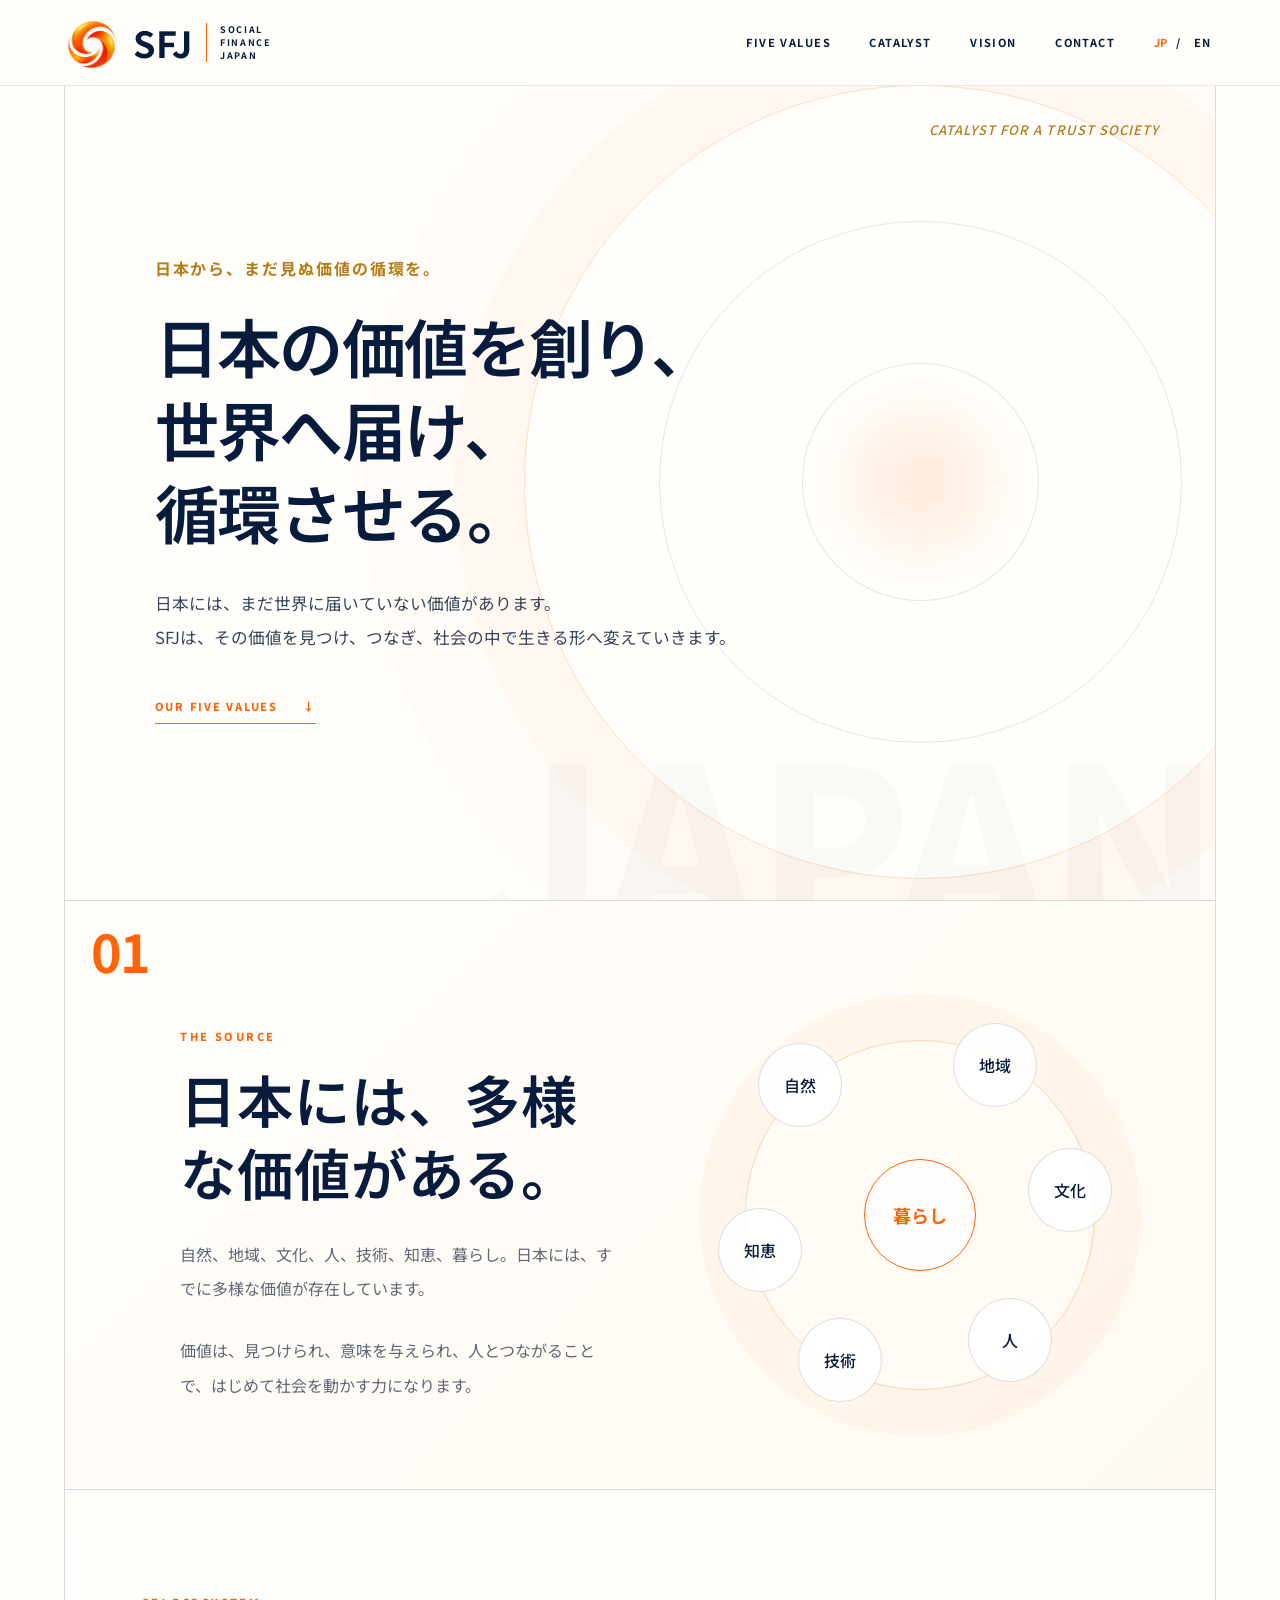
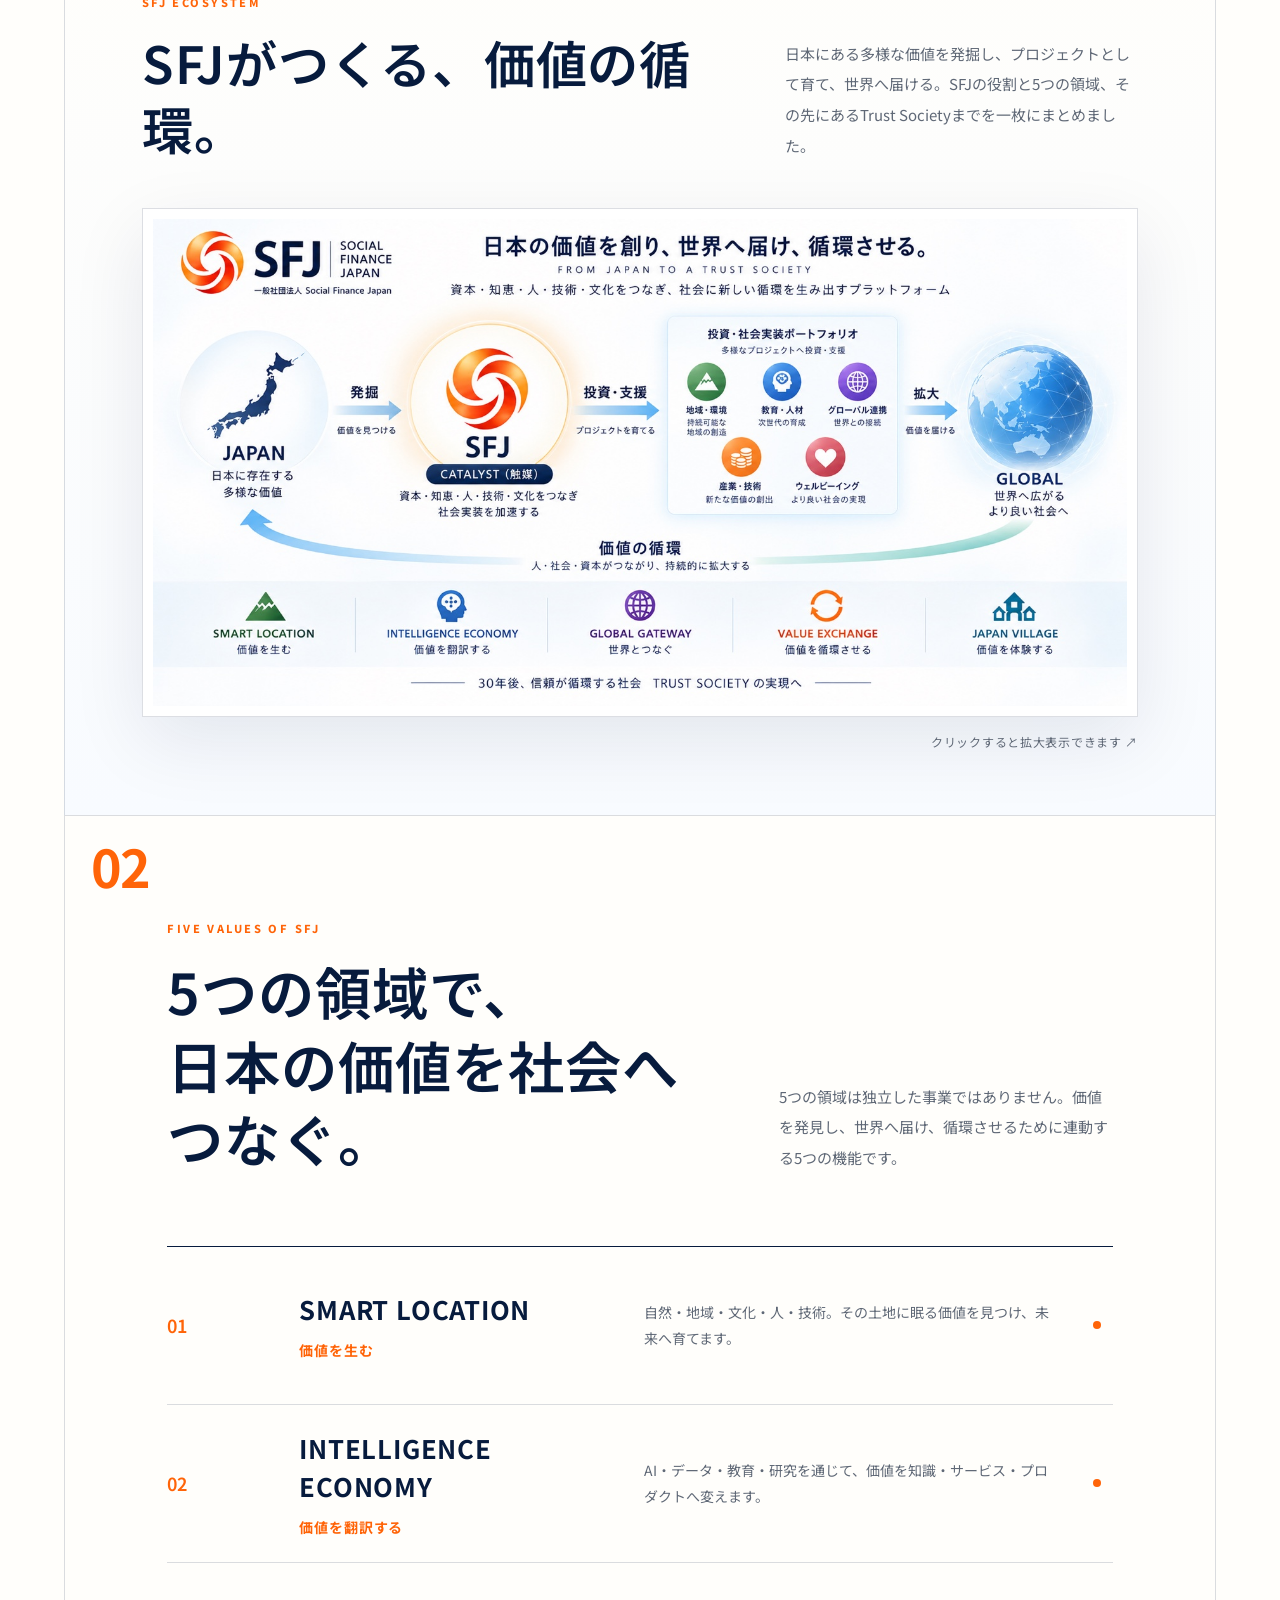
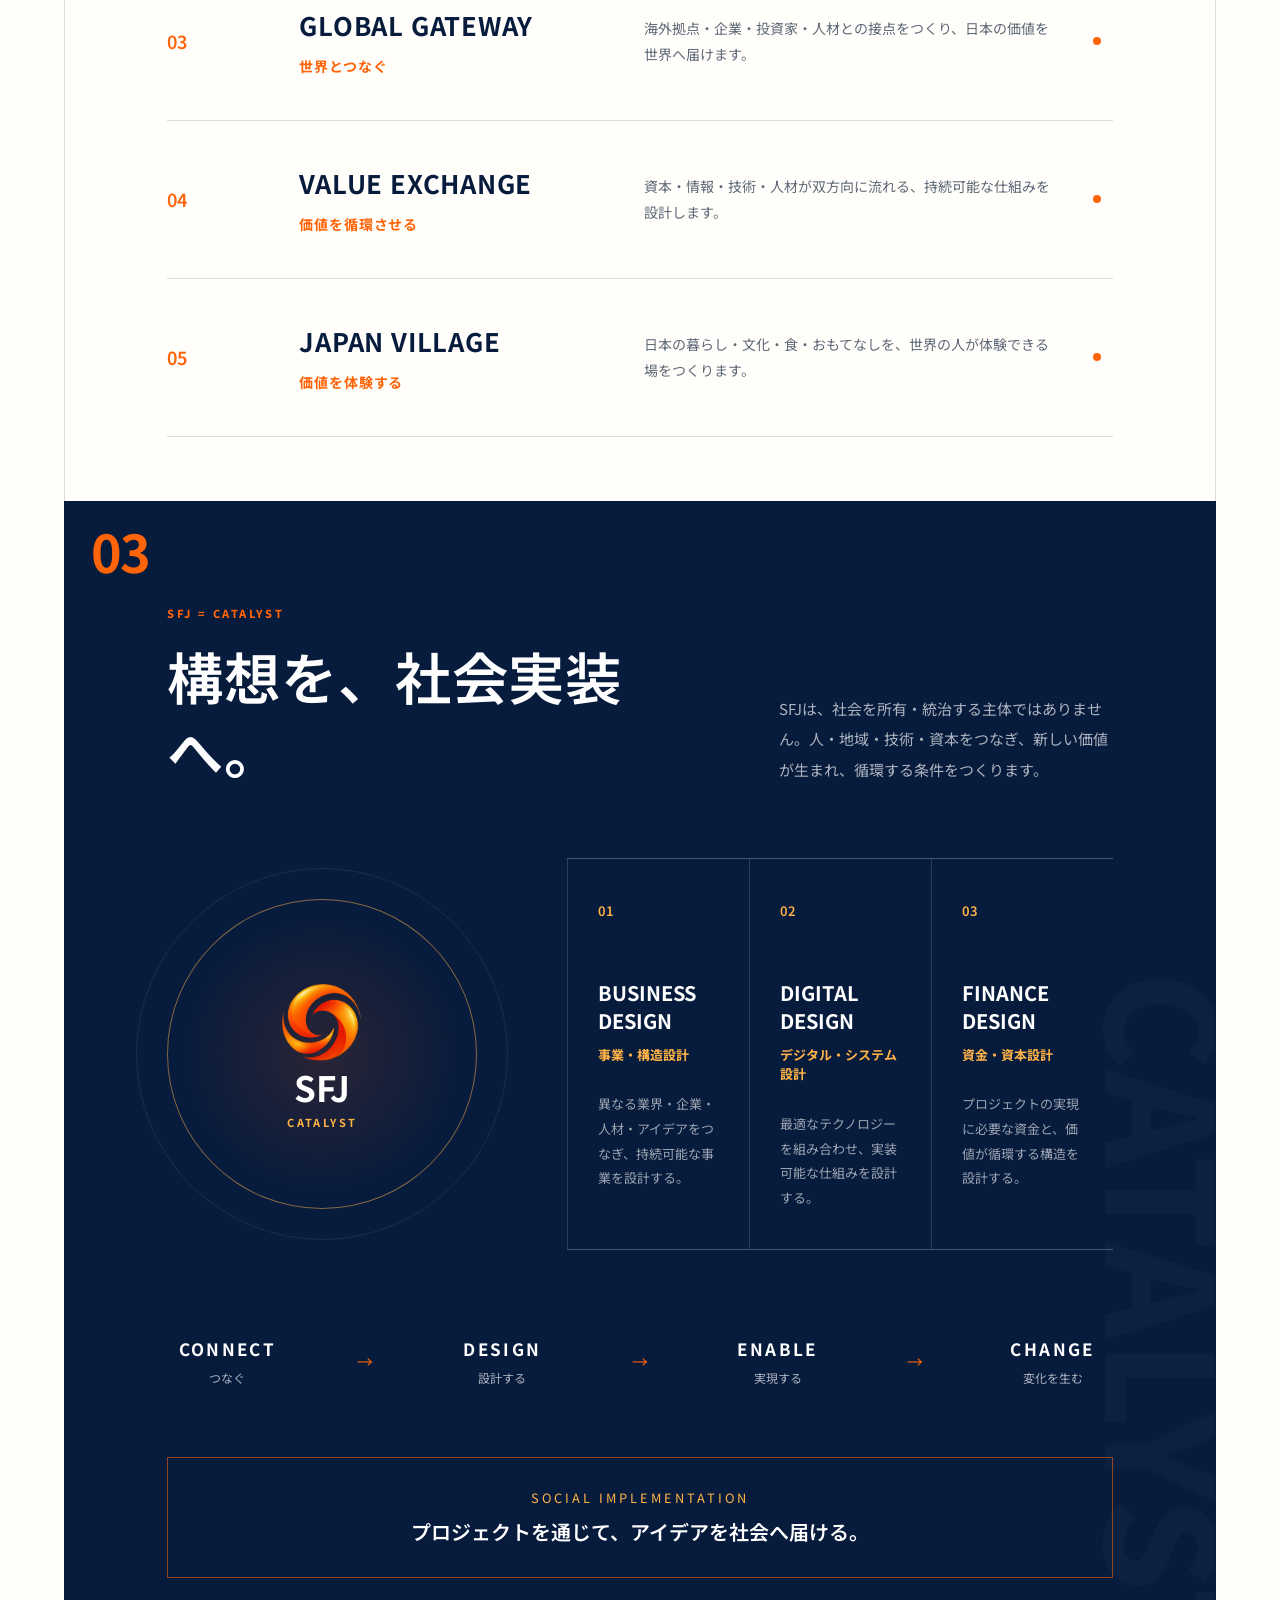
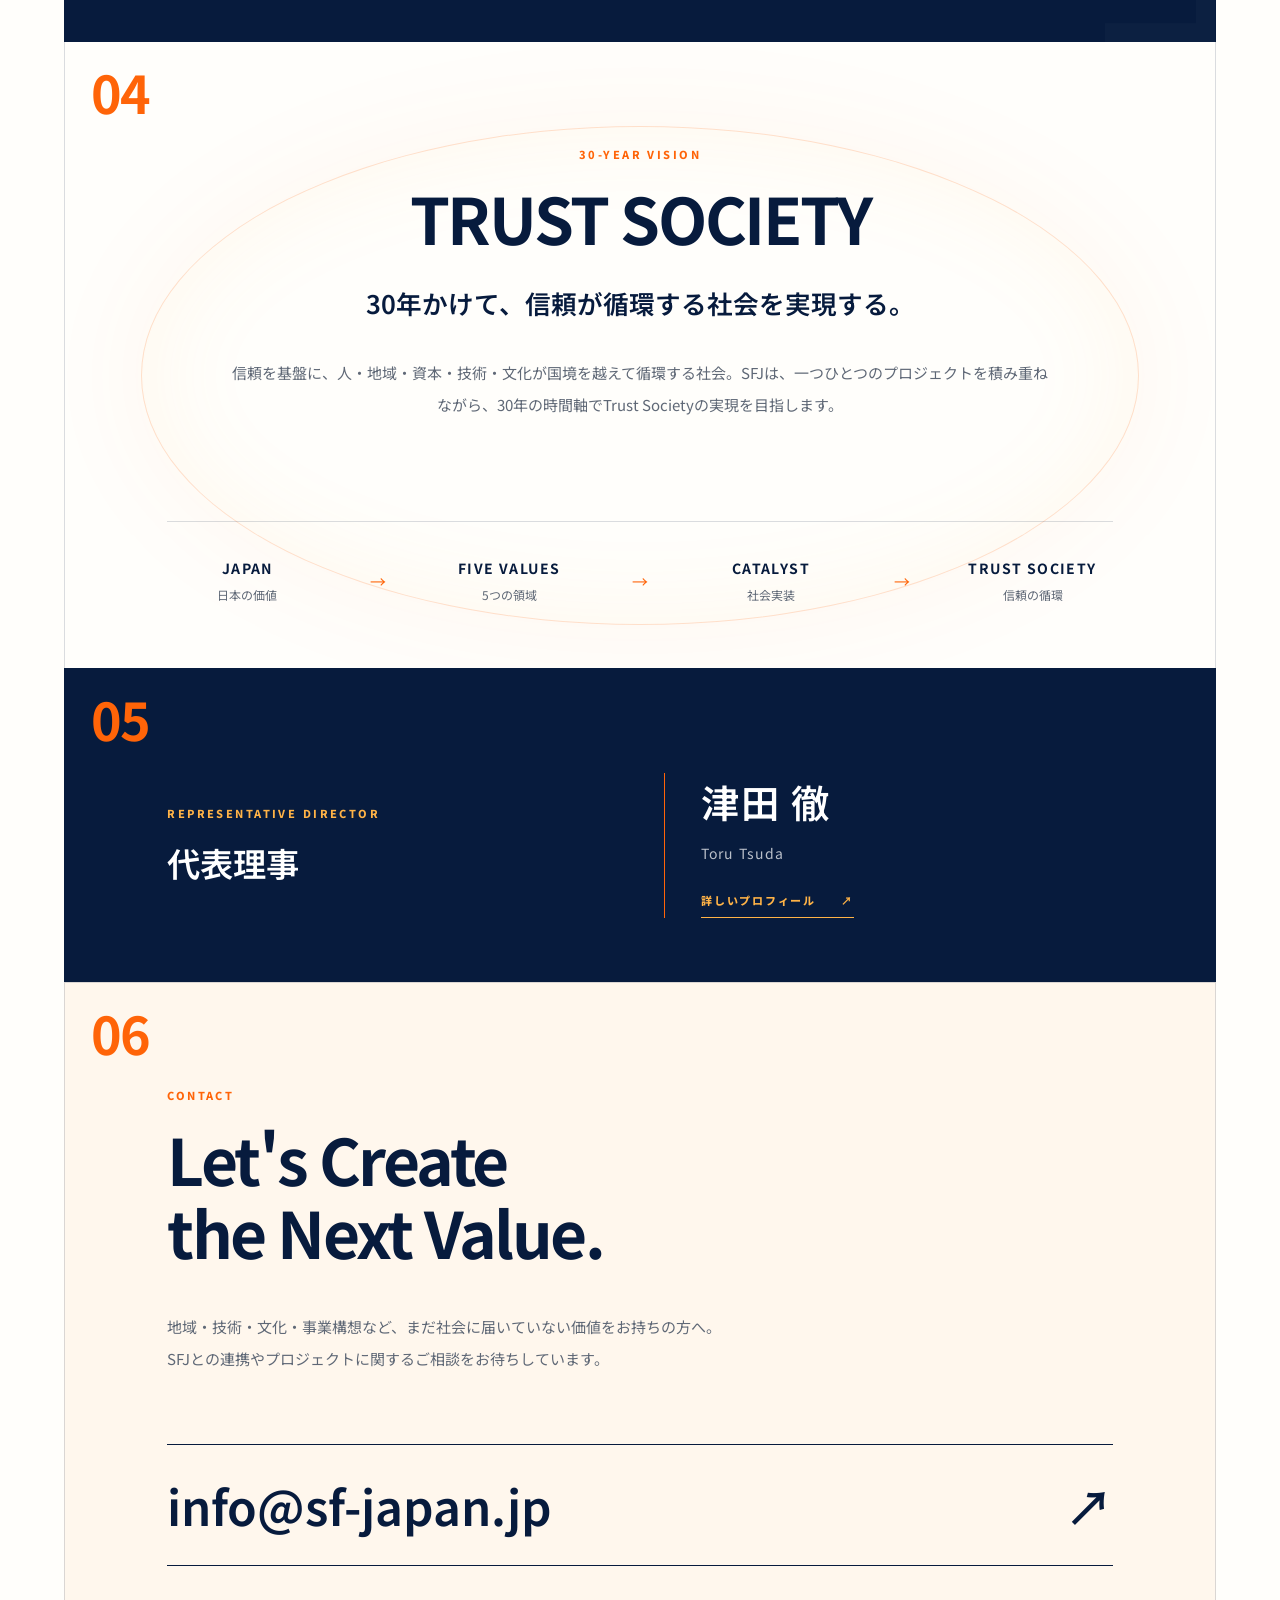
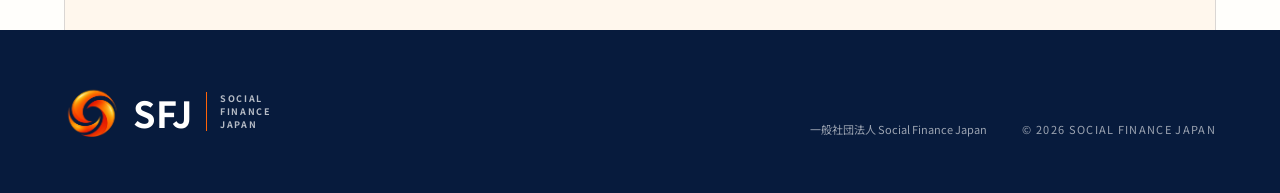
==== index.html @ 5fb4b94a "Add files via upload" ====
<!DOCTYPE html><html lang="ja"><head><meta charSet="utf-8"/><meta name="viewport" content="width=device-width, initial-scale=1"/><link rel="stylesheet" href="style.css"><title>Social Finance Japan | 日本の価値を世界へ</title><meta name="description" content="SFJは、日本に存在する多様な価値を見つけ、翻訳し、世界へつなぎ、循環させるCatalystです。"/><link rel="shortcut icon" href="sfj-mark.png"/><link rel="icon" href="sfj-mark.png"/>
</head><body><main><header class="site-header"><a href="#top" aria-label="Social Finance Japan ホーム"><div class="brand "><img src="sfj-mark.png" alt="SFJ" width="78" height="68" loading="eager" fetchPriority="high" decoding="async" data-nimg="1"/><div class="brand__type"><strong>SFJ</strong><span>SOCIAL FINANCE JAPAN</span></div></div></a><div class="header-actions"><nav aria-label="メインナビゲーション"><a href="#values">FIVE VALUES</a><a href="#catalyst">CATALYST</a><a href="#vision">VISION</a><a href="#contact">CONTACT</a></nav><div class="language-switch" aria-label="言語切り替え"><span aria-current="page" lang="ja">JP</span><span aria-hidden="true">/</span><a href="en/" hrefLang="en" lang="en" aria-label="View in English">EN</a></div></div></header><section class="hero section-frame" id="top"><div class="hero__ring" aria-hidden="true"></div><div class="eyebrow">CATALYST FOR A TRUST SOCIETY</div><div class="hero__content"><p class="hero__kicker">日本から、まだ見ぬ価値の循環を。</p><h1>日本の価値を創り、<br/>世界へ届け、<br/>循環させる。</h1><p class="hero__lead">日本には、まだ世界に届いていない価値があります。<br/>SFJは、その価値を見つけ、つなぎ、社会の中で生きる形へ変えていきます。</p><a class="text-link" href="#values">OUR FIVE VALUES <span aria-hidden="true">↓</span></a></div><div class="hero__word" aria-hidden="true">JAPAN</div></section><section class="japan section-frame"><div class="section-number">01</div><div class="japan__copy"><p class="section-label">THE SOURCE</p><h2>日本には、多様な価値がある。</h2><p>自然、地域、文化、人、技術、知恵、暮らし。日本には、すでに多様な価値が存在しています。</p><p>価値は、見つけられ、意味を与えられ、人とつながることで、はじめて社会を動かす力になります。</p></div><div class="japan__keywords" aria-label="日本に存在する価値"><span>自然</span><span>地域</span><span>文化</span><span>人</span><span>技術</span><span>知恵</span><span>暮らし</span></div></section><section class="ecosystem-visual section-frame" aria-labelledby="ecosystem-title"><div class="ecosystem-visual__heading"><div><p class="section-label">SFJ ECOSYSTEM</p><h2 id="ecosystem-title">SFJがつくる、価値の循環。</h2></div><p>日本にある多様な価値を発掘し、プロジェクトとして育て、世界へ届ける。SFJの役割と5つの領域、その先にあるTrust Societyまでを一枚にまとめました。</p></div><a class="ecosystem-visual__image" href="sfj-ecosystem.jpeg" target="_blank" rel="noopener noreferrer" aria-label="SFJの価値循環図を別タブで拡大表示"><img src="sfj-ecosystem.jpeg" alt="日本の価値を発掘し、SFJがCatalystとして投資・支援し、5つの領域を通じて世界へ届け、価値を循環させる全体図" width="1536" height="768" loading="lazy" decoding="async" data-nimg="1"/></a><p class="ecosystem-visual__caption">クリックすると拡大表示できます <span aria-hidden="true">↗</span></p></section><section class="values section-frame" id="values"><div class="section-number">02</div><div class="section-heading"><div><p class="section-label">FIVE VALUES OF SFJ</p><h2>5つの領域で、<br/>日本の価値を社会へつなぐ。</h2></div><p>5つの領域は独立した事業ではありません。価値を発見し、世界へ届け、循環させるために連動する5つの機能です。</p></div><div class="values__list"><article class="value-row"><span class="value-row__number">01</span><div class="value-row__title"><h3>SMART LOCATION</h3><strong>価値を生む</strong></div><p>自然・地域・文化・人・技術。その土地に眠る価値を見つけ、未来へ育てます。</p><span class="value-row__dot" aria-hidden="true"></span></article><article class="value-row"><span class="value-row__number">02</span><div class="value-row__title"><h3>INTELLIGENCE ECONOMY</h3><strong>価値を翻訳する</strong></div><p>AI・データ・教育・研究を通じて、価値を知識・サービス・プロダクトへ変えます。</p><span class="value-row__dot" aria-hidden="true"></span></article><article class="value-row"><span class="value-row__number">03</span><div class="value-row__title"><h3>GLOBAL GATEWAY</h3><strong>世界とつなぐ</strong></div><p>海外拠点・企業・投資家・人材との接点をつくり、日本の価値を世界へ届けます。</p><span class="value-row__dot" aria-hidden="true"></span></article><article class="value-row"><span class="value-row__number">04</span><div class="value-row__title"><h3>VALUE EXCHANGE</h3><strong>価値を循環させる</strong></div><p>資本・情報・技術・人材が双方向に流れる、持続可能な仕組みを設計します。</p><span class="value-row__dot" aria-hidden="true"></span></article><article class="value-row"><span class="value-row__number">05</span><div class="value-row__title"><h3>JAPAN VILLAGE</h3><strong>価値を体験する</strong></div><p>日本の暮らし・文化・食・おもてなしを、世界の人が体験できる場をつくります。</p><span class="value-row__dot" aria-hidden="true"></span></article></div></section><section class="catalyst section-frame" id="catalyst"><div class="section-number">03</div><div class="section-heading section-heading--light"><div><p class="section-label">SFJ = CATALYST</p><h2>構想を、社会実装へ。</h2></div><p>SFJは、社会を所有・統治する主体ではありません。人・地域・技術・資本をつなぎ、新しい価値が生まれ、循環する条件をつくります。</p></div><div class="catalyst__system"><div class="catalyst__core"><img src="sfj-mark.png" alt="" width="116" height="102" loading="lazy" decoding="async" data-nimg="1"/><span>SFJ</span><strong>CATALYST</strong></div><div class="catalyst__designs"><article><span>0<!-- -->1</span><h3>BUSINESS DESIGN</h3><strong>事業・構造設計</strong><p>異なる業界・企業・人材・アイデアをつなぎ、持続可能な事業を設計する。</p></article><article><span>0<!-- -->2</span><h3>DIGITAL DESIGN</h3><strong>デジタル・システム設計</strong><p>最適なテクノロジーを組み合わせ、実装可能な仕組みを設計する。</p></article><article><span>0<!-- -->3</span><h3>FINANCE DESIGN</h3><strong>資金・資本設計</strong><p>プロジェクトの実現に必要な資金と、価値が循環する構造を設計する。</p></article></div></div><div class="catalyst__flow" aria-label="Catalystによる社会実装の流れ"><span><b>CONNECT</b>つなぐ</span><i aria-hidden="true">→</i><span><b>DESIGN</b>設計する</span><i aria-hidden="true">→</i><span><b>ENABLE</b>実現する</span><i aria-hidden="true">→</i><span><b>CHANGE</b>変化を生む</span></div><div class="social-implementation"><small>SOCIAL IMPLEMENTATION</small><strong>プロジェクトを通じて、アイデアを社会へ届ける。</strong></div></section><section class="vision section-frame" id="vision"><div class="section-number">04</div><div class="vision__halo" aria-hidden="true"></div><p class="section-label">30-YEAR VISION</p><h2>TRUST SOCIETY</h2><p class="vision__ja">30年かけて、信頼が循環する社会を実現する。</p><p class="vision__body">信頼を基盤に、人・地域・資本・技術・文化が国境を越えて循環する社会。SFJは、一つひとつのプロジェクトを積み重ねながら、30年の時間軸でTrust Societyの実現を目指します。</p><div class="vision__path"><span><b>JAPAN</b>日本の価値</span><i>→</i><span><b>FIVE VALUES</b>5つの領域</span><i>→</i><span><b>CATALYST</b>社会実装</span><i>→</i><span><b>TRUST SOCIETY</b>信頼の循環</span></div></section><section class="representative section-frame" id="representative" aria-labelledby="representative-title"><div class="section-number">05</div><div><p class="section-label">REPRESENTATIVE DIRECTOR</p><h2 id="representative-title">代表理事</h2></div><div class="representative__identity"><p class="representative__name">津田 徹<span lang="en">Toru Tsuda</span></p><a class="text-link" href="https://lucci-jp.github.io/aboutme/" target="_blank" rel="noopener noreferrer" aria-label="詳しいプロフィール（別タブで開きます）">詳しいプロフィール <span aria-hidden="true">↗</span></a></div></section><section class="contact section-frame" id="contact"><div class="section-number">06</div><p class="section-label">CONTACT</p><h2>Let&#x27;s Create<br/>the Next Value.</h2><p>地域・技術・文化・事業構想など、まだ社会に届いていない価値をお持ちの方へ。<br/>SFJとの連携やプロジェクトに関するご相談をお待ちしています。</p><a class="contact__mail" href="mailto:info@sf-japan.jp">info@sf-japan.jp <span aria-hidden="true">↗</span></a></section><footer><div class="brand brand--footer"><img src="sfj-mark.png" alt="SFJ" width="78" height="68" loading="lazy" decoding="async" data-nimg="1"/><div class="brand__type"><strong>SFJ</strong><span>SOCIAL FINANCE JAPAN</span></div></div><p>一般社団法人 Social Finance Japan</p><p class="footer__copy">© 2026 SOCIAL FINANCE JAPAN</p></footer></main></body></html>
---- style.css ----
@import "https://fonts.googleapis.com/css2?family=Noto+Sans:wght@400;500;600;700;800&family=Noto+Sans+JP:wght@400;500;600;700;800&display=swap";@layer properties{@supports (((-webkit-hyphens:none)) and (not (margin-trim:inline))) or ((-moz-orient:inline) and (not (color:rgb(from red r g b)))){*,:before,:after,::backdrop{--tw-translate-x:0;--tw-translate-y:0;--tw-translate-z:0;--tw-rotate-x:initial;--tw-rotate-y:initial;--tw-rotate-z:initial;--tw-skew-x:initial;--tw-skew-y:initial;--tw-scroll-snap-strictness:proximity;--tw-space-x-reverse:0;--tw-border-style:solid;--tw-leading:initial;--tw-font-weight:initial;--tw-tracking:initial;--tw-ordinal:initial;--tw-slashed-zero:initial;--tw-numeric-figure:initial;--tw-numeric-spacing:initial;--tw-numeric-fraction:initial;--tw-shadow:0 0 #0000;--tw-shadow-color:initial;--tw-shadow-alpha:100%;--tw-inset-shadow:0 0 #0000;--tw-inset-shadow-color:initial;--tw-inset-shadow-alpha:100%;--tw-ring-color:initial;--tw-ring-shadow:0 0 #0000;--tw-inset-ring-color:initial;--tw-inset-ring-shadow:0 0 #0000;--tw-ring-inset:initial;--tw-ring-offset-width:0px;--tw-ring-offset-color:#fff;--tw-ring-offset-shadow:0 0 #0000;--tw-outline-style:solid;--tw-duration:initial;--tw-ease:initial;--tw-content:"";--tw-scale-x:1;--tw-scale-y:1;--tw-scale-z:1}}}@layer theme{:root,:host{--font-sans:ui-sans-serif, system-ui, sans-serif, "Apple Color Emoji", "Segoe UI Emoji", "Segoe UI Symbol", "Noto Color Emoji";--font-mono:ui-monospace, SFMono-Regular, Menlo, Monaco, Consolas, "Liberation Mono", "Courier New", monospace;--color-black:#000;--color-white:#fff;--spacing:.25rem;--container-xs:20rem;--container-sm:24rem;--container-lg:32rem;--text-xs:.75rem;--text-xs--line-height:calc(1 / .75);--text-sm:.875rem;--text-sm--line-height:calc(1.25 / .875);--text-base:1rem;--text-base--line-height:calc(1.5 / 1);--text-lg:1.125rem;--text-lg--line-height:calc(1.75 / 1.125);--font-weight-normal:400;--font-weight-medium:500;--font-weight-semibold:600;--tracking-tight:-.025em;--tracking-widest:.1em;--leading-tight:1.25;--leading-snug:1.375;--leading-normal:1.5;--leading-relaxed:1.625;--radius-xs:.125rem;--radius-sm:.25rem;--radius-md:.375rem;--radius-lg:.5rem;--radius-xl:.75rem;--ease-in-out:cubic-bezier(.4, 0, .2, 1);--animate-spin:spin 1s linear infinite;--animate-pulse:pulse 2s cubic-bezier(.4, 0, .6, 1) infinite;--aspect-video:16 / 9;--default-transition-duration:.15s;--default-transition-timing-function:cubic-bezier(.4, 0, .2, 1);--default-font-family:var(--font-sans);--default-mono-font-family:var(--font-mono)}}@layer base{*,:after,:before,::backdrop{box-sizing:border-box;border:0 solid;margin:0;padding:0}::file-selector-button{box-sizing:border-box;border:0 solid;margin:0;padding:0}html,:host{-webkit-text-size-adjust:100%;tab-size:4;line-height:1.5;font-family:var(--default-font-family,ui-sans-serif, system-ui, sans-serif, "Apple Color Emoji", "Segoe UI Emoji", "Segoe UI Symbol", "Noto Color Emoji");font-feature-settings:var(--default-font-feature-settings,normal);font-variation-settings:var(--default-font-variation-settings,normal);-webkit-tap-highlight-color:transparent}hr{height:0;color:inherit;border-top-width:1px}abbr:where([title]){-webkit-text-decoration:underline dotted;text-decoration:underline dotted}h1,h2,h3,h4,h5,h6{font-size:inherit;font-weight:inherit}a{color:inherit;-webkit-text-decoration:inherit;-webkit-text-decoration:inherit;-webkit-text-decoration:inherit;-webkit-text-decoration:inherit;text-decoration:inherit}b,strong{font-weight:bolder}code,kbd,samp,pre{font-family:var(--default-mono-font-family,ui-monospace, SFMono-Regular, Menlo, Monaco, Consolas, "Liberation Mono", "Courier New", monospace);font-feature-settings:var(--default-mono-font-feature-settings,normal);font-variation-settings:var(--default-mono-font-variation-settings,normal);font-size:1em}small{font-size:80%}sub,sup{vertical-align:baseline;font-size:75%;line-height:0;position:relative}sub{bottom:-.25em}sup{top:-.5em}table{text-indent:0;border-color:inherit;border-collapse:collapse}:-moz-focusring{outline:auto}progress{vertical-align:baseline}summary{display:list-item}ol,ul,menu{list-style:none}img,svg,video,canvas,audio,iframe,embed,object{vertical-align:middle;display:block}img,video{max-width:100%;height:auto}button,input,select,optgroup,textarea{font:inherit;font-feature-settings:inherit;font-variation-settings:inherit;letter-spacing:inherit;color:inherit;opacity:1;background-color:#0000;border-radius:0}::file-selector-button{font:inherit;font-feature-settings:inherit;font-variation-settings:inherit;letter-spacing:inherit;color:inherit;opacity:1;background-color:#0000;border-radius:0}:where(select:is([multiple],[size])) optgroup{font-weight:bolder}:where(select:is([multiple],[size])) optgroup option{padding-inline-start:20px}::file-selector-button{margin-inline-end:4px}::placeholder{opacity:1}@supports (not ((-webkit-appearance:-apple-pay-button))) or (contain-intrinsic-size:1px){::placeholder{color:currentColor}@supports (color:color-mix(in lab, red, red)){::placeholder{color:color-mix(in oklab, currentcolor 50%, transparent)}}}textarea{resize:vertical}::-webkit-search-decoration{-webkit-appearance:none}::-webkit-date-and-time-value{min-height:1lh;text-align:inherit}::-webkit-datetime-edit{display:inline-flex}::-webkit-datetime-edit-fields-wrapper{padding:0}::-webkit-datetime-edit{padding-block:0}::-webkit-datetime-edit-year-field{padding-block:0}::-webkit-datetime-edit-month-field{padding-block:0}::-webkit-datetime-edit-day-field{padding-block:0}::-webkit-datetime-edit-hour-field{padding-block:0}::-webkit-datetime-edit-minute-field{padding-block:0}::-webkit-datetime-edit-second-field{padding-block:0}::-webkit-datetime-edit-millisecond-field{padding-block:0}::-webkit-datetime-edit-meridiem-field{padding-block:0}::-webkit-calendar-picker-indicator{line-height:1}:-moz-ui-invalid{box-shadow:none}button,input:where([type=button],[type=reset],[type=submit]){appearance:button}::file-selector-button{appearance:button}::-webkit-inner-spin-button{height:auto}::-webkit-outer-spin-button{height:auto}[hidden]:where(:not([hidden=until-found])){display:none!important}}@layer components;@layer utilities{.\@container\/card-header{container:card-header/inline-size}.\@container\/field-group{container:field-group/inline-size}.pointer-events-none{pointer-events:none}.invisible{visibility:hidden}.visible{visibility:visible}.sr-only{clip-path:inset(50%);white-space:nowrap;border-width:0;width:1px;height:1px;margin:-1px;padding:0;position:absolute;overflow:hidden}.absolute{position:absolute}.fixed{position:fixed}.relative{position:relative}.inset-0{inset:calc(var(--spacing) * 0)}.inset-x-0{inset-inline:calc(var(--spacing) * 0)}.inset-y-0{inset-block:calc(var(--spacing) * 0)}.inset-s-1\/2{inset-inline-start:50%}.start{inset-inline-start:var(--spacing)}.end{inset-inline-end:var(--spacing)}.-top-12{top:calc(var(--spacing) * -12)}.top-0{top:calc(var(--spacing) * 0)}.top-1\.5{top:calc(var(--spacing) * 1.5)}.top-1\/2{top:50%}.top-3\.5{top:calc(var(--spacing) * 3.5)}.top-4{top:calc(var(--spacing) * 4)}.top-\[1px\]{top:1px}.top-\[50\%\]{top:50%}.top-\[60\%\]{top:60%}.top-full{top:100%}.-right-12{right:calc(var(--spacing) * -12)}.right-0{right:calc(var(--spacing) * 0)}.right-1{right:calc(var(--spacing) * 1)}.right-2{right:calc(var(--spacing) * 2)}.right-3{right:calc(var(--spacing) * 3)}.right-3\.5{right:calc(var(--spacing) * 3.5)}.right-4{right:calc(var(--spacing) * 4)}.-bottom-12{bottom:calc(var(--spacing) * -12)}.bottom-0{bottom:calc(var(--spacing) * 0)}.-left-12{left:calc(var(--spacing) * -12)}.left-0{left:calc(var(--spacing) * 0)}.left-1\/2{left:50%}.left-2{left:calc(var(--spacing) * 2)}.left-3{left:calc(var(--spacing) * 3)}.left-\[50\%\]{left:50%}.isolate{isolation:isolate}.z-10{z-index:10}.z-20{z-index:20}.z-50{z-index:50}.z-\[1\]{z-index:1}.order-first{order:-9999}.order-last{order:9999}.col-start-2{grid-column-start:2}.row-span-2{grid-row:span 2/span 2}.row-start-1{grid-row-start:1}.m-0\!{margin:calc(var(--spacing) * 0)!important}.-mx-1{margin-inline:calc(var(--spacing) * -1)}.mx-2{margin-inline:calc(var(--spacing) * 2)}.mx-3\.5{margin-inline:calc(var(--spacing) * 3.5)}.mx-auto{margin-inline:auto}.-my-2{margin-block:calc(var(--spacing) * -2)}.my-0{margin-block:calc(var(--spacing) * 0)}.my-0\.5{margin-block:calc(var(--spacing) * .5)}.my-1{margin-block:calc(var(--spacing) * 1)}.-mt-4{margin-top:calc(var(--spacing) * -4)}.mt-0\.5{margin-top:calc(var(--spacing) * .5)}.mt-1\.5{margin-top:calc(var(--spacing) * 1.5)}.mt-2{margin-top:calc(var(--spacing) * 2)}.mt-4{margin-top:calc(var(--spacing) * 4)}.mt-auto{margin-top:auto}.mb-2{margin-bottom:calc(var(--spacing) * 2)}.mb-3{margin-bottom:calc(var(--spacing) * 3)}.-ml-1{margin-left:calc(var(--spacing) * -1)}.-ml-4{margin-left:calc(var(--spacing) * -4)}.ml-1{margin-left:calc(var(--spacing) * 1)}.ml-4{margin-left:calc(var(--spacing) * 4)}.ml-auto{margin-left:auto}.line-clamp-1{-webkit-line-clamp:1;-webkit-box-orient:vertical;display:-webkit-box;overflow:hidden}.line-clamp-2{-webkit-line-clamp:2;-webkit-box-orient:vertical;display:-webkit-box;overflow:hidden}.block{display:block}.contents{display:contents}.flex{display:flex}.grid{display:grid}.hidden{display:none}.inline-flex{display:inline-flex}.table{display:table}.table-caption{display:table-caption}.table-cell{display:table-cell}.table-row{display:table-row}.field-sizing-content{field-sizing:content}.aspect-square{aspect-ratio:1}.aspect-video{aspect-ratio:var(--aspect-video)}.size-\(--cell-size\){width:var(--cell-size);height:var(--cell-size)}.size-2{width:calc(var(--spacing) * 2);height:calc(var(--spacing) * 2)}.size-2\.5{width:calc(var(--spacing) * 2.5);height:calc(var(--spacing) * 2.5)}.size-3{width:calc(var(--spacing) * 3);height:calc(var(--spacing) * 3)}.size-3\.5{width:calc(var(--spacing) * 3.5);height:calc(var(--spacing) * 3.5)}.size-4{width:calc(var(--spacing) * 4);height:calc(var(--spacing) * 4)}.size-6{width:calc(var(--spacing) * 6);height:calc(var(--spacing) * 6)}.size-7{width:calc(var(--spacing) * 7);height:calc(var(--spacing) * 7)}.size-8{width:calc(var(--spacing) * 8);height:calc(var(--spacing) * 8)}.size-9{width:calc(var(--spacing) * 9);height:calc(var(--spacing) * 9)}.size-10{width:calc(var(--spacing) * 10);height:calc(var(--spacing) * 10)}.size-16{width:calc(var(--spacing) * 16);height:calc(var(--spacing) * 16)}.size-auto{width:auto;height:auto}.size-full{width:100%;height:100%}.h-\(--cell-size\){height:var(--cell-size)}.h-1\.5{height:calc(var(--spacing) * 1.5)}.h-2{height:calc(var(--spacing) * 2)}.h-2\.5{height:calc(var(--spacing) * 2.5)}.h-4{height:calc(var(--spacing) * 4)}.h-5{height:calc(var(--spacing) * 5)}.h-6{height:calc(var(--spacing) * 6)}.h-7{height:calc(var(--spacing) * 7)}.h-8{height:calc(var(--spacing) * 8)}.h-9{height:calc(var(--spacing) * 9)}.h-10{height:calc(var(--spacing) * 10)}.h-12{height:calc(var(--spacing) * 12)}.h-\[calc\(--spacing\(5\.5\)\)\]{height:calc(calc(var(--spacing) * 5.5))}.h-\[calc\(100\%-1px\)\]{height:calc(100% - 1px)}.h-\[var\(--radix-navigation-menu-viewport-height\)\]{height:var(--radix-navigation-menu-viewport-height)}.h-\[var\(--radix-select-trigger-height\)\]{height:var(--radix-select-trigger-height)}.h-auto{height:auto}.h-full{height:100%}.h-max{height:max-content}.h-px{height:1px}.h-svh{height:100svh}.max-h-\(--radix-context-menu-content-available-height\){max-height:var(--radix-context-menu-content-available-height)}.max-h-\(--radix-dropdown-menu-content-available-height\){max-height:var(--radix-dropdown-menu-content-available-height)}.max-h-\(--radix-select-content-available-height\){max-height:var(--radix-select-content-available-height)}.max-h-96{max-height:calc(var(--spacing) * 96)}.max-h-\[300px\]{max-height:300px}.max-h-\[min\(calc\(--spacing\(96\)---spacing\(9\)\)\,calc\(var\(--available-height\)---spacing\(9\)\)\)\]{max-height:min(calc(calc(var(--spacing) * 96) - calc(var(--spacing) * 9)), calc(var(--available-height) - calc(var(--spacing) * 9)))}.min-h-0{min-height:calc(var(--spacing) * 0)}.min-h-4{min-height:calc(var(--spacing) * 4)}.min-h-9{min-height:calc(var(--spacing) * 9)}.min-h-16{min-height:calc(var(--spacing) * 16)}.min-h-full{min-height:100%}.min-h-svh{min-height:100svh}.w-\(--anchor-width\){width:var(--anchor-width)}.w-\(--cell-size\){width:var(--cell-size)}.w-\(--sidebar-width\){width:var(--sidebar-width)}.w-0{width:calc(var(--spacing) * 0)}.w-1{width:calc(var(--spacing) * 1)}.w-2{width:calc(var(--spacing) * 2)}.w-2\.5{width:calc(var(--spacing) * 2.5)}.w-3{width:calc(var(--spacing) * 3)}.w-3\/4{width:75%}.w-4{width:calc(var(--spacing) * 4)}.w-5{width:calc(var(--spacing) * 5)}.w-9{width:calc(var(--spacing) * 9)}.w-10{width:calc(var(--spacing) * 10)}.w-24{width:calc(var(--spacing) * 24)}.w-64{width:calc(var(--spacing) * 64)}.w-72{width:calc(var(--spacing) * 72)}.w-\[100px\]{width:100px}.w-auto{width:auto}.w-fit{width:fit-content}.w-full{width:100%}.w-max{width:max-content}.w-px{width:1px}.max-w-\(--available-width\){max-width:var(--available-width)}.max-w-\(--skeleton-width\){max-width:var(--skeleton-width)}.max-w-\[80\%\]{max-width:80%}.max-w-\[calc\(100\%-2rem\)\]{max-width:calc(100% - 2rem)}.max-w-full{max-width:100%}.max-w-max{max-width:max-content}.max-w-sm{max-width:var(--container-sm)}.min-w-\(--cell-size\){min-width:var(--cell-size)}.min-w-0{min-width:calc(var(--spacing) * 0)}.min-w-5{min-width:calc(var(--spacing) * 5)}.min-w-8{min-width:calc(var(--spacing) * 8)}.min-w-9{min-width:calc(var(--spacing) * 9)}.min-w-10{min-width:calc(var(--spacing) * 10)}.min-w-16{min-width:calc(var(--spacing) * 16)}.min-w-40{min-width:calc(var(--spacing) * 40)}.min-w-\[8rem\]{min-width:8rem}.min-w-\[12rem\]{min-width:12rem}.min-w-\[calc\(var\(--anchor-width\)\+--spacing\(7\)\)\]{min-width:calc(var(--anchor-width) + calc(var(--spacing) * 7))}.min-w-\[var\(--radix-select-trigger-width\)\]{min-width:var(--radix-select-trigger-width)}.flex-1{flex:1}.shrink-0{flex-shrink:0}.grow{flex-grow:1}.grow-0{flex-grow:0}.basis-full{flex-basis:100%}.caption-bottom{caption-side:bottom}.border-collapse{border-collapse:collapse}.origin-\(--radix-context-menu-content-transform-origin\){transform-origin:var(--radix-context-menu-content-transform-origin)}.origin-\(--radix-dropdown-menu-content-transform-origin\){transform-origin:var(--radix-dropdown-menu-content-transform-origin)}.origin-\(--radix-hover-card-content-transform-origin\){transform-origin:var(--radix-hover-card-content-transform-origin)}.origin-\(--radix-menubar-content-transform-origin\){transform-origin:var(--radix-menubar-content-transform-origin)}.origin-\(--radix-popover-content-transform-origin\){transform-origin:var(--radix-popover-content-transform-origin)}.origin-\(--radix-select-content-transform-origin\){transform-origin:var(--radix-select-content-transform-origin)}.origin-\(--radix-tooltip-content-transform-origin\){transform-origin:var(--radix-tooltip-content-transform-origin)}.origin-\(--transform-origin\){transform-origin:var(--transform-origin)}.-translate-x-1\/2{--tw-translate-x:calc(calc(1 / 2 * 100%) * -1);translate:var(--tw-translate-x) var(--tw-translate-y)}.-translate-x-px{--tw-translate-x:-1px;translate:var(--tw-translate-x) var(--tw-translate-y)}.translate-x-\[-50\%\]{--tw-translate-x:-50%;translate:var(--tw-translate-x) var(--tw-translate-y)}.translate-x-px{--tw-translate-x:1px;translate:var(--tw-translate-x) var(--tw-translate-y)}.-translate-y-1\/2{--tw-translate-y:calc(calc(1 / 2 * 100%) * -1);translate:var(--tw-translate-x) var(--tw-translate-y)}.-translate-y-3\/4{--tw-translate-y:calc(calc(3 / 4 * 100%) * -1);translate:var(--tw-translate-x) var(--tw-translate-y)}.translate-y-0\.5{--tw-translate-y:calc(var(--spacing) * .5);translate:var(--tw-translate-x) var(--tw-translate-y)}.translate-y-3\/4{--tw-translate-y:calc(3 / 4 * 100%);translate:var(--tw-translate-x) var(--tw-translate-y)}.translate-y-\[-50\%\]{--tw-translate-y:-50%;translate:var(--tw-translate-x) var(--tw-translate-y)}.translate-y-\[calc\(-50\%_-_2px\)\]{--tw-translate-y:calc(-50% - 2px);translate:var(--tw-translate-x) var(--tw-translate-y)}.rotate-45{rotate:45deg}.rotate-90{rotate:90deg}.transform{transform:var(--tw-rotate-x,) var(--tw-rotate-y,) var(--tw-rotate-z,) var(--tw-skew-x,) var(--tw-skew-y,)}.animate-pulse{animation:var(--animate-pulse)}.animate-spin{animation:var(--animate-spin)}.cursor-default{cursor:default}.cursor-text{cursor:text}.touch-none{touch-action:none}.resize-none{resize:none}.snap-x{scroll-snap-type:x var(--tw-scroll-snap-strictness)}.snap-mandatory{--tw-scroll-snap-strictness:mandatory}.scroll-my-1{scroll-margin-block:calc(var(--spacing) * 1)}.scroll-px-1{scroll-padding-inline:calc(var(--spacing) * 1)}.scroll-py-1{scroll-padding-block:calc(var(--spacing) * 1)}.list-disc{list-style-type:disc}.list-none{list-style-type:none}.appearance-none{appearance:none}.auto-rows-min{grid-auto-rows:min-content}.grid-cols-\[0_1fr\]{grid-template-columns:0 1fr}.grid-rows-\[auto_1fr\]{grid-template-rows:auto 1fr}.grid-rows-\[auto_auto\]{grid-template-rows:auto auto}.flex-col{flex-direction:column}.flex-col-reverse{flex-direction:column-reverse}.flex-row{flex-direction:row}.flex-wrap{flex-wrap:wrap}.place-content-center{place-content:center}.place-items-center{place-items:center}.items-center{align-items:center}.items-end{align-items:flex-end}.items-start{align-items:flex-start}.items-stretch{align-items:stretch}.justify-between{justify-content:space-between}.justify-center{justify-content:center}.justify-start{justify-content:flex-start}.justify-items-start{justify-items:start}.gap-0\.5{gap:calc(var(--spacing) * .5)}.gap-1{gap:calc(var(--spacing) * 1)}.gap-1\.5{gap:calc(var(--spacing) * 1.5)}.gap-2{gap:calc(var(--spacing) * 2)}.gap-2\.5{gap:calc(var(--spacing) * 2.5)}.gap-3{gap:calc(var(--spacing) * 3)}.gap-4{gap:calc(var(--spacing) * 4)}.gap-6{gap:calc(var(--spacing) * 6)}.gap-7{gap:calc(var(--spacing) * 7)}.gap-8{gap:calc(var(--spacing) * 8)}.gap-\[--spacing\(var\(--gap\)\)\]{gap:calc(var(--spacing) * var(--gap))}:where(.-space-x-2>:not(:last-child)){--tw-space-x-reverse:0;margin-inline-start:calc(calc(var(--spacing) * -2) * var(--tw-space-x-reverse));margin-inline-end:calc(calc(var(--spacing) * -2) * calc(1 - var(--tw-space-x-reverse)))}.gap-y-0\.5{row-gap:calc(var(--spacing) * .5)}.self-end{align-self:flex-end}.self-start{align-self:flex-start}.self-stretch{align-self:stretch}.justify-self-end{justify-self:flex-end}.truncate{text-overflow:ellipsis;white-space:nowrap;overflow:hidden}.overflow-auto{overflow:auto}.overflow-hidden{overflow:hidden}.overflow-x-auto{overflow-x:auto}.overflow-x-hidden{overflow-x:hidden}.overflow-y-auto{overflow-y:auto}.overscroll-contain{overscroll-behavior:contain}.overscroll-x-contain{overscroll-behavior-x:contain}.rounded-\[2px\]{border-radius:2px}.rounded-\[4px\]{border-radius:4px}.rounded-\[calc\(var\(--radius\)-5px\)\]{border-radius:calc(var(--radius) - 5px)}.rounded-\[inherit\]{border-radius:inherit}.rounded-full{border-radius:3.40282e38px}.rounded-lg{border-radius:var(--radius-lg)}.rounded-md{border-radius:var(--radius-md)}.rounded-none{border-radius:0}.rounded-sm{border-radius:var(--radius-sm)}.rounded-xl{border-radius:var(--radius-xl)}.rounded-xs{border-radius:var(--radius-xs)}.rounded-l-md{border-top-left-radius:var(--radius-md);border-bottom-left-radius:var(--radius-md)}.rounded-tl-sm{border-top-left-radius:var(--radius-sm)}.rounded-r-md{border-top-right-radius:var(--radius-md);border-bottom-right-radius:var(--radius-md)}.border{border-style:var(--tw-border-style);border-width:1px}.border-0{border-style:var(--tw-border-style);border-width:0}.border-\[1\.5px\]{border-style:var(--tw-border-style);border-width:1.5px}.border-y{border-block-style:var(--tw-border-style);border-block-width:1px}.border-t{border-top-style:var(--tw-border-style);border-top-width:1px}.border-r{border-right-style:var(--tw-border-style);border-right-width:1px}.border-b{border-bottom-style:var(--tw-border-style);border-bottom-width:1px}.border-l{border-left-style:var(--tw-border-style);border-left-width:1px}.border-dashed{--tw-border-style:dashed;border-style:dashed}.border-none{--tw-border-style:none;border-style:none}.border-\(--color-border\){border-color:var(--color-border)}.border-transparent{border-color:#0000}.border-t-transparent{border-top-color:#0000}.border-l-transparent{border-left-color:#0000}.bg-\(--color-bg\){background-color:var(--color-bg)}.bg-\[Canvas\]{background-color:canvas}.bg-black\/50{background-color:#00000080}@supports (color:color-mix(in lab, red, red)){.bg-black\/50{background-color:color-mix(in oklab, var(--color-black) 50%, transparent)}}.bg-transparent{background-color:#0000}.bg-white{background-color:var(--color-white)}.bg-clip-padding{background-clip:padding-box}.fill-current{fill:currentColor}.p-0{padding:calc(var(--spacing) * 0)}.p-1{padding:calc(var(--spacing) * 1)}.p-2{padding:calc(var(--spacing) * 2)}.p-3{padding:calc(var(--spacing) * 3)}.p-4{padding:calc(var(--spacing) * 4)}.p-6{padding:calc(var(--spacing) * 6)}.p-\[3px\]{padding:3px}.p-px{padding:1px}.px-\(--cell-size\){padding-inline:var(--cell-size)}.px-1{padding-inline:calc(var(--spacing) * 1)}.px-1\.5{padding-inline:calc(var(--spacing) * 1.5)}.px-2{padding-inline:calc(var(--spacing) * 2)}.px-2\.5{padding-inline:calc(var(--spacing) * 2.5)}.px-3{padding-inline:calc(var(--spacing) * 3)}.px-4{padding-inline:calc(var(--spacing) * 4)}.px-6{padding-inline:calc(var(--spacing) * 6)}.py-0\.5{padding-block:calc(var(--spacing) * .5)}.py-1{padding-block:calc(var(--spacing) * 1)}.py-1\.5{padding-block:calc(var(--spacing) * 1.5)}.py-2{padding-block:calc(var(--spacing) * 2)}.py-3{padding-block:calc(var(--spacing) * 3)}.py-4{padding-block:calc(var(--spacing) * 4)}.py-6{padding-block:calc(var(--spacing) * 6)}.pt-0{padding-top:calc(var(--spacing) * 0)}.pt-3{padding-top:calc(var(--spacing) * 3)}.pt-4{padding-top:calc(var(--spacing) * 4)}.pr-1{padding-right:calc(var(--spacing) * 1)}.pr-2{padding-right:calc(var(--spacing) * 2)}.pr-2\.5{padding-right:calc(var(--spacing) * 2.5)}.pr-3{padding-right:calc(var(--spacing) * 3)}.pr-8{padding-right:calc(var(--spacing) * 8)}.pr-9{padding-right:calc(var(--spacing) * 9)}.pb-2{padding-bottom:calc(var(--spacing) * 2)}.pb-3{padding-bottom:calc(var(--spacing) * 3)}.pb-4{padding-bottom:calc(var(--spacing) * 4)}.pl-2{padding-left:calc(var(--spacing) * 2)}.pl-3{padding-left:calc(var(--spacing) * 3)}.pl-4{padding-left:calc(var(--spacing) * 4)}.pl-8{padding-left:calc(var(--spacing) * 8)}.text-center{text-align:center}.text-left{text-align:left}.align-middle{vertical-align:middle}.font-mono{font-family:var(--font-mono)}.font-sans{font-family:var(--font-sans)}.text-base{font-size:var(--text-base);line-height:var(--tw-leading,var(--text-base--line-height))}.text-lg{font-size:var(--text-lg);line-height:var(--tw-leading,var(--text-lg--line-height))}.text-sm{font-size:var(--text-sm);line-height:var(--tw-leading,var(--text-sm--line-height))}.text-sm\/relaxed{font-size:var(--text-sm);line-height:var(--leading-relaxed)}.text-xs{font-size:var(--text-xs);line-height:var(--tw-leading,var(--text-xs--line-height))}.text-\[0\.8rem\]{font-size:.8rem}.leading-none{--tw-leading:1;line-height:1}.leading-normal{--tw-leading:var(--leading-normal);line-height:var(--leading-normal)}.leading-relaxed{--tw-leading:var(--leading-relaxed);line-height:var(--leading-relaxed)}.leading-snug{--tw-leading:var(--leading-snug);line-height:var(--leading-snug)}.leading-tight{--tw-leading:var(--leading-tight);line-height:var(--leading-tight)}.font-medium{--tw-font-weight:var(--font-weight-medium);font-weight:var(--font-weight-medium)}.font-normal{--tw-font-weight:var(--font-weight-normal);font-weight:var(--font-weight-normal)}.font-semibold{--tw-font-weight:var(--font-weight-semibold);font-weight:var(--font-weight-semibold)}.tracking-tight{--tw-tracking:var(--tracking-tight);letter-spacing:var(--tracking-tight)}.tracking-widest{--tw-tracking:var(--tracking-widest);letter-spacing:var(--tracking-widest)}.text-balance{text-wrap:balance}.break-words,.wrap-break-word{overflow-wrap:break-word}.whitespace-nowrap{white-space:nowrap}.text-\[CanvasText\]{color:canvastext}.text-current{color:currentColor}.text-white{color:var(--color-white)}.tabular-nums{--tw-numeric-spacing:tabular-nums;font-variant-numeric:var(--tw-ordinal,) var(--tw-slashed-zero,) var(--tw-numeric-figure,) var(--tw-numeric-spacing,) var(--tw-numeric-fraction,)}.underline-offset-4{text-underline-offset:4px}.opacity-0{opacity:0}.opacity-50{opacity:.5}.opacity-60{opacity:.6}.opacity-70{opacity:.7}.shadow{--tw-shadow:0 1px 3px 0 var(--tw-shadow-color,#0000001a), 0 1px 2px -1px var(--tw-shadow-color,#0000001a);box-shadow:var(--tw-inset-shadow), var(--tw-inset-ring-shadow), var(--tw-ring-offset-shadow), var(--tw-ring-shadow), var(--tw-shadow)}.shadow-\[0_0_0_1px_var\(--sidebar-border\)\]{--tw-shadow:0 0 0 1px var(--tw-shadow-color,var(--sidebar-border));box-shadow:var(--tw-inset-shadow), var(--tw-inset-ring-shadow), var(--tw-ring-offset-shadow), var(--tw-ring-shadow), var(--tw-shadow)}.shadow-lg{--tw-shadow:0 10px 15px -3px var(--tw-shadow-color,#0000001a), 0 4px 6px -4px var(--tw-shadow-color,#0000001a);box-shadow:var(--tw-inset-shadow), var(--tw-inset-ring-shadow), var(--tw-ring-offset-shadow), var(--tw-ring-shadow), var(--tw-shadow)}.shadow-md{--tw-shadow:0 4px 6px -1px var(--tw-shadow-color,#0000001a), 0 2px 4px -2px var(--tw-shadow-color,#0000001a);box-shadow:var(--tw-inset-shadow), var(--tw-inset-ring-shadow), var(--tw-ring-offset-shadow), var(--tw-ring-shadow), var(--tw-shadow)}.shadow-none{--tw-shadow:0 0 #0000;box-shadow:var(--tw-inset-shadow), var(--tw-inset-ring-shadow), var(--tw-ring-offset-shadow), var(--tw-ring-shadow), var(--tw-shadow)}.shadow-sm{--tw-shadow:0 1px 3px 0 var(--tw-shadow-color,#0000001a), 0 1px 2px -1px var(--tw-shadow-color,#0000001a);box-shadow:var(--tw-inset-shadow), var(--tw-inset-ring-shadow), var(--tw-ring-offset-shadow), var(--tw-ring-shadow), var(--tw-shadow)}.shadow-xl{--tw-shadow:0 20px 25px -5px var(--tw-shadow-color,#0000001a), 0 8px 10px -6px var(--tw-shadow-color,#0000001a);box-shadow:var(--tw-inset-shadow), var(--tw-inset-ring-shadow), var(--tw-ring-offset-shadow), var(--tw-ring-shadow), var(--tw-shadow)}.shadow-xs{--tw-shadow:0 1px 2px 0 var(--tw-shadow-color,#0000000d);box-shadow:var(--tw-inset-shadow), var(--tw-inset-ring-shadow), var(--tw-ring-offset-shadow), var(--tw-ring-shadow), var(--tw-shadow)}.ring-0{--tw-ring-shadow:var(--tw-ring-inset,) 0 0 0 calc(0px + var(--tw-ring-offset-width)) var(--tw-ring-color,currentcolor);box-shadow:var(--tw-inset-shadow), var(--tw-inset-ring-shadow), var(--tw-ring-offset-shadow), var(--tw-ring-shadow), var(--tw-shadow)}.ring-1{--tw-ring-shadow:var(--tw-ring-inset,) 0 0 0 calc(1px + var(--tw-ring-offset-width)) var(--tw-ring-color,currentcolor);box-shadow:var(--tw-inset-shadow), var(--tw-inset-ring-shadow), var(--tw-ring-offset-shadow), var(--tw-ring-shadow), var(--tw-shadow)}.ring-2{--tw-ring-shadow:var(--tw-ring-inset,) 0 0 0 calc(2px + var(--tw-ring-offset-width)) var(--tw-ring-color,currentcolor);box-shadow:var(--tw-inset-shadow), var(--tw-inset-ring-shadow), var(--tw-ring-offset-shadow), var(--tw-ring-shadow), var(--tw-shadow)}.ring-3{--tw-ring-shadow:var(--tw-ring-inset,) 0 0 0 calc(3px + var(--tw-ring-offset-width)) var(--tw-ring-color,currentcolor);box-shadow:var(--tw-inset-shadow), var(--tw-inset-ring-shadow), var(--tw-ring-offset-shadow), var(--tw-ring-shadow), var(--tw-shadow)}.outline-hidden{--tw-outline-style:none;outline-style:none}@media (forced-colors:active){.outline-hidden{outline-offset:2px;outline:2px solid #0000}}.outline{outline-style:var(--tw-outline-style);outline-width:1px}.transition{transition-property:color,background-color,border-color,outline-color,text-decoration-color,fill,stroke,--tw-gradient-from,--tw-gradient-via,--tw-gradient-to,opacity,box-shadow,transform,translate,scale,rotate,filter,-webkit-backdrop-filter,backdrop-filter,display,content-visibility,overlay,pointer-events;transition-timing-function:var(--tw-ease,var(--default-transition-timing-function));transition-duration:var(--tw-duration,var(--default-transition-duration))}.transition-\[color\,box-shadow\]{transition-property:color,box-shadow;transition-timing-function:var(--tw-ease,var(--default-transition-timing-function));transition-duration:var(--tw-duration,var(--default-transition-duration))}.transition-\[left\,right\,width\]{transition-property:left,right,width;transition-timing-function:var(--tw-ease,var(--default-transition-timing-function));transition-duration:var(--tw-duration,var(--default-transition-duration))}.transition-\[margin\,opacity\]{transition-property:margin,opacity;transition-timing-function:var(--tw-ease,var(--default-transition-timing-function));transition-duration:var(--tw-duration,var(--default-transition-duration))}.transition-\[translate\,scale\,opacity\]{transition-property:translate,scale,opacity;transition-timing-function:var(--tw-ease,var(--default-transition-timing-function));transition-duration:var(--tw-duration,var(--default-transition-duration))}.transition-\[width\,height\,padding\]{transition-property:width,height,padding;transition-timing-function:var(--tw-ease,var(--default-transition-timing-function));transition-duration:var(--tw-duration,var(--default-transition-duration))}.transition-\[width\]{transition-property:width;transition-timing-function:var(--tw-ease,var(--default-transition-timing-function));transition-duration:var(--tw-duration,var(--default-transition-duration))}.transition-all{transition-property:all;transition-timing-function:var(--tw-ease,var(--default-transition-timing-function));transition-duration:var(--tw-duration,var(--default-transition-duration))}.transition-colors{transition-property:color,background-color,border-color,outline-color,text-decoration-color,fill,stroke,--tw-gradient-from,--tw-gradient-via,--tw-gradient-to;transition-timing-function:var(--tw-ease,var(--default-transition-timing-function));transition-duration:var(--tw-duration,var(--default-transition-duration))}.transition-opacity{transition-property:opacity;transition-timing-function:var(--tw-ease,var(--default-transition-timing-function));transition-duration:var(--tw-duration,var(--default-transition-duration))}.transition-shadow{transition-property:box-shadow;transition-timing-function:var(--tw-ease,var(--default-transition-timing-function));transition-duration:var(--tw-duration,var(--default-transition-duration))}.transition-transform{transition-property:transform,translate,scale,rotate;transition-timing-function:var(--tw-ease,var(--default-transition-timing-function));transition-duration:var(--tw-duration,var(--default-transition-duration))}.transition-none{transition-property:none}.duration-100{--tw-duration:.1s;transition-duration:.1s}.duration-200{--tw-duration:.2s;transition-duration:.2s}.duration-300{--tw-duration:.3s;transition-duration:.3s}.duration-1000{--tw-duration:1s;transition-duration:1s}.ease-in-out{--tw-ease:var(--ease-in-out);transition-timing-function:var(--ease-in-out)}.ease-linear{--tw-ease:linear;transition-timing-function:linear}.contain-content{contain:content}.outline-none{--tw-outline-style:none;outline-style:none}.select-none{-webkit-user-select:none;user-select:none}.\[--cell-size\:--spacing\(8\)\]{--cell-size:calc(var(--spacing) * 8)}.\[contain-intrinsic-size\:auto_10rem\]{contain-intrinsic-size:auto 10rem}.\[content-visibility\:auto\]{content-visibility:auto}.group-focus-within\/menu-item\:opacity-100:is(:where(.group\/menu-item):focus-within *){opacity:1}@media (hover:hover){.group-hover\/menu-item\:opacity-100:is(:where(.group\/menu-item):hover *){opacity:1}}.group-has-data-\[sidebar\=menu-action\]\/menu-item\:pr-8:is(:where(.group\/menu-item):has([data-sidebar=menu-action]) *){padding-right:calc(var(--spacing) * 8)}.group-has-data-\[size\=lg\]\/avatar-group\:size-10:is(:where(.group\/avatar-group):has([data-size=lg]) *){width:calc(var(--spacing) * 10);height:calc(var(--spacing) * 10)}.group-has-data-\[size\=sm\]\/avatar-group\:size-6:is(:where(.group\/avatar-group):has([data-size=sm]) *){width:calc(var(--spacing) * 6);height:calc(var(--spacing) * 6)}.group-has-data-\[slot\=combobox-clear\]\/input-group\:hidden:is(:where(.group\/input-group):has([data-slot=combobox-clear]) *){display:none}.group-has-data-\[slot\=message-footer\]\/message\:-translate-y-8:is(:where(.group\/message):has([data-slot=message-footer]) *){--tw-translate-y:calc(var(--spacing) * -8);translate:var(--tw-translate-x) var(--tw-translate-y)}.group-has-data-\[variant\=ghost\]\/message\:px-0:is(:where(.group\/message):has([data-variant=ghost]) *){padding-inline:calc(var(--spacing) * 0)}.group-has-\[\[data-orientation\=horizontal\]\]\/field\:text-balance:is(:where(.group\/field):has([data-orientation=horizontal]) *){text-wrap:balance}.group-has-\[\[data-slot\=item-description\]\]\/item\:translate-y-0\.5:is(:where(.group\/item):has([data-slot=item-description]) *){--tw-translate-y:calc(var(--spacing) * .5);translate:var(--tw-translate-x) var(--tw-translate-y)}.group-has-\[\[data-slot\=item-description\]\]\/item\:self-start:is(:where(.group\/item):has([data-slot=item-description]) *){align-self:flex-start}.group-has-\[\>input\]\/input-group\:pt-2\.5:is(:where(.group\/input-group):has(>input) *){padding-top:calc(var(--spacing) * 2.5)}.group-has-\[\>input\]\/input-group\:pb-2\.5:is(:where(.group\/input-group):has(>input) *){padding-bottom:calc(var(--spacing) * 2.5)}.group-data-empty\/combobox-content\:flex:is(:where(.group\/combobox-content)[data-empty] *){display:flex}.group-data-\[align\=end\]\/bubble\:self-end:is(:where(.group\/bubble)[data-align=end] *){align-self:flex-end}.group-data-\[align\=end\]\/message\:justify-end:is(:where(.group\/message)[data-align=end] *){justify-content:flex-end}.group-data-\[align\=end\]\/message\:self-end:is(:where(.group\/message)[data-align=end] *){align-self:flex-end}.group-data-\[collapsible\=icon\]\:-mt-8:is(:where(.group)[data-collapsible=icon] *){margin-top:calc(var(--spacing) * -8)}.group-data-\[collapsible\=icon\]\:hidden:is(:where(.group)[data-collapsible=icon] *){display:none}.group-data-\[collapsible\=icon\]\:size-8\!:is(:where(.group)[data-collapsible=icon] *){width:calc(var(--spacing) * 8)!important;height:calc(var(--spacing) * 8)!important}.group-data-\[collapsible\=icon\]\:w-\(--sidebar-width-icon\):is(:where(.group)[data-collapsible=icon] *){width:var(--sidebar-width-icon)}.group-data-\[collapsible\=icon\]\:w-\[calc\(var\(--sidebar-width-icon\)\+\(--spacing\(4\)\)\)\]:is(:where(.group)[data-collapsible=icon] *){width:calc(var(--sidebar-width-icon) + (calc(var(--spacing) * 4)))}.group-data-\[collapsible\=icon\]\:w-\[calc\(var\(--sidebar-width-icon\)\+\(--spacing\(4\)\)\+2px\)\]:is(:where(.group)[data-collapsible=icon] *){width:calc(var(--sidebar-width-icon) + (calc(var(--spacing) * 4)) + 2px)}.group-data-\[collapsible\=icon\]\:overflow-hidden:is(:where(.group)[data-collapsible=icon] *){overflow:hidden}.group-data-\[collapsible\=icon\]\:p-0\!:is(:where(.group)[data-collapsible=icon] *){padding:calc(var(--spacing) * 0)!important}.group-data-\[collapsible\=icon\]\:p-2\!:is(:where(.group)[data-collapsible=icon] *){padding:calc(var(--spacing) * 2)!important}.group-data-\[collapsible\=icon\]\:opacity-0:is(:where(.group)[data-collapsible=icon] *){opacity:0}.group-data-\[collapsible\=offcanvas\]\:right-\[calc\(var\(--sidebar-width\)\*-1\)\]:is(:where(.group)[data-collapsible=offcanvas] *){right:calc(var(--sidebar-width) * -1)}.group-data-\[collapsible\=offcanvas\]\:left-\[calc\(var\(--sidebar-width\)\*-1\)\]:is(:where(.group)[data-collapsible=offcanvas] *){left:calc(var(--sidebar-width) * -1)}.group-data-\[collapsible\=offcanvas\]\:w-0:is(:where(.group)[data-collapsible=offcanvas] *){width:calc(var(--spacing) * 0)}.group-data-\[collapsible\=offcanvas\]\:translate-x-0:is(:where(.group)[data-collapsible=offcanvas] *){--tw-translate-x:calc(var(--spacing) * 0);translate:var(--tw-translate-x) var(--tw-translate-y)}.group-data-\[disabled\=true\]\:pointer-events-none:is(:where(.group)[data-disabled=true] *){pointer-events:none}.group-data-\[disabled\=true\]\:opacity-50:is(:where(.group)[data-disabled=true] *),.group-data-\[disabled\=true\]\/field\:opacity-50:is(:where(.group\/field)[data-disabled=true] *),.group-data-\[disabled\=true\]\/input-group\:opacity-50:is(:where(.group\/input-group)[data-disabled=true] *){opacity:.5}.group-data-\[focused\=true\]\/day\:relative:is(:where(.group\/day)[data-focused=true] *){position:relative}.group-data-\[focused\=true\]\/day\:z-10:is(:where(.group\/day)[data-focused=true] *){z-index:10}.group-data-\[focused\=true\]\/day\:ring-\[3px\]:is(:where(.group\/day)[data-focused=true] *){--tw-ring-shadow:var(--tw-ring-inset,) 0 0 0 calc(3px + var(--tw-ring-offset-width)) var(--tw-ring-color,currentcolor);box-shadow:var(--tw-inset-shadow), var(--tw-inset-ring-shadow), var(--tw-ring-offset-shadow), var(--tw-ring-shadow), var(--tw-shadow)}.group-data-\[orientation\=horizontal\]\/tabs\:h-9:is(:where(.group\/tabs)[data-orientation=horizontal] *){height:calc(var(--spacing) * 9)}.group-data-\[orientation\=vertical\]\/attachment\:absolute:is(:where(.group\/attachment)[data-orientation=vertical] *){position:absolute}.group-data-\[orientation\=vertical\]\/attachment\:top-3:is(:where(.group\/attachment)[data-orientation=vertical] *){top:calc(var(--spacing) * 3)}.group-data-\[orientation\=vertical\]\/attachment\:right-3:is(:where(.group\/attachment)[data-orientation=vertical] *){right:calc(var(--spacing) * 3)}.group-data-\[orientation\=vertical\]\/attachment\:w-full:is(:where(.group\/attachment)[data-orientation=vertical] *){width:100%}.group-data-\[orientation\=vertical\]\/attachment\:gap-1:is(:where(.group\/attachment)[data-orientation=vertical] *){gap:calc(var(--spacing) * 1)}.group-data-\[orientation\=vertical\]\/attachment\:px-1:is(:where(.group\/attachment)[data-orientation=vertical] *){padding-inline:calc(var(--spacing) * 1)}.group-data-\[orientation\=vertical\]\/tabs\:h-fit:is(:where(.group\/tabs)[data-orientation=vertical] *){height:fit-content}.group-data-\[orientation\=vertical\]\/tabs\:w-full:is(:where(.group\/tabs)[data-orientation=vertical] *){width:100%}.group-data-\[orientation\=vertical\]\/tabs\:flex-col:is(:where(.group\/tabs)[data-orientation=vertical] *){flex-direction:column}.group-data-\[orientation\=vertical\]\/tabs\:justify-start:is(:where(.group\/tabs)[data-orientation=vertical] *){justify-content:flex-start}.group-data-\[side\=left\]\:-right-4:is(:where(.group)[data-side=left] *){right:calc(var(--spacing) * -4)}.group-data-\[side\=left\]\:border-r:is(:where(.group)[data-side=left] *){border-right-style:var(--tw-border-style);border-right-width:1px}.group-data-\[side\=right\]\:left-0:is(:where(.group)[data-side=right] *){left:calc(var(--spacing) * 0)}.group-data-\[side\=right\]\:rotate-180:is(:where(.group)[data-side=right] *){rotate:180deg}.group-data-\[side\=right\]\:border-l:is(:where(.group)[data-side=right] *){border-left-style:var(--tw-border-style);border-left-width:1px}.group-data-\[size\=default\]\/avatar\:size-2\.5:is(:where(.group\/avatar)[data-size=default] *){width:calc(var(--spacing) * 2.5);height:calc(var(--spacing) * 2.5)}.group-data-\[size\=default\]\/switch\:size-4:is(:where(.group\/switch)[data-size=default] *){width:calc(var(--spacing) * 4);height:calc(var(--spacing) * 4)}.group-data-\[size\=lg\]\/avatar\:size-3:is(:where(.group\/avatar)[data-size=lg] *){width:calc(var(--spacing) * 3);height:calc(var(--spacing) * 3)}.group-data-\[size\=sm\]\/alert-dialog-content\:grid:is(:where(.group\/alert-dialog-content)[data-size=sm] *){display:grid}.group-data-\[size\=sm\]\/alert-dialog-content\:grid-cols-2:is(:where(.group\/alert-dialog-content)[data-size=sm] *){grid-template-columns:repeat(2,minmax(0,1fr))}.group-data-\[size\=sm\]\/attachment\:w-8:is(:where(.group\/attachment)[data-size=sm] *){width:calc(var(--spacing) * 8)}.group-data-\[size\=sm\]\/avatar\:size-2:is(:where(.group\/avatar)[data-size=sm] *){width:calc(var(--spacing) * 2);height:calc(var(--spacing) * 2)}.group-data-\[size\=sm\]\/avatar\:text-xs:is(:where(.group\/avatar)[data-size=sm] *){font-size:var(--text-xs);line-height:var(--tw-leading,var(--text-xs--line-height))}.group-data-\[size\=sm\]\/switch\:size-3:is(:where(.group\/switch)[data-size=sm] *){width:calc(var(--spacing) * 3);height:calc(var(--spacing) * 3)}.group-data-\[size\=xs\]\/attachment\:w-7:is(:where(.group\/attachment)[data-size=xs] *){width:calc(var(--spacing) * 7)}.group-data-\[size\=xs\]\/attachment\:rounded-md:is(:where(.group\/attachment)[data-size=xs] *){border-radius:var(--radius-md)}.group-data-\[state\=done\]\/attachment\:opacity-100:is(:where(.group\/attachment)[data-state=done] *),.group-data-\[state\=idle\]\/attachment\:opacity-100:is(:where(.group\/attachment)[data-state=idle] *){opacity:1}.group-data-\[state\=open\]\:rotate-180:is(:where(.group)[data-state=open] *){rotate:180deg}.group-data-\[variant\=floating\]\:rounded-lg:is(:where(.group)[data-variant=floating] *){border-radius:var(--radius-lg)}.group-data-\[variant\=floating\]\:border:is(:where(.group)[data-variant=floating] *){border-style:var(--tw-border-style);border-width:1px}.group-data-\[variant\=floating\]\:shadow-sm:is(:where(.group)[data-variant=floating] *){--tw-shadow:0 1px 3px 0 var(--tw-shadow-color,#0000001a), 0 1px 2px -1px var(--tw-shadow-color,#0000001a);box-shadow:var(--tw-inset-shadow), var(--tw-inset-ring-shadow), var(--tw-ring-offset-shadow), var(--tw-ring-shadow), var(--tw-shadow)}.group-data-\[variant\=line\]\/tabs-list\:bg-transparent:is(:where(.group\/tabs-list)[data-variant=line] *){background-color:#0000}.group-data-\[variant\=outline\]\/field-group\:-mb-2:is(:where(.group\/field-group)[data-variant=outline] *){margin-bottom:calc(var(--spacing) * -2)}.group-data-\[variant\=separator\]\/marker\:flex-none:is(:where(.group\/marker)[data-variant=separator] *){flex:none}.group-data-\[variant\=separator\]\/marker\:text-center:is(:where(.group\/marker)[data-variant=separator] *){text-align:center}.group-data-\[vaul-drawer-direction\=bottom\]\/drawer-content\:block:is(:where(.group\/drawer-content)[data-vaul-drawer-direction=bottom] *){display:block}.group-data-\[vaul-drawer-direction\=bottom\]\/drawer-content\:text-center:is(:where(.group\/drawer-content)[data-vaul-drawer-direction=bottom] *),.group-data-\[vaul-drawer-direction\=top\]\/drawer-content\:text-center:is(:where(.group\/drawer-content)[data-vaul-drawer-direction=top] *){text-align:center}.group-data-\[viewport\=false\]\/navigation-menu\:top-full:is(:where(.group\/navigation-menu)[data-viewport=false] *){top:100%}.group-data-\[viewport\=false\]\/navigation-menu\:mt-1\.5:is(:where(.group\/navigation-menu)[data-viewport=false] *){margin-top:calc(var(--spacing) * 1.5)}.group-data-\[viewport\=false\]\/navigation-menu\:overflow-hidden:is(:where(.group\/navigation-menu)[data-viewport=false] *){overflow:hidden}.group-data-\[viewport\=false\]\/navigation-menu\:rounded-md:is(:where(.group\/navigation-menu)[data-viewport=false] *){border-radius:var(--radius-md)}.group-data-\[viewport\=false\]\/navigation-menu\:border:is(:where(.group\/navigation-menu)[data-viewport=false] *){border-style:var(--tw-border-style);border-width:1px}.group-data-\[viewport\=false\]\/navigation-menu\:shadow:is(:where(.group\/navigation-menu)[data-viewport=false] *){--tw-shadow:0 1px 3px 0 var(--tw-shadow-color,#0000001a), 0 1px 2px -1px var(--tw-shadow-color,#0000001a);box-shadow:var(--tw-inset-shadow), var(--tw-inset-ring-shadow), var(--tw-ring-offset-shadow), var(--tw-ring-shadow), var(--tw-shadow)}.group-data-\[viewport\=false\]\/navigation-menu\:duration-200:is(:where(.group\/navigation-menu)[data-viewport=false] *){--tw-duration:.2s;transition-duration:.2s}.peer-disabled\:cursor-not-allowed:is(:where(.peer):disabled~*){cursor:not-allowed}.peer-disabled\:opacity-50:is(:where(.peer):disabled~*){opacity:.5}.peer-data-\[size\=default\]\/menu-button\:top-1\.5:is(:where(.peer\/menu-button)[data-size=default]~*){top:calc(var(--spacing) * 1.5)}.peer-data-\[size\=lg\]\/menu-button\:top-2\.5:is(:where(.peer\/menu-button)[data-size=lg]~*){top:calc(var(--spacing) * 2.5)}.peer-data-\[size\=sm\]\/menu-button\:top-1:is(:where(.peer\/menu-button)[data-size=sm]~*){top:calc(var(--spacing) * 1)}.file\:inline-flex::file-selector-button{display:inline-flex}.file\:h-7::file-selector-button{height:calc(var(--spacing) * 7)}.file\:border-0::file-selector-button{border-style:var(--tw-border-style);border-width:0}.file\:bg-transparent::file-selector-button{background-color:#0000}.file\:text-sm::file-selector-button{font-size:var(--text-sm);line-height:var(--tw-leading,var(--text-sm--line-height))}.file\:font-medium::file-selector-button{--tw-font-weight:var(--font-weight-medium);font-weight:var(--font-weight-medium)}.before\:mr-1:before{content:var(--tw-content);margin-right:calc(var(--spacing) * 1)}.before\:h-px:before{content:var(--tw-content);height:1px}.before\:min-w-0:before{content:var(--tw-content);min-width:calc(var(--spacing) * 0)}.before\:flex-1:before{content:var(--tw-content);flex:1}.after\:absolute:after{content:var(--tw-content);position:absolute}.after\:-inset-2:after{content:var(--tw-content);inset:calc(var(--spacing) * -2)}.after\:inset-y-0:after{content:var(--tw-content);inset-block:calc(var(--spacing) * 0)}.after\:left-1\/2:after{content:var(--tw-content);left:50%}.after\:ml-1:after{content:var(--tw-content);margin-left:calc(var(--spacing) * 1)}.after\:h-px:after{content:var(--tw-content);height:1px}.after\:w-1:after{content:var(--tw-content);width:calc(var(--spacing) * 1)}.after\:w-\[2px\]:after{content:var(--tw-content);width:2px}.after\:min-w-0:after{content:var(--tw-content);min-width:calc(var(--spacing) * 0)}.after\:flex-1:after{content:var(--tw-content);flex:1}.after\:-translate-x-1\/2:after{content:var(--tw-content);--tw-translate-x:calc(calc(1 / 2 * 100%) * -1);translate:var(--tw-translate-x) var(--tw-translate-y)}.after\:opacity-0:after{content:var(--tw-content);opacity:0}.after\:transition-opacity:after{content:var(--tw-content);transition-property:opacity;transition-timing-function:var(--tw-ease,var(--default-transition-timing-function));transition-duration:var(--tw-duration,var(--default-transition-duration))}.group-data-\[collapsible\=offcanvas\]\:after\:left-full:is(:where(.group)[data-collapsible=offcanvas] *):after{content:var(--tw-content);left:100%}.group-data-\[orientation\=horizontal\]\/tabs\:after\:inset-x-0:is(:where(.group\/tabs)[data-orientation=horizontal] *):after{content:var(--tw-content);inset-inline:calc(var(--spacing) * 0)}.group-data-\[orientation\=horizontal\]\/tabs\:after\:bottom-\[-5px\]:is(:where(.group\/tabs)[data-orientation=horizontal] *):after{content:var(--tw-content);bottom:-5px}.group-data-\[orientation\=horizontal\]\/tabs\:after\:h-0\.5:is(:where(.group\/tabs)[data-orientation=horizontal] *):after{content:var(--tw-content);height:calc(var(--spacing) * .5)}.group-data-\[orientation\=vertical\]\/tabs\:after\:inset-y-0:is(:where(.group\/tabs)[data-orientation=vertical] *):after{content:var(--tw-content);inset-block:calc(var(--spacing) * 0)}.group-data-\[orientation\=vertical\]\/tabs\:after\:-right-1:is(:where(.group\/tabs)[data-orientation=vertical] *):after{content:var(--tw-content);right:calc(var(--spacing) * -1)}.group-data-\[orientation\=vertical\]\/tabs\:after\:w-0\.5:is(:where(.group\/tabs)[data-orientation=vertical] *):after{content:var(--tw-content);width:calc(var(--spacing) * .5)}.first\:rounded-l-md:first-child{border-top-left-radius:var(--radius-md);border-bottom-left-radius:var(--radius-md)}.first\:border-l:first-child{border-left-style:var(--tw-border-style);border-left-width:1px}.last\:mt-0:last-child{margin-top:calc(var(--spacing) * 0)}.last\:rounded-r-md:last-child{border-top-right-radius:var(--radius-md);border-bottom-right-radius:var(--radius-md)}.last\:border-b-0:last-child{border-bottom-style:var(--tw-border-style);border-bottom-width:0}.focus-within\:ring-1:focus-within{--tw-ring-shadow:var(--tw-ring-inset,) 0 0 0 calc(1px + var(--tw-ring-offset-width)) var(--tw-ring-color,currentcolor);box-shadow:var(--tw-inset-shadow), var(--tw-inset-ring-shadow), var(--tw-ring-offset-shadow), var(--tw-ring-shadow), var(--tw-shadow)}.focus-within\:ring-\[3px\]:focus-within{--tw-ring-shadow:var(--tw-ring-inset,) 0 0 0 calc(3px + var(--tw-ring-offset-width)) var(--tw-ring-color,currentcolor);box-shadow:var(--tw-inset-shadow), var(--tw-inset-ring-shadow), var(--tw-ring-offset-shadow), var(--tw-ring-shadow), var(--tw-shadow)}@media (hover:hover){.hover\:underline:hover{text-decoration-line:underline}.hover\:opacity-100:hover{opacity:1}.hover\:shadow-\[0_0_0_1px_var\(--sidebar-accent\)\]:hover{--tw-shadow:0 0 0 1px var(--tw-shadow-color,var(--sidebar-accent));box-shadow:var(--tw-inset-shadow), var(--tw-inset-ring-shadow), var(--tw-ring-offset-shadow), var(--tw-ring-shadow), var(--tw-shadow)}.hover\:ring-4:hover{--tw-ring-shadow:var(--tw-ring-inset,) 0 0 0 calc(4px + var(--tw-ring-offset-width)) var(--tw-ring-color,currentcolor);box-shadow:var(--tw-inset-shadow), var(--tw-inset-ring-shadow), var(--tw-ring-offset-shadow), var(--tw-ring-shadow), var(--tw-shadow)}}.focus\:z-10:focus{z-index:10}.focus\:ring-2:focus{--tw-ring-shadow:var(--tw-ring-inset,) 0 0 0 calc(2px + var(--tw-ring-offset-width)) var(--tw-ring-color,currentcolor);box-shadow:var(--tw-inset-shadow), var(--tw-inset-ring-shadow), var(--tw-ring-offset-shadow), var(--tw-ring-shadow), var(--tw-shadow)}.focus\:ring-offset-2:focus{--tw-ring-offset-width:2px;--tw-ring-offset-shadow:var(--tw-ring-inset,) 0 0 0 var(--tw-ring-offset-width) var(--tw-ring-offset-color)}.focus\:outline-hidden:focus{--tw-outline-style:none;outline-style:none}@media (forced-colors:active){.focus\:outline-hidden:focus{outline-offset:2px;outline:2px solid #0000}}.focus-visible\:z-10:focus-visible{z-index:10}.focus-visible\:ring-0:focus-visible{--tw-ring-shadow:var(--tw-ring-inset,) 0 0 0 calc(0px + var(--tw-ring-offset-width)) var(--tw-ring-color,currentcolor);box-shadow:var(--tw-inset-shadow), var(--tw-inset-ring-shadow), var(--tw-ring-offset-shadow), var(--tw-ring-shadow), var(--tw-shadow)}.focus-visible\:ring-1:focus-visible{--tw-ring-shadow:var(--tw-ring-inset,) 0 0 0 calc(1px + var(--tw-ring-offset-width)) var(--tw-ring-color,currentcolor);box-shadow:var(--tw-inset-shadow), var(--tw-inset-ring-shadow), var(--tw-ring-offset-shadow), var(--tw-ring-shadow), var(--tw-shadow)}.focus-visible\:ring-2:focus-visible{--tw-ring-shadow:var(--tw-ring-inset,) 0 0 0 calc(2px + var(--tw-ring-offset-width)) var(--tw-ring-color,currentcolor);box-shadow:var(--tw-inset-shadow), var(--tw-inset-ring-shadow), var(--tw-ring-offset-shadow), var(--tw-ring-shadow), var(--tw-shadow)}.focus-visible\:ring-4:focus-visible{--tw-ring-shadow:var(--tw-ring-inset,) 0 0 0 calc(4px + var(--tw-ring-offset-width)) var(--tw-ring-color,currentcolor);box-shadow:var(--tw-inset-shadow), var(--tw-inset-ring-shadow), var(--tw-ring-offset-shadow), var(--tw-ring-shadow), var(--tw-shadow)}.focus-visible\:ring-\[3px\]:focus-visible{--tw-ring-shadow:var(--tw-ring-inset,) 0 0 0 calc(3px + var(--tw-ring-offset-width)) var(--tw-ring-color,currentcolor);box-shadow:var(--tw-inset-shadow), var(--tw-inset-ring-shadow), var(--tw-ring-offset-shadow), var(--tw-ring-shadow), var(--tw-shadow)}.focus-visible\:ring-offset-1:focus-visible{--tw-ring-offset-width:1px;--tw-ring-offset-shadow:var(--tw-ring-inset,) 0 0 0 var(--tw-ring-offset-width) var(--tw-ring-offset-color)}.focus-visible\:outline-hidden:focus-visible{--tw-outline-style:none;outline-style:none}@media (forced-colors:active){.focus-visible\:outline-hidden:focus-visible{outline-offset:2px;outline:2px solid #0000}}.focus-visible\:outline-1:focus-visible{outline-style:var(--tw-outline-style);outline-width:1px}.disabled\:pointer-events-none:disabled{pointer-events:none}.disabled\:cursor-not-allowed:disabled{cursor:not-allowed}.disabled\:opacity-50:disabled{opacity:.5}:where([data-side=left]) .in-data-\[side\=left\]\:cursor-w-resize{cursor:w-resize}:where([data-side=right]) .in-data-\[side\=right\]\:cursor-e-resize{cursor:e-resize}.has-focus\:ring-\[3px\]:has(:focus){--tw-ring-shadow:var(--tw-ring-inset,) 0 0 0 calc(3px + var(--tw-ring-offset-width)) var(--tw-ring-color,currentcolor);box-shadow:var(--tw-inset-shadow), var(--tw-inset-ring-shadow), var(--tw-ring-offset-shadow), var(--tw-ring-shadow), var(--tw-shadow)}.has-disabled\:pointer-events-none:has(:disabled){pointer-events:none}.has-disabled\:cursor-not-allowed:has(:disabled){cursor:not-allowed}.has-disabled\:opacity-50:has(:disabled){opacity:.5}.has-aria-invalid\:ring-\[3px\]:has([aria-invalid=true]){--tw-ring-shadow:var(--tw-ring-inset,) 0 0 0 calc(3px + var(--tw-ring-offset-width)) var(--tw-ring-color,currentcolor);box-shadow:var(--tw-inset-shadow), var(--tw-inset-ring-shadow), var(--tw-ring-offset-shadow), var(--tw-ring-shadow), var(--tw-shadow)}.has-data-\[slot\=alert-dialog-media\]\:grid-rows-\[auto_auto_1fr\]:has([data-slot=alert-dialog-media]){grid-template-rows:auto auto 1fr}.has-data-\[slot\=alert-dialog-media\]\:gap-x-6:has([data-slot=alert-dialog-media]){column-gap:calc(var(--spacing) * 6)}.has-data-\[slot\=attachment-content\]\:w-30:has([data-slot=attachment-content]){width:calc(var(--spacing) * 30)}.has-data-\[slot\=attachment-content\]\:px-1\.5:has([data-slot=attachment-content]){padding-inline:calc(var(--spacing) * 1.5)}.has-data-\[slot\=attachment-content\]\:px-2:has([data-slot=attachment-content]){padding-inline:calc(var(--spacing) * 2)}.has-data-\[slot\=attachment-content\]\:px-2\.5:has([data-slot=attachment-content]){padding-inline:calc(var(--spacing) * 2.5)}.has-data-\[slot\=attachment-content\]\:py-1:has([data-slot=attachment-content]){padding-block:calc(var(--spacing) * 1)}.has-data-\[slot\=attachment-content\]\:py-1\.5:has([data-slot=attachment-content]){padding-block:calc(var(--spacing) * 1.5)}.has-data-\[slot\=attachment-content\]\:py-2:has([data-slot=attachment-content]){padding-block:calc(var(--spacing) * 2)}.has-data-\[slot\=attachment-media\]\:p-1:has([data-slot=attachment-media]){padding:calc(var(--spacing) * 1)}.has-data-\[slot\=attachment-media\]\:p-1\.5:has([data-slot=attachment-media]){padding:calc(var(--spacing) * 1.5)}.has-data-\[slot\=attachment-media\]\:p-2:has([data-slot=attachment-media]){padding:calc(var(--spacing) * 2)}.has-data-\[slot\=card-action\]\:grid-cols-\[1fr_auto\]:has([data-slot=card-action]){grid-template-columns:1fr auto}.has-data-\[slot\=combobox-chip\]\:px-1\.5:has([data-slot=combobox-chip]){padding-inline:calc(var(--spacing) * 1.5)}.has-data-\[slot\=combobox-chip-remove\]\:pr-0:has([data-slot=combobox-chip-remove]){padding-right:calc(var(--spacing) * 0)}.has-\[\[data-slot\=input-group-control\]\:focus-visible\]\:ring-\[3px\]:has([data-slot=input-group-control]:focus-visible){--tw-ring-shadow:var(--tw-ring-inset,) 0 0 0 calc(3px + var(--tw-ring-offset-width)) var(--tw-ring-color,currentcolor);box-shadow:var(--tw-inset-shadow), var(--tw-inset-ring-shadow), var(--tw-ring-offset-shadow), var(--tw-ring-shadow), var(--tw-shadow)}.has-\[button\]\:p-0:has(:is(button)){padding:calc(var(--spacing) * 0)}.has-\[select\:disabled\]\:opacity-50:has(:is(select:disabled)){opacity:.5}.has-\[\>\[data-align\=block-end\]\]\:h-auto:has(>[data-align=block-end]){height:auto}.has-\[\>\[data-align\=block-end\]\]\:flex-col:has(>[data-align=block-end]){flex-direction:column}.has-\[\>\[data-align\=block-start\]\]\:h-auto:has(>[data-align=block-start]){height:auto}.has-\[\>\[data-align\=block-start\]\]\:flex-col:has(>[data-align=block-start]){flex-direction:column}.has-\[\>\[data-slot\=button-group\]\]\:gap-2:has(>[data-slot=button-group]){gap:calc(var(--spacing) * 2)}.has-\[\>\[data-slot\=checkbox-group\]\]\:gap-3:has(>[data-slot=checkbox-group]){gap:calc(var(--spacing) * 3)}.has-\[\>\[data-slot\=field-content\]\]\:items-start:has(>[data-slot=field-content]){align-items:flex-start}.has-\[\>\[data-slot\=field\]\]\:w-full:has(>[data-slot=field]){width:100%}.has-\[\>\[data-slot\=field\]\]\:flex-col:has(>[data-slot=field]){flex-direction:column}.has-\[\>\[data-slot\=field\]\]\:rounded-md:has(>[data-slot=field]){border-radius:var(--radius-md)}.has-\[\>\[data-slot\=field\]\]\:border:has(>[data-slot=field]){border-style:var(--tw-border-style);border-width:1px}.has-\[\>\[data-slot\=radio-group\]\]\:gap-3:has(>[data-slot=radio-group]){gap:calc(var(--spacing) * 3)}.has-\[\>button\]\:mr-\[-0\.45rem\]:has(>button){margin-right:-.45rem}.has-\[\>button\]\:ml-\[-0\.45rem\]:has(>button){margin-left:-.45rem}.has-\[\>kbd\]\:mr-\[-0\.35rem\]:has(>kbd){margin-right:-.35rem}.has-\[\>kbd\]\:ml-\[-0\.35rem\]:has(>kbd){margin-left:-.35rem}.has-\[\>svg\]\:grid-cols-\[calc\(var\(--spacing\)\*4\)_1fr\]:has(>svg){grid-template-columns:calc(var(--spacing) * 4) 1fr}.has-\[\>svg\]\:gap-x-3:has(>svg){column-gap:calc(var(--spacing) * 3)}.has-\[\>svg\]\:p-0:has(>svg){padding:calc(var(--spacing) * 0)}.has-\[\>svg\]\:px-1\.5:has(>svg){padding-inline:calc(var(--spacing) * 1.5)}.has-\[\>svg\]\:px-2:has(>svg){padding-inline:calc(var(--spacing) * 2)}.has-\[\>svg\]\:px-2\.5:has(>svg){padding-inline:calc(var(--spacing) * 2.5)}.has-\[\>svg\]\:px-3:has(>svg){padding-inline:calc(var(--spacing) * 3)}.has-\[\>svg\]\:px-4:has(>svg){padding-inline:calc(var(--spacing) * 4)}.has-\[\>textarea\]\:h-auto:has(>textarea){height:auto}.aria-disabled\:pointer-events-none[aria-disabled=true]{pointer-events:none}.aria-disabled\:opacity-50[aria-disabled=true]{opacity:.5}.aria-\[orientation\=horizontal\]\:h-px[aria-orientation=horizontal]{height:1px}.aria-\[orientation\=horizontal\]\:w-full[aria-orientation=horizontal]{width:100%}.aria-\[orientation\=horizontal\]\:after\:left-0[aria-orientation=horizontal]:after{content:var(--tw-content);left:calc(var(--spacing) * 0)}.aria-\[orientation\=horizontal\]\:after\:h-1[aria-orientation=horizontal]:after{content:var(--tw-content);height:calc(var(--spacing) * 1)}.aria-\[orientation\=horizontal\]\:after\:w-full[aria-orientation=horizontal]:after{content:var(--tw-content);width:100%}.aria-\[orientation\=horizontal\]\:after\:translate-x-0[aria-orientation=horizontal]:after{content:var(--tw-content);--tw-translate-x:calc(var(--spacing) * 0);translate:var(--tw-translate-x) var(--tw-translate-y)}.aria-\[orientation\=horizontal\]\:after\:-translate-y-1\/2[aria-orientation=horizontal]:after{content:var(--tw-content);--tw-translate-y:calc(calc(1 / 2 * 100%) * -1);translate:var(--tw-translate-x) var(--tw-translate-y)}.aria-\[orientation\=vertical\]\:flex-col[aria-orientation=vertical]{flex-direction:column}.data-empty\:p-0[data-empty]{padding:calc(var(--spacing) * 0)}.data-pressed\:bg-transparent[data-pressed]{background-color:#0000}:is(.group-data-\[align\=end\]\/message\:\*\:data-slot\:self-end:is(:where(.group\/message)[data-align=end] *)>*)[data-slot]{align-self:flex-end}.data-\[active\=false\]\:pointer-events-none[data-active=false]{pointer-events:none}.data-\[active\=false\]\:scale-95[data-active=false]{--tw-scale-x:95%;--tw-scale-y:95%;--tw-scale-z:95%;scale:var(--tw-scale-x) var(--tw-scale-y)}.data-\[active\=false\]\:opacity-0[data-active=false]{opacity:0}.data-\[active\=false\]\:duration-400[data-active=false]{--tw-duration:.4s;transition-duration:.4s}.data-\[active\=false\]\:ease-\[cubic-bezier\(0\.7\,0\,0\.84\,0\)\][data-active=false]{--tw-ease:cubic-bezier(.7,0,.84,0);transition-timing-function:cubic-bezier(.7,0,.84,0)}.data-\[active\=true\]\:z-10[data-active=true]{z-index:10}.data-\[active\=true\]\:translate-y-0[data-active=true]{--tw-translate-y:calc(var(--spacing) * 0);translate:var(--tw-translate-x) var(--tw-translate-y)}.data-\[active\=true\]\:scale-100[data-active=true]{--tw-scale-x:100%;--tw-scale-y:100%;--tw-scale-z:100%;scale:var(--tw-scale-x) var(--tw-scale-y)}.data-\[active\=true\]\:font-medium[data-active=true]{--tw-font-weight:var(--font-weight-medium);font-weight:var(--font-weight-medium)}.data-\[active\=true\]\:opacity-100[data-active=true]{opacity:1}.data-\[active\=true\]\:ring-\[3px\][data-active=true]{--tw-ring-shadow:var(--tw-ring-inset,) 0 0 0 calc(3px + var(--tw-ring-offset-width)) var(--tw-ring-color,currentcolor);box-shadow:var(--tw-inset-shadow), var(--tw-inset-ring-shadow), var(--tw-ring-offset-shadow), var(--tw-ring-shadow), var(--tw-shadow)}.data-\[active\=true\]\:ease-\[cubic-bezier\(0\.23\,1\,0\.32\,1\)\][data-active=true]{--tw-ease:cubic-bezier(.23,1,.32,1);transition-timing-function:cubic-bezier(.23,1,.32,1)}.data-\[align\=end\]\:flex-row-reverse[data-align=end]{flex-direction:row-reverse}.data-\[align\=end\]\:self-end[data-align=end]{align-self:flex-end}.data-\[chips\=true\]\:min-w-\(--anchor-width\)[data-chips=true]{min-width:var(--anchor-width)}.data-\[direction\=end\]\:bottom-4[data-direction=end]{bottom:calc(var(--spacing) * 4)}.data-\[direction\=end\]\:data-\[active\=false\]\:translate-y-full[data-direction=end][data-active=false]{--tw-translate-y:100%;translate:var(--tw-translate-x) var(--tw-translate-y)}.data-\[direction\=start\]\:top-4[data-direction=start]{top:calc(var(--spacing) * 4)}.data-\[direction\=start\]\:data-\[active\=false\]\:-translate-y-full[data-direction=start][data-active=false]{--tw-translate-y:-100%;translate:var(--tw-translate-x) var(--tw-translate-y)}.data-\[disabled\]\:pointer-events-none[data-disabled]{pointer-events:none}.data-\[disabled\]\:opacity-50[data-disabled]{opacity:.5}.data-\[disabled\=true\]\:pointer-events-none[data-disabled=true]{pointer-events:none}.data-\[disabled\=true\]\:opacity-50[data-disabled=true]{opacity:.5}.data-\[inset\]\:pl-8[data-inset]{padding-left:calc(var(--spacing) * 8)}.data-\[orientation\=horizontal\]\:h-1\.5[data-orientation=horizontal]{height:calc(var(--spacing) * 1.5)}.data-\[orientation\=horizontal\]\:h-full[data-orientation=horizontal]{height:100%}.data-\[orientation\=horizontal\]\:h-px[data-orientation=horizontal]{height:1px}.data-\[orientation\=horizontal\]\:w-full[data-orientation=horizontal]{width:100%}.data-\[orientation\=horizontal\]\:flex-col[data-orientation=horizontal]{flex-direction:column}.data-\[orientation\=vertical\]\:h-auto[data-orientation=vertical]{height:auto}.data-\[orientation\=vertical\]\:h-full[data-orientation=vertical]{height:100%}.data-\[orientation\=vertical\]\:min-h-44[data-orientation=vertical]{min-height:calc(var(--spacing) * 44)}.data-\[orientation\=vertical\]\:w-1\.5[data-orientation=vertical]{width:calc(var(--spacing) * 1.5)}.data-\[orientation\=vertical\]\:w-auto[data-orientation=vertical]{width:auto}.data-\[orientation\=vertical\]\:w-full[data-orientation=vertical]{width:100%}.data-\[orientation\=vertical\]\:w-px[data-orientation=vertical]{width:1px}.data-\[orientation\=vertical\]\:flex-col[data-orientation=vertical]{flex-direction:column}.data-\[range-end\=true\]\:rounded-md[data-range-end=true]{border-radius:var(--radius-md)}.data-\[range-end\=true\]\:rounded-r-md[data-range-end=true]{border-top-right-radius:var(--radius-md);border-bottom-right-radius:var(--radius-md)}.data-\[range-middle\=true\]\:rounded-none[data-range-middle=true]{border-radius:0}.data-\[range-start\=true\]\:rounded-md[data-range-start=true]{border-radius:var(--radius-md)}.data-\[range-start\=true\]\:rounded-l-md[data-range-start=true]{border-top-left-radius:var(--radius-md);border-bottom-left-radius:var(--radius-md)}.data-\[selected\=true\]\:rounded-none[data-selected=true]{border-radius:0}.data-\[side\=bottom\]\:translate-y-1[data-side=bottom]{--tw-translate-y:calc(var(--spacing) * 1);translate:var(--tw-translate-x) var(--tw-translate-y)}.data-\[side\=left\]\:-translate-x-1[data-side=left]{--tw-translate-x:calc(var(--spacing) * -1);translate:var(--tw-translate-x) var(--tw-translate-y)}.data-\[side\=right\]\:translate-x-1[data-side=right]{--tw-translate-x:calc(var(--spacing) * 1);translate:var(--tw-translate-x) var(--tw-translate-y)}.data-\[side\=top\]\:-translate-y-1[data-side=top]{--tw-translate-y:calc(var(--spacing) * -1);translate:var(--tw-translate-x) var(--tw-translate-y)}.data-\[size\=default\]\:h-9[data-size=default]{height:calc(var(--spacing) * 9)}.data-\[size\=default\]\:h-\[1\.15rem\][data-size=default]{height:1.15rem}.data-\[size\=default\]\:w-8[data-size=default]{width:calc(var(--spacing) * 8)}.data-\[size\=lg\]\:size-10[data-size=lg]{width:calc(var(--spacing) * 10);height:calc(var(--spacing) * 10)}.data-\[size\=sm\]\:size-6[data-size=sm]{width:calc(var(--spacing) * 6);height:calc(var(--spacing) * 6)}.data-\[size\=sm\]\:h-3\.5[data-size=sm]{height:calc(var(--spacing) * 3.5)}.data-\[size\=sm\]\:h-8[data-size=sm]{height:calc(var(--spacing) * 8)}.data-\[size\=sm\]\:w-6[data-size=sm]{width:calc(var(--spacing) * 6)}.data-\[size\=sm\]\:max-w-xs[data-size=sm]{max-width:var(--container-xs)}.data-\[size\=sm\]\:py-1[data-size=sm]{padding-block:calc(var(--spacing) * 1)}:is(.\*\:data-\[slot\=attachment\]\:flex-none>*)[data-slot=attachment]{flex:none}:is(.\*\:data-\[slot\=attachment\]\:snap-start>*)[data-slot=attachment]{scroll-snap-align:start}:is(.\*\:data-\[slot\=avatar\]\:ring-2>*)[data-slot=avatar]{--tw-ring-shadow:var(--tw-ring-inset,) 0 0 0 calc(2px + var(--tw-ring-offset-width)) var(--tw-ring-color,currentcolor);box-shadow:var(--tw-inset-shadow), var(--tw-inset-ring-shadow), var(--tw-ring-offset-shadow), var(--tw-ring-shadow), var(--tw-shadow)}:is(.\*\:data-\[slot\=bubble-content\]\:rounded-none>*)[data-slot=bubble-content]{border-radius:0}:is(.\*\:data-\[slot\=bubble-content\]\:bg-\[oklch\(from_var\(--primary\)_0\.93_calc\(c\*0\.4\)_h\)\]>*)[data-slot=bubble-content]{background-color:oklch(from var(--primary) .93 calc(c * .4) h)}:is(.\*\:data-\[slot\=bubble-content\]\:bg-transparent>*)[data-slot=bubble-content]{background-color:#0000}:is(.\*\:data-\[slot\=bubble-content\]\:p-0>*)[data-slot=bubble-content]{padding:calc(var(--spacing) * 0)}.data-\[slot\=checkbox-group\]\:gap-3[data-slot=checkbox-group]{gap:calc(var(--spacing) * 3)}:is(.\*\*\:data-\[slot\=command-input-wrapper\]\:h-12 *)[data-slot=command-input-wrapper]{height:calc(var(--spacing) * 12)}:is(.\*\:data-\[slot\=input-group\]\:m-1>*)[data-slot=input-group]{margin:calc(var(--spacing) * 1)}:is(.\*\:data-\[slot\=input-group\]\:mb-0>*)[data-slot=input-group]{margin-bottom:calc(var(--spacing) * 0)}:is(.\*\:data-\[slot\=input-group\]\:h-8>*)[data-slot=input-group]{height:calc(var(--spacing) * 8)}:is(.\*\:data-\[slot\=input-group\]\:shadow-none>*)[data-slot=input-group]{--tw-shadow:0 0 #0000;box-shadow:var(--tw-inset-shadow), var(--tw-inset-ring-shadow), var(--tw-ring-offset-shadow), var(--tw-ring-shadow), var(--tw-shadow)}:is(.\*\*\:data-\[slot\=navigation-menu-link\]\:focus\:ring-0 *)[data-slot=navigation-menu-link]:focus{--tw-ring-shadow:var(--tw-ring-inset,) 0 0 0 calc(0px + var(--tw-ring-offset-width)) var(--tw-ring-color,currentcolor);box-shadow:var(--tw-inset-shadow), var(--tw-inset-ring-shadow), var(--tw-ring-offset-shadow), var(--tw-ring-shadow), var(--tw-shadow)}:is(.\*\*\:data-\[slot\=navigation-menu-link\]\:focus\:outline-none *)[data-slot=navigation-menu-link]:focus{--tw-outline-style:none;outline-style:none}:is(.\*\:data-\[slot\=select-value\]\:line-clamp-1>*)[data-slot=select-value]{-webkit-line-clamp:1;-webkit-box-orient:vertical;display:-webkit-box;overflow:hidden}:is(.\*\:data-\[slot\=select-value\]\:flex>*)[data-slot=select-value]{display:flex}:is(.\*\:data-\[slot\=select-value\]\:items-center>*)[data-slot=select-value]{align-items:center}:is(.\*\:data-\[slot\=select-value\]\:gap-2>*)[data-slot=select-value]{gap:calc(var(--spacing) * 2)}:is(.group-data-\[orientation\=vertical\]\/attachment\:\*\:data-\[slot\=spinner\]\:size-6\!:is(:where(.group\/attachment)[data-orientation=vertical] *)>*)[data-slot=spinner]{width:calc(var(--spacing) * 6)!important;height:calc(var(--spacing) * 6)!important}.data-\[spacing\=0\]\:rounded-none[data-spacing="0"]{border-radius:0}.data-\[spacing\=0\]\:shadow-none[data-spacing="0"]{--tw-shadow:0 0 #0000;box-shadow:var(--tw-inset-shadow), var(--tw-inset-ring-shadow), var(--tw-ring-offset-shadow), var(--tw-ring-shadow), var(--tw-shadow)}.data-\[spacing\=0\]\:first\:rounded-l-md[data-spacing="0"]:first-child{border-top-left-radius:var(--radius-md);border-bottom-left-radius:var(--radius-md)}.data-\[spacing\=0\]\:last\:rounded-r-md[data-spacing="0"]:last-child{border-top-right-radius:var(--radius-md);border-bottom-right-radius:var(--radius-md)}.group-data-\[variant\=default\]\/tabs-list\:data-\[state\=active\]\:shadow-sm:is(:where(.group\/tabs-list)[data-variant=default] *)[data-state=active]{--tw-shadow:0 1px 3px 0 var(--tw-shadow-color,#0000001a), 0 1px 2px -1px var(--tw-shadow-color,#0000001a);box-shadow:var(--tw-inset-shadow), var(--tw-inset-ring-shadow), var(--tw-ring-offset-shadow), var(--tw-ring-shadow), var(--tw-shadow)}.group-data-\[variant\=line\]\/tabs-list\:data-\[state\=active\]\:bg-transparent:is(:where(.group\/tabs-list)[data-variant=line] *)[data-state=active]{background-color:#0000}.group-data-\[variant\=line\]\/tabs-list\:data-\[state\=active\]\:shadow-none:is(:where(.group\/tabs-list)[data-variant=line] *)[data-state=active]{--tw-shadow:0 0 #0000;box-shadow:var(--tw-inset-shadow), var(--tw-inset-ring-shadow), var(--tw-ring-offset-shadow), var(--tw-ring-shadow), var(--tw-shadow)}.group-data-\[variant\=line\]\/tabs-list\:data-\[state\=active\]\:after\:opacity-100:is(:where(.group\/tabs-list)[data-variant=line] *)[data-state=active]:after{content:var(--tw-content);opacity:1}.data-\[state\=checked\]\:translate-x-\[calc\(100\%-2px\)\][data-state=checked]{--tw-translate-x:calc(100% - 2px);translate:var(--tw-translate-x) var(--tw-translate-y)}.data-\[state\=closed\]\:duration-300[data-state=closed]{--tw-duration:.3s;transition-duration:.3s}.data-\[state\=idle\]\:border-dashed[data-state=idle]{--tw-border-style:dashed;border-style:dashed}.data-\[state\=open\]\:opacity-100[data-state=open]{opacity:1}.data-\[state\=open\]\:duration-500[data-state=open]{--tw-duration:.5s;transition-duration:.5s}.data-\[state\=unchecked\]\:translate-x-0[data-state=unchecked]{--tw-translate-x:calc(var(--spacing) * 0);translate:var(--tw-translate-x) var(--tw-translate-y)}.data-\[variant\=ghost\]\:max-w-full[data-variant=ghost]{max-width:100%}.data-\[variant\=label\]\:text-sm[data-variant=label]{font-size:var(--text-sm);line-height:var(--tw-leading,var(--text-sm--line-height))}.data-\[variant\=legend\]\:text-base[data-variant=legend]{font-size:var(--text-base);line-height:var(--tw-leading,var(--text-base--line-height))}.data-\[variant\=line\]\:rounded-none[data-variant=line]{border-radius:0}.data-\[spacing\=0\]\:data-\[variant\=outline\]\:border-l-0[data-spacing="0"][data-variant=outline]{border-left-style:var(--tw-border-style);border-left-width:0}.data-\[spacing\=0\]\:data-\[variant\=outline\]\:first\:border-l[data-spacing="0"][data-variant=outline]:first-child{border-left-style:var(--tw-border-style);border-left-width:1px}.data-\[spacing\=default\]\:data-\[variant\=outline\]\:shadow-xs[data-spacing=default][data-variant=outline]{--tw-shadow:0 1px 2px 0 var(--tw-shadow-color,#0000000d);box-shadow:var(--tw-inset-shadow), var(--tw-inset-ring-shadow), var(--tw-ring-offset-shadow), var(--tw-ring-shadow), var(--tw-shadow)}.data-\[vaul-drawer-direction\=bottom\]\:inset-x-0[data-vaul-drawer-direction=bottom]{inset-inline:calc(var(--spacing) * 0)}.data-\[vaul-drawer-direction\=bottom\]\:bottom-0[data-vaul-drawer-direction=bottom]{bottom:calc(var(--spacing) * 0)}.data-\[vaul-drawer-direction\=bottom\]\:mt-24[data-vaul-drawer-direction=bottom]{margin-top:calc(var(--spacing) * 24)}.data-\[vaul-drawer-direction\=bottom\]\:max-h-\[80vh\][data-vaul-drawer-direction=bottom]{max-height:80vh}.data-\[vaul-drawer-direction\=bottom\]\:rounded-t-lg[data-vaul-drawer-direction=bottom]{border-top-left-radius:var(--radius-lg);border-top-right-radius:var(--radius-lg)}.data-\[vaul-drawer-direction\=bottom\]\:border-t[data-vaul-drawer-direction=bottom]{border-top-style:var(--tw-border-style);border-top-width:1px}.data-\[vaul-drawer-direction\=left\]\:inset-y-0[data-vaul-drawer-direction=left]{inset-block:calc(var(--spacing) * 0)}.data-\[vaul-drawer-direction\=left\]\:left-0[data-vaul-drawer-direction=left]{left:calc(var(--spacing) * 0)}.data-\[vaul-drawer-direction\=left\]\:w-3\/4[data-vaul-drawer-direction=left]{width:75%}.data-\[vaul-drawer-direction\=left\]\:border-r[data-vaul-drawer-direction=left]{border-right-style:var(--tw-border-style);border-right-width:1px}.data-\[vaul-drawer-direction\=right\]\:inset-y-0[data-vaul-drawer-direction=right]{inset-block:calc(var(--spacing) * 0)}.data-\[vaul-drawer-direction\=right\]\:right-0[data-vaul-drawer-direction=right]{right:calc(var(--spacing) * 0)}.data-\[vaul-drawer-direction\=right\]\:w-3\/4[data-vaul-drawer-direction=right]{width:75%}.data-\[vaul-drawer-direction\=right\]\:border-l[data-vaul-drawer-direction=right]{border-left-style:var(--tw-border-style);border-left-width:1px}.data-\[vaul-drawer-direction\=top\]\:inset-x-0[data-vaul-drawer-direction=top]{inset-inline:calc(var(--spacing) * 0)}.data-\[vaul-drawer-direction\=top\]\:top-0[data-vaul-drawer-direction=top]{top:calc(var(--spacing) * 0)}.data-\[vaul-drawer-direction\=top\]\:mb-24[data-vaul-drawer-direction=top]{margin-bottom:calc(var(--spacing) * 24)}.data-\[vaul-drawer-direction\=top\]\:max-h-\[80vh\][data-vaul-drawer-direction=top]{max-height:80vh}.data-\[vaul-drawer-direction\=top\]\:rounded-b-lg[data-vaul-drawer-direction=top]{border-bottom-right-radius:var(--radius-lg);border-bottom-left-radius:var(--radius-lg)}.data-\[vaul-drawer-direction\=top\]\:border-b[data-vaul-drawer-direction=top]{border-bottom-style:var(--tw-border-style);border-bottom-width:1px}.nth-last-2\:-mt-1:nth-last-child(2){margin-top:calc(var(--spacing) * -1)}@media (width>=40rem){.sm\:block{display:block}.sm\:flex{display:flex}.sm\:max-w-lg{max-width:var(--container-lg)}.sm\:max-w-sm{max-width:var(--container-sm)}.sm\:flex-row{flex-direction:row}.sm\:justify-end{justify-content:flex-end}.sm\:gap-2\.5{gap:calc(var(--spacing) * 2.5)}.sm\:pr-2\.5{padding-right:calc(var(--spacing) * 2.5)}.sm\:pl-2\.5{padding-left:calc(var(--spacing) * 2.5)}.sm\:text-left{text-align:left}.sm\:group-data-\[size\=default\]\/alert-dialog-content\:row-span-2:is(:where(.group\/alert-dialog-content)[data-size=default] *){grid-row:span 2/span 2}.sm\:group-data-\[size\=default\]\/alert-dialog-content\:place-items-start:is(:where(.group\/alert-dialog-content)[data-size=default] *){place-items:start}.sm\:group-data-\[size\=default\]\/alert-dialog-content\:text-left:is(:where(.group\/alert-dialog-content)[data-size=default] *){text-align:left}.sm\:group-data-\[size\=default\]\/alert-dialog-content\:group-has-data-\[slot\=alert-dialog-media\]\/alert-dialog-content\:col-start-2:is(:where(.group\/alert-dialog-content)[data-size=default] *):is(:where(.group\/alert-dialog-content):has([data-slot=alert-dialog-media]) *){grid-column-start:2}.sm\:group-data-\[size\=default\]\/alert-dialog-content\:has-data-\[slot\=alert-dialog-media\]\:grid-rows-\[auto_1fr\]:is(:where(.group\/alert-dialog-content)[data-size=default] *):has([data-slot=alert-dialog-media]){grid-template-rows:auto 1fr}.data-\[size\=default\]\:sm\:max-w-lg[data-size=default]{max-width:var(--container-lg)}.data-\[vaul-drawer-direction\=left\]\:sm\:max-w-sm[data-vaul-drawer-direction=left],.data-\[vaul-drawer-direction\=right\]\:sm\:max-w-sm[data-vaul-drawer-direction=right]{max-width:var(--container-sm)}}@media (width>=48rem){.md\:absolute{position:absolute}.md\:block{display:block}.md\:flex{display:flex}.md\:w-\[var\(--radix-navigation-menu-viewport-width\)\]{width:var(--radix-navigation-menu-viewport-width)}.md\:w-auto{width:auto}.md\:flex-row{flex-direction:row}.md\:gap-1\.5{gap:calc(var(--spacing) * 1.5)}.md\:p-12{padding:calc(var(--spacing) * 12)}.md\:text-left{text-align:left}.md\:text-sm{font-size:var(--text-sm);line-height:var(--tw-leading,var(--text-sm--line-height))}.md\:opacity-0{opacity:0}.md\:peer-data-\[variant\=inset\]\:m-2:is(:where(.peer)[data-variant=inset]~*){margin:calc(var(--spacing) * 2)}.md\:peer-data-\[variant\=inset\]\:ml-0:is(:where(.peer)[data-variant=inset]~*){margin-left:calc(var(--spacing) * 0)}.md\:peer-data-\[variant\=inset\]\:rounded-xl:is(:where(.peer)[data-variant=inset]~*){border-radius:var(--radius-xl)}.md\:peer-data-\[variant\=inset\]\:shadow-sm:is(:where(.peer)[data-variant=inset]~*){--tw-shadow:0 1px 3px 0 var(--tw-shadow-color,#0000001a), 0 1px 2px -1px var(--tw-shadow-color,#0000001a);box-shadow:var(--tw-inset-shadow), var(--tw-inset-ring-shadow), var(--tw-ring-offset-shadow), var(--tw-ring-shadow), var(--tw-shadow)}.md\:peer-data-\[variant\=inset\]\:peer-data-\[state\=collapsed\]\:ml-2:is(:where(.peer)[data-variant=inset]~*):is(:where(.peer)[data-state=collapsed]~*){margin-left:calc(var(--spacing) * 2)}.md\:after\:hidden:after{content:var(--tw-content);display:none}}@container field-group (width>=28rem){.\@md\/field-group\:flex-row{flex-direction:row}.\@md\/field-group\:items-center{align-items:center}.\@md\/field-group\:has-\[\>\[data-slot\=field-content\]\]\:items-start:has(>[data-slot=field-content]){align-items:flex-start}}.rtl\:translate-x-1\/2:where(:is(:lang(ae),:lang(ar),:lang(arc),:lang(bcc),:lang(bqi),:lang(ckb),:lang(dv),:lang(fa),:lang(glk),:lang(he),:lang(ku),:lang(mzn),:lang(nqo),:lang(pnb),:lang(ps),:lang(sd),:lang(ug),:lang(ur),:lang(yi)),[dir=rtl],[dir=rtl] *){--tw-translate-x:calc(1 / 2 * 100%);translate:var(--tw-translate-x) var(--tw-translate-y)}@media (prefers-color-scheme:dark){.dark\:bg-transparent{background-color:#0000}:is(.dark\:\*\:data-\[slot\=bubble-content\]\:bg-\[oklch\(from_var\(--primary\)_0\.3_calc\(c\*0\.4\)_h\)\]>*)[data-slot=bubble-content]{background-color:oklch(from var(--primary) .3 calc(c * .4) h)}.dark\:group-data-\[variant\=line\]\/tabs-list\:data-\[state\=active\]\:border-transparent:is(:where(.group\/tabs-list)[data-variant=line] *)[data-state=active]{border-color:#0000}.dark\:group-data-\[variant\=line\]\/tabs-list\:data-\[state\=active\]\:bg-transparent:is(:where(.group\/tabs-list)[data-variant=line] *)[data-state=active]{background-color:#0000}}@media (pointer:coarse){.pointer-coarse\:size-5{width:calc(var(--spacing) * 5);height:calc(var(--spacing) * 5)}.pointer-coarse\:px-3{padding-inline:calc(var(--spacing) * 3)}.pointer-coarse\:py-2{padding-block:calc(var(--spacing) * 2)}.pointer-coarse\:text-sm{font-size:var(--text-sm);line-height:var(--tw-leading,var(--text-sm--line-height))}}.\[\&_\.recharts-dot\[stroke\=\'\#fff\'\]\]\:stroke-transparent .recharts-dot[stroke=\#fff]{stroke:#0000}.\[\&_\.recharts-layer\]\:outline-hidden .recharts-layer{--tw-outline-style:none;outline-style:none}@media (forced-colors:active){.\[\&_\.recharts-layer\]\:outline-hidden .recharts-layer{outline-offset:2px;outline:2px solid #0000}}.\[\&_\.recharts-sector\]\:outline-hidden .recharts-sector{--tw-outline-style:none;outline-style:none}@media (forced-colors:active){.\[\&_\.recharts-sector\]\:outline-hidden .recharts-sector{outline-offset:2px;outline:2px solid #0000}}.\[\&_\.recharts-sector\[stroke\=\'\#fff\'\]\]\:stroke-transparent .recharts-sector[stroke=\#fff]{stroke:#0000}.\[\&_\.recharts-surface\]\:outline-hidden .recharts-surface{--tw-outline-style:none;outline-style:none}@media (forced-colors:active){.\[\&_\.recharts-surface\]\:outline-hidden .recharts-surface{outline-offset:2px;outline:2px solid #0000}}.\[\&_\[cmdk-group-heading\]\]\:px-2 [cmdk-group-heading]{padding-inline:calc(var(--spacing) * 2)}.\[\&_\[cmdk-group-heading\]\]\:py-1\.5 [cmdk-group-heading]{padding-block:calc(var(--spacing) * 1.5)}.\[\&_\[cmdk-group-heading\]\]\:text-xs [cmdk-group-heading]{font-size:var(--text-xs);line-height:var(--tw-leading,var(--text-xs--line-height))}.\[\&_\[cmdk-group-heading\]\]\:font-medium [cmdk-group-heading]{--tw-font-weight:var(--font-weight-medium);font-weight:var(--font-weight-medium)}.\[\&_\[cmdk-group\]\]\:px-2 [cmdk-group]{padding-inline:calc(var(--spacing) * 2)}.\[\&_\[cmdk-group\]\:not\(\[hidden\]\)_\~\[cmdk-group\]\]\:pt-0 [cmdk-group]:not([hidden])~[cmdk-group]{padding-top:calc(var(--spacing) * 0)}.\[\&_\[cmdk-input-wrapper\]_svg\]\:h-5 [cmdk-input-wrapper] svg{height:calc(var(--spacing) * 5)}.\[\&_\[cmdk-input-wrapper\]_svg\]\:w-5 [cmdk-input-wrapper] svg{width:calc(var(--spacing) * 5)}.\[\&_\[cmdk-input\]\]\:h-12 [cmdk-input]{height:calc(var(--spacing) * 12)}.\[\&_\[cmdk-item\]\]\:px-2 [cmdk-item]{padding-inline:calc(var(--spacing) * 2)}.\[\&_\[cmdk-item\]\]\:py-3 [cmdk-item]{padding-block:calc(var(--spacing) * 3)}.\[\&_\[cmdk-item\]_svg\]\:h-5 [cmdk-item] svg{height:calc(var(--spacing) * 5)}.\[\&_\[cmdk-item\]_svg\]\:w-5 [cmdk-item] svg{width:calc(var(--spacing) * 5)}.\[\&_img\]\:size-full img{width:100%;height:100%}.\[\&_img\]\:object-cover img{object-fit:cover}.\[\&_p\]\:leading-relaxed p{--tw-leading:var(--leading-relaxed);line-height:var(--leading-relaxed)}.\[\&_svg\]\:pointer-events-none svg{pointer-events:none}.\[\&_svg\]\:shrink-0 svg{flex-shrink:0}.data-\[direction\=start\]\:\[\&_svg\]\:rotate-180[data-direction=start] svg{rotate:180deg}.\[\&_svg\:not\(\[class\*\=\'size-\'\]\)\]\:size-3 svg:not([class*=size-]){width:calc(var(--spacing) * 3);height:calc(var(--spacing) * 3)}.\[\&_svg\:not\(\[class\*\=\'size-\'\]\)\]\:size-4 svg:not([class*=size-]){width:calc(var(--spacing) * 4);height:calc(var(--spacing) * 4)}.\[\&_svg\:not\(\[class\*\=\'size-\'\]\)\]\:size-6 svg:not([class*=size-]),.group-data-\[orientation\=vertical\]\/attachment\:\[\&_svg\:not\(\[class\*\=\'size-\'\]\)\]\:size-6:is(:where(.group\/attachment)[data-orientation=vertical] *) svg:not([class*=size-]){width:calc(var(--spacing) * 6);height:calc(var(--spacing) * 6)}.group-data-\[size\=xs\]\/attachment\:\[\&_svg\:not\(\[class\*\=\'size-\'\]\)\]\:size-3\.5:is(:where(.group\/attachment)[data-size=xs] *) svg:not([class*=size-]){width:calc(var(--spacing) * 3.5);height:calc(var(--spacing) * 3.5)}.\[\&_tr\]\:border-b tr{border-bottom-style:var(--tw-border-style);border-bottom-width:1px}.\[\&_tr\:last-child\]\:border-0 tr:last-child{border-style:var(--tw-border-style);border-width:0}.\[\&\+\[data-slot\=item-content\]\]\:flex-none+[data-slot=item-content]{flex:none}.\[\&\:first-child\[data-selected\=true\]_button\]\:rounded-l-md:first-child[data-selected=true] button{border-top-left-radius:var(--radius-md);border-bottom-left-radius:var(--radius-md)}.\[\&\:has\(\[role\=checkbox\]\)\]\:pr-0:has([role=checkbox]){padding-right:calc(var(--spacing) * 0)}.\[\.border-b\]\:pb-3.border-b{padding-bottom:calc(var(--spacing) * 3)}.\[\.border-b\]\:pb-6.border-b{padding-bottom:calc(var(--spacing) * 6)}.\[\.border-t\]\:pt-3.border-t{padding-top:calc(var(--spacing) * 3)}.\[\.border-t\]\:pt-6.border-t{padding-top:calc(var(--spacing) * 6)}:is(.rtl\:\*\*\:\[\.rdp-button\\_next\>svg\]\:rotate-180:where(:is(:lang(ae),:lang(ar),:lang(arc),:lang(bcc),:lang(bqi),:lang(ckb),:lang(dv),:lang(fa),:lang(glk),:lang(he),:lang(ku),:lang(mzn),:lang(nqo),:lang(pnb),:lang(ps),:lang(sd),:lang(ug),:lang(ur),:lang(yi)),[dir=rtl],[dir=rtl] *) *):is(.rdp-button_next>svg),:is(.rtl\:\*\*\:\[\.rdp-button\\_previous\>svg\]\:rotate-180:where(:is(:lang(ae),:lang(ar),:lang(arc),:lang(bcc),:lang(bqi),:lang(ckb),:lang(dv),:lang(fa),:lang(glk),:lang(he),:lang(ku),:lang(mzn),:lang(nqo),:lang(pnb),:lang(ps),:lang(sd),:lang(ug),:lang(ur),:lang(yi)),[dir=rtl],[dir=rtl] *) *):is(.rdp-button_previous>svg){rotate:180deg}.\[a\]\:underline:is(a){text-decoration-line:underline}.\[a\]\:underline-offset-3:is(a){text-underline-offset:3px}.\[a\]\:transition-colors:is(a){transition-property:color,background-color,border-color,outline-color,text-decoration-color,fill,stroke,--tw-gradient-from,--tw-gradient-via,--tw-gradient-to;transition-timing-function:var(--tw-ease,var(--default-transition-timing-function));transition-duration:var(--tw-duration,var(--default-transition-duration))}:is(.\*\:\[a\]\:underline>*):is(a){text-decoration-line:underline}:is(.\*\:\[a\]\:underline-offset-3>*):is(a){text-underline-offset:3px}.\[button\]\:text-left:is(button){text-align:left}.\[button\,a\]\:transition-colors:is(button,a){transition-property:color,background-color,border-color,outline-color,text-decoration-color,fill,stroke,--tw-gradient-from,--tw-gradient-via,--tw-gradient-to;transition-timing-function:var(--tw-ease,var(--default-transition-timing-function));transition-duration:var(--tw-duration,var(--default-transition-duration))}.\[button\,a\]\:outline-none:is(button,a){--tw-outline-style:none;outline-style:none}.\[button\,a\]\:focus-visible\:ring-3:is(button,a):focus-visible{--tw-ring-shadow:var(--tw-ring-inset,) 0 0 0 calc(3px + var(--tw-ring-offset-width)) var(--tw-ring-color,currentcolor);box-shadow:var(--tw-inset-shadow), var(--tw-inset-ring-shadow), var(--tw-ring-offset-shadow), var(--tw-ring-shadow), var(--tw-shadow)}:is(.\*\:\[img\]\:aspect-square>*):is(img){aspect-ratio:1}:is(.\*\:\[img\]\:w-full>*):is(img){width:100%}:is(.\*\:\[img\]\:object-cover>*):is(img){object-fit:cover}:is(.\*\:\[span\]\:last\:flex>*):is(span):last-child{display:flex}:is(.\*\:\[span\]\:last\:items-center>*):is(span):last-child{align-items:center}:is(.\*\:\[span\]\:last\:gap-2>*):is(span):last-child{gap:calc(var(--spacing) * 2)}:is(.\*\:\[svg\:not\(\[class\*\=\'size-\'\]\)\]\:size-8>*):is(svg:not([class*=size-])){width:calc(var(--spacing) * 8);height:calc(var(--spacing) * 8)}.\[\&\:last-child\[data-selected\=true\]_button\]\:rounded-r-md:last-child[data-selected=true] button{border-top-right-radius:var(--radius-md);border-bottom-right-radius:var(--radius-md)}.\[\&\:nth-child\(2\)\[data-selected\=true\]_button\]\:rounded-l-md:nth-child(2)[data-selected=true] button{border-top-left-radius:var(--radius-md);border-bottom-left-radius:var(--radius-md)}.\[\&\>\*\]\:w-full>*{width:100%}.\[\&\>\*\]\:focus-visible\:relative>:focus-visible{position:relative}.\[\&\>\*\]\:focus-visible\:z-10>:focus-visible{z-index:10}.\[\&\>\*\]\:data-\[slot\=field\]\:p-4>[data-slot=field]{padding:calc(var(--spacing) * 4)}@container field-group (width>=28rem){.\@md\/field-group\:\[\&\>\*\]\:w-auto>*{width:auto}}.\[\&\>\*\:not\(\:first-child\)\]\:rounded-t-none>:not(:first-child){border-top-left-radius:0;border-top-right-radius:0}.\[\&\>\*\:not\(\:first-child\)\]\:rounded-l-none>:not(:first-child){border-top-left-radius:0;border-bottom-left-radius:0}.\[\&\>\*\:not\(\:first-child\)\]\:border-t-0>:not(:first-child){border-top-style:var(--tw-border-style);border-top-width:0}.\[\&\>\*\:not\(\:first-child\)\]\:border-l-0>:not(:first-child){border-left-style:var(--tw-border-style);border-left-width:0}.\[\&\>\*\:not\(\:last-child\)\]\:rounded-r-none>:not(:last-child){border-top-right-radius:0;border-bottom-right-radius:0}.\[\&\>\*\:not\(\:last-child\)\]\:rounded-b-none>:not(:last-child){border-bottom-right-radius:0;border-bottom-left-radius:0}.\[\&\>\.sr-only\]\:w-auto>.sr-only{width:auto}.\[\&\>\[data-slot\=bubble-content\]\:is\(button\,a\)\:hover\]\:bg-\[color-mix\(in_oklch\,var\(--muted\)\,var\(--foreground\)_5\%\)\]>[data-slot=bubble-content]:is(button,a):hover{background-color:var(--muted)}@supports (color:color-mix(in lab, red, red)){.\[\&\>\[data-slot\=bubble-content\]\:is\(button\,a\)\:hover\]\:bg-\[color-mix\(in_oklch\,var\(--muted\)\,var\(--foreground\)_5\%\)\]>[data-slot=bubble-content]:is(button,a):hover{background-color:color-mix(in oklch,var(--muted),var(--foreground) 5%)}}.\[\&\>\[data-slot\=bubble-content\]\:is\(button\,a\)\:hover\]\:bg-\[color-mix\(in_oklch\,var\(--secondary\)\,var\(--foreground\)_5\%\)\]>[data-slot=bubble-content]:is(button,a):hover{background-color:var(--secondary)}@supports (color:color-mix(in lab, red, red)){.\[\&\>\[data-slot\=bubble-content\]\:is\(button\,a\)\:hover\]\:bg-\[color-mix\(in_oklch\,var\(--secondary\)\,var\(--foreground\)_5\%\)\]>[data-slot=bubble-content]:is(button,a):hover{background-color:color-mix(in oklch,var(--secondary),var(--foreground) 5%)}}.\[\&\>\[data-slot\=bubble-content\]\:is\(button\,a\)\:hover\]\:bg-\[oklch\(from_var\(--primary\)_0\.88_calc\(c\*0\.5\)_h\)\]>[data-slot=bubble-content]:is(button,a):hover{background-color:oklch(from var(--primary) .88 calc(c * .5) h)}@media (prefers-color-scheme:dark){.dark\:\[\&\>\[data-slot\=bubble-content\]\:is\(button\,a\)\:hover\]\:bg-\[oklch\(from_var\(--primary\)_0\.35_calc\(c\*0\.5\)_h\)\]>[data-slot=bubble-content]:is(button,a):hover{background-color:oklch(from var(--primary) .35 calc(c * .5) h)}}.\[\&\>\[data-slot\=field-group\]\]\:gap-4>[data-slot=field-group]{gap:calc(var(--spacing) * 4)}.\[\&\>\[data-slot\=field-label\]\]\:flex-auto>[data-slot=field-label]{flex:auto}@container field-group (width>=28rem){.\@md\/field-group\:\[\&\>\[data-slot\=field-label\]\]\:flex-auto>[data-slot=field-label]{flex:auto}}.has-\[select\[aria-hidden\=true\]\:last-child\]\:\[\&\>\[data-slot\=select-trigger\]\:last-of-type\]\:rounded-r-md:has(:is(select[aria-hidden=true]:last-child))>[data-slot=select-trigger]:last-of-type{border-top-right-radius:var(--radius-md);border-bottom-right-radius:var(--radius-md)}.\[\&\>\[data-slot\=select-trigger\]\:not\(\[class\*\=\'w-\'\]\)\]\:w-fit>[data-slot=select-trigger]:not([class*=w-]){width:fit-content}.\[\&\>\[role\=checkbox\]\]\:translate-y-\[2px\]>[role=checkbox]{--tw-translate-y:2px;translate:var(--tw-translate-x) var(--tw-translate-y)}:is(.has-\[\>\[data-slot\=field-content\]\]\:\[\&\>\[role\=checkbox\]\,\[role\=radio\]\]\:mt-px:has(>[data-slot=field-content])>[role=checkbox],.has-\[\>\[data-slot\=field-content\]\]\:\[\&\>\[role\=checkbox\]\,\[role\=radio\]\]\:mt-px:has(>[data-slot=field-content]) [role=radio]){margin-top:1px}@container field-group (width>=28rem){:is(.\@md\/field-group\:has-\[\>\[data-slot\=field-content\]\]\:\[\&\>\[role\=checkbox\]\,\[role\=radio\]\]\:mt-px:has(>[data-slot=field-content])>[role=checkbox],.\@md\/field-group\:has-\[\>\[data-slot\=field-content\]\]\:\[\&\>\[role\=checkbox\]\,\[role\=radio\]\]\:mt-px:has(>[data-slot=field-content]) [role=radio]){margin-top:1px}}.\[\&\>a\]\:underline>a{text-decoration-line:underline}.\[\&\>a\]\:underline-offset-4>a{text-underline-offset:4px}.\[\&\>button\]\:hidden>button{display:none}.\[\&\>input\]\:flex-1>input{flex:1}.has-\[\>\[data-align\=block-end\]\]\:\[\&\>input\]\:pt-3:has(>[data-align=block-end])>input{padding-top:calc(var(--spacing) * 3)}.has-\[\>\[data-align\=block-start\]\]\:\[\&\>input\]\:pb-3:has(>[data-align=block-start])>input{padding-bottom:calc(var(--spacing) * 3)}.has-\[\>\[data-align\=inline-end\]\]\:\[\&\>input\]\:pr-2:has(>[data-align=inline-end])>input{padding-right:calc(var(--spacing) * 2)}.has-\[\>\[data-align\=inline-start\]\]\:\[\&\>input\]\:pl-2:has(>[data-align=inline-start])>input{padding-left:calc(var(--spacing) * 2)}.\[\&\>kbd\]\:rounded-\[calc\(var\(--radius\)-5px\)\]>kbd{border-radius:calc(var(--radius) - 5px)}.\[\&\>span\]\:text-xs>span{font-size:var(--text-xs);line-height:var(--tw-leading,var(--text-xs--line-height))}.\[\&\>span\]\:opacity-70>span{opacity:.7}.\[\&\>span\:last-child\]\:truncate>span:last-child{text-overflow:ellipsis;white-space:nowrap;overflow:hidden}.\[\&\>svg\]\:pointer-events-none>svg{pointer-events:none}.\[\&\>svg\]\:size-3>svg{width:calc(var(--spacing) * 3);height:calc(var(--spacing) * 3)}.\[\&\>svg\]\:size-3\.5>svg{width:calc(var(--spacing) * 3.5);height:calc(var(--spacing) * 3.5)}.\[\&\>svg\]\:size-4>svg{width:calc(var(--spacing) * 4);height:calc(var(--spacing) * 4)}.\[\&\>svg\]\:h-2\.5>svg{height:calc(var(--spacing) * 2.5)}.\[\&\>svg\]\:h-3>svg{height:calc(var(--spacing) * 3)}.\[\&\>svg\]\:w-2\.5>svg{width:calc(var(--spacing) * 2.5)}.\[\&\>svg\]\:w-3>svg{width:calc(var(--spacing) * 3)}.\[\&\>svg\]\:shrink-0>svg{flex-shrink:0}.\[\&\>svg\]\:translate-y-0\.5>svg{--tw-translate-y:calc(var(--spacing) * .5);translate:var(--tw-translate-x) var(--tw-translate-y)}.\[\&\>svg\]\:text-current>svg{color:currentColor}.group-has-data-\[size\=lg\]\/avatar-group\:\[\&\>svg\]\:size-5:is(:where(.group\/avatar-group):has([data-size=lg]) *)>svg{width:calc(var(--spacing) * 5);height:calc(var(--spacing) * 5)}.group-has-data-\[size\=sm\]\/avatar-group\:\[\&\>svg\]\:size-3:is(:where(.group\/avatar-group):has([data-size=sm]) *)>svg{width:calc(var(--spacing) * 3);height:calc(var(--spacing) * 3)}.group-data-\[size\=default\]\/avatar\:\[\&\>svg\]\:size-2:is(:where(.group\/avatar)[data-size=default] *)>svg,.group-data-\[size\=lg\]\/avatar\:\[\&\>svg\]\:size-2:is(:where(.group\/avatar)[data-size=lg] *)>svg{width:calc(var(--spacing) * 2);height:calc(var(--spacing) * 2)}.group-data-\[size\=sm\]\/avatar\:\[\&\>svg\]\:hidden:is(:where(.group\/avatar)[data-size=sm] *)>svg{display:none}.\[\&\>svg\:not\(\[class\*\=\'size-\'\]\)\]\:size-3\.5>svg:not([class*=size-]){width:calc(var(--spacing) * 3.5);height:calc(var(--spacing) * 3.5)}.\[\&\>svg\:not\(\[class\*\=\'size-\'\]\)\]\:size-4>svg:not([class*=size-]){width:calc(var(--spacing) * 4);height:calc(var(--spacing) * 4)}.\[\&\>tr\]\:last\:border-b-0>tr:last-child{border-bottom-style:var(--tw-border-style);border-bottom-width:0}.\[\&\[aria-orientation\=horizontal\]\>div\]\:rotate-90[aria-orientation=horizontal]>div{rotate:90deg}.\[\&\[data-state\=open\]\>svg\]\:rotate-180[data-state=open]>svg{rotate:180deg}[data-side=left][data-collapsible=offcanvas] .\[\[data-side\=left\]\[data-collapsible\=offcanvas\]_\&\]\:-right-2{right:calc(var(--spacing) * -2)}[data-side=left][data-state=collapsed] .\[\[data-side\=left\]\[data-state\=collapsed\]_\&\]\:cursor-e-resize{cursor:e-resize}[data-side=right][data-collapsible=offcanvas] .\[\[data-side\=right\]\[data-collapsible\=offcanvas\]_\&\]\:-left-2{left:calc(var(--spacing) * -2)}[data-side=right][data-state=collapsed] .\[\[data-side\=right\]\[data-state\=collapsed\]_\&\]\:cursor-w-resize{cursor:w-resize}[data-slot=card-content] .\[\[data-slot\=card-content\]_\&\]\:bg-transparent,[data-slot=popover-content] .\[\[data-slot\=popover-content\]_\&\]\:bg-transparent{background-color:#0000}[data-variant=legend]+.\[\[data-variant\=legend\]\+\&\]\:-mt-1\.5{margin-top:calc(var(--spacing) * -1.5)}@media (hover:hover){a.\[a\&\]\:hover\:underline:hover{text-decoration-line:underline}}}:root{--navy:#071b3d;--navy-2:#0a2b58;--orange:#ff6408;--gold:#b47d18;--paper:#fffefb;--line:#071b3d26;--muted:#5f6876;--font-sfj:"Noto Sans JP", "Noto Sans", "Helvetica Neue", Arial, sans-serif;--font-sfj-logo:"Noto Sans JP", "Noto Sans", "Helvetica Neue", Arial, sans-serif}*{box-sizing:border-box}html{scroll-behavior:smooth}body{background:var(--paper);color:var(--navy);font-family:var(--font-sfj);margin:0}a{color:inherit;text-decoration:none}h1,h2,h3,p{margin:0}.site-header{z-index:50;-webkit-backdrop-filter:blur(16px);backdrop-filter:blur(16px);background:#fffefbe6;border-bottom:1px solid #071b3d17;justify-content:space-between;align-items:center;width:100%;min-height:86px;padding:12px clamp(24px,5vw,76px);display:flex;position:fixed;top:0;left:0}.brand{font-family:var(--font-sfj-logo);align-items:center;gap:11px;display:flex}.brand img{object-fit:contain;width:58px;height:51px}.brand__type{align-items:center;gap:13px;display:flex}.brand__type strong{font-family:var(--font-sfj-logo);letter-spacing:.03em;font-size:36px;font-weight:700;line-height:1}.brand__type span{border-left:1px solid var(--orange);letter-spacing:.18em;max-width:84px;padding-left:13px;font-size:9px;font-weight:700;line-height:1.45}.site-header nav{letter-spacing:.13em;gap:clamp(18px,3vw,42px);font-size:11px;font-weight:700;display:flex}.site-header nav a{border-bottom:1px solid #0000;padding:14px 0;transition:color .25s,border-color .25s}.site-header nav a:hover{color:var(--orange);border-color:var(--orange)}.header-actions{align-items:center;gap:clamp(20px,3vw,40px);display:flex}.language-switch{letter-spacing:.08em;white-space:nowrap;align-items:center;gap:8px;font-size:11px;font-weight:700;display:flex}.language-switch [aria-current]{color:var(--orange)}.language-switch a{align-items:center;min-height:44px;padding:0 5px;display:inline-flex}.language-switch a:hover{color:var(--orange)}a:focus-visible{outline:2px solid var(--orange);outline-offset:5px}html[lang=en]{--font-sfj:"Noto Sans", "Noto Sans JP", "Helvetica Neue", Arial, sans-serif}html[lang=en] .japan__keywords span{text-align:center;font-size:11px}html[lang=en] .japan__keywords span:last-child{font-size:15px}html[lang=en] .hero h1{text-wrap:balance}.section-frame{border-left:1px solid var(--line);border-right:1px solid var(--line);width:calc(100% - 2*clamp(24px,5vw,76px));max-width:1440px;margin:0 auto;position:relative}.section-number{font-family:var(--font-sfj);color:var(--orange);letter-spacing:-.03em;font-variant-numeric:tabular-nums;font-size:52px;font-weight:700;line-height:1;position:absolute;top:24px;left:26px}.section-label{color:var(--orange);letter-spacing:.22em;margin-bottom:18px;font-size:11px;font-weight:800}.section-heading{grid-template-columns:minmax(0,1.15fr) minmax(300px,.72fr);align-items:end;gap:80px;margin-bottom:72px;display:grid}.section-heading h2,.japan h2{font-family:var(--font-sfj);letter-spacing:.015em;font-size:clamp(36px,4.4vw,68px);font-weight:600;line-height:1.3}.section-heading>p{max-width:530px;color:var(--muted);font-size:15px;line-height:2.05}.hero{align-items:center;min-height:100svh;padding:160px clamp(32px,7vw,110px) 80px;display:flex;overflow:hidden}.hero__ring{aspect-ratio:1;border:1px solid #ff640838;border-radius:50%;width:min(62vw,830px);position:absolute;top:50%;right:-8vw;transform:translateY(-46%);box-shadow:0 0 0 70px #ff640806,0 0 0 160px #ff640805}.hero__ring:before,.hero__ring:after{content:"";border:1px solid #071b3d1c;border-radius:50%;position:absolute;inset:17%}.hero__ring:after{background:radial-gradient(circle,#ff64081f,#0000 67%);inset:35%}.eyebrow{color:var(--gold);font-family:var(--font-sfj);letter-spacing:.08em;font-size:13px;font-style:italic;font-weight:500;position:absolute;top:120px;right:56px}.hero__content{z-index:2;position:relative}.hero__kicker{color:var(--gold);letter-spacing:.12em;margin-bottom:24px;font-weight:700}.hero h1{max-width:960px;font-family:var(--font-sfj);letter-spacing:-.025em;font-size:clamp(42px,5vw,72px);font-weight:600;line-height:1.3}.hero__lead{color:#37445a;max-width:740px;margin-top:34px;font-size:clamp(14px,1.3vw,17px);line-height:2}.text-link{border-bottom:1px solid var(--orange);color:var(--orange);letter-spacing:.16em;gap:25px;margin-top:44px;padding-bottom:9px;font-size:11px;font-weight:800;display:inline-flex}.hero__word{color:#071b3d06;font-family:var(--font-sfj);font-size:min(18vw,270px);font-weight:800;line-height:1;position:absolute;bottom:-4vw;right:-6px}.japan{border-top:1px solid var(--line);background:linear-gradient(135deg,#fffefb 0%,#fff9f1 100%);grid-template-columns:1.1fr .9fr;align-items:center;gap:120px;padding:104px clamp(32px,9vw,140px) 64px;display:grid}.japan__copy>p:not(.section-label){max-width:650px;color:var(--muted);margin-top:28px;font-size:16px;line-height:2.15}.japan__keywords{justify-content:center;align-items:center;min-height:420px;display:flex;position:relative}.japan__keywords:before{content:"";aspect-ratio:1;border:1px solid #ff640847;border-radius:50%;width:350px;position:absolute;box-shadow:0 0 0 46px #ff64080a}.japan__keywords span{width:84px;height:84px;color:var(--navy);font-family:var(--font-sfj);background:#ffffffdb;border:1px solid #071b3d24;border-radius:50%;place-items:center;font-weight:500;display:grid;position:absolute}.japan__keywords span:first-child{transform:translate(-120px,-130px)}.japan__keywords span:nth-child(2){transform:translate(75px,-150px)}.japan__keywords span:nth-child(3){transform:translate(150px,-25px)}.japan__keywords span:nth-child(4){transform:translate(90px,125px)}.japan__keywords span:nth-child(5){transform:translate(-80px,145px)}.japan__keywords span:nth-child(6){transform:translate(-160px,35px)}.japan__keywords span:nth-child(7){border-color:var(--orange);width:112px;height:112px;color:var(--orange);font-size:18px;font-weight:700}.ecosystem-visual{border-top:1px solid var(--line);background:linear-gradient(#fffefb 0%,#f8fbff 100%);padding:104px clamp(32px,6vw,88px) 64px}.ecosystem-visual__heading{grid-template-columns:minmax(0,1.15fr) minmax(300px,.72fr);align-items:end;gap:80px;margin-bottom:46px;display:grid}.ecosystem-visual__heading h2{font-family:var(--font-sfj);letter-spacing:.015em;font-size:clamp(32px,4vw,56px);font-weight:600;line-height:1.3}.ecosystem-visual__heading>p{max-width:540px;color:var(--muted);font-size:15px;line-height:2.05}.ecosystem-visual__image{background:#fff;border:1px solid #071b3d24;padding:10px;transition:transform .25s,box-shadow .25s;display:block;overflow:hidden;box-shadow:0 24px 70px #071b3d17}.ecosystem-visual__image:hover{transform:translateY(-3px);box-shadow:0 30px 80px #071b3d21}.ecosystem-visual__image img{width:100%;height:auto;display:block}.ecosystem-visual__caption{color:var(--muted);letter-spacing:.06em;text-align:right;margin-top:16px;font-size:12px}.values{border-top:1px solid var(--line);padding:104px clamp(32px,8vw,120px) 64px}.values__list{border-top:1px solid var(--navy)}.value-row{border-bottom:1px solid var(--line);grid-template-columns:100px minmax(260px,.9fr) minmax(280px,1.2fr) 20px;align-items:center;gap:32px;min-height:158px;transition:background .3s,padding .3s;display:grid;position:relative}.value-row:hover{background:#fff8f1;padding-left:16px}.value-row__number{font-family:var(--font-sfj);color:var(--orange);font-variant-numeric:tabular-nums;font-size:18px;font-weight:600}.value-row__title h3{font-family:var(--font-sfj);letter-spacing:.03em;margin-bottom:8px;font-size:clamp(20px,2vw,28px);font-weight:700}.value-row__title strong{color:var(--orange);letter-spacing:.06em;font-size:14px}.value-row>p{color:var(--muted);font-size:14px;line-height:1.9}.value-row__dot{background:var(--orange);border-radius:50%;width:8px;height:8px}.catalyst{background:var(--navy);color:#fff;padding:104px clamp(32px,8vw,120px) 64px;overflow:hidden}.catalyst:after{content:"CATALYST";writing-mode:vertical-rl;color:#ffffff06;font-family:var(--font-sfj);font-size:150px;font-weight:800;line-height:1;position:absolute;top:470px;right:-30px}.section-heading--light>p{color:#ffffffab}.catalyst__system{grid-template-columns:330px 1fr;align-items:center;gap:70px;display:grid;position:relative}.catalyst__core{z-index:2;aspect-ratio:1;background:radial-gradient(circle,#ff640824,#0000 68%);border:1px solid #ffb34780;border-radius:50%;flex-direction:column;justify-content:center;align-items:center;width:310px;display:flex;position:relative}.catalyst__core:after{content:"";border:1px solid #ffffff14;border-radius:50%;position:absolute;inset:-32px}.catalyst__core img{object-fit:contain;width:95px;height:84px}.catalyst__core span{font-family:var(--font-sfj-logo);font-size:35px;font-weight:700}.catalyst__core strong{color:#ffb347;letter-spacing:.22em;font-size:11px}.catalyst__designs{border-top:1px solid #ffffff40;border-bottom:1px solid #ffffff40;grid-template-columns:repeat(3,1fr);display:grid}.catalyst__designs article{border-left:1px solid #ffffff26;min-height:340px;padding:38px 30px}.catalyst__designs article>span{color:#ffb347;font-family:var(--font-sfj);font-variant-numeric:tabular-nums;font-size:13px;font-weight:600}.catalyst__designs h3{font-family:var(--font-sfj);margin-top:58px;font-size:20px;font-weight:700;line-height:1.4}.catalyst__designs strong{color:#ffb347;margin-top:10px;font-size:13px;display:block}.catalyst__designs p{color:#fff9;margin-top:28px;font-size:13px;line-height:1.9}.catalyst__flow{justify-content:space-between;align-items:center;gap:20px;margin-top:86px;display:flex}.catalyst__flow span{color:#ffffffab;text-align:center;flex-direction:column;gap:8px;min-width:120px;font-size:12px;display:flex}.catalyst__flow b{color:#fff;font-family:var(--font-sfj);letter-spacing:.14em;font-size:17px;font-weight:700}.catalyst__flow i{color:var(--orange);font-style:normal}.social-implementation{color:#fff;text-align:center;border:1px solid #ff64088c;flex-direction:column;align-items:center;gap:10px;margin-top:70px;padding:30px;display:flex}.social-implementation small{color:#ffb347;letter-spacing:.23em}.social-implementation strong{font-family:var(--font-sfj);font-size:20px;font-weight:600}.vision{text-align:center;flex-direction:column;justify-content:center;align-items:center;padding:104px clamp(32px,8vw,120px) 64px;display:flex;overflow:hidden}.vision__halo{z-index:-1;aspect-ratio:2;border:1px solid #ff640833;border-radius:50%;width:min(78vw,1000px);position:absolute;box-shadow:inset 0 0 100px #ffb34714,0 0 120px #ff64080d}.vision h2{font-family:var(--font-sfj);letter-spacing:-.035em;font-size:clamp(32px,5vw,72px);font-weight:700;line-height:1.15}.vision__ja{font-family:var(--font-sfj);margin-top:30px;font-size:clamp(20px,2vw,28px);font-weight:600}.vision__body{max-width:820px;color:var(--muted);margin-top:34px;font-size:15px;line-height:2.15}.vision__path{border-top:1px solid var(--line);justify-content:space-between;align-items:center;width:100%;margin-top:100px;padding-top:36px;display:flex}.vision__path span{min-width:160px;color:var(--muted);flex-direction:column;gap:7px;font-size:12px;display:flex}.vision__path b{color:var(--navy);font-family:var(--font-sfj);letter-spacing:.1em;font-size:14px;font-weight:700}.vision__path i{color:var(--orange);font-style:normal}.representative{border-top:1px solid var(--line);background:var(--navy);color:#fff;grid-template-columns:1fr 1fr;align-items:center;gap:48px;padding:104px clamp(32px,8vw,120px) 64px;display:grid}.representative h2{font-size:clamp(24px,2.6vw,36px);font-weight:600;line-height:1.4}.representative__identity{border-left:1px solid var(--orange);padding-left:36px}.representative__name{letter-spacing:.04em;font-size:clamp(28px,3vw,40px);font-weight:600}.representative__name span{letter-spacing:.08em;color:#ffffffb8;margin-top:12px;font-size:14px;font-weight:400;display:block}.representative .section-label{color:#ffb347}.representative .text-link{color:#ffb347;border-color:#ffb347;margin-top:28px}.contact{border-top:1px solid var(--line);background:#fff7ed;padding:104px clamp(32px,8vw,120px) 64px}.contact h2{font-family:var(--font-sfj);letter-spacing:-.04em;font-size:clamp(36px,5vw,72px);font-weight:700;line-height:1.15}.contact>p:not(.section-label){color:var(--muted);margin-top:42px;font-size:15px;line-height:2.1}.contact__mail{border-top:1px solid var(--navy);border-bottom:1px solid var(--navy);font-family:var(--font-sfj);justify-content:space-between;margin-top:70px;padding:24px 0;font-size:clamp(24px,4vw,48px);font-weight:600;transition:color .25s,padding .25s;display:flex}.contact__mail:hover{color:var(--orange);padding-left:18px}footer{background:var(--navy);color:#fff;grid-template-columns:1fr auto auto;align-items:end;gap:35px;padding:56px clamp(24px,5vw,76px);display:grid}.brand--footer .brand__type span{color:#ffffffb3}footer>p{color:#fff9;font-size:11px}.footer__copy{letter-spacing:.12em}@media (width<=900px){.section-number{font-size:40px;top:20px;left:28px}.representative{grid-template-columns:1fr;gap:32px;padding:84px 28px 48px}.representative__identity{padding-left:24px}.header-actions{gap:14px}.site-header{min-height:74px}.site-header nav a:not(:last-child){display:none}.brand__type strong{font-size:28px}.brand__type span{display:none}.section-frame{width:calc(100% - 24px)}.hero{padding:135px 26px 70px}.eyebrow{top:105px;right:25px}.hero h1{font-size:clamp(36px,8vw,44px)}.hero__lead br{display:none}.japan{grid-template-columns:1fr;gap:40px;padding:84px 28px 48px}.japan__keywords{min-height:360px;transform:scale(.84)}.section-heading{grid-template-columns:1fr;gap:28px;margin-bottom:50px}.values,.catalyst,.vision,.contact,.ecosystem-visual{padding:84px 28px 48px}.ecosystem-visual__heading{grid-template-columns:1fr;gap:24px;margin-bottom:34px}.ecosystem-visual__image{padding:5px}.ecosystem-visual__caption{text-align:left}.value-row{grid-template-columns:58px 1fr 14px;gap:18px;padding:27px 0}.value-row>p{grid-column:2/4}.catalyst__system{grid-template-columns:1fr;justify-items:center}.catalyst__designs{grid-template-columns:1fr;width:100%}.catalyst__designs article{border-top:1px solid #ffffff26;border-left:0;min-height:auto}.catalyst__designs h3{margin-top:24px}.catalyst__flow,.vision__path{flex-direction:column;gap:22px}.catalyst__flow i,.vision__path i{transform:rotate(90deg)}.vision{min-height:auto}.vision__path{margin-top:70px}footer{grid-template-columns:1fr;align-items:start}}@media (width<=380px){.site-header{padding-left:18px;padding-right:18px}.header-actions{gap:6px}.site-header nav{font-size:9px}}@media (prefers-reduced-motion:reduce){html{scroll-behavior:auto}*{transition:none!important}}@property --tw-translate-x{syntax:"*";inherits:false;initial-value:0}@property --tw-translate-y{syntax:"*";inherits:false;initial-value:0}@property --tw-translate-z{syntax:"*";inherits:false;initial-value:0}@property --tw-rotate-x{syntax:"*";inherits:false}@property --tw-rotate-y{syntax:"*";inherits:false}@property --tw-rotate-z{syntax:"*";inherits:false}@property --tw-skew-x{syntax:"*";inherits:false}@property --tw-skew-y{syntax:"*";inherits:false}@property --tw-scroll-snap-strictness{syntax:"*";inherits:false;initial-value:proximity}@property --tw-space-x-reverse{syntax:"*";inherits:false;initial-value:0}@property --tw-border-style{syntax:"*";inherits:false;initial-value:solid}@property --tw-leading{syntax:"*";inherits:false}@property --tw-font-weight{syntax:"*";inherits:false}@property --tw-tracking{syntax:"*";inherits:false}@property --tw-ordinal{syntax:"*";inherits:false}@property --tw-slashed-zero{syntax:"*";inherits:false}@property --tw-numeric-figure{syntax:"*";inherits:false}@property --tw-numeric-spacing{syntax:"*";inherits:false}@property --tw-numeric-fraction{syntax:"*";inherits:false}@property --tw-shadow{syntax:"*";inherits:false;initial-value:0 0 #0000}@property --tw-shadow-color{syntax:"*";inherits:false}@property --tw-shadow-alpha{syntax:"<percentage>";inherits:false;initial-value:100%}@property --tw-inset-shadow{syntax:"*";inherits:false;initial-value:0 0 #0000}@property --tw-inset-shadow-color{syntax:"*";inherits:false}@property --tw-inset-shadow-alpha{syntax:"<percentage>";inherits:false;initial-value:100%}@property --tw-ring-color{syntax:"*";inherits:false}@property --tw-ring-shadow{syntax:"*";inherits:false;initial-value:0 0 #0000}@property --tw-inset-ring-color{syntax:"*";inherits:false}@property --tw-inset-ring-shadow{syntax:"*";inherits:false;initial-value:0 0 #0000}@property --tw-ring-inset{syntax:"*";inherits:false}@property --tw-ring-offset-width{syntax:"<length>";inherits:false;initial-value:0}@property --tw-ring-offset-color{syntax:"*";inherits:false;initial-value:#fff}@property --tw-ring-offset-shadow{syntax:"*";inherits:false;initial-value:0 0 #0000}@property --tw-outline-style{syntax:"*";inherits:false;initial-value:solid}@property --tw-duration{syntax:"*";inherits:false}@property --tw-ease{syntax:"*";inherits:false}@property --tw-content{syntax:"*";inherits:false;initial-value:""}@property --tw-scale-x{syntax:"*";inherits:false;initial-value:1}@property --tw-scale-y{syntax:"*";inherits:false;initial-value:1}@property --tw-scale-z{syntax:"*";inherits:false;initial-value:1}@keyframes spin{to{transform:rotate(360deg)}}@keyframes pulse{50%{opacity:.5}}
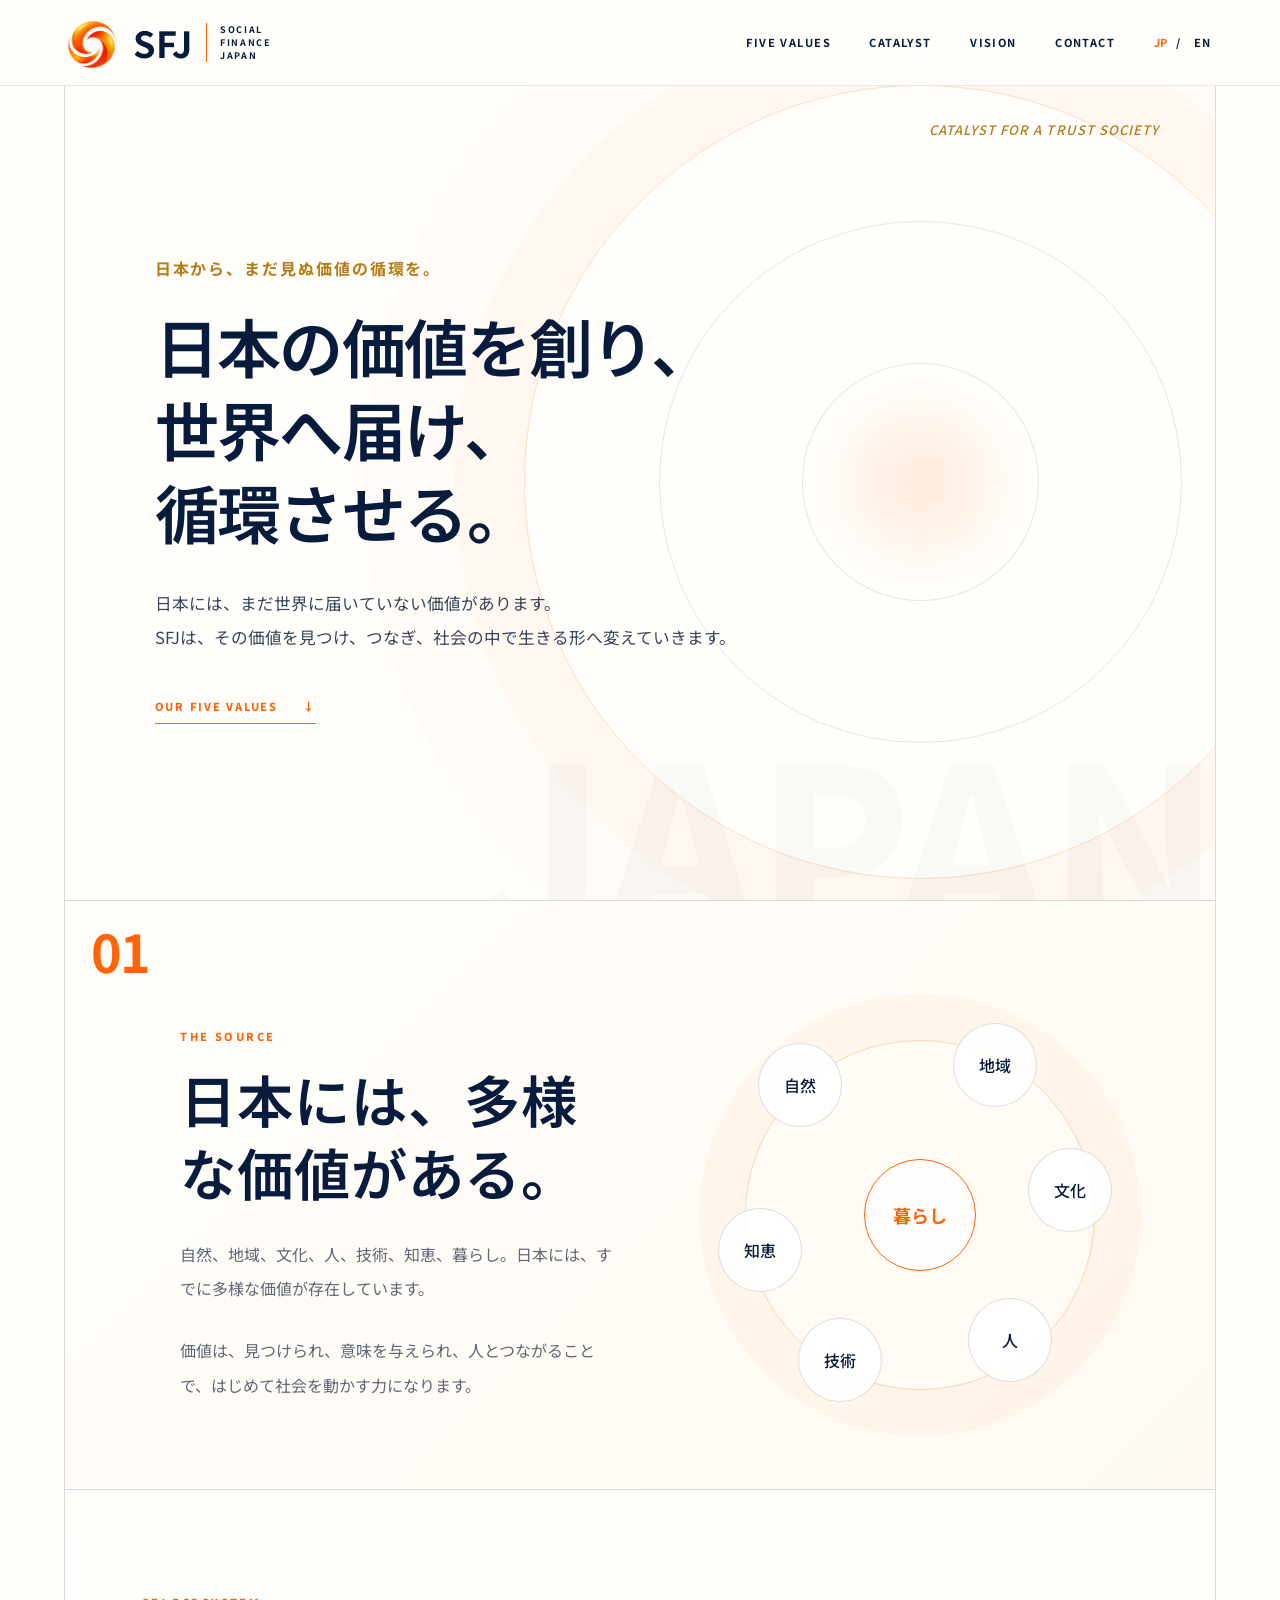
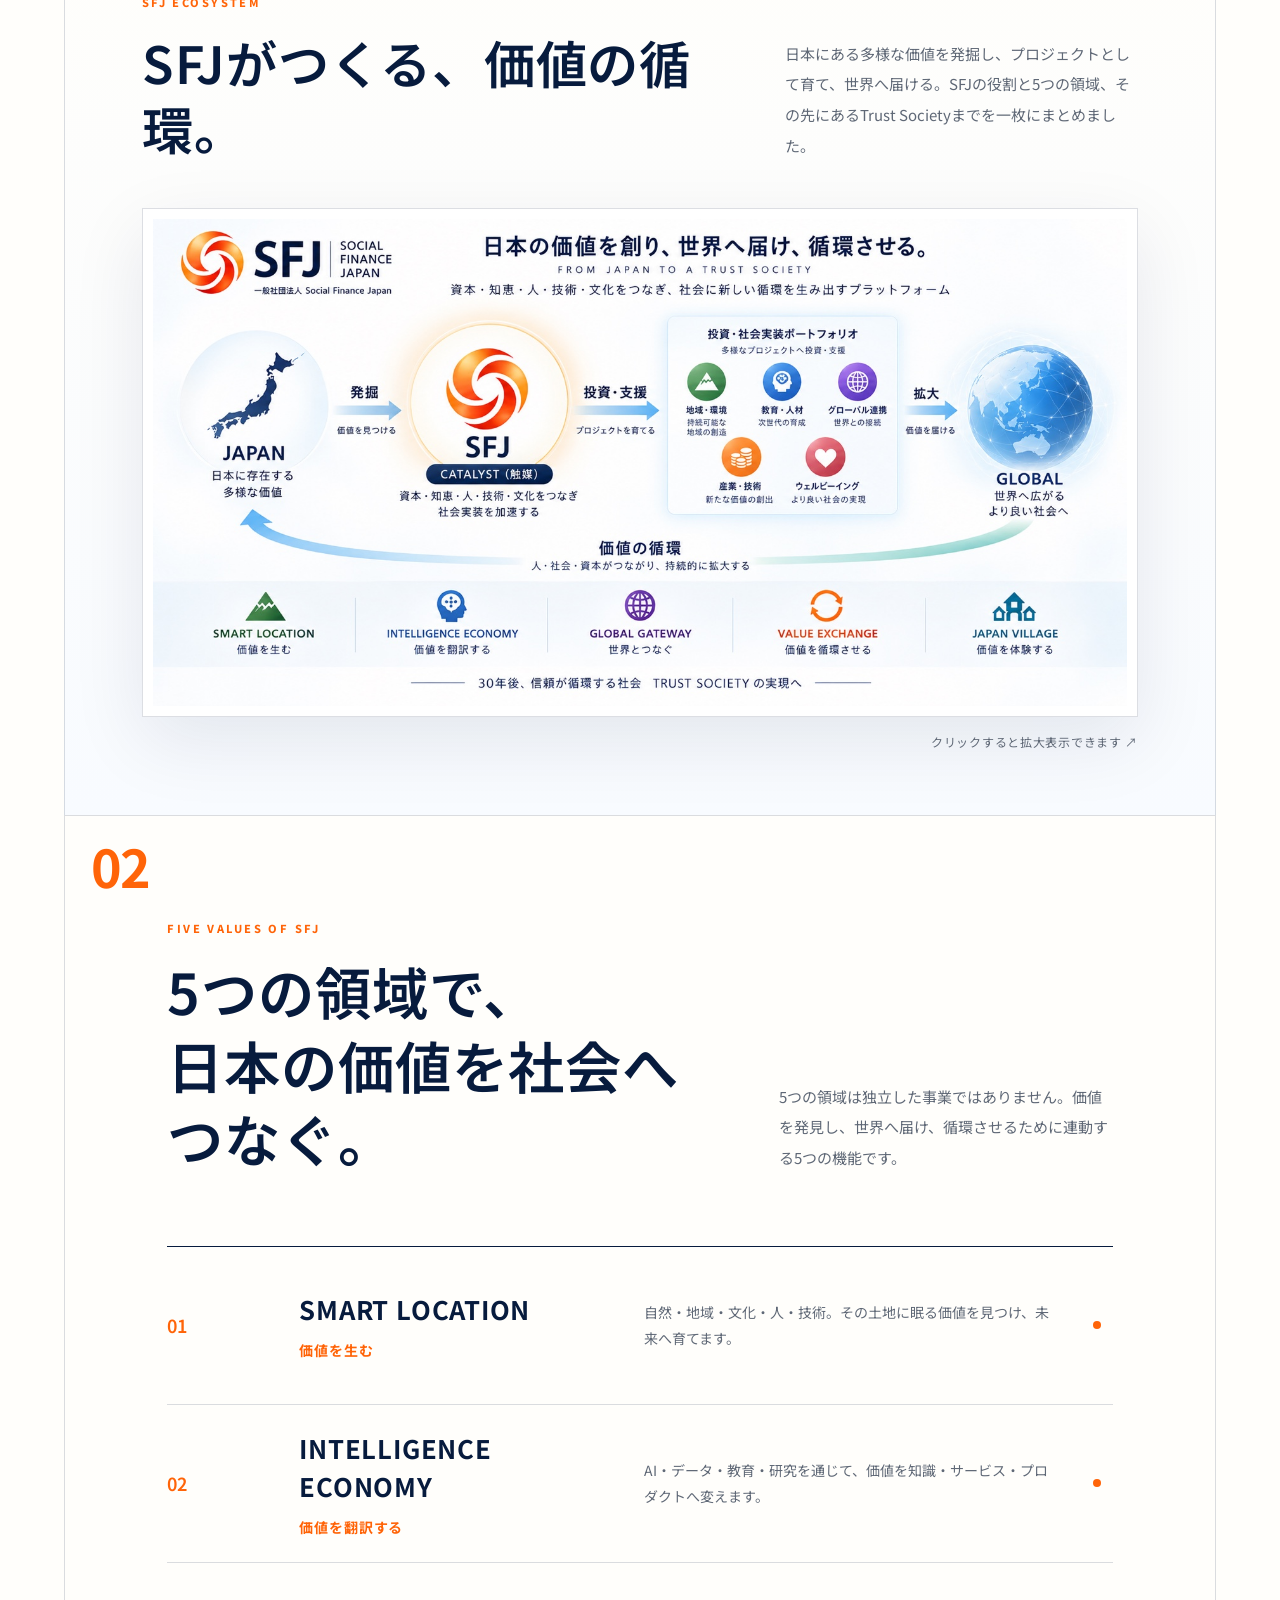
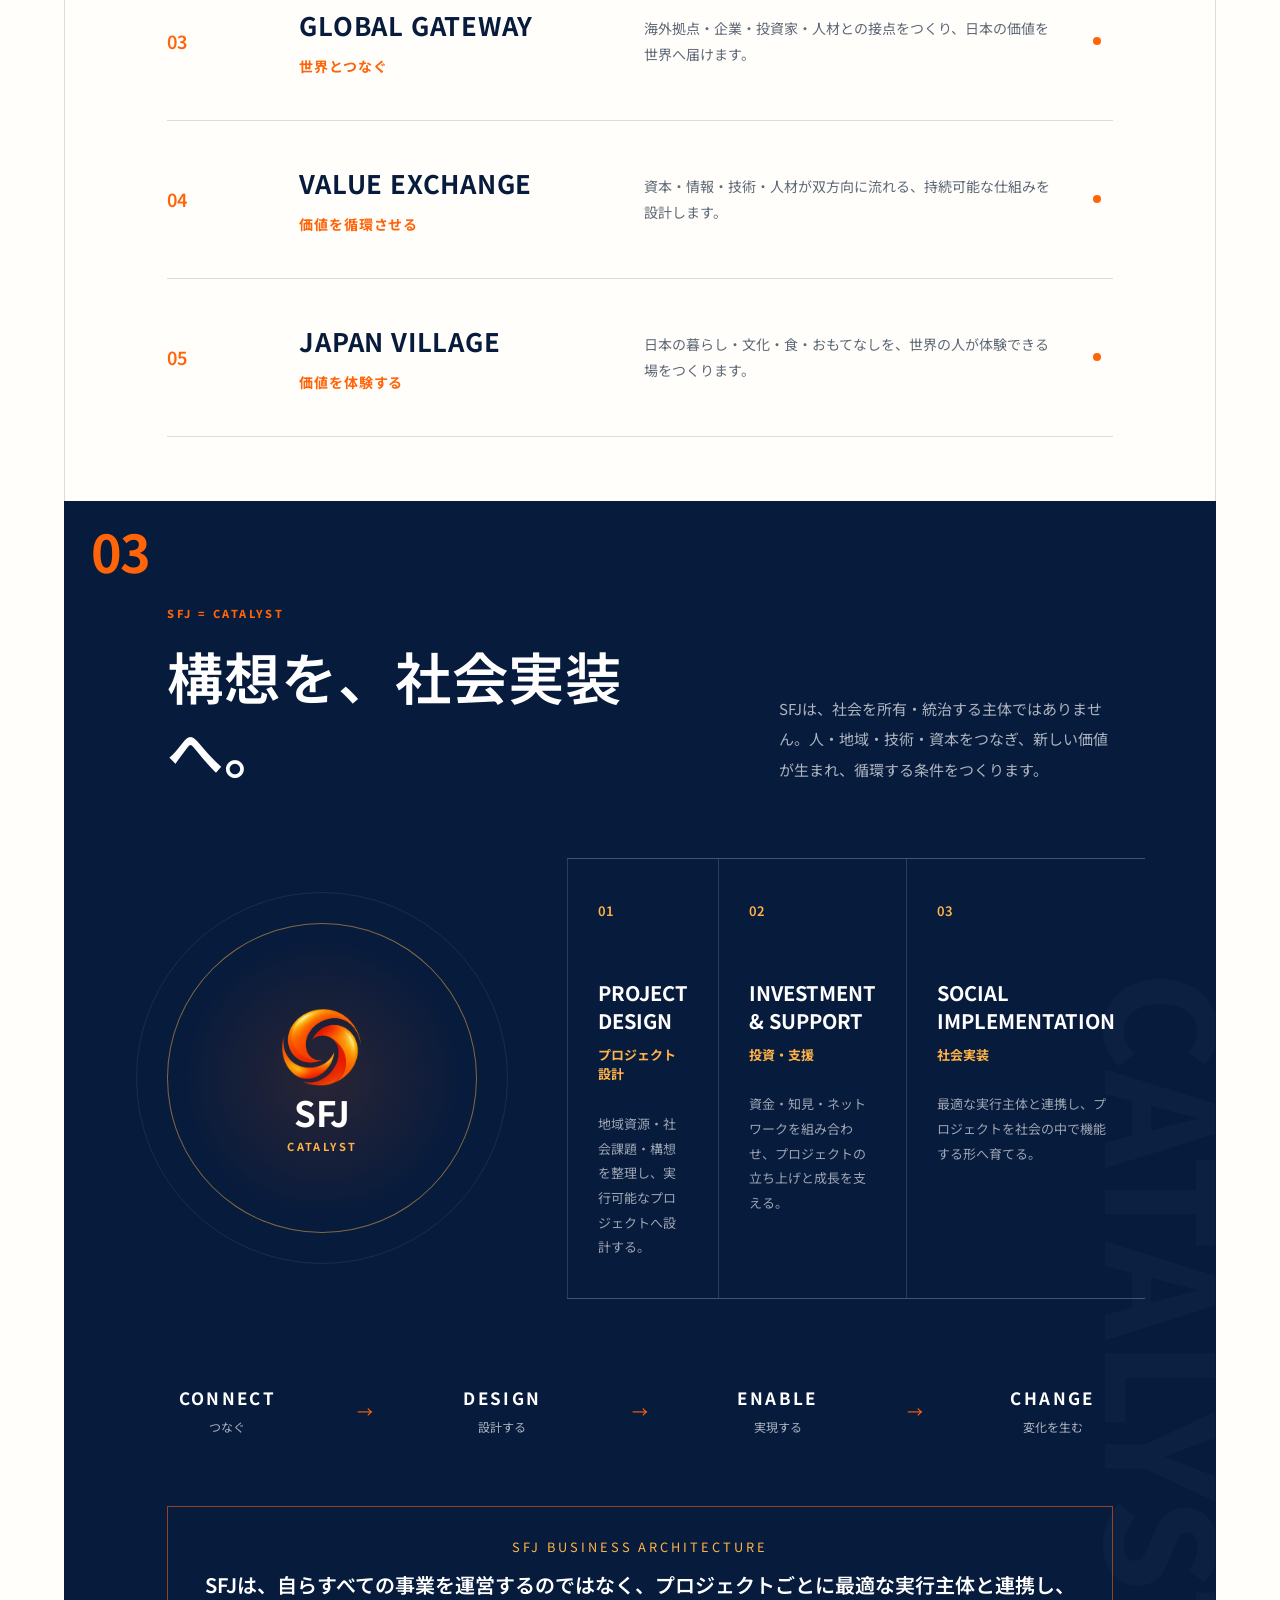
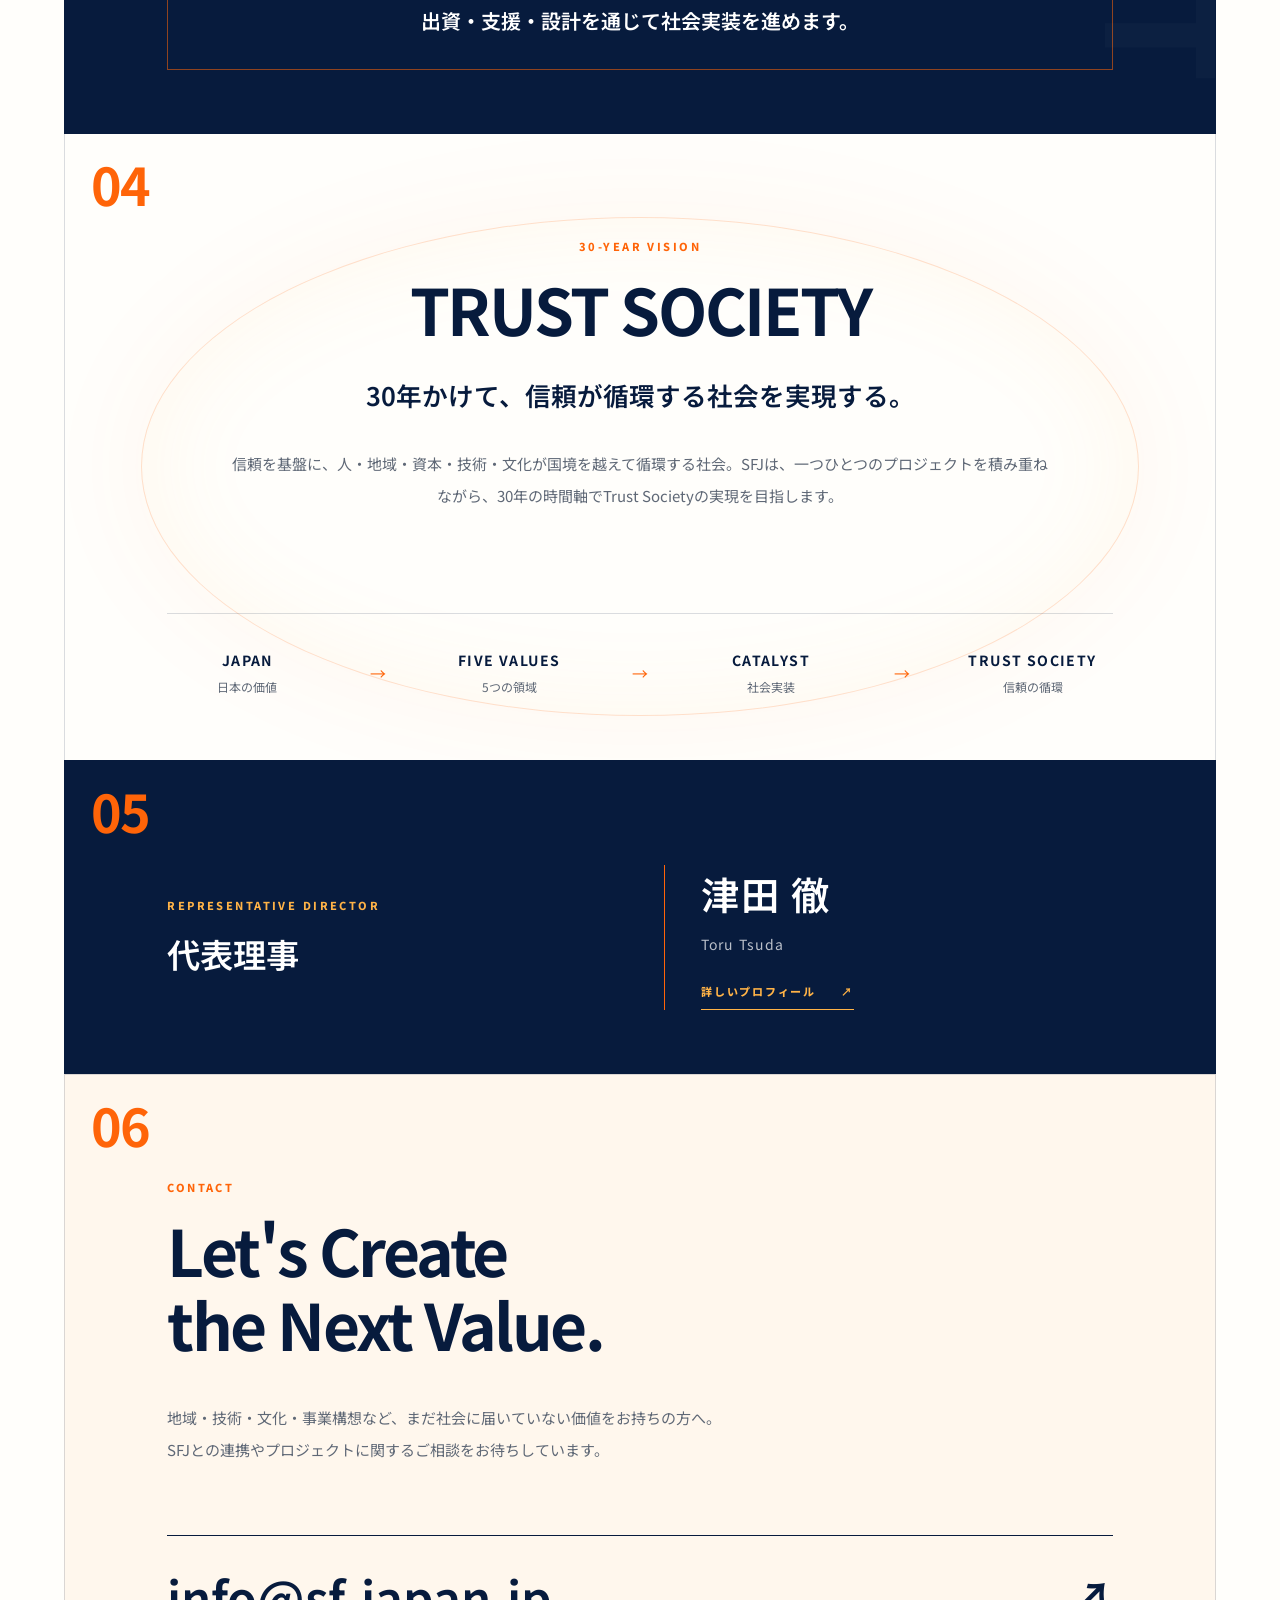
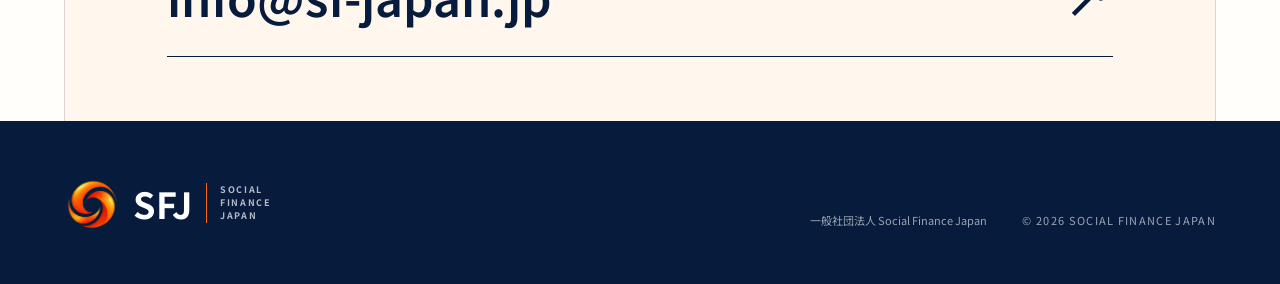
==== commit b43fc281: "Add files via upload" ====
--- a/index.html
+++ b/index.html
@@ -1,2 +1,2 @@
 <!DOCTYPE html><html lang="ja"><head><meta charSet="utf-8"/><meta name="viewport" content="width=device-width, initial-scale=1"/><link rel="stylesheet" href="style.css"><title>Social Finance Japan | 日本の価値を世界へ</title><meta name="description" content="SFJは、日本に存在する多様な価値を見つけ、翻訳し、世界へつなぎ、循環させるCatalystです。"/><link rel="shortcut icon" href="sfj-mark.png"/><link rel="icon" href="sfj-mark.png"/>
-</head><body><main><header class="site-header"><a href="#top" aria-label="Social Finance Japan ホーム"><div class="brand "><img src="sfj-mark.png" alt="SFJ" width="78" height="68" loading="eager" fetchPriority="high" decoding="async" data-nimg="1"/><div class="brand__type"><strong>SFJ</strong><span>SOCIAL FINANCE JAPAN</span></div></div></a><div class="header-actions"><nav aria-label="メインナビゲーション"><a href="#values">FIVE VALUES</a><a href="#catalyst">CATALYST</a><a href="#vision">VISION</a><a href="#contact">CONTACT</a></nav><div class="language-switch" aria-label="言語切り替え"><span aria-current="page" lang="ja">JP</span><span aria-hidden="true">/</span><a href="en/" hrefLang="en" lang="en" aria-label="View in English">EN</a></div></div></header><section class="hero section-frame" id="top"><div class="hero__ring" aria-hidden="true"></div><div class="eyebrow">CATALYST FOR A TRUST SOCIETY</div><div class="hero__content"><p class="hero__kicker">日本から、まだ見ぬ価値の循環を。</p><h1>日本の価値を創り、<br/>世界へ届け、<br/>循環させる。</h1><p class="hero__lead">日本には、まだ世界に届いていない価値があります。<br/>SFJは、その価値を見つけ、つなぎ、社会の中で生きる形へ変えていきます。</p><a class="text-link" href="#values">OUR FIVE VALUES <span aria-hidden="true">↓</span></a></div><div class="hero__word" aria-hidden="true">JAPAN</div></section><section class="japan section-frame"><div class="section-number">01</div><div class="japan__copy"><p class="section-label">THE SOURCE</p><h2>日本には、多様な価値がある。</h2><p>自然、地域、文化、人、技術、知恵、暮らし。日本には、すでに多様な価値が存在しています。</p><p>価値は、見つけられ、意味を与えられ、人とつながることで、はじめて社会を動かす力になります。</p></div><div class="japan__keywords" aria-label="日本に存在する価値"><span>自然</span><span>地域</span><span>文化</span><span>人</span><span>技術</span><span>知恵</span><span>暮らし</span></div></section><section class="ecosystem-visual section-frame" aria-labelledby="ecosystem-title"><div class="ecosystem-visual__heading"><div><p class="section-label">SFJ ECOSYSTEM</p><h2 id="ecosystem-title">SFJがつくる、価値の循環。</h2></div><p>日本にある多様な価値を発掘し、プロジェクトとして育て、世界へ届ける。SFJの役割と5つの領域、その先にあるTrust Societyまでを一枚にまとめました。</p></div><a class="ecosystem-visual__image" href="sfj-ecosystem.jpeg" target="_blank" rel="noopener noreferrer" aria-label="SFJの価値循環図を別タブで拡大表示"><img src="sfj-ecosystem.jpeg" alt="日本の価値を発掘し、SFJがCatalystとして投資・支援し、5つの領域を通じて世界へ届け、価値を循環させる全体図" width="1536" height="768" loading="lazy" decoding="async" data-nimg="1"/></a><p class="ecosystem-visual__caption">クリックすると拡大表示できます <span aria-hidden="true">↗</span></p></section><section class="values section-frame" id="values"><div class="section-number">02</div><div class="section-heading"><div><p class="section-label">FIVE VALUES OF SFJ</p><h2>5つの領域で、<br/>日本の価値を社会へつなぐ。</h2></div><p>5つの領域は独立した事業ではありません。価値を発見し、世界へ届け、循環させるために連動する5つの機能です。</p></div><div class="values__list"><article class="value-row"><span class="value-row__number">01</span><div class="value-row__title"><h3>SMART LOCATION</h3><strong>価値を生む</strong></div><p>自然・地域・文化・人・技術。その土地に眠る価値を見つけ、未来へ育てます。</p><span class="value-row__dot" aria-hidden="true"></span></article><article class="value-row"><span class="value-row__number">02</span><div class="value-row__title"><h3>INTELLIGENCE ECONOMY</h3><strong>価値を翻訳する</strong></div><p>AI・データ・教育・研究を通じて、価値を知識・サービス・プロダクトへ変えます。</p><span class="value-row__dot" aria-hidden="true"></span></article><article class="value-row"><span class="value-row__number">03</span><div class="value-row__title"><h3>GLOBAL GATEWAY</h3><strong>世界とつなぐ</strong></div><p>海外拠点・企業・投資家・人材との接点をつくり、日本の価値を世界へ届けます。</p><span class="value-row__dot" aria-hidden="true"></span></article><article class="value-row"><span class="value-row__number">04</span><div class="value-row__title"><h3>VALUE EXCHANGE</h3><strong>価値を循環させる</strong></div><p>資本・情報・技術・人材が双方向に流れる、持続可能な仕組みを設計します。</p><span class="value-row__dot" aria-hidden="true"></span></article><article class="value-row"><span class="value-row__number">05</span><div class="value-row__title"><h3>JAPAN VILLAGE</h3><strong>価値を体験する</strong></div><p>日本の暮らし・文化・食・おもてなしを、世界の人が体験できる場をつくります。</p><span class="value-row__dot" aria-hidden="true"></span></article></div></section><section class="catalyst section-frame" id="catalyst"><div class="section-number">03</div><div class="section-heading section-heading--light"><div><p class="section-label">SFJ = CATALYST</p><h2>構想を、社会実装へ。</h2></div><p>SFJは、社会を所有・統治する主体ではありません。人・地域・技術・資本をつなぎ、新しい価値が生まれ、循環する条件をつくります。</p></div><div class="catalyst__system"><div class="catalyst__core"><img src="sfj-mark.png" alt="" width="116" height="102" loading="lazy" decoding="async" data-nimg="1"/><span>SFJ</span><strong>CATALYST</strong></div><div class="catalyst__designs"><article><span>0<!-- -->1</span><h3>BUSINESS DESIGN</h3><strong>事業・構造設計</strong><p>異なる業界・企業・人材・アイデアをつなぎ、持続可能な事業を設計する。</p></article><article><span>0<!-- -->2</span><h3>DIGITAL DESIGN</h3><strong>デジタル・システム設計</strong><p>最適なテクノロジーを組み合わせ、実装可能な仕組みを設計する。</p></article><article><span>0<!-- -->3</span><h3>FINANCE DESIGN</h3><strong>資金・資本設計</strong><p>プロジェクトの実現に必要な資金と、価値が循環する構造を設計する。</p></article></div></div><div class="catalyst__flow" aria-label="Catalystによる社会実装の流れ"><span><b>CONNECT</b>つなぐ</span><i aria-hidden="true">→</i><span><b>DESIGN</b>設計する</span><i aria-hidden="true">→</i><span><b>ENABLE</b>実現する</span><i aria-hidden="true">→</i><span><b>CHANGE</b>変化を生む</span></div><div class="social-implementation"><small>SOCIAL IMPLEMENTATION</small><strong>プロジェクトを通じて、アイデアを社会へ届ける。</strong></div></section><section class="vision section-frame" id="vision"><div class="section-number">04</div><div class="vision__halo" aria-hidden="true"></div><p class="section-label">30-YEAR VISION</p><h2>TRUST SOCIETY</h2><p class="vision__ja">30年かけて、信頼が循環する社会を実現する。</p><p class="vision__body">信頼を基盤に、人・地域・資本・技術・文化が国境を越えて循環する社会。SFJは、一つひとつのプロジェクトを積み重ねながら、30年の時間軸でTrust Societyの実現を目指します。</p><div class="vision__path"><span><b>JAPAN</b>日本の価値</span><i>→</i><span><b>FIVE VALUES</b>5つの領域</span><i>→</i><span><b>CATALYST</b>社会実装</span><i>→</i><span><b>TRUST SOCIETY</b>信頼の循環</span></div></section><section class="representative section-frame" id="representative" aria-labelledby="representative-title"><div class="section-number">05</div><div><p class="section-label">REPRESENTATIVE DIRECTOR</p><h2 id="representative-title">代表理事</h2></div><div class="representative__identity"><p class="representative__name">津田 徹<span lang="en">Toru Tsuda</span></p><a class="text-link" href="https://lucci-jp.github.io/aboutme/" target="_blank" rel="noopener noreferrer" aria-label="詳しいプロフィール（別タブで開きます）">詳しいプロフィール <span aria-hidden="true">↗</span></a></div></section><section class="contact section-frame" id="contact"><div class="section-number">06</div><p class="section-label">CONTACT</p><h2>Let&#x27;s Create<br/>the Next Value.</h2><p>地域・技術・文化・事業構想など、まだ社会に届いていない価値をお持ちの方へ。<br/>SFJとの連携やプロジェクトに関するご相談をお待ちしています。</p><a class="contact__mail" href="mailto:info@sf-japan.jp">info@sf-japan.jp <span aria-hidden="true">↗</span></a></section><footer><div class="brand brand--footer"><img src="sfj-mark.png" alt="SFJ" width="78" height="68" loading="lazy" decoding="async" data-nimg="1"/><div class="brand__type"><strong>SFJ</strong><span>SOCIAL FINANCE JAPAN</span></div></div><p>一般社団法人 Social Finance Japan</p><p class="footer__copy">© 2026 SOCIAL FINANCE JAPAN</p></footer></main></body></html>+</head><body><main><header class="site-header"><a href="#top" aria-label="Social Finance Japan ホーム"><div class="brand "><img src="sfj-mark.png" alt="SFJ" width="78" height="68" loading="eager" fetchPriority="high" decoding="async" data-nimg="1"/><div class="brand__type"><strong>SFJ</strong><span>SOCIAL FINANCE JAPAN</span></div></div></a><div class="header-actions"><nav aria-label="メインナビゲーション"><a href="#values">FIVE VALUES</a><a href="#catalyst">CATALYST</a><a href="#vision">VISION</a><a href="#contact">CONTACT</a></nav><div class="language-switch" aria-label="言語切り替え"><span aria-current="page" lang="ja">JP</span><span aria-hidden="true">/</span><a href="en/" hrefLang="en" lang="en" aria-label="View in English">EN</a></div></div></header><section class="hero section-frame" id="top"><div class="hero__ring" aria-hidden="true"></div><div class="eyebrow">CATALYST FOR A TRUST SOCIETY</div><div class="hero__content"><p class="hero__kicker">日本から、まだ見ぬ価値の循環を。</p><h1>日本の価値を創り、<br/>世界へ届け、<br/>循環させる。</h1><p class="hero__lead">日本には、まだ世界に届いていない価値があります。<br/>SFJは、その価値を見つけ、つなぎ、社会の中で生きる形へ変えていきます。</p><a class="text-link" href="#values">OUR FIVE VALUES <span aria-hidden="true">↓</span></a></div><div class="hero__word" aria-hidden="true">JAPAN</div></section><section class="japan section-frame"><div class="section-number">01</div><div class="japan__copy"><p class="section-label">THE SOURCE</p><h2>日本には、多様な価値がある。</h2><p>自然、地域、文化、人、技術、知恵、暮らし。日本には、すでに多様な価値が存在しています。</p><p>価値は、見つけられ、意味を与えられ、人とつながることで、はじめて社会を動かす力になります。</p></div><div class="japan__keywords" aria-label="日本に存在する価値"><span>自然</span><span>地域</span><span>文化</span><span>人</span><span>技術</span><span>知恵</span><span>暮らし</span></div></section><section class="ecosystem-visual section-frame" aria-labelledby="ecosystem-title"><div class="ecosystem-visual__heading"><div><p class="section-label">SFJ ECOSYSTEM</p><h2 id="ecosystem-title">SFJがつくる、価値の循環。</h2></div><p>日本にある多様な価値を発掘し、プロジェクトとして育て、世界へ届ける。SFJの役割と5つの領域、その先にあるTrust Societyまでを一枚にまとめました。</p></div><a class="ecosystem-visual__image" href="sfj-ecosystem.jpeg" target="_blank" rel="noopener noreferrer" aria-label="SFJの価値循環図を別タブで拡大表示"><img src="sfj-ecosystem.jpeg" alt="日本の価値を発掘し、SFJがCatalystとして投資・支援し、5つの領域を通じて世界へ届け、価値を循環させる全体図" width="1536" height="768" loading="lazy" decoding="async" data-nimg="1"/></a><p class="ecosystem-visual__caption">クリックすると拡大表示できます <span aria-hidden="true">↗</span></p></section><section class="values section-frame" id="values"><div class="section-number">02</div><div class="section-heading"><div><p class="section-label">FIVE VALUES OF SFJ</p><h2>5つの領域で、<br/>日本の価値を社会へつなぐ。</h2></div><p>5つの領域は独立した事業ではありません。価値を発見し、世界へ届け、循環させるために連動する5つの機能です。</p></div><div class="values__list"><article class="value-row"><span class="value-row__number">01</span><div class="value-row__title"><h3>SMART LOCATION</h3><strong>価値を生む</strong></div><p>自然・地域・文化・人・技術。その土地に眠る価値を見つけ、未来へ育てます。</p><span class="value-row__dot" aria-hidden="true"></span></article><article class="value-row"><span class="value-row__number">02</span><div class="value-row__title"><h3>INTELLIGENCE ECONOMY</h3><strong>価値を翻訳する</strong></div><p>AI・データ・教育・研究を通じて、価値を知識・サービス・プロダクトへ変えます。</p><span class="value-row__dot" aria-hidden="true"></span></article><article class="value-row"><span class="value-row__number">03</span><div class="value-row__title"><h3>GLOBAL GATEWAY</h3><strong>世界とつなぐ</strong></div><p>海外拠点・企業・投資家・人材との接点をつくり、日本の価値を世界へ届けます。</p><span class="value-row__dot" aria-hidden="true"></span></article><article class="value-row"><span class="value-row__number">04</span><div class="value-row__title"><h3>VALUE EXCHANGE</h3><strong>価値を循環させる</strong></div><p>資本・情報・技術・人材が双方向に流れる、持続可能な仕組みを設計します。</p><span class="value-row__dot" aria-hidden="true"></span></article><article class="value-row"><span class="value-row__number">05</span><div class="value-row__title"><h3>JAPAN VILLAGE</h3><strong>価値を体験する</strong></div><p>日本の暮らし・文化・食・おもてなしを、世界の人が体験できる場をつくります。</p><span class="value-row__dot" aria-hidden="true"></span></article></div></section><section class="catalyst section-frame" id="catalyst"><div class="section-number">03</div><div class="section-heading section-heading--light"><div><p class="section-label">SFJ = CATALYST</p><h2>構想を、社会実装へ。</h2></div><p>SFJは、社会を所有・統治する主体ではありません。人・地域・技術・資本をつなぎ、新しい価値が生まれ、循環する条件をつくります。</p></div><div class="catalyst__system"><div class="catalyst__core"><img src="sfj-mark.png" alt="" width="116" height="102" loading="lazy" decoding="async" data-nimg="1"/><span>SFJ</span><strong>CATALYST</strong></div><div class="catalyst__designs"><article><span>0<!-- -->1</span><h3>PROJECT DESIGN</h3><strong>プロジェクト設計</strong><p>地域資源・社会課題・構想を整理し、実行可能なプロジェクトへ設計する。</p></article><article><span>0<!-- -->2</span><h3>INVESTMENT &amp; SUPPORT</h3><strong>投資・支援</strong><p>資金・知見・ネットワークを組み合わせ、プロジェクトの立ち上げと成長を支える。</p></article><article><span>0<!-- -->3</span><h3>SOCIAL IMPLEMENTATION</h3><strong>社会実装</strong><p>最適な実行主体と連携し、プロジェクトを社会の中で機能する形へ育てる。</p></article></div></div><div class="catalyst__flow" aria-label="Catalystによる社会実装の流れ"><span><b>CONNECT</b>つなぐ</span><i aria-hidden="true">→</i><span><b>DESIGN</b>設計する</span><i aria-hidden="true">→</i><span><b>ENABLE</b>実現する</span><i aria-hidden="true">→</i><span><b>CHANGE</b>変化を生む</span></div><div class="social-implementation"><small>SFJ BUSINESS ARCHITECTURE</small><strong>SFJは、自らすべての事業を運営するのではなく、プロジェクトごとに最適な実行主体と連携し、出資・支援・設計を通じて社会実装を進めます。</strong></div></section><section class="vision section-frame" id="vision"><div class="section-number">04</div><div class="vision__halo" aria-hidden="true"></div><p class="section-label">30-YEAR VISION</p><h2>TRUST SOCIETY</h2><p class="vision__ja">30年かけて、信頼が循環する社会を実現する。</p><p class="vision__body">信頼を基盤に、人・地域・資本・技術・文化が国境を越えて循環する社会。SFJは、一つひとつのプロジェクトを積み重ねながら、30年の時間軸でTrust Societyの実現を目指します。</p><div class="vision__path"><span><b>JAPAN</b>日本の価値</span><i>→</i><span><b>FIVE VALUES</b>5つの領域</span><i>→</i><span><b>CATALYST</b>社会実装</span><i>→</i><span><b>TRUST SOCIETY</b>信頼の循環</span></div></section><section class="representative section-frame" id="representative" aria-labelledby="representative-title"><div class="section-number">05</div><div><p class="section-label">REPRESENTATIVE DIRECTOR</p><h2 id="representative-title">代表理事</h2></div><div class="representative__identity"><p class="representative__name">津田 徹<span lang="en">Toru Tsuda</span></p><a class="text-link" href="https://lucci-jp.github.io/aboutme/" target="_blank" rel="noopener noreferrer" aria-label="詳しいプロフィール（別タブで開きます）">詳しいプロフィール <span aria-hidden="true">↗</span></a></div></section><section class="contact section-frame" id="contact"><div class="section-number">06</div><p class="section-label">CONTACT</p><h2>Let&#x27;s Create<br/>the Next Value.</h2><p>地域・技術・文化・事業構想など、まだ社会に届いていない価値をお持ちの方へ。<br/>SFJとの連携やプロジェクトに関するご相談をお待ちしています。</p><a class="contact__mail" href="mailto:info@sf-japan.jp">info@sf-japan.jp <span aria-hidden="true">↗</span></a></section><footer><div class="brand brand--footer"><img src="sfj-mark.png" alt="SFJ" width="78" height="68" loading="lazy" decoding="async" data-nimg="1"/><div class="brand__type"><strong>SFJ</strong><span>SOCIAL FINANCE JAPAN</span></div></div><p>一般社団法人 Social Finance Japan</p><p class="footer__copy">© 2026 SOCIAL FINANCE JAPAN</p></footer></main></body></html>
--- a/style.css
+++ b/style.css
@@ -1 +1 @@
-@import "https://fonts.googleapis.com/css2?family=Noto+Sans:wght@400;500;600;700;800&family=Noto+Sans+JP:wght@400;500;600;700;800&display=swap";@layer properties{@supports (((-webkit-hyphens:none)) and (not (margin-trim:inline))) or ((-moz-orient:inline) and (not (color:rgb(from red r g b)))){*,:before,:after,::backdrop{--tw-translate-x:0;--tw-translate-y:0;--tw-translate-z:0;--tw-rotate-x:initial;--tw-rotate-y:initial;--tw-rotate-z:initial;--tw-skew-x:initial;--tw-skew-y:initial;--tw-scroll-snap-strictness:proximity;--tw-space-x-reverse:0;--tw-border-style:solid;--tw-leading:initial;--tw-font-weight:initial;--tw-tracking:initial;--tw-ordinal:initial;--tw-slashed-zero:initial;--tw-numeric-figure:initial;--tw-numeric-spacing:initial;--tw-numeric-fraction:initial;--tw-shadow:0 0 #0000;--tw-shadow-color:initial;--tw-shadow-alpha:100%;--tw-inset-shadow:0 0 #0000;--tw-inset-shadow-color:initial;--tw-inset-shadow-alpha:100%;--tw-ring-color:initial;--tw-ring-shadow:0 0 #0000;--tw-inset-ring-color:initial;--tw-inset-ring-shadow:0 0 #0000;--tw-ring-inset:initial;--tw-ring-offset-width:0px;--tw-ring-offset-color:#fff;--tw-ring-offset-shadow:0 0 #0000;--tw-outline-style:solid;--tw-duration:initial;--tw-ease:initial;--tw-content:"";--tw-scale-x:1;--tw-scale-y:1;--tw-scale-z:1}}}@layer theme{:root,:host{--font-sans:ui-sans-serif, system-ui, sans-serif, "Apple Color Emoji", "Segoe UI Emoji", "Segoe UI Symbol", "Noto Color Emoji";--font-mono:ui-monospace, SFMono-Regular, Menlo, Monaco, Consolas, "Liberation Mono", "Courier New", monospace;--color-black:#000;--color-white:#fff;--spacing:.25rem;--container-xs:20rem;--container-sm:24rem;--container-lg:32rem;--text-xs:.75rem;--text-xs--line-height:calc(1 / .75);--text-sm:.875rem;--text-sm--line-height:calc(1.25 / .875);--text-base:1rem;--text-base--line-height:calc(1.5 / 1);--text-lg:1.125rem;--text-lg--line-height:calc(1.75 / 1.125);--font-weight-normal:400;--font-weight-medium:500;--font-weight-semibold:600;--tracking-tight:-.025em;--tracking-widest:.1em;--leading-tight:1.25;--leading-snug:1.375;--leading-normal:1.5;--leading-relaxed:1.625;--radius-xs:.125rem;--radius-sm:.25rem;--radius-md:.375rem;--radius-lg:.5rem;--radius-xl:.75rem;--ease-in-out:cubic-bezier(.4, 0, .2, 1);--animate-spin:spin 1s linear infinite;--animate-pulse:pulse 2s cubic-bezier(.4, 0, .6, 1) infinite;--aspect-video:16 / 9;--default-transition-duration:.15s;--default-transition-timing-function:cubic-bezier(.4, 0, .2, 1);--default-font-family:var(--font-sans);--default-mono-font-family:var(--font-mono)}}@layer base{*,:after,:before,::backdrop{box-sizing:border-box;border:0 solid;margin:0;padding:0}::file-selector-button{box-sizing:border-box;border:0 solid;margin:0;padding:0}html,:host{-webkit-text-size-adjust:100%;tab-size:4;line-height:1.5;font-family:var(--default-font-family,ui-sans-serif, system-ui, sans-serif, "Apple Color Emoji", "Segoe UI Emoji", "Segoe UI Symbol", "Noto Color Emoji");font-feature-settings:var(--default-font-feature-settings,normal);font-variation-settings:var(--default-font-variation-settings,normal);-webkit-tap-highlight-color:transparent}hr{height:0;color:inherit;border-top-width:1px}abbr:where([title]){-webkit-text-decoration:underline dotted;text-decoration:underline dotted}h1,h2,h3,h4,h5,h6{font-size:inherit;font-weight:inherit}a{color:inherit;-webkit-text-decoration:inherit;-webkit-text-decoration:inherit;-webkit-text-decoration:inherit;-webkit-text-decoration:inherit;text-decoration:inherit}b,strong{font-weight:bolder}code,kbd,samp,pre{font-family:var(--default-mono-font-family,ui-monospace, SFMono-Regular, Menlo, Monaco, Consolas, "Liberation Mono", "Courier New", monospace);font-feature-settings:var(--default-mono-font-feature-settings,normal);font-variation-settings:var(--default-mono-font-variation-settings,normal);font-size:1em}small{font-size:80%}sub,sup{vertical-align:baseline;font-size:75%;line-height:0;position:relative}sub{bottom:-.25em}sup{top:-.5em}table{text-indent:0;border-color:inherit;border-collapse:collapse}:-moz-focusring{outline:auto}progress{vertical-align:baseline}summary{display:list-item}ol,ul,menu{list-style:none}img,svg,video,canvas,audio,iframe,embed,object{vertical-align:middle;display:block}img,video{max-width:100%;height:auto}button,input,select,optgroup,textarea{font:inherit;font-feature-settings:inherit;font-variation-settings:inherit;letter-spacing:inherit;color:inherit;opacity:1;background-color:#0000;border-radius:0}::file-selector-button{font:inherit;font-feature-settings:inherit;font-variation-settings:inherit;letter-spacing:inherit;color:inherit;opacity:1;background-color:#0000;border-radius:0}:where(select:is([multiple],[size])) optgroup{font-weight:bolder}:where(select:is([multiple],[size])) optgroup option{padding-inline-start:20px}::file-selector-button{margin-inline-end:4px}::placeholder{opacity:1}@supports (not ((-webkit-appearance:-apple-pay-button))) or (contain-intrinsic-size:1px){::placeholder{color:currentColor}@supports (color:color-mix(in lab, red, red)){::placeholder{color:color-mix(in oklab, currentcolor 50%, transparent)}}}textarea{resize:vertical}::-webkit-search-decoration{-webkit-appearance:none}::-webkit-date-and-time-value{min-height:1lh;text-align:inherit}::-webkit-datetime-edit{display:inline-flex}::-webkit-datetime-edit-fields-wrapper{padding:0}::-webkit-datetime-edit{padding-block:0}::-webkit-datetime-edit-year-field{padding-block:0}::-webkit-datetime-edit-month-field{padding-block:0}::-webkit-datetime-edit-day-field{padding-block:0}::-webkit-datetime-edit-hour-field{padding-block:0}::-webkit-datetime-edit-minute-field{padding-block:0}::-webkit-datetime-edit-second-field{padding-block:0}::-webkit-datetime-edit-millisecond-field{padding-block:0}::-webkit-datetime-edit-meridiem-field{padding-block:0}::-webkit-calendar-picker-indicator{line-height:1}:-moz-ui-invalid{box-shadow:none}button,input:where([type=button],[type=reset],[type=submit]){appearance:button}::file-selector-button{appearance:button}::-webkit-inner-spin-button{height:auto}::-webkit-outer-spin-button{height:auto}[hidden]:where(:not([hidden=until-found])){display:none!important}}@layer components;@layer utilities{.\@container\/card-header{container:card-header/inline-size}.\@container\/field-group{container:field-group/inline-size}.pointer-events-none{pointer-events:none}.invisible{visibility:hidden}.visible{visibility:visible}.sr-only{clip-path:inset(50%);white-space:nowrap;border-width:0;width:1px;height:1px;margin:-1px;padding:0;position:absolute;overflow:hidden}.absolute{position:absolute}.fixed{position:fixed}.relative{position:relative}.inset-0{inset:calc(var(--spacing) * 0)}.inset-x-0{inset-inline:calc(var(--spacing) * 0)}.inset-y-0{inset-block:calc(var(--spacing) * 0)}.inset-s-1\/2{inset-inline-start:50%}.start{inset-inline-start:var(--spacing)}.end{inset-inline-end:var(--spacing)}.-top-12{top:calc(var(--spacing) * -12)}.top-0{top:calc(var(--spacing) * 0)}.top-1\.5{top:calc(var(--spacing) * 1.5)}.top-1\/2{top:50%}.top-3\.5{top:calc(var(--spacing) * 3.5)}.top-4{top:calc(var(--spacing) * 4)}.top-\[1px\]{top:1px}.top-\[50\%\]{top:50%}.top-\[60\%\]{top:60%}.top-full{top:100%}.-right-12{right:calc(var(--spacing) * -12)}.right-0{right:calc(var(--spacing) * 0)}.right-1{right:calc(var(--spacing) * 1)}.right-2{right:calc(var(--spacing) * 2)}.right-3{right:calc(var(--spacing) * 3)}.right-3\.5{right:calc(var(--spacing) * 3.5)}.right-4{right:calc(var(--spacing) * 4)}.-bottom-12{bottom:calc(var(--spacing) * -12)}.bottom-0{bottom:calc(var(--spacing) * 0)}.-left-12{left:calc(var(--spacing) * -12)}.left-0{left:calc(var(--spacing) * 0)}.left-1\/2{left:50%}.left-2{left:calc(var(--spacing) * 2)}.left-3{left:calc(var(--spacing) * 3)}.left-\[50\%\]{left:50%}.isolate{isolation:isolate}.z-10{z-index:10}.z-20{z-index:20}.z-50{z-index:50}.z-\[1\]{z-index:1}.order-first{order:-9999}.order-last{order:9999}.col-start-2{grid-column-start:2}.row-span-2{grid-row:span 2/span 2}.row-start-1{grid-row-start:1}.m-0\!{margin:calc(var(--spacing) * 0)!important}.-mx-1{margin-inline:calc(var(--spacing) * -1)}.mx-2{margin-inline:calc(var(--spacing) * 2)}.mx-3\.5{margin-inline:calc(var(--spacing) * 3.5)}.mx-auto{margin-inline:auto}.-my-2{margin-block:calc(var(--spacing) * -2)}.my-0{margin-block:calc(var(--spacing) * 0)}.my-0\.5{margin-block:calc(var(--spacing) * .5)}.my-1{margin-block:calc(var(--spacing) * 1)}.-mt-4{margin-top:calc(var(--spacing) * -4)}.mt-0\.5{margin-top:calc(var(--spacing) * .5)}.mt-1\.5{margin-top:calc(var(--spacing) * 1.5)}.mt-2{margin-top:calc(var(--spacing) * 2)}.mt-4{margin-top:calc(var(--spacing) * 4)}.mt-auto{margin-top:auto}.mb-2{margin-bottom:calc(var(--spacing) * 2)}.mb-3{margin-bottom:calc(var(--spacing) * 3)}.-ml-1{margin-left:calc(var(--spacing) * -1)}.-ml-4{margin-left:calc(var(--spacing) * -4)}.ml-1{margin-left:calc(var(--spacing) * 1)}.ml-4{margin-left:calc(var(--spacing) * 4)}.ml-auto{margin-left:auto}.line-clamp-1{-webkit-line-clamp:1;-webkit-box-orient:vertical;display:-webkit-box;overflow:hidden}.line-clamp-2{-webkit-line-clamp:2;-webkit-box-orient:vertical;display:-webkit-box;overflow:hidden}.block{display:block}.contents{display:contents}.flex{display:flex}.grid{display:grid}.hidden{display:none}.inline-flex{display:inline-flex}.table{display:table}.table-caption{display:table-caption}.table-cell{display:table-cell}.table-row{display:table-row}.field-sizing-content{field-sizing:content}.aspect-square{aspect-ratio:1}.aspect-video{aspect-ratio:var(--aspect-video)}.size-\(--cell-size\){width:var(--cell-size);height:var(--cell-size)}.size-2{width:calc(var(--spacing) * 2);height:calc(var(--spacing) * 2)}.size-2\.5{width:calc(var(--spacing) * 2.5);height:calc(var(--spacing) * 2.5)}.size-3{width:calc(var(--spacing) * 3);height:calc(var(--spacing) * 3)}.size-3\.5{width:calc(var(--spacing) * 3.5);height:calc(var(--spacing) * 3.5)}.size-4{width:calc(var(--spacing) * 4);height:calc(var(--spacing) * 4)}.size-6{width:calc(var(--spacing) * 6);height:calc(var(--spacing) * 6)}.size-7{width:calc(var(--spacing) * 7);height:calc(var(--spacing) * 7)}.size-8{width:calc(var(--spacing) * 8);height:calc(var(--spacing) * 8)}.size-9{width:calc(var(--spacing) * 9);height:calc(var(--spacing) * 9)}.size-10{width:calc(var(--spacing) * 10);height:calc(var(--spacing) * 10)}.size-16{width:calc(var(--spacing) * 16);height:calc(var(--spacing) * 16)}.size-auto{width:auto;height:auto}.size-full{width:100%;height:100%}.h-\(--cell-size\){height:var(--cell-size)}.h-1\.5{height:calc(var(--spacing) * 1.5)}.h-2{height:calc(var(--spacing) * 2)}.h-2\.5{height:calc(var(--spacing) * 2.5)}.h-4{height:calc(var(--spacing) * 4)}.h-5{height:calc(var(--spacing) * 5)}.h-6{height:calc(var(--spacing) * 6)}.h-7{height:calc(var(--spacing) * 7)}.h-8{height:calc(var(--spacing) * 8)}.h-9{height:calc(var(--spacing) * 9)}.h-10{height:calc(var(--spacing) * 10)}.h-12{height:calc(var(--spacing) * 12)}.h-\[calc\(--spacing\(5\.5\)\)\]{height:calc(calc(var(--spacing) * 5.5))}.h-\[calc\(100\%-1px\)\]{height:calc(100% - 1px)}.h-\[var\(--radix-navigation-menu-viewport-height\)\]{height:var(--radix-navigation-menu-viewport-height)}.h-\[var\(--radix-select-trigger-height\)\]{height:var(--radix-select-trigger-height)}.h-auto{height:auto}.h-full{height:100%}.h-max{height:max-content}.h-px{height:1px}.h-svh{height:100svh}.max-h-\(--radix-context-menu-content-available-height\){max-height:var(--radix-context-menu-content-available-height)}.max-h-\(--radix-dropdown-menu-content-available-height\){max-height:var(--radix-dropdown-menu-content-available-height)}.max-h-\(--radix-select-content-available-height\){max-height:var(--radix-select-content-available-height)}.max-h-96{max-height:calc(var(--spacing) * 96)}.max-h-\[300px\]{max-height:300px}.max-h-\[min\(calc\(--spacing\(96\)---spacing\(9\)\)\,calc\(var\(--available-height\)---spacing\(9\)\)\)\]{max-height:min(calc(calc(var(--spacing) * 96) - calc(var(--spacing) * 9)), calc(var(--available-height) - calc(var(--spacing) * 9)))}.min-h-0{min-height:calc(var(--spacing) * 0)}.min-h-4{min-height:calc(var(--spacing) * 4)}.min-h-9{min-height:calc(var(--spacing) * 9)}.min-h-16{min-height:calc(var(--spacing) * 16)}.min-h-full{min-height:100%}.min-h-svh{min-height:100svh}.w-\(--anchor-width\){width:var(--anchor-width)}.w-\(--cell-size\){width:var(--cell-size)}.w-\(--sidebar-width\){width:var(--sidebar-width)}.w-0{width:calc(var(--spacing) * 0)}.w-1{width:calc(var(--spacing) * 1)}.w-2{width:calc(var(--spacing) * 2)}.w-2\.5{width:calc(var(--spacing) * 2.5)}.w-3{width:calc(var(--spacing) * 3)}.w-3\/4{width:75%}.w-4{width:calc(var(--spacing) * 4)}.w-5{width:calc(var(--spacing) * 5)}.w-9{width:calc(var(--spacing) * 9)}.w-10{width:calc(var(--spacing) * 10)}.w-24{width:calc(var(--spacing) * 24)}.w-64{width:calc(var(--spacing) * 64)}.w-72{width:calc(var(--spacing) * 72)}.w-\[100px\]{width:100px}.w-auto{width:auto}.w-fit{width:fit-content}.w-full{width:100%}.w-max{width:max-content}.w-px{width:1px}.max-w-\(--available-width\){max-width:var(--available-width)}.max-w-\(--skeleton-width\){max-width:var(--skeleton-width)}.max-w-\[80\%\]{max-width:80%}.max-w-\[calc\(100\%-2rem\)\]{max-width:calc(100% - 2rem)}.max-w-full{max-width:100%}.max-w-max{max-width:max-content}.max-w-sm{max-width:var(--container-sm)}.min-w-\(--cell-size\){min-width:var(--cell-size)}.min-w-0{min-width:calc(var(--spacing) * 0)}.min-w-5{min-width:calc(var(--spacing) * 5)}.min-w-8{min-width:calc(var(--spacing) * 8)}.min-w-9{min-width:calc(var(--spacing) * 9)}.min-w-10{min-width:calc(var(--spacing) * 10)}.min-w-16{min-width:calc(var(--spacing) * 16)}.min-w-40{min-width:calc(var(--spacing) * 40)}.min-w-\[8rem\]{min-width:8rem}.min-w-\[12rem\]{min-width:12rem}.min-w-\[calc\(var\(--anchor-width\)\+--spacing\(7\)\)\]{min-width:calc(var(--anchor-width) + calc(var(--spacing) * 7))}.min-w-\[var\(--radix-select-trigger-width\)\]{min-width:var(--radix-select-trigger-width)}.flex-1{flex:1}.shrink-0{flex-shrink:0}.grow{flex-grow:1}.grow-0{flex-grow:0}.basis-full{flex-basis:100%}.caption-bottom{caption-side:bottom}.border-collapse{border-collapse:collapse}.origin-\(--radix-context-menu-content-transform-origin\){transform-origin:var(--radix-context-menu-content-transform-origin)}.origin-\(--radix-dropdown-menu-content-transform-origin\){transform-origin:var(--radix-dropdown-menu-content-transform-origin)}.origin-\(--radix-hover-card-content-transform-origin\){transform-origin:var(--radix-hover-card-content-transform-origin)}.origin-\(--radix-menubar-content-transform-origin\){transform-origin:var(--radix-menubar-content-transform-origin)}.origin-\(--radix-popover-content-transform-origin\){transform-origin:var(--radix-popover-content-transform-origin)}.origin-\(--radix-select-content-transform-origin\){transform-origin:var(--radix-select-content-transform-origin)}.origin-\(--radix-tooltip-content-transform-origin\){transform-origin:var(--radix-tooltip-content-transform-origin)}.origin-\(--transform-origin\){transform-origin:var(--transform-origin)}.-translate-x-1\/2{--tw-translate-x:calc(calc(1 / 2 * 100%) * -1);translate:var(--tw-translate-x) var(--tw-translate-y)}.-translate-x-px{--tw-translate-x:-1px;translate:var(--tw-translate-x) var(--tw-translate-y)}.translate-x-\[-50\%\]{--tw-translate-x:-50%;translate:var(--tw-translate-x) var(--tw-translate-y)}.translate-x-px{--tw-translate-x:1px;translate:var(--tw-translate-x) var(--tw-translate-y)}.-translate-y-1\/2{--tw-translate-y:calc(calc(1 / 2 * 100%) * -1);translate:var(--tw-translate-x) var(--tw-translate-y)}.-translate-y-3\/4{--tw-translate-y:calc(calc(3 / 4 * 100%) * -1);translate:var(--tw-translate-x) var(--tw-translate-y)}.translate-y-0\.5{--tw-translate-y:calc(var(--spacing) * .5);translate:var(--tw-translate-x) var(--tw-translate-y)}.translate-y-3\/4{--tw-translate-y:calc(3 / 4 * 100%);translate:var(--tw-translate-x) var(--tw-translate-y)}.translate-y-\[-50\%\]{--tw-translate-y:-50%;translate:var(--tw-translate-x) var(--tw-translate-y)}.translate-y-\[calc\(-50\%_-_2px\)\]{--tw-translate-y:calc(-50% - 2px);translate:var(--tw-translate-x) var(--tw-translate-y)}.rotate-45{rotate:45deg}.rotate-90{rotate:90deg}.transform{transform:var(--tw-rotate-x,) var(--tw-rotate-y,) var(--tw-rotate-z,) var(--tw-skew-x,) var(--tw-skew-y,)}.animate-pulse{animation:var(--animate-pulse)}.animate-spin{animation:var(--animate-spin)}.cursor-default{cursor:default}.cursor-text{cursor:text}.touch-none{touch-action:none}.resize-none{resize:none}.snap-x{scroll-snap-type:x var(--tw-scroll-snap-strictness)}.snap-mandatory{--tw-scroll-snap-strictness:mandatory}.scroll-my-1{scroll-margin-block:calc(var(--spacing) * 1)}.scroll-px-1{scroll-padding-inline:calc(var(--spacing) * 1)}.scroll-py-1{scroll-padding-block:calc(var(--spacing) * 1)}.list-disc{list-style-type:disc}.list-none{list-style-type:none}.appearance-none{appearance:none}.auto-rows-min{grid-auto-rows:min-content}.grid-cols-\[0_1fr\]{grid-template-columns:0 1fr}.grid-rows-\[auto_1fr\]{grid-template-rows:auto 1fr}.grid-rows-\[auto_auto\]{grid-template-rows:auto auto}.flex-col{flex-direction:column}.flex-col-reverse{flex-direction:column-reverse}.flex-row{flex-direction:row}.flex-wrap{flex-wrap:wrap}.place-content-center{place-content:center}.place-items-center{place-items:center}.items-center{align-items:center}.items-end{align-items:flex-end}.items-start{align-items:flex-start}.items-stretch{align-items:stretch}.justify-between{justify-content:space-between}.justify-center{justify-content:center}.justify-start{justify-content:flex-start}.justify-items-start{justify-items:start}.gap-0\.5{gap:calc(var(--spacing) * .5)}.gap-1{gap:calc(var(--spacing) * 1)}.gap-1\.5{gap:calc(var(--spacing) * 1.5)}.gap-2{gap:calc(var(--spacing) * 2)}.gap-2\.5{gap:calc(var(--spacing) * 2.5)}.gap-3{gap:calc(var(--spacing) * 3)}.gap-4{gap:calc(var(--spacing) * 4)}.gap-6{gap:calc(var(--spacing) * 6)}.gap-7{gap:calc(var(--spacing) * 7)}.gap-8{gap:calc(var(--spacing) * 8)}.gap-\[--spacing\(var\(--gap\)\)\]{gap:calc(var(--spacing) * var(--gap))}:where(.-space-x-2>:not(:last-child)){--tw-space-x-reverse:0;margin-inline-start:calc(calc(var(--spacing) * -2) * var(--tw-space-x-reverse));margin-inline-end:calc(calc(var(--spacing) * -2) * calc(1 - var(--tw-space-x-reverse)))}.gap-y-0\.5{row-gap:calc(var(--spacing) * .5)}.self-end{align-self:flex-end}.self-start{align-self:flex-start}.self-stretch{align-self:stretch}.justify-self-end{justify-self:flex-end}.truncate{text-overflow:ellipsis;white-space:nowrap;overflow:hidden}.overflow-auto{overflow:auto}.overflow-hidden{overflow:hidden}.overflow-x-auto{overflow-x:auto}.overflow-x-hidden{overflow-x:hidden}.overflow-y-auto{overflow-y:auto}.overscroll-contain{overscroll-behavior:contain}.overscroll-x-contain{overscroll-behavior-x:contain}.rounded-\[2px\]{border-radius:2px}.rounded-\[4px\]{border-radius:4px}.rounded-\[calc\(var\(--radius\)-5px\)\]{border-radius:calc(var(--radius) - 5px)}.rounded-\[inherit\]{border-radius:inherit}.rounded-full{border-radius:3.40282e38px}.rounded-lg{border-radius:var(--radius-lg)}.rounded-md{border-radius:var(--radius-md)}.rounded-none{border-radius:0}.rounded-sm{border-radius:var(--radius-sm)}.rounded-xl{border-radius:var(--radius-xl)}.rounded-xs{border-radius:var(--radius-xs)}.rounded-l-md{border-top-left-radius:var(--radius-md);border-bottom-left-radius:var(--radius-md)}.rounded-tl-sm{border-top-left-radius:var(--radius-sm)}.rounded-r-md{border-top-right-radius:var(--radius-md);border-bottom-right-radius:var(--radius-md)}.border{border-style:var(--tw-border-style);border-width:1px}.border-0{border-style:var(--tw-border-style);border-width:0}.border-\[1\.5px\]{border-style:var(--tw-border-style);border-width:1.5px}.border-y{border-block-style:var(--tw-border-style);border-block-width:1px}.border-t{border-top-style:var(--tw-border-style);border-top-width:1px}.border-r{border-right-style:var(--tw-border-style);border-right-width:1px}.border-b{border-bottom-style:var(--tw-border-style);border-bottom-width:1px}.border-l{border-left-style:var(--tw-border-style);border-left-width:1px}.border-dashed{--tw-border-style:dashed;border-style:dashed}.border-none{--tw-border-style:none;border-style:none}.border-\(--color-border\){border-color:var(--color-border)}.border-transparent{border-color:#0000}.border-t-transparent{border-top-color:#0000}.border-l-transparent{border-left-color:#0000}.bg-\(--color-bg\){background-color:var(--color-bg)}.bg-\[Canvas\]{background-color:canvas}.bg-black\/50{background-color:#00000080}@supports (color:color-mix(in lab, red, red)){.bg-black\/50{background-color:color-mix(in oklab, var(--color-black) 50%, transparent)}}.bg-transparent{background-color:#0000}.bg-white{background-color:var(--color-white)}.bg-clip-padding{background-clip:padding-box}.fill-current{fill:currentColor}.p-0{padding:calc(var(--spacing) * 0)}.p-1{padding:calc(var(--spacing) * 1)}.p-2{padding:calc(var(--spacing) * 2)}.p-3{padding:calc(var(--spacing) * 3)}.p-4{padding:calc(var(--spacing) * 4)}.p-6{padding:calc(var(--spacing) * 6)}.p-\[3px\]{padding:3px}.p-px{padding:1px}.px-\(--cell-size\){padding-inline:var(--cell-size)}.px-1{padding-inline:calc(var(--spacing) * 1)}.px-1\.5{padding-inline:calc(var(--spacing) * 1.5)}.px-2{padding-inline:calc(var(--spacing) * 2)}.px-2\.5{padding-inline:calc(var(--spacing) * 2.5)}.px-3{padding-inline:calc(var(--spacing) * 3)}.px-4{padding-inline:calc(var(--spacing) * 4)}.px-6{padding-inline:calc(var(--spacing) * 6)}.py-0\.5{padding-block:calc(var(--spacing) * .5)}.py-1{padding-block:calc(var(--spacing) * 1)}.py-1\.5{padding-block:calc(var(--spacing) * 1.5)}.py-2{padding-block:calc(var(--spacing) * 2)}.py-3{padding-block:calc(var(--spacing) * 3)}.py-4{padding-block:calc(var(--spacing) * 4)}.py-6{padding-block:calc(var(--spacing) * 6)}.pt-0{padding-top:calc(var(--spacing) * 0)}.pt-3{padding-top:calc(var(--spacing) * 3)}.pt-4{padding-top:calc(var(--spacing) * 4)}.pr-1{padding-right:calc(var(--spacing) * 1)}.pr-2{padding-right:calc(var(--spacing) * 2)}.pr-2\.5{padding-right:calc(var(--spacing) * 2.5)}.pr-3{padding-right:calc(var(--spacing) * 3)}.pr-8{padding-right:calc(var(--spacing) * 8)}.pr-9{padding-right:calc(var(--spacing) * 9)}.pb-2{padding-bottom:calc(var(--spacing) * 2)}.pb-3{padding-bottom:calc(var(--spacing) * 3)}.pb-4{padding-bottom:calc(var(--spacing) * 4)}.pl-2{padding-left:calc(var(--spacing) * 2)}.pl-3{padding-left:calc(var(--spacing) * 3)}.pl-4{padding-left:calc(var(--spacing) * 4)}.pl-8{padding-left:calc(var(--spacing) * 8)}.text-center{text-align:center}.text-left{text-align:left}.align-middle{vertical-align:middle}.font-mono{font-family:var(--font-mono)}.font-sans{font-family:var(--font-sans)}.text-base{font-size:var(--text-base);line-height:var(--tw-leading,var(--text-base--line-height))}.text-lg{font-size:var(--text-lg);line-height:var(--tw-leading,var(--text-lg--line-height))}.text-sm{font-size:var(--text-sm);line-height:var(--tw-leading,var(--text-sm--line-height))}.text-sm\/relaxed{font-size:var(--text-sm);line-height:var(--leading-relaxed)}.text-xs{font-size:var(--text-xs);line-height:var(--tw-leading,var(--text-xs--line-height))}.text-\[0\.8rem\]{font-size:.8rem}.leading-none{--tw-leading:1;line-height:1}.leading-normal{--tw-leading:var(--leading-normal);line-height:var(--leading-normal)}.leading-relaxed{--tw-leading:var(--leading-relaxed);line-height:var(--leading-relaxed)}.leading-snug{--tw-leading:var(--leading-snug);line-height:var(--leading-snug)}.leading-tight{--tw-leading:var(--leading-tight);line-height:var(--leading-tight)}.font-medium{--tw-font-weight:var(--font-weight-medium);font-weight:var(--font-weight-medium)}.font-normal{--tw-font-weight:var(--font-weight-normal);font-weight:var(--font-weight-normal)}.font-semibold{--tw-font-weight:var(--font-weight-semibold);font-weight:var(--font-weight-semibold)}.tracking-tight{--tw-tracking:var(--tracking-tight);letter-spacing:var(--tracking-tight)}.tracking-widest{--tw-tracking:var(--tracking-widest);letter-spacing:var(--tracking-widest)}.text-balance{text-wrap:balance}.break-words,.wrap-break-word{overflow-wrap:break-word}.whitespace-nowrap{white-space:nowrap}.text-\[CanvasText\]{color:canvastext}.text-current{color:currentColor}.text-white{color:var(--color-white)}.tabular-nums{--tw-numeric-spacing:tabular-nums;font-variant-numeric:var(--tw-ordinal,) var(--tw-slashed-zero,) var(--tw-numeric-figure,) var(--tw-numeric-spacing,) var(--tw-numeric-fraction,)}.underline-offset-4{text-underline-offset:4px}.opacity-0{opacity:0}.opacity-50{opacity:.5}.opacity-60{opacity:.6}.opacity-70{opacity:.7}.shadow{--tw-shadow:0 1px 3px 0 var(--tw-shadow-color,#0000001a), 0 1px 2px -1px var(--tw-shadow-color,#0000001a);box-shadow:var(--tw-inset-shadow), var(--tw-inset-ring-shadow), var(--tw-ring-offset-shadow), var(--tw-ring-shadow), var(--tw-shadow)}.shadow-\[0_0_0_1px_var\(--sidebar-border\)\]{--tw-shadow:0 0 0 1px var(--tw-shadow-color,var(--sidebar-border));box-shadow:var(--tw-inset-shadow), var(--tw-inset-ring-shadow), var(--tw-ring-offset-shadow), var(--tw-ring-shadow), var(--tw-shadow)}.shadow-lg{--tw-shadow:0 10px 15px -3px var(--tw-shadow-color,#0000001a), 0 4px 6px -4px var(--tw-shadow-color,#0000001a);box-shadow:var(--tw-inset-shadow), var(--tw-inset-ring-shadow), var(--tw-ring-offset-shadow), var(--tw-ring-shadow), var(--tw-shadow)}.shadow-md{--tw-shadow:0 4px 6px -1px var(--tw-shadow-color,#0000001a), 0 2px 4px -2px var(--tw-shadow-color,#0000001a);box-shadow:var(--tw-inset-shadow), var(--tw-inset-ring-shadow), var(--tw-ring-offset-shadow), var(--tw-ring-shadow), var(--tw-shadow)}.shadow-none{--tw-shadow:0 0 #0000;box-shadow:var(--tw-inset-shadow), var(--tw-inset-ring-shadow), var(--tw-ring-offset-shadow), var(--tw-ring-shadow), var(--tw-shadow)}.shadow-sm{--tw-shadow:0 1px 3px 0 var(--tw-shadow-color,#0000001a), 0 1px 2px -1px var(--tw-shadow-color,#0000001a);box-shadow:var(--tw-inset-shadow), var(--tw-inset-ring-shadow), var(--tw-ring-offset-shadow), var(--tw-ring-shadow), var(--tw-shadow)}.shadow-xl{--tw-shadow:0 20px 25px -5px var(--tw-shadow-color,#0000001a), 0 8px 10px -6px var(--tw-shadow-color,#0000001a);box-shadow:var(--tw-inset-shadow), var(--tw-inset-ring-shadow), var(--tw-ring-offset-shadow), var(--tw-ring-shadow), var(--tw-shadow)}.shadow-xs{--tw-shadow:0 1px 2px 0 var(--tw-shadow-color,#0000000d);box-shadow:var(--tw-inset-shadow), var(--tw-inset-ring-shadow), var(--tw-ring-offset-shadow), var(--tw-ring-shadow), var(--tw-shadow)}.ring-0{--tw-ring-shadow:var(--tw-ring-inset,) 0 0 0 calc(0px + var(--tw-ring-offset-width)) var(--tw-ring-color,currentcolor);box-shadow:var(--tw-inset-shadow), var(--tw-inset-ring-shadow), var(--tw-ring-offset-shadow), var(--tw-ring-shadow), var(--tw-shadow)}.ring-1{--tw-ring-shadow:var(--tw-ring-inset,) 0 0 0 calc(1px + var(--tw-ring-offset-width)) var(--tw-ring-color,currentcolor);box-shadow:var(--tw-inset-shadow), var(--tw-inset-ring-shadow), var(--tw-ring-offset-shadow), var(--tw-ring-shadow), var(--tw-shadow)}.ring-2{--tw-ring-shadow:var(--tw-ring-inset,) 0 0 0 calc(2px + var(--tw-ring-offset-width)) var(--tw-ring-color,currentcolor);box-shadow:var(--tw-inset-shadow), var(--tw-inset-ring-shadow), var(--tw-ring-offset-shadow), var(--tw-ring-shadow), var(--tw-shadow)}.ring-3{--tw-ring-shadow:var(--tw-ring-inset,) 0 0 0 calc(3px + var(--tw-ring-offset-width)) var(--tw-ring-color,currentcolor);box-shadow:var(--tw-inset-shadow), var(--tw-inset-ring-shadow), var(--tw-ring-offset-shadow), var(--tw-ring-shadow), var(--tw-shadow)}.outline-hidden{--tw-outline-style:none;outline-style:none}@media (forced-colors:active){.outline-hidden{outline-offset:2px;outline:2px solid #0000}}.outline{outline-style:var(--tw-outline-style);outline-width:1px}.transition{transition-property:color,background-color,border-color,outline-color,text-decoration-color,fill,stroke,--tw-gradient-from,--tw-gradient-via,--tw-gradient-to,opacity,box-shadow,transform,translate,scale,rotate,filter,-webkit-backdrop-filter,backdrop-filter,display,content-visibility,overlay,pointer-events;transition-timing-function:var(--tw-ease,var(--default-transition-timing-function));transition-duration:var(--tw-duration,var(--default-transition-duration))}.transition-\[color\,box-shadow\]{transition-property:color,box-shadow;transition-timing-function:var(--tw-ease,var(--default-transition-timing-function));transition-duration:var(--tw-duration,var(--default-transition-duration))}.transition-\[left\,right\,width\]{transition-property:left,right,width;transition-timing-function:var(--tw-ease,var(--default-transition-timing-function));transition-duration:var(--tw-duration,var(--default-transition-duration))}.transition-\[margin\,opacity\]{transition-property:margin,opacity;transition-timing-function:var(--tw-ease,var(--default-transition-timing-function));transition-duration:var(--tw-duration,var(--default-transition-duration))}.transition-\[translate\,scale\,opacity\]{transition-property:translate,scale,opacity;transition-timing-function:var(--tw-ease,var(--default-transition-timing-function));transition-duration:var(--tw-duration,var(--default-transition-duration))}.transition-\[width\,height\,padding\]{transition-property:width,height,padding;transition-timing-function:var(--tw-ease,var(--default-transition-timing-function));transition-duration:var(--tw-duration,var(--default-transition-duration))}.transition-\[width\]{transition-property:width;transition-timing-function:var(--tw-ease,var(--default-transition-timing-function));transition-duration:var(--tw-duration,var(--default-transition-duration))}.transition-all{transition-property:all;transition-timing-function:var(--tw-ease,var(--default-transition-timing-function));transition-duration:var(--tw-duration,var(--default-transition-duration))}.transition-colors{transition-property:color,background-color,border-color,outline-color,text-decoration-color,fill,stroke,--tw-gradient-from,--tw-gradient-via,--tw-gradient-to;transition-timing-function:var(--tw-ease,var(--default-transition-timing-function));transition-duration:var(--tw-duration,var(--default-transition-duration))}.transition-opacity{transition-property:opacity;transition-timing-function:var(--tw-ease,var(--default-transition-timing-function));transition-duration:var(--tw-duration,var(--default-transition-duration))}.transition-shadow{transition-property:box-shadow;transition-timing-function:var(--tw-ease,var(--default-transition-timing-function));transition-duration:var(--tw-duration,var(--default-transition-duration))}.transition-transform{transition-property:transform,translate,scale,rotate;transition-timing-function:var(--tw-ease,var(--default-transition-timing-function));transition-duration:var(--tw-duration,var(--default-transition-duration))}.transition-none{transition-property:none}.duration-100{--tw-duration:.1s;transition-duration:.1s}.duration-200{--tw-duration:.2s;transition-duration:.2s}.duration-300{--tw-duration:.3s;transition-duration:.3s}.duration-1000{--tw-duration:1s;transition-duration:1s}.ease-in-out{--tw-ease:var(--ease-in-out);transition-timing-function:var(--ease-in-out)}.ease-linear{--tw-ease:linear;transition-timing-function:linear}.contain-content{contain:content}.outline-none{--tw-outline-style:none;outline-style:none}.select-none{-webkit-user-select:none;user-select:none}.\[--cell-size\:--spacing\(8\)\]{--cell-size:calc(var(--spacing) * 8)}.\[contain-intrinsic-size\:auto_10rem\]{contain-intrinsic-size:auto 10rem}.\[content-visibility\:auto\]{content-visibility:auto}.group-focus-within\/menu-item\:opacity-100:is(:where(.group\/menu-item):focus-within *){opacity:1}@media (hover:hover){.group-hover\/menu-item\:opacity-100:is(:where(.group\/menu-item):hover *){opacity:1}}.group-has-data-\[sidebar\=menu-action\]\/menu-item\:pr-8:is(:where(.group\/menu-item):has([data-sidebar=menu-action]) *){padding-right:calc(var(--spacing) * 8)}.group-has-data-\[size\=lg\]\/avatar-group\:size-10:is(:where(.group\/avatar-group):has([data-size=lg]) *){width:calc(var(--spacing) * 10);height:calc(var(--spacing) * 10)}.group-has-data-\[size\=sm\]\/avatar-group\:size-6:is(:where(.group\/avatar-group):has([data-size=sm]) *){width:calc(var(--spacing) * 6);height:calc(var(--spacing) * 6)}.group-has-data-\[slot\=combobox-clear\]\/input-group\:hidden:is(:where(.group\/input-group):has([data-slot=combobox-clear]) *){display:none}.group-has-data-\[slot\=message-footer\]\/message\:-translate-y-8:is(:where(.group\/message):has([data-slot=message-footer]) *){--tw-translate-y:calc(var(--spacing) * -8);translate:var(--tw-translate-x) var(--tw-translate-y)}.group-has-data-\[variant\=ghost\]\/message\:px-0:is(:where(.group\/message):has([data-variant=ghost]) *){padding-inline:calc(var(--spacing) * 0)}.group-has-\[\[data-orientation\=horizontal\]\]\/field\:text-balance:is(:where(.group\/field):has([data-orientation=horizontal]) *){text-wrap:balance}.group-has-\[\[data-slot\=item-description\]\]\/item\:translate-y-0\.5:is(:where(.group\/item):has([data-slot=item-description]) *){--tw-translate-y:calc(var(--spacing) * .5);translate:var(--tw-translate-x) var(--tw-translate-y)}.group-has-\[\[data-slot\=item-description\]\]\/item\:self-start:is(:where(.group\/item):has([data-slot=item-description]) *){align-self:flex-start}.group-has-\[\>input\]\/input-group\:pt-2\.5:is(:where(.group\/input-group):has(>input) *){padding-top:calc(var(--spacing) * 2.5)}.group-has-\[\>input\]\/input-group\:pb-2\.5:is(:where(.group\/input-group):has(>input) *){padding-bottom:calc(var(--spacing) * 2.5)}.group-data-empty\/combobox-content\:flex:is(:where(.group\/combobox-content)[data-empty] *){display:flex}.group-data-\[align\=end\]\/bubble\:self-end:is(:where(.group\/bubble)[data-align=end] *){align-self:flex-end}.group-data-\[align\=end\]\/message\:justify-end:is(:where(.group\/message)[data-align=end] *){justify-content:flex-end}.group-data-\[align\=end\]\/message\:self-end:is(:where(.group\/message)[data-align=end] *){align-self:flex-end}.group-data-\[collapsible\=icon\]\:-mt-8:is(:where(.group)[data-collapsible=icon] *){margin-top:calc(var(--spacing) * -8)}.group-data-\[collapsible\=icon\]\:hidden:is(:where(.group)[data-collapsible=icon] *){display:none}.group-data-\[collapsible\=icon\]\:size-8\!:is(:where(.group)[data-collapsible=icon] *){width:calc(var(--spacing) * 8)!important;height:calc(var(--spacing) * 8)!important}.group-data-\[collapsible\=icon\]\:w-\(--sidebar-width-icon\):is(:where(.group)[data-collapsible=icon] *){width:var(--sidebar-width-icon)}.group-data-\[collapsible\=icon\]\:w-\[calc\(var\(--sidebar-width-icon\)\+\(--spacing\(4\)\)\)\]:is(:where(.group)[data-collapsible=icon] *){width:calc(var(--sidebar-width-icon) + (calc(var(--spacing) * 4)))}.group-data-\[collapsible\=icon\]\:w-\[calc\(var\(--sidebar-width-icon\)\+\(--spacing\(4\)\)\+2px\)\]:is(:where(.group)[data-collapsible=icon] *){width:calc(var(--sidebar-width-icon) + (calc(var(--spacing) * 4)) + 2px)}.group-data-\[collapsible\=icon\]\:overflow-hidden:is(:where(.group)[data-collapsible=icon] *){overflow:hidden}.group-data-\[collapsible\=icon\]\:p-0\!:is(:where(.group)[data-collapsible=icon] *){padding:calc(var(--spacing) * 0)!important}.group-data-\[collapsible\=icon\]\:p-2\!:is(:where(.group)[data-collapsible=icon] *){padding:calc(var(--spacing) * 2)!important}.group-data-\[collapsible\=icon\]\:opacity-0:is(:where(.group)[data-collapsible=icon] *){opacity:0}.group-data-\[collapsible\=offcanvas\]\:right-\[calc\(var\(--sidebar-width\)\*-1\)\]:is(:where(.group)[data-collapsible=offcanvas] *){right:calc(var(--sidebar-width) * -1)}.group-data-\[collapsible\=offcanvas\]\:left-\[calc\(var\(--sidebar-width\)\*-1\)\]:is(:where(.group)[data-collapsible=offcanvas] *){left:calc(var(--sidebar-width) * -1)}.group-data-\[collapsible\=offcanvas\]\:w-0:is(:where(.group)[data-collapsible=offcanvas] *){width:calc(var(--spacing) * 0)}.group-data-\[collapsible\=offcanvas\]\:translate-x-0:is(:where(.group)[data-collapsible=offcanvas] *){--tw-translate-x:calc(var(--spacing) * 0);translate:var(--tw-translate-x) var(--tw-translate-y)}.group-data-\[disabled\=true\]\:pointer-events-none:is(:where(.group)[data-disabled=true] *){pointer-events:none}.group-data-\[disabled\=true\]\:opacity-50:is(:where(.group)[data-disabled=true] *),.group-data-\[disabled\=true\]\/field\:opacity-50:is(:where(.group\/field)[data-disabled=true] *),.group-data-\[disabled\=true\]\/input-group\:opacity-50:is(:where(.group\/input-group)[data-disabled=true] *){opacity:.5}.group-data-\[focused\=true\]\/day\:relative:is(:where(.group\/day)[data-focused=true] *){position:relative}.group-data-\[focused\=true\]\/day\:z-10:is(:where(.group\/day)[data-focused=true] *){z-index:10}.group-data-\[focused\=true\]\/day\:ring-\[3px\]:is(:where(.group\/day)[data-focused=true] *){--tw-ring-shadow:var(--tw-ring-inset,) 0 0 0 calc(3px + var(--tw-ring-offset-width)) var(--tw-ring-color,currentcolor);box-shadow:var(--tw-inset-shadow), var(--tw-inset-ring-shadow), var(--tw-ring-offset-shadow), var(--tw-ring-shadow), var(--tw-shadow)}.group-data-\[orientation\=horizontal\]\/tabs\:h-9:is(:where(.group\/tabs)[data-orientation=horizontal] *){height:calc(var(--spacing) * 9)}.group-data-\[orientation\=vertical\]\/attachment\:absolute:is(:where(.group\/attachment)[data-orientation=vertical] *){position:absolute}.group-data-\[orientation\=vertical\]\/attachment\:top-3:is(:where(.group\/attachment)[data-orientation=vertical] *){top:calc(var(--spacing) * 3)}.group-data-\[orientation\=vertical\]\/attachment\:right-3:is(:where(.group\/attachment)[data-orientation=vertical] *){right:calc(var(--spacing) * 3)}.group-data-\[orientation\=vertical\]\/attachment\:w-full:is(:where(.group\/attachment)[data-orientation=vertical] *){width:100%}.group-data-\[orientation\=vertical\]\/attachment\:gap-1:is(:where(.group\/attachment)[data-orientation=vertical] *){gap:calc(var(--spacing) * 1)}.group-data-\[orientation\=vertical\]\/attachment\:px-1:is(:where(.group\/attachment)[data-orientation=vertical] *){padding-inline:calc(var(--spacing) * 1)}.group-data-\[orientation\=vertical\]\/tabs\:h-fit:is(:where(.group\/tabs)[data-orientation=vertical] *){height:fit-content}.group-data-\[orientation\=vertical\]\/tabs\:w-full:is(:where(.group\/tabs)[data-orientation=vertical] *){width:100%}.group-data-\[orientation\=vertical\]\/tabs\:flex-col:is(:where(.group\/tabs)[data-orientation=vertical] *){flex-direction:column}.group-data-\[orientation\=vertical\]\/tabs\:justify-start:is(:where(.group\/tabs)[data-orientation=vertical] *){justify-content:flex-start}.group-data-\[side\=left\]\:-right-4:is(:where(.group)[data-side=left] *){right:calc(var(--spacing) * -4)}.group-data-\[side\=left\]\:border-r:is(:where(.group)[data-side=left] *){border-right-style:var(--tw-border-style);border-right-width:1px}.group-data-\[side\=right\]\:left-0:is(:where(.group)[data-side=right] *){left:calc(var(--spacing) * 0)}.group-data-\[side\=right\]\:rotate-180:is(:where(.group)[data-side=right] *){rotate:180deg}.group-data-\[side\=right\]\:border-l:is(:where(.group)[data-side=right] *){border-left-style:var(--tw-border-style);border-left-width:1px}.group-data-\[size\=default\]\/avatar\:size-2\.5:is(:where(.group\/avatar)[data-size=default] *){width:calc(var(--spacing) * 2.5);height:calc(var(--spacing) * 2.5)}.group-data-\[size\=default\]\/switch\:size-4:is(:where(.group\/switch)[data-size=default] *){width:calc(var(--spacing) * 4);height:calc(var(--spacing) * 4)}.group-data-\[size\=lg\]\/avatar\:size-3:is(:where(.group\/avatar)[data-size=lg] *){width:calc(var(--spacing) * 3);height:calc(var(--spacing) * 3)}.group-data-\[size\=sm\]\/alert-dialog-content\:grid:is(:where(.group\/alert-dialog-content)[data-size=sm] *){display:grid}.group-data-\[size\=sm\]\/alert-dialog-content\:grid-cols-2:is(:where(.group\/alert-dialog-content)[data-size=sm] *){grid-template-columns:repeat(2,minmax(0,1fr))}.group-data-\[size\=sm\]\/attachment\:w-8:is(:where(.group\/attachment)[data-size=sm] *){width:calc(var(--spacing) * 8)}.group-data-\[size\=sm\]\/avatar\:size-2:is(:where(.group\/avatar)[data-size=sm] *){width:calc(var(--spacing) * 2);height:calc(var(--spacing) * 2)}.group-data-\[size\=sm\]\/avatar\:text-xs:is(:where(.group\/avatar)[data-size=sm] *){font-size:var(--text-xs);line-height:var(--tw-leading,var(--text-xs--line-height))}.group-data-\[size\=sm\]\/switch\:size-3:is(:where(.group\/switch)[data-size=sm] *){width:calc(var(--spacing) * 3);height:calc(var(--spacing) * 3)}.group-data-\[size\=xs\]\/attachment\:w-7:is(:where(.group\/attachment)[data-size=xs] *){width:calc(var(--spacing) * 7)}.group-data-\[size\=xs\]\/attachment\:rounded-md:is(:where(.group\/attachment)[data-size=xs] *){border-radius:var(--radius-md)}.group-data-\[state\=done\]\/attachment\:opacity-100:is(:where(.group\/attachment)[data-state=done] *),.group-data-\[state\=idle\]\/attachment\:opacity-100:is(:where(.group\/attachment)[data-state=idle] *){opacity:1}.group-data-\[state\=open\]\:rotate-180:is(:where(.group)[data-state=open] *){rotate:180deg}.group-data-\[variant\=floating\]\:rounded-lg:is(:where(.group)[data-variant=floating] *){border-radius:var(--radius-lg)}.group-data-\[variant\=floating\]\:border:is(:where(.group)[data-variant=floating] *){border-style:var(--tw-border-style);border-width:1px}.group-data-\[variant\=floating\]\:shadow-sm:is(:where(.group)[data-variant=floating] *){--tw-shadow:0 1px 3px 0 var(--tw-shadow-color,#0000001a), 0 1px 2px -1px var(--tw-shadow-color,#0000001a);box-shadow:var(--tw-inset-shadow), var(--tw-inset-ring-shadow), var(--tw-ring-offset-shadow), var(--tw-ring-shadow), var(--tw-shadow)}.group-data-\[variant\=line\]\/tabs-list\:bg-transparent:is(:where(.group\/tabs-list)[data-variant=line] *){background-color:#0000}.group-data-\[variant\=outline\]\/field-group\:-mb-2:is(:where(.group\/field-group)[data-variant=outline] *){margin-bottom:calc(var(--spacing) * -2)}.group-data-\[variant\=separator\]\/marker\:flex-none:is(:where(.group\/marker)[data-variant=separator] *){flex:none}.group-data-\[variant\=separator\]\/marker\:text-center:is(:where(.group\/marker)[data-variant=separator] *){text-align:center}.group-data-\[vaul-drawer-direction\=bottom\]\/drawer-content\:block:is(:where(.group\/drawer-content)[data-vaul-drawer-direction=bottom] *){display:block}.group-data-\[vaul-drawer-direction\=bottom\]\/drawer-content\:text-center:is(:where(.group\/drawer-content)[data-vaul-drawer-direction=bottom] *),.group-data-\[vaul-drawer-direction\=top\]\/drawer-content\:text-center:is(:where(.group\/drawer-content)[data-vaul-drawer-direction=top] *){text-align:center}.group-data-\[viewport\=false\]\/navigation-menu\:top-full:is(:where(.group\/navigation-menu)[data-viewport=false] *){top:100%}.group-data-\[viewport\=false\]\/navigation-menu\:mt-1\.5:is(:where(.group\/navigation-menu)[data-viewport=false] *){margin-top:calc(var(--spacing) * 1.5)}.group-data-\[viewport\=false\]\/navigation-menu\:overflow-hidden:is(:where(.group\/navigation-menu)[data-viewport=false] *){overflow:hidden}.group-data-\[viewport\=false\]\/navigation-menu\:rounded-md:is(:where(.group\/navigation-menu)[data-viewport=false] *){border-radius:var(--radius-md)}.group-data-\[viewport\=false\]\/navigation-menu\:border:is(:where(.group\/navigation-menu)[data-viewport=false] *){border-style:var(--tw-border-style);border-width:1px}.group-data-\[viewport\=false\]\/navigation-menu\:shadow:is(:where(.group\/navigation-menu)[data-viewport=false] *){--tw-shadow:0 1px 3px 0 var(--tw-shadow-color,#0000001a), 0 1px 2px -1px var(--tw-shadow-color,#0000001a);box-shadow:var(--tw-inset-shadow), var(--tw-inset-ring-shadow), var(--tw-ring-offset-shadow), var(--tw-ring-shadow), var(--tw-shadow)}.group-data-\[viewport\=false\]\/navigation-menu\:duration-200:is(:where(.group\/navigation-menu)[data-viewport=false] *){--tw-duration:.2s;transition-duration:.2s}.peer-disabled\:cursor-not-allowed:is(:where(.peer):disabled~*){cursor:not-allowed}.peer-disabled\:opacity-50:is(:where(.peer):disabled~*){opacity:.5}.peer-data-\[size\=default\]\/menu-button\:top-1\.5:is(:where(.peer\/menu-button)[data-size=default]~*){top:calc(var(--spacing) * 1.5)}.peer-data-\[size\=lg\]\/menu-button\:top-2\.5:is(:where(.peer\/menu-button)[data-size=lg]~*){top:calc(var(--spacing) * 2.5)}.peer-data-\[size\=sm\]\/menu-button\:top-1:is(:where(.peer\/menu-button)[data-size=sm]~*){top:calc(var(--spacing) * 1)}.file\:inline-flex::file-selector-button{display:inline-flex}.file\:h-7::file-selector-button{height:calc(var(--spacing) * 7)}.file\:border-0::file-selector-button{border-style:var(--tw-border-style);border-width:0}.file\:bg-transparent::file-selector-button{background-color:#0000}.file\:text-sm::file-selector-button{font-size:var(--text-sm);line-height:var(--tw-leading,var(--text-sm--line-height))}.file\:font-medium::file-selector-button{--tw-font-weight:var(--font-weight-medium);font-weight:var(--font-weight-medium)}.before\:mr-1:before{content:var(--tw-content);margin-right:calc(var(--spacing) * 1)}.before\:h-px:before{content:var(--tw-content);height:1px}.before\:min-w-0:before{content:var(--tw-content);min-width:calc(var(--spacing) * 0)}.before\:flex-1:before{content:var(--tw-content);flex:1}.after\:absolute:after{content:var(--tw-content);position:absolute}.after\:-inset-2:after{content:var(--tw-content);inset:calc(var(--spacing) * -2)}.after\:inset-y-0:after{content:var(--tw-content);inset-block:calc(var(--spacing) * 0)}.after\:left-1\/2:after{content:var(--tw-content);left:50%}.after\:ml-1:after{content:var(--tw-content);margin-left:calc(var(--spacing) * 1)}.after\:h-px:after{content:var(--tw-content);height:1px}.after\:w-1:after{content:var(--tw-content);width:calc(var(--spacing) * 1)}.after\:w-\[2px\]:after{content:var(--tw-content);width:2px}.after\:min-w-0:after{content:var(--tw-content);min-width:calc(var(--spacing) * 0)}.after\:flex-1:after{content:var(--tw-content);flex:1}.after\:-translate-x-1\/2:after{content:var(--tw-content);--tw-translate-x:calc(calc(1 / 2 * 100%) * -1);translate:var(--tw-translate-x) var(--tw-translate-y)}.after\:opacity-0:after{content:var(--tw-content);opacity:0}.after\:transition-opacity:after{content:var(--tw-content);transition-property:opacity;transition-timing-function:var(--tw-ease,var(--default-transition-timing-function));transition-duration:var(--tw-duration,var(--default-transition-duration))}.group-data-\[collapsible\=offcanvas\]\:after\:left-full:is(:where(.group)[data-collapsible=offcanvas] *):after{content:var(--tw-content);left:100%}.group-data-\[orientation\=horizontal\]\/tabs\:after\:inset-x-0:is(:where(.group\/tabs)[data-orientation=horizontal] *):after{content:var(--tw-content);inset-inline:calc(var(--spacing) * 0)}.group-data-\[orientation\=horizontal\]\/tabs\:after\:bottom-\[-5px\]:is(:where(.group\/tabs)[data-orientation=horizontal] *):after{content:var(--tw-content);bottom:-5px}.group-data-\[orientation\=horizontal\]\/tabs\:after\:h-0\.5:is(:where(.group\/tabs)[data-orientation=horizontal] *):after{content:var(--tw-content);height:calc(var(--spacing) * .5)}.group-data-\[orientation\=vertical\]\/tabs\:after\:inset-y-0:is(:where(.group\/tabs)[data-orientation=vertical] *):after{content:var(--tw-content);inset-block:calc(var(--spacing) * 0)}.group-data-\[orientation\=vertical\]\/tabs\:after\:-right-1:is(:where(.group\/tabs)[data-orientation=vertical] *):after{content:var(--tw-content);right:calc(var(--spacing) * -1)}.group-data-\[orientation\=vertical\]\/tabs\:after\:w-0\.5:is(:where(.group\/tabs)[data-orientation=vertical] *):after{content:var(--tw-content);width:calc(var(--spacing) * .5)}.first\:rounded-l-md:first-child{border-top-left-radius:var(--radius-md);border-bottom-left-radius:var(--radius-md)}.first\:border-l:first-child{border-left-style:var(--tw-border-style);border-left-width:1px}.last\:mt-0:last-child{margin-top:calc(var(--spacing) * 0)}.last\:rounded-r-md:last-child{border-top-right-radius:var(--radius-md);border-bottom-right-radius:var(--radius-md)}.last\:border-b-0:last-child{border-bottom-style:var(--tw-border-style);border-bottom-width:0}.focus-within\:ring-1:focus-within{--tw-ring-shadow:var(--tw-ring-inset,) 0 0 0 calc(1px + var(--tw-ring-offset-width)) var(--tw-ring-color,currentcolor);box-shadow:var(--tw-inset-shadow), var(--tw-inset-ring-shadow), var(--tw-ring-offset-shadow), var(--tw-ring-shadow), var(--tw-shadow)}.focus-within\:ring-\[3px\]:focus-within{--tw-ring-shadow:var(--tw-ring-inset,) 0 0 0 calc(3px + var(--tw-ring-offset-width)) var(--tw-ring-color,currentcolor);box-shadow:var(--tw-inset-shadow), var(--tw-inset-ring-shadow), var(--tw-ring-offset-shadow), var(--tw-ring-shadow), var(--tw-shadow)}@media (hover:hover){.hover\:underline:hover{text-decoration-line:underline}.hover\:opacity-100:hover{opacity:1}.hover\:shadow-\[0_0_0_1px_var\(--sidebar-accent\)\]:hover{--tw-shadow:0 0 0 1px var(--tw-shadow-color,var(--sidebar-accent));box-shadow:var(--tw-inset-shadow), var(--tw-inset-ring-shadow), var(--tw-ring-offset-shadow), var(--tw-ring-shadow), var(--tw-shadow)}.hover\:ring-4:hover{--tw-ring-shadow:var(--tw-ring-inset,) 0 0 0 calc(4px + var(--tw-ring-offset-width)) var(--tw-ring-color,currentcolor);box-shadow:var(--tw-inset-shadow), var(--tw-inset-ring-shadow), var(--tw-ring-offset-shadow), var(--tw-ring-shadow), var(--tw-shadow)}}.focus\:z-10:focus{z-index:10}.focus\:ring-2:focus{--tw-ring-shadow:var(--tw-ring-inset,) 0 0 0 calc(2px + var(--tw-ring-offset-width)) var(--tw-ring-color,currentcolor);box-shadow:var(--tw-inset-shadow), var(--tw-inset-ring-shadow), var(--tw-ring-offset-shadow), var(--tw-ring-shadow), var(--tw-shadow)}.focus\:ring-offset-2:focus{--tw-ring-offset-width:2px;--tw-ring-offset-shadow:var(--tw-ring-inset,) 0 0 0 var(--tw-ring-offset-width) var(--tw-ring-offset-color)}.focus\:outline-hidden:focus{--tw-outline-style:none;outline-style:none}@media (forced-colors:active){.focus\:outline-hidden:focus{outline-offset:2px;outline:2px solid #0000}}.focus-visible\:z-10:focus-visible{z-index:10}.focus-visible\:ring-0:focus-visible{--tw-ring-shadow:var(--tw-ring-inset,) 0 0 0 calc(0px + var(--tw-ring-offset-width)) var(--tw-ring-color,currentcolor);box-shadow:var(--tw-inset-shadow), var(--tw-inset-ring-shadow), var(--tw-ring-offset-shadow), var(--tw-ring-shadow), var(--tw-shadow)}.focus-visible\:ring-1:focus-visible{--tw-ring-shadow:var(--tw-ring-inset,) 0 0 0 calc(1px + var(--tw-ring-offset-width)) var(--tw-ring-color,currentcolor);box-shadow:var(--tw-inset-shadow), var(--tw-inset-ring-shadow), var(--tw-ring-offset-shadow), var(--tw-ring-shadow), var(--tw-shadow)}.focus-visible\:ring-2:focus-visible{--tw-ring-shadow:var(--tw-ring-inset,) 0 0 0 calc(2px + var(--tw-ring-offset-width)) var(--tw-ring-color,currentcolor);box-shadow:var(--tw-inset-shadow), var(--tw-inset-ring-shadow), var(--tw-ring-offset-shadow), var(--tw-ring-shadow), var(--tw-shadow)}.focus-visible\:ring-4:focus-visible{--tw-ring-shadow:var(--tw-ring-inset,) 0 0 0 calc(4px + var(--tw-ring-offset-width)) var(--tw-ring-color,currentcolor);box-shadow:var(--tw-inset-shadow), var(--tw-inset-ring-shadow), var(--tw-ring-offset-shadow), var(--tw-ring-shadow), var(--tw-shadow)}.focus-visible\:ring-\[3px\]:focus-visible{--tw-ring-shadow:var(--tw-ring-inset,) 0 0 0 calc(3px + var(--tw-ring-offset-width)) var(--tw-ring-color,currentcolor);box-shadow:var(--tw-inset-shadow), var(--tw-inset-ring-shadow), var(--tw-ring-offset-shadow), var(--tw-ring-shadow), var(--tw-shadow)}.focus-visible\:ring-offset-1:focus-visible{--tw-ring-offset-width:1px;--tw-ring-offset-shadow:var(--tw-ring-inset,) 0 0 0 var(--tw-ring-offset-width) var(--tw-ring-offset-color)}.focus-visible\:outline-hidden:focus-visible{--tw-outline-style:none;outline-style:none}@media (forced-colors:active){.focus-visible\:outline-hidden:focus-visible{outline-offset:2px;outline:2px solid #0000}}.focus-visible\:outline-1:focus-visible{outline-style:var(--tw-outline-style);outline-width:1px}.disabled\:pointer-events-none:disabled{pointer-events:none}.disabled\:cursor-not-allowed:disabled{cursor:not-allowed}.disabled\:opacity-50:disabled{opacity:.5}:where([data-side=left]) .in-data-\[side\=left\]\:cursor-w-resize{cursor:w-resize}:where([data-side=right]) .in-data-\[side\=right\]\:cursor-e-resize{cursor:e-resize}.has-focus\:ring-\[3px\]:has(:focus){--tw-ring-shadow:var(--tw-ring-inset,) 0 0 0 calc(3px + var(--tw-ring-offset-width)) var(--tw-ring-color,currentcolor);box-shadow:var(--tw-inset-shadow), var(--tw-inset-ring-shadow), var(--tw-ring-offset-shadow), var(--tw-ring-shadow), var(--tw-shadow)}.has-disabled\:pointer-events-none:has(:disabled){pointer-events:none}.has-disabled\:cursor-not-allowed:has(:disabled){cursor:not-allowed}.has-disabled\:opacity-50:has(:disabled){opacity:.5}.has-aria-invalid\:ring-\[3px\]:has([aria-invalid=true]){--tw-ring-shadow:var(--tw-ring-inset,) 0 0 0 calc(3px + var(--tw-ring-offset-width)) var(--tw-ring-color,currentcolor);box-shadow:var(--tw-inset-shadow), var(--tw-inset-ring-shadow), var(--tw-ring-offset-shadow), var(--tw-ring-shadow), var(--tw-shadow)}.has-data-\[slot\=alert-dialog-media\]\:grid-rows-\[auto_auto_1fr\]:has([data-slot=alert-dialog-media]){grid-template-rows:auto auto 1fr}.has-data-\[slot\=alert-dialog-media\]\:gap-x-6:has([data-slot=alert-dialog-media]){column-gap:calc(var(--spacing) * 6)}.has-data-\[slot\=attachment-content\]\:w-30:has([data-slot=attachment-content]){width:calc(var(--spacing) * 30)}.has-data-\[slot\=attachment-content\]\:px-1\.5:has([data-slot=attachment-content]){padding-inline:calc(var(--spacing) * 1.5)}.has-data-\[slot\=attachment-content\]\:px-2:has([data-slot=attachment-content]){padding-inline:calc(var(--spacing) * 2)}.has-data-\[slot\=attachment-content\]\:px-2\.5:has([data-slot=attachment-content]){padding-inline:calc(var(--spacing) * 2.5)}.has-data-\[slot\=attachment-content\]\:py-1:has([data-slot=attachment-content]){padding-block:calc(var(--spacing) * 1)}.has-data-\[slot\=attachment-content\]\:py-1\.5:has([data-slot=attachment-content]){padding-block:calc(var(--spacing) * 1.5)}.has-data-\[slot\=attachment-content\]\:py-2:has([data-slot=attachment-content]){padding-block:calc(var(--spacing) * 2)}.has-data-\[slot\=attachment-media\]\:p-1:has([data-slot=attachment-media]){padding:calc(var(--spacing) * 1)}.has-data-\[slot\=attachment-media\]\:p-1\.5:has([data-slot=attachment-media]){padding:calc(var(--spacing) * 1.5)}.has-data-\[slot\=attachment-media\]\:p-2:has([data-slot=attachment-media]){padding:calc(var(--spacing) * 2)}.has-data-\[slot\=card-action\]\:grid-cols-\[1fr_auto\]:has([data-slot=card-action]){grid-template-columns:1fr auto}.has-data-\[slot\=combobox-chip\]\:px-1\.5:has([data-slot=combobox-chip]){padding-inline:calc(var(--spacing) * 1.5)}.has-data-\[slot\=combobox-chip-remove\]\:pr-0:has([data-slot=combobox-chip-remove]){padding-right:calc(var(--spacing) * 0)}.has-\[\[data-slot\=input-group-control\]\:focus-visible\]\:ring-\[3px\]:has([data-slot=input-group-control]:focus-visible){--tw-ring-shadow:var(--tw-ring-inset,) 0 0 0 calc(3px + var(--tw-ring-offset-width)) var(--tw-ring-color,currentcolor);box-shadow:var(--tw-inset-shadow), var(--tw-inset-ring-shadow), var(--tw-ring-offset-shadow), var(--tw-ring-shadow), var(--tw-shadow)}.has-\[button\]\:p-0:has(:is(button)){padding:calc(var(--spacing) * 0)}.has-\[select\:disabled\]\:opacity-50:has(:is(select:disabled)){opacity:.5}.has-\[\>\[data-align\=block-end\]\]\:h-auto:has(>[data-align=block-end]){height:auto}.has-\[\>\[data-align\=block-end\]\]\:flex-col:has(>[data-align=block-end]){flex-direction:column}.has-\[\>\[data-align\=block-start\]\]\:h-auto:has(>[data-align=block-start]){height:auto}.has-\[\>\[data-align\=block-start\]\]\:flex-col:has(>[data-align=block-start]){flex-direction:column}.has-\[\>\[data-slot\=button-group\]\]\:gap-2:has(>[data-slot=button-group]){gap:calc(var(--spacing) * 2)}.has-\[\>\[data-slot\=checkbox-group\]\]\:gap-3:has(>[data-slot=checkbox-group]){gap:calc(var(--spacing) * 3)}.has-\[\>\[data-slot\=field-content\]\]\:items-start:has(>[data-slot=field-content]){align-items:flex-start}.has-\[\>\[data-slot\=field\]\]\:w-full:has(>[data-slot=field]){width:100%}.has-\[\>\[data-slot\=field\]\]\:flex-col:has(>[data-slot=field]){flex-direction:column}.has-\[\>\[data-slot\=field\]\]\:rounded-md:has(>[data-slot=field]){border-radius:var(--radius-md)}.has-\[\>\[data-slot\=field\]\]\:border:has(>[data-slot=field]){border-style:var(--tw-border-style);border-width:1px}.has-\[\>\[data-slot\=radio-group\]\]\:gap-3:has(>[data-slot=radio-group]){gap:calc(var(--spacing) * 3)}.has-\[\>button\]\:mr-\[-0\.45rem\]:has(>button){margin-right:-.45rem}.has-\[\>button\]\:ml-\[-0\.45rem\]:has(>button){margin-left:-.45rem}.has-\[\>kbd\]\:mr-\[-0\.35rem\]:has(>kbd){margin-right:-.35rem}.has-\[\>kbd\]\:ml-\[-0\.35rem\]:has(>kbd){margin-left:-.35rem}.has-\[\>svg\]\:grid-cols-\[calc\(var\(--spacing\)\*4\)_1fr\]:has(>svg){grid-template-columns:calc(var(--spacing) * 4) 1fr}.has-\[\>svg\]\:gap-x-3:has(>svg){column-gap:calc(var(--spacing) * 3)}.has-\[\>svg\]\:p-0:has(>svg){padding:calc(var(--spacing) * 0)}.has-\[\>svg\]\:px-1\.5:has(>svg){padding-inline:calc(var(--spacing) * 1.5)}.has-\[\>svg\]\:px-2:has(>svg){padding-inline:calc(var(--spacing) * 2)}.has-\[\>svg\]\:px-2\.5:has(>svg){padding-inline:calc(var(--spacing) * 2.5)}.has-\[\>svg\]\:px-3:has(>svg){padding-inline:calc(var(--spacing) * 3)}.has-\[\>svg\]\:px-4:has(>svg){padding-inline:calc(var(--spacing) * 4)}.has-\[\>textarea\]\:h-auto:has(>textarea){height:auto}.aria-disabled\:pointer-events-none[aria-disabled=true]{pointer-events:none}.aria-disabled\:opacity-50[aria-disabled=true]{opacity:.5}.aria-\[orientation\=horizontal\]\:h-px[aria-orientation=horizontal]{height:1px}.aria-\[orientation\=horizontal\]\:w-full[aria-orientation=horizontal]{width:100%}.aria-\[orientation\=horizontal\]\:after\:left-0[aria-orientation=horizontal]:after{content:var(--tw-content);left:calc(var(--spacing) * 0)}.aria-\[orientation\=horizontal\]\:after\:h-1[aria-orientation=horizontal]:after{content:var(--tw-content);height:calc(var(--spacing) * 1)}.aria-\[orientation\=horizontal\]\:after\:w-full[aria-orientation=horizontal]:after{content:var(--tw-content);width:100%}.aria-\[orientation\=horizontal\]\:after\:translate-x-0[aria-orientation=horizontal]:after{content:var(--tw-content);--tw-translate-x:calc(var(--spacing) * 0);translate:var(--tw-translate-x) var(--tw-translate-y)}.aria-\[orientation\=horizontal\]\:after\:-translate-y-1\/2[aria-orientation=horizontal]:after{content:var(--tw-content);--tw-translate-y:calc(calc(1 / 2 * 100%) * -1);translate:var(--tw-translate-x) var(--tw-translate-y)}.aria-\[orientation\=vertical\]\:flex-col[aria-orientation=vertical]{flex-direction:column}.data-empty\:p-0[data-empty]{padding:calc(var(--spacing) * 0)}.data-pressed\:bg-transparent[data-pressed]{background-color:#0000}:is(.group-data-\[align\=end\]\/message\:\*\:data-slot\:self-end:is(:where(.group\/message)[data-align=end] *)>*)[data-slot]{align-self:flex-end}.data-\[active\=false\]\:pointer-events-none[data-active=false]{pointer-events:none}.data-\[active\=false\]\:scale-95[data-active=false]{--tw-scale-x:95%;--tw-scale-y:95%;--tw-scale-z:95%;scale:var(--tw-scale-x) var(--tw-scale-y)}.data-\[active\=false\]\:opacity-0[data-active=false]{opacity:0}.data-\[active\=false\]\:duration-400[data-active=false]{--tw-duration:.4s;transition-duration:.4s}.data-\[active\=false\]\:ease-\[cubic-bezier\(0\.7\,0\,0\.84\,0\)\][data-active=false]{--tw-ease:cubic-bezier(.7,0,.84,0);transition-timing-function:cubic-bezier(.7,0,.84,0)}.data-\[active\=true\]\:z-10[data-active=true]{z-index:10}.data-\[active\=true\]\:translate-y-0[data-active=true]{--tw-translate-y:calc(var(--spacing) * 0);translate:var(--tw-translate-x) var(--tw-translate-y)}.data-\[active\=true\]\:scale-100[data-active=true]{--tw-scale-x:100%;--tw-scale-y:100%;--tw-scale-z:100%;scale:var(--tw-scale-x) var(--tw-scale-y)}.data-\[active\=true\]\:font-medium[data-active=true]{--tw-font-weight:var(--font-weight-medium);font-weight:var(--font-weight-medium)}.data-\[active\=true\]\:opacity-100[data-active=true]{opacity:1}.data-\[active\=true\]\:ring-\[3px\][data-active=true]{--tw-ring-shadow:var(--tw-ring-inset,) 0 0 0 calc(3px + var(--tw-ring-offset-width)) var(--tw-ring-color,currentcolor);box-shadow:var(--tw-inset-shadow), var(--tw-inset-ring-shadow), var(--tw-ring-offset-shadow), var(--tw-ring-shadow), var(--tw-shadow)}.data-\[active\=true\]\:ease-\[cubic-bezier\(0\.23\,1\,0\.32\,1\)\][data-active=true]{--tw-ease:cubic-bezier(.23,1,.32,1);transition-timing-function:cubic-bezier(.23,1,.32,1)}.data-\[align\=end\]\:flex-row-reverse[data-align=end]{flex-direction:row-reverse}.data-\[align\=end\]\:self-end[data-align=end]{align-self:flex-end}.data-\[chips\=true\]\:min-w-\(--anchor-width\)[data-chips=true]{min-width:var(--anchor-width)}.data-\[direction\=end\]\:bottom-4[data-direction=end]{bottom:calc(var(--spacing) * 4)}.data-\[direction\=end\]\:data-\[active\=false\]\:translate-y-full[data-direction=end][data-active=false]{--tw-translate-y:100%;translate:var(--tw-translate-x) var(--tw-translate-y)}.data-\[direction\=start\]\:top-4[data-direction=start]{top:calc(var(--spacing) * 4)}.data-\[direction\=start\]\:data-\[active\=false\]\:-translate-y-full[data-direction=start][data-active=false]{--tw-translate-y:-100%;translate:var(--tw-translate-x) var(--tw-translate-y)}.data-\[disabled\]\:pointer-events-none[data-disabled]{pointer-events:none}.data-\[disabled\]\:opacity-50[data-disabled]{opacity:.5}.data-\[disabled\=true\]\:pointer-events-none[data-disabled=true]{pointer-events:none}.data-\[disabled\=true\]\:opacity-50[data-disabled=true]{opacity:.5}.data-\[inset\]\:pl-8[data-inset]{padding-left:calc(var(--spacing) * 8)}.data-\[orientation\=horizontal\]\:h-1\.5[data-orientation=horizontal]{height:calc(var(--spacing) * 1.5)}.data-\[orientation\=horizontal\]\:h-full[data-orientation=horizontal]{height:100%}.data-\[orientation\=horizontal\]\:h-px[data-orientation=horizontal]{height:1px}.data-\[orientation\=horizontal\]\:w-full[data-orientation=horizontal]{width:100%}.data-\[orientation\=horizontal\]\:flex-col[data-orientation=horizontal]{flex-direction:column}.data-\[orientation\=vertical\]\:h-auto[data-orientation=vertical]{height:auto}.data-\[orientation\=vertical\]\:h-full[data-orientation=vertical]{height:100%}.data-\[orientation\=vertical\]\:min-h-44[data-orientation=vertical]{min-height:calc(var(--spacing) * 44)}.data-\[orientation\=vertical\]\:w-1\.5[data-orientation=vertical]{width:calc(var(--spacing) * 1.5)}.data-\[orientation\=vertical\]\:w-auto[data-orientation=vertical]{width:auto}.data-\[orientation\=vertical\]\:w-full[data-orientation=vertical]{width:100%}.data-\[orientation\=vertical\]\:w-px[data-orientation=vertical]{width:1px}.data-\[orientation\=vertical\]\:flex-col[data-orientation=vertical]{flex-direction:column}.data-\[range-end\=true\]\:rounded-md[data-range-end=true]{border-radius:var(--radius-md)}.data-\[range-end\=true\]\:rounded-r-md[data-range-end=true]{border-top-right-radius:var(--radius-md);border-bottom-right-radius:var(--radius-md)}.data-\[range-middle\=true\]\:rounded-none[data-range-middle=true]{border-radius:0}.data-\[range-start\=true\]\:rounded-md[data-range-start=true]{border-radius:var(--radius-md)}.data-\[range-start\=true\]\:rounded-l-md[data-range-start=true]{border-top-left-radius:var(--radius-md);border-bottom-left-radius:var(--radius-md)}.data-\[selected\=true\]\:rounded-none[data-selected=true]{border-radius:0}.data-\[side\=bottom\]\:translate-y-1[data-side=bottom]{--tw-translate-y:calc(var(--spacing) * 1);translate:var(--tw-translate-x) var(--tw-translate-y)}.data-\[side\=left\]\:-translate-x-1[data-side=left]{--tw-translate-x:calc(var(--spacing) * -1);translate:var(--tw-translate-x) var(--tw-translate-y)}.data-\[side\=right\]\:translate-x-1[data-side=right]{--tw-translate-x:calc(var(--spacing) * 1);translate:var(--tw-translate-x) var(--tw-translate-y)}.data-\[side\=top\]\:-translate-y-1[data-side=top]{--tw-translate-y:calc(var(--spacing) * -1);translate:var(--tw-translate-x) var(--tw-translate-y)}.data-\[size\=default\]\:h-9[data-size=default]{height:calc(var(--spacing) * 9)}.data-\[size\=default\]\:h-\[1\.15rem\][data-size=default]{height:1.15rem}.data-\[size\=default\]\:w-8[data-size=default]{width:calc(var(--spacing) * 8)}.data-\[size\=lg\]\:size-10[data-size=lg]{width:calc(var(--spacing) * 10);height:calc(var(--spacing) * 10)}.data-\[size\=sm\]\:size-6[data-size=sm]{width:calc(var(--spacing) * 6);height:calc(var(--spacing) * 6)}.data-\[size\=sm\]\:h-3\.5[data-size=sm]{height:calc(var(--spacing) * 3.5)}.data-\[size\=sm\]\:h-8[data-size=sm]{height:calc(var(--spacing) * 8)}.data-\[size\=sm\]\:w-6[data-size=sm]{width:calc(var(--spacing) * 6)}.data-\[size\=sm\]\:max-w-xs[data-size=sm]{max-width:var(--container-xs)}.data-\[size\=sm\]\:py-1[data-size=sm]{padding-block:calc(var(--spacing) * 1)}:is(.\*\:data-\[slot\=attachment\]\:flex-none>*)[data-slot=attachment]{flex:none}:is(.\*\:data-\[slot\=attachment\]\:snap-start>*)[data-slot=attachment]{scroll-snap-align:start}:is(.\*\:data-\[slot\=avatar\]\:ring-2>*)[data-slot=avatar]{--tw-ring-shadow:var(--tw-ring-inset,) 0 0 0 calc(2px + var(--tw-ring-offset-width)) var(--tw-ring-color,currentcolor);box-shadow:var(--tw-inset-shadow), var(--tw-inset-ring-shadow), var(--tw-ring-offset-shadow), var(--tw-ring-shadow), var(--tw-shadow)}:is(.\*\:data-\[slot\=bubble-content\]\:rounded-none>*)[data-slot=bubble-content]{border-radius:0}:is(.\*\:data-\[slot\=bubble-content\]\:bg-\[oklch\(from_var\(--primary\)_0\.93_calc\(c\*0\.4\)_h\)\]>*)[data-slot=bubble-content]{background-color:oklch(from var(--primary) .93 calc(c * .4) h)}:is(.\*\:data-\[slot\=bubble-content\]\:bg-transparent>*)[data-slot=bubble-content]{background-color:#0000}:is(.\*\:data-\[slot\=bubble-content\]\:p-0>*)[data-slot=bubble-content]{padding:calc(var(--spacing) * 0)}.data-\[slot\=checkbox-group\]\:gap-3[data-slot=checkbox-group]{gap:calc(var(--spacing) * 3)}:is(.\*\*\:data-\[slot\=command-input-wrapper\]\:h-12 *)[data-slot=command-input-wrapper]{height:calc(var(--spacing) * 12)}:is(.\*\:data-\[slot\=input-group\]\:m-1>*)[data-slot=input-group]{margin:calc(var(--spacing) * 1)}:is(.\*\:data-\[slot\=input-group\]\:mb-0>*)[data-slot=input-group]{margin-bottom:calc(var(--spacing) * 0)}:is(.\*\:data-\[slot\=input-group\]\:h-8>*)[data-slot=input-group]{height:calc(var(--spacing) * 8)}:is(.\*\:data-\[slot\=input-group\]\:shadow-none>*)[data-slot=input-group]{--tw-shadow:0 0 #0000;box-shadow:var(--tw-inset-shadow), var(--tw-inset-ring-shadow), var(--tw-ring-offset-shadow), var(--tw-ring-shadow), var(--tw-shadow)}:is(.\*\*\:data-\[slot\=navigation-menu-link\]\:focus\:ring-0 *)[data-slot=navigation-menu-link]:focus{--tw-ring-shadow:var(--tw-ring-inset,) 0 0 0 calc(0px + var(--tw-ring-offset-width)) var(--tw-ring-color,currentcolor);box-shadow:var(--tw-inset-shadow), var(--tw-inset-ring-shadow), var(--tw-ring-offset-shadow), var(--tw-ring-shadow), var(--tw-shadow)}:is(.\*\*\:data-\[slot\=navigation-menu-link\]\:focus\:outline-none *)[data-slot=navigation-menu-link]:focus{--tw-outline-style:none;outline-style:none}:is(.\*\:data-\[slot\=select-value\]\:line-clamp-1>*)[data-slot=select-value]{-webkit-line-clamp:1;-webkit-box-orient:vertical;display:-webkit-box;overflow:hidden}:is(.\*\:data-\[slot\=select-value\]\:flex>*)[data-slot=select-value]{display:flex}:is(.\*\:data-\[slot\=select-value\]\:items-center>*)[data-slot=select-value]{align-items:center}:is(.\*\:data-\[slot\=select-value\]\:gap-2>*)[data-slot=select-value]{gap:calc(var(--spacing) * 2)}:is(.group-data-\[orientation\=vertical\]\/attachment\:\*\:data-\[slot\=spinner\]\:size-6\!:is(:where(.group\/attachment)[data-orientation=vertical] *)>*)[data-slot=spinner]{width:calc(var(--spacing) * 6)!important;height:calc(var(--spacing) * 6)!important}.data-\[spacing\=0\]\:rounded-none[data-spacing="0"]{border-radius:0}.data-\[spacing\=0\]\:shadow-none[data-spacing="0"]{--tw-shadow:0 0 #0000;box-shadow:var(--tw-inset-shadow), var(--tw-inset-ring-shadow), var(--tw-ring-offset-shadow), var(--tw-ring-shadow), var(--tw-shadow)}.data-\[spacing\=0\]\:first\:rounded-l-md[data-spacing="0"]:first-child{border-top-left-radius:var(--radius-md);border-bottom-left-radius:var(--radius-md)}.data-\[spacing\=0\]\:last\:rounded-r-md[data-spacing="0"]:last-child{border-top-right-radius:var(--radius-md);border-bottom-right-radius:var(--radius-md)}.group-data-\[variant\=default\]\/tabs-list\:data-\[state\=active\]\:shadow-sm:is(:where(.group\/tabs-list)[data-variant=default] *)[data-state=active]{--tw-shadow:0 1px 3px 0 var(--tw-shadow-color,#0000001a), 0 1px 2px -1px var(--tw-shadow-color,#0000001a);box-shadow:var(--tw-inset-shadow), var(--tw-inset-ring-shadow), var(--tw-ring-offset-shadow), var(--tw-ring-shadow), var(--tw-shadow)}.group-data-\[variant\=line\]\/tabs-list\:data-\[state\=active\]\:bg-transparent:is(:where(.group\/tabs-list)[data-variant=line] *)[data-state=active]{background-color:#0000}.group-data-\[variant\=line\]\/tabs-list\:data-\[state\=active\]\:shadow-none:is(:where(.group\/tabs-list)[data-variant=line] *)[data-state=active]{--tw-shadow:0 0 #0000;box-shadow:var(--tw-inset-shadow), var(--tw-inset-ring-shadow), var(--tw-ring-offset-shadow), var(--tw-ring-shadow), var(--tw-shadow)}.group-data-\[variant\=line\]\/tabs-list\:data-\[state\=active\]\:after\:opacity-100:is(:where(.group\/tabs-list)[data-variant=line] *)[data-state=active]:after{content:var(--tw-content);opacity:1}.data-\[state\=checked\]\:translate-x-\[calc\(100\%-2px\)\][data-state=checked]{--tw-translate-x:calc(100% - 2px);translate:var(--tw-translate-x) var(--tw-translate-y)}.data-\[state\=closed\]\:duration-300[data-state=closed]{--tw-duration:.3s;transition-duration:.3s}.data-\[state\=idle\]\:border-dashed[data-state=idle]{--tw-border-style:dashed;border-style:dashed}.data-\[state\=open\]\:opacity-100[data-state=open]{opacity:1}.data-\[state\=open\]\:duration-500[data-state=open]{--tw-duration:.5s;transition-duration:.5s}.data-\[state\=unchecked\]\:translate-x-0[data-state=unchecked]{--tw-translate-x:calc(var(--spacing) * 0);translate:var(--tw-translate-x) var(--tw-translate-y)}.data-\[variant\=ghost\]\:max-w-full[data-variant=ghost]{max-width:100%}.data-\[variant\=label\]\:text-sm[data-variant=label]{font-size:var(--text-sm);line-height:var(--tw-leading,var(--text-sm--line-height))}.data-\[variant\=legend\]\:text-base[data-variant=legend]{font-size:var(--text-base);line-height:var(--tw-leading,var(--text-base--line-height))}.data-\[variant\=line\]\:rounded-none[data-variant=line]{border-radius:0}.data-\[spacing\=0\]\:data-\[variant\=outline\]\:border-l-0[data-spacing="0"][data-variant=outline]{border-left-style:var(--tw-border-style);border-left-width:0}.data-\[spacing\=0\]\:data-\[variant\=outline\]\:first\:border-l[data-spacing="0"][data-variant=outline]:first-child{border-left-style:var(--tw-border-style);border-left-width:1px}.data-\[spacing\=default\]\:data-\[variant\=outline\]\:shadow-xs[data-spacing=default][data-variant=outline]{--tw-shadow:0 1px 2px 0 var(--tw-shadow-color,#0000000d);box-shadow:var(--tw-inset-shadow), var(--tw-inset-ring-shadow), var(--tw-ring-offset-shadow), var(--tw-ring-shadow), var(--tw-shadow)}.data-\[vaul-drawer-direction\=bottom\]\:inset-x-0[data-vaul-drawer-direction=bottom]{inset-inline:calc(var(--spacing) * 0)}.data-\[vaul-drawer-direction\=bottom\]\:bottom-0[data-vaul-drawer-direction=bottom]{bottom:calc(var(--spacing) * 0)}.data-\[vaul-drawer-direction\=bottom\]\:mt-24[data-vaul-drawer-direction=bottom]{margin-top:calc(var(--spacing) * 24)}.data-\[vaul-drawer-direction\=bottom\]\:max-h-\[80vh\][data-vaul-drawer-direction=bottom]{max-height:80vh}.data-\[vaul-drawer-direction\=bottom\]\:rounded-t-lg[data-vaul-drawer-direction=bottom]{border-top-left-radius:var(--radius-lg);border-top-right-radius:var(--radius-lg)}.data-\[vaul-drawer-direction\=bottom\]\:border-t[data-vaul-drawer-direction=bottom]{border-top-style:var(--tw-border-style);border-top-width:1px}.data-\[vaul-drawer-direction\=left\]\:inset-y-0[data-vaul-drawer-direction=left]{inset-block:calc(var(--spacing) * 0)}.data-\[vaul-drawer-direction\=left\]\:left-0[data-vaul-drawer-direction=left]{left:calc(var(--spacing) * 0)}.data-\[vaul-drawer-direction\=left\]\:w-3\/4[data-vaul-drawer-direction=left]{width:75%}.data-\[vaul-drawer-direction\=left\]\:border-r[data-vaul-drawer-direction=left]{border-right-style:var(--tw-border-style);border-right-width:1px}.data-\[vaul-drawer-direction\=right\]\:inset-y-0[data-vaul-drawer-direction=right]{inset-block:calc(var(--spacing) * 0)}.data-\[vaul-drawer-direction\=right\]\:right-0[data-vaul-drawer-direction=right]{right:calc(var(--spacing) * 0)}.data-\[vaul-drawer-direction\=right\]\:w-3\/4[data-vaul-drawer-direction=right]{width:75%}.data-\[vaul-drawer-direction\=right\]\:border-l[data-vaul-drawer-direction=right]{border-left-style:var(--tw-border-style);border-left-width:1px}.data-\[vaul-drawer-direction\=top\]\:inset-x-0[data-vaul-drawer-direction=top]{inset-inline:calc(var(--spacing) * 0)}.data-\[vaul-drawer-direction\=top\]\:top-0[data-vaul-drawer-direction=top]{top:calc(var(--spacing) * 0)}.data-\[vaul-drawer-direction\=top\]\:mb-24[data-vaul-drawer-direction=top]{margin-bottom:calc(var(--spacing) * 24)}.data-\[vaul-drawer-direction\=top\]\:max-h-\[80vh\][data-vaul-drawer-direction=top]{max-height:80vh}.data-\[vaul-drawer-direction\=top\]\:rounded-b-lg[data-vaul-drawer-direction=top]{border-bottom-right-radius:var(--radius-lg);border-bottom-left-radius:var(--radius-lg)}.data-\[vaul-drawer-direction\=top\]\:border-b[data-vaul-drawer-direction=top]{border-bottom-style:var(--tw-border-style);border-bottom-width:1px}.nth-last-2\:-mt-1:nth-last-child(2){margin-top:calc(var(--spacing) * -1)}@media (width>=40rem){.sm\:block{display:block}.sm\:flex{display:flex}.sm\:max-w-lg{max-width:var(--container-lg)}.sm\:max-w-sm{max-width:var(--container-sm)}.sm\:flex-row{flex-direction:row}.sm\:justify-end{justify-content:flex-end}.sm\:gap-2\.5{gap:calc(var(--spacing) * 2.5)}.sm\:pr-2\.5{padding-right:calc(var(--spacing) * 2.5)}.sm\:pl-2\.5{padding-left:calc(var(--spacing) * 2.5)}.sm\:text-left{text-align:left}.sm\:group-data-\[size\=default\]\/alert-dialog-content\:row-span-2:is(:where(.group\/alert-dialog-content)[data-size=default] *){grid-row:span 2/span 2}.sm\:group-data-\[size\=default\]\/alert-dialog-content\:place-items-start:is(:where(.group\/alert-dialog-content)[data-size=default] *){place-items:start}.sm\:group-data-\[size\=default\]\/alert-dialog-content\:text-left:is(:where(.group\/alert-dialog-content)[data-size=default] *){text-align:left}.sm\:group-data-\[size\=default\]\/alert-dialog-content\:group-has-data-\[slot\=alert-dialog-media\]\/alert-dialog-content\:col-start-2:is(:where(.group\/alert-dialog-content)[data-size=default] *):is(:where(.group\/alert-dialog-content):has([data-slot=alert-dialog-media]) *){grid-column-start:2}.sm\:group-data-\[size\=default\]\/alert-dialog-content\:has-data-\[slot\=alert-dialog-media\]\:grid-rows-\[auto_1fr\]:is(:where(.group\/alert-dialog-content)[data-size=default] *):has([data-slot=alert-dialog-media]){grid-template-rows:auto 1fr}.data-\[size\=default\]\:sm\:max-w-lg[data-size=default]{max-width:var(--container-lg)}.data-\[vaul-drawer-direction\=left\]\:sm\:max-w-sm[data-vaul-drawer-direction=left],.data-\[vaul-drawer-direction\=right\]\:sm\:max-w-sm[data-vaul-drawer-direction=right]{max-width:var(--container-sm)}}@media (width>=48rem){.md\:absolute{position:absolute}.md\:block{display:block}.md\:flex{display:flex}.md\:w-\[var\(--radix-navigation-menu-viewport-width\)\]{width:var(--radix-navigation-menu-viewport-width)}.md\:w-auto{width:auto}.md\:flex-row{flex-direction:row}.md\:gap-1\.5{gap:calc(var(--spacing) * 1.5)}.md\:p-12{padding:calc(var(--spacing) * 12)}.md\:text-left{text-align:left}.md\:text-sm{font-size:var(--text-sm);line-height:var(--tw-leading,var(--text-sm--line-height))}.md\:opacity-0{opacity:0}.md\:peer-data-\[variant\=inset\]\:m-2:is(:where(.peer)[data-variant=inset]~*){margin:calc(var(--spacing) * 2)}.md\:peer-data-\[variant\=inset\]\:ml-0:is(:where(.peer)[data-variant=inset]~*){margin-left:calc(var(--spacing) * 0)}.md\:peer-data-\[variant\=inset\]\:rounded-xl:is(:where(.peer)[data-variant=inset]~*){border-radius:var(--radius-xl)}.md\:peer-data-\[variant\=inset\]\:shadow-sm:is(:where(.peer)[data-variant=inset]~*){--tw-shadow:0 1px 3px 0 var(--tw-shadow-color,#0000001a), 0 1px 2px -1px var(--tw-shadow-color,#0000001a);box-shadow:var(--tw-inset-shadow), var(--tw-inset-ring-shadow), var(--tw-ring-offset-shadow), var(--tw-ring-shadow), var(--tw-shadow)}.md\:peer-data-\[variant\=inset\]\:peer-data-\[state\=collapsed\]\:ml-2:is(:where(.peer)[data-variant=inset]~*):is(:where(.peer)[data-state=collapsed]~*){margin-left:calc(var(--spacing) * 2)}.md\:after\:hidden:after{content:var(--tw-content);display:none}}@container field-group (width>=28rem){.\@md\/field-group\:flex-row{flex-direction:row}.\@md\/field-group\:items-center{align-items:center}.\@md\/field-group\:has-\[\>\[data-slot\=field-content\]\]\:items-start:has(>[data-slot=field-content]){align-items:flex-start}}.rtl\:translate-x-1\/2:where(:is(:lang(ae),:lang(ar),:lang(arc),:lang(bcc),:lang(bqi),:lang(ckb),:lang(dv),:lang(fa),:lang(glk),:lang(he),:lang(ku),:lang(mzn),:lang(nqo),:lang(pnb),:lang(ps),:lang(sd),:lang(ug),:lang(ur),:lang(yi)),[dir=rtl],[dir=rtl] *){--tw-translate-x:calc(1 / 2 * 100%);translate:var(--tw-translate-x) var(--tw-translate-y)}@media (prefers-color-scheme:dark){.dark\:bg-transparent{background-color:#0000}:is(.dark\:\*\:data-\[slot\=bubble-content\]\:bg-\[oklch\(from_var\(--primary\)_0\.3_calc\(c\*0\.4\)_h\)\]>*)[data-slot=bubble-content]{background-color:oklch(from var(--primary) .3 calc(c * .4) h)}.dark\:group-data-\[variant\=line\]\/tabs-list\:data-\[state\=active\]\:border-transparent:is(:where(.group\/tabs-list)[data-variant=line] *)[data-state=active]{border-color:#0000}.dark\:group-data-\[variant\=line\]\/tabs-list\:data-\[state\=active\]\:bg-transparent:is(:where(.group\/tabs-list)[data-variant=line] *)[data-state=active]{background-color:#0000}}@media (pointer:coarse){.pointer-coarse\:size-5{width:calc(var(--spacing) * 5);height:calc(var(--spacing) * 5)}.pointer-coarse\:px-3{padding-inline:calc(var(--spacing) * 3)}.pointer-coarse\:py-2{padding-block:calc(var(--spacing) * 2)}.pointer-coarse\:text-sm{font-size:var(--text-sm);line-height:var(--tw-leading,var(--text-sm--line-height))}}.\[\&_\.recharts-dot\[stroke\=\'\#fff\'\]\]\:stroke-transparent .recharts-dot[stroke=\#fff]{stroke:#0000}.\[\&_\.recharts-layer\]\:outline-hidden .recharts-layer{--tw-outline-style:none;outline-style:none}@media (forced-colors:active){.\[\&_\.recharts-layer\]\:outline-hidden .recharts-layer{outline-offset:2px;outline:2px solid #0000}}.\[\&_\.recharts-sector\]\:outline-hidden .recharts-sector{--tw-outline-style:none;outline-style:none}@media (forced-colors:active){.\[\&_\.recharts-sector\]\:outline-hidden .recharts-sector{outline-offset:2px;outline:2px solid #0000}}.\[\&_\.recharts-sector\[stroke\=\'\#fff\'\]\]\:stroke-transparent .recharts-sector[stroke=\#fff]{stroke:#0000}.\[\&_\.recharts-surface\]\:outline-hidden .recharts-surface{--tw-outline-style:none;outline-style:none}@media (forced-colors:active){.\[\&_\.recharts-surface\]\:outline-hidden .recharts-surface{outline-offset:2px;outline:2px solid #0000}}.\[\&_\[cmdk-group-heading\]\]\:px-2 [cmdk-group-heading]{padding-inline:calc(var(--spacing) * 2)}.\[\&_\[cmdk-group-heading\]\]\:py-1\.5 [cmdk-group-heading]{padding-block:calc(var(--spacing) * 1.5)}.\[\&_\[cmdk-group-heading\]\]\:text-xs [cmdk-group-heading]{font-size:var(--text-xs);line-height:var(--tw-leading,var(--text-xs--line-height))}.\[\&_\[cmdk-group-heading\]\]\:font-medium [cmdk-group-heading]{--tw-font-weight:var(--font-weight-medium);font-weight:var(--font-weight-medium)}.\[\&_\[cmdk-group\]\]\:px-2 [cmdk-group]{padding-inline:calc(var(--spacing) * 2)}.\[\&_\[cmdk-group\]\:not\(\[hidden\]\)_\~\[cmdk-group\]\]\:pt-0 [cmdk-group]:not([hidden])~[cmdk-group]{padding-top:calc(var(--spacing) * 0)}.\[\&_\[cmdk-input-wrapper\]_svg\]\:h-5 [cmdk-input-wrapper] svg{height:calc(var(--spacing) * 5)}.\[\&_\[cmdk-input-wrapper\]_svg\]\:w-5 [cmdk-input-wrapper] svg{width:calc(var(--spacing) * 5)}.\[\&_\[cmdk-input\]\]\:h-12 [cmdk-input]{height:calc(var(--spacing) * 12)}.\[\&_\[cmdk-item\]\]\:px-2 [cmdk-item]{padding-inline:calc(var(--spacing) * 2)}.\[\&_\[cmdk-item\]\]\:py-3 [cmdk-item]{padding-block:calc(var(--spacing) * 3)}.\[\&_\[cmdk-item\]_svg\]\:h-5 [cmdk-item] svg{height:calc(var(--spacing) * 5)}.\[\&_\[cmdk-item\]_svg\]\:w-5 [cmdk-item] svg{width:calc(var(--spacing) * 5)}.\[\&_img\]\:size-full img{width:100%;height:100%}.\[\&_img\]\:object-cover img{object-fit:cover}.\[\&_p\]\:leading-relaxed p{--tw-leading:var(--leading-relaxed);line-height:var(--leading-relaxed)}.\[\&_svg\]\:pointer-events-none svg{pointer-events:none}.\[\&_svg\]\:shrink-0 svg{flex-shrink:0}.data-\[direction\=start\]\:\[\&_svg\]\:rotate-180[data-direction=start] svg{rotate:180deg}.\[\&_svg\:not\(\[class\*\=\'size-\'\]\)\]\:size-3 svg:not([class*=size-]){width:calc(var(--spacing) * 3);height:calc(var(--spacing) * 3)}.\[\&_svg\:not\(\[class\*\=\'size-\'\]\)\]\:size-4 svg:not([class*=size-]){width:calc(var(--spacing) * 4);height:calc(var(--spacing) * 4)}.\[\&_svg\:not\(\[class\*\=\'size-\'\]\)\]\:size-6 svg:not([class*=size-]),.group-data-\[orientation\=vertical\]\/attachment\:\[\&_svg\:not\(\[class\*\=\'size-\'\]\)\]\:size-6:is(:where(.group\/attachment)[data-orientation=vertical] *) svg:not([class*=size-]){width:calc(var(--spacing) * 6);height:calc(var(--spacing) * 6)}.group-data-\[size\=xs\]\/attachment\:\[\&_svg\:not\(\[class\*\=\'size-\'\]\)\]\:size-3\.5:is(:where(.group\/attachment)[data-size=xs] *) svg:not([class*=size-]){width:calc(var(--spacing) * 3.5);height:calc(var(--spacing) * 3.5)}.\[\&_tr\]\:border-b tr{border-bottom-style:var(--tw-border-style);border-bottom-width:1px}.\[\&_tr\:last-child\]\:border-0 tr:last-child{border-style:var(--tw-border-style);border-width:0}.\[\&\+\[data-slot\=item-content\]\]\:flex-none+[data-slot=item-content]{flex:none}.\[\&\:first-child\[data-selected\=true\]_button\]\:rounded-l-md:first-child[data-selected=true] button{border-top-left-radius:var(--radius-md);border-bottom-left-radius:var(--radius-md)}.\[\&\:has\(\[role\=checkbox\]\)\]\:pr-0:has([role=checkbox]){padding-right:calc(var(--spacing) * 0)}.\[\.border-b\]\:pb-3.border-b{padding-bottom:calc(var(--spacing) * 3)}.\[\.border-b\]\:pb-6.border-b{padding-bottom:calc(var(--spacing) * 6)}.\[\.border-t\]\:pt-3.border-t{padding-top:calc(var(--spacing) * 3)}.\[\.border-t\]\:pt-6.border-t{padding-top:calc(var(--spacing) * 6)}:is(.rtl\:\*\*\:\[\.rdp-button\\_next\>svg\]\:rotate-180:where(:is(:lang(ae),:lang(ar),:lang(arc),:lang(bcc),:lang(bqi),:lang(ckb),:lang(dv),:lang(fa),:lang(glk),:lang(he),:lang(ku),:lang(mzn),:lang(nqo),:lang(pnb),:lang(ps),:lang(sd),:lang(ug),:lang(ur),:lang(yi)),[dir=rtl],[dir=rtl] *) *):is(.rdp-button_next>svg),:is(.rtl\:\*\*\:\[\.rdp-button\\_previous\>svg\]\:rotate-180:where(:is(:lang(ae),:lang(ar),:lang(arc),:lang(bcc),:lang(bqi),:lang(ckb),:lang(dv),:lang(fa),:lang(glk),:lang(he),:lang(ku),:lang(mzn),:lang(nqo),:lang(pnb),:lang(ps),:lang(sd),:lang(ug),:lang(ur),:lang(yi)),[dir=rtl],[dir=rtl] *) *):is(.rdp-button_previous>svg){rotate:180deg}.\[a\]\:underline:is(a){text-decoration-line:underline}.\[a\]\:underline-offset-3:is(a){text-underline-offset:3px}.\[a\]\:transition-colors:is(a){transition-property:color,background-color,border-color,outline-color,text-decoration-color,fill,stroke,--tw-gradient-from,--tw-gradient-via,--tw-gradient-to;transition-timing-function:var(--tw-ease,var(--default-transition-timing-function));transition-duration:var(--tw-duration,var(--default-transition-duration))}:is(.\*\:\[a\]\:underline>*):is(a){text-decoration-line:underline}:is(.\*\:\[a\]\:underline-offset-3>*):is(a){text-underline-offset:3px}.\[button\]\:text-left:is(button){text-align:left}.\[button\,a\]\:transition-colors:is(button,a){transition-property:color,background-color,border-color,outline-color,text-decoration-color,fill,stroke,--tw-gradient-from,--tw-gradient-via,--tw-gradient-to;transition-timing-function:var(--tw-ease,var(--default-transition-timing-function));transition-duration:var(--tw-duration,var(--default-transition-duration))}.\[button\,a\]\:outline-none:is(button,a){--tw-outline-style:none;outline-style:none}.\[button\,a\]\:focus-visible\:ring-3:is(button,a):focus-visible{--tw-ring-shadow:var(--tw-ring-inset,) 0 0 0 calc(3px + var(--tw-ring-offset-width)) var(--tw-ring-color,currentcolor);box-shadow:var(--tw-inset-shadow), var(--tw-inset-ring-shadow), var(--tw-ring-offset-shadow), var(--tw-ring-shadow), var(--tw-shadow)}:is(.\*\:\[img\]\:aspect-square>*):is(img){aspect-ratio:1}:is(.\*\:\[img\]\:w-full>*):is(img){width:100%}:is(.\*\:\[img\]\:object-cover>*):is(img){object-fit:cover}:is(.\*\:\[span\]\:last\:flex>*):is(span):last-child{display:flex}:is(.\*\:\[span\]\:last\:items-center>*):is(span):last-child{align-items:center}:is(.\*\:\[span\]\:last\:gap-2>*):is(span):last-child{gap:calc(var(--spacing) * 2)}:is(.\*\:\[svg\:not\(\[class\*\=\'size-\'\]\)\]\:size-8>*):is(svg:not([class*=size-])){width:calc(var(--spacing) * 8);height:calc(var(--spacing) * 8)}.\[\&\:last-child\[data-selected\=true\]_button\]\:rounded-r-md:last-child[data-selected=true] button{border-top-right-radius:var(--radius-md);border-bottom-right-radius:var(--radius-md)}.\[\&\:nth-child\(2\)\[data-selected\=true\]_button\]\:rounded-l-md:nth-child(2)[data-selected=true] button{border-top-left-radius:var(--radius-md);border-bottom-left-radius:var(--radius-md)}.\[\&\>\*\]\:w-full>*{width:100%}.\[\&\>\*\]\:focus-visible\:relative>:focus-visible{position:relative}.\[\&\>\*\]\:focus-visible\:z-10>:focus-visible{z-index:10}.\[\&\>\*\]\:data-\[slot\=field\]\:p-4>[data-slot=field]{padding:calc(var(--spacing) * 4)}@container field-group (width>=28rem){.\@md\/field-group\:\[\&\>\*\]\:w-auto>*{width:auto}}.\[\&\>\*\:not\(\:first-child\)\]\:rounded-t-none>:not(:first-child){border-top-left-radius:0;border-top-right-radius:0}.\[\&\>\*\:not\(\:first-child\)\]\:rounded-l-none>:not(:first-child){border-top-left-radius:0;border-bottom-left-radius:0}.\[\&\>\*\:not\(\:first-child\)\]\:border-t-0>:not(:first-child){border-top-style:var(--tw-border-style);border-top-width:0}.\[\&\>\*\:not\(\:first-child\)\]\:border-l-0>:not(:first-child){border-left-style:var(--tw-border-style);border-left-width:0}.\[\&\>\*\:not\(\:last-child\)\]\:rounded-r-none>:not(:last-child){border-top-right-radius:0;border-bottom-right-radius:0}.\[\&\>\*\:not\(\:last-child\)\]\:rounded-b-none>:not(:last-child){border-bottom-right-radius:0;border-bottom-left-radius:0}.\[\&\>\.sr-only\]\:w-auto>.sr-only{width:auto}.\[\&\>\[data-slot\=bubble-content\]\:is\(button\,a\)\:hover\]\:bg-\[color-mix\(in_oklch\,var\(--muted\)\,var\(--foreground\)_5\%\)\]>[data-slot=bubble-content]:is(button,a):hover{background-color:var(--muted)}@supports (color:color-mix(in lab, red, red)){.\[\&\>\[data-slot\=bubble-content\]\:is\(button\,a\)\:hover\]\:bg-\[color-mix\(in_oklch\,var\(--muted\)\,var\(--foreground\)_5\%\)\]>[data-slot=bubble-content]:is(button,a):hover{background-color:color-mix(in oklch,var(--muted),var(--foreground) 5%)}}.\[\&\>\[data-slot\=bubble-content\]\:is\(button\,a\)\:hover\]\:bg-\[color-mix\(in_oklch\,var\(--secondary\)\,var\(--foreground\)_5\%\)\]>[data-slot=bubble-content]:is(button,a):hover{background-color:var(--secondary)}@supports (color:color-mix(in lab, red, red)){.\[\&\>\[data-slot\=bubble-content\]\:is\(button\,a\)\:hover\]\:bg-\[color-mix\(in_oklch\,var\(--secondary\)\,var\(--foreground\)_5\%\)\]>[data-slot=bubble-content]:is(button,a):hover{background-color:color-mix(in oklch,var(--secondary),var(--foreground) 5%)}}.\[\&\>\[data-slot\=bubble-content\]\:is\(button\,a\)\:hover\]\:bg-\[oklch\(from_var\(--primary\)_0\.88_calc\(c\*0\.5\)_h\)\]>[data-slot=bubble-content]:is(button,a):hover{background-color:oklch(from var(--primary) .88 calc(c * .5) h)}@media (prefers-color-scheme:dark){.dark\:\[\&\>\[data-slot\=bubble-content\]\:is\(button\,a\)\:hover\]\:bg-\[oklch\(from_var\(--primary\)_0\.35_calc\(c\*0\.5\)_h\)\]>[data-slot=bubble-content]:is(button,a):hover{background-color:oklch(from var(--primary) .35 calc(c * .5) h)}}.\[\&\>\[data-slot\=field-group\]\]\:gap-4>[data-slot=field-group]{gap:calc(var(--spacing) * 4)}.\[\&\>\[data-slot\=field-label\]\]\:flex-auto>[data-slot=field-label]{flex:auto}@container field-group (width>=28rem){.\@md\/field-group\:\[\&\>\[data-slot\=field-label\]\]\:flex-auto>[data-slot=field-label]{flex:auto}}.has-\[select\[aria-hidden\=true\]\:last-child\]\:\[\&\>\[data-slot\=select-trigger\]\:last-of-type\]\:rounded-r-md:has(:is(select[aria-hidden=true]:last-child))>[data-slot=select-trigger]:last-of-type{border-top-right-radius:var(--radius-md);border-bottom-right-radius:var(--radius-md)}.\[\&\>\[data-slot\=select-trigger\]\:not\(\[class\*\=\'w-\'\]\)\]\:w-fit>[data-slot=select-trigger]:not([class*=w-]){width:fit-content}.\[\&\>\[role\=checkbox\]\]\:translate-y-\[2px\]>[role=checkbox]{--tw-translate-y:2px;translate:var(--tw-translate-x) var(--tw-translate-y)}:is(.has-\[\>\[data-slot\=field-content\]\]\:\[\&\>\[role\=checkbox\]\,\[role\=radio\]\]\:mt-px:has(>[data-slot=field-content])>[role=checkbox],.has-\[\>\[data-slot\=field-content\]\]\:\[\&\>\[role\=checkbox\]\,\[role\=radio\]\]\:mt-px:has(>[data-slot=field-content]) [role=radio]){margin-top:1px}@container field-group (width>=28rem){:is(.\@md\/field-group\:has-\[\>\[data-slot\=field-content\]\]\:\[\&\>\[role\=checkbox\]\,\[role\=radio\]\]\:mt-px:has(>[data-slot=field-content])>[role=checkbox],.\@md\/field-group\:has-\[\>\[data-slot\=field-content\]\]\:\[\&\>\[role\=checkbox\]\,\[role\=radio\]\]\:mt-px:has(>[data-slot=field-content]) [role=radio]){margin-top:1px}}.\[\&\>a\]\:underline>a{text-decoration-line:underline}.\[\&\>a\]\:underline-offset-4>a{text-underline-offset:4px}.\[\&\>button\]\:hidden>button{display:none}.\[\&\>input\]\:flex-1>input{flex:1}.has-\[\>\[data-align\=block-end\]\]\:\[\&\>input\]\:pt-3:has(>[data-align=block-end])>input{padding-top:calc(var(--spacing) * 3)}.has-\[\>\[data-align\=block-start\]\]\:\[\&\>input\]\:pb-3:has(>[data-align=block-start])>input{padding-bottom:calc(var(--spacing) * 3)}.has-\[\>\[data-align\=inline-end\]\]\:\[\&\>input\]\:pr-2:has(>[data-align=inline-end])>input{padding-right:calc(var(--spacing) * 2)}.has-\[\>\[data-align\=inline-start\]\]\:\[\&\>input\]\:pl-2:has(>[data-align=inline-start])>input{padding-left:calc(var(--spacing) * 2)}.\[\&\>kbd\]\:rounded-\[calc\(var\(--radius\)-5px\)\]>kbd{border-radius:calc(var(--radius) - 5px)}.\[\&\>span\]\:text-xs>span{font-size:var(--text-xs);line-height:var(--tw-leading,var(--text-xs--line-height))}.\[\&\>span\]\:opacity-70>span{opacity:.7}.\[\&\>span\:last-child\]\:truncate>span:last-child{text-overflow:ellipsis;white-space:nowrap;overflow:hidden}.\[\&\>svg\]\:pointer-events-none>svg{pointer-events:none}.\[\&\>svg\]\:size-3>svg{width:calc(var(--spacing) * 3);height:calc(var(--spacing) * 3)}.\[\&\>svg\]\:size-3\.5>svg{width:calc(var(--spacing) * 3.5);height:calc(var(--spacing) * 3.5)}.\[\&\>svg\]\:size-4>svg{width:calc(var(--spacing) * 4);height:calc(var(--spacing) * 4)}.\[\&\>svg\]\:h-2\.5>svg{height:calc(var(--spacing) * 2.5)}.\[\&\>svg\]\:h-3>svg{height:calc(var(--spacing) * 3)}.\[\&\>svg\]\:w-2\.5>svg{width:calc(var(--spacing) * 2.5)}.\[\&\>svg\]\:w-3>svg{width:calc(var(--spacing) * 3)}.\[\&\>svg\]\:shrink-0>svg{flex-shrink:0}.\[\&\>svg\]\:translate-y-0\.5>svg{--tw-translate-y:calc(var(--spacing) * .5);translate:var(--tw-translate-x) var(--tw-translate-y)}.\[\&\>svg\]\:text-current>svg{color:currentColor}.group-has-data-\[size\=lg\]\/avatar-group\:\[\&\>svg\]\:size-5:is(:where(.group\/avatar-group):has([data-size=lg]) *)>svg{width:calc(var(--spacing) * 5);height:calc(var(--spacing) * 5)}.group-has-data-\[size\=sm\]\/avatar-group\:\[\&\>svg\]\:size-3:is(:where(.group\/avatar-group):has([data-size=sm]) *)>svg{width:calc(var(--spacing) * 3);height:calc(var(--spacing) * 3)}.group-data-\[size\=default\]\/avatar\:\[\&\>svg\]\:size-2:is(:where(.group\/avatar)[data-size=default] *)>svg,.group-data-\[size\=lg\]\/avatar\:\[\&\>svg\]\:size-2:is(:where(.group\/avatar)[data-size=lg] *)>svg{width:calc(var(--spacing) * 2);height:calc(var(--spacing) * 2)}.group-data-\[size\=sm\]\/avatar\:\[\&\>svg\]\:hidden:is(:where(.group\/avatar)[data-size=sm] *)>svg{display:none}.\[\&\>svg\:not\(\[class\*\=\'size-\'\]\)\]\:size-3\.5>svg:not([class*=size-]){width:calc(var(--spacing) * 3.5);height:calc(var(--spacing) * 3.5)}.\[\&\>svg\:not\(\[class\*\=\'size-\'\]\)\]\:size-4>svg:not([class*=size-]){width:calc(var(--spacing) * 4);height:calc(var(--spacing) * 4)}.\[\&\>tr\]\:last\:border-b-0>tr:last-child{border-bottom-style:var(--tw-border-style);border-bottom-width:0}.\[\&\[aria-orientation\=horizontal\]\>div\]\:rotate-90[aria-orientation=horizontal]>div{rotate:90deg}.\[\&\[data-state\=open\]\>svg\]\:rotate-180[data-state=open]>svg{rotate:180deg}[data-side=left][data-collapsible=offcanvas] .\[\[data-side\=left\]\[data-collapsible\=offcanvas\]_\&\]\:-right-2{right:calc(var(--spacing) * -2)}[data-side=left][data-state=collapsed] .\[\[data-side\=left\]\[data-state\=collapsed\]_\&\]\:cursor-e-resize{cursor:e-resize}[data-side=right][data-collapsible=offcanvas] .\[\[data-side\=right\]\[data-collapsible\=offcanvas\]_\&\]\:-left-2{left:calc(var(--spacing) * -2)}[data-side=right][data-state=collapsed] .\[\[data-side\=right\]\[data-state\=collapsed\]_\&\]\:cursor-w-resize{cursor:w-resize}[data-slot=card-content] .\[\[data-slot\=card-content\]_\&\]\:bg-transparent,[data-slot=popover-content] .\[\[data-slot\=popover-content\]_\&\]\:bg-transparent{background-color:#0000}[data-variant=legend]+.\[\[data-variant\=legend\]\+\&\]\:-mt-1\.5{margin-top:calc(var(--spacing) * -1.5)}@media (hover:hover){a.\[a\&\]\:hover\:underline:hover{text-decoration-line:underline}}}:root{--navy:#071b3d;--navy-2:#0a2b58;--orange:#ff6408;--gold:#b47d18;--paper:#fffefb;--line:#071b3d26;--muted:#5f6876;--font-sfj:"Noto Sans JP", "Noto Sans", "Helvetica Neue", Arial, sans-serif;--font-sfj-logo:"Noto Sans JP", "Noto Sans", "Helvetica Neue", Arial, sans-serif}*{box-sizing:border-box}html{scroll-behavior:smooth}body{background:var(--paper);color:var(--navy);font-family:var(--font-sfj);margin:0}a{color:inherit;text-decoration:none}h1,h2,h3,p{margin:0}.site-header{z-index:50;-webkit-backdrop-filter:blur(16px);backdrop-filter:blur(16px);background:#fffefbe6;border-bottom:1px solid #071b3d17;justify-content:space-between;align-items:center;width:100%;min-height:86px;padding:12px clamp(24px,5vw,76px);display:flex;position:fixed;top:0;left:0}.brand{font-family:var(--font-sfj-logo);align-items:center;gap:11px;display:flex}.brand img{object-fit:contain;width:58px;height:51px}.brand__type{align-items:center;gap:13px;display:flex}.brand__type strong{font-family:var(--font-sfj-logo);letter-spacing:.03em;font-size:36px;font-weight:700;line-height:1}.brand__type span{border-left:1px solid var(--orange);letter-spacing:.18em;max-width:84px;padding-left:13px;font-size:9px;font-weight:700;line-height:1.45}.site-header nav{letter-spacing:.13em;gap:clamp(18px,3vw,42px);font-size:11px;font-weight:700;display:flex}.site-header nav a{border-bottom:1px solid #0000;padding:14px 0;transition:color .25s,border-color .25s}.site-header nav a:hover{color:var(--orange);border-color:var(--orange)}.header-actions{align-items:center;gap:clamp(20px,3vw,40px);display:flex}.language-switch{letter-spacing:.08em;white-space:nowrap;align-items:center;gap:8px;font-size:11px;font-weight:700;display:flex}.language-switch [aria-current]{color:var(--orange)}.language-switch a{align-items:center;min-height:44px;padding:0 5px;display:inline-flex}.language-switch a:hover{color:var(--orange)}a:focus-visible{outline:2px solid var(--orange);outline-offset:5px}html[lang=en]{--font-sfj:"Noto Sans", "Noto Sans JP", "Helvetica Neue", Arial, sans-serif}html[lang=en] .japan__keywords span{text-align:center;font-size:11px}html[lang=en] .japan__keywords span:last-child{font-size:15px}html[lang=en] .hero h1{text-wrap:balance}.section-frame{border-left:1px solid var(--line);border-right:1px solid var(--line);width:calc(100% - 2*clamp(24px,5vw,76px));max-width:1440px;margin:0 auto;position:relative}.section-number{font-family:var(--font-sfj);color:var(--orange);letter-spacing:-.03em;font-variant-numeric:tabular-nums;font-size:52px;font-weight:700;line-height:1;position:absolute;top:24px;left:26px}.section-label{color:var(--orange);letter-spacing:.22em;margin-bottom:18px;font-size:11px;font-weight:800}.section-heading{grid-template-columns:minmax(0,1.15fr) minmax(300px,.72fr);align-items:end;gap:80px;margin-bottom:72px;display:grid}.section-heading h2,.japan h2{font-family:var(--font-sfj);letter-spacing:.015em;font-size:clamp(36px,4.4vw,68px);font-weight:600;line-height:1.3}.section-heading>p{max-width:530px;color:var(--muted);font-size:15px;line-height:2.05}.hero{align-items:center;min-height:100svh;padding:160px clamp(32px,7vw,110px) 80px;display:flex;overflow:hidden}.hero__ring{aspect-ratio:1;border:1px solid #ff640838;border-radius:50%;width:min(62vw,830px);position:absolute;top:50%;right:-8vw;transform:translateY(-46%);box-shadow:0 0 0 70px #ff640806,0 0 0 160px #ff640805}.hero__ring:before,.hero__ring:after{content:"";border:1px solid #071b3d1c;border-radius:50%;position:absolute;inset:17%}.hero__ring:after{background:radial-gradient(circle,#ff64081f,#0000 67%);inset:35%}.eyebrow{color:var(--gold);font-family:var(--font-sfj);letter-spacing:.08em;font-size:13px;font-style:italic;font-weight:500;position:absolute;top:120px;right:56px}.hero__content{z-index:2;position:relative}.hero__kicker{color:var(--gold);letter-spacing:.12em;margin-bottom:24px;font-weight:700}.hero h1{max-width:960px;font-family:var(--font-sfj);letter-spacing:-.025em;font-size:clamp(42px,5vw,72px);font-weight:600;line-height:1.3}.hero__lead{color:#37445a;max-width:740px;margin-top:34px;font-size:clamp(14px,1.3vw,17px);line-height:2}.text-link{border-bottom:1px solid var(--orange);color:var(--orange);letter-spacing:.16em;gap:25px;margin-top:44px;padding-bottom:9px;font-size:11px;font-weight:800;display:inline-flex}.hero__word{color:#071b3d06;font-family:var(--font-sfj);font-size:min(18vw,270px);font-weight:800;line-height:1;position:absolute;bottom:-4vw;right:-6px}.japan{border-top:1px solid var(--line);background:linear-gradient(135deg,#fffefb 0%,#fff9f1 100%);grid-template-columns:1.1fr .9fr;align-items:center;gap:120px;padding:104px clamp(32px,9vw,140px) 64px;display:grid}.japan__copy>p:not(.section-label){max-width:650px;color:var(--muted);margin-top:28px;font-size:16px;line-height:2.15}.japan__keywords{justify-content:center;align-items:center;min-height:420px;display:flex;position:relative}.japan__keywords:before{content:"";aspect-ratio:1;border:1px solid #ff640847;border-radius:50%;width:350px;position:absolute;box-shadow:0 0 0 46px #ff64080a}.japan__keywords span{width:84px;height:84px;color:var(--navy);font-family:var(--font-sfj);background:#ffffffdb;border:1px solid #071b3d24;border-radius:50%;place-items:center;font-weight:500;display:grid;position:absolute}.japan__keywords span:first-child{transform:translate(-120px,-130px)}.japan__keywords span:nth-child(2){transform:translate(75px,-150px)}.japan__keywords span:nth-child(3){transform:translate(150px,-25px)}.japan__keywords span:nth-child(4){transform:translate(90px,125px)}.japan__keywords span:nth-child(5){transform:translate(-80px,145px)}.japan__keywords span:nth-child(6){transform:translate(-160px,35px)}.japan__keywords span:nth-child(7){border-color:var(--orange);width:112px;height:112px;color:var(--orange);font-size:18px;font-weight:700}.ecosystem-visual{border-top:1px solid var(--line);background:linear-gradient(#fffefb 0%,#f8fbff 100%);padding:104px clamp(32px,6vw,88px) 64px}.ecosystem-visual__heading{grid-template-columns:minmax(0,1.15fr) minmax(300px,.72fr);align-items:end;gap:80px;margin-bottom:46px;display:grid}.ecosystem-visual__heading h2{font-family:var(--font-sfj);letter-spacing:.015em;font-size:clamp(32px,4vw,56px);font-weight:600;line-height:1.3}.ecosystem-visual__heading>p{max-width:540px;color:var(--muted);font-size:15px;line-height:2.05}.ecosystem-visual__image{background:#fff;border:1px solid #071b3d24;padding:10px;transition:transform .25s,box-shadow .25s;display:block;overflow:hidden;box-shadow:0 24px 70px #071b3d17}.ecosystem-visual__image:hover{transform:translateY(-3px);box-shadow:0 30px 80px #071b3d21}.ecosystem-visual__image img{width:100%;height:auto;display:block}.ecosystem-visual__caption{color:var(--muted);letter-spacing:.06em;text-align:right;margin-top:16px;font-size:12px}.values{border-top:1px solid var(--line);padding:104px clamp(32px,8vw,120px) 64px}.values__list{border-top:1px solid var(--navy)}.value-row{border-bottom:1px solid var(--line);grid-template-columns:100px minmax(260px,.9fr) minmax(280px,1.2fr) 20px;align-items:center;gap:32px;min-height:158px;transition:background .3s,padding .3s;display:grid;position:relative}.value-row:hover{background:#fff8f1;padding-left:16px}.value-row__number{font-family:var(--font-sfj);color:var(--orange);font-variant-numeric:tabular-nums;font-size:18px;font-weight:600}.value-row__title h3{font-family:var(--font-sfj);letter-spacing:.03em;margin-bottom:8px;font-size:clamp(20px,2vw,28px);font-weight:700}.value-row__title strong{color:var(--orange);letter-spacing:.06em;font-size:14px}.value-row>p{color:var(--muted);font-size:14px;line-height:1.9}.value-row__dot{background:var(--orange);border-radius:50%;width:8px;height:8px}.catalyst{background:var(--navy);color:#fff;padding:104px clamp(32px,8vw,120px) 64px;overflow:hidden}.catalyst:after{content:"CATALYST";writing-mode:vertical-rl;color:#ffffff06;font-family:var(--font-sfj);font-size:150px;font-weight:800;line-height:1;position:absolute;top:470px;right:-30px}.section-heading--light>p{color:#ffffffab}.catalyst__system{grid-template-columns:330px 1fr;align-items:center;gap:70px;display:grid;position:relative}.catalyst__core{z-index:2;aspect-ratio:1;background:radial-gradient(circle,#ff640824,#0000 68%);border:1px solid #ffb34780;border-radius:50%;flex-direction:column;justify-content:center;align-items:center;width:310px;display:flex;position:relative}.catalyst__core:after{content:"";border:1px solid #ffffff14;border-radius:50%;position:absolute;inset:-32px}.catalyst__core img{object-fit:contain;width:95px;height:84px}.catalyst__core span{font-family:var(--font-sfj-logo);font-size:35px;font-weight:700}.catalyst__core strong{color:#ffb347;letter-spacing:.22em;font-size:11px}.catalyst__designs{border-top:1px solid #ffffff40;border-bottom:1px solid #ffffff40;grid-template-columns:repeat(3,1fr);display:grid}.catalyst__designs article{border-left:1px solid #ffffff26;min-height:340px;padding:38px 30px}.catalyst__designs article>span{color:#ffb347;font-family:var(--font-sfj);font-variant-numeric:tabular-nums;font-size:13px;font-weight:600}.catalyst__designs h3{font-family:var(--font-sfj);margin-top:58px;font-size:20px;font-weight:700;line-height:1.4}.catalyst__designs strong{color:#ffb347;margin-top:10px;font-size:13px;display:block}.catalyst__designs p{color:#fff9;margin-top:28px;font-size:13px;line-height:1.9}.catalyst__flow{justify-content:space-between;align-items:center;gap:20px;margin-top:86px;display:flex}.catalyst__flow span{color:#ffffffab;text-align:center;flex-direction:column;gap:8px;min-width:120px;font-size:12px;display:flex}.catalyst__flow b{color:#fff;font-family:var(--font-sfj);letter-spacing:.14em;font-size:17px;font-weight:700}.catalyst__flow i{color:var(--orange);font-style:normal}.social-implementation{color:#fff;text-align:center;border:1px solid #ff64088c;flex-direction:column;align-items:center;gap:10px;margin-top:70px;padding:30px;display:flex}.social-implementation small{color:#ffb347;letter-spacing:.23em}.social-implementation strong{font-family:var(--font-sfj);font-size:20px;font-weight:600}.vision{text-align:center;flex-direction:column;justify-content:center;align-items:center;padding:104px clamp(32px,8vw,120px) 64px;display:flex;overflow:hidden}.vision__halo{z-index:-1;aspect-ratio:2;border:1px solid #ff640833;border-radius:50%;width:min(78vw,1000px);position:absolute;box-shadow:inset 0 0 100px #ffb34714,0 0 120px #ff64080d}.vision h2{font-family:var(--font-sfj);letter-spacing:-.035em;font-size:clamp(32px,5vw,72px);font-weight:700;line-height:1.15}.vision__ja{font-family:var(--font-sfj);margin-top:30px;font-size:clamp(20px,2vw,28px);font-weight:600}.vision__body{max-width:820px;color:var(--muted);margin-top:34px;font-size:15px;line-height:2.15}.vision__path{border-top:1px solid var(--line);justify-content:space-between;align-items:center;width:100%;margin-top:100px;padding-top:36px;display:flex}.vision__path span{min-width:160px;color:var(--muted);flex-direction:column;gap:7px;font-size:12px;display:flex}.vision__path b{color:var(--navy);font-family:var(--font-sfj);letter-spacing:.1em;font-size:14px;font-weight:700}.vision__path i{color:var(--orange);font-style:normal}.representative{border-top:1px solid var(--line);background:var(--navy);color:#fff;grid-template-columns:1fr 1fr;align-items:center;gap:48px;padding:104px clamp(32px,8vw,120px) 64px;display:grid}.representative h2{font-size:clamp(24px,2.6vw,36px);font-weight:600;line-height:1.4}.representative__identity{border-left:1px solid var(--orange);padding-left:36px}.representative__name{letter-spacing:.04em;font-size:clamp(28px,3vw,40px);font-weight:600}.representative__name span{letter-spacing:.08em;color:#ffffffb8;margin-top:12px;font-size:14px;font-weight:400;display:block}.representative .section-label{color:#ffb347}.representative .text-link{color:#ffb347;border-color:#ffb347;margin-top:28px}.contact{border-top:1px solid var(--line);background:#fff7ed;padding:104px clamp(32px,8vw,120px) 64px}.contact h2{font-family:var(--font-sfj);letter-spacing:-.04em;font-size:clamp(36px,5vw,72px);font-weight:700;line-height:1.15}.contact>p:not(.section-label){color:var(--muted);margin-top:42px;font-size:15px;line-height:2.1}.contact__mail{border-top:1px solid var(--navy);border-bottom:1px solid var(--navy);font-family:var(--font-sfj);justify-content:space-between;margin-top:70px;padding:24px 0;font-size:clamp(24px,4vw,48px);font-weight:600;transition:color .25s,padding .25s;display:flex}.contact__mail:hover{color:var(--orange);padding-left:18px}footer{background:var(--navy);color:#fff;grid-template-columns:1fr auto auto;align-items:end;gap:35px;padding:56px clamp(24px,5vw,76px);display:grid}.brand--footer .brand__type span{color:#ffffffb3}footer>p{color:#fff9;font-size:11px}.footer__copy{letter-spacing:.12em}@media (width<=900px){.section-number{font-size:40px;top:20px;left:28px}.representative{grid-template-columns:1fr;gap:32px;padding:84px 28px 48px}.representative__identity{padding-left:24px}.header-actions{gap:14px}.site-header{min-height:74px}.site-header nav a:not(:last-child){display:none}.brand__type strong{font-size:28px}.brand__type span{display:none}.section-frame{width:calc(100% - 24px)}.hero{padding:135px 26px 70px}.eyebrow{top:105px;right:25px}.hero h1{font-size:clamp(36px,8vw,44px)}.hero__lead br{display:none}.japan{grid-template-columns:1fr;gap:40px;padding:84px 28px 48px}.japan__keywords{min-height:360px;transform:scale(.84)}.section-heading{grid-template-columns:1fr;gap:28px;margin-bottom:50px}.values,.catalyst,.vision,.contact,.ecosystem-visual{padding:84px 28px 48px}.ecosystem-visual__heading{grid-template-columns:1fr;gap:24px;margin-bottom:34px}.ecosystem-visual__image{padding:5px}.ecosystem-visual__caption{text-align:left}.value-row{grid-template-columns:58px 1fr 14px;gap:18px;padding:27px 0}.value-row>p{grid-column:2/4}.catalyst__system{grid-template-columns:1fr;justify-items:center}.catalyst__designs{grid-template-columns:1fr;width:100%}.catalyst__designs article{border-top:1px solid #ffffff26;border-left:0;min-height:auto}.catalyst__designs h3{margin-top:24px}.catalyst__flow,.vision__path{flex-direction:column;gap:22px}.catalyst__flow i,.vision__path i{transform:rotate(90deg)}.vision{min-height:auto}.vision__path{margin-top:70px}footer{grid-template-columns:1fr;align-items:start}}@media (width<=380px){.site-header{padding-left:18px;padding-right:18px}.header-actions{gap:6px}.site-header nav{font-size:9px}}@media (prefers-reduced-motion:reduce){html{scroll-behavior:auto}*{transition:none!important}}@property --tw-translate-x{syntax:"*";inherits:false;initial-value:0}@property --tw-translate-y{syntax:"*";inherits:false;initial-value:0}@property --tw-translate-z{syntax:"*";inherits:false;initial-value:0}@property --tw-rotate-x{syntax:"*";inherits:false}@property --tw-rotate-y{syntax:"*";inherits:false}@property --tw-rotate-z{syntax:"*";inherits:false}@property --tw-skew-x{syntax:"*";inherits:false}@property --tw-skew-y{syntax:"*";inherits:false}@property --tw-scroll-snap-strictness{syntax:"*";inherits:false;initial-value:proximity}@property --tw-space-x-reverse{syntax:"*";inherits:false;initial-value:0}@property --tw-border-style{syntax:"*";inherits:false;initial-value:solid}@property --tw-leading{syntax:"*";inherits:false}@property --tw-font-weight{syntax:"*";inherits:false}@property --tw-tracking{syntax:"*";inherits:false}@property --tw-ordinal{syntax:"*";inherits:false}@property --tw-slashed-zero{syntax:"*";inherits:false}@property --tw-numeric-figure{syntax:"*";inherits:false}@property --tw-numeric-spacing{syntax:"*";inherits:false}@property --tw-numeric-fraction{syntax:"*";inherits:false}@property --tw-shadow{syntax:"*";inherits:false;initial-value:0 0 #0000}@property --tw-shadow-color{syntax:"*";inherits:false}@property --tw-shadow-alpha{syntax:"<percentage>";inherits:false;initial-value:100%}@property --tw-inset-shadow{syntax:"*";inherits:false;initial-value:0 0 #0000}@property --tw-inset-shadow-color{syntax:"*";inherits:false}@property --tw-inset-shadow-alpha{syntax:"<percentage>";inherits:false;initial-value:100%}@property --tw-ring-color{syntax:"*";inherits:false}@property --tw-ring-shadow{syntax:"*";inherits:false;initial-value:0 0 #0000}@property --tw-inset-ring-color{syntax:"*";inherits:false}@property --tw-inset-ring-shadow{syntax:"*";inherits:false;initial-value:0 0 #0000}@property --tw-ring-inset{syntax:"*";inherits:false}@property --tw-ring-offset-width{syntax:"<length>";inherits:false;initial-value:0}@property --tw-ring-offset-color{syntax:"*";inherits:false;initial-value:#fff}@property --tw-ring-offset-shadow{syntax:"*";inherits:false;initial-value:0 0 #0000}@property --tw-outline-style{syntax:"*";inherits:false;initial-value:solid}@property --tw-duration{syntax:"*";inherits:false}@property --tw-ease{syntax:"*";inherits:false}@property --tw-content{syntax:"*";inherits:false;initial-value:""}@property --tw-scale-x{syntax:"*";inherits:false;initial-value:1}@property --tw-scale-y{syntax:"*";inherits:false;initial-value:1}@property --tw-scale-z{syntax:"*";inherits:false;initial-value:1}@keyframes spin{to{transform:rotate(360deg)}}@keyframes pulse{50%{opacity:.5}}
+@import "https://fonts.googleapis.com/css2?family=Noto+Sans:wght@400;500;600;700;800&family=Noto+Sans+JP:wght@400;500;600;700;800&display=swap";@layer properties{@supports (((-webkit-hyphens:none)) and (not (margin-trim:inline))) or ((-moz-orient:inline) and (not (color:rgb(from red r g b)))){*,:before,:after,::backdrop{--tw-translate-x:0;--tw-translate-y:0;--tw-translate-z:0;--tw-rotate-x:initial;--tw-rotate-y:initial;--tw-rotate-z:initial;--tw-skew-x:initial;--tw-skew-y:initial;--tw-scroll-snap-strictness:proximity;--tw-space-x-reverse:0;--tw-border-style:solid;--tw-leading:initial;--tw-font-weight:initial;--tw-tracking:initial;--tw-ordinal:initial;--tw-slashed-zero:initial;--tw-numeric-figure:initial;--tw-numeric-spacing:initial;--tw-numeric-fraction:initial;--tw-shadow:0 0 #0000;--tw-shadow-color:initial;--tw-shadow-alpha:100%;--tw-inset-shadow:0 0 #0000;--tw-inset-shadow-color:initial;--tw-inset-shadow-alpha:100%;--tw-ring-color:initial;--tw-ring-shadow:0 0 #0000;--tw-inset-ring-color:initial;--tw-inset-ring-shadow:0 0 #0000;--tw-ring-inset:initial;--tw-ring-offset-width:0px;--tw-ring-offset-color:#fff;--tw-ring-offset-shadow:0 0 #0000;--tw-outline-style:solid;--tw-duration:initial;--tw-ease:initial;--tw-content:"";--tw-scale-x:1;--tw-scale-y:1;--tw-scale-z:1}}}@layer theme{:root,:host{--font-sans:ui-sans-serif, system-ui, sans-serif, "Apple Color Emoji", "Segoe UI Emoji", "Segoe UI Symbol", "Noto Color Emoji";--font-mono:ui-monospace, SFMono-Regular, Menlo, Monaco, Consolas, "Liberation Mono", "Courier New", monospace;--color-black:#000;--color-white:#fff;--spacing:.25rem;--container-xs:20rem;--container-sm:24rem;--container-lg:32rem;--text-xs:.75rem;--text-xs--line-height:calc(1 / .75);--text-sm:.875rem;--text-sm--line-height:calc(1.25 / .875);--text-base:1rem;--text-base--line-height:calc(1.5 / 1);--text-lg:1.125rem;--text-lg--line-height:calc(1.75 / 1.125);--font-weight-normal:400;--font-weight-medium:500;--font-weight-semibold:600;--tracking-tight:-.025em;--tracking-widest:.1em;--leading-tight:1.25;--leading-snug:1.375;--leading-normal:1.5;--leading-relaxed:1.625;--radius-xs:.125rem;--radius-sm:.25rem;--radius-md:.375rem;--radius-lg:.5rem;--radius-xl:.75rem;--ease-in-out:cubic-bezier(.4, 0, .2, 1);--animate-spin:spin 1s linear infinite;--animate-pulse:pulse 2s cubic-bezier(.4, 0, .6, 1) infinite;--aspect-video:16 / 9;--default-transition-duration:.15s;--default-transition-timing-function:cubic-bezier(.4, 0, .2, 1);--default-font-family:var(--font-sans);--default-mono-font-family:var(--font-mono)}}@layer base{*,:after,:before,::backdrop{box-sizing:border-box;border:0 solid;margin:0;padding:0}::file-selector-button{box-sizing:border-box;border:0 solid;margin:0;padding:0}html,:host{-webkit-text-size-adjust:100%;tab-size:4;line-height:1.5;font-family:var(--default-font-family,ui-sans-serif, system-ui, sans-serif, "Apple Color Emoji", "Segoe UI Emoji", "Segoe UI Symbol", "Noto Color Emoji");font-feature-settings:var(--default-font-feature-settings,normal);font-variation-settings:var(--default-font-variation-settings,normal);-webkit-tap-highlight-color:transparent}hr{height:0;color:inherit;border-top-width:1px}abbr:where([title]){-webkit-text-decoration:underline dotted;text-decoration:underline dotted}h1,h2,h3,h4,h5,h6{font-size:inherit;font-weight:inherit}a{color:inherit;-webkit-text-decoration:inherit;-webkit-text-decoration:inherit;-webkit-text-decoration:inherit;-webkit-text-decoration:inherit;text-decoration:inherit}b,strong{font-weight:bolder}code,kbd,samp,pre{font-family:var(--default-mono-font-family,ui-monospace, SFMono-Regular, Menlo, Monaco, Consolas, "Liberation Mono", "Courier New", monospace);font-feature-settings:var(--default-mono-font-feature-settings,normal);font-variation-settings:var(--default-mono-font-variation-settings,normal);font-size:1em}small{font-size:80%}sub,sup{vertical-align:baseline;font-size:75%;line-height:0;position:relative}sub{bottom:-.25em}sup{top:-.5em}table{text-indent:0;border-color:inherit;border-collapse:collapse}:-moz-focusring{outline:auto}progress{vertical-align:baseline}summary{display:list-item}ol,ul,menu{list-style:none}img,svg,video,canvas,audio,iframe,embed,object{vertical-align:middle;display:block}img,video{max-width:100%;height:auto}button,input,select,optgroup,textarea{font:inherit;font-feature-settings:inherit;font-variation-settings:inherit;letter-spacing:inherit;color:inherit;opacity:1;background-color:#0000;border-radius:0}::file-selector-button{font:inherit;font-feature-settings:inherit;font-variation-settings:inherit;letter-spacing:inherit;color:inherit;opacity:1;background-color:#0000;border-radius:0}:where(select:is([multiple],[size])) optgroup{font-weight:bolder}:where(select:is([multiple],[size])) optgroup option{padding-inline-start:20px}::file-selector-button{margin-inline-end:4px}::placeholder{opacity:1}@supports (not ((-webkit-appearance:-apple-pay-button))) or (contain-intrinsic-size:1px){::placeholder{color:currentColor}@supports (color:color-mix(in lab, red, red)){::placeholder{color:color-mix(in oklab, currentcolor 50%, transparent)}}}textarea{resize:vertical}::-webkit-search-decoration{-webkit-appearance:none}::-webkit-date-and-time-value{min-height:1lh;text-align:inherit}::-webkit-datetime-edit{display:inline-flex}::-webkit-datetime-edit-fields-wrapper{padding:0}::-webkit-datetime-edit{padding-block:0}::-webkit-datetime-edit-year-field{padding-block:0}::-webkit-datetime-edit-month-field{padding-block:0}::-webkit-datetime-edit-day-field{padding-block:0}::-webkit-datetime-edit-hour-field{padding-block:0}::-webkit-datetime-edit-minute-field{padding-block:0}::-webkit-datetime-edit-second-field{padding-block:0}::-webkit-datetime-edit-millisecond-field{padding-block:0}::-webkit-datetime-edit-meridiem-field{padding-block:0}::-webkit-calendar-picker-indicator{line-height:1}:-moz-ui-invalid{box-shadow:none}button,input:where([type=button],[type=reset],[type=submit]){appearance:button}::file-selector-button{appearance:button}::-webkit-inner-spin-button{height:auto}::-webkit-outer-spin-button{height:auto}[hidden]:where(:not([hidden=until-found])){display:none!important}}@layer components;@layer utilities{.\@container\/card-header{container:card-header/inline-size}.\@container\/field-group{container:field-group/inline-size}.pointer-events-none{pointer-events:none}.invisible{visibility:hidden}.visible{visibility:visible}.sr-only{clip-path:inset(50%);white-space:nowrap;border-width:0;width:1px;height:1px;margin:-1px;padding:0;position:absolute;overflow:hidden}.absolute{position:absolute}.fixed{position:fixed}.relative{position:relative}.inset-0{inset:calc(var(--spacing) * 0)}.inset-x-0{inset-inline:calc(var(--spacing) * 0)}.inset-y-0{inset-block:calc(var(--spacing) * 0)}.inset-s-1\/2{inset-inline-start:50%}.start{inset-inline-start:var(--spacing)}.end{inset-inline-end:var(--spacing)}.-top-12{top:calc(var(--spacing) * -12)}.top-0{top:calc(var(--spacing) * 0)}.top-1\.5{top:calc(var(--spacing) * 1.5)}.top-1\/2{top:50%}.top-3\.5{top:calc(var(--spacing) * 3.5)}.top-4{top:calc(var(--spacing) * 4)}.top-\[1px\]{top:1px}.top-\[50\%\]{top:50%}.top-\[60\%\]{top:60%}.top-full{top:100%}.-right-12{right:calc(var(--spacing) * -12)}.right-0{right:calc(var(--spacing) * 0)}.right-1{right:calc(var(--spacing) * 1)}.right-2{right:calc(var(--spacing) * 2)}.right-3{right:calc(var(--spacing) * 3)}.right-3\.5{right:calc(var(--spacing) * 3.5)}.right-4{right:calc(var(--spacing) * 4)}.-bottom-12{bottom:calc(var(--spacing) * -12)}.bottom-0{bottom:calc(var(--spacing) * 0)}.-left-12{left:calc(var(--spacing) * -12)}.left-0{left:calc(var(--spacing) * 0)}.left-1\/2{left:50%}.left-2{left:calc(var(--spacing) * 2)}.left-3{left:calc(var(--spacing) * 3)}.left-\[50\%\]{left:50%}.isolate{isolation:isolate}.z-10{z-index:10}.z-20{z-index:20}.z-50{z-index:50}.z-\[1\]{z-index:1}.order-first{order:-9999}.order-last{order:9999}.col-start-2{grid-column-start:2}.row-span-2{grid-row:span 2/span 2}.row-start-1{grid-row-start:1}.m-0\!{margin:calc(var(--spacing) * 0)!important}.-mx-1{margin-inline:calc(var(--spacing) * -1)}.mx-2{margin-inline:calc(var(--spacing) * 2)}.mx-3\.5{margin-inline:calc(var(--spacing) * 3.5)}.mx-auto{margin-inline:auto}.-my-2{margin-block:calc(var(--spacing) * -2)}.my-0{margin-block:calc(var(--spacing) * 0)}.my-0\.5{margin-block:calc(var(--spacing) * .5)}.my-1{margin-block:calc(var(--spacing) * 1)}.-mt-4{margin-top:calc(var(--spacing) * -4)}.mt-0\.5{margin-top:calc(var(--spacing) * .5)}.mt-1\.5{margin-top:calc(var(--spacing) * 1.5)}.mt-2{margin-top:calc(var(--spacing) * 2)}.mt-4{margin-top:calc(var(--spacing) * 4)}.mt-auto{margin-top:auto}.mb-2{margin-bottom:calc(var(--spacing) * 2)}.mb-3{margin-bottom:calc(var(--spacing) * 3)}.-ml-1{margin-left:calc(var(--spacing) * -1)}.-ml-4{margin-left:calc(var(--spacing) * -4)}.ml-1{margin-left:calc(var(--spacing) * 1)}.ml-4{margin-left:calc(var(--spacing) * 4)}.ml-auto{margin-left:auto}.line-clamp-1{-webkit-line-clamp:1;-webkit-box-orient:vertical;display:-webkit-box;overflow:hidden}.line-clamp-2{-webkit-line-clamp:2;-webkit-box-orient:vertical;display:-webkit-box;overflow:hidden}.block{display:block}.contents{display:contents}.flex{display:flex}.grid{display:grid}.hidden{display:none}.inline-flex{display:inline-flex}.table{display:table}.table-caption{display:table-caption}.table-cell{display:table-cell}.table-row{display:table-row}.field-sizing-content{field-sizing:content}.aspect-square{aspect-ratio:1}.aspect-video{aspect-ratio:var(--aspect-video)}.size-\(--cell-size\){width:var(--cell-size);height:var(--cell-size)}.size-2{width:calc(var(--spacing) * 2);height:calc(var(--spacing) * 2)}.size-2\.5{width:calc(var(--spacing) * 2.5);height:calc(var(--spacing) * 2.5)}.size-3{width:calc(var(--spacing) * 3);height:calc(var(--spacing) * 3)}.size-3\.5{width:calc(var(--spacing) * 3.5);height:calc(var(--spacing) * 3.5)}.size-4{width:calc(var(--spacing) * 4);height:calc(var(--spacing) * 4)}.size-6{width:calc(var(--spacing) * 6);height:calc(var(--spacing) * 6)}.size-7{width:calc(var(--spacing) * 7);height:calc(var(--spacing) * 7)}.size-8{width:calc(var(--spacing) * 8);height:calc(var(--spacing) * 8)}.size-9{width:calc(var(--spacing) * 9);height:calc(var(--spacing) * 9)}.size-10{width:calc(var(--spacing) * 10);height:calc(var(--spacing) * 10)}.size-16{width:calc(var(--spacing) * 16);height:calc(var(--spacing) * 16)}.size-auto{width:auto;height:auto}.size-full{width:100%;height:100%}.h-\(--cell-size\){height:var(--cell-size)}.h-1\.5{height:calc(var(--spacing) * 1.5)}.h-2{height:calc(var(--spacing) * 2)}.h-2\.5{height:calc(var(--spacing) * 2.5)}.h-4{height:calc(var(--spacing) * 4)}.h-5{height:calc(var(--spacing) * 5)}.h-6{height:calc(var(--spacing) * 6)}.h-7{height:calc(var(--spacing) * 7)}.h-8{height:calc(var(--spacing) * 8)}.h-9{height:calc(var(--spacing) * 9)}.h-10{height:calc(var(--spacing) * 10)}.h-12{height:calc(var(--spacing) * 12)}.h-\[calc\(--spacing\(5\.5\)\)\]{height:calc(calc(var(--spacing) * 5.5))}.h-\[calc\(100\%-1px\)\]{height:calc(100% - 1px)}.h-\[var\(--radix-navigation-menu-viewport-height\)\]{height:var(--radix-navigation-menu-viewport-height)}.h-\[var\(--radix-select-trigger-height\)\]{height:var(--radix-select-trigger-height)}.h-auto{height:auto}.h-full{height:100%}.h-max{height:max-content}.h-px{height:1px}.h-svh{height:100svh}.max-h-\(--radix-context-menu-content-available-height\){max-height:var(--radix-context-menu-content-available-height)}.max-h-\(--radix-dropdown-menu-content-available-height\){max-height:var(--radix-dropdown-menu-content-available-height)}.max-h-\(--radix-select-content-available-height\){max-height:var(--radix-select-content-available-height)}.max-h-96{max-height:calc(var(--spacing) * 96)}.max-h-\[300px\]{max-height:300px}.max-h-\[min\(calc\(--spacing\(96\)---spacing\(9\)\)\,calc\(var\(--available-height\)---spacing\(9\)\)\)\]{max-height:min(calc(calc(var(--spacing) * 96) - calc(var(--spacing) * 9)), calc(var(--available-height) - calc(var(--spacing) * 9)))}.min-h-0{min-height:calc(var(--spacing) * 0)}.min-h-4{min-height:calc(var(--spacing) * 4)}.min-h-9{min-height:calc(var(--spacing) * 9)}.min-h-16{min-height:calc(var(--spacing) * 16)}.min-h-full{min-height:100%}.min-h-svh{min-height:100svh}.w-\(--anchor-width\){width:var(--anchor-width)}.w-\(--cell-size\){width:var(--cell-size)}.w-\(--sidebar-width\){width:var(--sidebar-width)}.w-0{width:calc(var(--spacing) * 0)}.w-1{width:calc(var(--spacing) * 1)}.w-2{width:calc(var(--spacing) * 2)}.w-2\.5{width:calc(var(--spacing) * 2.5)}.w-3{width:calc(var(--spacing) * 3)}.w-3\/4{width:75%}.w-4{width:calc(var(--spacing) * 4)}.w-5{width:calc(var(--spacing) * 5)}.w-9{width:calc(var(--spacing) * 9)}.w-10{width:calc(var(--spacing) * 10)}.w-24{width:calc(var(--spacing) * 24)}.w-64{width:calc(var(--spacing) * 64)}.w-72{width:calc(var(--spacing) * 72)}.w-\[100px\]{width:100px}.w-auto{width:auto}.w-fit{width:fit-content}.w-full{width:100%}.w-max{width:max-content}.w-px{width:1px}.max-w-\(--available-width\){max-width:var(--available-width)}.max-w-\(--skeleton-width\){max-width:var(--skeleton-width)}.max-w-\[80\%\]{max-width:80%}.max-w-\[calc\(100\%-2rem\)\]{max-width:calc(100% - 2rem)}.max-w-full{max-width:100%}.max-w-max{max-width:max-content}.max-w-sm{max-width:var(--container-sm)}.min-w-\(--cell-size\){min-width:var(--cell-size)}.min-w-0{min-width:calc(var(--spacing) * 0)}.min-w-5{min-width:calc(var(--spacing) * 5)}.min-w-8{min-width:calc(var(--spacing) * 8)}.min-w-9{min-width:calc(var(--spacing) * 9)}.min-w-10{min-width:calc(var(--spacing) * 10)}.min-w-16{min-width:calc(var(--spacing) * 16)}.min-w-40{min-width:calc(var(--spacing) * 40)}.min-w-\[8rem\]{min-width:8rem}.min-w-\[12rem\]{min-width:12rem}.min-w-\[calc\(var\(--anchor-width\)\+--spacing\(7\)\)\]{min-width:calc(var(--anchor-width) + calc(var(--spacing) * 7))}.min-w-\[var\(--radix-select-trigger-width\)\]{min-width:var(--radix-select-trigger-width)}.flex-1{flex:1}.shrink-0{flex-shrink:0}.grow{flex-grow:1}.grow-0{flex-grow:0}.basis-full{flex-basis:100%}.caption-bottom{caption-side:bottom}.border-collapse{border-collapse:collapse}.origin-\(--radix-context-menu-content-transform-origin\){transform-origin:var(--radix-context-menu-content-transform-origin)}.origin-\(--radix-dropdown-menu-content-transform-origin\){transform-origin:var(--radix-dropdown-menu-content-transform-origin)}.origin-\(--radix-hover-card-content-transform-origin\){transform-origin:var(--radix-hover-card-content-transform-origin)}.origin-\(--radix-menubar-content-transform-origin\){transform-origin:var(--radix-menubar-content-transform-origin)}.origin-\(--radix-popover-content-transform-origin\){transform-origin:var(--radix-popover-content-transform-origin)}.origin-\(--radix-select-content-transform-origin\){transform-origin:var(--radix-select-content-transform-origin)}.origin-\(--radix-tooltip-content-transform-origin\){transform-origin:var(--radix-tooltip-content-transform-origin)}.origin-\(--transform-origin\){transform-origin:var(--transform-origin)}.-translate-x-1\/2{--tw-translate-x:calc(calc(1 / 2 * 100%) * -1);translate:var(--tw-translate-x) var(--tw-translate-y)}.-translate-x-px{--tw-translate-x:-1px;translate:var(--tw-translate-x) var(--tw-translate-y)}.translate-x-\[-50\%\]{--tw-translate-x:-50%;translate:var(--tw-translate-x) var(--tw-translate-y)}.translate-x-px{--tw-translate-x:1px;translate:var(--tw-translate-x) var(--tw-translate-y)}.-translate-y-1\/2{--tw-translate-y:calc(calc(1 / 2 * 100%) * -1);translate:var(--tw-translate-x) var(--tw-translate-y)}.-translate-y-3\/4{--tw-translate-y:calc(calc(3 / 4 * 100%) * -1);translate:var(--tw-translate-x) var(--tw-translate-y)}.translate-y-0\.5{--tw-translate-y:calc(var(--spacing) * .5);translate:var(--tw-translate-x) var(--tw-translate-y)}.translate-y-3\/4{--tw-translate-y:calc(3 / 4 * 100%);translate:var(--tw-translate-x) var(--tw-translate-y)}.translate-y-\[-50\%\]{--tw-translate-y:-50%;translate:var(--tw-translate-x) var(--tw-translate-y)}.translate-y-\[calc\(-50\%_-_2px\)\]{--tw-translate-y:calc(-50% - 2px);translate:var(--tw-translate-x) var(--tw-translate-y)}.rotate-45{rotate:45deg}.rotate-90{rotate:90deg}.transform{transform:var(--tw-rotate-x,) var(--tw-rotate-y,) var(--tw-rotate-z,) var(--tw-skew-x,) var(--tw-skew-y,)}.animate-pulse{animation:var(--animate-pulse)}.animate-spin{animation:var(--animate-spin)}.cursor-default{cursor:default}.cursor-text{cursor:text}.touch-none{touch-action:none}.resize-none{resize:none}.snap-x{scroll-snap-type:x var(--tw-scroll-snap-strictness)}.snap-mandatory{--tw-scroll-snap-strictness:mandatory}.scroll-my-1{scroll-margin-block:calc(var(--spacing) * 1)}.scroll-px-1{scroll-padding-inline:calc(var(--spacing) * 1)}.scroll-py-1{scroll-padding-block:calc(var(--spacing) * 1)}.list-disc{list-style-type:disc}.list-none{list-style-type:none}.appearance-none{appearance:none}.auto-rows-min{grid-auto-rows:min-content}.grid-cols-\[0_1fr\]{grid-template-columns:0 1fr}.grid-rows-\[auto_1fr\]{grid-template-rows:auto 1fr}.grid-rows-\[auto_auto\]{grid-template-rows:auto auto}.flex-col{flex-direction:column}.flex-col-reverse{flex-direction:column-reverse}.flex-row{flex-direction:row}.flex-wrap{flex-wrap:wrap}.place-content-center{place-content:center}.place-items-center{place-items:center}.items-center{align-items:center}.items-end{align-items:flex-end}.items-start{align-items:flex-start}.items-stretch{align-items:stretch}.justify-between{justify-content:space-between}.justify-center{justify-content:center}.justify-start{justify-content:flex-start}.justify-items-start{justify-items:start}.gap-0\.5{gap:calc(var(--spacing) * .5)}.gap-1{gap:calc(var(--spacing) * 1)}.gap-1\.5{gap:calc(var(--spacing) * 1.5)}.gap-2{gap:calc(var(--spacing) * 2)}.gap-2\.5{gap:calc(var(--spacing) * 2.5)}.gap-3{gap:calc(var(--spacing) * 3)}.gap-4{gap:calc(var(--spacing) * 4)}.gap-6{gap:calc(var(--spacing) * 6)}.gap-7{gap:calc(var(--spacing) * 7)}.gap-8{gap:calc(var(--spacing) * 8)}.gap-\[--spacing\(var\(--gap\)\)\]{gap:calc(var(--spacing) * var(--gap))}:where(.-space-x-2>:not(:last-child)){--tw-space-x-reverse:0;margin-inline-start:calc(calc(var(--spacing) * -2) * var(--tw-space-x-reverse));margin-inline-end:calc(calc(var(--spacing) * -2) * calc(1 - var(--tw-space-x-reverse)))}.gap-y-0\.5{row-gap:calc(var(--spacing) * .5)}.self-end{align-self:flex-end}.self-start{align-self:flex-start}.self-stretch{align-self:stretch}.justify-self-end{justify-self:flex-end}.truncate{text-overflow:ellipsis;white-space:nowrap;overflow:hidden}.overflow-auto{overflow:auto}.overflow-hidden{overflow:hidden}.overflow-x-auto{overflow-x:auto}.overflow-x-hidden{overflow-x:hidden}.overflow-y-auto{overflow-y:auto}.overscroll-contain{overscroll-behavior:contain}.overscroll-x-contain{overscroll-behavior-x:contain}.rounded-\[2px\]{border-radius:2px}.rounded-\[4px\]{border-radius:4px}.rounded-\[calc\(var\(--radius\)-5px\)\]{border-radius:calc(var(--radius) - 5px)}.rounded-\[inherit\]{border-radius:inherit}.rounded-full{border-radius:3.40282e38px}.rounded-lg{border-radius:var(--radius-lg)}.rounded-md{border-radius:var(--radius-md)}.rounded-none{border-radius:0}.rounded-sm{border-radius:var(--radius-sm)}.rounded-xl{border-radius:var(--radius-xl)}.rounded-xs{border-radius:var(--radius-xs)}.rounded-l-md{border-top-left-radius:var(--radius-md);border-bottom-left-radius:var(--radius-md)}.rounded-tl-sm{border-top-left-radius:var(--radius-sm)}.rounded-r-md{border-top-right-radius:var(--radius-md);border-bottom-right-radius:var(--radius-md)}.border{border-style:var(--tw-border-style);border-width:1px}.border-0{border-style:var(--tw-border-style);border-width:0}.border-\[1\.5px\]{border-style:var(--tw-border-style);border-width:1.5px}.border-y{border-block-style:var(--tw-border-style);border-block-width:1px}.border-t{border-top-style:var(--tw-border-style);border-top-width:1px}.border-r{border-right-style:var(--tw-border-style);border-right-width:1px}.border-b{border-bottom-style:var(--tw-border-style);border-bottom-width:1px}.border-l{border-left-style:var(--tw-border-style);border-left-width:1px}.border-dashed{--tw-border-style:dashed;border-style:dashed}.border-none{--tw-border-style:none;border-style:none}.border-\(--color-border\){border-color:var(--color-border)}.border-transparent{border-color:#0000}.border-t-transparent{border-top-color:#0000}.border-l-transparent{border-left-color:#0000}.bg-\(--color-bg\){background-color:var(--color-bg)}.bg-\[Canvas\]{background-color:canvas}.bg-black\/50{background-color:#00000080}@supports (color:color-mix(in lab, red, red)){.bg-black\/50{background-color:color-mix(in oklab, var(--color-black) 50%, transparent)}}.bg-transparent{background-color:#0000}.bg-white{background-color:var(--color-white)}.bg-clip-padding{background-clip:padding-box}.fill-current{fill:currentColor}.p-0{padding:calc(var(--spacing) * 0)}.p-1{padding:calc(var(--spacing) * 1)}.p-2{padding:calc(var(--spacing) * 2)}.p-3{padding:calc(var(--spacing) * 3)}.p-4{padding:calc(var(--spacing) * 4)}.p-6{padding:calc(var(--spacing) * 6)}.p-\[3px\]{padding:3px}.p-px{padding:1px}.px-\(--cell-size\){padding-inline:var(--cell-size)}.px-1{padding-inline:calc(var(--spacing) * 1)}.px-1\.5{padding-inline:calc(var(--spacing) * 1.5)}.px-2{padding-inline:calc(var(--spacing) * 2)}.px-2\.5{padding-inline:calc(var(--spacing) * 2.5)}.px-3{padding-inline:calc(var(--spacing) * 3)}.px-4{padding-inline:calc(var(--spacing) * 4)}.px-6{padding-inline:calc(var(--spacing) * 6)}.py-0\.5{padding-block:calc(var(--spacing) * .5)}.py-1{padding-block:calc(var(--spacing) * 1)}.py-1\.5{padding-block:calc(var(--spacing) * 1.5)}.py-2{padding-block:calc(var(--spacing) * 2)}.py-3{padding-block:calc(var(--spacing) * 3)}.py-4{padding-block:calc(var(--spacing) * 4)}.py-6{padding-block:calc(var(--spacing) * 6)}.pt-0{padding-top:calc(var(--spacing) * 0)}.pt-3{padding-top:calc(var(--spacing) * 3)}.pt-4{padding-top:calc(var(--spacing) * 4)}.pr-1{padding-right:calc(var(--spacing) * 1)}.pr-2{padding-right:calc(var(--spacing) * 2)}.pr-2\.5{padding-right:calc(var(--spacing) * 2.5)}.pr-3{padding-right:calc(var(--spacing) * 3)}.pr-8{padding-right:calc(var(--spacing) * 8)}.pr-9{padding-right:calc(var(--spacing) * 9)}.pb-2{padding-bottom:calc(var(--spacing) * 2)}.pb-3{padding-bottom:calc(var(--spacing) * 3)}.pb-4{padding-bottom:calc(var(--spacing) * 4)}.pl-2{padding-left:calc(var(--spacing) * 2)}.pl-3{padding-left:calc(var(--spacing) * 3)}.pl-4{padding-left:calc(var(--spacing) * 4)}.pl-8{padding-left:calc(var(--spacing) * 8)}.text-center{text-align:center}.text-left{text-align:left}.align-middle{vertical-align:middle}.font-mono{font-family:var(--font-mono)}.font-sans{font-family:var(--font-sans)}.text-base{font-size:var(--text-base);line-height:var(--tw-leading,var(--text-base--line-height))}.text-lg{font-size:var(--text-lg);line-height:var(--tw-leading,var(--text-lg--line-height))}.text-sm{font-size:var(--text-sm);line-height:var(--tw-leading,var(--text-sm--line-height))}.text-sm\/relaxed{font-size:var(--text-sm);line-height:var(--leading-relaxed)}.text-xs{font-size:var(--text-xs);line-height:var(--tw-leading,var(--text-xs--line-height))}.text-\[0\.8rem\]{font-size:.8rem}.leading-none{--tw-leading:1;line-height:1}.leading-normal{--tw-leading:var(--leading-normal);line-height:var(--leading-normal)}.leading-relaxed{--tw-leading:var(--leading-relaxed);line-height:var(--leading-relaxed)}.leading-snug{--tw-leading:var(--leading-snug);line-height:var(--leading-snug)}.leading-tight{--tw-leading:var(--leading-tight);line-height:var(--leading-tight)}.font-medium{--tw-font-weight:var(--font-weight-medium);font-weight:var(--font-weight-medium)}.font-normal{--tw-font-weight:var(--font-weight-normal);font-weight:var(--font-weight-normal)}.font-semibold{--tw-font-weight:var(--font-weight-semibold);font-weight:var(--font-weight-semibold)}.tracking-tight{--tw-tracking:var(--tracking-tight);letter-spacing:var(--tracking-tight)}.tracking-widest{--tw-tracking:var(--tracking-widest);letter-spacing:var(--tracking-widest)}.text-balance{text-wrap:balance}.break-words,.wrap-break-word{overflow-wrap:break-word}.whitespace-nowrap{white-space:nowrap}.text-\[CanvasText\]{color:canvastext}.text-current{color:currentColor}.text-white{color:var(--color-white)}.tabular-nums{--tw-numeric-spacing:tabular-nums;font-variant-numeric:var(--tw-ordinal,) var(--tw-slashed-zero,) var(--tw-numeric-figure,) var(--tw-numeric-spacing,) var(--tw-numeric-fraction,)}.underline-offset-4{text-underline-offset:4px}.opacity-0{opacity:0}.opacity-50{opacity:.5}.opacity-60{opacity:.6}.opacity-70{opacity:.7}.shadow{--tw-shadow:0 1px 3px 0 var(--tw-shadow-color,#0000001a), 0 1px 2px -1px var(--tw-shadow-color,#0000001a);box-shadow:var(--tw-inset-shadow), var(--tw-inset-ring-shadow), var(--tw-ring-offset-shadow), var(--tw-ring-shadow), var(--tw-shadow)}.shadow-\[0_0_0_1px_var\(--sidebar-border\)\]{--tw-shadow:0 0 0 1px var(--tw-shadow-color,var(--sidebar-border));box-shadow:var(--tw-inset-shadow), var(--tw-inset-ring-shadow), var(--tw-ring-offset-shadow), var(--tw-ring-shadow), var(--tw-shadow)}.shadow-lg{--tw-shadow:0 10px 15px -3px var(--tw-shadow-color,#0000001a), 0 4px 6px -4px var(--tw-shadow-color,#0000001a);box-shadow:var(--tw-inset-shadow), var(--tw-inset-ring-shadow), var(--tw-ring-offset-shadow), var(--tw-ring-shadow), var(--tw-shadow)}.shadow-md{--tw-shadow:0 4px 6px -1px var(--tw-shadow-color,#0000001a), 0 2px 4px -2px var(--tw-shadow-color,#0000001a);box-shadow:var(--tw-inset-shadow), var(--tw-inset-ring-shadow), var(--tw-ring-offset-shadow), var(--tw-ring-shadow), var(--tw-shadow)}.shadow-none{--tw-shadow:0 0 #0000;box-shadow:var(--tw-inset-shadow), var(--tw-inset-ring-shadow), var(--tw-ring-offset-shadow), var(--tw-ring-shadow), var(--tw-shadow)}.shadow-sm{--tw-shadow:0 1px 3px 0 var(--tw-shadow-color,#0000001a), 0 1px 2px -1px var(--tw-shadow-color,#0000001a);box-shadow:var(--tw-inset-shadow), var(--tw-inset-ring-shadow), var(--tw-ring-offset-shadow), var(--tw-ring-shadow), var(--tw-shadow)}.shadow-xl{--tw-shadow:0 20px 25px -5px var(--tw-shadow-color,#0000001a), 0 8px 10px -6px var(--tw-shadow-color,#0000001a);box-shadow:var(--tw-inset-shadow), var(--tw-inset-ring-shadow), var(--tw-ring-offset-shadow), var(--tw-ring-shadow), var(--tw-shadow)}.shadow-xs{--tw-shadow:0 1px 2px 0 var(--tw-shadow-color,#0000000d);box-shadow:var(--tw-inset-shadow), var(--tw-inset-ring-shadow), var(--tw-ring-offset-shadow), var(--tw-ring-shadow), var(--tw-shadow)}.ring-0{--tw-ring-shadow:var(--tw-ring-inset,) 0 0 0 calc(0px + var(--tw-ring-offset-width)) var(--tw-ring-color,currentcolor);box-shadow:var(--tw-inset-shadow), var(--tw-inset-ring-shadow), var(--tw-ring-offset-shadow), var(--tw-ring-shadow), var(--tw-shadow)}.ring-1{--tw-ring-shadow:var(--tw-ring-inset,) 0 0 0 calc(1px + var(--tw-ring-offset-width)) var(--tw-ring-color,currentcolor);box-shadow:var(--tw-inset-shadow), var(--tw-inset-ring-shadow), var(--tw-ring-offset-shadow), var(--tw-ring-shadow), var(--tw-shadow)}.ring-2{--tw-ring-shadow:var(--tw-ring-inset,) 0 0 0 calc(2px + var(--tw-ring-offset-width)) var(--tw-ring-color,currentcolor);box-shadow:var(--tw-inset-shadow), var(--tw-inset-ring-shadow), var(--tw-ring-offset-shadow), var(--tw-ring-shadow), var(--tw-shadow)}.ring-3{--tw-ring-shadow:var(--tw-ring-inset,) 0 0 0 calc(3px + var(--tw-ring-offset-width)) var(--tw-ring-color,currentcolor);box-shadow:var(--tw-inset-shadow), var(--tw-inset-ring-shadow), var(--tw-ring-offset-shadow), var(--tw-ring-shadow), var(--tw-shadow)}.outline-hidden{--tw-outline-style:none;outline-style:none}@media (forced-colors:active){.outline-hidden{outline-offset:2px;outline:2px solid #0000}}.outline{outline-style:var(--tw-outline-style);outline-width:1px}.transition{transition-property:color,background-color,border-color,outline-color,text-decoration-color,fill,stroke,--tw-gradient-from,--tw-gradient-via,--tw-gradient-to,opacity,box-shadow,transform,translate,scale,rotate,filter,-webkit-backdrop-filter,backdrop-filter,display,content-visibility,overlay,pointer-events;transition-timing-function:var(--tw-ease,var(--default-transition-timing-function));transition-duration:var(--tw-duration,var(--default-transition-duration))}.transition-\[color\,box-shadow\]{transition-property:color,box-shadow;transition-timing-function:var(--tw-ease,var(--default-transition-timing-function));transition-duration:var(--tw-duration,var(--default-transition-duration))}.transition-\[left\,right\,width\]{transition-property:left,right,width;transition-timing-function:var(--tw-ease,var(--default-transition-timing-function));transition-duration:var(--tw-duration,var(--default-transition-duration))}.transition-\[margin\,opacity\]{transition-property:margin,opacity;transition-timing-function:var(--tw-ease,var(--default-transition-timing-function));transition-duration:var(--tw-duration,var(--default-transition-duration))}.transition-\[translate\,scale\,opacity\]{transition-property:translate,scale,opacity;transition-timing-function:var(--tw-ease,var(--default-transition-timing-function));transition-duration:var(--tw-duration,var(--default-transition-duration))}.transition-\[width\,height\,padding\]{transition-property:width,height,padding;transition-timing-function:var(--tw-ease,var(--default-transition-timing-function));transition-duration:var(--tw-duration,var(--default-transition-duration))}.transition-\[width\]{transition-property:width;transition-timing-function:var(--tw-ease,var(--default-transition-timing-function));transition-duration:var(--tw-duration,var(--default-transition-duration))}.transition-all{transition-property:all;transition-timing-function:var(--tw-ease,var(--default-transition-timing-function));transition-duration:var(--tw-duration,var(--default-transition-duration))}.transition-colors{transition-property:color,background-color,border-color,outline-color,text-decoration-color,fill,stroke,--tw-gradient-from,--tw-gradient-via,--tw-gradient-to;transition-timing-function:var(--tw-ease,var(--default-transition-timing-function));transition-duration:var(--tw-duration,var(--default-transition-duration))}.transition-opacity{transition-property:opacity;transition-timing-function:var(--tw-ease,var(--default-transition-timing-function));transition-duration:var(--tw-duration,var(--default-transition-duration))}.transition-shadow{transition-property:box-shadow;transition-timing-function:var(--tw-ease,var(--default-transition-timing-function));transition-duration:var(--tw-duration,var(--default-transition-duration))}.transition-transform{transition-property:transform,translate,scale,rotate;transition-timing-function:var(--tw-ease,var(--default-transition-timing-function));transition-duration:var(--tw-duration,var(--default-transition-duration))}.transition-none{transition-property:none}.duration-100{--tw-duration:.1s;transition-duration:.1s}.duration-200{--tw-duration:.2s;transition-duration:.2s}.duration-300{--tw-duration:.3s;transition-duration:.3s}.duration-1000{--tw-duration:1s;transition-duration:1s}.ease-in-out{--tw-ease:var(--ease-in-out);transition-timing-function:var(--ease-in-out)}.ease-linear{--tw-ease:linear;transition-timing-function:linear}.contain-content{contain:content}.outline-none{--tw-outline-style:none;outline-style:none}.select-none{-webkit-user-select:none;user-select:none}.\[--cell-size\:--spacing\(8\)\]{--cell-size:calc(var(--spacing) * 8)}.\[contain-intrinsic-size\:auto_10rem\]{contain-intrinsic-size:auto 10rem}.\[content-visibility\:auto\]{content-visibility:auto}.group-focus-within\/menu-item\:opacity-100:is(:where(.group\/menu-item):focus-within *){opacity:1}@media (hover:hover){.group-hover\/menu-item\:opacity-100:is(:where(.group\/menu-item):hover *){opacity:1}}.group-has-data-\[sidebar\=menu-action\]\/menu-item\:pr-8:is(:where(.group\/menu-item):has([data-sidebar=menu-action]) *){padding-right:calc(var(--spacing) * 8)}.group-has-data-\[size\=lg\]\/avatar-group\:size-10:is(:where(.group\/avatar-group):has([data-size=lg]) *){width:calc(var(--spacing) * 10);height:calc(var(--spacing) * 10)}.group-has-data-\[size\=sm\]\/avatar-group\:size-6:is(:where(.group\/avatar-group):has([data-size=sm]) *){width:calc(var(--spacing) * 6);height:calc(var(--spacing) * 6)}.group-has-data-\[slot\=combobox-clear\]\/input-group\:hidden:is(:where(.group\/input-group):has([data-slot=combobox-clear]) *){display:none}.group-has-data-\[slot\=message-footer\]\/message\:-translate-y-8:is(:where(.group\/message):has([data-slot=message-footer]) *){--tw-translate-y:calc(var(--spacing) * -8);translate:var(--tw-translate-x) var(--tw-translate-y)}.group-has-data-\[variant\=ghost\]\/message\:px-0:is(:where(.group\/message):has([data-variant=ghost]) *){padding-inline:calc(var(--spacing) * 0)}.group-has-\[\[data-orientation\=horizontal\]\]\/field\:text-balance:is(:where(.group\/field):has([data-orientation=horizontal]) *){text-wrap:balance}.group-has-\[\[data-slot\=item-description\]\]\/item\:translate-y-0\.5:is(:where(.group\/item):has([data-slot=item-description]) *){--tw-translate-y:calc(var(--spacing) * .5);translate:var(--tw-translate-x) var(--tw-translate-y)}.group-has-\[\[data-slot\=item-description\]\]\/item\:self-start:is(:where(.group\/item):has([data-slot=item-description]) *){align-self:flex-start}.group-has-\[\>input\]\/input-group\:pt-2\.5:is(:where(.group\/input-group):has(>input) *){padding-top:calc(var(--spacing) * 2.5)}.group-has-\[\>input\]\/input-group\:pb-2\.5:is(:where(.group\/input-group):has(>input) *){padding-bottom:calc(var(--spacing) * 2.5)}.group-data-empty\/combobox-content\:flex:is(:where(.group\/combobox-content)[data-empty] *){display:flex}.group-data-\[align\=end\]\/bubble\:self-end:is(:where(.group\/bubble)[data-align=end] *){align-self:flex-end}.group-data-\[align\=end\]\/message\:justify-end:is(:where(.group\/message)[data-align=end] *){justify-content:flex-end}.group-data-\[align\=end\]\/message\:self-end:is(:where(.group\/message)[data-align=end] *){align-self:flex-end}.group-data-\[collapsible\=icon\]\:-mt-8:is(:where(.group)[data-collapsible=icon] *){margin-top:calc(var(--spacing) * -8)}.group-data-\[collapsible\=icon\]\:hidden:is(:where(.group)[data-collapsible=icon] *){display:none}.group-data-\[collapsible\=icon\]\:size-8\!:is(:where(.group)[data-collapsible=icon] *){width:calc(var(--spacing) * 8)!important;height:calc(var(--spacing) * 8)!important}.group-data-\[collapsible\=icon\]\:w-\(--sidebar-width-icon\):is(:where(.group)[data-collapsible=icon] *){width:var(--sidebar-width-icon)}.group-data-\[collapsible\=icon\]\:w-\[calc\(var\(--sidebar-width-icon\)\+\(--spacing\(4\)\)\)\]:is(:where(.group)[data-collapsible=icon] *){width:calc(var(--sidebar-width-icon) + (calc(var(--spacing) * 4)))}.group-data-\[collapsible\=icon\]\:w-\[calc\(var\(--sidebar-width-icon\)\+\(--spacing\(4\)\)\+2px\)\]:is(:where(.group)[data-collapsible=icon] *){width:calc(var(--sidebar-width-icon) + (calc(var(--spacing) * 4)) + 2px)}.group-data-\[collapsible\=icon\]\:overflow-hidden:is(:where(.group)[data-collapsible=icon] *){overflow:hidden}.group-data-\[collapsible\=icon\]\:p-0\!:is(:where(.group)[data-collapsible=icon] *){padding:calc(var(--spacing) * 0)!important}.group-data-\[collapsible\=icon\]\:p-2\!:is(:where(.group)[data-collapsible=icon] *){padding:calc(var(--spacing) * 2)!important}.group-data-\[collapsible\=icon\]\:opacity-0:is(:where(.group)[data-collapsible=icon] *){opacity:0}.group-data-\[collapsible\=offcanvas\]\:right-\[calc\(var\(--sidebar-width\)\*-1\)\]:is(:where(.group)[data-collapsible=offcanvas] *){right:calc(var(--sidebar-width) * -1)}.group-data-\[collapsible\=offcanvas\]\:left-\[calc\(var\(--sidebar-width\)\*-1\)\]:is(:where(.group)[data-collapsible=offcanvas] *){left:calc(var(--sidebar-width) * -1)}.group-data-\[collapsible\=offcanvas\]\:w-0:is(:where(.group)[data-collapsible=offcanvas] *){width:calc(var(--spacing) * 0)}.group-data-\[collapsible\=offcanvas\]\:translate-x-0:is(:where(.group)[data-collapsible=offcanvas] *){--tw-translate-x:calc(var(--spacing) * 0);translate:var(--tw-translate-x) var(--tw-translate-y)}.group-data-\[disabled\=true\]\:pointer-events-none:is(:where(.group)[data-disabled=true] *){pointer-events:none}.group-data-\[disabled\=true\]\:opacity-50:is(:where(.group)[data-disabled=true] *),.group-data-\[disabled\=true\]\/field\:opacity-50:is(:where(.group\/field)[data-disabled=true] *),.group-data-\[disabled\=true\]\/input-group\:opacity-50:is(:where(.group\/input-group)[data-disabled=true] *){opacity:.5}.group-data-\[focused\=true\]\/day\:relative:is(:where(.group\/day)[data-focused=true] *){position:relative}.group-data-\[focused\=true\]\/day\:z-10:is(:where(.group\/day)[data-focused=true] *){z-index:10}.group-data-\[focused\=true\]\/day\:ring-\[3px\]:is(:where(.group\/day)[data-focused=true] *){--tw-ring-shadow:var(--tw-ring-inset,) 0 0 0 calc(3px + var(--tw-ring-offset-width)) var(--tw-ring-color,currentcolor);box-shadow:var(--tw-inset-shadow), var(--tw-inset-ring-shadow), var(--tw-ring-offset-shadow), var(--tw-ring-shadow), var(--tw-shadow)}.group-data-\[orientation\=horizontal\]\/tabs\:h-9:is(:where(.group\/tabs)[data-orientation=horizontal] *){height:calc(var(--spacing) * 9)}.group-data-\[orientation\=vertical\]\/attachment\:absolute:is(:where(.group\/attachment)[data-orientation=vertical] *){position:absolute}.group-data-\[orientation\=vertical\]\/attachment\:top-3:is(:where(.group\/attachment)[data-orientation=vertical] *){top:calc(var(--spacing) * 3)}.group-data-\[orientation\=vertical\]\/attachment\:right-3:is(:where(.group\/attachment)[data-orientation=vertical] *){right:calc(var(--spacing) * 3)}.group-data-\[orientation\=vertical\]\/attachment\:w-full:is(:where(.group\/attachment)[data-orientation=vertical] *){width:100%}.group-data-\[orientation\=vertical\]\/attachment\:gap-1:is(:where(.group\/attachment)[data-orientation=vertical] *){gap:calc(var(--spacing) * 1)}.group-data-\[orientation\=vertical\]\/attachment\:px-1:is(:where(.group\/attachment)[data-orientation=vertical] *){padding-inline:calc(var(--spacing) * 1)}.group-data-\[orientation\=vertical\]\/tabs\:h-fit:is(:where(.group\/tabs)[data-orientation=vertical] *){height:fit-content}.group-data-\[orientation\=vertical\]\/tabs\:w-full:is(:where(.group\/tabs)[data-orientation=vertical] *){width:100%}.group-data-\[orientation\=vertical\]\/tabs\:flex-col:is(:where(.group\/tabs)[data-orientation=vertical] *){flex-direction:column}.group-data-\[orientation\=vertical\]\/tabs\:justify-start:is(:where(.group\/tabs)[data-orientation=vertical] *){justify-content:flex-start}.group-data-\[side\=left\]\:-right-4:is(:where(.group)[data-side=left] *){right:calc(var(--spacing) * -4)}.group-data-\[side\=left\]\:border-r:is(:where(.group)[data-side=left] *){border-right-style:var(--tw-border-style);border-right-width:1px}.group-data-\[side\=right\]\:left-0:is(:where(.group)[data-side=right] *){left:calc(var(--spacing) * 0)}.group-data-\[side\=right\]\:rotate-180:is(:where(.group)[data-side=right] *){rotate:180deg}.group-data-\[side\=right\]\:border-l:is(:where(.group)[data-side=right] *){border-left-style:var(--tw-border-style);border-left-width:1px}.group-data-\[size\=default\]\/avatar\:size-2\.5:is(:where(.group\/avatar)[data-size=default] *){width:calc(var(--spacing) * 2.5);height:calc(var(--spacing) * 2.5)}.group-data-\[size\=default\]\/switch\:size-4:is(:where(.group\/switch)[data-size=default] *){width:calc(var(--spacing) * 4);height:calc(var(--spacing) * 4)}.group-data-\[size\=lg\]\/avatar\:size-3:is(:where(.group\/avatar)[data-size=lg] *){width:calc(var(--spacing) * 3);height:calc(var(--spacing) * 3)}.group-data-\[size\=sm\]\/alert-dialog-content\:grid:is(:where(.group\/alert-dialog-content)[data-size=sm] *){display:grid}.group-data-\[size\=sm\]\/alert-dialog-content\:grid-cols-2:is(:where(.group\/alert-dialog-content)[data-size=sm] *){grid-template-columns:repeat(2,minmax(0,1fr))}.group-data-\[size\=sm\]\/attachment\:w-8:is(:where(.group\/attachment)[data-size=sm] *){width:calc(var(--spacing) * 8)}.group-data-\[size\=sm\]\/avatar\:size-2:is(:where(.group\/avatar)[data-size=sm] *){width:calc(var(--spacing) * 2);height:calc(var(--spacing) * 2)}.group-data-\[size\=sm\]\/avatar\:text-xs:is(:where(.group\/avatar)[data-size=sm] *){font-size:var(--text-xs);line-height:var(--tw-leading,var(--text-xs--line-height))}.group-data-\[size\=sm\]\/switch\:size-3:is(:where(.group\/switch)[data-size=sm] *){width:calc(var(--spacing) * 3);height:calc(var(--spacing) * 3)}.group-data-\[size\=xs\]\/attachment\:w-7:is(:where(.group\/attachment)[data-size=xs] *){width:calc(var(--spacing) * 7)}.group-data-\[size\=xs\]\/attachment\:rounded-md:is(:where(.group\/attachment)[data-size=xs] *){border-radius:var(--radius-md)}.group-data-\[state\=done\]\/attachment\:opacity-100:is(:where(.group\/attachment)[data-state=done] *),.group-data-\[state\=idle\]\/attachment\:opacity-100:is(:where(.group\/attachment)[data-state=idle] *){opacity:1}.group-data-\[state\=open\]\:rotate-180:is(:where(.group)[data-state=open] *){rotate:180deg}.group-data-\[variant\=floating\]\:rounded-lg:is(:where(.group)[data-variant=floating] *){border-radius:var(--radius-lg)}.group-data-\[variant\=floating\]\:border:is(:where(.group)[data-variant=floating] *){border-style:var(--tw-border-style);border-width:1px}.group-data-\[variant\=floating\]\:shadow-sm:is(:where(.group)[data-variant=floating] *){--tw-shadow:0 1px 3px 0 var(--tw-shadow-color,#0000001a), 0 1px 2px -1px var(--tw-shadow-color,#0000001a);box-shadow:var(--tw-inset-shadow), var(--tw-inset-ring-shadow), var(--tw-ring-offset-shadow), var(--tw-ring-shadow), var(--tw-shadow)}.group-data-\[variant\=line\]\/tabs-list\:bg-transparent:is(:where(.group\/tabs-list)[data-variant=line] *){background-color:#0000}.group-data-\[variant\=outline\]\/field-group\:-mb-2:is(:where(.group\/field-group)[data-variant=outline] *){margin-bottom:calc(var(--spacing) * -2)}.group-data-\[variant\=separator\]\/marker\:flex-none:is(:where(.group\/marker)[data-variant=separator] *){flex:none}.group-data-\[variant\=separator\]\/marker\:text-center:is(:where(.group\/marker)[data-variant=separator] *){text-align:center}.group-data-\[vaul-drawer-direction\=bottom\]\/drawer-content\:block:is(:where(.group\/drawer-content)[data-vaul-drawer-direction=bottom] *){display:block}.group-data-\[vaul-drawer-direction\=bottom\]\/drawer-content\:text-center:is(:where(.group\/drawer-content)[data-vaul-drawer-direction=bottom] *),.group-data-\[vaul-drawer-direction\=top\]\/drawer-content\:text-center:is(:where(.group\/drawer-content)[data-vaul-drawer-direction=top] *){text-align:center}.group-data-\[viewport\=false\]\/navigation-menu\:top-full:is(:where(.group\/navigation-menu)[data-viewport=false] *){top:100%}.group-data-\[viewport\=false\]\/navigation-menu\:mt-1\.5:is(:where(.group\/navigation-menu)[data-viewport=false] *){margin-top:calc(var(--spacing) * 1.5)}.group-data-\[viewport\=false\]\/navigation-menu\:overflow-hidden:is(:where(.group\/navigation-menu)[data-viewport=false] *){overflow:hidden}.group-data-\[viewport\=false\]\/navigation-menu\:rounded-md:is(:where(.group\/navigation-menu)[data-viewport=false] *){border-radius:var(--radius-md)}.group-data-\[viewport\=false\]\/navigation-menu\:border:is(:where(.group\/navigation-menu)[data-viewport=false] *){border-style:var(--tw-border-style);border-width:1px}.group-data-\[viewport\=false\]\/navigation-menu\:shadow:is(:where(.group\/navigation-menu)[data-viewport=false] *){--tw-shadow:0 1px 3px 0 var(--tw-shadow-color,#0000001a), 0 1px 2px -1px var(--tw-shadow-color,#0000001a);box-shadow:var(--tw-inset-shadow), var(--tw-inset-ring-shadow), var(--tw-ring-offset-shadow), var(--tw-ring-shadow), var(--tw-shadow)}.group-data-\[viewport\=false\]\/navigation-menu\:duration-200:is(:where(.group\/navigation-menu)[data-viewport=false] *){--tw-duration:.2s;transition-duration:.2s}.peer-disabled\:cursor-not-allowed:is(:where(.peer):disabled~*){cursor:not-allowed}.peer-disabled\:opacity-50:is(:where(.peer):disabled~*){opacity:.5}.peer-data-\[size\=default\]\/menu-button\:top-1\.5:is(:where(.peer\/menu-button)[data-size=default]~*){top:calc(var(--spacing) * 1.5)}.peer-data-\[size\=lg\]\/menu-button\:top-2\.5:is(:where(.peer\/menu-button)[data-size=lg]~*){top:calc(var(--spacing) * 2.5)}.peer-data-\[size\=sm\]\/menu-button\:top-1:is(:where(.peer\/menu-button)[data-size=sm]~*){top:calc(var(--spacing) * 1)}.file\:inline-flex::file-selector-button{display:inline-flex}.file\:h-7::file-selector-button{height:calc(var(--spacing) * 7)}.file\:border-0::file-selector-button{border-style:var(--tw-border-style);border-width:0}.file\:bg-transparent::file-selector-button{background-color:#0000}.file\:text-sm::file-selector-button{font-size:var(--text-sm);line-height:var(--tw-leading,var(--text-sm--line-height))}.file\:font-medium::file-selector-button{--tw-font-weight:var(--font-weight-medium);font-weight:var(--font-weight-medium)}.before\:mr-1:before{content:var(--tw-content);margin-right:calc(var(--spacing) * 1)}.before\:h-px:before{content:var(--tw-content);height:1px}.before\:min-w-0:before{content:var(--tw-content);min-width:calc(var(--spacing) * 0)}.before\:flex-1:before{content:var(--tw-content);flex:1}.after\:absolute:after{content:var(--tw-content);position:absolute}.after\:-inset-2:after{content:var(--tw-content);inset:calc(var(--spacing) * -2)}.after\:inset-y-0:after{content:var(--tw-content);inset-block:calc(var(--spacing) * 0)}.after\:left-1\/2:after{content:var(--tw-content);left:50%}.after\:ml-1:after{content:var(--tw-content);margin-left:calc(var(--spacing) * 1)}.after\:h-px:after{content:var(--tw-content);height:1px}.after\:w-1:after{content:var(--tw-content);width:calc(var(--spacing) * 1)}.after\:w-\[2px\]:after{content:var(--tw-content);width:2px}.after\:min-w-0:after{content:var(--tw-content);min-width:calc(var(--spacing) * 0)}.after\:flex-1:after{content:var(--tw-content);flex:1}.after\:-translate-x-1\/2:after{content:var(--tw-content);--tw-translate-x:calc(calc(1 / 2 * 100%) * -1);translate:var(--tw-translate-x) var(--tw-translate-y)}.after\:opacity-0:after{content:var(--tw-content);opacity:0}.after\:transition-opacity:after{content:var(--tw-content);transition-property:opacity;transition-timing-function:var(--tw-ease,var(--default-transition-timing-function));transition-duration:var(--tw-duration,var(--default-transition-duration))}.group-data-\[collapsible\=offcanvas\]\:after\:left-full:is(:where(.group)[data-collapsible=offcanvas] *):after{content:var(--tw-content);left:100%}.group-data-\[orientation\=horizontal\]\/tabs\:after\:inset-x-0:is(:where(.group\/tabs)[data-orientation=horizontal] *):after{content:var(--tw-content);inset-inline:calc(var(--spacing) * 0)}.group-data-\[orientation\=horizontal\]\/tabs\:after\:bottom-\[-5px\]:is(:where(.group\/tabs)[data-orientation=horizontal] *):after{content:var(--tw-content);bottom:-5px}.group-data-\[orientation\=horizontal\]\/tabs\:after\:h-0\.5:is(:where(.group\/tabs)[data-orientation=horizontal] *):after{content:var(--tw-content);height:calc(var(--spacing) * .5)}.group-data-\[orientation\=vertical\]\/tabs\:after\:inset-y-0:is(:where(.group\/tabs)[data-orientation=vertical] *):after{content:var(--tw-content);inset-block:calc(var(--spacing) * 0)}.group-data-\[orientation\=vertical\]\/tabs\:after\:-right-1:is(:where(.group\/tabs)[data-orientation=vertical] *):after{content:var(--tw-content);right:calc(var(--spacing) * -1)}.group-data-\[orientation\=vertical\]\/tabs\:after\:w-0\.5:is(:where(.group\/tabs)[data-orientation=vertical] *):after{content:var(--tw-content);width:calc(var(--spacing) * .5)}.first\:rounded-l-md:first-child{border-top-left-radius:var(--radius-md);border-bottom-left-radius:var(--radius-md)}.first\:border-l:first-child{border-left-style:var(--tw-border-style);border-left-width:1px}.last\:mt-0:last-child{margin-top:calc(var(--spacing) * 0)}.last\:rounded-r-md:last-child{border-top-right-radius:var(--radius-md);border-bottom-right-radius:var(--radius-md)}.last\:border-b-0:last-child{border-bottom-style:var(--tw-border-style);border-bottom-width:0}.focus-within\:ring-1:focus-within{--tw-ring-shadow:var(--tw-ring-inset,) 0 0 0 calc(1px + var(--tw-ring-offset-width)) var(--tw-ring-color,currentcolor);box-shadow:var(--tw-inset-shadow), var(--tw-inset-ring-shadow), var(--tw-ring-offset-shadow), var(--tw-ring-shadow), var(--tw-shadow)}.focus-within\:ring-\[3px\]:focus-within{--tw-ring-shadow:var(--tw-ring-inset,) 0 0 0 calc(3px + var(--tw-ring-offset-width)) var(--tw-ring-color,currentcolor);box-shadow:var(--tw-inset-shadow), var(--tw-inset-ring-shadow), var(--tw-ring-offset-shadow), var(--tw-ring-shadow), var(--tw-shadow)}@media (hover:hover){.hover\:underline:hover{text-decoration-line:underline}.hover\:opacity-100:hover{opacity:1}.hover\:shadow-\[0_0_0_1px_var\(--sidebar-accent\)\]:hover{--tw-shadow:0 0 0 1px var(--tw-shadow-color,var(--sidebar-accent));box-shadow:var(--tw-inset-shadow), var(--tw-inset-ring-shadow), var(--tw-ring-offset-shadow), var(--tw-ring-shadow), var(--tw-shadow)}.hover\:ring-4:hover{--tw-ring-shadow:var(--tw-ring-inset,) 0 0 0 calc(4px + var(--tw-ring-offset-width)) var(--tw-ring-color,currentcolor);box-shadow:var(--tw-inset-shadow), var(--tw-inset-ring-shadow), var(--tw-ring-offset-shadow), var(--tw-ring-shadow), var(--tw-shadow)}}.focus\:z-10:focus{z-index:10}.focus\:ring-2:focus{--tw-ring-shadow:var(--tw-ring-inset,) 0 0 0 calc(2px + var(--tw-ring-offset-width)) var(--tw-ring-color,currentcolor);box-shadow:var(--tw-inset-shadow), var(--tw-inset-ring-shadow), var(--tw-ring-offset-shadow), var(--tw-ring-shadow), var(--tw-shadow)}.focus\:ring-offset-2:focus{--tw-ring-offset-width:2px;--tw-ring-offset-shadow:var(--tw-ring-inset,) 0 0 0 var(--tw-ring-offset-width) var(--tw-ring-offset-color)}.focus\:outline-hidden:focus{--tw-outline-style:none;outline-style:none}@media (forced-colors:active){.focus\:outline-hidden:focus{outline-offset:2px;outline:2px solid #0000}}.focus-visible\:z-10:focus-visible{z-index:10}.focus-visible\:ring-0:focus-visible{--tw-ring-shadow:var(--tw-ring-inset,) 0 0 0 calc(0px + var(--tw-ring-offset-width)) var(--tw-ring-color,currentcolor);box-shadow:var(--tw-inset-shadow), var(--tw-inset-ring-shadow), var(--tw-ring-offset-shadow), var(--tw-ring-shadow), var(--tw-shadow)}.focus-visible\:ring-1:focus-visible{--tw-ring-shadow:var(--tw-ring-inset,) 0 0 0 calc(1px + var(--tw-ring-offset-width)) var(--tw-ring-color,currentcolor);box-shadow:var(--tw-inset-shadow), var(--tw-inset-ring-shadow), var(--tw-ring-offset-shadow), var(--tw-ring-shadow), var(--tw-shadow)}.focus-visible\:ring-2:focus-visible{--tw-ring-shadow:var(--tw-ring-inset,) 0 0 0 calc(2px + var(--tw-ring-offset-width)) var(--tw-ring-color,currentcolor);box-shadow:var(--tw-inset-shadow), var(--tw-inset-ring-shadow), var(--tw-ring-offset-shadow), var(--tw-ring-shadow), var(--tw-shadow)}.focus-visible\:ring-4:focus-visible{--tw-ring-shadow:var(--tw-ring-inset,) 0 0 0 calc(4px + var(--tw-ring-offset-width)) var(--tw-ring-color,currentcolor);box-shadow:var(--tw-inset-shadow), var(--tw-inset-ring-shadow), var(--tw-ring-offset-shadow), var(--tw-ring-shadow), var(--tw-shadow)}.focus-visible\:ring-\[3px\]:focus-visible{--tw-ring-shadow:var(--tw-ring-inset,) 0 0 0 calc(3px + var(--tw-ring-offset-width)) var(--tw-ring-color,currentcolor);box-shadow:var(--tw-inset-shadow), var(--tw-inset-ring-shadow), var(--tw-ring-offset-shadow), var(--tw-ring-shadow), var(--tw-shadow)}.focus-visible\:ring-offset-1:focus-visible{--tw-ring-offset-width:1px;--tw-ring-offset-shadow:var(--tw-ring-inset,) 0 0 0 var(--tw-ring-offset-width) var(--tw-ring-offset-color)}.focus-visible\:outline-hidden:focus-visible{--tw-outline-style:none;outline-style:none}@media (forced-colors:active){.focus-visible\:outline-hidden:focus-visible{outline-offset:2px;outline:2px solid #0000}}.focus-visible\:outline-1:focus-visible{outline-style:var(--tw-outline-style);outline-width:1px}.disabled\:pointer-events-none:disabled{pointer-events:none}.disabled\:cursor-not-allowed:disabled{cursor:not-allowed}.disabled\:opacity-50:disabled{opacity:.5}:where([data-side=left]) .in-data-\[side\=left\]\:cursor-w-resize{cursor:w-resize}:where([data-side=right]) .in-data-\[side\=right\]\:cursor-e-resize{cursor:e-resize}.has-focus\:ring-\[3px\]:has(:focus){--tw-ring-shadow:var(--tw-ring-inset,) 0 0 0 calc(3px + var(--tw-ring-offset-width)) var(--tw-ring-color,currentcolor);box-shadow:var(--tw-inset-shadow), var(--tw-inset-ring-shadow), var(--tw-ring-offset-shadow), var(--tw-ring-shadow), var(--tw-shadow)}.has-disabled\:pointer-events-none:has(:disabled){pointer-events:none}.has-disabled\:cursor-not-allowed:has(:disabled){cursor:not-allowed}.has-disabled\:opacity-50:has(:disabled){opacity:.5}.has-aria-invalid\:ring-\[3px\]:has([aria-invalid=true]){--tw-ring-shadow:var(--tw-ring-inset,) 0 0 0 calc(3px + var(--tw-ring-offset-width)) var(--tw-ring-color,currentcolor);box-shadow:var(--tw-inset-shadow), var(--tw-inset-ring-shadow), var(--tw-ring-offset-shadow), var(--tw-ring-shadow), var(--tw-shadow)}.has-data-\[slot\=alert-dialog-media\]\:grid-rows-\[auto_auto_1fr\]:has([data-slot=alert-dialog-media]){grid-template-rows:auto auto 1fr}.has-data-\[slot\=alert-dialog-media\]\:gap-x-6:has([data-slot=alert-dialog-media]){column-gap:calc(var(--spacing) * 6)}.has-data-\[slot\=attachment-content\]\:w-30:has([data-slot=attachment-content]){width:calc(var(--spacing) * 30)}.has-data-\[slot\=attachment-content\]\:px-1\.5:has([data-slot=attachment-content]){padding-inline:calc(var(--spacing) * 1.5)}.has-data-\[slot\=attachment-content\]\:px-2:has([data-slot=attachment-content]){padding-inline:calc(var(--spacing) * 2)}.has-data-\[slot\=attachment-content\]\:px-2\.5:has([data-slot=attachment-content]){padding-inline:calc(var(--spacing) * 2.5)}.has-data-\[slot\=attachment-content\]\:py-1:has([data-slot=attachment-content]){padding-block:calc(var(--spacing) * 1)}.has-data-\[slot\=attachment-content\]\:py-1\.5:has([data-slot=attachment-content]){padding-block:calc(var(--spacing) * 1.5)}.has-data-\[slot\=attachment-content\]\:py-2:has([data-slot=attachment-content]){padding-block:calc(var(--spacing) * 2)}.has-data-\[slot\=attachment-media\]\:p-1:has([data-slot=attachment-media]){padding:calc(var(--spacing) * 1)}.has-data-\[slot\=attachment-media\]\:p-1\.5:has([data-slot=attachment-media]){padding:calc(var(--spacing) * 1.5)}.has-data-\[slot\=attachment-media\]\:p-2:has([data-slot=attachment-media]){padding:calc(var(--spacing) * 2)}.has-data-\[slot\=card-action\]\:grid-cols-\[1fr_auto\]:has([data-slot=card-action]){grid-template-columns:1fr auto}.has-data-\[slot\=combobox-chip\]\:px-1\.5:has([data-slot=combobox-chip]){padding-inline:calc(var(--spacing) * 1.5)}.has-data-\[slot\=combobox-chip-remove\]\:pr-0:has([data-slot=combobox-chip-remove]){padding-right:calc(var(--spacing) * 0)}.has-\[\[data-slot\=input-group-control\]\:focus-visible\]\:ring-\[3px\]:has([data-slot=input-group-control]:focus-visible){--tw-ring-shadow:var(--tw-ring-inset,) 0 0 0 calc(3px + var(--tw-ring-offset-width)) var(--tw-ring-color,currentcolor);box-shadow:var(--tw-inset-shadow), var(--tw-inset-ring-shadow), var(--tw-ring-offset-shadow), var(--tw-ring-shadow), var(--tw-shadow)}.has-\[button\]\:p-0:has(:is(button)){padding:calc(var(--spacing) * 0)}.has-\[select\:disabled\]\:opacity-50:has(:is(select:disabled)){opacity:.5}.has-\[\>\[data-align\=block-end\]\]\:h-auto:has(>[data-align=block-end]){height:auto}.has-\[\>\[data-align\=block-end\]\]\:flex-col:has(>[data-align=block-end]){flex-direction:column}.has-\[\>\[data-align\=block-start\]\]\:h-auto:has(>[data-align=block-start]){height:auto}.has-\[\>\[data-align\=block-start\]\]\:flex-col:has(>[data-align=block-start]){flex-direction:column}.has-\[\>\[data-slot\=button-group\]\]\:gap-2:has(>[data-slot=button-group]){gap:calc(var(--spacing) * 2)}.has-\[\>\[data-slot\=checkbox-group\]\]\:gap-3:has(>[data-slot=checkbox-group]){gap:calc(var(--spacing) * 3)}.has-\[\>\[data-slot\=field-content\]\]\:items-start:has(>[data-slot=field-content]){align-items:flex-start}.has-\[\>\[data-slot\=field\]\]\:w-full:has(>[data-slot=field]){width:100%}.has-\[\>\[data-slot\=field\]\]\:flex-col:has(>[data-slot=field]){flex-direction:column}.has-\[\>\[data-slot\=field\]\]\:rounded-md:has(>[data-slot=field]){border-radius:var(--radius-md)}.has-\[\>\[data-slot\=field\]\]\:border:has(>[data-slot=field]){border-style:var(--tw-border-style);border-width:1px}.has-\[\>\[data-slot\=radio-group\]\]\:gap-3:has(>[data-slot=radio-group]){gap:calc(var(--spacing) * 3)}.has-\[\>button\]\:mr-\[-0\.45rem\]:has(>button){margin-right:-.45rem}.has-\[\>button\]\:ml-\[-0\.45rem\]:has(>button){margin-left:-.45rem}.has-\[\>kbd\]\:mr-\[-0\.35rem\]:has(>kbd){margin-right:-.35rem}.has-\[\>kbd\]\:ml-\[-0\.35rem\]:has(>kbd){margin-left:-.35rem}.has-\[\>svg\]\:grid-cols-\[calc\(var\(--spacing\)\*4\)_1fr\]:has(>svg){grid-template-columns:calc(var(--spacing) * 4) 1fr}.has-\[\>svg\]\:gap-x-3:has(>svg){column-gap:calc(var(--spacing) * 3)}.has-\[\>svg\]\:p-0:has(>svg){padding:calc(var(--spacing) * 0)}.has-\[\>svg\]\:px-1\.5:has(>svg){padding-inline:calc(var(--spacing) * 1.5)}.has-\[\>svg\]\:px-2:has(>svg){padding-inline:calc(var(--spacing) * 2)}.has-\[\>svg\]\:px-2\.5:has(>svg){padding-inline:calc(var(--spacing) * 2.5)}.has-\[\>svg\]\:px-3:has(>svg){padding-inline:calc(var(--spacing) * 3)}.has-\[\>svg\]\:px-4:has(>svg){padding-inline:calc(var(--spacing) * 4)}.has-\[\>textarea\]\:h-auto:has(>textarea){height:auto}.aria-disabled\:pointer-events-none[aria-disabled=true]{pointer-events:none}.aria-disabled\:opacity-50[aria-disabled=true]{opacity:.5}.aria-\[orientation\=horizontal\]\:h-px[aria-orientation=horizontal]{height:1px}.aria-\[orientation\=horizontal\]\:w-full[aria-orientation=horizontal]{width:100%}.aria-\[orientation\=horizontal\]\:after\:left-0[aria-orientation=horizontal]:after{content:var(--tw-content);left:calc(var(--spacing) * 0)}.aria-\[orientation\=horizontal\]\:after\:h-1[aria-orientation=horizontal]:after{content:var(--tw-content);height:calc(var(--spacing) * 1)}.aria-\[orientation\=horizontal\]\:after\:w-full[aria-orientation=horizontal]:after{content:var(--tw-content);width:100%}.aria-\[orientation\=horizontal\]\:after\:translate-x-0[aria-orientation=horizontal]:after{content:var(--tw-content);--tw-translate-x:calc(var(--spacing) * 0);translate:var(--tw-translate-x) var(--tw-translate-y)}.aria-\[orientation\=horizontal\]\:after\:-translate-y-1\/2[aria-orientation=horizontal]:after{content:var(--tw-content);--tw-translate-y:calc(calc(1 / 2 * 100%) * -1);translate:var(--tw-translate-x) var(--tw-translate-y)}.aria-\[orientation\=vertical\]\:flex-col[aria-orientation=vertical]{flex-direction:column}.data-empty\:p-0[data-empty]{padding:calc(var(--spacing) * 0)}.data-pressed\:bg-transparent[data-pressed]{background-color:#0000}:is(.group-data-\[align\=end\]\/message\:\*\:data-slot\:self-end:is(:where(.group\/message)[data-align=end] *)>*)[data-slot]{align-self:flex-end}.data-\[active\=false\]\:pointer-events-none[data-active=false]{pointer-events:none}.data-\[active\=false\]\:scale-95[data-active=false]{--tw-scale-x:95%;--tw-scale-y:95%;--tw-scale-z:95%;scale:var(--tw-scale-x) var(--tw-scale-y)}.data-\[active\=false\]\:opacity-0[data-active=false]{opacity:0}.data-\[active\=false\]\:duration-400[data-active=false]{--tw-duration:.4s;transition-duration:.4s}.data-\[active\=false\]\:ease-\[cubic-bezier\(0\.7\,0\,0\.84\,0\)\][data-active=false]{--tw-ease:cubic-bezier(.7,0,.84,0);transition-timing-function:cubic-bezier(.7,0,.84,0)}.data-\[active\=true\]\:z-10[data-active=true]{z-index:10}.data-\[active\=true\]\:translate-y-0[data-active=true]{--tw-translate-y:calc(var(--spacing) * 0);translate:var(--tw-translate-x) var(--tw-translate-y)}.data-\[active\=true\]\:scale-100[data-active=true]{--tw-scale-x:100%;--tw-scale-y:100%;--tw-scale-z:100%;scale:var(--tw-scale-x) var(--tw-scale-y)}.data-\[active\=true\]\:font-medium[data-active=true]{--tw-font-weight:var(--font-weight-medium);font-weight:var(--font-weight-medium)}.data-\[active\=true\]\:opacity-100[data-active=true]{opacity:1}.data-\[active\=true\]\:ring-\[3px\][data-active=true]{--tw-ring-shadow:var(--tw-ring-inset,) 0 0 0 calc(3px + var(--tw-ring-offset-width)) var(--tw-ring-color,currentcolor);box-shadow:var(--tw-inset-shadow), var(--tw-inset-ring-shadow), var(--tw-ring-offset-shadow), var(--tw-ring-shadow), var(--tw-shadow)}.data-\[active\=true\]\:ease-\[cubic-bezier\(0\.23\,1\,0\.32\,1\)\][data-active=true]{--tw-ease:cubic-bezier(.23,1,.32,1);transition-timing-function:cubic-bezier(.23,1,.32,1)}.data-\[align\=end\]\:flex-row-reverse[data-align=end]{flex-direction:row-reverse}.data-\[align\=end\]\:self-end[data-align=end]{align-self:flex-end}.data-\[chips\=true\]\:min-w-\(--anchor-width\)[data-chips=true]{min-width:var(--anchor-width)}.data-\[direction\=end\]\:bottom-4[data-direction=end]{bottom:calc(var(--spacing) * 4)}.data-\[direction\=end\]\:data-\[active\=false\]\:translate-y-full[data-direction=end][data-active=false]{--tw-translate-y:100%;translate:var(--tw-translate-x) var(--tw-translate-y)}.data-\[direction\=start\]\:top-4[data-direction=start]{top:calc(var(--spacing) * 4)}.data-\[direction\=start\]\:data-\[active\=false\]\:-translate-y-full[data-direction=start][data-active=false]{--tw-translate-y:-100%;translate:var(--tw-translate-x) var(--tw-translate-y)}.data-\[disabled\]\:pointer-events-none[data-disabled]{pointer-events:none}.data-\[disabled\]\:opacity-50[data-disabled]{opacity:.5}.data-\[disabled\=true\]\:pointer-events-none[data-disabled=true]{pointer-events:none}.data-\[disabled\=true\]\:opacity-50[data-disabled=true]{opacity:.5}.data-\[inset\]\:pl-8[data-inset]{padding-left:calc(var(--spacing) * 8)}.data-\[orientation\=horizontal\]\:h-1\.5[data-orientation=horizontal]{height:calc(var(--spacing) * 1.5)}.data-\[orientation\=horizontal\]\:h-full[data-orientation=horizontal]{height:100%}.data-\[orientation\=horizontal\]\:h-px[data-orientation=horizontal]{height:1px}.data-\[orientation\=horizontal\]\:w-full[data-orientation=horizontal]{width:100%}.data-\[orientation\=horizontal\]\:flex-col[data-orientation=horizontal]{flex-direction:column}.data-\[orientation\=vertical\]\:h-auto[data-orientation=vertical]{height:auto}.data-\[orientation\=vertical\]\:h-full[data-orientation=vertical]{height:100%}.data-\[orientation\=vertical\]\:min-h-44[data-orientation=vertical]{min-height:calc(var(--spacing) * 44)}.data-\[orientation\=vertical\]\:w-1\.5[data-orientation=vertical]{width:calc(var(--spacing) * 1.5)}.data-\[orientation\=vertical\]\:w-auto[data-orientation=vertical]{width:auto}.data-\[orientation\=vertical\]\:w-full[data-orientation=vertical]{width:100%}.data-\[orientation\=vertical\]\:w-px[data-orientation=vertical]{width:1px}.data-\[orientation\=vertical\]\:flex-col[data-orientation=vertical]{flex-direction:column}.data-\[range-end\=true\]\:rounded-md[data-range-end=true]{border-radius:var(--radius-md)}.data-\[range-end\=true\]\:rounded-r-md[data-range-end=true]{border-top-right-radius:var(--radius-md);border-bottom-right-radius:var(--radius-md)}.data-\[range-middle\=true\]\:rounded-none[data-range-middle=true]{border-radius:0}.data-\[range-start\=true\]\:rounded-md[data-range-start=true]{border-radius:var(--radius-md)}.data-\[range-start\=true\]\:rounded-l-md[data-range-start=true]{border-top-left-radius:var(--radius-md);border-bottom-left-radius:var(--radius-md)}.data-\[selected\=true\]\:rounded-none[data-selected=true]{border-radius:0}.data-\[side\=bottom\]\:translate-y-1[data-side=bottom]{--tw-translate-y:calc(var(--spacing) * 1);translate:var(--tw-translate-x) var(--tw-translate-y)}.data-\[side\=left\]\:-translate-x-1[data-side=left]{--tw-translate-x:calc(var(--spacing) * -1);translate:var(--tw-translate-x) var(--tw-translate-y)}.data-\[side\=right\]\:translate-x-1[data-side=right]{--tw-translate-x:calc(var(--spacing) * 1);translate:var(--tw-translate-x) var(--tw-translate-y)}.data-\[side\=top\]\:-translate-y-1[data-side=top]{--tw-translate-y:calc(var(--spacing) * -1);translate:var(--tw-translate-x) var(--tw-translate-y)}.data-\[size\=default\]\:h-9[data-size=default]{height:calc(var(--spacing) * 9)}.data-\[size\=default\]\:h-\[1\.15rem\][data-size=default]{height:1.15rem}.data-\[size\=default\]\:w-8[data-size=default]{width:calc(var(--spacing) * 8)}.data-\[size\=lg\]\:size-10[data-size=lg]{width:calc(var(--spacing) * 10);height:calc(var(--spacing) * 10)}.data-\[size\=sm\]\:size-6[data-size=sm]{width:calc(var(--spacing) * 6);height:calc(var(--spacing) * 6)}.data-\[size\=sm\]\:h-3\.5[data-size=sm]{height:calc(var(--spacing) * 3.5)}.data-\[size\=sm\]\:h-8[data-size=sm]{height:calc(var(--spacing) * 8)}.data-\[size\=sm\]\:w-6[data-size=sm]{width:calc(var(--spacing) * 6)}.data-\[size\=sm\]\:max-w-xs[data-size=sm]{max-width:var(--container-xs)}.data-\[size\=sm\]\:py-1[data-size=sm]{padding-block:calc(var(--spacing) * 1)}:is(.\*\:data-\[slot\=attachment\]\:flex-none>*)[data-slot=attachment]{flex:none}:is(.\*\:data-\[slot\=attachment\]\:snap-start>*)[data-slot=attachment]{scroll-snap-align:start}:is(.\*\:data-\[slot\=avatar\]\:ring-2>*)[data-slot=avatar]{--tw-ring-shadow:var(--tw-ring-inset,) 0 0 0 calc(2px + var(--tw-ring-offset-width)) var(--tw-ring-color,currentcolor);box-shadow:var(--tw-inset-shadow), var(--tw-inset-ring-shadow), var(--tw-ring-offset-shadow), var(--tw-ring-shadow), var(--tw-shadow)}:is(.\*\:data-\[slot\=bubble-content\]\:rounded-none>*)[data-slot=bubble-content]{border-radius:0}:is(.\*\:data-\[slot\=bubble-content\]\:bg-\[oklch\(from_var\(--primary\)_0\.93_calc\(c\*0\.4\)_h\)\]>*)[data-slot=bubble-content]{background-color:oklch(from var(--primary) .93 calc(c * .4) h)}:is(.\*\:data-\[slot\=bubble-content\]\:bg-transparent>*)[data-slot=bubble-content]{background-color:#0000}:is(.\*\:data-\[slot\=bubble-content\]\:p-0>*)[data-slot=bubble-content]{padding:calc(var(--spacing) * 0)}.data-\[slot\=checkbox-group\]\:gap-3[data-slot=checkbox-group]{gap:calc(var(--spacing) * 3)}:is(.\*\*\:data-\[slot\=command-input-wrapper\]\:h-12 *)[data-slot=command-input-wrapper]{height:calc(var(--spacing) * 12)}:is(.\*\:data-\[slot\=input-group\]\:m-1>*)[data-slot=input-group]{margin:calc(var(--spacing) * 1)}:is(.\*\:data-\[slot\=input-group\]\:mb-0>*)[data-slot=input-group]{margin-bottom:calc(var(--spacing) * 0)}:is(.\*\:data-\[slot\=input-group\]\:h-8>*)[data-slot=input-group]{height:calc(var(--spacing) * 8)}:is(.\*\:data-\[slot\=input-group\]\:shadow-none>*)[data-slot=input-group]{--tw-shadow:0 0 #0000;box-shadow:var(--tw-inset-shadow), var(--tw-inset-ring-shadow), var(--tw-ring-offset-shadow), var(--tw-ring-shadow), var(--tw-shadow)}:is(.\*\*\:data-\[slot\=navigation-menu-link\]\:focus\:ring-0 *)[data-slot=navigation-menu-link]:focus{--tw-ring-shadow:var(--tw-ring-inset,) 0 0 0 calc(0px + var(--tw-ring-offset-width)) var(--tw-ring-color,currentcolor);box-shadow:var(--tw-inset-shadow), var(--tw-inset-ring-shadow), var(--tw-ring-offset-shadow), var(--tw-ring-shadow), var(--tw-shadow)}:is(.\*\*\:data-\[slot\=navigation-menu-link\]\:focus\:outline-none *)[data-slot=navigation-menu-link]:focus{--tw-outline-style:none;outline-style:none}:is(.\*\:data-\[slot\=select-value\]\:line-clamp-1>*)[data-slot=select-value]{-webkit-line-clamp:1;-webkit-box-orient:vertical;display:-webkit-box;overflow:hidden}:is(.\*\:data-\[slot\=select-value\]\:flex>*)[data-slot=select-value]{display:flex}:is(.\*\:data-\[slot\=select-value\]\:items-center>*)[data-slot=select-value]{align-items:center}:is(.\*\:data-\[slot\=select-value\]\:gap-2>*)[data-slot=select-value]{gap:calc(var(--spacing) * 2)}:is(.group-data-\[orientation\=vertical\]\/attachment\:\*\:data-\[slot\=spinner\]\:size-6\!:is(:where(.group\/attachment)[data-orientation=vertical] *)>*)[data-slot=spinner]{width:calc(var(--spacing) * 6)!important;height:calc(var(--spacing) * 6)!important}.data-\[spacing\=0\]\:rounded-none[data-spacing="0"]{border-radius:0}.data-\[spacing\=0\]\:shadow-none[data-spacing="0"]{--tw-shadow:0 0 #0000;box-shadow:var(--tw-inset-shadow), var(--tw-inset-ring-shadow), var(--tw-ring-offset-shadow), var(--tw-ring-shadow), var(--tw-shadow)}.data-\[spacing\=0\]\:first\:rounded-l-md[data-spacing="0"]:first-child{border-top-left-radius:var(--radius-md);border-bottom-left-radius:var(--radius-md)}.data-\[spacing\=0\]\:last\:rounded-r-md[data-spacing="0"]:last-child{border-top-right-radius:var(--radius-md);border-bottom-right-radius:var(--radius-md)}.group-data-\[variant\=default\]\/tabs-list\:data-\[state\=active\]\:shadow-sm:is(:where(.group\/tabs-list)[data-variant=default] *)[data-state=active]{--tw-shadow:0 1px 3px 0 var(--tw-shadow-color,#0000001a), 0 1px 2px -1px var(--tw-shadow-color,#0000001a);box-shadow:var(--tw-inset-shadow), var(--tw-inset-ring-shadow), var(--tw-ring-offset-shadow), var(--tw-ring-shadow), var(--tw-shadow)}.group-data-\[variant\=line\]\/tabs-list\:data-\[state\=active\]\:bg-transparent:is(:where(.group\/tabs-list)[data-variant=line] *)[data-state=active]{background-color:#0000}.group-data-\[variant\=line\]\/tabs-list\:data-\[state\=active\]\:shadow-none:is(:where(.group\/tabs-list)[data-variant=line] *)[data-state=active]{--tw-shadow:0 0 #0000;box-shadow:var(--tw-inset-shadow), var(--tw-inset-ring-shadow), var(--tw-ring-offset-shadow), var(--tw-ring-shadow), var(--tw-shadow)}.group-data-\[variant\=line\]\/tabs-list\:data-\[state\=active\]\:after\:opacity-100:is(:where(.group\/tabs-list)[data-variant=line] *)[data-state=active]:after{content:var(--tw-content);opacity:1}.data-\[state\=checked\]\:translate-x-\[calc\(100\%-2px\)\][data-state=checked]{--tw-translate-x:calc(100% - 2px);translate:var(--tw-translate-x) var(--tw-translate-y)}.data-\[state\=closed\]\:duration-300[data-state=closed]{--tw-duration:.3s;transition-duration:.3s}.data-\[state\=idle\]\:border-dashed[data-state=idle]{--tw-border-style:dashed;border-style:dashed}.data-\[state\=open\]\:opacity-100[data-state=open]{opacity:1}.data-\[state\=open\]\:duration-500[data-state=open]{--tw-duration:.5s;transition-duration:.5s}.data-\[state\=unchecked\]\:translate-x-0[data-state=unchecked]{--tw-translate-x:calc(var(--spacing) * 0);translate:var(--tw-translate-x) var(--tw-translate-y)}.data-\[variant\=ghost\]\:max-w-full[data-variant=ghost]{max-width:100%}.data-\[variant\=label\]\:text-sm[data-variant=label]{font-size:var(--text-sm);line-height:var(--tw-leading,var(--text-sm--line-height))}.data-\[variant\=legend\]\:text-base[data-variant=legend]{font-size:var(--text-base);line-height:var(--tw-leading,var(--text-base--line-height))}.data-\[variant\=line\]\:rounded-none[data-variant=line]{border-radius:0}.data-\[spacing\=0\]\:data-\[variant\=outline\]\:border-l-0[data-spacing="0"][data-variant=outline]{border-left-style:var(--tw-border-style);border-left-width:0}.data-\[spacing\=0\]\:data-\[variant\=outline\]\:first\:border-l[data-spacing="0"][data-variant=outline]:first-child{border-left-style:var(--tw-border-style);border-left-width:1px}.data-\[spacing\=default\]\:data-\[variant\=outline\]\:shadow-xs[data-spacing=default][data-variant=outline]{--tw-shadow:0 1px 2px 0 var(--tw-shadow-color,#0000000d);box-shadow:var(--tw-inset-shadow), var(--tw-inset-ring-shadow), var(--tw-ring-offset-shadow), var(--tw-ring-shadow), var(--tw-shadow)}.data-\[vaul-drawer-direction\=bottom\]\:inset-x-0[data-vaul-drawer-direction=bottom]{inset-inline:calc(var(--spacing) * 0)}.data-\[vaul-drawer-direction\=bottom\]\:bottom-0[data-vaul-drawer-direction=bottom]{bottom:calc(var(--spacing) * 0)}.data-\[vaul-drawer-direction\=bottom\]\:mt-24[data-vaul-drawer-direction=bottom]{margin-top:calc(var(--spacing) * 24)}.data-\[vaul-drawer-direction\=bottom\]\:max-h-\[80vh\][data-vaul-drawer-direction=bottom]{max-height:80vh}.data-\[vaul-drawer-direction\=bottom\]\:rounded-t-lg[data-vaul-drawer-direction=bottom]{border-top-left-radius:var(--radius-lg);border-top-right-radius:var(--radius-lg)}.data-\[vaul-drawer-direction\=bottom\]\:border-t[data-vaul-drawer-direction=bottom]{border-top-style:var(--tw-border-style);border-top-width:1px}.data-\[vaul-drawer-direction\=left\]\:inset-y-0[data-vaul-drawer-direction=left]{inset-block:calc(var(--spacing) * 0)}.data-\[vaul-drawer-direction\=left\]\:left-0[data-vaul-drawer-direction=left]{left:calc(var(--spacing) * 0)}.data-\[vaul-drawer-direction\=left\]\:w-3\/4[data-vaul-drawer-direction=left]{width:75%}.data-\[vaul-drawer-direction\=left\]\:border-r[data-vaul-drawer-direction=left]{border-right-style:var(--tw-border-style);border-right-width:1px}.data-\[vaul-drawer-direction\=right\]\:inset-y-0[data-vaul-drawer-direction=right]{inset-block:calc(var(--spacing) * 0)}.data-\[vaul-drawer-direction\=right\]\:right-0[data-vaul-drawer-direction=right]{right:calc(var(--spacing) * 0)}.data-\[vaul-drawer-direction\=right\]\:w-3\/4[data-vaul-drawer-direction=right]{width:75%}.data-\[vaul-drawer-direction\=right\]\:border-l[data-vaul-drawer-direction=right]{border-left-style:var(--tw-border-style);border-left-width:1px}.data-\[vaul-drawer-direction\=top\]\:inset-x-0[data-vaul-drawer-direction=top]{inset-inline:calc(var(--spacing) * 0)}.data-\[vaul-drawer-direction\=top\]\:top-0[data-vaul-drawer-direction=top]{top:calc(var(--spacing) * 0)}.data-\[vaul-drawer-direction\=top\]\:mb-24[data-vaul-drawer-direction=top]{margin-bottom:calc(var(--spacing) * 24)}.data-\[vaul-drawer-direction\=top\]\:max-h-\[80vh\][data-vaul-drawer-direction=top]{max-height:80vh}.data-\[vaul-drawer-direction\=top\]\:rounded-b-lg[data-vaul-drawer-direction=top]{border-bottom-right-radius:var(--radius-lg);border-bottom-left-radius:var(--radius-lg)}.data-\[vaul-drawer-direction\=top\]\:border-b[data-vaul-drawer-direction=top]{border-bottom-style:var(--tw-border-style);border-bottom-width:1px}.nth-last-2\:-mt-1:nth-last-child(2){margin-top:calc(var(--spacing) * -1)}@media (width>=40rem){.sm\:block{display:block}.sm\:flex{display:flex}.sm\:max-w-lg{max-width:var(--container-lg)}.sm\:max-w-sm{max-width:var(--container-sm)}.sm\:flex-row{flex-direction:row}.sm\:justify-end{justify-content:flex-end}.sm\:gap-2\.5{gap:calc(var(--spacing) * 2.5)}.sm\:pr-2\.5{padding-right:calc(var(--spacing) * 2.5)}.sm\:pl-2\.5{padding-left:calc(var(--spacing) * 2.5)}.sm\:text-left{text-align:left}.sm\:group-data-\[size\=default\]\/alert-dialog-content\:row-span-2:is(:where(.group\/alert-dialog-content)[data-size=default] *){grid-row:span 2/span 2}.sm\:group-data-\[size\=default\]\/alert-dialog-content\:place-items-start:is(:where(.group\/alert-dialog-content)[data-size=default] *){place-items:start}.sm\:group-data-\[size\=default\]\/alert-dialog-content\:text-left:is(:where(.group\/alert-dialog-content)[data-size=default] *){text-align:left}.sm\:group-data-\[size\=default\]\/alert-dialog-content\:group-has-data-\[slot\=alert-dialog-media\]\/alert-dialog-content\:col-start-2:is(:where(.group\/alert-dialog-content)[data-size=default] *):is(:where(.group\/alert-dialog-content):has([data-slot=alert-dialog-media]) *){grid-column-start:2}.sm\:group-data-\[size\=default\]\/alert-dialog-content\:has-data-\[slot\=alert-dialog-media\]\:grid-rows-\[auto_1fr\]:is(:where(.group\/alert-dialog-content)[data-size=default] *):has([data-slot=alert-dialog-media]){grid-template-rows:auto 1fr}.data-\[size\=default\]\:sm\:max-w-lg[data-size=default]{max-width:var(--container-lg)}.data-\[vaul-drawer-direction\=left\]\:sm\:max-w-sm[data-vaul-drawer-direction=left],.data-\[vaul-drawer-direction\=right\]\:sm\:max-w-sm[data-vaul-drawer-direction=right]{max-width:var(--container-sm)}}@media (width>=48rem){.md\:absolute{position:absolute}.md\:block{display:block}.md\:flex{display:flex}.md\:w-\[var\(--radix-navigation-menu-viewport-width\)\]{width:var(--radix-navigation-menu-viewport-width)}.md\:w-auto{width:auto}.md\:flex-row{flex-direction:row}.md\:gap-1\.5{gap:calc(var(--spacing) * 1.5)}.md\:p-12{padding:calc(var(--spacing) * 12)}.md\:text-left{text-align:left}.md\:text-sm{font-size:var(--text-sm);line-height:var(--tw-leading,var(--text-sm--line-height))}.md\:opacity-0{opacity:0}.md\:peer-data-\[variant\=inset\]\:m-2:is(:where(.peer)[data-variant=inset]~*){margin:calc(var(--spacing) * 2)}.md\:peer-data-\[variant\=inset\]\:ml-0:is(:where(.peer)[data-variant=inset]~*){margin-left:calc(var(--spacing) * 0)}.md\:peer-data-\[variant\=inset\]\:rounded-xl:is(:where(.peer)[data-variant=inset]~*){border-radius:var(--radius-xl)}.md\:peer-data-\[variant\=inset\]\:shadow-sm:is(:where(.peer)[data-variant=inset]~*){--tw-shadow:0 1px 3px 0 var(--tw-shadow-color,#0000001a), 0 1px 2px -1px var(--tw-shadow-color,#0000001a);box-shadow:var(--tw-inset-shadow), var(--tw-inset-ring-shadow), var(--tw-ring-offset-shadow), var(--tw-ring-shadow), var(--tw-shadow)}.md\:peer-data-\[variant\=inset\]\:peer-data-\[state\=collapsed\]\:ml-2:is(:where(.peer)[data-variant=inset]~*):is(:where(.peer)[data-state=collapsed]~*){margin-left:calc(var(--spacing) * 2)}.md\:after\:hidden:after{content:var(--tw-content);display:none}}@container field-group (width>=28rem){.\@md\/field-group\:flex-row{flex-direction:row}.\@md\/field-group\:items-center{align-items:center}.\@md\/field-group\:has-\[\>\[data-slot\=field-content\]\]\:items-start:has(>[data-slot=field-content]){align-items:flex-start}}.rtl\:translate-x-1\/2:where(:is(:lang(ae),:lang(ar),:lang(arc),:lang(bcc),:lang(bqi),:lang(ckb),:lang(dv),:lang(fa),:lang(glk),:lang(he),:lang(ku),:lang(mzn),:lang(nqo),:lang(pnb),:lang(ps),:lang(sd),:lang(ug),:lang(ur),:lang(yi)),[dir=rtl],[dir=rtl] *){--tw-translate-x:calc(1 / 2 * 100%);translate:var(--tw-translate-x) var(--tw-translate-y)}@media (prefers-color-scheme:dark){.dark\:bg-transparent{background-color:#0000}:is(.dark\:\*\:data-\[slot\=bubble-content\]\:bg-\[oklch\(from_var\(--primary\)_0\.3_calc\(c\*0\.4\)_h\)\]>*)[data-slot=bubble-content]{background-color:oklch(from var(--primary) .3 calc(c * .4) h)}.dark\:group-data-\[variant\=line\]\/tabs-list\:data-\[state\=active\]\:border-transparent:is(:where(.group\/tabs-list)[data-variant=line] *)[data-state=active]{border-color:#0000}.dark\:group-data-\[variant\=line\]\/tabs-list\:data-\[state\=active\]\:bg-transparent:is(:where(.group\/tabs-list)[data-variant=line] *)[data-state=active]{background-color:#0000}}@media (pointer:coarse){.pointer-coarse\:size-5{width:calc(var(--spacing) * 5);height:calc(var(--spacing) * 5)}.pointer-coarse\:px-3{padding-inline:calc(var(--spacing) * 3)}.pointer-coarse\:py-2{padding-block:calc(var(--spacing) * 2)}.pointer-coarse\:text-sm{font-size:var(--text-sm);line-height:var(--tw-leading,var(--text-sm--line-height))}}.\[\&_\.recharts-dot\[stroke\=\'\#fff\'\]\]\:stroke-transparent .recharts-dot[stroke=\#fff]{stroke:#0000}.\[\&_\.recharts-layer\]\:outline-hidden .recharts-layer{--tw-outline-style:none;outline-style:none}@media (forced-colors:active){.\[\&_\.recharts-layer\]\:outline-hidden .recharts-layer{outline-offset:2px;outline:2px solid #0000}}.\[\&_\.recharts-sector\]\:outline-hidden .recharts-sector{--tw-outline-style:none;outline-style:none}@media (forced-colors:active){.\[\&_\.recharts-sector\]\:outline-hidden .recharts-sector{outline-offset:2px;outline:2px solid #0000}}.\[\&_\.recharts-sector\[stroke\=\'\#fff\'\]\]\:stroke-transparent .recharts-sector[stroke=\#fff]{stroke:#0000}.\[\&_\.recharts-surface\]\:outline-hidden .recharts-surface{--tw-outline-style:none;outline-style:none}@media (forced-colors:active){.\[\&_\.recharts-surface\]\:outline-hidden .recharts-surface{outline-offset:2px;outline:2px solid #0000}}.\[\&_\[cmdk-group-heading\]\]\:px-2 [cmdk-group-heading]{padding-inline:calc(var(--spacing) * 2)}.\[\&_\[cmdk-group-heading\]\]\:py-1\.5 [cmdk-group-heading]{padding-block:calc(var(--spacing) * 1.5)}.\[\&_\[cmdk-group-heading\]\]\:text-xs [cmdk-group-heading]{font-size:var(--text-xs);line-height:var(--tw-leading,var(--text-xs--line-height))}.\[\&_\[cmdk-group-heading\]\]\:font-medium [cmdk-group-heading]{--tw-font-weight:var(--font-weight-medium);font-weight:var(--font-weight-medium)}.\[\&_\[cmdk-group\]\]\:px-2 [cmdk-group]{padding-inline:calc(var(--spacing) * 2)}.\[\&_\[cmdk-group\]\:not\(\[hidden\]\)_\~\[cmdk-group\]\]\:pt-0 [cmdk-group]:not([hidden])~[cmdk-group]{padding-top:calc(var(--spacing) * 0)}.\[\&_\[cmdk-input-wrapper\]_svg\]\:h-5 [cmdk-input-wrapper] svg{height:calc(var(--spacing) * 5)}.\[\&_\[cmdk-input-wrapper\]_svg\]\:w-5 [cmdk-input-wrapper] svg{width:calc(var(--spacing) * 5)}.\[\&_\[cmdk-input\]\]\:h-12 [cmdk-input]{height:calc(var(--spacing) * 12)}.\[\&_\[cmdk-item\]\]\:px-2 [cmdk-item]{padding-inline:calc(var(--spacing) * 2)}.\[\&_\[cmdk-item\]\]\:py-3 [cmdk-item]{padding-block:calc(var(--spacing) * 3)}.\[\&_\[cmdk-item\]_svg\]\:h-5 [cmdk-item] svg{height:calc(var(--spacing) * 5)}.\[\&_\[cmdk-item\]_svg\]\:w-5 [cmdk-item] svg{width:calc(var(--spacing) * 5)}.\[\&_img\]\:size-full img{width:100%;height:100%}.\[\&_img\]\:object-cover img{object-fit:cover}.\[\&_p\]\:leading-relaxed p{--tw-leading:var(--leading-relaxed);line-height:var(--leading-relaxed)}.\[\&_svg\]\:pointer-events-none svg{pointer-events:none}.\[\&_svg\]\:shrink-0 svg{flex-shrink:0}.data-\[direction\=start\]\:\[\&_svg\]\:rotate-180[data-direction=start] svg{rotate:180deg}.\[\&_svg\:not\(\[class\*\=\'size-\'\]\)\]\:size-3 svg:not([class*=size-]){width:calc(var(--spacing) * 3);height:calc(var(--spacing) * 3)}.\[\&_svg\:not\(\[class\*\=\'size-\'\]\)\]\:size-4 svg:not([class*=size-]){width:calc(var(--spacing) * 4);height:calc(var(--spacing) * 4)}.\[\&_svg\:not\(\[class\*\=\'size-\'\]\)\]\:size-6 svg:not([class*=size-]),.group-data-\[orientation\=vertical\]\/attachment\:\[\&_svg\:not\(\[class\*\=\'size-\'\]\)\]\:size-6:is(:where(.group\/attachment)[data-orientation=vertical] *) svg:not([class*=size-]){width:calc(var(--spacing) * 6);height:calc(var(--spacing) * 6)}.group-data-\[size\=xs\]\/attachment\:\[\&_svg\:not\(\[class\*\=\'size-\'\]\)\]\:size-3\.5:is(:where(.group\/attachment)[data-size=xs] *) svg:not([class*=size-]){width:calc(var(--spacing) * 3.5);height:calc(var(--spacing) * 3.5)}.\[\&_tr\]\:border-b tr{border-bottom-style:var(--tw-border-style);border-bottom-width:1px}.\[\&_tr\:last-child\]\:border-0 tr:last-child{border-style:var(--tw-border-style);border-width:0}.\[\&\+\[data-slot\=item-content\]\]\:flex-none+[data-slot=item-content]{flex:none}.\[\&\:first-child\[data-selected\=true\]_button\]\:rounded-l-md:first-child[data-selected=true] button{border-top-left-radius:var(--radius-md);border-bottom-left-radius:var(--radius-md)}.\[\&\:has\(\[role\=checkbox\]\)\]\:pr-0:has([role=checkbox]){padding-right:calc(var(--spacing) * 0)}.\[\.border-b\]\:pb-3.border-b{padding-bottom:calc(var(--spacing) * 3)}.\[\.border-b\]\:pb-6.border-b{padding-bottom:calc(var(--spacing) * 6)}.\[\.border-t\]\:pt-3.border-t{padding-top:calc(var(--spacing) * 3)}.\[\.border-t\]\:pt-6.border-t{padding-top:calc(var(--spacing) * 6)}:is(.rtl\:\*\*\:\[\.rdp-button\\_next\>svg\]\:rotate-180:where(:is(:lang(ae),:lang(ar),:lang(arc),:lang(bcc),:lang(bqi),:lang(ckb),:lang(dv),:lang(fa),:lang(glk),:lang(he),:lang(ku),:lang(mzn),:lang(nqo),:lang(pnb),:lang(ps),:lang(sd),:lang(ug),:lang(ur),:lang(yi)),[dir=rtl],[dir=rtl] *) *):is(.rdp-button_next>svg),:is(.rtl\:\*\*\:\[\.rdp-button\\_previous\>svg\]\:rotate-180:where(:is(:lang(ae),:lang(ar),:lang(arc),:lang(bcc),:lang(bqi),:lang(ckb),:lang(dv),:lang(fa),:lang(glk),:lang(he),:lang(ku),:lang(mzn),:lang(nqo),:lang(pnb),:lang(ps),:lang(sd),:lang(ug),:lang(ur),:lang(yi)),[dir=rtl],[dir=rtl] *) *):is(.rdp-button_previous>svg){rotate:180deg}.\[a\]\:underline:is(a){text-decoration-line:underline}.\[a\]\:underline-offset-3:is(a){text-underline-offset:3px}.\[a\]\:transition-colors:is(a){transition-property:color,background-color,border-color,outline-color,text-decoration-color,fill,stroke,--tw-gradient-from,--tw-gradient-via,--tw-gradient-to;transition-timing-function:var(--tw-ease,var(--default-transition-timing-function));transition-duration:var(--tw-duration,var(--default-transition-duration))}:is(.\*\:\[a\]\:underline>*):is(a){text-decoration-line:underline}:is(.\*\:\[a\]\:underline-offset-3>*):is(a){text-underline-offset:3px}.\[button\]\:text-left:is(button){text-align:left}.\[button\,a\]\:transition-colors:is(button,a){transition-property:color,background-color,border-color,outline-color,text-decoration-color,fill,stroke,--tw-gradient-from,--tw-gradient-via,--tw-gradient-to;transition-timing-function:var(--tw-ease,var(--default-transition-timing-function));transition-duration:var(--tw-duration,var(--default-transition-duration))}.\[button\,a\]\:outline-none:is(button,a){--tw-outline-style:none;outline-style:none}.\[button\,a\]\:focus-visible\:ring-3:is(button,a):focus-visible{--tw-ring-shadow:var(--tw-ring-inset,) 0 0 0 calc(3px + var(--tw-ring-offset-width)) var(--tw-ring-color,currentcolor);box-shadow:var(--tw-inset-shadow), var(--tw-inset-ring-shadow), var(--tw-ring-offset-shadow), var(--tw-ring-shadow), var(--tw-shadow)}:is(.\*\:\[img\]\:aspect-square>*):is(img){aspect-ratio:1}:is(.\*\:\[img\]\:w-full>*):is(img){width:100%}:is(.\*\:\[img\]\:object-cover>*):is(img){object-fit:cover}:is(.\*\:\[span\]\:last\:flex>*):is(span):last-child{display:flex}:is(.\*\:\[span\]\:last\:items-center>*):is(span):last-child{align-items:center}:is(.\*\:\[span\]\:last\:gap-2>*):is(span):last-child{gap:calc(var(--spacing) * 2)}:is(.\*\:\[svg\:not\(\[class\*\=\'size-\'\]\)\]\:size-8>*):is(svg:not([class*=size-])){width:calc(var(--spacing) * 8);height:calc(var(--spacing) * 8)}.\[\&\:last-child\[data-selected\=true\]_button\]\:rounded-r-md:last-child[data-selected=true] button{border-top-right-radius:var(--radius-md);border-bottom-right-radius:var(--radius-md)}.\[\&\:nth-child\(2\)\[data-selected\=true\]_button\]\:rounded-l-md:nth-child(2)[data-selected=true] button{border-top-left-radius:var(--radius-md);border-bottom-left-radius:var(--radius-md)}.\[\&\>\*\]\:w-full>*{width:100%}.\[\&\>\*\]\:focus-visible\:relative>:focus-visible{position:relative}.\[\&\>\*\]\:focus-visible\:z-10>:focus-visible{z-index:10}.\[\&\>\*\]\:data-\[slot\=field\]\:p-4>[data-slot=field]{padding:calc(var(--spacing) * 4)}@container field-group (width>=28rem){.\@md\/field-group\:\[\&\>\*\]\:w-auto>*{width:auto}}.\[\&\>\*\:not\(\:first-child\)\]\:rounded-t-none>:not(:first-child){border-top-left-radius:0;border-top-right-radius:0}.\[\&\>\*\:not\(\:first-child\)\]\:rounded-l-none>:not(:first-child){border-top-left-radius:0;border-bottom-left-radius:0}.\[\&\>\*\:not\(\:first-child\)\]\:border-t-0>:not(:first-child){border-top-style:var(--tw-border-style);border-top-width:0}.\[\&\>\*\:not\(\:first-child\)\]\:border-l-0>:not(:first-child){border-left-style:var(--tw-border-style);border-left-width:0}.\[\&\>\*\:not\(\:last-child\)\]\:rounded-r-none>:not(:last-child){border-top-right-radius:0;border-bottom-right-radius:0}.\[\&\>\*\:not\(\:last-child\)\]\:rounded-b-none>:not(:last-child){border-bottom-right-radius:0;border-bottom-left-radius:0}.\[\&\>\.sr-only\]\:w-auto>.sr-only{width:auto}.\[\&\>\[data-slot\=bubble-content\]\:is\(button\,a\)\:hover\]\:bg-\[color-mix\(in_oklch\,var\(--muted\)\,var\(--foreground\)_5\%\)\]>[data-slot=bubble-content]:is(button,a):hover{background-color:var(--muted)}@supports (color:color-mix(in lab, red, red)){.\[\&\>\[data-slot\=bubble-content\]\:is\(button\,a\)\:hover\]\:bg-\[color-mix\(in_oklch\,var\(--muted\)\,var\(--foreground\)_5\%\)\]>[data-slot=bubble-content]:is(button,a):hover{background-color:color-mix(in oklch,var(--muted),var(--foreground) 5%)}}.\[\&\>\[data-slot\=bubble-content\]\:is\(button\,a\)\:hover\]\:bg-\[color-mix\(in_oklch\,var\(--secondary\)\,var\(--foreground\)_5\%\)\]>[data-slot=bubble-content]:is(button,a):hover{background-color:var(--secondary)}@supports (color:color-mix(in lab, red, red)){.\[\&\>\[data-slot\=bubble-content\]\:is\(button\,a\)\:hover\]\:bg-\[color-mix\(in_oklch\,var\(--secondary\)\,var\(--foreground\)_5\%\)\]>[data-slot=bubble-content]:is(button,a):hover{background-color:color-mix(in oklch,var(--secondary),var(--foreground) 5%)}}.\[\&\>\[data-slot\=bubble-content\]\:is\(button\,a\)\:hover\]\:bg-\[oklch\(from_var\(--primary\)_0\.88_calc\(c\*0\.5\)_h\)\]>[data-slot=bubble-content]:is(button,a):hover{background-color:oklch(from var(--primary) .88 calc(c * .5) h)}@media (prefers-color-scheme:dark){.dark\:\[\&\>\[data-slot\=bubble-content\]\:is\(button\,a\)\:hover\]\:bg-\[oklch\(from_var\(--primary\)_0\.35_calc\(c\*0\.5\)_h\)\]>[data-slot=bubble-content]:is(button,a):hover{background-color:oklch(from var(--primary) .35 calc(c * .5) h)}}.\[\&\>\[data-slot\=field-group\]\]\:gap-4>[data-slot=field-group]{gap:calc(var(--spacing) * 4)}.\[\&\>\[data-slot\=field-label\]\]\:flex-auto>[data-slot=field-label]{flex:auto}@container field-group (width>=28rem){.\@md\/field-group\:\[\&\>\[data-slot\=field-label\]\]\:flex-auto>[data-slot=field-label]{flex:auto}}.has-\[select\[aria-hidden\=true\]\:last-child\]\:\[\&\>\[data-slot\=select-trigger\]\:last-of-type\]\:rounded-r-md:has(:is(select[aria-hidden=true]:last-child))>[data-slot=select-trigger]:last-of-type{border-top-right-radius:var(--radius-md);border-bottom-right-radius:var(--radius-md)}.\[\&\>\[data-slot\=select-trigger\]\:not\(\[class\*\=\'w-\'\]\)\]\:w-fit>[data-slot=select-trigger]:not([class*=w-]){width:fit-content}.\[\&\>\[role\=checkbox\]\]\:translate-y-\[2px\]>[role=checkbox]{--tw-translate-y:2px;translate:var(--tw-translate-x) var(--tw-translate-y)}:is(.has-\[\>\[data-slot\=field-content\]\]\:\[\&\>\[role\=checkbox\]\,\[role\=radio\]\]\:mt-px:has(>[data-slot=field-content])>[role=checkbox],.has-\[\>\[data-slot\=field-content\]\]\:\[\&\>\[role\=checkbox\]\,\[role\=radio\]\]\:mt-px:has(>[data-slot=field-content]) [role=radio]){margin-top:1px}@container field-group (width>=28rem){:is(.\@md\/field-group\:has-\[\>\[data-slot\=field-content\]\]\:\[\&\>\[role\=checkbox\]\,\[role\=radio\]\]\:mt-px:has(>[data-slot=field-content])>[role=checkbox],.\@md\/field-group\:has-\[\>\[data-slot\=field-content\]\]\:\[\&\>\[role\=checkbox\]\,\[role\=radio\]\]\:mt-px:has(>[data-slot=field-content]) [role=radio]){margin-top:1px}}.\[\&\>a\]\:underline>a{text-decoration-line:underline}.\[\&\>a\]\:underline-offset-4>a{text-underline-offset:4px}.\[\&\>button\]\:hidden>button{display:none}.\[\&\>input\]\:flex-1>input{flex:1}.has-\[\>\[data-align\=block-end\]\]\:\[\&\>input\]\:pt-3:has(>[data-align=block-end])>input{padding-top:calc(var(--spacing) * 3)}.has-\[\>\[data-align\=block-start\]\]\:\[\&\>input\]\:pb-3:has(>[data-align=block-start])>input{padding-bottom:calc(var(--spacing) * 3)}.has-\[\>\[data-align\=inline-end\]\]\:\[\&\>input\]\:pr-2:has(>[data-align=inline-end])>input{padding-right:calc(var(--spacing) * 2)}.has-\[\>\[data-align\=inline-start\]\]\:\[\&\>input\]\:pl-2:has(>[data-align=inline-start])>input{padding-left:calc(var(--spacing) * 2)}.\[\&\>kbd\]\:rounded-\[calc\(var\(--radius\)-5px\)\]>kbd{border-radius:calc(var(--radius) - 5px)}.\[\&\>span\]\:text-xs>span{font-size:var(--text-xs);line-height:var(--tw-leading,var(--text-xs--line-height))}.\[\&\>span\]\:opacity-70>span{opacity:.7}.\[\&\>span\:last-child\]\:truncate>span:last-child{text-overflow:ellipsis;white-space:nowrap;overflow:hidden}.\[\&\>svg\]\:pointer-events-none>svg{pointer-events:none}.\[\&\>svg\]\:size-3>svg{width:calc(var(--spacing) * 3);height:calc(var(--spacing) * 3)}.\[\&\>svg\]\:size-3\.5>svg{width:calc(var(--spacing) * 3.5);height:calc(var(--spacing) * 3.5)}.\[\&\>svg\]\:size-4>svg{width:calc(var(--spacing) * 4);height:calc(var(--spacing) * 4)}.\[\&\>svg\]\:h-2\.5>svg{height:calc(var(--spacing) * 2.5)}.\[\&\>svg\]\:h-3>svg{height:calc(var(--spacing) * 3)}.\[\&\>svg\]\:w-2\.5>svg{width:calc(var(--spacing) * 2.5)}.\[\&\>svg\]\:w-3>svg{width:calc(var(--spacing) * 3)}.\[\&\>svg\]\:shrink-0>svg{flex-shrink:0}.\[\&\>svg\]\:translate-y-0\.5>svg{--tw-translate-y:calc(var(--spacing) * .5);translate:var(--tw-translate-x) var(--tw-translate-y)}.\[\&\>svg\]\:text-current>svg{color:currentColor}.group-has-data-\[size\=lg\]\/avatar-group\:\[\&\>svg\]\:size-5:is(:where(.group\/avatar-group):has([data-size=lg]) *)>svg{width:calc(var(--spacing) * 5);height:calc(var(--spacing) * 5)}.group-has-data-\[size\=sm\]\/avatar-group\:\[\&\>svg\]\:size-3:is(:where(.group\/avatar-group):has([data-size=sm]) *)>svg{width:calc(var(--spacing) * 3);height:calc(var(--spacing) * 3)}.group-data-\[size\=default\]\/avatar\:\[\&\>svg\]\:size-2:is(:where(.group\/avatar)[data-size=default] *)>svg,.group-data-\[size\=lg\]\/avatar\:\[\&\>svg\]\:size-2:is(:where(.group\/avatar)[data-size=lg] *)>svg{width:calc(var(--spacing) * 2);height:calc(var(--spacing) * 2)}.group-data-\[size\=sm\]\/avatar\:\[\&\>svg\]\:hidden:is(:where(.group\/avatar)[data-size=sm] *)>svg{display:none}.\[\&\>svg\:not\(\[class\*\=\'size-\'\]\)\]\:size-3\.5>svg:not([class*=size-]){width:calc(var(--spacing) * 3.5);height:calc(var(--spacing) * 3.5)}.\[\&\>svg\:not\(\[class\*\=\'size-\'\]\)\]\:size-4>svg:not([class*=size-]){width:calc(var(--spacing) * 4);height:calc(var(--spacing) * 4)}.\[\&\>tr\]\:last\:border-b-0>tr:last-child{border-bottom-style:var(--tw-border-style);border-bottom-width:0}.\[\&\[aria-orientation\=horizontal\]\>div\]\:rotate-90[aria-orientation=horizontal]>div{rotate:90deg}.\[\&\[data-state\=open\]\>svg\]\:rotate-180[data-state=open]>svg{rotate:180deg}[data-side=left][data-collapsible=offcanvas] .\[\[data-side\=left\]\[data-collapsible\=offcanvas\]_\&\]\:-right-2{right:calc(var(--spacing) * -2)}[data-side=left][data-state=collapsed] .\[\[data-side\=left\]\[data-state\=collapsed\]_\&\]\:cursor-e-resize{cursor:e-resize}[data-side=right][data-collapsible=offcanvas] .\[\[data-side\=right\]\[data-collapsible\=offcanvas\]_\&\]\:-left-2{left:calc(var(--spacing) * -2)}[data-side=right][data-state=collapsed] .\[\[data-side\=right\]\[data-state\=collapsed\]_\&\]\:cursor-w-resize{cursor:w-resize}[data-slot=card-content] .\[\[data-slot\=card-content\]_\&\]\:bg-transparent,[data-slot=popover-content] .\[\[data-slot\=popover-content\]_\&\]\:bg-transparent{background-color:#0000}[data-variant=legend]+.\[\[data-variant\=legend\]\+\&\]\:-mt-1\.5{margin-top:calc(var(--spacing) * -1.5)}@media (hover:hover){a.\[a\&\]\:hover\:underline:hover{text-decoration-line:underline}}}:root{--navy:#071b3d;--navy-2:#0a2b58;--orange:#ff6408;--gold:#b47d18;--paper:#fffefb;--line:#071b3d26;--muted:#5f6876;--font-sfj:"Noto Sans JP", "Noto Sans", "Helvetica Neue", Arial, sans-serif;--font-sfj-logo:"Noto Sans JP", "Noto Sans", "Helvetica Neue", Arial, sans-serif}*{box-sizing:border-box}html{scroll-behavior:smooth}body{background:var(--paper);color:var(--navy);font-family:var(--font-sfj);margin:0}a{color:inherit;text-decoration:none}h1,h2,h3,p{margin:0}.site-header{z-index:50;-webkit-backdrop-filter:blur(16px);backdrop-filter:blur(16px);background:#fffefbe6;border-bottom:1px solid #071b3d17;justify-content:space-between;align-items:center;width:100%;min-height:86px;padding:12px clamp(24px,5vw,76px);display:flex;position:fixed;top:0;left:0}.brand{font-family:var(--font-sfj-logo);align-items:center;gap:11px;display:flex}.brand img{object-fit:contain;width:58px;height:51px}.brand__type{align-items:center;gap:13px;display:flex}.brand__type strong{font-family:var(--font-sfj-logo);letter-spacing:.03em;font-size:36px;font-weight:700;line-height:1}.brand__type span{border-left:1px solid var(--orange);letter-spacing:.18em;max-width:84px;padding-left:13px;font-size:9px;font-weight:700;line-height:1.45}.site-header nav{letter-spacing:.13em;gap:clamp(18px,3vw,42px);font-size:11px;font-weight:700;display:flex}.site-header nav a{border-bottom:1px solid #0000;padding:14px 0;transition:color .25s,border-color .25s}.site-header nav a:hover{color:var(--orange);border-color:var(--orange)}.header-actions{align-items:center;gap:clamp(20px,3vw,40px);display:flex}.language-switch{letter-spacing:.08em;white-space:nowrap;align-items:center;gap:8px;font-size:11px;font-weight:700;display:flex}.language-switch [aria-current]{color:var(--orange)}.language-switch a{align-items:center;min-height:44px;padding:0 5px;display:inline-flex}.language-switch a:hover{color:var(--orange)}a:focus-visible{outline:2px solid var(--orange);outline-offset:5px}html[lang=en]{--font-sfj:"Noto Sans", "Noto Sans JP", "Helvetica Neue", Arial, sans-serif}html[lang=en] .japan__keywords span{text-align:center;font-size:11px}html[lang=en] .japan__keywords span:last-child{font-size:15px}html[lang=en] .hero h1{text-wrap:balance}.section-frame{border-left:1px solid var(--line);border-right:1px solid var(--line);width:calc(100% - 2*clamp(24px,5vw,76px));max-width:1440px;margin:0 auto;position:relative}.section-number{font-family:var(--font-sfj);color:var(--orange);letter-spacing:-.03em;font-variant-numeric:tabular-nums;font-size:52px;font-weight:700;line-height:1;position:absolute;top:24px;left:26px}.section-label{color:var(--orange);letter-spacing:.22em;margin-bottom:18px;font-size:11px;font-weight:800}.section-heading{grid-template-columns:minmax(0,1.15fr) minmax(300px,.72fr);align-items:end;gap:80px;margin-bottom:72px;display:grid}.section-heading h2,.japan h2{font-family:var(--font-sfj);letter-spacing:.015em;font-size:clamp(36px,4.4vw,68px);font-weight:600;line-height:1.3}.section-heading>p{max-width:530px;color:var(--muted);font-size:15px;line-height:2.05}.hero{align-items:center;min-height:100svh;padding:160px clamp(32px,7vw,110px) 80px;display:flex;overflow:hidden}.hero__ring{aspect-ratio:1;border:1px solid #ff640838;border-radius:50%;width:min(62vw,830px);position:absolute;top:50%;right:-8vw;transform:translateY(-46%);box-shadow:0 0 0 70px #ff640806,0 0 0 160px #ff640805}.hero__ring:before,.hero__ring:after{content:"";border:1px solid #071b3d1c;border-radius:50%;position:absolute;inset:17%}.hero__ring:after{background:radial-gradient(circle,#ff64081f,#0000 67%);inset:35%}.eyebrow{color:var(--gold);font-family:var(--font-sfj);letter-spacing:.08em;font-size:13px;font-style:italic;font-weight:500;position:absolute;top:120px;right:56px}.hero__content{z-index:2;position:relative}.hero__kicker{color:var(--gold);letter-spacing:.12em;margin-bottom:24px;font-weight:700}.hero h1{max-width:960px;font-family:var(--font-sfj);letter-spacing:-.025em;font-size:clamp(42px,5vw,72px);font-weight:600;line-height:1.3}.hero__lead{color:#37445a;max-width:740px;margin-top:34px;font-size:clamp(14px,1.3vw,17px);line-height:2}.text-link{border-bottom:1px solid var(--orange);color:var(--orange);letter-spacing:.16em;gap:25px;margin-top:44px;padding-bottom:9px;font-size:11px;font-weight:800;display:inline-flex}.hero__word{color:#071b3d06;font-family:var(--font-sfj);font-size:min(18vw,270px);font-weight:800;line-height:1;position:absolute;bottom:-4vw;right:-6px}.japan{border-top:1px solid var(--line);background:linear-gradient(135deg,#fffefb 0%,#fff9f1 100%);grid-template-columns:1.1fr .9fr;align-items:center;gap:120px;padding:104px clamp(32px,9vw,140px) 64px;display:grid}.japan__copy>p:not(.section-label){max-width:650px;color:var(--muted);margin-top:28px;font-size:16px;line-height:2.15}.japan__keywords{justify-content:center;align-items:center;min-height:420px;display:flex;position:relative}.japan__keywords:before{content:"";aspect-ratio:1;border:1px solid #ff640847;border-radius:50%;width:350px;position:absolute;box-shadow:0 0 0 46px #ff64080a}.japan__keywords span{width:84px;height:84px;color:var(--navy);font-family:var(--font-sfj);background:#ffffffdb;border:1px solid #071b3d24;border-radius:50%;place-items:center;font-weight:500;display:grid;position:absolute}.japan__keywords span:first-child{transform:translate(-120px,-130px)}.japan__keywords span:nth-child(2){transform:translate(75px,-150px)}.japan__keywords span:nth-child(3){transform:translate(150px,-25px)}.japan__keywords span:nth-child(4){transform:translate(90px,125px)}.japan__keywords span:nth-child(5){transform:translate(-80px,145px)}.japan__keywords span:nth-child(6){transform:translate(-160px,35px)}.japan__keywords span:nth-child(7){border-color:var(--orange);width:112px;height:112px;color:var(--orange);font-size:18px;font-weight:700}.ecosystem-visual{border-top:1px solid var(--line);background:linear-gradient(#fffefb 0%,#f8fbff 100%);padding:104px clamp(32px,6vw,88px) 64px}.ecosystem-visual__heading{grid-template-columns:minmax(0,1.15fr) minmax(300px,.72fr);align-items:end;gap:80px;margin-bottom:46px;display:grid}.ecosystem-visual__heading h2{font-family:var(--font-sfj);letter-spacing:.015em;font-size:clamp(32px,4vw,56px);font-weight:600;line-height:1.3}.ecosystem-visual__heading>p{max-width:540px;color:var(--muted);font-size:15px;line-height:2.05}.ecosystem-visual__image{background:#fff;border:1px solid #071b3d24;padding:10px;transition:transform .25s,box-shadow .25s;display:block;overflow:hidden;box-shadow:0 24px 70px #071b3d17}.ecosystem-visual__image:hover{transform:translateY(-3px);box-shadow:0 30px 80px #071b3d21}.ecosystem-visual__image img{width:100%;height:auto;display:block}.ecosystem-visual__caption{color:var(--muted);letter-spacing:.06em;text-align:right;margin-top:16px;font-size:12px}.values{border-top:1px solid var(--line);padding:104px clamp(32px,8vw,120px) 64px}.values__list{border-top:1px solid var(--navy)}.value-row{border-bottom:1px solid var(--line);grid-template-columns:100px minmax(260px,.9fr) minmax(280px,1.2fr) 20px;align-items:center;gap:32px;min-height:158px;transition:background .3s,padding .3s;display:grid;position:relative}.value-row:hover{background:#fff8f1;padding-left:16px}.value-row__number{font-family:var(--font-sfj);color:var(--orange);font-variant-numeric:tabular-nums;font-size:18px;font-weight:600}.value-row__title h3{font-family:var(--font-sfj);letter-spacing:.03em;margin-bottom:8px;font-size:clamp(20px,2vw,28px);font-weight:700}.value-row__title strong{color:var(--orange);letter-spacing:.06em;font-size:14px}.value-row>p{color:var(--muted);font-size:14px;line-height:1.9}.value-row__dot{background:var(--orange);border-radius:50%;width:8px;height:8px}.catalyst{background:var(--navy);color:#fff;padding:104px clamp(32px,8vw,120px) 64px;overflow:hidden}.catalyst:after{content:"CATALYST";writing-mode:vertical-rl;color:#ffffff06;font-family:var(--font-sfj);font-size:150px;font-weight:800;line-height:1;position:absolute;top:470px;right:-30px}.section-heading--light>p{color:#ffffffab}.catalyst__system{grid-template-columns:330px 1fr;align-items:center;gap:70px;display:grid;position:relative}.catalyst__core{z-index:2;aspect-ratio:1;background:radial-gradient(circle,#ff640824,#0000 68%);border:1px solid #ffb34780;border-radius:50%;flex-direction:column;justify-content:center;align-items:center;width:310px;display:flex;position:relative}.catalyst__core:after{content:"";border:1px solid #ffffff14;border-radius:50%;position:absolute;inset:-32px}.catalyst__core img{object-fit:contain;width:95px;height:84px}.catalyst__core span{font-family:var(--font-sfj-logo);font-size:35px;font-weight:700}.catalyst__core strong{color:#ffb347;letter-spacing:.22em;font-size:11px}.catalyst__designs{border-top:1px solid #ffffff40;border-bottom:1px solid #ffffff40;grid-template-columns:repeat(3,1fr);display:grid}.catalyst__designs article{border-left:1px solid #ffffff26;min-height:340px;padding:38px 30px}.catalyst__designs article>span{color:#ffb347;font-family:var(--font-sfj);font-variant-numeric:tabular-nums;font-size:13px;font-weight:600}.catalyst__designs h3{font-family:var(--font-sfj);margin-top:58px;font-size:20px;font-weight:700;line-height:1.4}.catalyst__designs strong{color:#ffb347;margin-top:10px;font-size:13px;display:block}.catalyst__designs p{color:#fff9;margin-top:28px;font-size:13px;line-height:1.9}.catalyst__flow{justify-content:space-between;align-items:center;gap:20px;margin-top:86px;display:flex}.catalyst__flow span{color:#ffffffab;text-align:center;flex-direction:column;gap:8px;min-width:120px;font-size:12px;display:flex}.catalyst__flow b{color:#fff;font-family:var(--font-sfj);letter-spacing:.14em;font-size:17px;font-weight:700}.catalyst__flow i{color:var(--orange);font-style:normal}.social-implementation{color:#fff;text-align:center;border:1px solid #ff64088c;flex-direction:column;align-items:center;gap:10px;margin-top:70px;padding:30px;display:flex}.social-implementation small{color:#ffb347;letter-spacing:.23em}.social-implementation strong{max-width:940px;font-family:var(--font-sfj);font-size:clamp(16px,1.6vw,20px);font-weight:600;line-height:1.8}.vision{text-align:center;flex-direction:column;justify-content:center;align-items:center;padding:104px clamp(32px,8vw,120px) 64px;display:flex;overflow:hidden}.vision__halo{z-index:-1;aspect-ratio:2;border:1px solid #ff640833;border-radius:50%;width:min(78vw,1000px);position:absolute;box-shadow:inset 0 0 100px #ffb34714,0 0 120px #ff64080d}.vision h2{font-family:var(--font-sfj);letter-spacing:-.035em;font-size:clamp(32px,5vw,72px);font-weight:700;line-height:1.15}.vision__ja{font-family:var(--font-sfj);margin-top:30px;font-size:clamp(20px,2vw,28px);font-weight:600}.vision__body{max-width:820px;color:var(--muted);margin-top:34px;font-size:15px;line-height:2.15}.vision__path{border-top:1px solid var(--line);justify-content:space-between;align-items:center;width:100%;margin-top:100px;padding-top:36px;display:flex}.vision__path span{min-width:160px;color:var(--muted);flex-direction:column;gap:7px;font-size:12px;display:flex}.vision__path b{color:var(--navy);font-family:var(--font-sfj);letter-spacing:.1em;font-size:14px;font-weight:700}.vision__path i{color:var(--orange);font-style:normal}.representative{border-top:1px solid var(--line);background:var(--navy);color:#fff;grid-template-columns:1fr 1fr;align-items:center;gap:48px;padding:104px clamp(32px,8vw,120px) 64px;display:grid}.representative h2{font-size:clamp(24px,2.6vw,36px);font-weight:600;line-height:1.4}.representative__identity{border-left:1px solid var(--orange);padding-left:36px}.representative__name{letter-spacing:.04em;font-size:clamp(28px,3vw,40px);font-weight:600}.representative__name span{letter-spacing:.08em;color:#ffffffb8;margin-top:12px;font-size:14px;font-weight:400;display:block}.representative .section-label{color:#ffb347}.representative .text-link{color:#ffb347;border-color:#ffb347;margin-top:28px}.contact{border-top:1px solid var(--line);background:#fff7ed;padding:104px clamp(32px,8vw,120px) 64px}.contact h2{font-family:var(--font-sfj);letter-spacing:-.04em;font-size:clamp(36px,5vw,72px);font-weight:700;line-height:1.15}.contact>p:not(.section-label){color:var(--muted);margin-top:42px;font-size:15px;line-height:2.1}.contact__mail{border-top:1px solid var(--navy);border-bottom:1px solid var(--navy);font-family:var(--font-sfj);justify-content:space-between;margin-top:70px;padding:24px 0;font-size:clamp(24px,4vw,48px);font-weight:600;transition:color .25s,padding .25s;display:flex}.contact__mail:hover{color:var(--orange);padding-left:18px}footer{background:var(--navy);color:#fff;grid-template-columns:1fr auto auto;align-items:end;gap:35px;padding:56px clamp(24px,5vw,76px);display:grid}.brand--footer .brand__type span{color:#ffffffb3}footer>p{color:#fff9;font-size:11px}.footer__copy{letter-spacing:.12em}@media (width<=900px){.section-number{font-size:40px;top:20px;left:28px}.representative{grid-template-columns:1fr;gap:32px;padding:84px 28px 48px}.representative__identity{padding-left:24px}.header-actions{gap:14px}.site-header{min-height:74px}.site-header nav a:not(:last-child){display:none}.brand__type strong{font-size:28px}.brand__type span{display:none}.section-frame{width:calc(100% - 24px)}.hero{padding:135px 26px 70px}.eyebrow{top:105px;right:25px}.hero h1{font-size:clamp(36px,8vw,44px)}.hero__lead br{display:none}.japan{grid-template-columns:1fr;gap:40px;padding:84px 28px 48px}.japan__keywords{min-height:360px;transform:scale(.84)}.section-heading{grid-template-columns:1fr;gap:28px;margin-bottom:50px}.values,.catalyst,.vision,.contact,.ecosystem-visual{padding:84px 28px 48px}.ecosystem-visual__heading{grid-template-columns:1fr;gap:24px;margin-bottom:34px}.ecosystem-visual__image{padding:5px}.ecosystem-visual__caption{text-align:left}.value-row{grid-template-columns:58px 1fr 14px;gap:18px;padding:27px 0}.value-row>p{grid-column:2/4}.catalyst__system{grid-template-columns:1fr;justify-items:center}.catalyst__designs{grid-template-columns:1fr;width:100%}.catalyst__designs article{border-top:1px solid #ffffff26;border-left:0;min-height:auto}.catalyst__designs h3{margin-top:24px}.catalyst__flow,.vision__path{flex-direction:column;gap:22px}.catalyst__flow i,.vision__path i{transform:rotate(90deg)}.vision{min-height:auto}.vision__path{margin-top:70px}footer{grid-template-columns:1fr;align-items:start}}@media (width<=380px){.site-header{padding-left:18px;padding-right:18px}.header-actions{gap:6px}.site-header nav{font-size:9px}}@media (prefers-reduced-motion:reduce){html{scroll-behavior:auto}*{transition:none!important}}@property --tw-translate-x{syntax:"*";inherits:false;initial-value:0}@property --tw-translate-y{syntax:"*";inherits:false;initial-value:0}@property --tw-translate-z{syntax:"*";inherits:false;initial-value:0}@property --tw-rotate-x{syntax:"*";inherits:false}@property --tw-rotate-y{syntax:"*";inherits:false}@property --tw-rotate-z{syntax:"*";inherits:false}@property --tw-skew-x{syntax:"*";inherits:false}@property --tw-skew-y{syntax:"*";inherits:false}@property --tw-scroll-snap-strictness{syntax:"*";inherits:false;initial-value:proximity}@property --tw-space-x-reverse{syntax:"*";inherits:false;initial-value:0}@property --tw-border-style{syntax:"*";inherits:false;initial-value:solid}@property --tw-leading{syntax:"*";inherits:false}@property --tw-font-weight{syntax:"*";inherits:false}@property --tw-tracking{syntax:"*";inherits:false}@property --tw-ordinal{syntax:"*";inherits:false}@property --tw-slashed-zero{syntax:"*";inherits:false}@property --tw-numeric-figure{syntax:"*";inherits:false}@property --tw-numeric-spacing{syntax:"*";inherits:false}@property --tw-numeric-fraction{syntax:"*";inherits:false}@property --tw-shadow{syntax:"*";inherits:false;initial-value:0 0 #0000}@property --tw-shadow-color{syntax:"*";inherits:false}@property --tw-shadow-alpha{syntax:"<percentage>";inherits:false;initial-value:100%}@property --tw-inset-shadow{syntax:"*";inherits:false;initial-value:0 0 #0000}@property --tw-inset-shadow-color{syntax:"*";inherits:false}@property --tw-inset-shadow-alpha{syntax:"<percentage>";inherits:false;initial-value:100%}@property --tw-ring-color{syntax:"*";inherits:false}@property --tw-ring-shadow{syntax:"*";inherits:false;initial-value:0 0 #0000}@property --tw-inset-ring-color{syntax:"*";inherits:false}@property --tw-inset-ring-shadow{syntax:"*";inherits:false;initial-value:0 0 #0000}@property --tw-ring-inset{syntax:"*";inherits:false}@property --tw-ring-offset-width{syntax:"<length>";inherits:false;initial-value:0}@property --tw-ring-offset-color{syntax:"*";inherits:false;initial-value:#fff}@property --tw-ring-offset-shadow{syntax:"*";inherits:false;initial-value:0 0 #0000}@property --tw-outline-style{syntax:"*";inherits:false;initial-value:solid}@property --tw-duration{syntax:"*";inherits:false}@property --tw-ease{syntax:"*";inherits:false}@property --tw-content{syntax:"*";inherits:false;initial-value:""}@property --tw-scale-x{syntax:"*";inherits:false;initial-value:1}@property --tw-scale-y{syntax:"*";inherits:false;initial-value:1}@property --tw-scale-z{syntax:"*";inherits:false;initial-value:1}@keyframes spin{to{transform:rotate(360deg)}}@keyframes pulse{50%{opacity:.5}}
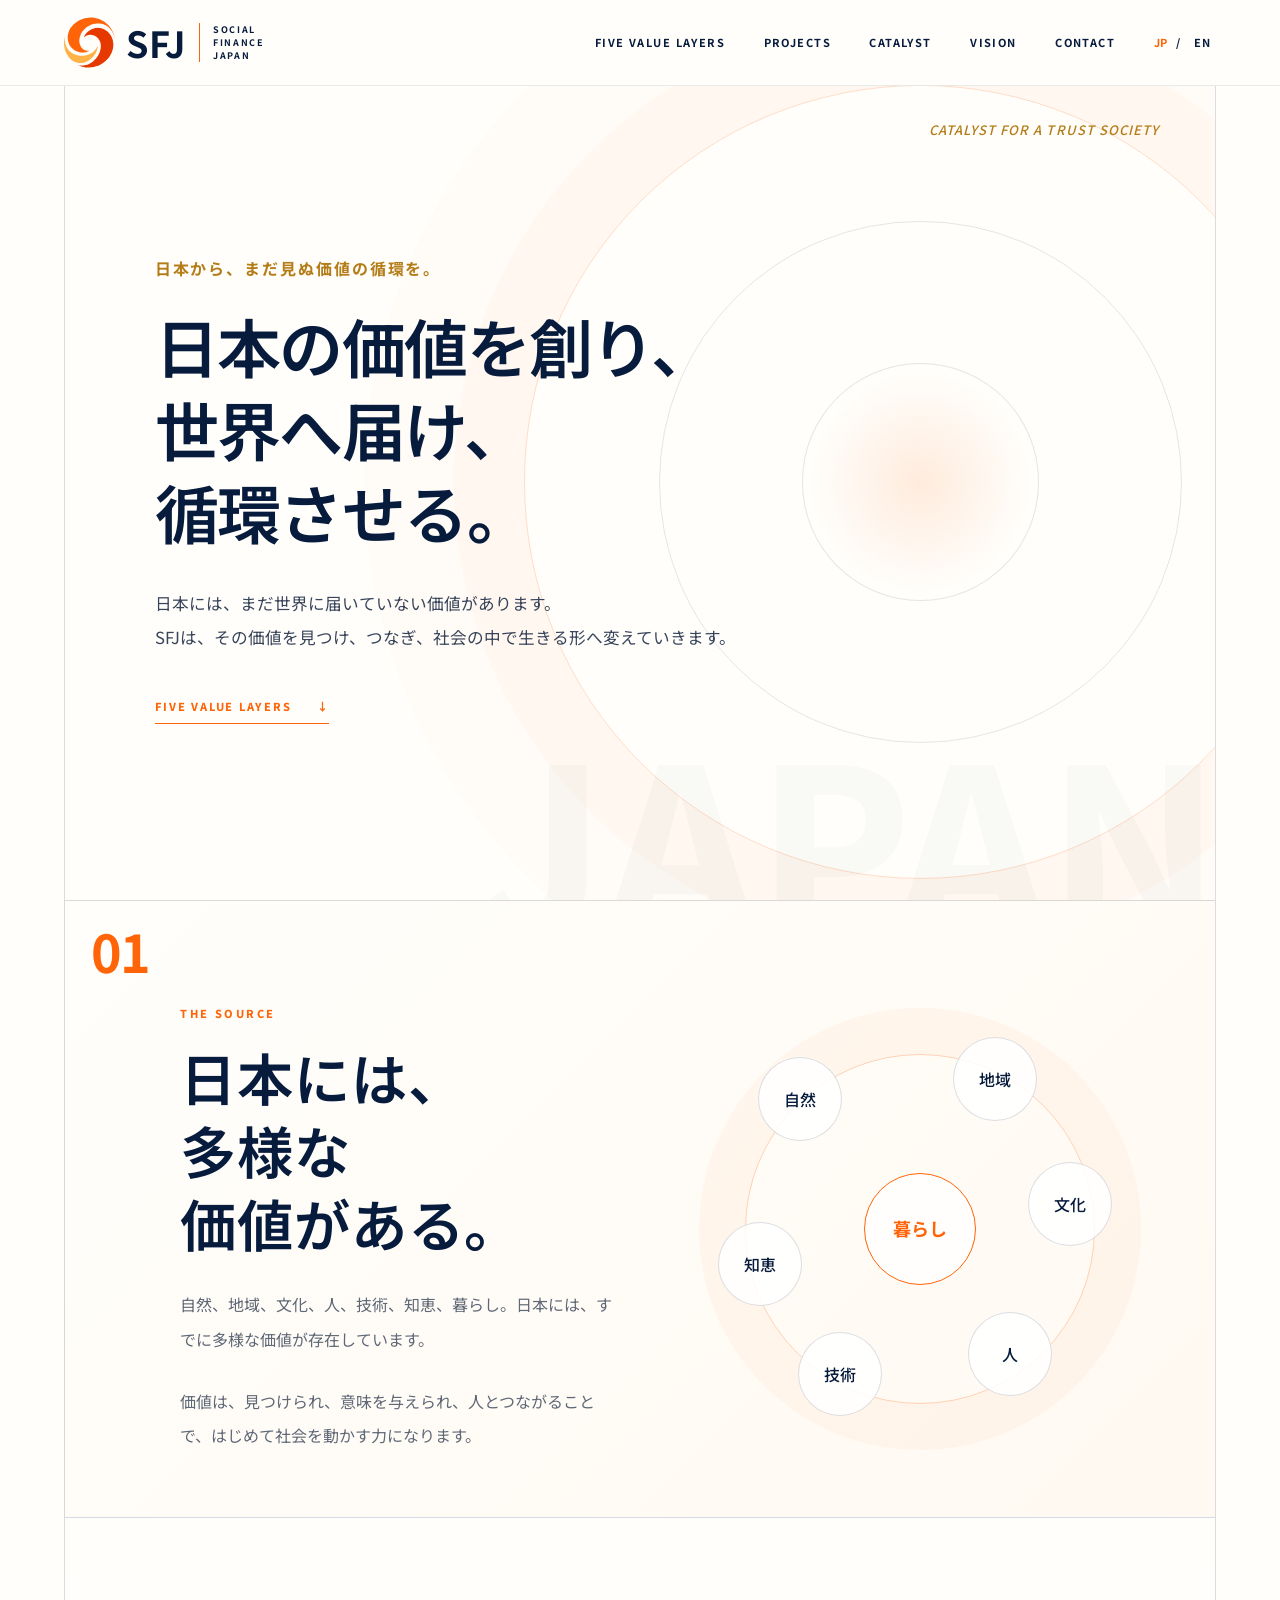
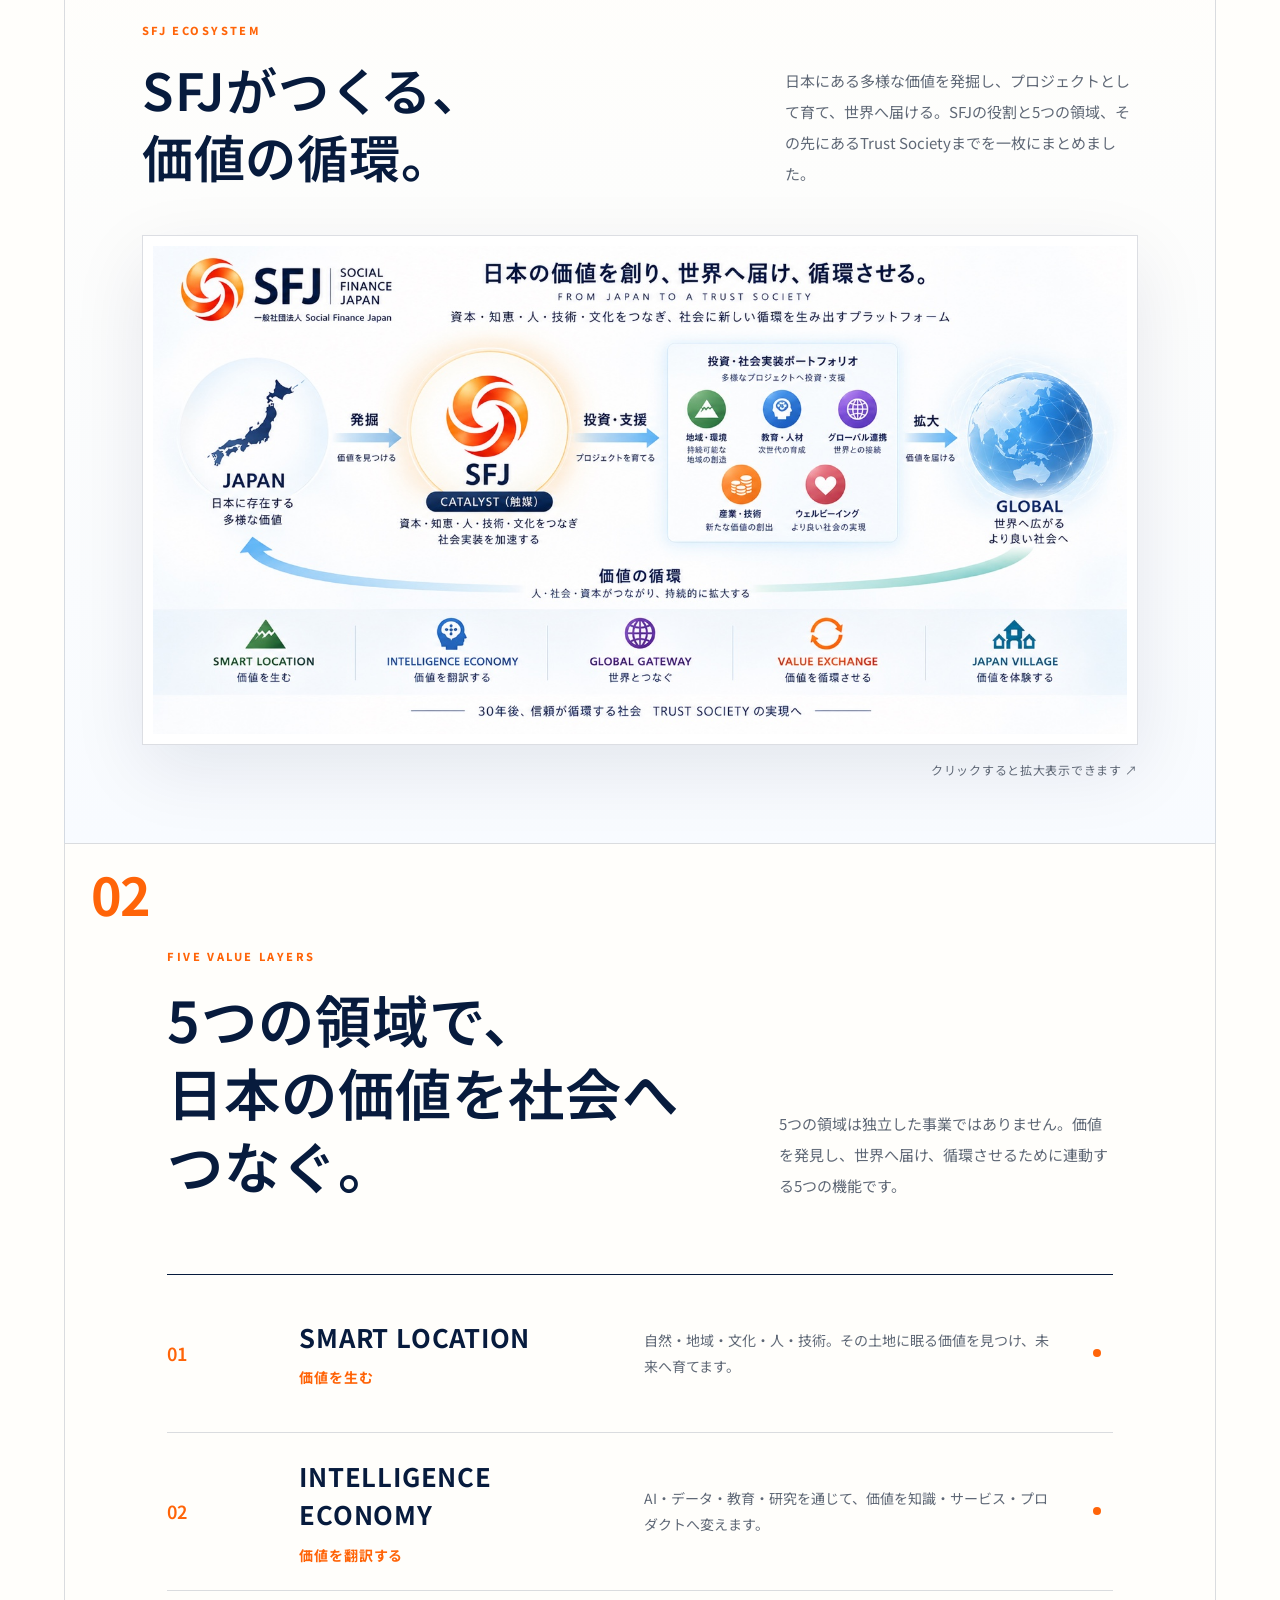
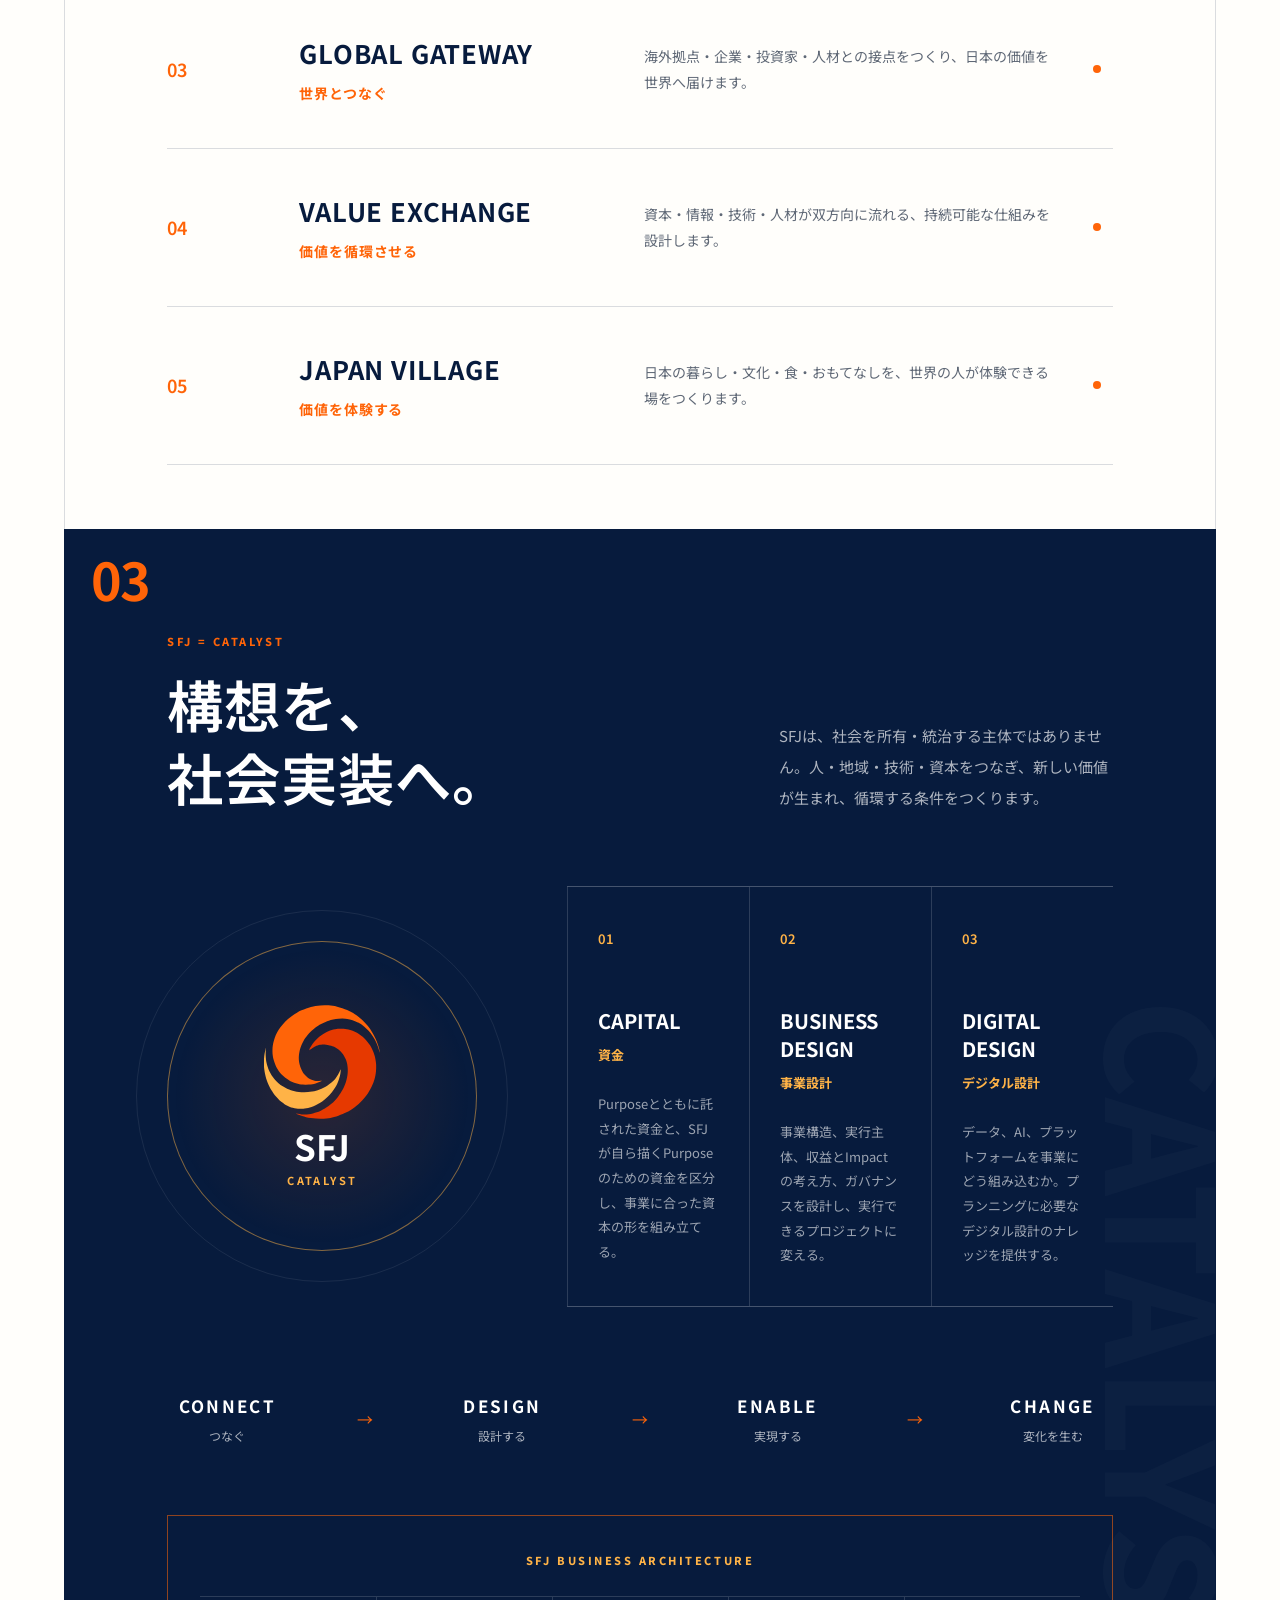
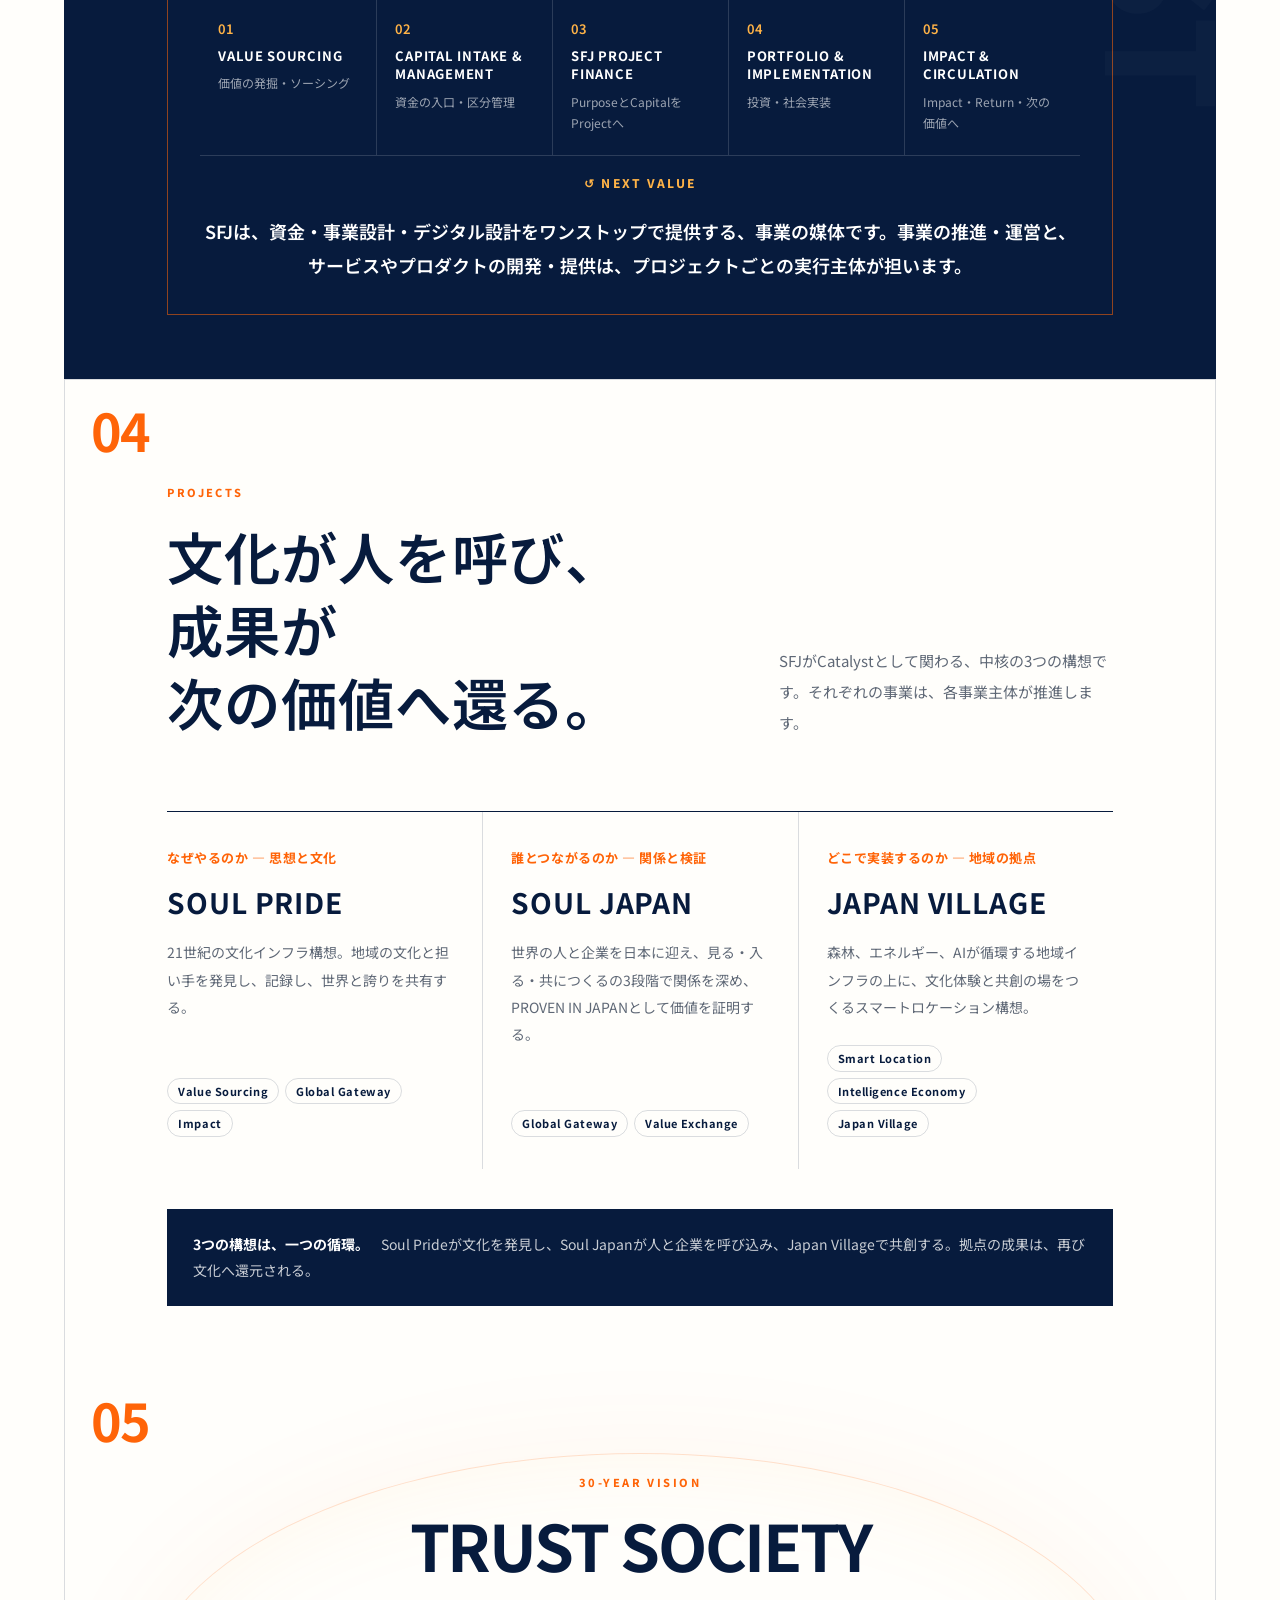
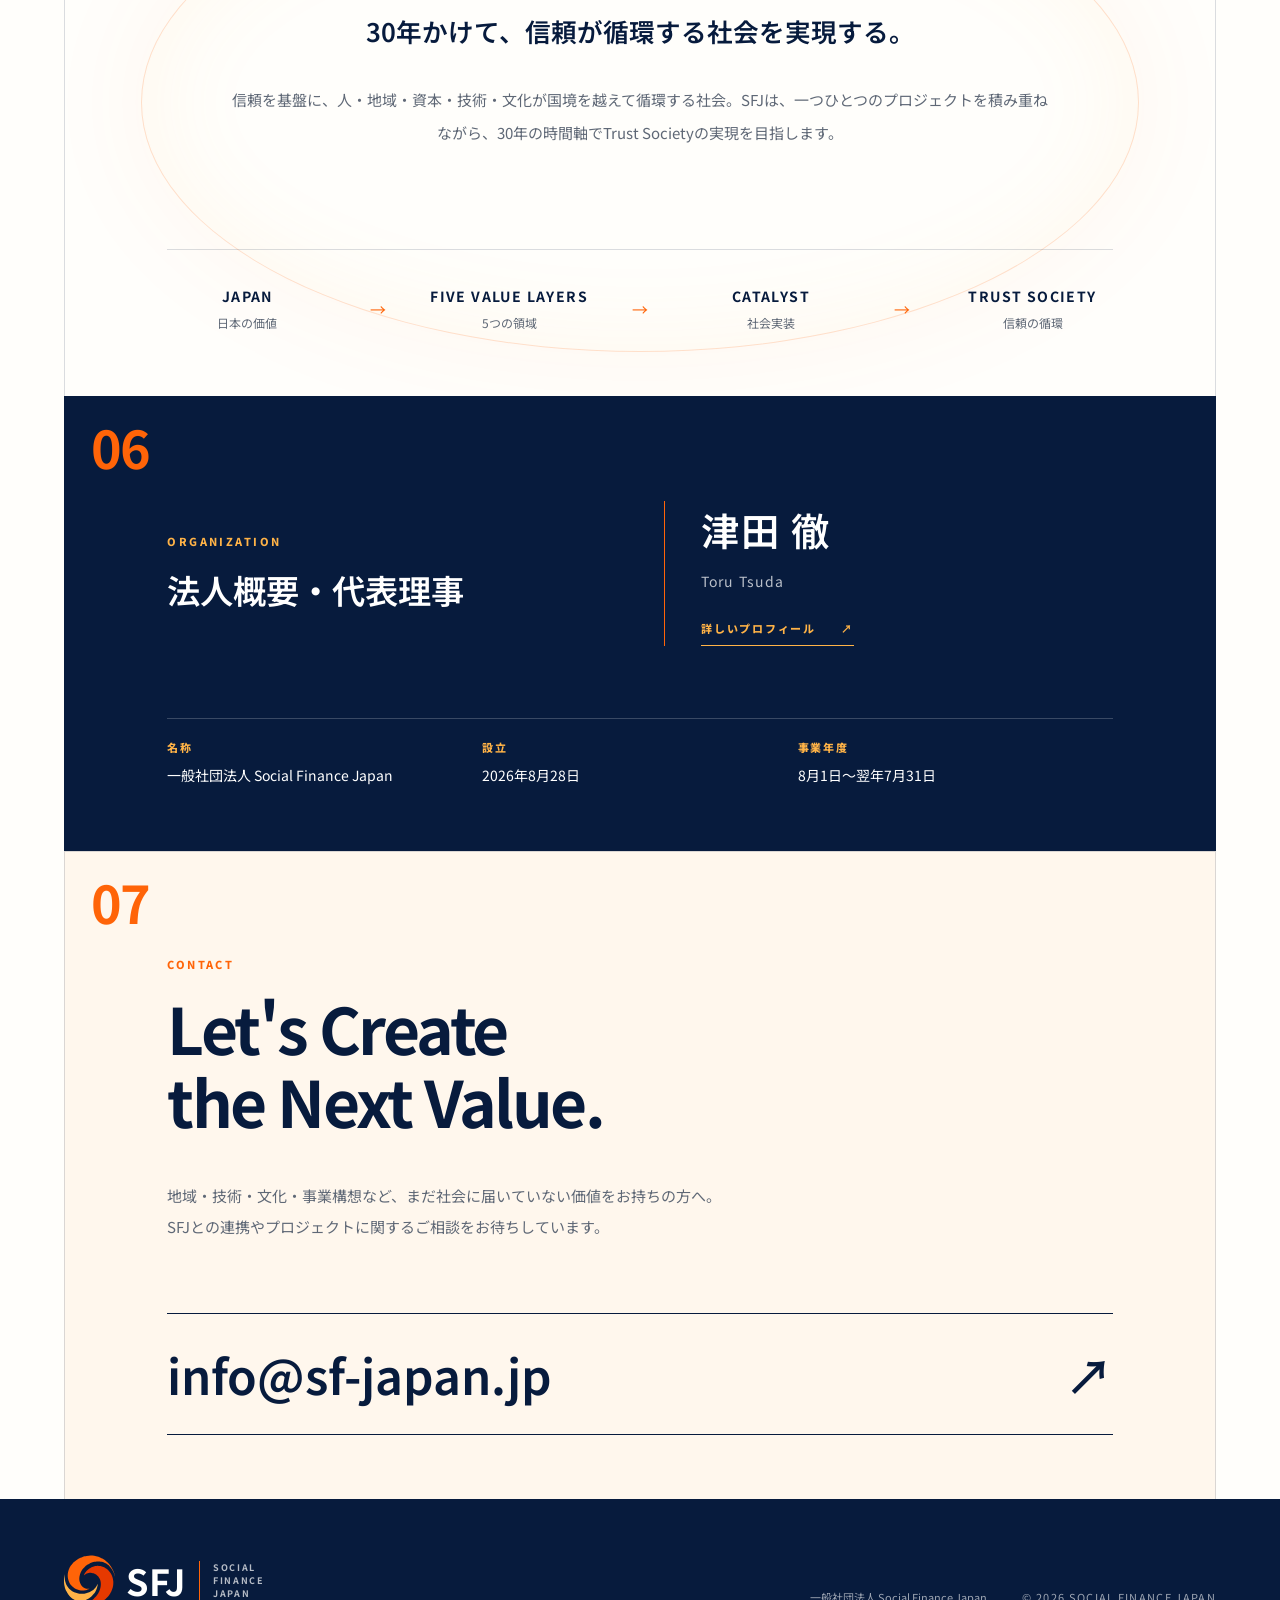
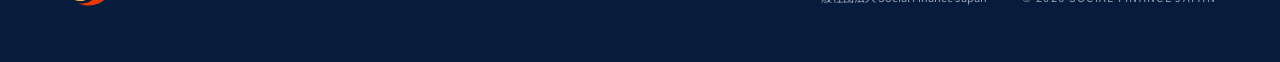
==== commit ed5aaed8: "Add files via upload" ====
--- a/index.html
+++ b/index.html
@@ -1,2 +1,2 @@
-<!DOCTYPE html><html lang="ja"><head><meta charSet="utf-8"/><meta name="viewport" content="width=device-width, initial-scale=1"/><link rel="stylesheet" href="style.css"><title>Social Finance Japan | 日本の価値を世界へ</title><meta name="description" content="SFJは、日本に存在する多様な価値を見つけ、翻訳し、世界へつなぎ、循環させるCatalystです。"/><link rel="shortcut icon" href="sfj-mark.png"/><link rel="icon" href="sfj-mark.png"/>
-</head><body><main><header class="site-header"><a href="#top" aria-label="Social Finance Japan ホーム"><div class="brand "><img src="sfj-mark.png" alt="SFJ" width="78" height="68" loading="eager" fetchPriority="high" decoding="async" data-nimg="1"/><div class="brand__type"><strong>SFJ</strong><span>SOCIAL FINANCE JAPAN</span></div></div></a><div class="header-actions"><nav aria-label="メインナビゲーション"><a href="#values">FIVE VALUES</a><a href="#catalyst">CATALYST</a><a href="#vision">VISION</a><a href="#contact">CONTACT</a></nav><div class="language-switch" aria-label="言語切り替え"><span aria-current="page" lang="ja">JP</span><span aria-hidden="true">/</span><a href="en/" hrefLang="en" lang="en" aria-label="View in English">EN</a></div></div></header><section class="hero section-frame" id="top"><div class="hero__ring" aria-hidden="true"></div><div class="eyebrow">CATALYST FOR A TRUST SOCIETY</div><div class="hero__content"><p class="hero__kicker">日本から、まだ見ぬ価値の循環を。</p><h1>日本の価値を創り、<br/>世界へ届け、<br/>循環させる。</h1><p class="hero__lead">日本には、まだ世界に届いていない価値があります。<br/>SFJは、その価値を見つけ、つなぎ、社会の中で生きる形へ変えていきます。</p><a class="text-link" href="#values">OUR FIVE VALUES <span aria-hidden="true">↓</span></a></div><div class="hero__word" aria-hidden="true">JAPAN</div></section><section class="japan section-frame"><div class="section-number">01</div><div class="japan__copy"><p class="section-label">THE SOURCE</p><h2>日本には、多様な価値がある。</h2><p>自然、地域、文化、人、技術、知恵、暮らし。日本には、すでに多様な価値が存在しています。</p><p>価値は、見つけられ、意味を与えられ、人とつながることで、はじめて社会を動かす力になります。</p></div><div class="japan__keywords" aria-label="日本に存在する価値"><span>自然</span><span>地域</span><span>文化</span><span>人</span><span>技術</span><span>知恵</span><span>暮らし</span></div></section><section class="ecosystem-visual section-frame" aria-labelledby="ecosystem-title"><div class="ecosystem-visual__heading"><div><p class="section-label">SFJ ECOSYSTEM</p><h2 id="ecosystem-title">SFJがつくる、価値の循環。</h2></div><p>日本にある多様な価値を発掘し、プロジェクトとして育て、世界へ届ける。SFJの役割と5つの領域、その先にあるTrust Societyまでを一枚にまとめました。</p></div><a class="ecosystem-visual__image" href="sfj-ecosystem.jpeg" target="_blank" rel="noopener noreferrer" aria-label="SFJの価値循環図を別タブで拡大表示"><img src="sfj-ecosystem.jpeg" alt="日本の価値を発掘し、SFJがCatalystとして投資・支援し、5つの領域を通じて世界へ届け、価値を循環させる全体図" width="1536" height="768" loading="lazy" decoding="async" data-nimg="1"/></a><p class="ecosystem-visual__caption">クリックすると拡大表示できます <span aria-hidden="true">↗</span></p></section><section class="values section-frame" id="values"><div class="section-number">02</div><div class="section-heading"><div><p class="section-label">FIVE VALUES OF SFJ</p><h2>5つの領域で、<br/>日本の価値を社会へつなぐ。</h2></div><p>5つの領域は独立した事業ではありません。価値を発見し、世界へ届け、循環させるために連動する5つの機能です。</p></div><div class="values__list"><article class="value-row"><span class="value-row__number">01</span><div class="value-row__title"><h3>SMART LOCATION</h3><strong>価値を生む</strong></div><p>自然・地域・文化・人・技術。その土地に眠る価値を見つけ、未来へ育てます。</p><span class="value-row__dot" aria-hidden="true"></span></article><article class="value-row"><span class="value-row__number">02</span><div class="value-row__title"><h3>INTELLIGENCE ECONOMY</h3><strong>価値を翻訳する</strong></div><p>AI・データ・教育・研究を通じて、価値を知識・サービス・プロダクトへ変えます。</p><span class="value-row__dot" aria-hidden="true"></span></article><article class="value-row"><span class="value-row__number">03</span><div class="value-row__title"><h3>GLOBAL GATEWAY</h3><strong>世界とつなぐ</strong></div><p>海外拠点・企業・投資家・人材との接点をつくり、日本の価値を世界へ届けます。</p><span class="value-row__dot" aria-hidden="true"></span></article><article class="value-row"><span class="value-row__number">04</span><div class="value-row__title"><h3>VALUE EXCHANGE</h3><strong>価値を循環させる</strong></div><p>資本・情報・技術・人材が双方向に流れる、持続可能な仕組みを設計します。</p><span class="value-row__dot" aria-hidden="true"></span></article><article class="value-row"><span class="value-row__number">05</span><div class="value-row__title"><h3>JAPAN VILLAGE</h3><strong>価値を体験する</strong></div><p>日本の暮らし・文化・食・おもてなしを、世界の人が体験できる場をつくります。</p><span class="value-row__dot" aria-hidden="true"></span></article></div></section><section class="catalyst section-frame" id="catalyst"><div class="section-number">03</div><div class="section-heading section-heading--light"><div><p class="section-label">SFJ = CATALYST</p><h2>構想を、社会実装へ。</h2></div><p>SFJは、社会を所有・統治する主体ではありません。人・地域・技術・資本をつなぎ、新しい価値が生まれ、循環する条件をつくります。</p></div><div class="catalyst__system"><div class="catalyst__core"><img src="sfj-mark.png" alt="" width="116" height="102" loading="lazy" decoding="async" data-nimg="1"/><span>SFJ</span><strong>CATALYST</strong></div><div class="catalyst__designs"><article><span>0<!-- -->1</span><h3>PROJECT DESIGN</h3><strong>プロジェクト設計</strong><p>地域資源・社会課題・構想を整理し、実行可能なプロジェクトへ設計する。</p></article><article><span>0<!-- -->2</span><h3>INVESTMENT &amp; SUPPORT</h3><strong>投資・支援</strong><p>資金・知見・ネットワークを組み合わせ、プロジェクトの立ち上げと成長を支える。</p></article><article><span>0<!-- -->3</span><h3>SOCIAL IMPLEMENTATION</h3><strong>社会実装</strong><p>最適な実行主体と連携し、プロジェクトを社会の中で機能する形へ育てる。</p></article></div></div><div class="catalyst__flow" aria-label="Catalystによる社会実装の流れ"><span><b>CONNECT</b>つなぐ</span><i aria-hidden="true">→</i><span><b>DESIGN</b>設計する</span><i aria-hidden="true">→</i><span><b>ENABLE</b>実現する</span><i aria-hidden="true">→</i><span><b>CHANGE</b>変化を生む</span></div><div class="social-implementation"><small>SFJ BUSINESS ARCHITECTURE</small><strong>SFJは、自らすべての事業を運営するのではなく、プロジェクトごとに最適な実行主体と連携し、出資・支援・設計を通じて社会実装を進めます。</strong></div></section><section class="vision section-frame" id="vision"><div class="section-number">04</div><div class="vision__halo" aria-hidden="true"></div><p class="section-label">30-YEAR VISION</p><h2>TRUST SOCIETY</h2><p class="vision__ja">30年かけて、信頼が循環する社会を実現する。</p><p class="vision__body">信頼を基盤に、人・地域・資本・技術・文化が国境を越えて循環する社会。SFJは、一つひとつのプロジェクトを積み重ねながら、30年の時間軸でTrust Societyの実現を目指します。</p><div class="vision__path"><span><b>JAPAN</b>日本の価値</span><i>→</i><span><b>FIVE VALUES</b>5つの領域</span><i>→</i><span><b>CATALYST</b>社会実装</span><i>→</i><span><b>TRUST SOCIETY</b>信頼の循環</span></div></section><section class="representative section-frame" id="representative" aria-labelledby="representative-title"><div class="section-number">05</div><div><p class="section-label">REPRESENTATIVE DIRECTOR</p><h2 id="representative-title">代表理事</h2></div><div class="representative__identity"><p class="representative__name">津田 徹<span lang="en">Toru Tsuda</span></p><a class="text-link" href="https://lucci-jp.github.io/aboutme/" target="_blank" rel="noopener noreferrer" aria-label="詳しいプロフィール（別タブで開きます）">詳しいプロフィール <span aria-hidden="true">↗</span></a></div></section><section class="contact section-frame" id="contact"><div class="section-number">06</div><p class="section-label">CONTACT</p><h2>Let&#x27;s Create<br/>the Next Value.</h2><p>地域・技術・文化・事業構想など、まだ社会に届いていない価値をお持ちの方へ。<br/>SFJとの連携やプロジェクトに関するご相談をお待ちしています。</p><a class="contact__mail" href="mailto:info@sf-japan.jp">info@sf-japan.jp <span aria-hidden="true">↗</span></a></section><footer><div class="brand brand--footer"><img src="sfj-mark.png" alt="SFJ" width="78" height="68" loading="lazy" decoding="async" data-nimg="1"/><div class="brand__type"><strong>SFJ</strong><span>SOCIAL FINANCE JAPAN</span></div></div><p>一般社団法人 Social Finance Japan</p><p class="footer__copy">© 2026 SOCIAL FINANCE JAPAN</p></footer></main></body></html>+<!DOCTYPE html><html lang="ja"><head><meta charSet="utf-8"/><meta name="viewport" content="width=device-width, initial-scale=1"/><link rel="stylesheet" href="style.css"><title>Social Finance Japan | 日本の価値を世界へ</title><meta name="description" content="SFJは、日本に存在する多様な価値を見つけ、翻訳し、世界へつなぎ、循環させるCatalystです。"/>
+<link rel="stylesheet" href="additions.css"><link rel="alternate" hreflang="ja" href="https://sf-japan.jp/"/><link rel="alternate" hreflang="en" href="https://sf-japan.jp/en/"/><link rel="alternate" hreflang="x-default" href="https://sf-japan.jp/"/><link rel="canonical" href="https://sf-japan.jp/"/><meta property="og:type" content="website"/><meta property="og:url" content="https://sf-japan.jp/"/><meta property="og:title" content="Social Finance Japan | SFJ"/><meta property="og:description" content="SFJは、日本に存在する多様な価値を見つけ、翻訳し、世界へつなぎ、循環させるCatalystです。"/><meta property="og:image" content="https://sf-japan.jp/og-image.png"/><meta name="twitter:card" content="summary_large_image"/><link rel="icon" type="image/svg+xml" href="sfj-mark.svg"/><link rel="apple-touch-icon" href="apple-touch-icon.png"/></head><body><main><header class="site-header"><a href="#top" aria-label="Social Finance Japan ホーム"><div class="brand "><img src="sfj-mark.svg" alt="SFJ" width="78" height="68" loading="eager" fetchPriority="high" decoding="async" data-nimg="1"/><div class="brand__type"><strong>SFJ</strong><span>SOCIAL FINANCE JAPAN</span></div></div></a><div class="header-actions"><nav aria-label="メインナビゲーション"><a href="#values">FIVE VALUE LAYERS</a><a href="#projects">PROJECTS</a><a href="#catalyst">CATALYST</a><a href="#vision">VISION</a><a href="#contact">CONTACT</a></nav><div class="language-switch" aria-label="言語切り替え"><span aria-current="page" lang="ja">JP</span><span aria-hidden="true">/</span><a href="en/" hrefLang="en" lang="en" aria-label="View in English">EN</a></div></div></header><section class="hero section-frame" id="top"><div class="hero__ring" aria-hidden="true"></div><div class="eyebrow">CATALYST FOR A TRUST SOCIETY</div><div class="hero__content"><p class="hero__kicker">日本から、まだ見ぬ価値の循環を。</p><h1>日本の価値を創り、<br/>世界へ届け、<br/>循環させる。</h1><p class="hero__lead">日本には、まだ世界に届いていない価値があります。<br/>SFJは、その価値を見つけ、つなぎ、社会の中で生きる形へ変えていきます。</p><a class="text-link" href="#values">FIVE VALUE LAYERS <span aria-hidden="true">↓</span></a></div><div class="hero__word" aria-hidden="true">JAPAN</div></section><section class="japan section-frame"><div class="section-number">01</div><div class="japan__copy"><p class="section-label">THE SOURCE</p><h2>日本には、<br/><span class="nw">多様な</span><span class="nw">価値がある。</span></h2><p>自然、地域、文化、人、技術、知恵、暮らし。日本には、すでに多様な価値が存在しています。</p><p>価値は、見つけられ、意味を与えられ、人とつながることで、はじめて社会を動かす力になります。</p></div><div class="japan__keywords" aria-label="日本に存在する価値"><span>自然</span><span>地域</span><span>文化</span><span>人</span><span>技術</span><span>知恵</span><span>暮らし</span></div></section><section class="ecosystem-visual section-frame" aria-labelledby="ecosystem-title"><div class="ecosystem-visual__heading"><div><p class="section-label">SFJ ECOSYSTEM</p><h2 id="ecosystem-title">SFJがつくる、<br/>価値の循環。</h2></div><p>日本にある多様な価値を発掘し、プロジェクトとして育て、世界へ届ける。SFJの役割と5つの領域、その先にあるTrust Societyまでを一枚にまとめました。</p></div><a class="ecosystem-visual__image" href="sfj-ecosystem.jpeg" target="_blank" rel="noopener noreferrer" aria-label="SFJの価値循環図を別タブで拡大表示"><img src="sfj-ecosystem.jpeg" alt="日本の価値を発掘し、SFJがCatalystとして投資・支援し、5つの領域を通じて世界へ届け、価値を循環させる全体図" width="1536" height="768" loading="lazy" decoding="async" data-nimg="1"/></a><p class="ecosystem-visual__caption">クリックすると拡大表示できます <span aria-hidden="true">↗</span></p></section><section class="values section-frame" id="values"><div class="section-number">02</div><div class="section-heading"><div><p class="section-label">FIVE VALUE LAYERS</p><h2>5つの領域で、<br/>日本の価値を社会へつなぐ。</h2></div><p>5つの領域は独立した事業ではありません。価値を発見し、世界へ届け、循環させるために連動する5つの機能です。</p></div><div class="values__list"><article class="value-row"><span class="value-row__number">01</span><div class="value-row__title"><h3>SMART LOCATION</h3><strong>価値を生む</strong></div><p>自然・地域・文化・人・技術。その土地に眠る価値を見つけ、未来へ育てます。</p><span class="value-row__dot" aria-hidden="true"></span></article><article class="value-row"><span class="value-row__number">02</span><div class="value-row__title"><h3>INTELLIGENCE ECONOMY</h3><strong>価値を翻訳する</strong></div><p>AI・データ・教育・研究を通じて、価値を知識・サービス・プロダクトへ変えます。</p><span class="value-row__dot" aria-hidden="true"></span></article><article class="value-row"><span class="value-row__number">03</span><div class="value-row__title"><h3>GLOBAL GATEWAY</h3><strong>世界とつなぐ</strong></div><p>海外拠点・企業・投資家・人材との接点をつくり、日本の価値を世界へ届けます。</p><span class="value-row__dot" aria-hidden="true"></span></article><article class="value-row"><span class="value-row__number">04</span><div class="value-row__title"><h3>VALUE EXCHANGE</h3><strong>価値を循環させる</strong></div><p>資本・情報・技術・人材が双方向に流れる、持続可能な仕組みを設計します。</p><span class="value-row__dot" aria-hidden="true"></span></article><article class="value-row"><span class="value-row__number">05</span><div class="value-row__title"><h3>JAPAN VILLAGE</h3><strong>価値を体験する</strong></div><p>日本の暮らし・文化・食・おもてなしを、世界の人が体験できる場をつくります。</p><span class="value-row__dot" aria-hidden="true"></span></article></div></section><section class="catalyst section-frame" id="catalyst"><div class="section-number">03</div><div class="section-heading section-heading--light"><div><p class="section-label">SFJ = CATALYST</p><h2>構想を、<br/><span class="nw">社会実装へ。</span></h2></div><p>SFJは、社会を所有・統治する主体ではありません。人・地域・技術・資本をつなぎ、新しい価値が生まれ、循環する条件をつくります。</p></div><div class="catalyst__system"><div class="catalyst__core"><img src="sfj-mark.svg" alt="" width="116" height="102" loading="lazy" decoding="async" data-nimg="1"/><span>SFJ</span><strong>CATALYST</strong></div><div class="catalyst__designs"><article><span>01</span><h3>CAPITAL</h3><strong>資金</strong><p>Purposeとともに託された資金と、SFJが自ら描くPurposeのための資金を区分し、事業に合った資本の形を組み立てる。</p></article><article><span>02</span><h3>BUSINESS DESIGN</h3><strong>事業設計</strong><p>事業構造、実行主体、収益とImpactの考え方、ガバナンスを設計し、実行できるプロジェクトに変える。</p></article><article><span>03</span><h3>DIGITAL DESIGN</h3><strong>デジタル設計</strong><p>データ、AI、プラットフォームを事業にどう組み込むか。プランニングに必要なデジタル設計のナレッジを提供する。</p></article></div></div><div class="catalyst__flow" aria-label="Catalystによる社会実装の流れ"><span><b>CONNECT</b>つなぐ</span><i aria-hidden="true">→</i><span><b>DESIGN</b>設計する</span><i aria-hidden="true">→</i><span><b>ENABLE</b>実現する</span><i aria-hidden="true">→</i><span><b>CHANGE</b>変化を生む</span></div><div class="sfj-arch"><small>SFJ BUSINESS ARCHITECTURE</small><ol><li><span>01</span><b>VALUE SOURCING</b><em>価値の発掘・ソーシング</em></li><li><span>02</span><b>CAPITAL INTAKE &amp; MANAGEMENT</b><em>資金の入口・区分管理</em></li><li><span>03</span><b>SFJ PROJECT FINANCE</b><em>PurposeとCapitalをProjectへ</em></li><li><span>04</span><b>PORTFOLIO &amp; IMPLEMENTATION</b><em>投資・社会実装</em></li><li><span>05</span><b>IMPACT &amp; CIRCULATION</b><em>Impact・Return・次の価値へ</em></li></ol><p class="sfj-arch__loop">↺ NEXT VALUE</p><strong>SFJは、資金・事業設計・デジタル設計をワンストップで提供する、事業の媒体です。事業の推進・運営と、サービスやプロダクトの開発・提供は、プロジェクトごとの実行主体が担います。</strong></div></section><section class="projects section-frame" id="projects"><div class="section-number">04</div><div class="section-heading"><div><p class="section-label">PROJECTS</p><h2><span class="nw">文化が人を呼び、</span><br/><span class="nw">成果が</span><span class="nw">次の価値へ還る。</span></h2></div><p>SFJがCatalystとして関わる、中核の3つの構想です。それぞれの事業は、各事業主体が推進します。</p></div><div class="projects__list"><article><p class="projects__q">なぜやるのか ― 思想と文化</p><h3>SOUL PRIDE</h3><p>21世紀の文化インフラ構想。地域の文化と担い手を発見し、記録し、世界と誇りを共有する。</p><div class="projects__tags"><span>Value Sourcing</span><span>Global Gateway</span><span>Impact</span></div></article><article><p class="projects__q">誰とつながるのか ― 関係と検証</p><h3>SOUL JAPAN</h3><p>世界の人と企業を日本に迎え、見る・入る・共につくるの3段階で関係を深め、PROVEN IN JAPANとして価値を証明する。</p><div class="projects__tags"><span>Global Gateway</span><span>Value Exchange</span></div></article><article><p class="projects__q">どこで実装するのか ― 地域の拠点</p><h3>JAPAN VILLAGE</h3><p>森林、エネルギー、AIが循環する地域インフラの上に、文化体験と共創の場をつくるスマートロケーション構想。</p><div class="projects__tags"><span>Smart Location</span><span>Intelligence Economy</span><span>Japan Village</span></div></article></div><p class="projects__cycle"><b>3つの構想は、一つの循環。</b>Soul Prideが文化を発見し、Soul Japanが人と企業を呼び込み、Japan Villageで共創する。拠点の成果は、再び文化へ還元される。</p></section><section class="vision section-frame" id="vision"><div class="section-number">05</div><div class="vision__halo" aria-hidden="true"></div><p class="section-label">30-YEAR VISION</p><h2>TRUST SOCIETY</h2><p class="vision__ja">30年かけて、信頼が循環する社会を実現する。</p><p class="vision__body">信頼を基盤に、人・地域・資本・技術・文化が国境を越えて循環する社会。SFJは、一つひとつのプロジェクトを積み重ねながら、30年の時間軸でTrust Societyの実現を目指します。</p><div class="vision__path"><span><b>JAPAN</b>日本の価値</span><i>→</i><span><b>FIVE VALUE LAYERS</b>5つの領域</span><i>→</i><span><b>CATALYST</b>社会実装</span><i>→</i><span><b>TRUST SOCIETY</b>信頼の循環</span></div></section><section class="representative section-frame" id="representative" aria-labelledby="representative-title"><div class="section-number">06</div><div><p class="section-label">ORGANIZATION</p><h2 id="representative-title">法人概要・代表理事</h2></div><div class="representative__identity"><p class="representative__name">津田 徹<span lang="en">Toru Tsuda</span></p><a class="text-link" href="https://lucci-jp.github.io/aboutme/" target="_blank" rel="noopener noreferrer" aria-label="詳しいプロフィール（別タブで開きます）">詳しいプロフィール <span aria-hidden="true">↗</span></a></div><dl class="org"><div><dt>名称</dt><dd>一般社団法人 Social Finance Japan</dd></div><div><dt>設立</dt><dd>2026年8月28日</dd></div><div><dt>事業年度</dt><dd>8月1日〜翌年7月31日</dd></div></dl></section><section class="contact section-frame" id="contact"><div class="section-number">07</div><p class="section-label">CONTACT</p><h2>Let&#x27;s Create<br/>the Next Value.</h2><p>地域・技術・文化・事業構想など、まだ社会に届いていない価値をお持ちの方へ。<br/>SFJとの連携やプロジェクトに関するご相談をお待ちしています。</p><a class="contact__mail" href="mailto:info@sf-japan.jp">info@sf-japan.jp <span aria-hidden="true">↗</span></a></section><footer><div class="brand brand--footer"><img src="sfj-mark.svg" alt="SFJ" width="78" height="68" loading="lazy" decoding="async" data-nimg="1"/><div class="brand__type"><strong>SFJ</strong><span>SOCIAL FINANCE JAPAN</span></div></div><p>一般社団法人 Social Finance Japan</p><p class="footer__copy">© 2026 SOCIAL FINANCE JAPAN</p></footer></main></body></html>
--- a/additions.css
+++ b/additions.css
@@ -0,0 +1,45 @@
+/* ===== SFJ additions (2026-10) ===== */
+.nw{display:inline-block}
+.brand img{width:51px;height:51px}
+.catalyst__core img{width:116px;height:116px;object-fit:contain}
+/* business architecture */
+.sfj-arch{margin-top:70px;border:1px solid #ff64088c;padding:36px 32px 32px;color:#fff;text-align:center}
+.sfj-arch small{display:block;color:#ffb347;letter-spacing:.23em;font-size:11px;font-weight:800}
+.sfj-arch ol{list-style:none;margin:28px 0 0;padding:0;display:grid;grid-template-columns:repeat(5,1fr);border-top:1px solid #ffffff26;border-bottom:1px solid #ffffff26;text-align:left}
+.sfj-arch li{padding:22px 18px;border-left:1px solid #ffffff26;display:flex;flex-direction:column;gap:8px;position:relative}
+.sfj-arch li:first-child{border-left:0}
+.sfj-arch li span{color:#ffb347;font-family:var(--font-sfj);font-size:13px;font-weight:600;font-variant-numeric:tabular-nums}
+.sfj-arch li b{font-family:var(--font-sfj);font-size:13px;letter-spacing:.06em;line-height:1.45}
+.sfj-arch li em{font-style:normal;color:#fff9;font-size:12px;line-height:1.7}
+.sfj-arch__loop{margin-top:18px;color:#ffb347;font-size:12px;font-weight:800;letter-spacing:.18em}
+.sfj-arch strong{display:block;max-width:940px;margin:22px auto 0;font-family:var(--font-sfj);font-size:clamp(15px,1.5vw,18px);font-weight:600;line-height:1.9}
+/* projects */
+.projects{border-top:1px solid var(--line);padding:104px clamp(32px,8vw,120px) 64px;background:var(--paper)}
+.projects__list{display:grid;grid-template-columns:repeat(3,1fr);border-top:1px solid var(--navy)}
+.projects__list article{padding:36px 28px 32px;border-left:1px solid var(--line);display:flex;flex-direction:column}
+.projects__list article:first-child{border-left:0;padding-left:0}
+.projects__q{color:var(--orange);font-size:13px;font-weight:700;letter-spacing:.04em}
+.projects__list h3{font-family:var(--font-sfj);font-size:clamp(22px,2.2vw,30px);font-weight:700;letter-spacing:.03em;margin:14px 0 16px}
+.projects__list article>p:not(.projects__q){color:var(--muted);font-size:14px;line-height:1.95}
+.projects__tags{margin-top:auto;padding-top:24px;display:flex;flex-wrap:wrap;gap:6px}
+.projects__tags span{font-size:11px;font-weight:700;letter-spacing:.05em;padding:4px 10px;border:1px solid var(--line);border-radius:999px;color:var(--navy)}
+.projects__cycle{margin-top:40px;padding:22px 26px;background:var(--navy);color:#ffffffc7;font-size:14px;line-height:1.9}
+.projects__cycle b{color:#fff;margin-right:12px}
+/* organization */
+.org{grid-column:1/-1;margin:24px 0 0;display:grid;grid-template-columns:repeat(3,1fr);border-top:1px solid #ffffff33}
+.org>div{padding:20px 18px 0 0}
+.org dt{color:#ffb347;font-size:11px;font-weight:800;letter-spacing:.16em}
+.org dd{margin:8px 0 0;font-size:14px;line-height:1.7;color:#fff}
+.todo{background:#fff3c4;color:#6b4e00;border-radius:3px;padding:1px 6px;font-weight:600}
+@media (width<=900px){
+  .sfj-arch{padding:28px 20px}
+  .sfj-arch ol{grid-template-columns:1fr}
+  .sfj-arch li{border-left:0;border-top:1px solid #ffffff26}
+  .sfj-arch li:first-child{border-top:0}
+  .projects{padding:84px 28px 48px}
+  .projects__list{grid-template-columns:1fr}
+  .projects__list article,.projects__list article:first-child{border-left:0;border-top:1px solid var(--line);padding:28px 0}
+  .projects__list article:first-child{border-top:0}
+  .org{grid-template-columns:1fr;gap:0}
+}
+@media (width<=520px){ .org{grid-template-columns:1fr} }
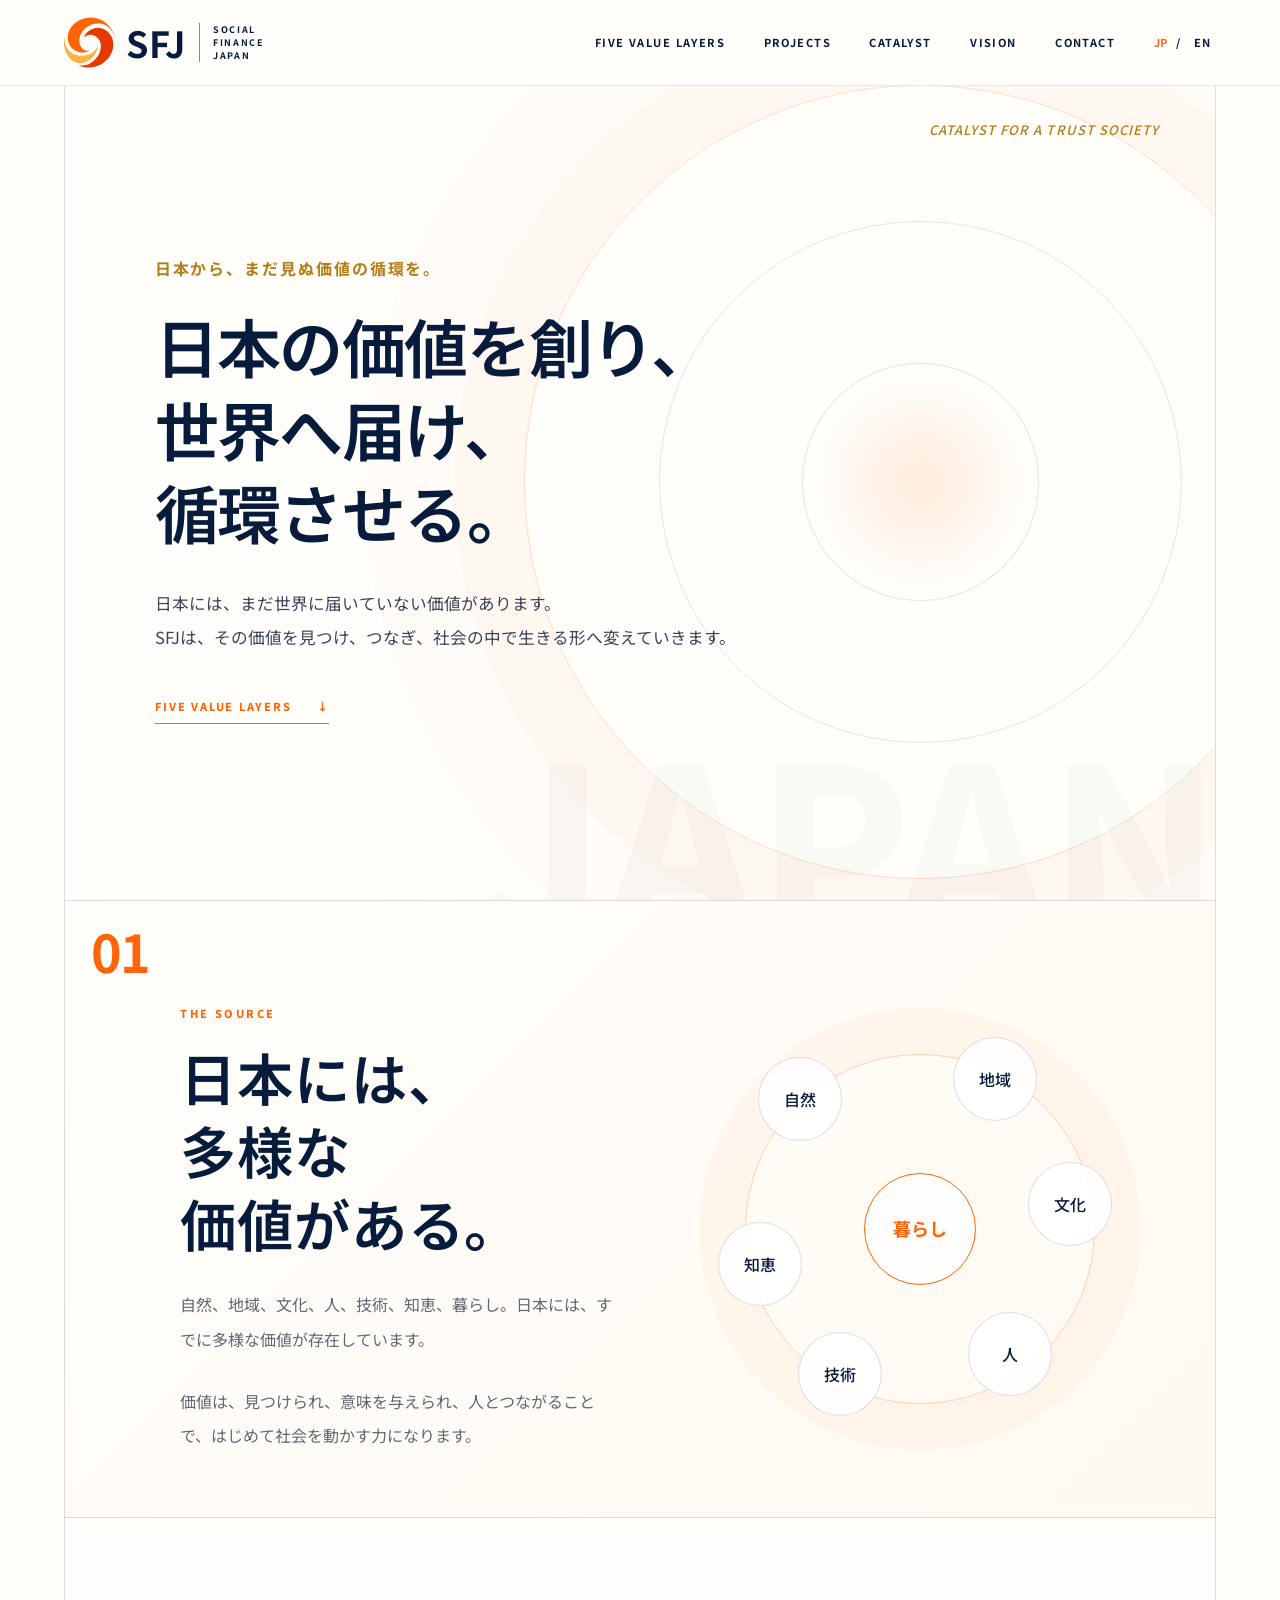
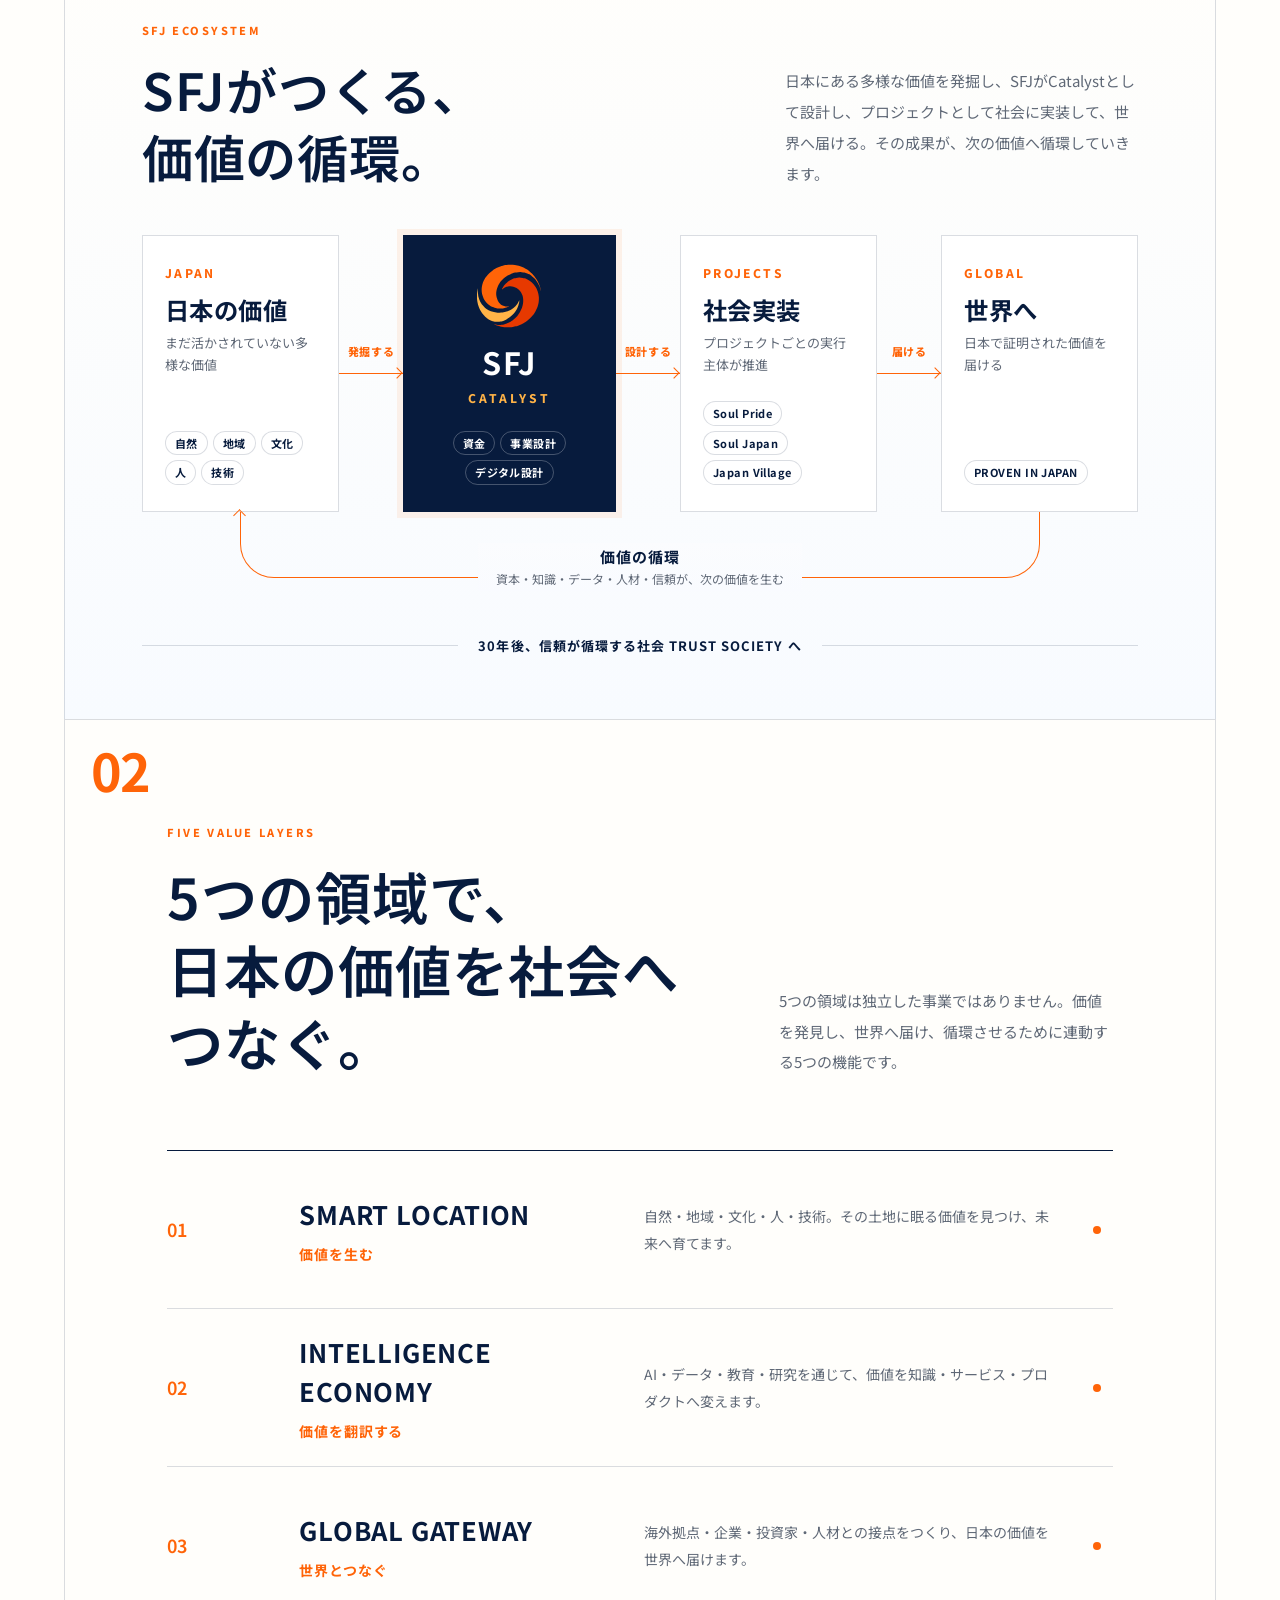
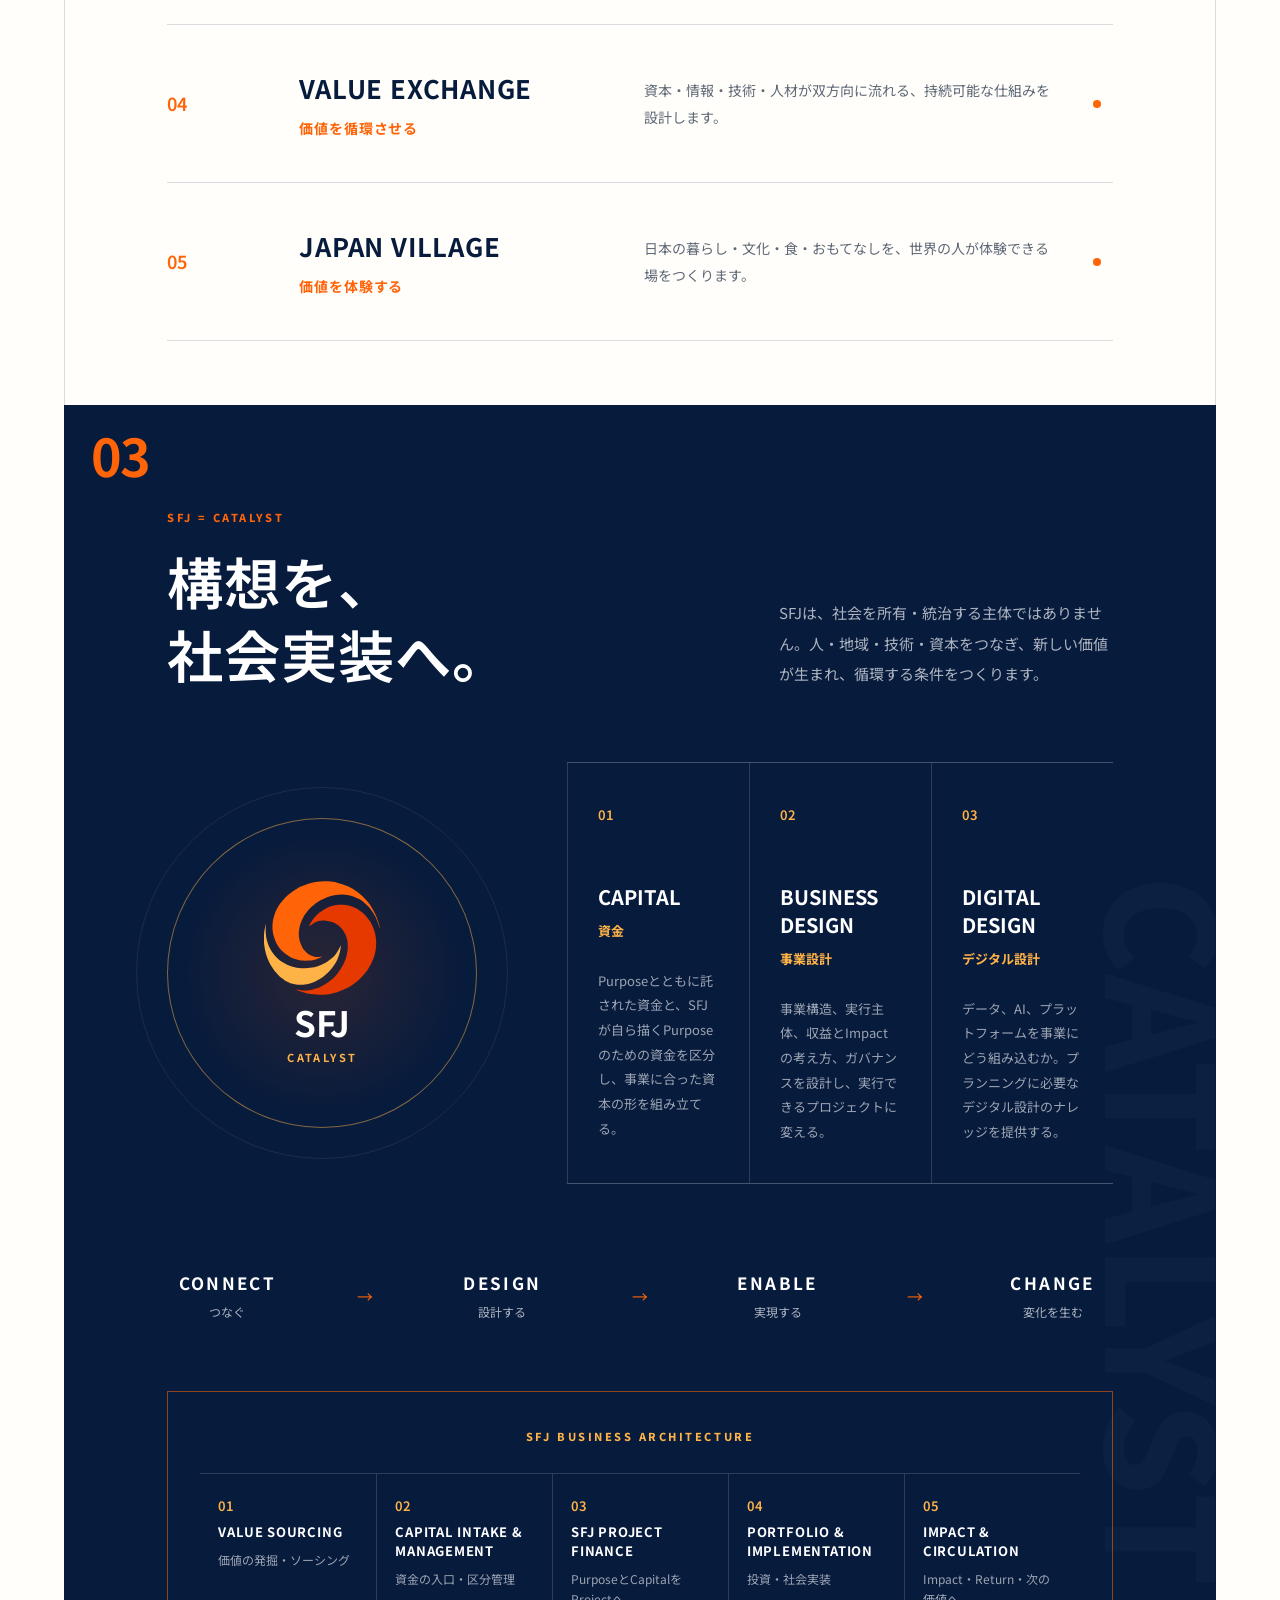
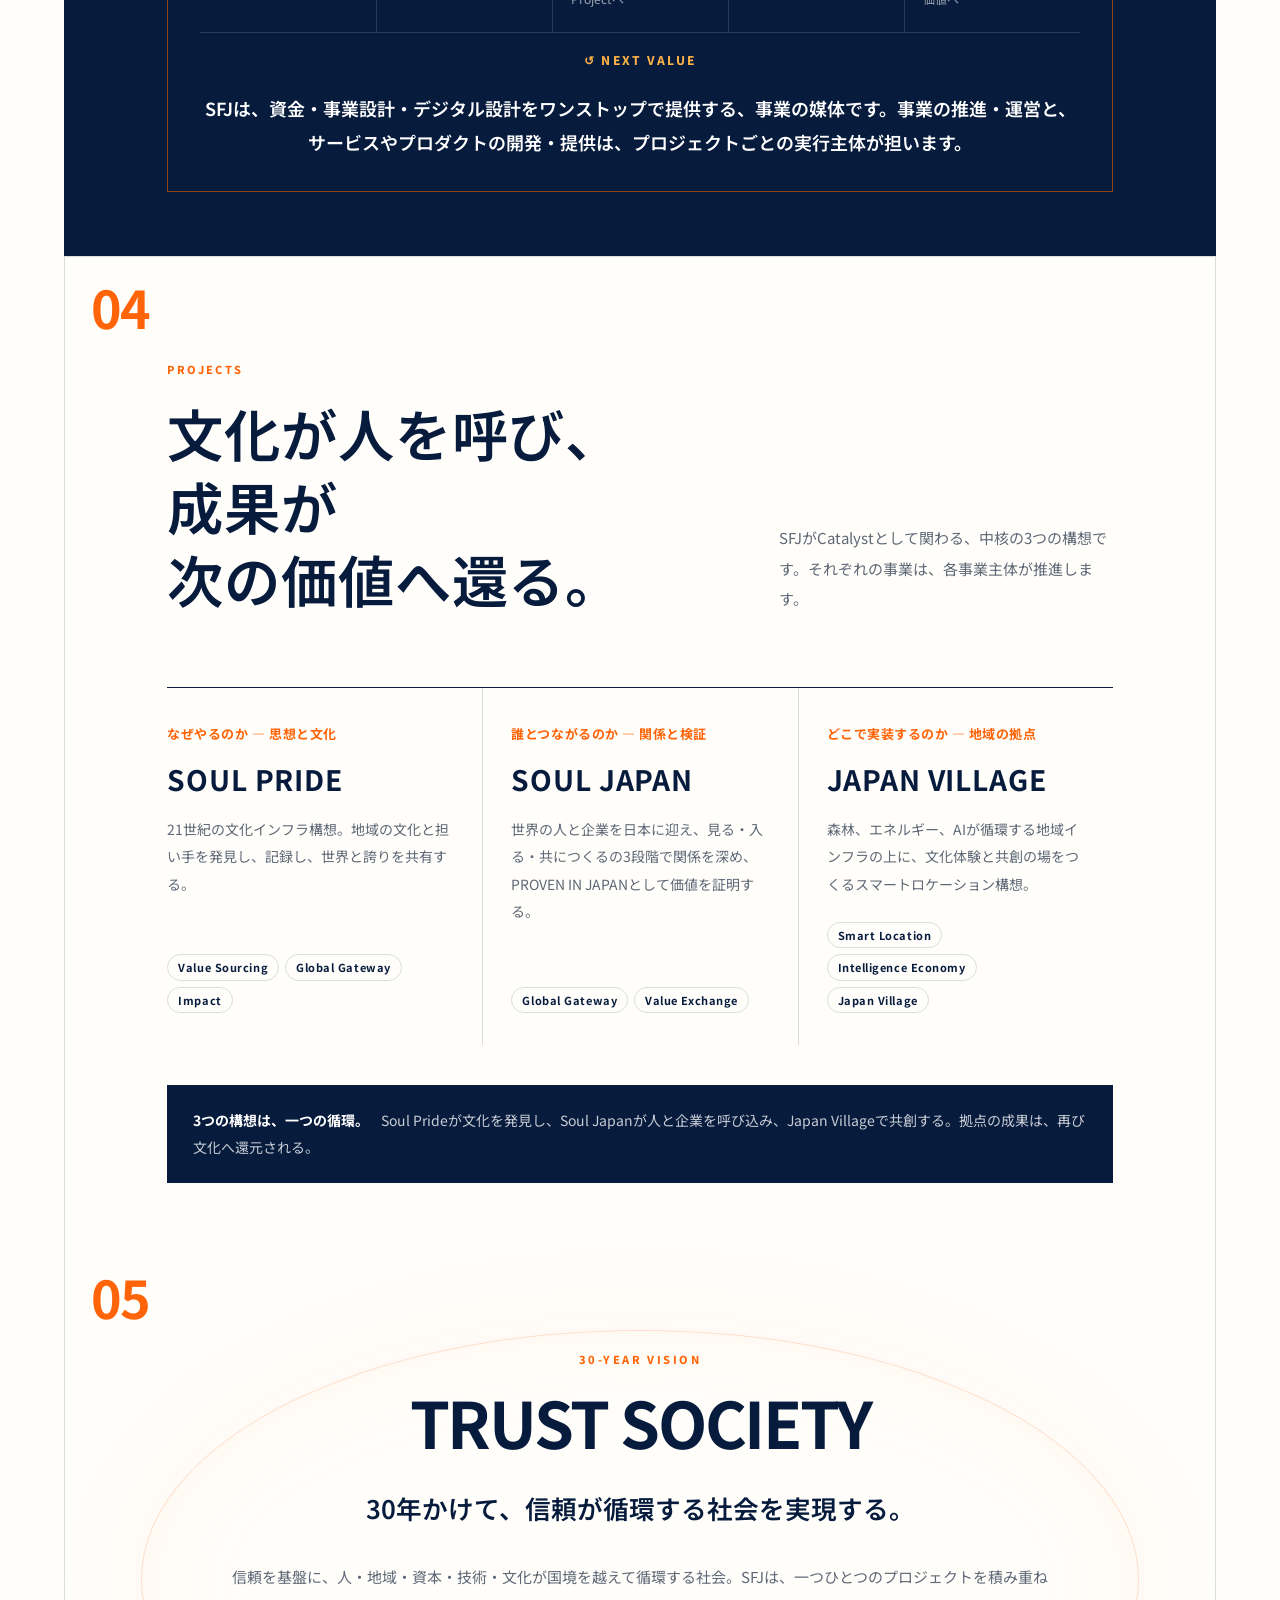
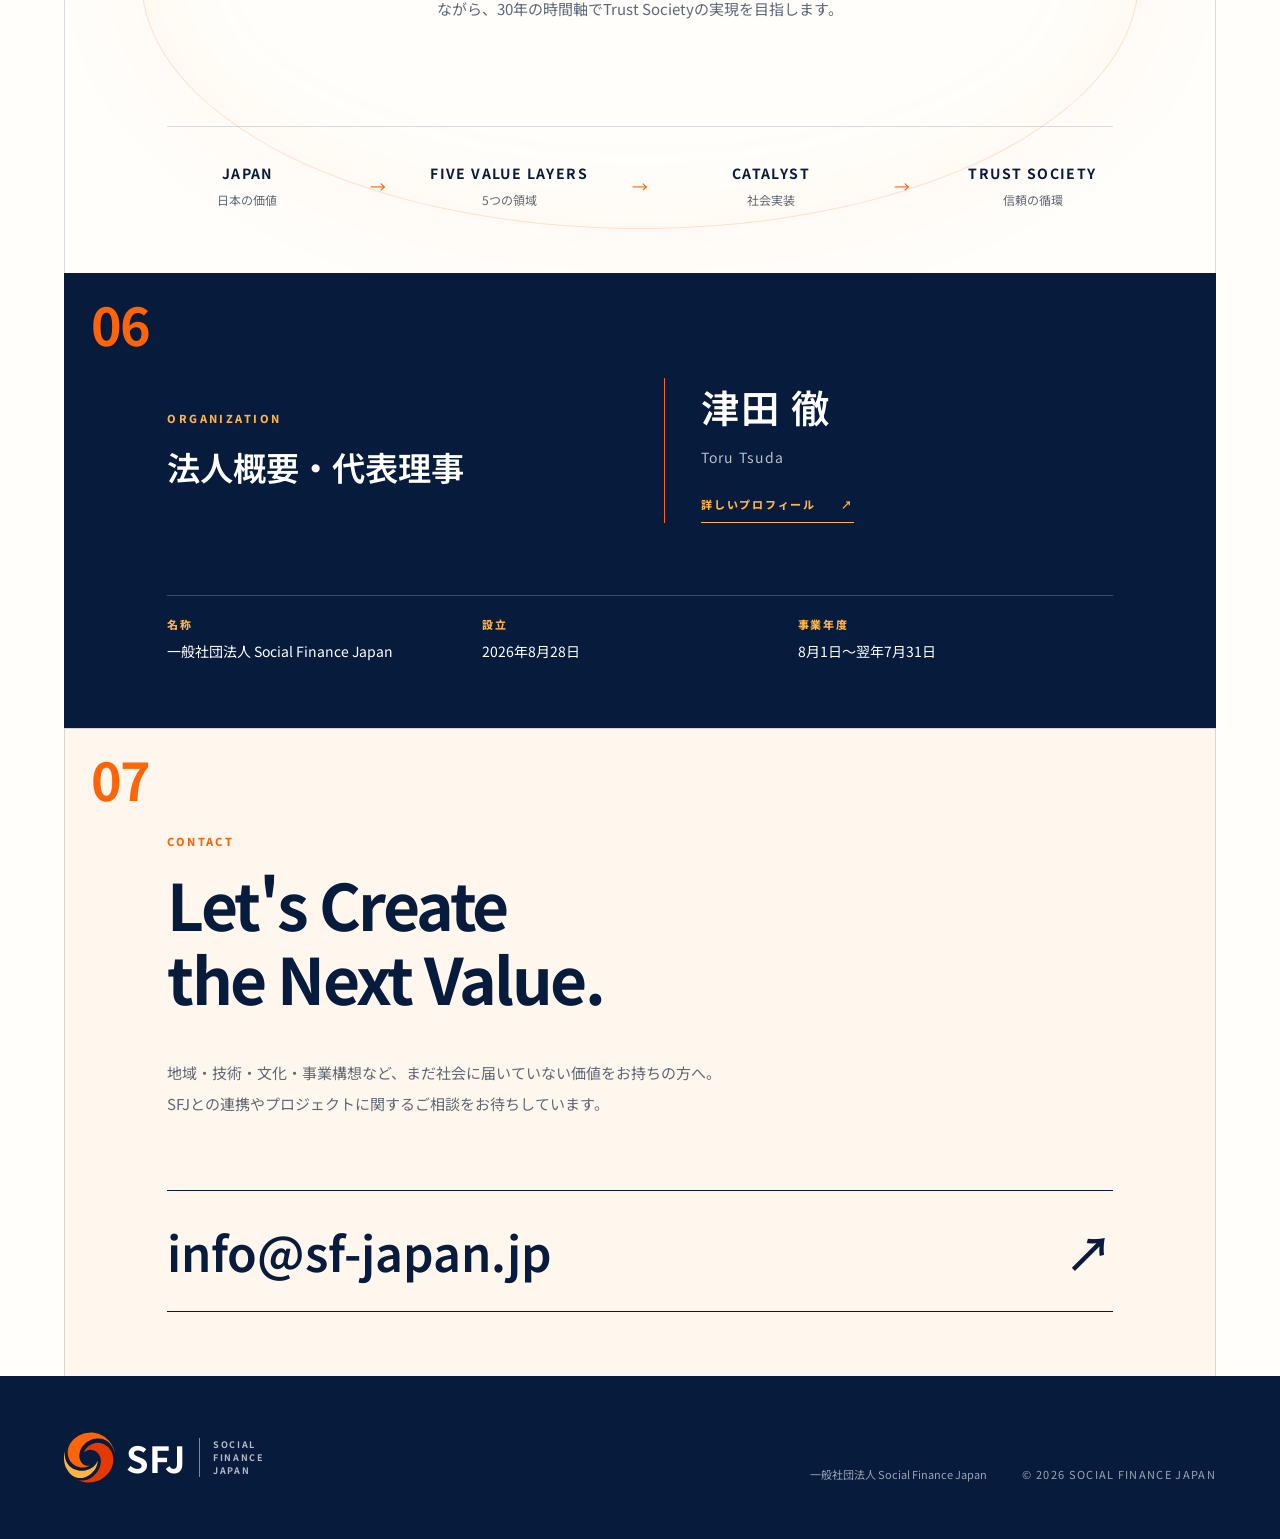
==== commit 198510e3: "Add files via upload" ====
--- a/index.html
+++ b/index.html
@@ -1,2 +1,2 @@
 <!DOCTYPE html><html lang="ja"><head><meta charSet="utf-8"/><meta name="viewport" content="width=device-width, initial-scale=1"/><link rel="stylesheet" href="style.css"><title>Social Finance Japan | 日本の価値を世界へ</title><meta name="description" content="SFJは、日本に存在する多様な価値を見つけ、翻訳し、世界へつなぎ、循環させるCatalystです。"/>
-<link rel="stylesheet" href="additions.css"><link rel="alternate" hreflang="ja" href="https://sf-japan.jp/"/><link rel="alternate" hreflang="en" href="https://sf-japan.jp/en/"/><link rel="alternate" hreflang="x-default" href="https://sf-japan.jp/"/><link rel="canonical" href="https://sf-japan.jp/"/><meta property="og:type" content="website"/><meta property="og:url" content="https://sf-japan.jp/"/><meta property="og:title" content="Social Finance Japan | SFJ"/><meta property="og:description" content="SFJは、日本に存在する多様な価値を見つけ、翻訳し、世界へつなぎ、循環させるCatalystです。"/><meta property="og:image" content="https://sf-japan.jp/og-image.png"/><meta name="twitter:card" content="summary_large_image"/><link rel="icon" type="image/svg+xml" href="sfj-mark.svg"/><link rel="apple-touch-icon" href="apple-touch-icon.png"/></head><body><main><header class="site-header"><a href="#top" aria-label="Social Finance Japan ホーム"><div class="brand "><img src="sfj-mark.svg" alt="SFJ" width="78" height="68" loading="eager" fetchPriority="high" decoding="async" data-nimg="1"/><div class="brand__type"><strong>SFJ</strong><span>SOCIAL FINANCE JAPAN</span></div></div></a><div class="header-actions"><nav aria-label="メインナビゲーション"><a href="#values">FIVE VALUE LAYERS</a><a href="#projects">PROJECTS</a><a href="#catalyst">CATALYST</a><a href="#vision">VISION</a><a href="#contact">CONTACT</a></nav><div class="language-switch" aria-label="言語切り替え"><span aria-current="page" lang="ja">JP</span><span aria-hidden="true">/</span><a href="en/" hrefLang="en" lang="en" aria-label="View in English">EN</a></div></div></header><section class="hero section-frame" id="top"><div class="hero__ring" aria-hidden="true"></div><div class="eyebrow">CATALYST FOR A TRUST SOCIETY</div><div class="hero__content"><p class="hero__kicker">日本から、まだ見ぬ価値の循環を。</p><h1>日本の価値を創り、<br/>世界へ届け、<br/>循環させる。</h1><p class="hero__lead">日本には、まだ世界に届いていない価値があります。<br/>SFJは、その価値を見つけ、つなぎ、社会の中で生きる形へ変えていきます。</p><a class="text-link" href="#values">FIVE VALUE LAYERS <span aria-hidden="true">↓</span></a></div><div class="hero__word" aria-hidden="true">JAPAN</div></section><section class="japan section-frame"><div class="section-number">01</div><div class="japan__copy"><p class="section-label">THE SOURCE</p><h2>日本には、<br/><span class="nw">多様な</span><span class="nw">価値がある。</span></h2><p>自然、地域、文化、人、技術、知恵、暮らし。日本には、すでに多様な価値が存在しています。</p><p>価値は、見つけられ、意味を与えられ、人とつながることで、はじめて社会を動かす力になります。</p></div><div class="japan__keywords" aria-label="日本に存在する価値"><span>自然</span><span>地域</span><span>文化</span><span>人</span><span>技術</span><span>知恵</span><span>暮らし</span></div></section><section class="ecosystem-visual section-frame" aria-labelledby="ecosystem-title"><div class="ecosystem-visual__heading"><div><p class="section-label">SFJ ECOSYSTEM</p><h2 id="ecosystem-title">SFJがつくる、<br/>価値の循環。</h2></div><p>日本にある多様な価値を発掘し、プロジェクトとして育て、世界へ届ける。SFJの役割と5つの領域、その先にあるTrust Societyまでを一枚にまとめました。</p></div><a class="ecosystem-visual__image" href="sfj-ecosystem.jpeg" target="_blank" rel="noopener noreferrer" aria-label="SFJの価値循環図を別タブで拡大表示"><img src="sfj-ecosystem.jpeg" alt="日本の価値を発掘し、SFJがCatalystとして投資・支援し、5つの領域を通じて世界へ届け、価値を循環させる全体図" width="1536" height="768" loading="lazy" decoding="async" data-nimg="1"/></a><p class="ecosystem-visual__caption">クリックすると拡大表示できます <span aria-hidden="true">↗</span></p></section><section class="values section-frame" id="values"><div class="section-number">02</div><div class="section-heading"><div><p class="section-label">FIVE VALUE LAYERS</p><h2>5つの領域で、<br/>日本の価値を社会へつなぐ。</h2></div><p>5つの領域は独立した事業ではありません。価値を発見し、世界へ届け、循環させるために連動する5つの機能です。</p></div><div class="values__list"><article class="value-row"><span class="value-row__number">01</span><div class="value-row__title"><h3>SMART LOCATION</h3><strong>価値を生む</strong></div><p>自然・地域・文化・人・技術。その土地に眠る価値を見つけ、未来へ育てます。</p><span class="value-row__dot" aria-hidden="true"></span></article><article class="value-row"><span class="value-row__number">02</span><div class="value-row__title"><h3>INTELLIGENCE ECONOMY</h3><strong>価値を翻訳する</strong></div><p>AI・データ・教育・研究を通じて、価値を知識・サービス・プロダクトへ変えます。</p><span class="value-row__dot" aria-hidden="true"></span></article><article class="value-row"><span class="value-row__number">03</span><div class="value-row__title"><h3>GLOBAL GATEWAY</h3><strong>世界とつなぐ</strong></div><p>海外拠点・企業・投資家・人材との接点をつくり、日本の価値を世界へ届けます。</p><span class="value-row__dot" aria-hidden="true"></span></article><article class="value-row"><span class="value-row__number">04</span><div class="value-row__title"><h3>VALUE EXCHANGE</h3><strong>価値を循環させる</strong></div><p>資本・情報・技術・人材が双方向に流れる、持続可能な仕組みを設計します。</p><span class="value-row__dot" aria-hidden="true"></span></article><article class="value-row"><span class="value-row__number">05</span><div class="value-row__title"><h3>JAPAN VILLAGE</h3><strong>価値を体験する</strong></div><p>日本の暮らし・文化・食・おもてなしを、世界の人が体験できる場をつくります。</p><span class="value-row__dot" aria-hidden="true"></span></article></div></section><section class="catalyst section-frame" id="catalyst"><div class="section-number">03</div><div class="section-heading section-heading--light"><div><p class="section-label">SFJ = CATALYST</p><h2>構想を、<br/><span class="nw">社会実装へ。</span></h2></div><p>SFJは、社会を所有・統治する主体ではありません。人・地域・技術・資本をつなぎ、新しい価値が生まれ、循環する条件をつくります。</p></div><div class="catalyst__system"><div class="catalyst__core"><img src="sfj-mark.svg" alt="" width="116" height="102" loading="lazy" decoding="async" data-nimg="1"/><span>SFJ</span><strong>CATALYST</strong></div><div class="catalyst__designs"><article><span>01</span><h3>CAPITAL</h3><strong>資金</strong><p>Purposeとともに託された資金と、SFJが自ら描くPurposeのための資金を区分し、事業に合った資本の形を組み立てる。</p></article><article><span>02</span><h3>BUSINESS DESIGN</h3><strong>事業設計</strong><p>事業構造、実行主体、収益とImpactの考え方、ガバナンスを設計し、実行できるプロジェクトに変える。</p></article><article><span>03</span><h3>DIGITAL DESIGN</h3><strong>デジタル設計</strong><p>データ、AI、プラットフォームを事業にどう組み込むか。プランニングに必要なデジタル設計のナレッジを提供する。</p></article></div></div><div class="catalyst__flow" aria-label="Catalystによる社会実装の流れ"><span><b>CONNECT</b>つなぐ</span><i aria-hidden="true">→</i><span><b>DESIGN</b>設計する</span><i aria-hidden="true">→</i><span><b>ENABLE</b>実現する</span><i aria-hidden="true">→</i><span><b>CHANGE</b>変化を生む</span></div><div class="sfj-arch"><small>SFJ BUSINESS ARCHITECTURE</small><ol><li><span>01</span><b>VALUE SOURCING</b><em>価値の発掘・ソーシング</em></li><li><span>02</span><b>CAPITAL INTAKE &amp; MANAGEMENT</b><em>資金の入口・区分管理</em></li><li><span>03</span><b>SFJ PROJECT FINANCE</b><em>PurposeとCapitalをProjectへ</em></li><li><span>04</span><b>PORTFOLIO &amp; IMPLEMENTATION</b><em>投資・社会実装</em></li><li><span>05</span><b>IMPACT &amp; CIRCULATION</b><em>Impact・Return・次の価値へ</em></li></ol><p class="sfj-arch__loop">↺ NEXT VALUE</p><strong>SFJは、資金・事業設計・デジタル設計をワンストップで提供する、事業の媒体です。事業の推進・運営と、サービスやプロダクトの開発・提供は、プロジェクトごとの実行主体が担います。</strong></div></section><section class="projects section-frame" id="projects"><div class="section-number">04</div><div class="section-heading"><div><p class="section-label">PROJECTS</p><h2><span class="nw">文化が人を呼び、</span><br/><span class="nw">成果が</span><span class="nw">次の価値へ還る。</span></h2></div><p>SFJがCatalystとして関わる、中核の3つの構想です。それぞれの事業は、各事業主体が推進します。</p></div><div class="projects__list"><article><p class="projects__q">なぜやるのか ― 思想と文化</p><h3>SOUL PRIDE</h3><p>21世紀の文化インフラ構想。地域の文化と担い手を発見し、記録し、世界と誇りを共有する。</p><div class="projects__tags"><span>Value Sourcing</span><span>Global Gateway</span><span>Impact</span></div></article><article><p class="projects__q">誰とつながるのか ― 関係と検証</p><h3>SOUL JAPAN</h3><p>世界の人と企業を日本に迎え、見る・入る・共につくるの3段階で関係を深め、PROVEN IN JAPANとして価値を証明する。</p><div class="projects__tags"><span>Global Gateway</span><span>Value Exchange</span></div></article><article><p class="projects__q">どこで実装するのか ― 地域の拠点</p><h3>JAPAN VILLAGE</h3><p>森林、エネルギー、AIが循環する地域インフラの上に、文化体験と共創の場をつくるスマートロケーション構想。</p><div class="projects__tags"><span>Smart Location</span><span>Intelligence Economy</span><span>Japan Village</span></div></article></div><p class="projects__cycle"><b>3つの構想は、一つの循環。</b>Soul Prideが文化を発見し、Soul Japanが人と企業を呼び込み、Japan Villageで共創する。拠点の成果は、再び文化へ還元される。</p></section><section class="vision section-frame" id="vision"><div class="section-number">05</div><div class="vision__halo" aria-hidden="true"></div><p class="section-label">30-YEAR VISION</p><h2>TRUST SOCIETY</h2><p class="vision__ja">30年かけて、信頼が循環する社会を実現する。</p><p class="vision__body">信頼を基盤に、人・地域・資本・技術・文化が国境を越えて循環する社会。SFJは、一つひとつのプロジェクトを積み重ねながら、30年の時間軸でTrust Societyの実現を目指します。</p><div class="vision__path"><span><b>JAPAN</b>日本の価値</span><i>→</i><span><b>FIVE VALUE LAYERS</b>5つの領域</span><i>→</i><span><b>CATALYST</b>社会実装</span><i>→</i><span><b>TRUST SOCIETY</b>信頼の循環</span></div></section><section class="representative section-frame" id="representative" aria-labelledby="representative-title"><div class="section-number">06</div><div><p class="section-label">ORGANIZATION</p><h2 id="representative-title">法人概要・代表理事</h2></div><div class="representative__identity"><p class="representative__name">津田 徹<span lang="en">Toru Tsuda</span></p><a class="text-link" href="https://lucci-jp.github.io/aboutme/" target="_blank" rel="noopener noreferrer" aria-label="詳しいプロフィール（別タブで開きます）">詳しいプロフィール <span aria-hidden="true">↗</span></a></div><dl class="org"><div><dt>名称</dt><dd>一般社団法人 Social Finance Japan</dd></div><div><dt>設立</dt><dd>2026年8月28日</dd></div><div><dt>事業年度</dt><dd>8月1日〜翌年7月31日</dd></div></dl></section><section class="contact section-frame" id="contact"><div class="section-number">07</div><p class="section-label">CONTACT</p><h2>Let&#x27;s Create<br/>the Next Value.</h2><p>地域・技術・文化・事業構想など、まだ社会に届いていない価値をお持ちの方へ。<br/>SFJとの連携やプロジェクトに関するご相談をお待ちしています。</p><a class="contact__mail" href="mailto:info@sf-japan.jp">info@sf-japan.jp <span aria-hidden="true">↗</span></a></section><footer><div class="brand brand--footer"><img src="sfj-mark.svg" alt="SFJ" width="78" height="68" loading="lazy" decoding="async" data-nimg="1"/><div class="brand__type"><strong>SFJ</strong><span>SOCIAL FINANCE JAPAN</span></div></div><p>一般社団法人 Social Finance Japan</p><p class="footer__copy">© 2026 SOCIAL FINANCE JAPAN</p></footer></main></body></html>+<link rel="stylesheet" href="additions.css"><link rel="alternate" hreflang="ja" href="https://sf-japan.jp/"/><link rel="alternate" hreflang="en" href="https://sf-japan.jp/en/"/><link rel="alternate" hreflang="x-default" href="https://sf-japan.jp/"/><link rel="canonical" href="https://sf-japan.jp/"/><meta property="og:type" content="website"/><meta property="og:url" content="https://sf-japan.jp/"/><meta property="og:title" content="Social Finance Japan | SFJ"/><meta property="og:description" content="SFJは、日本に存在する多様な価値を見つけ、翻訳し、世界へつなぎ、循環させるCatalystです。"/><meta property="og:image" content="https://sf-japan.jp/og-image.png"/><meta name="twitter:card" content="summary_large_image"/><link rel="icon" type="image/svg+xml" href="sfj-mark.svg"/><link rel="apple-touch-icon" href="apple-touch-icon.png"/></head><body><main><header class="site-header"><a href="#top" aria-label="Social Finance Japan ホーム"><div class="brand "><img src="sfj-mark.svg" alt="SFJ" width="78" height="68" loading="eager" fetchPriority="high" decoding="async" data-nimg="1"/><div class="brand__type"><strong>SFJ</strong><span>SOCIAL FINANCE JAPAN</span></div></div></a><div class="header-actions"><nav aria-label="メインナビゲーション"><a href="#values">FIVE VALUE LAYERS</a><a href="#projects">PROJECTS</a><a href="#catalyst">CATALYST</a><a href="#vision">VISION</a><a href="#contact">CONTACT</a></nav><div class="language-switch" aria-label="言語切り替え"><span aria-current="page" lang="ja">JP</span><span aria-hidden="true">/</span><a href="en/" hrefLang="en" lang="en" aria-label="View in English">EN</a></div></div></header><section class="hero section-frame" id="top"><div class="hero__ring" aria-hidden="true"></div><div class="eyebrow">CATALYST FOR A TRUST SOCIETY</div><div class="hero__content"><p class="hero__kicker">日本から、まだ見ぬ価値の循環を。</p><h1>日本の価値を創り、<br/>世界へ届け、<br/>循環させる。</h1><p class="hero__lead">日本には、まだ世界に届いていない価値があります。<br/>SFJは、その価値を見つけ、つなぎ、社会の中で生きる形へ変えていきます。</p><a class="text-link" href="#values">FIVE VALUE LAYERS <span aria-hidden="true">↓</span></a></div><div class="hero__word" aria-hidden="true">JAPAN</div></section><section class="japan section-frame"><div class="section-number">01</div><div class="japan__copy"><p class="section-label">THE SOURCE</p><h2>日本には、<br/><span class="nw">多様な</span><span class="nw">価値がある。</span></h2><p>自然、地域、文化、人、技術、知恵、暮らし。日本には、すでに多様な価値が存在しています。</p><p>価値は、見つけられ、意味を与えられ、人とつながることで、はじめて社会を動かす力になります。</p></div><div class="japan__keywords" aria-label="日本に存在する価値"><span>自然</span><span>地域</span><span>文化</span><span>人</span><span>技術</span><span>知恵</span><span>暮らし</span></div></section><section class="ecosystem-visual section-frame" aria-labelledby="ecosystem-title"><div class="ecosystem-visual__heading"><div><p class="section-label">SFJ ECOSYSTEM</p><h2 id="ecosystem-title">SFJがつくる、<br/>価値の循環。</h2></div><p>日本にある多様な価値を発掘し、SFJがCatalystとして設計し、プロジェクトとして社会に実装して、世界へ届ける。その成果が、次の価値へ循環していきます。</p></div><figure class="eco" aria-label="SFJの価値循環：日本の価値を発掘し、SFJがCatalystとして設計し、プロジェクトとして社会実装され、世界へ届き、成果が次の価値へ循環する"><ol class="eco__flow"><li class="eco__node"><span class="eco__num">JAPAN</span><b>日本の価値</b><em>まだ活かされていない多様な価値</em><div class="eco__tags"><span>自然</span><span>地域</span><span>文化</span><span>人</span><span>技術</span></div></li><li class="eco__arrow" aria-hidden="true"><span>発掘する</span></li><li class="eco__node eco__node--core"><img src="sfj-mark.svg" alt="" width="64" height="64"/><b>SFJ</b><em>CATALYST</em><div class="eco__tags"><span>資金</span><span>事業設計</span><span>デジタル設計</span></div></li><li class="eco__arrow" aria-hidden="true"><span>設計する</span></li><li class="eco__node"><span class="eco__num">PROJECTS</span><b>社会実装</b><em>プロジェクトごとの実行主体が推進</em><div class="eco__tags"><span>Soul Pride</span><span>Soul Japan</span><span>Japan Village</span></div></li><li class="eco__arrow" aria-hidden="true"><span>届ける</span></li><li class="eco__node"><span class="eco__num">GLOBAL</span><b>世界へ</b><em>日本で証明された価値を届ける</em><div class="eco__tags"><span>PROVEN IN JAPAN</span></div></li></ol><div class="eco__return"><span><b>価値の循環</b>資本・知識・データ・人材・信頼が、次の価値を生む</span></div><p class="eco__vision"><span>30年後、信頼が循環する社会 <span class="nw">TRUST SOCIETY へ</span></span></p></figure></section><section class="values section-frame" id="values"><div class="section-number">02</div><div class="section-heading"><div><p class="section-label">FIVE VALUE LAYERS</p><h2>5つの領域で、<br/>日本の価値を社会へつなぐ。</h2></div><p>5つの領域は独立した事業ではありません。価値を発見し、世界へ届け、循環させるために連動する5つの機能です。</p></div><div class="values__list"><article class="value-row"><span class="value-row__number">01</span><div class="value-row__title"><h3>SMART LOCATION</h3><strong>価値を生む</strong></div><p>自然・地域・文化・人・技術。その土地に眠る価値を見つけ、未来へ育てます。</p><span class="value-row__dot" aria-hidden="true"></span></article><article class="value-row"><span class="value-row__number">02</span><div class="value-row__title"><h3>INTELLIGENCE ECONOMY</h3><strong>価値を翻訳する</strong></div><p>AI・データ・教育・研究を通じて、価値を知識・サービス・プロダクトへ変えます。</p><span class="value-row__dot" aria-hidden="true"></span></article><article class="value-row"><span class="value-row__number">03</span><div class="value-row__title"><h3>GLOBAL GATEWAY</h3><strong>世界とつなぐ</strong></div><p>海外拠点・企業・投資家・人材との接点をつくり、日本の価値を世界へ届けます。</p><span class="value-row__dot" aria-hidden="true"></span></article><article class="value-row"><span class="value-row__number">04</span><div class="value-row__title"><h3>VALUE EXCHANGE</h3><strong>価値を循環させる</strong></div><p>資本・情報・技術・人材が双方向に流れる、持続可能な仕組みを設計します。</p><span class="value-row__dot" aria-hidden="true"></span></article><article class="value-row"><span class="value-row__number">05</span><div class="value-row__title"><h3>JAPAN VILLAGE</h3><strong>価値を体験する</strong></div><p>日本の暮らし・文化・食・おもてなしを、世界の人が体験できる場をつくります。</p><span class="value-row__dot" aria-hidden="true"></span></article></div></section><section class="catalyst section-frame" id="catalyst"><div class="section-number">03</div><div class="section-heading section-heading--light"><div><p class="section-label">SFJ = CATALYST</p><h2>構想を、<br/><span class="nw">社会実装へ。</span></h2></div><p>SFJは、社会を所有・統治する主体ではありません。人・地域・技術・資本をつなぎ、新しい価値が生まれ、循環する条件をつくります。</p></div><div class="catalyst__system"><div class="catalyst__core"><img src="sfj-mark.svg" alt="" width="116" height="102" loading="lazy" decoding="async" data-nimg="1"/><span>SFJ</span><strong>CATALYST</strong></div><div class="catalyst__designs"><article><span>01</span><h3>CAPITAL</h3><strong>資金</strong><p>Purposeとともに託された資金と、SFJが自ら描くPurposeのための資金を区分し、事業に合った資本の形を組み立てる。</p></article><article><span>02</span><h3>BUSINESS DESIGN</h3><strong>事業設計</strong><p>事業構造、実行主体、収益とImpactの考え方、ガバナンスを設計し、実行できるプロジェクトに変える。</p></article><article><span>03</span><h3>DIGITAL DESIGN</h3><strong>デジタル設計</strong><p>データ、AI、プラットフォームを事業にどう組み込むか。プランニングに必要なデジタル設計のナレッジを提供する。</p></article></div></div><div class="catalyst__flow" aria-label="Catalystによる社会実装の流れ"><span><b>CONNECT</b>つなぐ</span><i aria-hidden="true">→</i><span><b>DESIGN</b>設計する</span><i aria-hidden="true">→</i><span><b>ENABLE</b>実現する</span><i aria-hidden="true">→</i><span><b>CHANGE</b>変化を生む</span></div><div class="sfj-arch"><small>SFJ BUSINESS ARCHITECTURE</small><ol><li><span>01</span><b>VALUE SOURCING</b><em>価値の発掘・ソーシング</em></li><li><span>02</span><b>CAPITAL INTAKE &amp; MANAGEMENT</b><em>資金の入口・区分管理</em></li><li><span>03</span><b>SFJ PROJECT FINANCE</b><em>PurposeとCapitalをProjectへ</em></li><li><span>04</span><b>PORTFOLIO &amp; IMPLEMENTATION</b><em>投資・社会実装</em></li><li><span>05</span><b>IMPACT &amp; CIRCULATION</b><em>Impact・Return・次の価値へ</em></li></ol><p class="sfj-arch__loop">↺ NEXT VALUE</p><strong>SFJは、資金・事業設計・デジタル設計をワンストップで提供する、事業の媒体です。事業の推進・運営と、サービスやプロダクトの開発・提供は、プロジェクトごとの実行主体が担います。</strong></div></section><section class="projects section-frame" id="projects"><div class="section-number">04</div><div class="section-heading"><div><p class="section-label">PROJECTS</p><h2><span class="nw">文化が人を呼び、</span><br/><span class="nw">成果が</span><span class="nw">次の価値へ還る。</span></h2></div><p>SFJがCatalystとして関わる、中核の3つの構想です。それぞれの事業は、各事業主体が推進します。</p></div><div class="projects__list"><article><p class="projects__q">なぜやるのか ― 思想と文化</p><h3>SOUL PRIDE</h3><p>21世紀の文化インフラ構想。地域の文化と担い手を発見し、記録し、世界と誇りを共有する。</p><div class="projects__tags"><span>Value Sourcing</span><span>Global Gateway</span><span>Impact</span></div></article><article><p class="projects__q">誰とつながるのか ― 関係と検証</p><h3>SOUL JAPAN</h3><p>世界の人と企業を日本に迎え、見る・入る・共につくるの3段階で関係を深め、PROVEN IN JAPANとして価値を証明する。</p><div class="projects__tags"><span>Global Gateway</span><span>Value Exchange</span></div></article><article><p class="projects__q">どこで実装するのか ― 地域の拠点</p><h3>JAPAN VILLAGE</h3><p>森林、エネルギー、AIが循環する地域インフラの上に、文化体験と共創の場をつくるスマートロケーション構想。</p><div class="projects__tags"><span>Smart Location</span><span>Intelligence Economy</span><span>Japan Village</span></div></article></div><p class="projects__cycle"><b>3つの構想は、一つの循環。</b>Soul Prideが文化を発見し、Soul Japanが人と企業を呼び込み、Japan Villageで共創する。拠点の成果は、再び文化へ還元される。</p></section><section class="vision section-frame" id="vision"><div class="section-number">05</div><div class="vision__halo" aria-hidden="true"></div><p class="section-label">30-YEAR VISION</p><h2>TRUST SOCIETY</h2><p class="vision__ja">30年かけて、信頼が循環する社会を実現する。</p><p class="vision__body">信頼を基盤に、人・地域・資本・技術・文化が国境を越えて循環する社会。SFJは、一つひとつのプロジェクトを積み重ねながら、30年の時間軸でTrust Societyの実現を目指します。</p><div class="vision__path"><span><b>JAPAN</b>日本の価値</span><i>→</i><span><b>FIVE VALUE LAYERS</b>5つの領域</span><i>→</i><span><b>CATALYST</b>社会実装</span><i>→</i><span><b>TRUST SOCIETY</b>信頼の循環</span></div></section><section class="representative section-frame" id="representative" aria-labelledby="representative-title"><div class="section-number">06</div><div><p class="section-label">ORGANIZATION</p><h2 id="representative-title">法人概要・代表理事</h2></div><div class="representative__identity"><p class="representative__name">津田 徹<span lang="en">Toru Tsuda</span></p><a class="text-link" href="https://lucci-jp.github.io/aboutme/" target="_blank" rel="noopener noreferrer" aria-label="詳しいプロフィール（別タブで開きます）">詳しいプロフィール <span aria-hidden="true">↗</span></a></div><dl class="org"><div><dt>名称</dt><dd>一般社団法人 Social Finance Japan</dd></div><div><dt>設立</dt><dd>2026年8月28日</dd></div><div><dt>事業年度</dt><dd>8月1日〜翌年7月31日</dd></div></dl></section><section class="contact section-frame" id="contact"><div class="section-number">07</div><p class="section-label">CONTACT</p><h2>Let&#x27;s Create<br/>the Next Value.</h2><p>地域・技術・文化・事業構想など、まだ社会に届いていない価値をお持ちの方へ。<br/>SFJとの連携やプロジェクトに関するご相談をお待ちしています。</p><a class="contact__mail" href="mailto:info@sf-japan.jp">info@sf-japan.jp <span aria-hidden="true">↗</span></a></section><footer><div class="brand brand--footer"><img src="sfj-mark.svg" alt="SFJ" width="78" height="68" loading="lazy" decoding="async" data-nimg="1"/><div class="brand__type"><strong>SFJ</strong><span>SOCIAL FINANCE JAPAN</span></div></div><p>一般社団法人 Social Finance Japan</p><p class="footer__copy">© 2026 SOCIAL FINANCE JAPAN</p></footer></main></body></html>
--- a/additions.css
+++ b/additions.css
@@ -43,3 +43,42 @@
   .org{grid-template-columns:1fr;gap:0}
 }
 @media (width<=520px){ .org{grid-template-columns:1fr} }
+
+/* ecosystem diagram (replaces sfj-ecosystem.jpeg) */
+.eco{margin:0}
+.eco__flow{list-style:none;margin:0;padding:0;display:grid;grid-template-columns:1fr 64px 1.08fr 64px 1fr 64px 1fr;align-items:stretch}
+.eco__node{background:#fff;border:1px solid var(--line);padding:28px 22px 26px;display:flex;flex-direction:column;align-items:flex-start;gap:6px;min-height:236px}
+.eco__num{font-family:var(--font-sfj);color:var(--orange);font-size:12px;font-weight:800;letter-spacing:.2em}
+.eco__node b{font-family:var(--font-sfj);color:var(--navy);font-size:clamp(20px,1.9vw,26px);font-weight:700;letter-spacing:.02em;margin-top:6px;line-height:1.3}
+.eco__node em{font-style:normal;color:var(--muted);font-size:13px;line-height:1.7}
+.eco__tags{margin-top:auto;padding-top:16px;display:flex;flex-wrap:wrap;gap:5px}
+.eco__tags span{font-size:11px;font-weight:700;letter-spacing:.04em;padding:3px 9px;border:1px solid var(--line);border-radius:999px;color:var(--navy);background:#fff}
+.eco__node--core{background:var(--navy);border-color:var(--navy);align-items:center;text-align:center;position:relative;box-shadow:0 0 0 6px #ff640814}
+.eco__node--core img{width:64px;height:64px}
+.eco__node--core b{color:#fff;font-size:clamp(26px,2.4vw,34px);letter-spacing:.06em;margin-top:8px}
+.eco__node--core em{color:#ffb347;font-size:12px;font-weight:800;letter-spacing:.24em}
+.eco__node--core .eco__tags{justify-content:center}
+.eco__node--core .eco__tags span{background:transparent;color:#fff;border-color:#ffffff40}
+.eco__arrow{display:flex;flex-direction:column;align-items:center;justify-content:center;gap:6px;position:relative}
+.eco__arrow:before{content:"";width:100%;height:1px;background:var(--orange)}
+.eco__arrow:after{content:"";position:absolute;right:2px;top:50%;width:8px;height:8px;border-top:1.5px solid var(--orange);border-right:1.5px solid var(--orange);transform:translateY(-50%) rotate(45deg)}
+.eco__arrow span{position:absolute;top:calc(50% - 30px);font-size:11px;font-weight:800;letter-spacing:.06em;color:var(--orange);white-space:nowrap}
+.eco__return{position:relative;height:66px;margin:0 calc((100% - 192px) / 4.08 / 2);border:1.5px solid var(--orange);border-top:0;border-radius:0 0 34px 34px;display:flex;justify-content:center}
+.eco__return:before{content:"";position:absolute;left:-6px;top:-1px;width:9px;height:9px;border-top:1.5px solid var(--orange);border-left:1.5px solid var(--orange);transform:rotate(45deg);background:transparent}
+.eco__return span{position:absolute;bottom:-14px;background:linear-gradient(#fbfcfe,#f9fbff);padding:2px 18px;display:flex;flex-direction:column;align-items:center;text-align:center;font-size:12px;color:var(--muted);line-height:1.6}
+.eco__return b{font-family:var(--font-sfj);color:var(--navy);font-size:15px;font-weight:700;letter-spacing:.06em}
+.eco__vision{margin:58px 0 0;display:flex;align-items:center;gap:20px;color:var(--navy);font-size:13px;font-weight:700;letter-spacing:.08em}
+.eco__vision:before,.eco__vision:after{content:"";flex:1;height:1px;background:var(--line)}
+@media (width<=900px){
+  .eco__flow{grid-template-columns:1fr}
+  .eco__node{min-height:0;padding:22px 20px}
+  .eco__arrow{height:52px}
+  .eco__arrow:before{width:1px;height:100%}
+  .eco__arrow:after{right:auto;left:calc(50% - 4px);top:auto;bottom:2px;transform:rotate(135deg)}
+  .eco__arrow span{top:auto;left:calc(50% + 14px)}
+  .eco__return{height:auto;margin:16px 0 0;border:1.5px solid var(--orange);border-radius:12px;padding:18px 16px}
+  .eco__return:before{display:none}
+  .eco__return span{position:static;background:none;padding:0}
+  .eco__return b:before{content:"↺ ";color:var(--orange)}
+  .eco__vision{margin-top:32px;font-size:12px;text-align:center}
+}
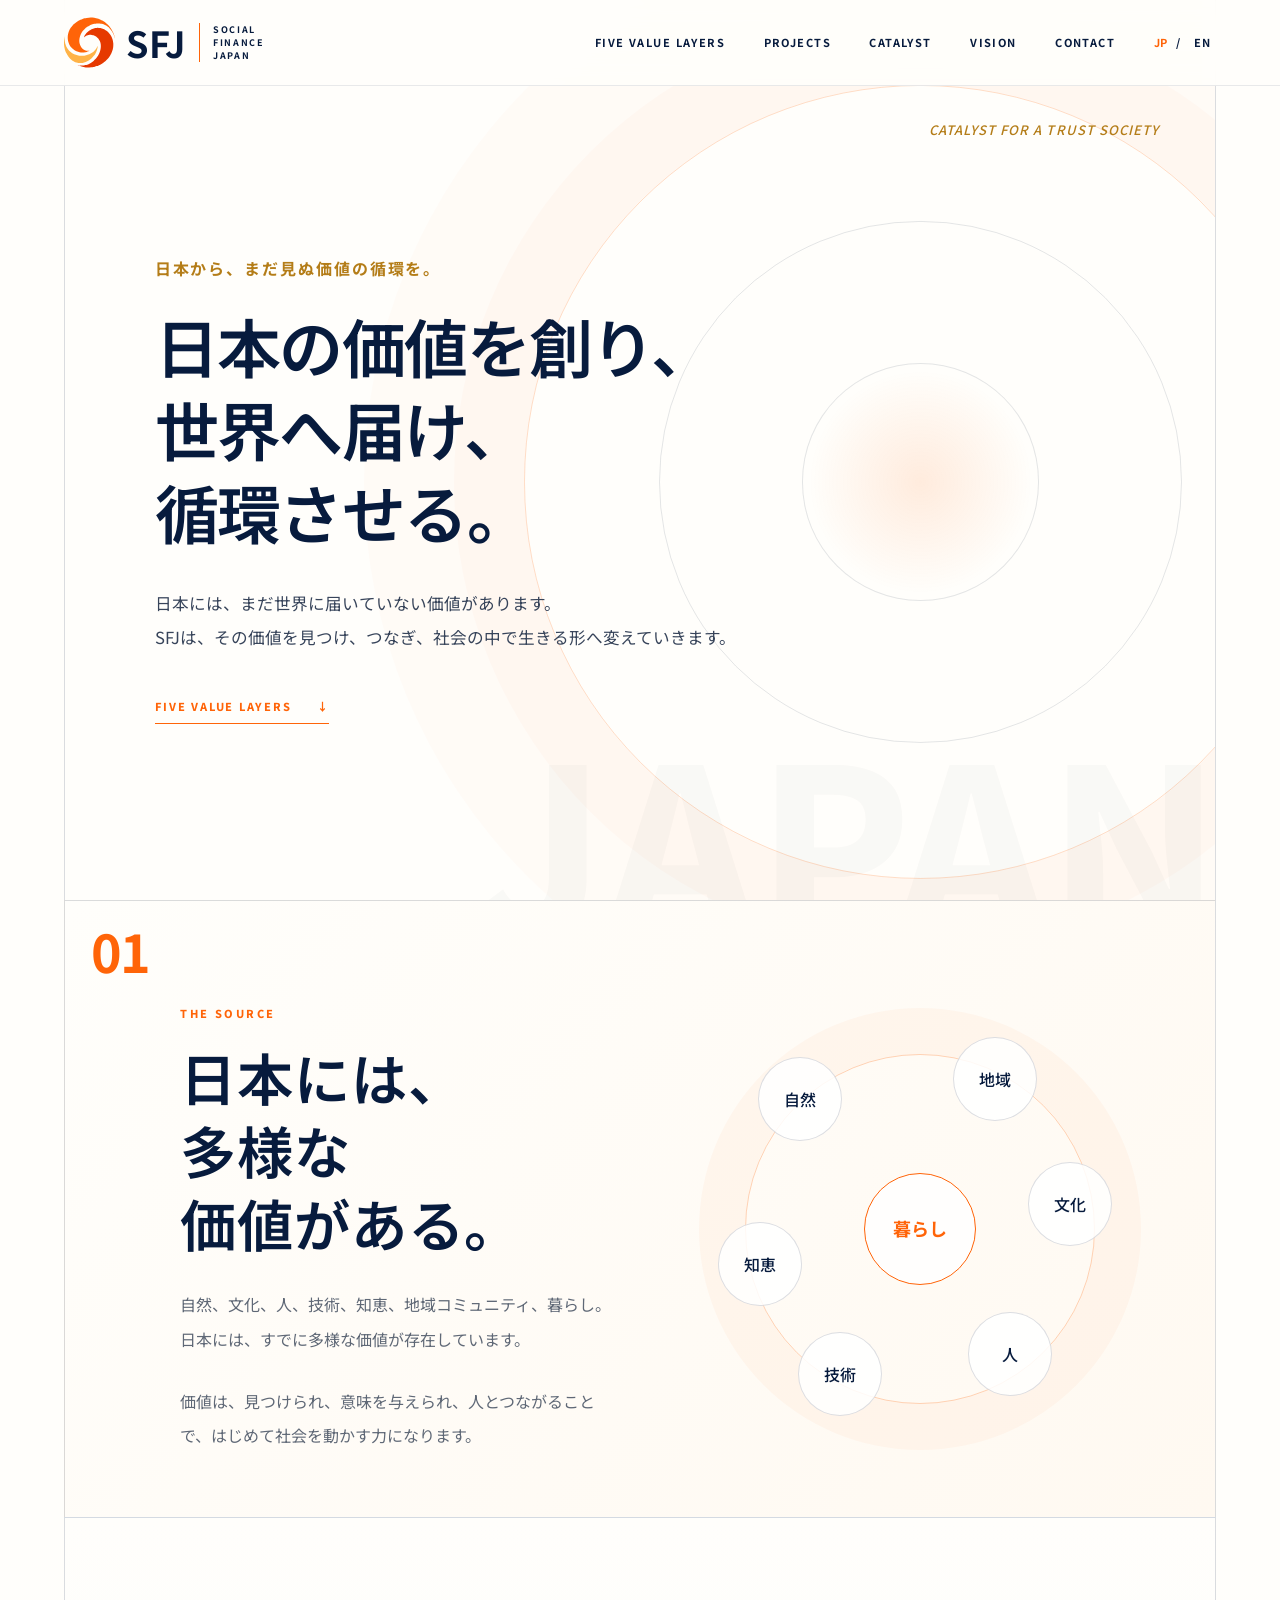
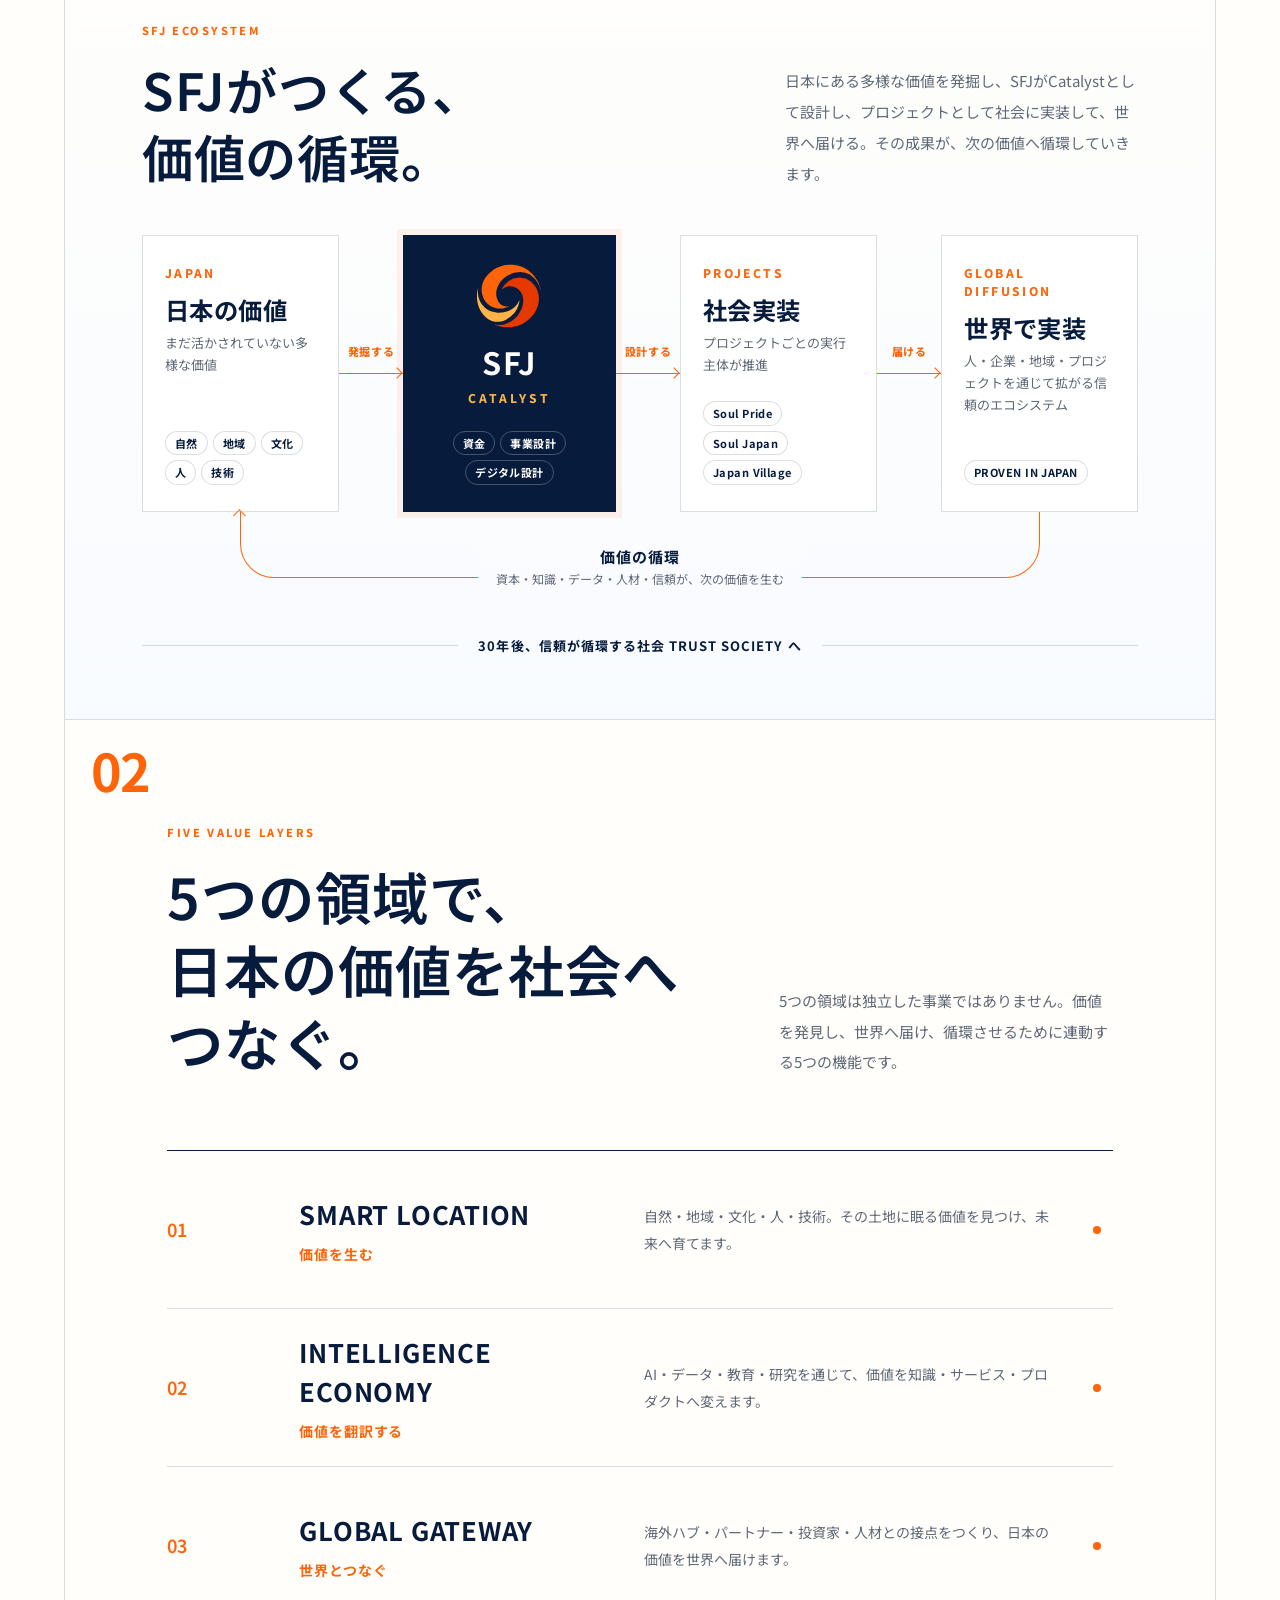
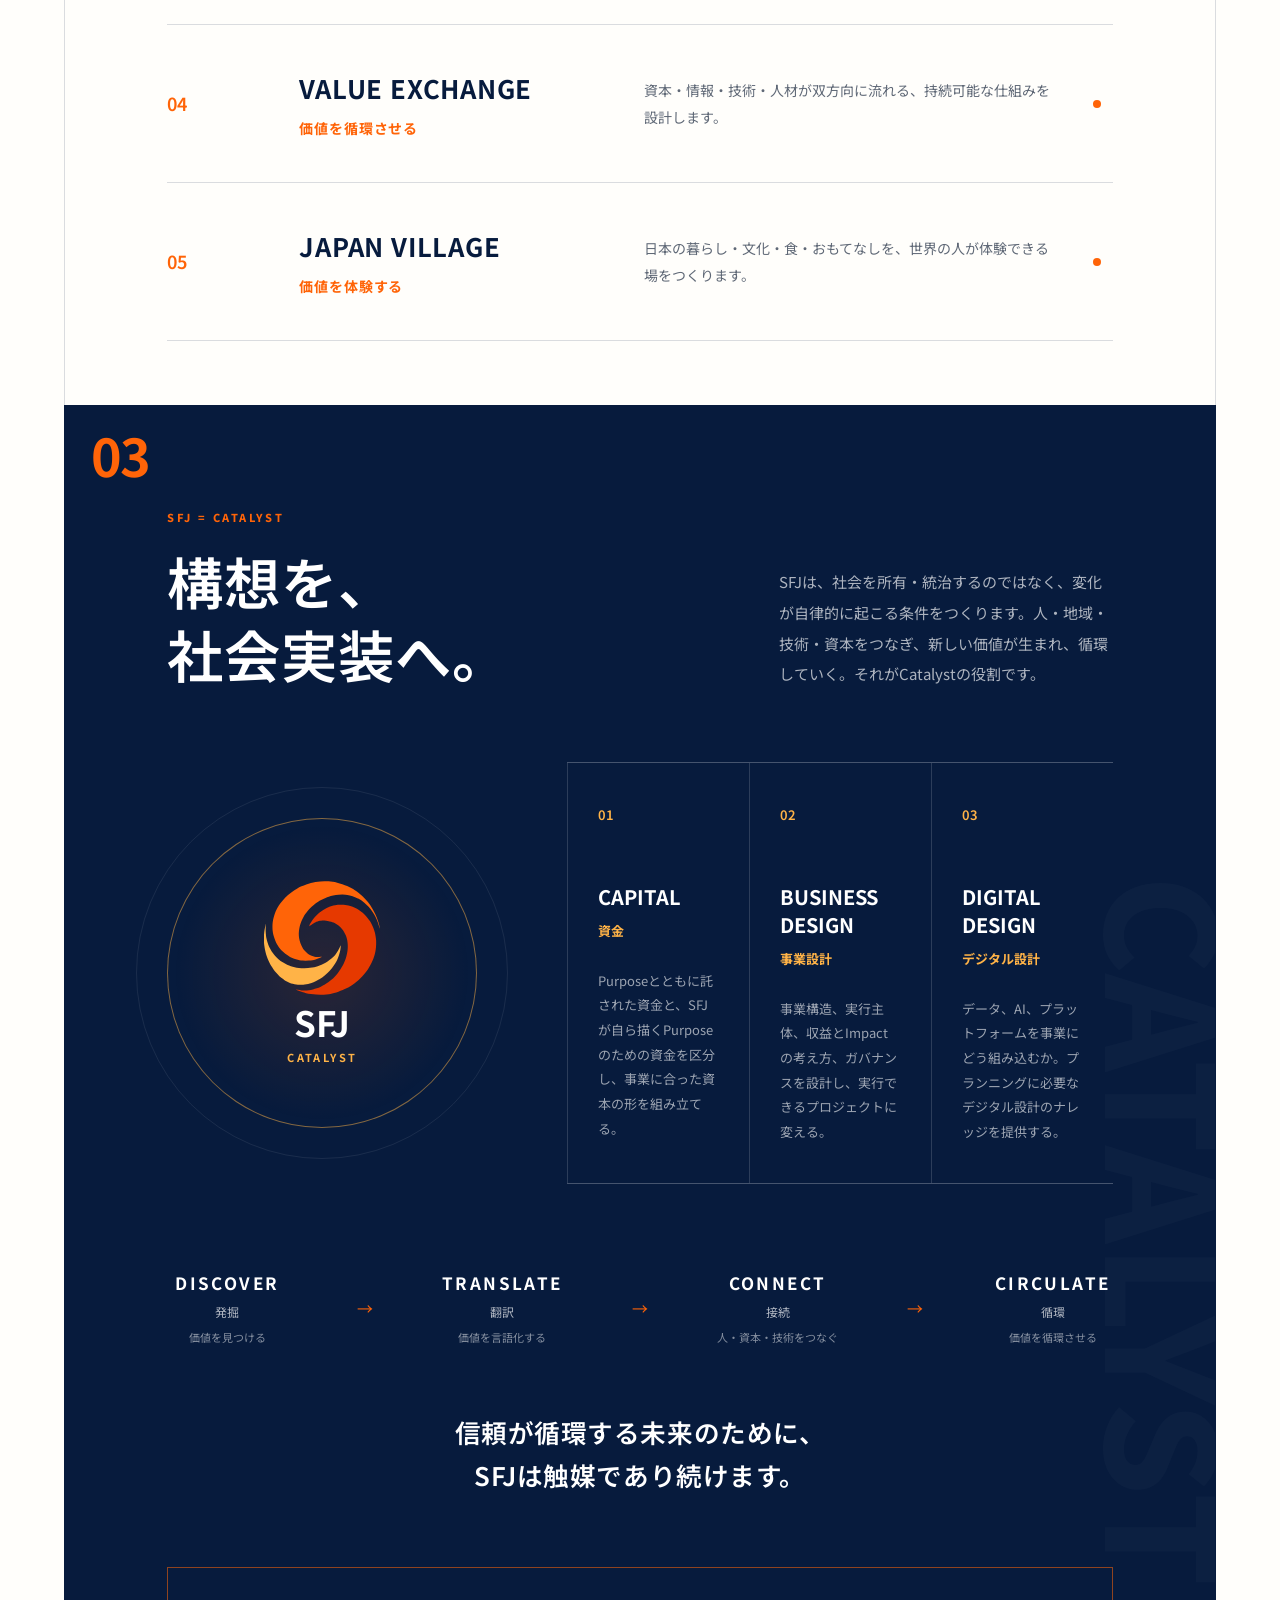
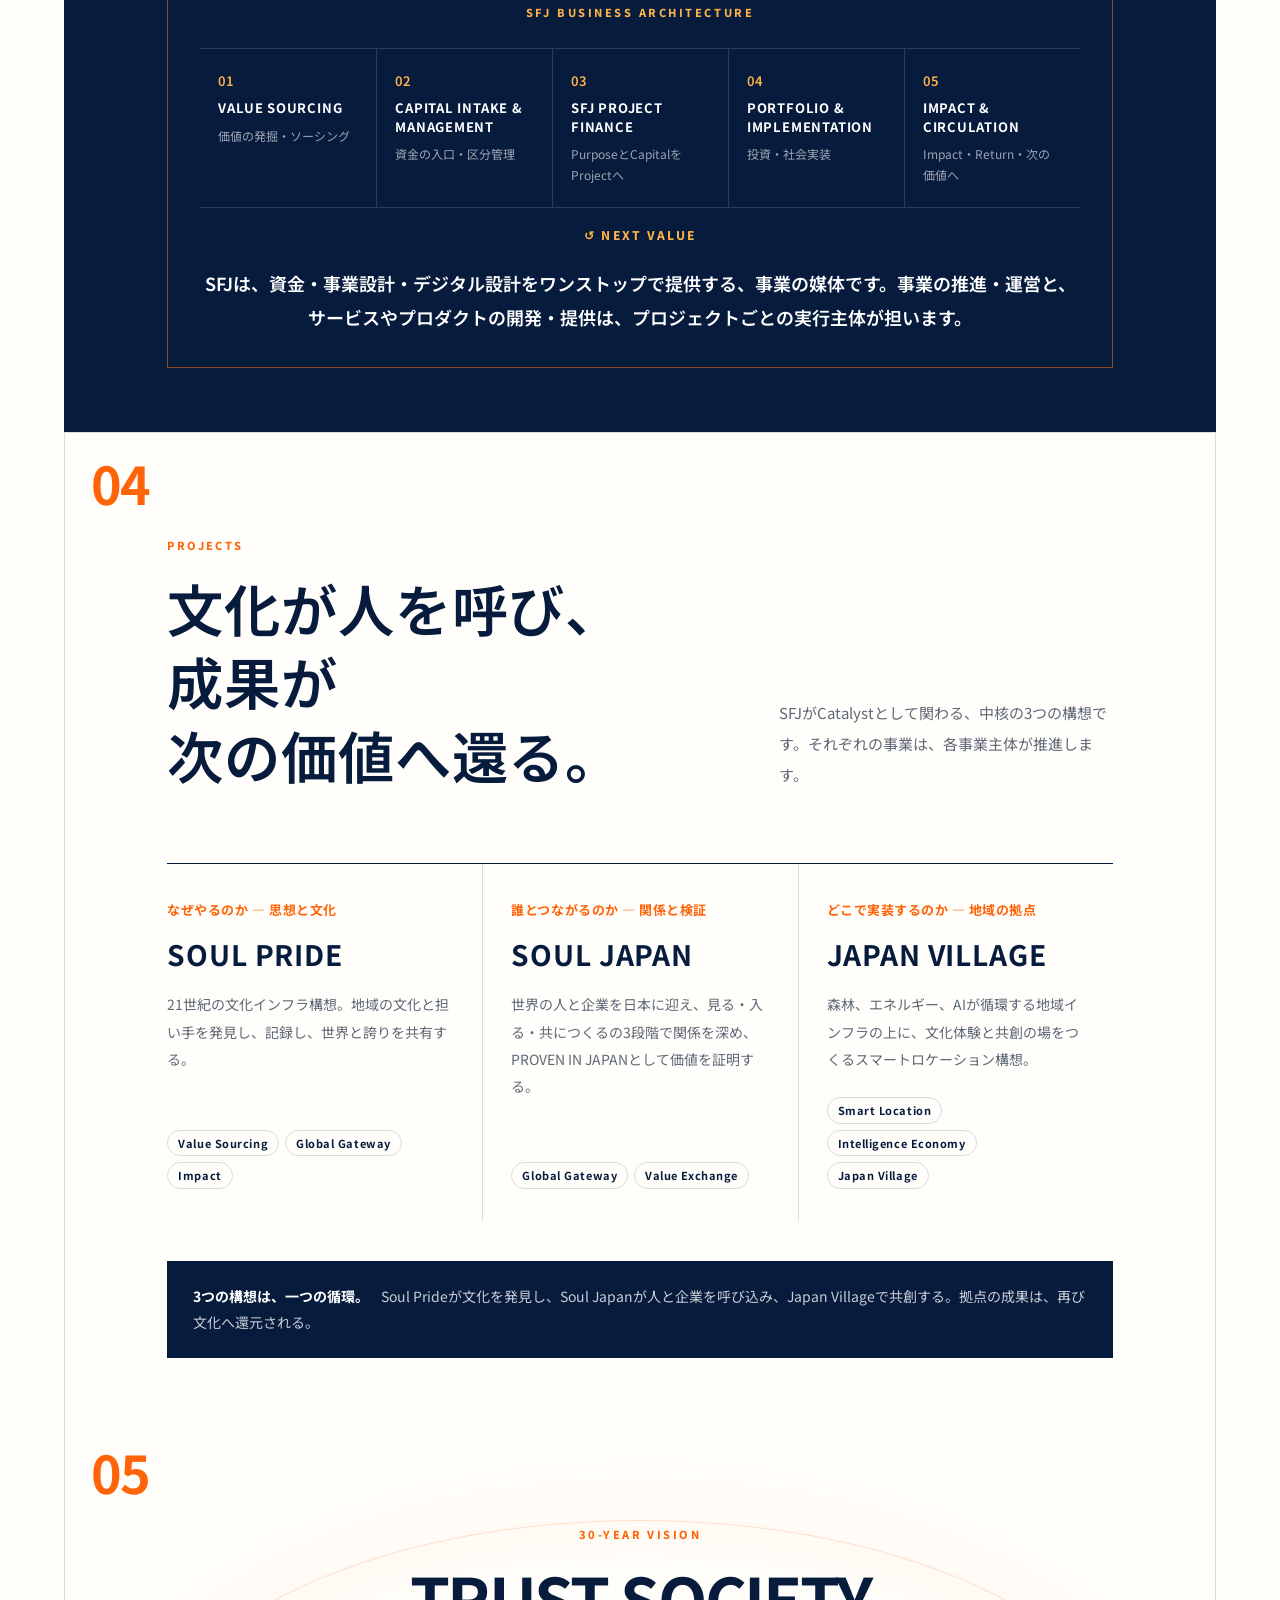
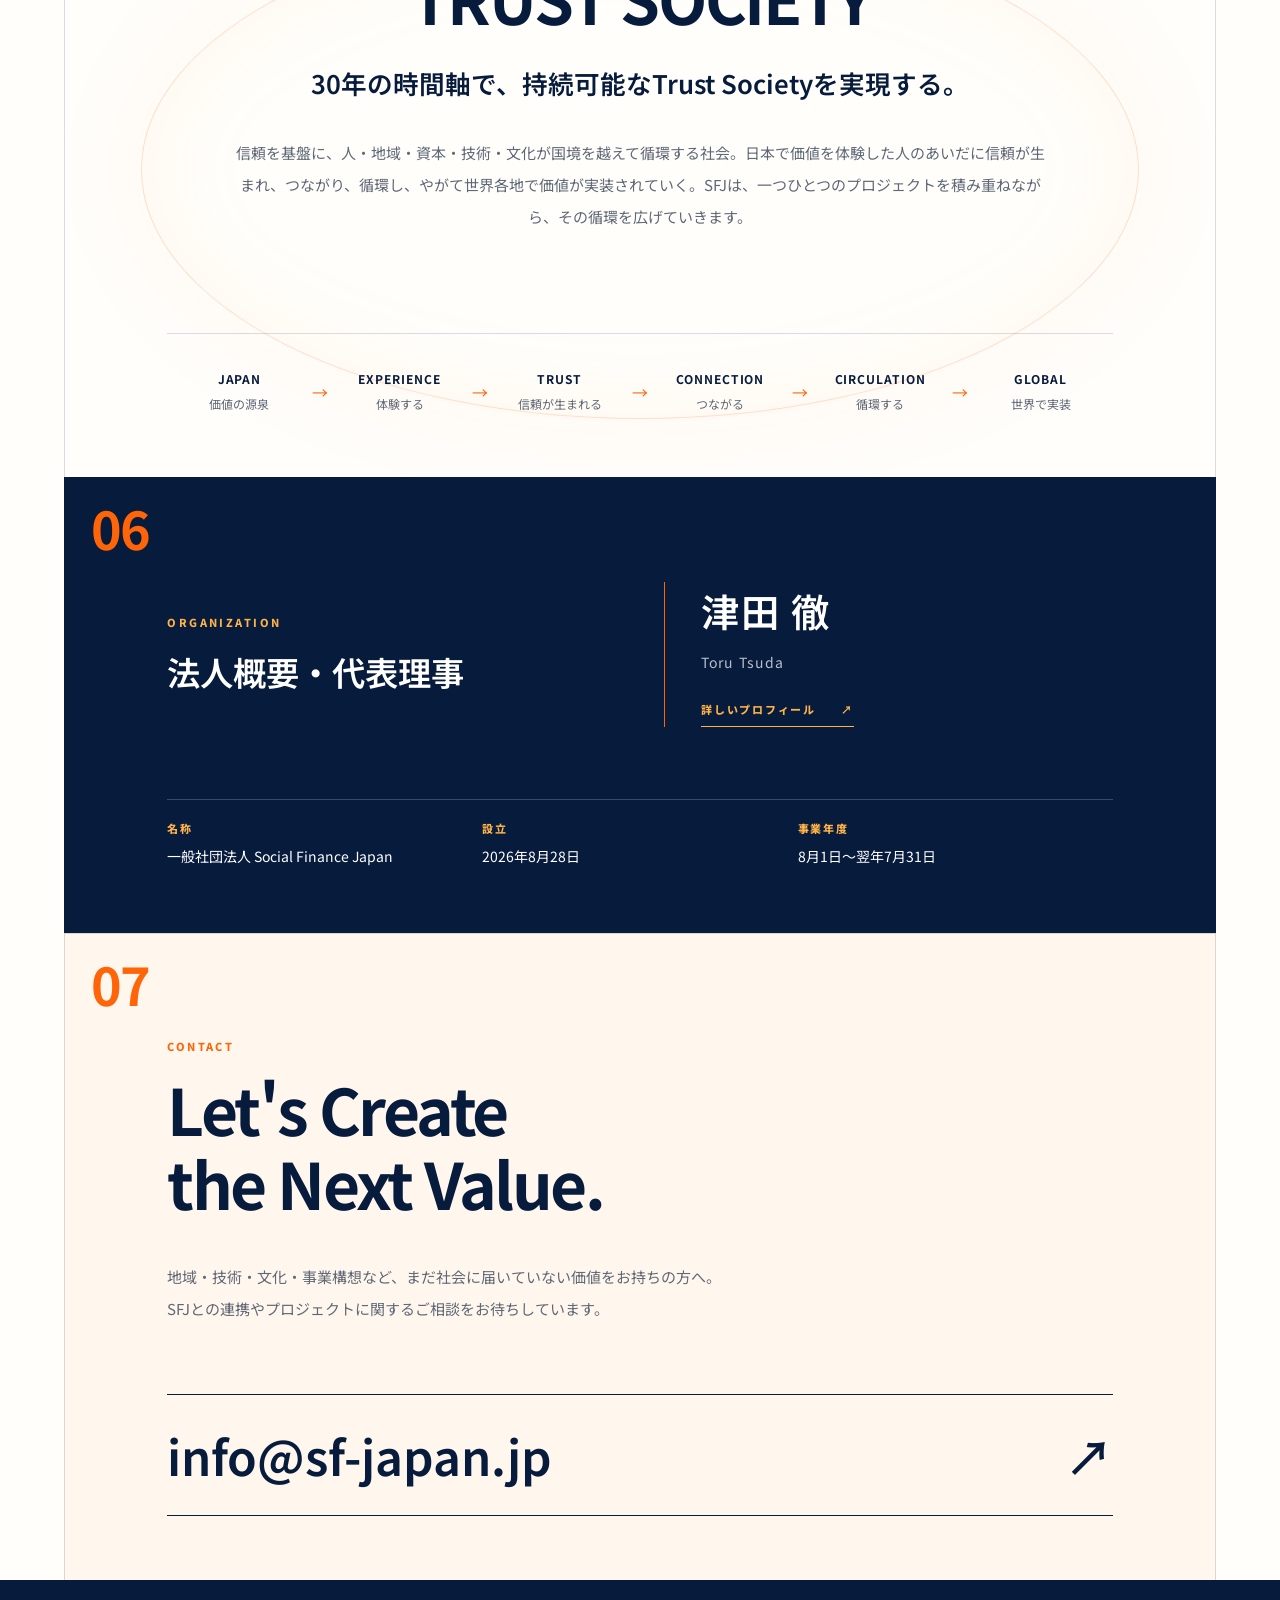
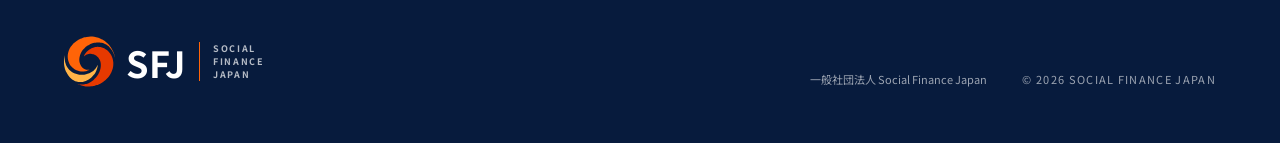
==== commit 2ed77e97: "Add files via upload" ====
--- a/index.html
+++ b/index.html
@@ -1,2 +1,2 @@
-<!DOCTYPE html><html lang="ja"><head><meta charSet="utf-8"/><meta name="viewport" content="width=device-width, initial-scale=1"/><link rel="stylesheet" href="style.css"><title>Social Finance Japan | 日本の価値を世界へ</title><meta name="description" content="SFJは、日本に存在する多様な価値を見つけ、翻訳し、世界へつなぎ、循環させるCatalystです。"/>
-<link rel="stylesheet" href="additions.css"><link rel="alternate" hreflang="ja" href="https://sf-japan.jp/"/><link rel="alternate" hreflang="en" href="https://sf-japan.jp/en/"/><link rel="alternate" hreflang="x-default" href="https://sf-japan.jp/"/><link rel="canonical" href="https://sf-japan.jp/"/><meta property="og:type" content="website"/><meta property="og:url" content="https://sf-japan.jp/"/><meta property="og:title" content="Social Finance Japan | SFJ"/><meta property="og:description" content="SFJは、日本に存在する多様な価値を見つけ、翻訳し、世界へつなぎ、循環させるCatalystです。"/><meta property="og:image" content="https://sf-japan.jp/og-image.png"/><meta name="twitter:card" content="summary_large_image"/><link rel="icon" type="image/svg+xml" href="sfj-mark.svg"/><link rel="apple-touch-icon" href="apple-touch-icon.png"/></head><body><main><header class="site-header"><a href="#top" aria-label="Social Finance Japan ホーム"><div class="brand "><img src="sfj-mark.svg" alt="SFJ" width="78" height="68" loading="eager" fetchPriority="high" decoding="async" data-nimg="1"/><div class="brand__type"><strong>SFJ</strong><span>SOCIAL FINANCE JAPAN</span></div></div></a><div class="header-actions"><nav aria-label="メインナビゲーション"><a href="#values">FIVE VALUE LAYERS</a><a href="#projects">PROJECTS</a><a href="#catalyst">CATALYST</a><a href="#vision">VISION</a><a href="#contact">CONTACT</a></nav><div class="language-switch" aria-label="言語切り替え"><span aria-current="page" lang="ja">JP</span><span aria-hidden="true">/</span><a href="en/" hrefLang="en" lang="en" aria-label="View in English">EN</a></div></div></header><section class="hero section-frame" id="top"><div class="hero__ring" aria-hidden="true"></div><div class="eyebrow">CATALYST FOR A TRUST SOCIETY</div><div class="hero__content"><p class="hero__kicker">日本から、まだ見ぬ価値の循環を。</p><h1>日本の価値を創り、<br/>世界へ届け、<br/>循環させる。</h1><p class="hero__lead">日本には、まだ世界に届いていない価値があります。<br/>SFJは、その価値を見つけ、つなぎ、社会の中で生きる形へ変えていきます。</p><a class="text-link" href="#values">FIVE VALUE LAYERS <span aria-hidden="true">↓</span></a></div><div class="hero__word" aria-hidden="true">JAPAN</div></section><section class="japan section-frame"><div class="section-number">01</div><div class="japan__copy"><p class="section-label">THE SOURCE</p><h2>日本には、<br/><span class="nw">多様な</span><span class="nw">価値がある。</span></h2><p>自然、地域、文化、人、技術、知恵、暮らし。日本には、すでに多様な価値が存在しています。</p><p>価値は、見つけられ、意味を与えられ、人とつながることで、はじめて社会を動かす力になります。</p></div><div class="japan__keywords" aria-label="日本に存在する価値"><span>自然</span><span>地域</span><span>文化</span><span>人</span><span>技術</span><span>知恵</span><span>暮らし</span></div></section><section class="ecosystem-visual section-frame" aria-labelledby="ecosystem-title"><div class="ecosystem-visual__heading"><div><p class="section-label">SFJ ECOSYSTEM</p><h2 id="ecosystem-title">SFJがつくる、<br/>価値の循環。</h2></div><p>日本にある多様な価値を発掘し、SFJがCatalystとして設計し、プロジェクトとして社会に実装して、世界へ届ける。その成果が、次の価値へ循環していきます。</p></div><figure class="eco" aria-label="SFJの価値循環：日本の価値を発掘し、SFJがCatalystとして設計し、プロジェクトとして社会実装され、世界へ届き、成果が次の価値へ循環する"><ol class="eco__flow"><li class="eco__node"><span class="eco__num">JAPAN</span><b>日本の価値</b><em>まだ活かされていない多様な価値</em><div class="eco__tags"><span>自然</span><span>地域</span><span>文化</span><span>人</span><span>技術</span></div></li><li class="eco__arrow" aria-hidden="true"><span>発掘する</span></li><li class="eco__node eco__node--core"><img src="sfj-mark.svg" alt="" width="64" height="64"/><b>SFJ</b><em>CATALYST</em><div class="eco__tags"><span>資金</span><span>事業設計</span><span>デジタル設計</span></div></li><li class="eco__arrow" aria-hidden="true"><span>設計する</span></li><li class="eco__node"><span class="eco__num">PROJECTS</span><b>社会実装</b><em>プロジェクトごとの実行主体が推進</em><div class="eco__tags"><span>Soul Pride</span><span>Soul Japan</span><span>Japan Village</span></div></li><li class="eco__arrow" aria-hidden="true"><span>届ける</span></li><li class="eco__node"><span class="eco__num">GLOBAL</span><b>世界へ</b><em>日本で証明された価値を届ける</em><div class="eco__tags"><span>PROVEN IN JAPAN</span></div></li></ol><div class="eco__return"><span><b>価値の循環</b>資本・知識・データ・人材・信頼が、次の価値を生む</span></div><p class="eco__vision"><span>30年後、信頼が循環する社会 <span class="nw">TRUST SOCIETY へ</span></span></p></figure></section><section class="values section-frame" id="values"><div class="section-number">02</div><div class="section-heading"><div><p class="section-label">FIVE VALUE LAYERS</p><h2>5つの領域で、<br/>日本の価値を社会へつなぐ。</h2></div><p>5つの領域は独立した事業ではありません。価値を発見し、世界へ届け、循環させるために連動する5つの機能です。</p></div><div class="values__list"><article class="value-row"><span class="value-row__number">01</span><div class="value-row__title"><h3>SMART LOCATION</h3><strong>価値を生む</strong></div><p>自然・地域・文化・人・技術。その土地に眠る価値を見つけ、未来へ育てます。</p><span class="value-row__dot" aria-hidden="true"></span></article><article class="value-row"><span class="value-row__number">02</span><div class="value-row__title"><h3>INTELLIGENCE ECONOMY</h3><strong>価値を翻訳する</strong></div><p>AI・データ・教育・研究を通じて、価値を知識・サービス・プロダクトへ変えます。</p><span class="value-row__dot" aria-hidden="true"></span></article><article class="value-row"><span class="value-row__number">03</span><div class="value-row__title"><h3>GLOBAL GATEWAY</h3><strong>世界とつなぐ</strong></div><p>海外拠点・企業・投資家・人材との接点をつくり、日本の価値を世界へ届けます。</p><span class="value-row__dot" aria-hidden="true"></span></article><article class="value-row"><span class="value-row__number">04</span><div class="value-row__title"><h3>VALUE EXCHANGE</h3><strong>価値を循環させる</strong></div><p>資本・情報・技術・人材が双方向に流れる、持続可能な仕組みを設計します。</p><span class="value-row__dot" aria-hidden="true"></span></article><article class="value-row"><span class="value-row__number">05</span><div class="value-row__title"><h3>JAPAN VILLAGE</h3><strong>価値を体験する</strong></div><p>日本の暮らし・文化・食・おもてなしを、世界の人が体験できる場をつくります。</p><span class="value-row__dot" aria-hidden="true"></span></article></div></section><section class="catalyst section-frame" id="catalyst"><div class="section-number">03</div><div class="section-heading section-heading--light"><div><p class="section-label">SFJ = CATALYST</p><h2>構想を、<br/><span class="nw">社会実装へ。</span></h2></div><p>SFJは、社会を所有・統治する主体ではありません。人・地域・技術・資本をつなぎ、新しい価値が生まれ、循環する条件をつくります。</p></div><div class="catalyst__system"><div class="catalyst__core"><img src="sfj-mark.svg" alt="" width="116" height="102" loading="lazy" decoding="async" data-nimg="1"/><span>SFJ</span><strong>CATALYST</strong></div><div class="catalyst__designs"><article><span>01</span><h3>CAPITAL</h3><strong>資金</strong><p>Purposeとともに託された資金と、SFJが自ら描くPurposeのための資金を区分し、事業に合った資本の形を組み立てる。</p></article><article><span>02</span><h3>BUSINESS DESIGN</h3><strong>事業設計</strong><p>事業構造、実行主体、収益とImpactの考え方、ガバナンスを設計し、実行できるプロジェクトに変える。</p></article><article><span>03</span><h3>DIGITAL DESIGN</h3><strong>デジタル設計</strong><p>データ、AI、プラットフォームを事業にどう組み込むか。プランニングに必要なデジタル設計のナレッジを提供する。</p></article></div></div><div class="catalyst__flow" aria-label="Catalystによる社会実装の流れ"><span><b>CONNECT</b>つなぐ</span><i aria-hidden="true">→</i><span><b>DESIGN</b>設計する</span><i aria-hidden="true">→</i><span><b>ENABLE</b>実現する</span><i aria-hidden="true">→</i><span><b>CHANGE</b>変化を生む</span></div><div class="sfj-arch"><small>SFJ BUSINESS ARCHITECTURE</small><ol><li><span>01</span><b>VALUE SOURCING</b><em>価値の発掘・ソーシング</em></li><li><span>02</span><b>CAPITAL INTAKE &amp; MANAGEMENT</b><em>資金の入口・区分管理</em></li><li><span>03</span><b>SFJ PROJECT FINANCE</b><em>PurposeとCapitalをProjectへ</em></li><li><span>04</span><b>PORTFOLIO &amp; IMPLEMENTATION</b><em>投資・社会実装</em></li><li><span>05</span><b>IMPACT &amp; CIRCULATION</b><em>Impact・Return・次の価値へ</em></li></ol><p class="sfj-arch__loop">↺ NEXT VALUE</p><strong>SFJは、資金・事業設計・デジタル設計をワンストップで提供する、事業の媒体です。事業の推進・運営と、サービスやプロダクトの開発・提供は、プロジェクトごとの実行主体が担います。</strong></div></section><section class="projects section-frame" id="projects"><div class="section-number">04</div><div class="section-heading"><div><p class="section-label">PROJECTS</p><h2><span class="nw">文化が人を呼び、</span><br/><span class="nw">成果が</span><span class="nw">次の価値へ還る。</span></h2></div><p>SFJがCatalystとして関わる、中核の3つの構想です。それぞれの事業は、各事業主体が推進します。</p></div><div class="projects__list"><article><p class="projects__q">なぜやるのか ― 思想と文化</p><h3>SOUL PRIDE</h3><p>21世紀の文化インフラ構想。地域の文化と担い手を発見し、記録し、世界と誇りを共有する。</p><div class="projects__tags"><span>Value Sourcing</span><span>Global Gateway</span><span>Impact</span></div></article><article><p class="projects__q">誰とつながるのか ― 関係と検証</p><h3>SOUL JAPAN</h3><p>世界の人と企業を日本に迎え、見る・入る・共につくるの3段階で関係を深め、PROVEN IN JAPANとして価値を証明する。</p><div class="projects__tags"><span>Global Gateway</span><span>Value Exchange</span></div></article><article><p class="projects__q">どこで実装するのか ― 地域の拠点</p><h3>JAPAN VILLAGE</h3><p>森林、エネルギー、AIが循環する地域インフラの上に、文化体験と共創の場をつくるスマートロケーション構想。</p><div class="projects__tags"><span>Smart Location</span><span>Intelligence Economy</span><span>Japan Village</span></div></article></div><p class="projects__cycle"><b>3つの構想は、一つの循環。</b>Soul Prideが文化を発見し、Soul Japanが人と企業を呼び込み、Japan Villageで共創する。拠点の成果は、再び文化へ還元される。</p></section><section class="vision section-frame" id="vision"><div class="section-number">05</div><div class="vision__halo" aria-hidden="true"></div><p class="section-label">30-YEAR VISION</p><h2>TRUST SOCIETY</h2><p class="vision__ja">30年かけて、信頼が循環する社会を実現する。</p><p class="vision__body">信頼を基盤に、人・地域・資本・技術・文化が国境を越えて循環する社会。SFJは、一つひとつのプロジェクトを積み重ねながら、30年の時間軸でTrust Societyの実現を目指します。</p><div class="vision__path"><span><b>JAPAN</b>日本の価値</span><i>→</i><span><b>FIVE VALUE LAYERS</b>5つの領域</span><i>→</i><span><b>CATALYST</b>社会実装</span><i>→</i><span><b>TRUST SOCIETY</b>信頼の循環</span></div></section><section class="representative section-frame" id="representative" aria-labelledby="representative-title"><div class="section-number">06</div><div><p class="section-label">ORGANIZATION</p><h2 id="representative-title">法人概要・代表理事</h2></div><div class="representative__identity"><p class="representative__name">津田 徹<span lang="en">Toru Tsuda</span></p><a class="text-link" href="https://lucci-jp.github.io/aboutme/" target="_blank" rel="noopener noreferrer" aria-label="詳しいプロフィール（別タブで開きます）">詳しいプロフィール <span aria-hidden="true">↗</span></a></div><dl class="org"><div><dt>名称</dt><dd>一般社団法人 Social Finance Japan</dd></div><div><dt>設立</dt><dd>2026年8月28日</dd></div><div><dt>事業年度</dt><dd>8月1日〜翌年7月31日</dd></div></dl></section><section class="contact section-frame" id="contact"><div class="section-number">07</div><p class="section-label">CONTACT</p><h2>Let&#x27;s Create<br/>the Next Value.</h2><p>地域・技術・文化・事業構想など、まだ社会に届いていない価値をお持ちの方へ。<br/>SFJとの連携やプロジェクトに関するご相談をお待ちしています。</p><a class="contact__mail" href="mailto:info@sf-japan.jp">info@sf-japan.jp <span aria-hidden="true">↗</span></a></section><footer><div class="brand brand--footer"><img src="sfj-mark.svg" alt="SFJ" width="78" height="68" loading="lazy" decoding="async" data-nimg="1"/><div class="brand__type"><strong>SFJ</strong><span>SOCIAL FINANCE JAPAN</span></div></div><p>一般社団法人 Social Finance Japan</p><p class="footer__copy">© 2026 SOCIAL FINANCE JAPAN</p></footer></main></body></html>+<!DOCTYPE html><html lang="ja"><head><meta charSet="utf-8"/><meta name="viewport" content="width=device-width, initial-scale=1"/><link rel="stylesheet" href="style.css?v=20261002b"><title>Social Finance Japan | 日本の価値を世界へ</title><meta name="description" content="SFJは、日本に存在する多様な価値を見つけ、翻訳し、世界へつなぎ、循環させるCatalystです。"/>
+<link rel="stylesheet" href="additions.css?v=20261002b"><link rel="alternate" hreflang="ja" href="https://sf-japan.jp/"/><link rel="alternate" hreflang="en" href="https://sf-japan.jp/en/"/><link rel="alternate" hreflang="x-default" href="https://sf-japan.jp/"/><link rel="canonical" href="https://sf-japan.jp/"/><meta property="og:type" content="website"/><meta property="og:url" content="https://sf-japan.jp/"/><meta property="og:title" content="Social Finance Japan | SFJ"/><meta property="og:description" content="SFJは、日本に存在する多様な価値を見つけ、翻訳し、世界へつなぎ、循環させるCatalystです。"/><meta property="og:image" content="https://sf-japan.jp/og-image.png"/><meta name="twitter:card" content="summary_large_image"/><link rel="icon" type="image/svg+xml" href="sfj-mark.svg"/><link rel="apple-touch-icon" href="apple-touch-icon.png"/></head><body><main><header class="site-header"><a href="#top" aria-label="Social Finance Japan ホーム"><div class="brand "><img src="sfj-mark.svg?v=20261002b" alt="SFJ" width="78" height="68" loading="eager" fetchPriority="high" decoding="async" data-nimg="1"/><div class="brand__type"><strong>SFJ</strong><span>SOCIAL FINANCE JAPAN</span></div></div></a><div class="header-actions"><nav aria-label="メインナビゲーション"><a href="#values">FIVE VALUE LAYERS</a><a href="#projects">PROJECTS</a><a href="#catalyst">CATALYST</a><a href="#vision">VISION</a><a href="#contact">CONTACT</a></nav><div class="language-switch" aria-label="言語切り替え"><span aria-current="page" lang="ja">JP</span><span aria-hidden="true">/</span><a href="en/" hrefLang="en" lang="en" aria-label="View in English">EN</a></div></div></header><section class="hero section-frame" id="top"><div class="hero__ring" aria-hidden="true"></div><div class="eyebrow">CATALYST FOR A TRUST SOCIETY</div><div class="hero__content"><p class="hero__kicker">日本から、まだ見ぬ価値の循環を。</p><h1>日本の価値を創り、<br/>世界へ届け、<br/>循環させる。</h1><p class="hero__lead">日本には、まだ世界に届いていない価値があります。<br/>SFJは、その価値を見つけ、つなぎ、社会の中で生きる形へ変えていきます。</p><a class="text-link" href="#values">FIVE VALUE LAYERS <span aria-hidden="true">↓</span></a></div><div class="hero__word" aria-hidden="true">JAPAN</div></section><section class="japan section-frame"><div class="section-number">01</div><div class="japan__copy"><p class="section-label">THE SOURCE</p><h2>日本には、<br/><span class="nw">多様な</span><span class="nw">価値がある。</span></h2><p>自然、文化、人、技術、知恵、地域コミュニティ、暮らし。日本には、すでに多様な価値が存在しています。</p><p>価値は、見つけられ、意味を与えられ、人とつながることで、はじめて社会を動かす力になります。</p></div><div class="japan__keywords" aria-label="日本に存在する価値"><span>自然</span><span>地域</span><span>文化</span><span>人</span><span>技術</span><span>知恵</span><span>暮らし</span></div></section><section class="ecosystem-visual section-frame" aria-labelledby="ecosystem-title"><div class="ecosystem-visual__heading"><div><p class="section-label">SFJ ECOSYSTEM</p><h2 id="ecosystem-title">SFJがつくる、<br/>価値の循環。</h2></div><p>日本にある多様な価値を発掘し、SFJがCatalystとして設計し、プロジェクトとして社会に実装して、世界へ届ける。その成果が、次の価値へ循環していきます。</p></div><figure class="eco" aria-label="SFJの価値循環：日本の価値を発掘し、SFJがCatalystとして設計し、プロジェクトとして社会実装され、世界へ届き、成果が次の価値へ循環する"><ol class="eco__flow"><li class="eco__node"><span class="eco__num">JAPAN</span><b>日本の価値</b><em>まだ活かされていない多様な価値</em><div class="eco__tags"><span>自然</span><span>地域</span><span>文化</span><span>人</span><span>技術</span></div></li><li class="eco__arrow" aria-hidden="true"><span>発掘する</span></li><li class="eco__node eco__node--core"><img src="sfj-mark.svg?v=20261002b" alt="" width="64" height="64"/><b>SFJ</b><em>CATALYST</em><div class="eco__tags"><span>資金</span><span>事業設計</span><span>デジタル設計</span></div></li><li class="eco__arrow" aria-hidden="true"><span>設計する</span></li><li class="eco__node"><span class="eco__num">PROJECTS</span><b>社会実装</b><em>プロジェクトごとの実行主体が推進</em><div class="eco__tags"><span>Soul Pride</span><span>Soul Japan</span><span>Japan Village</span></div></li><li class="eco__arrow" aria-hidden="true"><span>届ける</span></li><li class="eco__node"><span class="eco__num">GLOBAL DIFFUSION</span><b>世界で実装</b><em>人・企業・地域・プロジェクトを通じて拡がる信頼のエコシステム</em><div class="eco__tags"><span>PROVEN IN JAPAN</span></div></li></ol><div class="eco__return"><span><b>価値の循環</b>資本・知識・データ・人材・信頼が、次の価値を生む</span></div><p class="eco__vision"><span>30年後、信頼が循環する社会 <span class="nw">TRUST SOCIETY へ</span></span></p></figure></section><section class="values section-frame" id="values"><div class="section-number">02</div><div class="section-heading"><div><p class="section-label">FIVE VALUE LAYERS</p><h2>5つの領域で、<br/>日本の価値を社会へつなぐ。</h2></div><p>5つの領域は独立した事業ではありません。価値を発見し、世界へ届け、循環させるために連動する5つの機能です。</p></div><div class="values__list"><article class="value-row"><span class="value-row__number">01</span><div class="value-row__title"><h3>SMART LOCATION</h3><strong>価値を生む</strong></div><p>自然・地域・文化・人・技術。その土地に眠る価値を見つけ、未来へ育てます。</p><span class="value-row__dot" aria-hidden="true"></span></article><article class="value-row"><span class="value-row__number">02</span><div class="value-row__title"><h3>INTELLIGENCE ECONOMY</h3><strong>価値を翻訳する</strong></div><p>AI・データ・教育・研究を通じて、価値を知識・サービス・プロダクトへ変えます。</p><span class="value-row__dot" aria-hidden="true"></span></article><article class="value-row"><span class="value-row__number">03</span><div class="value-row__title"><h3>GLOBAL GATEWAY</h3><strong>世界とつなぐ</strong></div><p>海外ハブ・パートナー・投資家・人材との接点をつくり、日本の価値を世界へ届けます。</p><span class="value-row__dot" aria-hidden="true"></span></article><article class="value-row"><span class="value-row__number">04</span><div class="value-row__title"><h3>VALUE EXCHANGE</h3><strong>価値を循環させる</strong></div><p>資本・情報・技術・人材が双方向に流れる、持続可能な仕組みを設計します。</p><span class="value-row__dot" aria-hidden="true"></span></article><article class="value-row"><span class="value-row__number">05</span><div class="value-row__title"><h3>JAPAN VILLAGE</h3><strong>価値を体験する</strong></div><p>日本の暮らし・文化・食・おもてなしを、世界の人が体験できる場をつくります。</p><span class="value-row__dot" aria-hidden="true"></span></article></div></section><section class="catalyst section-frame" id="catalyst"><div class="section-number">03</div><div class="section-heading section-heading--light"><div><p class="section-label">SFJ = CATALYST</p><h2>構想を、<br/><span class="nw">社会実装へ。</span></h2></div><p>SFJは、社会を所有・統治するのではなく、変化が自律的に起こる条件をつくります。人・地域・技術・資本をつなぎ、新しい価値が生まれ、循環していく。それがCatalystの役割です。</p></div><div class="catalyst__system"><div class="catalyst__core"><img src="sfj-mark.svg?v=20261002b" alt="" width="116" height="102" loading="lazy" decoding="async" data-nimg="1"/><span>SFJ</span><strong>CATALYST</strong></div><div class="catalyst__designs"><article><span>01</span><h3>CAPITAL</h3><strong>資金</strong><p>Purposeとともに託された資金と、SFJが自ら描くPurposeのための資金を区分し、事業に合った資本の形を組み立てる。</p></article><article><span>02</span><h3>BUSINESS DESIGN</h3><strong>事業設計</strong><p>事業構造、実行主体、収益とImpactの考え方、ガバナンスを設計し、実行できるプロジェクトに変える。</p></article><article><span>03</span><h3>DIGITAL DESIGN</h3><strong>デジタル設計</strong><p>データ、AI、プラットフォームを事業にどう組み込むか。プランニングに必要なデジタル設計のナレッジを提供する。</p></article></div></div><div class="catalyst__flow" aria-label="Catalystの4つの動き"><span><b>DISCOVER</b>発掘<em>価値を見つける</em></span><i aria-hidden="true">→</i><span><b>TRANSLATE</b>翻訳<em>価値を言語化する</em></span><i aria-hidden="true">→</i><span><b>CONNECT</b>接続<em>人・資本・技術をつなぐ</em></span><i aria-hidden="true">→</i><span><b>CIRCULATE</b>循環<em>価値を循環させる</em></span></div><p class="catalyst__promise">信頼が循環する未来のために、<br/><span class="nw">SFJは触媒であり続けます。</span></p><div class="sfj-arch"><small>SFJ BUSINESS ARCHITECTURE</small><ol><li><span>01</span><b>VALUE SOURCING</b><em>価値の発掘・ソーシング</em></li><li><span>02</span><b>CAPITAL INTAKE &amp; MANAGEMENT</b><em>資金の入口・区分管理</em></li><li><span>03</span><b>SFJ PROJECT FINANCE</b><em>PurposeとCapitalをProjectへ</em></li><li><span>04</span><b>PORTFOLIO &amp; IMPLEMENTATION</b><em>投資・社会実装</em></li><li><span>05</span><b>IMPACT &amp; CIRCULATION</b><em>Impact・Return・次の価値へ</em></li></ol><p class="sfj-arch__loop">↺ NEXT VALUE</p><strong>SFJは、資金・事業設計・デジタル設計をワンストップで提供する、事業の媒体です。事業の推進・運営と、サービスやプロダクトの開発・提供は、プロジェクトごとの実行主体が担います。</strong></div></section><section class="projects section-frame" id="projects"><div class="section-number">04</div><div class="section-heading"><div><p class="section-label">PROJECTS</p><h2><span class="nw">文化が人を呼び、</span><br/><span class="nw">成果が</span><span class="nw">次の価値へ還る。</span></h2></div><p>SFJがCatalystとして関わる、中核の3つの構想です。それぞれの事業は、各事業主体が推進します。</p></div><div class="projects__list"><article><p class="projects__q">なぜやるのか ― 思想と文化</p><h3>SOUL PRIDE</h3><p>21世紀の文化インフラ構想。地域の文化と担い手を発見し、記録し、世界と誇りを共有する。</p><div class="projects__tags"><span>Value Sourcing</span><span>Global Gateway</span><span>Impact</span></div></article><article><p class="projects__q">誰とつながるのか ― 関係と検証</p><h3>SOUL JAPAN</h3><p>世界の人と企業を日本に迎え、見る・入る・共につくるの3段階で関係を深め、PROVEN IN JAPANとして価値を証明する。</p><div class="projects__tags"><span>Global Gateway</span><span>Value Exchange</span></div></article><article><p class="projects__q">どこで実装するのか ― 地域の拠点</p><h3>JAPAN VILLAGE</h3><p>森林、エネルギー、AIが循環する地域インフラの上に、文化体験と共創の場をつくるスマートロケーション構想。</p><div class="projects__tags"><span>Smart Location</span><span>Intelligence Economy</span><span>Japan Village</span></div></article></div><p class="projects__cycle"><b>3つの構想は、一つの循環。</b>Soul Prideが文化を発見し、Soul Japanが人と企業を呼び込み、Japan Villageで共創する。拠点の成果は、再び文化へ還元される。</p></section><section class="vision section-frame" id="vision"><div class="section-number">05</div><div class="vision__halo" aria-hidden="true"></div><p class="section-label">30-YEAR VISION</p><h2>TRUST SOCIETY</h2><p class="vision__ja">30年の時間軸で、持続可能なTrust Societyを実現する。</p><p class="vision__body">信頼を基盤に、人・地域・資本・技術・文化が国境を越えて循環する社会。日本で価値を体験した人のあいだに信頼が生まれ、つながり、循環し、やがて世界各地で価値が実装されていく。SFJは、一つひとつのプロジェクトを積み重ねながら、その循環を広げていきます。</p><div class="vision__path vision__path--six"><span><b>JAPAN</b>価値の源泉</span><i aria-hidden="true">→</i><span><b>EXPERIENCE</b>体験する</span><i aria-hidden="true">→</i><span><b>TRUST</b>信頼が生まれる</span><i aria-hidden="true">→</i><span><b>CONNECTION</b>つながる</span><i aria-hidden="true">→</i><span><b>CIRCULATION</b>循環する</span><i aria-hidden="true">→</i><span><b>GLOBAL</b>世界で実装</span></div></section><section class="representative section-frame" id="representative" aria-labelledby="representative-title"><div class="section-number">06</div><div><p class="section-label">ORGANIZATION</p><h2 id="representative-title">法人概要・代表理事</h2></div><div class="representative__identity"><p class="representative__name">津田 徹<span lang="en">Toru Tsuda</span></p><a class="text-link" href="https://lucci-jp.github.io/aboutme/" target="_blank" rel="noopener noreferrer" aria-label="詳しいプロフィール（別タブで開きます）">詳しいプロフィール <span aria-hidden="true">↗</span></a></div><dl class="org"><div><dt>名称</dt><dd>一般社団法人 Social Finance Japan</dd></div><div><dt>設立</dt><dd>2026年8月28日</dd></div><div><dt>事業年度</dt><dd>8月1日〜翌年7月31日</dd></div></dl></section><section class="contact section-frame" id="contact"><div class="section-number">07</div><p class="section-label">CONTACT</p><h2>Let&#x27;s Create<br/>the Next Value.</h2><p>地域・技術・文化・事業構想など、まだ社会に届いていない価値をお持ちの方へ。<br/>SFJとの連携やプロジェクトに関するご相談をお待ちしています。</p><a class="contact__mail" href="mailto:info@sf-japan.jp">info@sf-japan.jp <span aria-hidden="true">↗</span></a></section><footer><div class="brand brand--footer"><img src="sfj-mark.svg?v=20261002b" alt="SFJ" width="78" height="68" loading="lazy" decoding="async" data-nimg="1"/><div class="brand__type"><strong>SFJ</strong><span>SOCIAL FINANCE JAPAN</span></div></div><p>一般社団法人 Social Finance Japan</p><p class="footer__copy">© 2026 SOCIAL FINANCE JAPAN</p></footer></main></body></html>
--- a/style.css
+++ b/style.css
@@ -1 +1 @@
-@import "https://fonts.googleapis.com/css2?family=Noto+Sans:wght@400;500;600;700;800&family=Noto+Sans+JP:wght@400;500;600;700;800&display=swap";@layer properties{@supports (((-webkit-hyphens:none)) and (not (margin-trim:inline))) or ((-moz-orient:inline) and (not (color:rgb(from red r g b)))){*,:before,:after,::backdrop{--tw-translate-x:0;--tw-translate-y:0;--tw-translate-z:0;--tw-rotate-x:initial;--tw-rotate-y:initial;--tw-rotate-z:initial;--tw-skew-x:initial;--tw-skew-y:initial;--tw-scroll-snap-strictness:proximity;--tw-space-x-reverse:0;--tw-border-style:solid;--tw-leading:initial;--tw-font-weight:initial;--tw-tracking:initial;--tw-ordinal:initial;--tw-slashed-zero:initial;--tw-numeric-figure:initial;--tw-numeric-spacing:initial;--tw-numeric-fraction:initial;--tw-shadow:0 0 #0000;--tw-shadow-color:initial;--tw-shadow-alpha:100%;--tw-inset-shadow:0 0 #0000;--tw-inset-shadow-color:initial;--tw-inset-shadow-alpha:100%;--tw-ring-color:initial;--tw-ring-shadow:0 0 #0000;--tw-inset-ring-color:initial;--tw-inset-ring-shadow:0 0 #0000;--tw-ring-inset:initial;--tw-ring-offset-width:0px;--tw-ring-offset-color:#fff;--tw-ring-offset-shadow:0 0 #0000;--tw-outline-style:solid;--tw-duration:initial;--tw-ease:initial;--tw-content:"";--tw-scale-x:1;--tw-scale-y:1;--tw-scale-z:1}}}@layer theme{:root,:host{--font-sans:ui-sans-serif, system-ui, sans-serif, "Apple Color Emoji", "Segoe UI Emoji", "Segoe UI Symbol", "Noto Color Emoji";--font-mono:ui-monospace, SFMono-Regular, Menlo, Monaco, Consolas, "Liberation Mono", "Courier New", monospace;--color-black:#000;--color-white:#fff;--spacing:.25rem;--container-xs:20rem;--container-sm:24rem;--container-lg:32rem;--text-xs:.75rem;--text-xs--line-height:calc(1 / .75);--text-sm:.875rem;--text-sm--line-height:calc(1.25 / .875);--text-base:1rem;--text-base--line-height:calc(1.5 / 1);--text-lg:1.125rem;--text-lg--line-height:calc(1.75 / 1.125);--font-weight-normal:400;--font-weight-medium:500;--font-weight-semibold:600;--tracking-tight:-.025em;--tracking-widest:.1em;--leading-tight:1.25;--leading-snug:1.375;--leading-normal:1.5;--leading-relaxed:1.625;--radius-xs:.125rem;--radius-sm:.25rem;--radius-md:.375rem;--radius-lg:.5rem;--radius-xl:.75rem;--ease-in-out:cubic-bezier(.4, 0, .2, 1);--animate-spin:spin 1s linear infinite;--animate-pulse:pulse 2s cubic-bezier(.4, 0, .6, 1) infinite;--aspect-video:16 / 9;--default-transition-duration:.15s;--default-transition-timing-function:cubic-bezier(.4, 0, .2, 1);--default-font-family:var(--font-sans);--default-mono-font-family:var(--font-mono)}}@layer base{*,:after,:before,::backdrop{box-sizing:border-box;border:0 solid;margin:0;padding:0}::file-selector-button{box-sizing:border-box;border:0 solid;margin:0;padding:0}html,:host{-webkit-text-size-adjust:100%;tab-size:4;line-height:1.5;font-family:var(--default-font-family,ui-sans-serif, system-ui, sans-serif, "Apple Color Emoji", "Segoe UI Emoji", "Segoe UI Symbol", "Noto Color Emoji");font-feature-settings:var(--default-font-feature-settings,normal);font-variation-settings:var(--default-font-variation-settings,normal);-webkit-tap-highlight-color:transparent}hr{height:0;color:inherit;border-top-width:1px}abbr:where([title]){-webkit-text-decoration:underline dotted;text-decoration:underline dotted}h1,h2,h3,h4,h5,h6{font-size:inherit;font-weight:inherit}a{color:inherit;-webkit-text-decoration:inherit;-webkit-text-decoration:inherit;-webkit-text-decoration:inherit;-webkit-text-decoration:inherit;text-decoration:inherit}b,strong{font-weight:bolder}code,kbd,samp,pre{font-family:var(--default-mono-font-family,ui-monospace, SFMono-Regular, Menlo, Monaco, Consolas, "Liberation Mono", "Courier New", monospace);font-feature-settings:var(--default-mono-font-feature-settings,normal);font-variation-settings:var(--default-mono-font-variation-settings,normal);font-size:1em}small{font-size:80%}sub,sup{vertical-align:baseline;font-size:75%;line-height:0;position:relative}sub{bottom:-.25em}sup{top:-.5em}table{text-indent:0;border-color:inherit;border-collapse:collapse}:-moz-focusring{outline:auto}progress{vertical-align:baseline}summary{display:list-item}ol,ul,menu{list-style:none}img,svg,video,canvas,audio,iframe,embed,object{vertical-align:middle;display:block}img,video{max-width:100%;height:auto}button,input,select,optgroup,textarea{font:inherit;font-feature-settings:inherit;font-variation-settings:inherit;letter-spacing:inherit;color:inherit;opacity:1;background-color:#0000;border-radius:0}::file-selector-button{font:inherit;font-feature-settings:inherit;font-variation-settings:inherit;letter-spacing:inherit;color:inherit;opacity:1;background-color:#0000;border-radius:0}:where(select:is([multiple],[size])) optgroup{font-weight:bolder}:where(select:is([multiple],[size])) optgroup option{padding-inline-start:20px}::file-selector-button{margin-inline-end:4px}::placeholder{opacity:1}@supports (not ((-webkit-appearance:-apple-pay-button))) or (contain-intrinsic-size:1px){::placeholder{color:currentColor}@supports (color:color-mix(in lab, red, red)){::placeholder{color:color-mix(in oklab, currentcolor 50%, transparent)}}}textarea{resize:vertical}::-webkit-search-decoration{-webkit-appearance:none}::-webkit-date-and-time-value{min-height:1lh;text-align:inherit}::-webkit-datetime-edit{display:inline-flex}::-webkit-datetime-edit-fields-wrapper{padding:0}::-webkit-datetime-edit{padding-block:0}::-webkit-datetime-edit-year-field{padding-block:0}::-webkit-datetime-edit-month-field{padding-block:0}::-webkit-datetime-edit-day-field{padding-block:0}::-webkit-datetime-edit-hour-field{padding-block:0}::-webkit-datetime-edit-minute-field{padding-block:0}::-webkit-datetime-edit-second-field{padding-block:0}::-webkit-datetime-edit-millisecond-field{padding-block:0}::-webkit-datetime-edit-meridiem-field{padding-block:0}::-webkit-calendar-picker-indicator{line-height:1}:-moz-ui-invalid{box-shadow:none}button,input:where([type=button],[type=reset],[type=submit]){appearance:button}::file-selector-button{appearance:button}::-webkit-inner-spin-button{height:auto}::-webkit-outer-spin-button{height:auto}[hidden]:where(:not([hidden=until-found])){display:none!important}}@layer components;@layer utilities{.\@container\/card-header{container:card-header/inline-size}.\@container\/field-group{container:field-group/inline-size}.pointer-events-none{pointer-events:none}.invisible{visibility:hidden}.visible{visibility:visible}.sr-only{clip-path:inset(50%);white-space:nowrap;border-width:0;width:1px;height:1px;margin:-1px;padding:0;position:absolute;overflow:hidden}.absolute{position:absolute}.fixed{position:fixed}.relative{position:relative}.inset-0{inset:calc(var(--spacing) * 0)}.inset-x-0{inset-inline:calc(var(--spacing) * 0)}.inset-y-0{inset-block:calc(var(--spacing) * 0)}.inset-s-1\/2{inset-inline-start:50%}.start{inset-inline-start:var(--spacing)}.end{inset-inline-end:var(--spacing)}.-top-12{top:calc(var(--spacing) * -12)}.top-0{top:calc(var(--spacing) * 0)}.top-1\.5{top:calc(var(--spacing) * 1.5)}.top-1\/2{top:50%}.top-3\.5{top:calc(var(--spacing) * 3.5)}.top-4{top:calc(var(--spacing) * 4)}.top-\[1px\]{top:1px}.top-\[50\%\]{top:50%}.top-\[60\%\]{top:60%}.top-full{top:100%}.-right-12{right:calc(var(--spacing) * -12)}.right-0{right:calc(var(--spacing) * 0)}.right-1{right:calc(var(--spacing) * 1)}.right-2{right:calc(var(--spacing) * 2)}.right-3{right:calc(var(--spacing) * 3)}.right-3\.5{right:calc(var(--spacing) * 3.5)}.right-4{right:calc(var(--spacing) * 4)}.-bottom-12{bottom:calc(var(--spacing) * -12)}.bottom-0{bottom:calc(var(--spacing) * 0)}.-left-12{left:calc(var(--spacing) * -12)}.left-0{left:calc(var(--spacing) * 0)}.left-1\/2{left:50%}.left-2{left:calc(var(--spacing) * 2)}.left-3{left:calc(var(--spacing) * 3)}.left-\[50\%\]{left:50%}.isolate{isolation:isolate}.z-10{z-index:10}.z-20{z-index:20}.z-50{z-index:50}.z-\[1\]{z-index:1}.order-first{order:-9999}.order-last{order:9999}.col-start-2{grid-column-start:2}.row-span-2{grid-row:span 2/span 2}.row-start-1{grid-row-start:1}.m-0\!{margin:calc(var(--spacing) * 0)!important}.-mx-1{margin-inline:calc(var(--spacing) * -1)}.mx-2{margin-inline:calc(var(--spacing) * 2)}.mx-3\.5{margin-inline:calc(var(--spacing) * 3.5)}.mx-auto{margin-inline:auto}.-my-2{margin-block:calc(var(--spacing) * -2)}.my-0{margin-block:calc(var(--spacing) * 0)}.my-0\.5{margin-block:calc(var(--spacing) * .5)}.my-1{margin-block:calc(var(--spacing) * 1)}.-mt-4{margin-top:calc(var(--spacing) * -4)}.mt-0\.5{margin-top:calc(var(--spacing) * .5)}.mt-1\.5{margin-top:calc(var(--spacing) * 1.5)}.mt-2{margin-top:calc(var(--spacing) * 2)}.mt-4{margin-top:calc(var(--spacing) * 4)}.mt-auto{margin-top:auto}.mb-2{margin-bottom:calc(var(--spacing) * 2)}.mb-3{margin-bottom:calc(var(--spacing) * 3)}.-ml-1{margin-left:calc(var(--spacing) * -1)}.-ml-4{margin-left:calc(var(--spacing) * -4)}.ml-1{margin-left:calc(var(--spacing) * 1)}.ml-4{margin-left:calc(var(--spacing) * 4)}.ml-auto{margin-left:auto}.line-clamp-1{-webkit-line-clamp:1;-webkit-box-orient:vertical;display:-webkit-box;overflow:hidden}.line-clamp-2{-webkit-line-clamp:2;-webkit-box-orient:vertical;display:-webkit-box;overflow:hidden}.block{display:block}.contents{display:contents}.flex{display:flex}.grid{display:grid}.hidden{display:none}.inline-flex{display:inline-flex}.table{display:table}.table-caption{display:table-caption}.table-cell{display:table-cell}.table-row{display:table-row}.field-sizing-content{field-sizing:content}.aspect-square{aspect-ratio:1}.aspect-video{aspect-ratio:var(--aspect-video)}.size-\(--cell-size\){width:var(--cell-size);height:var(--cell-size)}.size-2{width:calc(var(--spacing) * 2);height:calc(var(--spacing) * 2)}.size-2\.5{width:calc(var(--spacing) * 2.5);height:calc(var(--spacing) * 2.5)}.size-3{width:calc(var(--spacing) * 3);height:calc(var(--spacing) * 3)}.size-3\.5{width:calc(var(--spacing) * 3.5);height:calc(var(--spacing) * 3.5)}.size-4{width:calc(var(--spacing) * 4);height:calc(var(--spacing) * 4)}.size-6{width:calc(var(--spacing) * 6);height:calc(var(--spacing) * 6)}.size-7{width:calc(var(--spacing) * 7);height:calc(var(--spacing) * 7)}.size-8{width:calc(var(--spacing) * 8);height:calc(var(--spacing) * 8)}.size-9{width:calc(var(--spacing) * 9);height:calc(var(--spacing) * 9)}.size-10{width:calc(var(--spacing) * 10);height:calc(var(--spacing) * 10)}.size-16{width:calc(var(--spacing) * 16);height:calc(var(--spacing) * 16)}.size-auto{width:auto;height:auto}.size-full{width:100%;height:100%}.h-\(--cell-size\){height:var(--cell-size)}.h-1\.5{height:calc(var(--spacing) * 1.5)}.h-2{height:calc(var(--spacing) * 2)}.h-2\.5{height:calc(var(--spacing) * 2.5)}.h-4{height:calc(var(--spacing) * 4)}.h-5{height:calc(var(--spacing) * 5)}.h-6{height:calc(var(--spacing) * 6)}.h-7{height:calc(var(--spacing) * 7)}.h-8{height:calc(var(--spacing) * 8)}.h-9{height:calc(var(--spacing) * 9)}.h-10{height:calc(var(--spacing) * 10)}.h-12{height:calc(var(--spacing) * 12)}.h-\[calc\(--spacing\(5\.5\)\)\]{height:calc(calc(var(--spacing) * 5.5))}.h-\[calc\(100\%-1px\)\]{height:calc(100% - 1px)}.h-\[var\(--radix-navigation-menu-viewport-height\)\]{height:var(--radix-navigation-menu-viewport-height)}.h-\[var\(--radix-select-trigger-height\)\]{height:var(--radix-select-trigger-height)}.h-auto{height:auto}.h-full{height:100%}.h-max{height:max-content}.h-px{height:1px}.h-svh{height:100svh}.max-h-\(--radix-context-menu-content-available-height\){max-height:var(--radix-context-menu-content-available-height)}.max-h-\(--radix-dropdown-menu-content-available-height\){max-height:var(--radix-dropdown-menu-content-available-height)}.max-h-\(--radix-select-content-available-height\){max-height:var(--radix-select-content-available-height)}.max-h-96{max-height:calc(var(--spacing) * 96)}.max-h-\[300px\]{max-height:300px}.max-h-\[min\(calc\(--spacing\(96\)---spacing\(9\)\)\,calc\(var\(--available-height\)---spacing\(9\)\)\)\]{max-height:min(calc(calc(var(--spacing) * 96) - calc(var(--spacing) * 9)), calc(var(--available-height) - calc(var(--spacing) * 9)))}.min-h-0{min-height:calc(var(--spacing) * 0)}.min-h-4{min-height:calc(var(--spacing) * 4)}.min-h-9{min-height:calc(var(--spacing) * 9)}.min-h-16{min-height:calc(var(--spacing) * 16)}.min-h-full{min-height:100%}.min-h-svh{min-height:100svh}.w-\(--anchor-width\){width:var(--anchor-width)}.w-\(--cell-size\){width:var(--cell-size)}.w-\(--sidebar-width\){width:var(--sidebar-width)}.w-0{width:calc(var(--spacing) * 0)}.w-1{width:calc(var(--spacing) * 1)}.w-2{width:calc(var(--spacing) * 2)}.w-2\.5{width:calc(var(--spacing) * 2.5)}.w-3{width:calc(var(--spacing) * 3)}.w-3\/4{width:75%}.w-4{width:calc(var(--spacing) * 4)}.w-5{width:calc(var(--spacing) * 5)}.w-9{width:calc(var(--spacing) * 9)}.w-10{width:calc(var(--spacing) * 10)}.w-24{width:calc(var(--spacing) * 24)}.w-64{width:calc(var(--spacing) * 64)}.w-72{width:calc(var(--spacing) * 72)}.w-\[100px\]{width:100px}.w-auto{width:auto}.w-fit{width:fit-content}.w-full{width:100%}.w-max{width:max-content}.w-px{width:1px}.max-w-\(--available-width\){max-width:var(--available-width)}.max-w-\(--skeleton-width\){max-width:var(--skeleton-width)}.max-w-\[80\%\]{max-width:80%}.max-w-\[calc\(100\%-2rem\)\]{max-width:calc(100% - 2rem)}.max-w-full{max-width:100%}.max-w-max{max-width:max-content}.max-w-sm{max-width:var(--container-sm)}.min-w-\(--cell-size\){min-width:var(--cell-size)}.min-w-0{min-width:calc(var(--spacing) * 0)}.min-w-5{min-width:calc(var(--spacing) * 5)}.min-w-8{min-width:calc(var(--spacing) * 8)}.min-w-9{min-width:calc(var(--spacing) * 9)}.min-w-10{min-width:calc(var(--spacing) * 10)}.min-w-16{min-width:calc(var(--spacing) * 16)}.min-w-40{min-width:calc(var(--spacing) * 40)}.min-w-\[8rem\]{min-width:8rem}.min-w-\[12rem\]{min-width:12rem}.min-w-\[calc\(var\(--anchor-width\)\+--spacing\(7\)\)\]{min-width:calc(var(--anchor-width) + calc(var(--spacing) * 7))}.min-w-\[var\(--radix-select-trigger-width\)\]{min-width:var(--radix-select-trigger-width)}.flex-1{flex:1}.shrink-0{flex-shrink:0}.grow{flex-grow:1}.grow-0{flex-grow:0}.basis-full{flex-basis:100%}.caption-bottom{caption-side:bottom}.border-collapse{border-collapse:collapse}.origin-\(--radix-context-menu-content-transform-origin\){transform-origin:var(--radix-context-menu-content-transform-origin)}.origin-\(--radix-dropdown-menu-content-transform-origin\){transform-origin:var(--radix-dropdown-menu-content-transform-origin)}.origin-\(--radix-hover-card-content-transform-origin\){transform-origin:var(--radix-hover-card-content-transform-origin)}.origin-\(--radix-menubar-content-transform-origin\){transform-origin:var(--radix-menubar-content-transform-origin)}.origin-\(--radix-popover-content-transform-origin\){transform-origin:var(--radix-popover-content-transform-origin)}.origin-\(--radix-select-content-transform-origin\){transform-origin:var(--radix-select-content-transform-origin)}.origin-\(--radix-tooltip-content-transform-origin\){transform-origin:var(--radix-tooltip-content-transform-origin)}.origin-\(--transform-origin\){transform-origin:var(--transform-origin)}.-translate-x-1\/2{--tw-translate-x:calc(calc(1 / 2 * 100%) * -1);translate:var(--tw-translate-x) var(--tw-translate-y)}.-translate-x-px{--tw-translate-x:-1px;translate:var(--tw-translate-x) var(--tw-translate-y)}.translate-x-\[-50\%\]{--tw-translate-x:-50%;translate:var(--tw-translate-x) var(--tw-translate-y)}.translate-x-px{--tw-translate-x:1px;translate:var(--tw-translate-x) var(--tw-translate-y)}.-translate-y-1\/2{--tw-translate-y:calc(calc(1 / 2 * 100%) * -1);translate:var(--tw-translate-x) var(--tw-translate-y)}.-translate-y-3\/4{--tw-translate-y:calc(calc(3 / 4 * 100%) * -1);translate:var(--tw-translate-x) var(--tw-translate-y)}.translate-y-0\.5{--tw-translate-y:calc(var(--spacing) * .5);translate:var(--tw-translate-x) var(--tw-translate-y)}.translate-y-3\/4{--tw-translate-y:calc(3 / 4 * 100%);translate:var(--tw-translate-x) var(--tw-translate-y)}.translate-y-\[-50\%\]{--tw-translate-y:-50%;translate:var(--tw-translate-x) var(--tw-translate-y)}.translate-y-\[calc\(-50\%_-_2px\)\]{--tw-translate-y:calc(-50% - 2px);translate:var(--tw-translate-x) var(--tw-translate-y)}.rotate-45{rotate:45deg}.rotate-90{rotate:90deg}.transform{transform:var(--tw-rotate-x,) var(--tw-rotate-y,) var(--tw-rotate-z,) var(--tw-skew-x,) var(--tw-skew-y,)}.animate-pulse{animation:var(--animate-pulse)}.animate-spin{animation:var(--animate-spin)}.cursor-default{cursor:default}.cursor-text{cursor:text}.touch-none{touch-action:none}.resize-none{resize:none}.snap-x{scroll-snap-type:x var(--tw-scroll-snap-strictness)}.snap-mandatory{--tw-scroll-snap-strictness:mandatory}.scroll-my-1{scroll-margin-block:calc(var(--spacing) * 1)}.scroll-px-1{scroll-padding-inline:calc(var(--spacing) * 1)}.scroll-py-1{scroll-padding-block:calc(var(--spacing) * 1)}.list-disc{list-style-type:disc}.list-none{list-style-type:none}.appearance-none{appearance:none}.auto-rows-min{grid-auto-rows:min-content}.grid-cols-\[0_1fr\]{grid-template-columns:0 1fr}.grid-rows-\[auto_1fr\]{grid-template-rows:auto 1fr}.grid-rows-\[auto_auto\]{grid-template-rows:auto auto}.flex-col{flex-direction:column}.flex-col-reverse{flex-direction:column-reverse}.flex-row{flex-direction:row}.flex-wrap{flex-wrap:wrap}.place-content-center{place-content:center}.place-items-center{place-items:center}.items-center{align-items:center}.items-end{align-items:flex-end}.items-start{align-items:flex-start}.items-stretch{align-items:stretch}.justify-between{justify-content:space-between}.justify-center{justify-content:center}.justify-start{justify-content:flex-start}.justify-items-start{justify-items:start}.gap-0\.5{gap:calc(var(--spacing) * .5)}.gap-1{gap:calc(var(--spacing) * 1)}.gap-1\.5{gap:calc(var(--spacing) * 1.5)}.gap-2{gap:calc(var(--spacing) * 2)}.gap-2\.5{gap:calc(var(--spacing) * 2.5)}.gap-3{gap:calc(var(--spacing) * 3)}.gap-4{gap:calc(var(--spacing) * 4)}.gap-6{gap:calc(var(--spacing) * 6)}.gap-7{gap:calc(var(--spacing) * 7)}.gap-8{gap:calc(var(--spacing) * 8)}.gap-\[--spacing\(var\(--gap\)\)\]{gap:calc(var(--spacing) * var(--gap))}:where(.-space-x-2>:not(:last-child)){--tw-space-x-reverse:0;margin-inline-start:calc(calc(var(--spacing) * -2) * var(--tw-space-x-reverse));margin-inline-end:calc(calc(var(--spacing) * -2) * calc(1 - var(--tw-space-x-reverse)))}.gap-y-0\.5{row-gap:calc(var(--spacing) * .5)}.self-end{align-self:flex-end}.self-start{align-self:flex-start}.self-stretch{align-self:stretch}.justify-self-end{justify-self:flex-end}.truncate{text-overflow:ellipsis;white-space:nowrap;overflow:hidden}.overflow-auto{overflow:auto}.overflow-hidden{overflow:hidden}.overflow-x-auto{overflow-x:auto}.overflow-x-hidden{overflow-x:hidden}.overflow-y-auto{overflow-y:auto}.overscroll-contain{overscroll-behavior:contain}.overscroll-x-contain{overscroll-behavior-x:contain}.rounded-\[2px\]{border-radius:2px}.rounded-\[4px\]{border-radius:4px}.rounded-\[calc\(var\(--radius\)-5px\)\]{border-radius:calc(var(--radius) - 5px)}.rounded-\[inherit\]{border-radius:inherit}.rounded-full{border-radius:3.40282e38px}.rounded-lg{border-radius:var(--radius-lg)}.rounded-md{border-radius:var(--radius-md)}.rounded-none{border-radius:0}.rounded-sm{border-radius:var(--radius-sm)}.rounded-xl{border-radius:var(--radius-xl)}.rounded-xs{border-radius:var(--radius-xs)}.rounded-l-md{border-top-left-radius:var(--radius-md);border-bottom-left-radius:var(--radius-md)}.rounded-tl-sm{border-top-left-radius:var(--radius-sm)}.rounded-r-md{border-top-right-radius:var(--radius-md);border-bottom-right-radius:var(--radius-md)}.border{border-style:var(--tw-border-style);border-width:1px}.border-0{border-style:var(--tw-border-style);border-width:0}.border-\[1\.5px\]{border-style:var(--tw-border-style);border-width:1.5px}.border-y{border-block-style:var(--tw-border-style);border-block-width:1px}.border-t{border-top-style:var(--tw-border-style);border-top-width:1px}.border-r{border-right-style:var(--tw-border-style);border-right-width:1px}.border-b{border-bottom-style:var(--tw-border-style);border-bottom-width:1px}.border-l{border-left-style:var(--tw-border-style);border-left-width:1px}.border-dashed{--tw-border-style:dashed;border-style:dashed}.border-none{--tw-border-style:none;border-style:none}.border-\(--color-border\){border-color:var(--color-border)}.border-transparent{border-color:#0000}.border-t-transparent{border-top-color:#0000}.border-l-transparent{border-left-color:#0000}.bg-\(--color-bg\){background-color:var(--color-bg)}.bg-\[Canvas\]{background-color:canvas}.bg-black\/50{background-color:#00000080}@supports (color:color-mix(in lab, red, red)){.bg-black\/50{background-color:color-mix(in oklab, var(--color-black) 50%, transparent)}}.bg-transparent{background-color:#0000}.bg-white{background-color:var(--color-white)}.bg-clip-padding{background-clip:padding-box}.fill-current{fill:currentColor}.p-0{padding:calc(var(--spacing) * 0)}.p-1{padding:calc(var(--spacing) * 1)}.p-2{padding:calc(var(--spacing) * 2)}.p-3{padding:calc(var(--spacing) * 3)}.p-4{padding:calc(var(--spacing) * 4)}.p-6{padding:calc(var(--spacing) * 6)}.p-\[3px\]{padding:3px}.p-px{padding:1px}.px-\(--cell-size\){padding-inline:var(--cell-size)}.px-1{padding-inline:calc(var(--spacing) * 1)}.px-1\.5{padding-inline:calc(var(--spacing) * 1.5)}.px-2{padding-inline:calc(var(--spacing) * 2)}.px-2\.5{padding-inline:calc(var(--spacing) * 2.5)}.px-3{padding-inline:calc(var(--spacing) * 3)}.px-4{padding-inline:calc(var(--spacing) * 4)}.px-6{padding-inline:calc(var(--spacing) * 6)}.py-0\.5{padding-block:calc(var(--spacing) * .5)}.py-1{padding-block:calc(var(--spacing) * 1)}.py-1\.5{padding-block:calc(var(--spacing) * 1.5)}.py-2{padding-block:calc(var(--spacing) * 2)}.py-3{padding-block:calc(var(--spacing) * 3)}.py-4{padding-block:calc(var(--spacing) * 4)}.py-6{padding-block:calc(var(--spacing) * 6)}.pt-0{padding-top:calc(var(--spacing) * 0)}.pt-3{padding-top:calc(var(--spacing) * 3)}.pt-4{padding-top:calc(var(--spacing) * 4)}.pr-1{padding-right:calc(var(--spacing) * 1)}.pr-2{padding-right:calc(var(--spacing) * 2)}.pr-2\.5{padding-right:calc(var(--spacing) * 2.5)}.pr-3{padding-right:calc(var(--spacing) * 3)}.pr-8{padding-right:calc(var(--spacing) * 8)}.pr-9{padding-right:calc(var(--spacing) * 9)}.pb-2{padding-bottom:calc(var(--spacing) * 2)}.pb-3{padding-bottom:calc(var(--spacing) * 3)}.pb-4{padding-bottom:calc(var(--spacing) * 4)}.pl-2{padding-left:calc(var(--spacing) * 2)}.pl-3{padding-left:calc(var(--spacing) * 3)}.pl-4{padding-left:calc(var(--spacing) * 4)}.pl-8{padding-left:calc(var(--spacing) * 8)}.text-center{text-align:center}.text-left{text-align:left}.align-middle{vertical-align:middle}.font-mono{font-family:var(--font-mono)}.font-sans{font-family:var(--font-sans)}.text-base{font-size:var(--text-base);line-height:var(--tw-leading,var(--text-base--line-height))}.text-lg{font-size:var(--text-lg);line-height:var(--tw-leading,var(--text-lg--line-height))}.text-sm{font-size:var(--text-sm);line-height:var(--tw-leading,var(--text-sm--line-height))}.text-sm\/relaxed{font-size:var(--text-sm);line-height:var(--leading-relaxed)}.text-xs{font-size:var(--text-xs);line-height:var(--tw-leading,var(--text-xs--line-height))}.text-\[0\.8rem\]{font-size:.8rem}.leading-none{--tw-leading:1;line-height:1}.leading-normal{--tw-leading:var(--leading-normal);line-height:var(--leading-normal)}.leading-relaxed{--tw-leading:var(--leading-relaxed);line-height:var(--leading-relaxed)}.leading-snug{--tw-leading:var(--leading-snug);line-height:var(--leading-snug)}.leading-tight{--tw-leading:var(--leading-tight);line-height:var(--leading-tight)}.font-medium{--tw-font-weight:var(--font-weight-medium);font-weight:var(--font-weight-medium)}.font-normal{--tw-font-weight:var(--font-weight-normal);font-weight:var(--font-weight-normal)}.font-semibold{--tw-font-weight:var(--font-weight-semibold);font-weight:var(--font-weight-semibold)}.tracking-tight{--tw-tracking:var(--tracking-tight);letter-spacing:var(--tracking-tight)}.tracking-widest{--tw-tracking:var(--tracking-widest);letter-spacing:var(--tracking-widest)}.text-balance{text-wrap:balance}.break-words,.wrap-break-word{overflow-wrap:break-word}.whitespace-nowrap{white-space:nowrap}.text-\[CanvasText\]{color:canvastext}.text-current{color:currentColor}.text-white{color:var(--color-white)}.tabular-nums{--tw-numeric-spacing:tabular-nums;font-variant-numeric:var(--tw-ordinal,) var(--tw-slashed-zero,) var(--tw-numeric-figure,) var(--tw-numeric-spacing,) var(--tw-numeric-fraction,)}.underline-offset-4{text-underline-offset:4px}.opacity-0{opacity:0}.opacity-50{opacity:.5}.opacity-60{opacity:.6}.opacity-70{opacity:.7}.shadow{--tw-shadow:0 1px 3px 0 var(--tw-shadow-color,#0000001a), 0 1px 2px -1px var(--tw-shadow-color,#0000001a);box-shadow:var(--tw-inset-shadow), var(--tw-inset-ring-shadow), var(--tw-ring-offset-shadow), var(--tw-ring-shadow), var(--tw-shadow)}.shadow-\[0_0_0_1px_var\(--sidebar-border\)\]{--tw-shadow:0 0 0 1px var(--tw-shadow-color,var(--sidebar-border));box-shadow:var(--tw-inset-shadow), var(--tw-inset-ring-shadow), var(--tw-ring-offset-shadow), var(--tw-ring-shadow), var(--tw-shadow)}.shadow-lg{--tw-shadow:0 10px 15px -3px var(--tw-shadow-color,#0000001a), 0 4px 6px -4px var(--tw-shadow-color,#0000001a);box-shadow:var(--tw-inset-shadow), var(--tw-inset-ring-shadow), var(--tw-ring-offset-shadow), var(--tw-ring-shadow), var(--tw-shadow)}.shadow-md{--tw-shadow:0 4px 6px -1px var(--tw-shadow-color,#0000001a), 0 2px 4px -2px var(--tw-shadow-color,#0000001a);box-shadow:var(--tw-inset-shadow), var(--tw-inset-ring-shadow), var(--tw-ring-offset-shadow), var(--tw-ring-shadow), var(--tw-shadow)}.shadow-none{--tw-shadow:0 0 #0000;box-shadow:var(--tw-inset-shadow), var(--tw-inset-ring-shadow), var(--tw-ring-offset-shadow), var(--tw-ring-shadow), var(--tw-shadow)}.shadow-sm{--tw-shadow:0 1px 3px 0 var(--tw-shadow-color,#0000001a), 0 1px 2px -1px var(--tw-shadow-color,#0000001a);box-shadow:var(--tw-inset-shadow), var(--tw-inset-ring-shadow), var(--tw-ring-offset-shadow), var(--tw-ring-shadow), var(--tw-shadow)}.shadow-xl{--tw-shadow:0 20px 25px -5px var(--tw-shadow-color,#0000001a), 0 8px 10px -6px var(--tw-shadow-color,#0000001a);box-shadow:var(--tw-inset-shadow), var(--tw-inset-ring-shadow), var(--tw-ring-offset-shadow), var(--tw-ring-shadow), var(--tw-shadow)}.shadow-xs{--tw-shadow:0 1px 2px 0 var(--tw-shadow-color,#0000000d);box-shadow:var(--tw-inset-shadow), var(--tw-inset-ring-shadow), var(--tw-ring-offset-shadow), var(--tw-ring-shadow), var(--tw-shadow)}.ring-0{--tw-ring-shadow:var(--tw-ring-inset,) 0 0 0 calc(0px + var(--tw-ring-offset-width)) var(--tw-ring-color,currentcolor);box-shadow:var(--tw-inset-shadow), var(--tw-inset-ring-shadow), var(--tw-ring-offset-shadow), var(--tw-ring-shadow), var(--tw-shadow)}.ring-1{--tw-ring-shadow:var(--tw-ring-inset,) 0 0 0 calc(1px + var(--tw-ring-offset-width)) var(--tw-ring-color,currentcolor);box-shadow:var(--tw-inset-shadow), var(--tw-inset-ring-shadow), var(--tw-ring-offset-shadow), var(--tw-ring-shadow), var(--tw-shadow)}.ring-2{--tw-ring-shadow:var(--tw-ring-inset,) 0 0 0 calc(2px + var(--tw-ring-offset-width)) var(--tw-ring-color,currentcolor);box-shadow:var(--tw-inset-shadow), var(--tw-inset-ring-shadow), var(--tw-ring-offset-shadow), var(--tw-ring-shadow), var(--tw-shadow)}.ring-3{--tw-ring-shadow:var(--tw-ring-inset,) 0 0 0 calc(3px + var(--tw-ring-offset-width)) var(--tw-ring-color,currentcolor);box-shadow:var(--tw-inset-shadow), var(--tw-inset-ring-shadow), var(--tw-ring-offset-shadow), var(--tw-ring-shadow), var(--tw-shadow)}.outline-hidden{--tw-outline-style:none;outline-style:none}@media (forced-colors:active){.outline-hidden{outline-offset:2px;outline:2px solid #0000}}.outline{outline-style:var(--tw-outline-style);outline-width:1px}.transition{transition-property:color,background-color,border-color,outline-color,text-decoration-color,fill,stroke,--tw-gradient-from,--tw-gradient-via,--tw-gradient-to,opacity,box-shadow,transform,translate,scale,rotate,filter,-webkit-backdrop-filter,backdrop-filter,display,content-visibility,overlay,pointer-events;transition-timing-function:var(--tw-ease,var(--default-transition-timing-function));transition-duration:var(--tw-duration,var(--default-transition-duration))}.transition-\[color\,box-shadow\]{transition-property:color,box-shadow;transition-timing-function:var(--tw-ease,var(--default-transition-timing-function));transition-duration:var(--tw-duration,var(--default-transition-duration))}.transition-\[left\,right\,width\]{transition-property:left,right,width;transition-timing-function:var(--tw-ease,var(--default-transition-timing-function));transition-duration:var(--tw-duration,var(--default-transition-duration))}.transition-\[margin\,opacity\]{transition-property:margin,opacity;transition-timing-function:var(--tw-ease,var(--default-transition-timing-function));transition-duration:var(--tw-duration,var(--default-transition-duration))}.transition-\[translate\,scale\,opacity\]{transition-property:translate,scale,opacity;transition-timing-function:var(--tw-ease,var(--default-transition-timing-function));transition-duration:var(--tw-duration,var(--default-transition-duration))}.transition-\[width\,height\,padding\]{transition-property:width,height,padding;transition-timing-function:var(--tw-ease,var(--default-transition-timing-function));transition-duration:var(--tw-duration,var(--default-transition-duration))}.transition-\[width\]{transition-property:width;transition-timing-function:var(--tw-ease,var(--default-transition-timing-function));transition-duration:var(--tw-duration,var(--default-transition-duration))}.transition-all{transition-property:all;transition-timing-function:var(--tw-ease,var(--default-transition-timing-function));transition-duration:var(--tw-duration,var(--default-transition-duration))}.transition-colors{transition-property:color,background-color,border-color,outline-color,text-decoration-color,fill,stroke,--tw-gradient-from,--tw-gradient-via,--tw-gradient-to;transition-timing-function:var(--tw-ease,var(--default-transition-timing-function));transition-duration:var(--tw-duration,var(--default-transition-duration))}.transition-opacity{transition-property:opacity;transition-timing-function:var(--tw-ease,var(--default-transition-timing-function));transition-duration:var(--tw-duration,var(--default-transition-duration))}.transition-shadow{transition-property:box-shadow;transition-timing-function:var(--tw-ease,var(--default-transition-timing-function));transition-duration:var(--tw-duration,var(--default-transition-duration))}.transition-transform{transition-property:transform,translate,scale,rotate;transition-timing-function:var(--tw-ease,var(--default-transition-timing-function));transition-duration:var(--tw-duration,var(--default-transition-duration))}.transition-none{transition-property:none}.duration-100{--tw-duration:.1s;transition-duration:.1s}.duration-200{--tw-duration:.2s;transition-duration:.2s}.duration-300{--tw-duration:.3s;transition-duration:.3s}.duration-1000{--tw-duration:1s;transition-duration:1s}.ease-in-out{--tw-ease:var(--ease-in-out);transition-timing-function:var(--ease-in-out)}.ease-linear{--tw-ease:linear;transition-timing-function:linear}.contain-content{contain:content}.outline-none{--tw-outline-style:none;outline-style:none}.select-none{-webkit-user-select:none;user-select:none}.\[--cell-size\:--spacing\(8\)\]{--cell-size:calc(var(--spacing) * 8)}.\[contain-intrinsic-size\:auto_10rem\]{contain-intrinsic-size:auto 10rem}.\[content-visibility\:auto\]{content-visibility:auto}.group-focus-within\/menu-item\:opacity-100:is(:where(.group\/menu-item):focus-within *){opacity:1}@media (hover:hover){.group-hover\/menu-item\:opacity-100:is(:where(.group\/menu-item):hover *){opacity:1}}.group-has-data-\[sidebar\=menu-action\]\/menu-item\:pr-8:is(:where(.group\/menu-item):has([data-sidebar=menu-action]) *){padding-right:calc(var(--spacing) * 8)}.group-has-data-\[size\=lg\]\/avatar-group\:size-10:is(:where(.group\/avatar-group):has([data-size=lg]) *){width:calc(var(--spacing) * 10);height:calc(var(--spacing) * 10)}.group-has-data-\[size\=sm\]\/avatar-group\:size-6:is(:where(.group\/avatar-group):has([data-size=sm]) *){width:calc(var(--spacing) * 6);height:calc(var(--spacing) * 6)}.group-has-data-\[slot\=combobox-clear\]\/input-group\:hidden:is(:where(.group\/input-group):has([data-slot=combobox-clear]) *){display:none}.group-has-data-\[slot\=message-footer\]\/message\:-translate-y-8:is(:where(.group\/message):has([data-slot=message-footer]) *){--tw-translate-y:calc(var(--spacing) * -8);translate:var(--tw-translate-x) var(--tw-translate-y)}.group-has-data-\[variant\=ghost\]\/message\:px-0:is(:where(.group\/message):has([data-variant=ghost]) *){padding-inline:calc(var(--spacing) * 0)}.group-has-\[\[data-orientation\=horizontal\]\]\/field\:text-balance:is(:where(.group\/field):has([data-orientation=horizontal]) *){text-wrap:balance}.group-has-\[\[data-slot\=item-description\]\]\/item\:translate-y-0\.5:is(:where(.group\/item):has([data-slot=item-description]) *){--tw-translate-y:calc(var(--spacing) * .5);translate:var(--tw-translate-x) var(--tw-translate-y)}.group-has-\[\[data-slot\=item-description\]\]\/item\:self-start:is(:where(.group\/item):has([data-slot=item-description]) *){align-self:flex-start}.group-has-\[\>input\]\/input-group\:pt-2\.5:is(:where(.group\/input-group):has(>input) *){padding-top:calc(var(--spacing) * 2.5)}.group-has-\[\>input\]\/input-group\:pb-2\.5:is(:where(.group\/input-group):has(>input) *){padding-bottom:calc(var(--spacing) * 2.5)}.group-data-empty\/combobox-content\:flex:is(:where(.group\/combobox-content)[data-empty] *){display:flex}.group-data-\[align\=end\]\/bubble\:self-end:is(:where(.group\/bubble)[data-align=end] *){align-self:flex-end}.group-data-\[align\=end\]\/message\:justify-end:is(:where(.group\/message)[data-align=end] *){justify-content:flex-end}.group-data-\[align\=end\]\/message\:self-end:is(:where(.group\/message)[data-align=end] *){align-self:flex-end}.group-data-\[collapsible\=icon\]\:-mt-8:is(:where(.group)[data-collapsible=icon] *){margin-top:calc(var(--spacing) * -8)}.group-data-\[collapsible\=icon\]\:hidden:is(:where(.group)[data-collapsible=icon] *){display:none}.group-data-\[collapsible\=icon\]\:size-8\!:is(:where(.group)[data-collapsible=icon] *){width:calc(var(--spacing) * 8)!important;height:calc(var(--spacing) * 8)!important}.group-data-\[collapsible\=icon\]\:w-\(--sidebar-width-icon\):is(:where(.group)[data-collapsible=icon] *){width:var(--sidebar-width-icon)}.group-data-\[collapsible\=icon\]\:w-\[calc\(var\(--sidebar-width-icon\)\+\(--spacing\(4\)\)\)\]:is(:where(.group)[data-collapsible=icon] *){width:calc(var(--sidebar-width-icon) + (calc(var(--spacing) * 4)))}.group-data-\[collapsible\=icon\]\:w-\[calc\(var\(--sidebar-width-icon\)\+\(--spacing\(4\)\)\+2px\)\]:is(:where(.group)[data-collapsible=icon] *){width:calc(var(--sidebar-width-icon) + (calc(var(--spacing) * 4)) + 2px)}.group-data-\[collapsible\=icon\]\:overflow-hidden:is(:where(.group)[data-collapsible=icon] *){overflow:hidden}.group-data-\[collapsible\=icon\]\:p-0\!:is(:where(.group)[data-collapsible=icon] *){padding:calc(var(--spacing) * 0)!important}.group-data-\[collapsible\=icon\]\:p-2\!:is(:where(.group)[data-collapsible=icon] *){padding:calc(var(--spacing) * 2)!important}.group-data-\[collapsible\=icon\]\:opacity-0:is(:where(.group)[data-collapsible=icon] *){opacity:0}.group-data-\[collapsible\=offcanvas\]\:right-\[calc\(var\(--sidebar-width\)\*-1\)\]:is(:where(.group)[data-collapsible=offcanvas] *){right:calc(var(--sidebar-width) * -1)}.group-data-\[collapsible\=offcanvas\]\:left-\[calc\(var\(--sidebar-width\)\*-1\)\]:is(:where(.group)[data-collapsible=offcanvas] *){left:calc(var(--sidebar-width) * -1)}.group-data-\[collapsible\=offcanvas\]\:w-0:is(:where(.group)[data-collapsible=offcanvas] *){width:calc(var(--spacing) * 0)}.group-data-\[collapsible\=offcanvas\]\:translate-x-0:is(:where(.group)[data-collapsible=offcanvas] *){--tw-translate-x:calc(var(--spacing) * 0);translate:var(--tw-translate-x) var(--tw-translate-y)}.group-data-\[disabled\=true\]\:pointer-events-none:is(:where(.group)[data-disabled=true] *){pointer-events:none}.group-data-\[disabled\=true\]\:opacity-50:is(:where(.group)[data-disabled=true] *),.group-data-\[disabled\=true\]\/field\:opacity-50:is(:where(.group\/field)[data-disabled=true] *),.group-data-\[disabled\=true\]\/input-group\:opacity-50:is(:where(.group\/input-group)[data-disabled=true] *){opacity:.5}.group-data-\[focused\=true\]\/day\:relative:is(:where(.group\/day)[data-focused=true] *){position:relative}.group-data-\[focused\=true\]\/day\:z-10:is(:where(.group\/day)[data-focused=true] *){z-index:10}.group-data-\[focused\=true\]\/day\:ring-\[3px\]:is(:where(.group\/day)[data-focused=true] *){--tw-ring-shadow:var(--tw-ring-inset,) 0 0 0 calc(3px + var(--tw-ring-offset-width)) var(--tw-ring-color,currentcolor);box-shadow:var(--tw-inset-shadow), var(--tw-inset-ring-shadow), var(--tw-ring-offset-shadow), var(--tw-ring-shadow), var(--tw-shadow)}.group-data-\[orientation\=horizontal\]\/tabs\:h-9:is(:where(.group\/tabs)[data-orientation=horizontal] *){height:calc(var(--spacing) * 9)}.group-data-\[orientation\=vertical\]\/attachment\:absolute:is(:where(.group\/attachment)[data-orientation=vertical] *){position:absolute}.group-data-\[orientation\=vertical\]\/attachment\:top-3:is(:where(.group\/attachment)[data-orientation=vertical] *){top:calc(var(--spacing) * 3)}.group-data-\[orientation\=vertical\]\/attachment\:right-3:is(:where(.group\/attachment)[data-orientation=vertical] *){right:calc(var(--spacing) * 3)}.group-data-\[orientation\=vertical\]\/attachment\:w-full:is(:where(.group\/attachment)[data-orientation=vertical] *){width:100%}.group-data-\[orientation\=vertical\]\/attachment\:gap-1:is(:where(.group\/attachment)[data-orientation=vertical] *){gap:calc(var(--spacing) * 1)}.group-data-\[orientation\=vertical\]\/attachment\:px-1:is(:where(.group\/attachment)[data-orientation=vertical] *){padding-inline:calc(var(--spacing) * 1)}.group-data-\[orientation\=vertical\]\/tabs\:h-fit:is(:where(.group\/tabs)[data-orientation=vertical] *){height:fit-content}.group-data-\[orientation\=vertical\]\/tabs\:w-full:is(:where(.group\/tabs)[data-orientation=vertical] *){width:100%}.group-data-\[orientation\=vertical\]\/tabs\:flex-col:is(:where(.group\/tabs)[data-orientation=vertical] *){flex-direction:column}.group-data-\[orientation\=vertical\]\/tabs\:justify-start:is(:where(.group\/tabs)[data-orientation=vertical] *){justify-content:flex-start}.group-data-\[side\=left\]\:-right-4:is(:where(.group)[data-side=left] *){right:calc(var(--spacing) * -4)}.group-data-\[side\=left\]\:border-r:is(:where(.group)[data-side=left] *){border-right-style:var(--tw-border-style);border-right-width:1px}.group-data-\[side\=right\]\:left-0:is(:where(.group)[data-side=right] *){left:calc(var(--spacing) * 0)}.group-data-\[side\=right\]\:rotate-180:is(:where(.group)[data-side=right] *){rotate:180deg}.group-data-\[side\=right\]\:border-l:is(:where(.group)[data-side=right] *){border-left-style:var(--tw-border-style);border-left-width:1px}.group-data-\[size\=default\]\/avatar\:size-2\.5:is(:where(.group\/avatar)[data-size=default] *){width:calc(var(--spacing) * 2.5);height:calc(var(--spacing) * 2.5)}.group-data-\[size\=default\]\/switch\:size-4:is(:where(.group\/switch)[data-size=default] *){width:calc(var(--spacing) * 4);height:calc(var(--spacing) * 4)}.group-data-\[size\=lg\]\/avatar\:size-3:is(:where(.group\/avatar)[data-size=lg] *){width:calc(var(--spacing) * 3);height:calc(var(--spacing) * 3)}.group-data-\[size\=sm\]\/alert-dialog-content\:grid:is(:where(.group\/alert-dialog-content)[data-size=sm] *){display:grid}.group-data-\[size\=sm\]\/alert-dialog-content\:grid-cols-2:is(:where(.group\/alert-dialog-content)[data-size=sm] *){grid-template-columns:repeat(2,minmax(0,1fr))}.group-data-\[size\=sm\]\/attachment\:w-8:is(:where(.group\/attachment)[data-size=sm] *){width:calc(var(--spacing) * 8)}.group-data-\[size\=sm\]\/avatar\:size-2:is(:where(.group\/avatar)[data-size=sm] *){width:calc(var(--spacing) * 2);height:calc(var(--spacing) * 2)}.group-data-\[size\=sm\]\/avatar\:text-xs:is(:where(.group\/avatar)[data-size=sm] *){font-size:var(--text-xs);line-height:var(--tw-leading,var(--text-xs--line-height))}.group-data-\[size\=sm\]\/switch\:size-3:is(:where(.group\/switch)[data-size=sm] *){width:calc(var(--spacing) * 3);height:calc(var(--spacing) * 3)}.group-data-\[size\=xs\]\/attachment\:w-7:is(:where(.group\/attachment)[data-size=xs] *){width:calc(var(--spacing) * 7)}.group-data-\[size\=xs\]\/attachment\:rounded-md:is(:where(.group\/attachment)[data-size=xs] *){border-radius:var(--radius-md)}.group-data-\[state\=done\]\/attachment\:opacity-100:is(:where(.group\/attachment)[data-state=done] *),.group-data-\[state\=idle\]\/attachment\:opacity-100:is(:where(.group\/attachment)[data-state=idle] *){opacity:1}.group-data-\[state\=open\]\:rotate-180:is(:where(.group)[data-state=open] *){rotate:180deg}.group-data-\[variant\=floating\]\:rounded-lg:is(:where(.group)[data-variant=floating] *){border-radius:var(--radius-lg)}.group-data-\[variant\=floating\]\:border:is(:where(.group)[data-variant=floating] *){border-style:var(--tw-border-style);border-width:1px}.group-data-\[variant\=floating\]\:shadow-sm:is(:where(.group)[data-variant=floating] *){--tw-shadow:0 1px 3px 0 var(--tw-shadow-color,#0000001a), 0 1px 2px -1px var(--tw-shadow-color,#0000001a);box-shadow:var(--tw-inset-shadow), var(--tw-inset-ring-shadow), var(--tw-ring-offset-shadow), var(--tw-ring-shadow), var(--tw-shadow)}.group-data-\[variant\=line\]\/tabs-list\:bg-transparent:is(:where(.group\/tabs-list)[data-variant=line] *){background-color:#0000}.group-data-\[variant\=outline\]\/field-group\:-mb-2:is(:where(.group\/field-group)[data-variant=outline] *){margin-bottom:calc(var(--spacing) * -2)}.group-data-\[variant\=separator\]\/marker\:flex-none:is(:where(.group\/marker)[data-variant=separator] *){flex:none}.group-data-\[variant\=separator\]\/marker\:text-center:is(:where(.group\/marker)[data-variant=separator] *){text-align:center}.group-data-\[vaul-drawer-direction\=bottom\]\/drawer-content\:block:is(:where(.group\/drawer-content)[data-vaul-drawer-direction=bottom] *){display:block}.group-data-\[vaul-drawer-direction\=bottom\]\/drawer-content\:text-center:is(:where(.group\/drawer-content)[data-vaul-drawer-direction=bottom] *),.group-data-\[vaul-drawer-direction\=top\]\/drawer-content\:text-center:is(:where(.group\/drawer-content)[data-vaul-drawer-direction=top] *){text-align:center}.group-data-\[viewport\=false\]\/navigation-menu\:top-full:is(:where(.group\/navigation-menu)[data-viewport=false] *){top:100%}.group-data-\[viewport\=false\]\/navigation-menu\:mt-1\.5:is(:where(.group\/navigation-menu)[data-viewport=false] *){margin-top:calc(var(--spacing) * 1.5)}.group-data-\[viewport\=false\]\/navigation-menu\:overflow-hidden:is(:where(.group\/navigation-menu)[data-viewport=false] *){overflow:hidden}.group-data-\[viewport\=false\]\/navigation-menu\:rounded-md:is(:where(.group\/navigation-menu)[data-viewport=false] *){border-radius:var(--radius-md)}.group-data-\[viewport\=false\]\/navigation-menu\:border:is(:where(.group\/navigation-menu)[data-viewport=false] *){border-style:var(--tw-border-style);border-width:1px}.group-data-\[viewport\=false\]\/navigation-menu\:shadow:is(:where(.group\/navigation-menu)[data-viewport=false] *){--tw-shadow:0 1px 3px 0 var(--tw-shadow-color,#0000001a), 0 1px 2px -1px var(--tw-shadow-color,#0000001a);box-shadow:var(--tw-inset-shadow), var(--tw-inset-ring-shadow), var(--tw-ring-offset-shadow), var(--tw-ring-shadow), var(--tw-shadow)}.group-data-\[viewport\=false\]\/navigation-menu\:duration-200:is(:where(.group\/navigation-menu)[data-viewport=false] *){--tw-duration:.2s;transition-duration:.2s}.peer-disabled\:cursor-not-allowed:is(:where(.peer):disabled~*){cursor:not-allowed}.peer-disabled\:opacity-50:is(:where(.peer):disabled~*){opacity:.5}.peer-data-\[size\=default\]\/menu-button\:top-1\.5:is(:where(.peer\/menu-button)[data-size=default]~*){top:calc(var(--spacing) * 1.5)}.peer-data-\[size\=lg\]\/menu-button\:top-2\.5:is(:where(.peer\/menu-button)[data-size=lg]~*){top:calc(var(--spacing) * 2.5)}.peer-data-\[size\=sm\]\/menu-button\:top-1:is(:where(.peer\/menu-button)[data-size=sm]~*){top:calc(var(--spacing) * 1)}.file\:inline-flex::file-selector-button{display:inline-flex}.file\:h-7::file-selector-button{height:calc(var(--spacing) * 7)}.file\:border-0::file-selector-button{border-style:var(--tw-border-style);border-width:0}.file\:bg-transparent::file-selector-button{background-color:#0000}.file\:text-sm::file-selector-button{font-size:var(--text-sm);line-height:var(--tw-leading,var(--text-sm--line-height))}.file\:font-medium::file-selector-button{--tw-font-weight:var(--font-weight-medium);font-weight:var(--font-weight-medium)}.before\:mr-1:before{content:var(--tw-content);margin-right:calc(var(--spacing) * 1)}.before\:h-px:before{content:var(--tw-content);height:1px}.before\:min-w-0:before{content:var(--tw-content);min-width:calc(var(--spacing) * 0)}.before\:flex-1:before{content:var(--tw-content);flex:1}.after\:absolute:after{content:var(--tw-content);position:absolute}.after\:-inset-2:after{content:var(--tw-content);inset:calc(var(--spacing) * -2)}.after\:inset-y-0:after{content:var(--tw-content);inset-block:calc(var(--spacing) * 0)}.after\:left-1\/2:after{content:var(--tw-content);left:50%}.after\:ml-1:after{content:var(--tw-content);margin-left:calc(var(--spacing) * 1)}.after\:h-px:after{content:var(--tw-content);height:1px}.after\:w-1:after{content:var(--tw-content);width:calc(var(--spacing) * 1)}.after\:w-\[2px\]:after{content:var(--tw-content);width:2px}.after\:min-w-0:after{content:var(--tw-content);min-width:calc(var(--spacing) * 0)}.after\:flex-1:after{content:var(--tw-content);flex:1}.after\:-translate-x-1\/2:after{content:var(--tw-content);--tw-translate-x:calc(calc(1 / 2 * 100%) * -1);translate:var(--tw-translate-x) var(--tw-translate-y)}.after\:opacity-0:after{content:var(--tw-content);opacity:0}.after\:transition-opacity:after{content:var(--tw-content);transition-property:opacity;transition-timing-function:var(--tw-ease,var(--default-transition-timing-function));transition-duration:var(--tw-duration,var(--default-transition-duration))}.group-data-\[collapsible\=offcanvas\]\:after\:left-full:is(:where(.group)[data-collapsible=offcanvas] *):after{content:var(--tw-content);left:100%}.group-data-\[orientation\=horizontal\]\/tabs\:after\:inset-x-0:is(:where(.group\/tabs)[data-orientation=horizontal] *):after{content:var(--tw-content);inset-inline:calc(var(--spacing) * 0)}.group-data-\[orientation\=horizontal\]\/tabs\:after\:bottom-\[-5px\]:is(:where(.group\/tabs)[data-orientation=horizontal] *):after{content:var(--tw-content);bottom:-5px}.group-data-\[orientation\=horizontal\]\/tabs\:after\:h-0\.5:is(:where(.group\/tabs)[data-orientation=horizontal] *):after{content:var(--tw-content);height:calc(var(--spacing) * .5)}.group-data-\[orientation\=vertical\]\/tabs\:after\:inset-y-0:is(:where(.group\/tabs)[data-orientation=vertical] *):after{content:var(--tw-content);inset-block:calc(var(--spacing) * 0)}.group-data-\[orientation\=vertical\]\/tabs\:after\:-right-1:is(:where(.group\/tabs)[data-orientation=vertical] *):after{content:var(--tw-content);right:calc(var(--spacing) * -1)}.group-data-\[orientation\=vertical\]\/tabs\:after\:w-0\.5:is(:where(.group\/tabs)[data-orientation=vertical] *):after{content:var(--tw-content);width:calc(var(--spacing) * .5)}.first\:rounded-l-md:first-child{border-top-left-radius:var(--radius-md);border-bottom-left-radius:var(--radius-md)}.first\:border-l:first-child{border-left-style:var(--tw-border-style);border-left-width:1px}.last\:mt-0:last-child{margin-top:calc(var(--spacing) * 0)}.last\:rounded-r-md:last-child{border-top-right-radius:var(--radius-md);border-bottom-right-radius:var(--radius-md)}.last\:border-b-0:last-child{border-bottom-style:var(--tw-border-style);border-bottom-width:0}.focus-within\:ring-1:focus-within{--tw-ring-shadow:var(--tw-ring-inset,) 0 0 0 calc(1px + var(--tw-ring-offset-width)) var(--tw-ring-color,currentcolor);box-shadow:var(--tw-inset-shadow), var(--tw-inset-ring-shadow), var(--tw-ring-offset-shadow), var(--tw-ring-shadow), var(--tw-shadow)}.focus-within\:ring-\[3px\]:focus-within{--tw-ring-shadow:var(--tw-ring-inset,) 0 0 0 calc(3px + var(--tw-ring-offset-width)) var(--tw-ring-color,currentcolor);box-shadow:var(--tw-inset-shadow), var(--tw-inset-ring-shadow), var(--tw-ring-offset-shadow), var(--tw-ring-shadow), var(--tw-shadow)}@media (hover:hover){.hover\:underline:hover{text-decoration-line:underline}.hover\:opacity-100:hover{opacity:1}.hover\:shadow-\[0_0_0_1px_var\(--sidebar-accent\)\]:hover{--tw-shadow:0 0 0 1px var(--tw-shadow-color,var(--sidebar-accent));box-shadow:var(--tw-inset-shadow), var(--tw-inset-ring-shadow), var(--tw-ring-offset-shadow), var(--tw-ring-shadow), var(--tw-shadow)}.hover\:ring-4:hover{--tw-ring-shadow:var(--tw-ring-inset,) 0 0 0 calc(4px + var(--tw-ring-offset-width)) var(--tw-ring-color,currentcolor);box-shadow:var(--tw-inset-shadow), var(--tw-inset-ring-shadow), var(--tw-ring-offset-shadow), var(--tw-ring-shadow), var(--tw-shadow)}}.focus\:z-10:focus{z-index:10}.focus\:ring-2:focus{--tw-ring-shadow:var(--tw-ring-inset,) 0 0 0 calc(2px + var(--tw-ring-offset-width)) var(--tw-ring-color,currentcolor);box-shadow:var(--tw-inset-shadow), var(--tw-inset-ring-shadow), var(--tw-ring-offset-shadow), var(--tw-ring-shadow), var(--tw-shadow)}.focus\:ring-offset-2:focus{--tw-ring-offset-width:2px;--tw-ring-offset-shadow:var(--tw-ring-inset,) 0 0 0 var(--tw-ring-offset-width) var(--tw-ring-offset-color)}.focus\:outline-hidden:focus{--tw-outline-style:none;outline-style:none}@media (forced-colors:active){.focus\:outline-hidden:focus{outline-offset:2px;outline:2px solid #0000}}.focus-visible\:z-10:focus-visible{z-index:10}.focus-visible\:ring-0:focus-visible{--tw-ring-shadow:var(--tw-ring-inset,) 0 0 0 calc(0px + var(--tw-ring-offset-width)) var(--tw-ring-color,currentcolor);box-shadow:var(--tw-inset-shadow), var(--tw-inset-ring-shadow), var(--tw-ring-offset-shadow), var(--tw-ring-shadow), var(--tw-shadow)}.focus-visible\:ring-1:focus-visible{--tw-ring-shadow:var(--tw-ring-inset,) 0 0 0 calc(1px + var(--tw-ring-offset-width)) var(--tw-ring-color,currentcolor);box-shadow:var(--tw-inset-shadow), var(--tw-inset-ring-shadow), var(--tw-ring-offset-shadow), var(--tw-ring-shadow), var(--tw-shadow)}.focus-visible\:ring-2:focus-visible{--tw-ring-shadow:var(--tw-ring-inset,) 0 0 0 calc(2px + var(--tw-ring-offset-width)) var(--tw-ring-color,currentcolor);box-shadow:var(--tw-inset-shadow), var(--tw-inset-ring-shadow), var(--tw-ring-offset-shadow), var(--tw-ring-shadow), var(--tw-shadow)}.focus-visible\:ring-4:focus-visible{--tw-ring-shadow:var(--tw-ring-inset,) 0 0 0 calc(4px + var(--tw-ring-offset-width)) var(--tw-ring-color,currentcolor);box-shadow:var(--tw-inset-shadow), var(--tw-inset-ring-shadow), var(--tw-ring-offset-shadow), var(--tw-ring-shadow), var(--tw-shadow)}.focus-visible\:ring-\[3px\]:focus-visible{--tw-ring-shadow:var(--tw-ring-inset,) 0 0 0 calc(3px + var(--tw-ring-offset-width)) var(--tw-ring-color,currentcolor);box-shadow:var(--tw-inset-shadow), var(--tw-inset-ring-shadow), var(--tw-ring-offset-shadow), var(--tw-ring-shadow), var(--tw-shadow)}.focus-visible\:ring-offset-1:focus-visible{--tw-ring-offset-width:1px;--tw-ring-offset-shadow:var(--tw-ring-inset,) 0 0 0 var(--tw-ring-offset-width) var(--tw-ring-offset-color)}.focus-visible\:outline-hidden:focus-visible{--tw-outline-style:none;outline-style:none}@media (forced-colors:active){.focus-visible\:outline-hidden:focus-visible{outline-offset:2px;outline:2px solid #0000}}.focus-visible\:outline-1:focus-visible{outline-style:var(--tw-outline-style);outline-width:1px}.disabled\:pointer-events-none:disabled{pointer-events:none}.disabled\:cursor-not-allowed:disabled{cursor:not-allowed}.disabled\:opacity-50:disabled{opacity:.5}:where([data-side=left]) .in-data-\[side\=left\]\:cursor-w-resize{cursor:w-resize}:where([data-side=right]) .in-data-\[side\=right\]\:cursor-e-resize{cursor:e-resize}.has-focus\:ring-\[3px\]:has(:focus){--tw-ring-shadow:var(--tw-ring-inset,) 0 0 0 calc(3px + var(--tw-ring-offset-width)) var(--tw-ring-color,currentcolor);box-shadow:var(--tw-inset-shadow), var(--tw-inset-ring-shadow), var(--tw-ring-offset-shadow), var(--tw-ring-shadow), var(--tw-shadow)}.has-disabled\:pointer-events-none:has(:disabled){pointer-events:none}.has-disabled\:cursor-not-allowed:has(:disabled){cursor:not-allowed}.has-disabled\:opacity-50:has(:disabled){opacity:.5}.has-aria-invalid\:ring-\[3px\]:has([aria-invalid=true]){--tw-ring-shadow:var(--tw-ring-inset,) 0 0 0 calc(3px + var(--tw-ring-offset-width)) var(--tw-ring-color,currentcolor);box-shadow:var(--tw-inset-shadow), var(--tw-inset-ring-shadow), var(--tw-ring-offset-shadow), var(--tw-ring-shadow), var(--tw-shadow)}.has-data-\[slot\=alert-dialog-media\]\:grid-rows-\[auto_auto_1fr\]:has([data-slot=alert-dialog-media]){grid-template-rows:auto auto 1fr}.has-data-\[slot\=alert-dialog-media\]\:gap-x-6:has([data-slot=alert-dialog-media]){column-gap:calc(var(--spacing) * 6)}.has-data-\[slot\=attachment-content\]\:w-30:has([data-slot=attachment-content]){width:calc(var(--spacing) * 30)}.has-data-\[slot\=attachment-content\]\:px-1\.5:has([data-slot=attachment-content]){padding-inline:calc(var(--spacing) * 1.5)}.has-data-\[slot\=attachment-content\]\:px-2:has([data-slot=attachment-content]){padding-inline:calc(var(--spacing) * 2)}.has-data-\[slot\=attachment-content\]\:px-2\.5:has([data-slot=attachment-content]){padding-inline:calc(var(--spacing) * 2.5)}.has-data-\[slot\=attachment-content\]\:py-1:has([data-slot=attachment-content]){padding-block:calc(var(--spacing) * 1)}.has-data-\[slot\=attachment-content\]\:py-1\.5:has([data-slot=attachment-content]){padding-block:calc(var(--spacing) * 1.5)}.has-data-\[slot\=attachment-content\]\:py-2:has([data-slot=attachment-content]){padding-block:calc(var(--spacing) * 2)}.has-data-\[slot\=attachment-media\]\:p-1:has([data-slot=attachment-media]){padding:calc(var(--spacing) * 1)}.has-data-\[slot\=attachment-media\]\:p-1\.5:has([data-slot=attachment-media]){padding:calc(var(--spacing) * 1.5)}.has-data-\[slot\=attachment-media\]\:p-2:has([data-slot=attachment-media]){padding:calc(var(--spacing) * 2)}.has-data-\[slot\=card-action\]\:grid-cols-\[1fr_auto\]:has([data-slot=card-action]){grid-template-columns:1fr auto}.has-data-\[slot\=combobox-chip\]\:px-1\.5:has([data-slot=combobox-chip]){padding-inline:calc(var(--spacing) * 1.5)}.has-data-\[slot\=combobox-chip-remove\]\:pr-0:has([data-slot=combobox-chip-remove]){padding-right:calc(var(--spacing) * 0)}.has-\[\[data-slot\=input-group-control\]\:focus-visible\]\:ring-\[3px\]:has([data-slot=input-group-control]:focus-visible){--tw-ring-shadow:var(--tw-ring-inset,) 0 0 0 calc(3px + var(--tw-ring-offset-width)) var(--tw-ring-color,currentcolor);box-shadow:var(--tw-inset-shadow), var(--tw-inset-ring-shadow), var(--tw-ring-offset-shadow), var(--tw-ring-shadow), var(--tw-shadow)}.has-\[button\]\:p-0:has(:is(button)){padding:calc(var(--spacing) * 0)}.has-\[select\:disabled\]\:opacity-50:has(:is(select:disabled)){opacity:.5}.has-\[\>\[data-align\=block-end\]\]\:h-auto:has(>[data-align=block-end]){height:auto}.has-\[\>\[data-align\=block-end\]\]\:flex-col:has(>[data-align=block-end]){flex-direction:column}.has-\[\>\[data-align\=block-start\]\]\:h-auto:has(>[data-align=block-start]){height:auto}.has-\[\>\[data-align\=block-start\]\]\:flex-col:has(>[data-align=block-start]){flex-direction:column}.has-\[\>\[data-slot\=button-group\]\]\:gap-2:has(>[data-slot=button-group]){gap:calc(var(--spacing) * 2)}.has-\[\>\[data-slot\=checkbox-group\]\]\:gap-3:has(>[data-slot=checkbox-group]){gap:calc(var(--spacing) * 3)}.has-\[\>\[data-slot\=field-content\]\]\:items-start:has(>[data-slot=field-content]){align-items:flex-start}.has-\[\>\[data-slot\=field\]\]\:w-full:has(>[data-slot=field]){width:100%}.has-\[\>\[data-slot\=field\]\]\:flex-col:has(>[data-slot=field]){flex-direction:column}.has-\[\>\[data-slot\=field\]\]\:rounded-md:has(>[data-slot=field]){border-radius:var(--radius-md)}.has-\[\>\[data-slot\=field\]\]\:border:has(>[data-slot=field]){border-style:var(--tw-border-style);border-width:1px}.has-\[\>\[data-slot\=radio-group\]\]\:gap-3:has(>[data-slot=radio-group]){gap:calc(var(--spacing) * 3)}.has-\[\>button\]\:mr-\[-0\.45rem\]:has(>button){margin-right:-.45rem}.has-\[\>button\]\:ml-\[-0\.45rem\]:has(>button){margin-left:-.45rem}.has-\[\>kbd\]\:mr-\[-0\.35rem\]:has(>kbd){margin-right:-.35rem}.has-\[\>kbd\]\:ml-\[-0\.35rem\]:has(>kbd){margin-left:-.35rem}.has-\[\>svg\]\:grid-cols-\[calc\(var\(--spacing\)\*4\)_1fr\]:has(>svg){grid-template-columns:calc(var(--spacing) * 4) 1fr}.has-\[\>svg\]\:gap-x-3:has(>svg){column-gap:calc(var(--spacing) * 3)}.has-\[\>svg\]\:p-0:has(>svg){padding:calc(var(--spacing) * 0)}.has-\[\>svg\]\:px-1\.5:has(>svg){padding-inline:calc(var(--spacing) * 1.5)}.has-\[\>svg\]\:px-2:has(>svg){padding-inline:calc(var(--spacing) * 2)}.has-\[\>svg\]\:px-2\.5:has(>svg){padding-inline:calc(var(--spacing) * 2.5)}.has-\[\>svg\]\:px-3:has(>svg){padding-inline:calc(var(--spacing) * 3)}.has-\[\>svg\]\:px-4:has(>svg){padding-inline:calc(var(--spacing) * 4)}.has-\[\>textarea\]\:h-auto:has(>textarea){height:auto}.aria-disabled\:pointer-events-none[aria-disabled=true]{pointer-events:none}.aria-disabled\:opacity-50[aria-disabled=true]{opacity:.5}.aria-\[orientation\=horizontal\]\:h-px[aria-orientation=horizontal]{height:1px}.aria-\[orientation\=horizontal\]\:w-full[aria-orientation=horizontal]{width:100%}.aria-\[orientation\=horizontal\]\:after\:left-0[aria-orientation=horizontal]:after{content:var(--tw-content);left:calc(var(--spacing) * 0)}.aria-\[orientation\=horizontal\]\:after\:h-1[aria-orientation=horizontal]:after{content:var(--tw-content);height:calc(var(--spacing) * 1)}.aria-\[orientation\=horizontal\]\:after\:w-full[aria-orientation=horizontal]:after{content:var(--tw-content);width:100%}.aria-\[orientation\=horizontal\]\:after\:translate-x-0[aria-orientation=horizontal]:after{content:var(--tw-content);--tw-translate-x:calc(var(--spacing) * 0);translate:var(--tw-translate-x) var(--tw-translate-y)}.aria-\[orientation\=horizontal\]\:after\:-translate-y-1\/2[aria-orientation=horizontal]:after{content:var(--tw-content);--tw-translate-y:calc(calc(1 / 2 * 100%) * -1);translate:var(--tw-translate-x) var(--tw-translate-y)}.aria-\[orientation\=vertical\]\:flex-col[aria-orientation=vertical]{flex-direction:column}.data-empty\:p-0[data-empty]{padding:calc(var(--spacing) * 0)}.data-pressed\:bg-transparent[data-pressed]{background-color:#0000}:is(.group-data-\[align\=end\]\/message\:\*\:data-slot\:self-end:is(:where(.group\/message)[data-align=end] *)>*)[data-slot]{align-self:flex-end}.data-\[active\=false\]\:pointer-events-none[data-active=false]{pointer-events:none}.data-\[active\=false\]\:scale-95[data-active=false]{--tw-scale-x:95%;--tw-scale-y:95%;--tw-scale-z:95%;scale:var(--tw-scale-x) var(--tw-scale-y)}.data-\[active\=false\]\:opacity-0[data-active=false]{opacity:0}.data-\[active\=false\]\:duration-400[data-active=false]{--tw-duration:.4s;transition-duration:.4s}.data-\[active\=false\]\:ease-\[cubic-bezier\(0\.7\,0\,0\.84\,0\)\][data-active=false]{--tw-ease:cubic-bezier(.7,0,.84,0);transition-timing-function:cubic-bezier(.7,0,.84,0)}.data-\[active\=true\]\:z-10[data-active=true]{z-index:10}.data-\[active\=true\]\:translate-y-0[data-active=true]{--tw-translate-y:calc(var(--spacing) * 0);translate:var(--tw-translate-x) var(--tw-translate-y)}.data-\[active\=true\]\:scale-100[data-active=true]{--tw-scale-x:100%;--tw-scale-y:100%;--tw-scale-z:100%;scale:var(--tw-scale-x) var(--tw-scale-y)}.data-\[active\=true\]\:font-medium[data-active=true]{--tw-font-weight:var(--font-weight-medium);font-weight:var(--font-weight-medium)}.data-\[active\=true\]\:opacity-100[data-active=true]{opacity:1}.data-\[active\=true\]\:ring-\[3px\][data-active=true]{--tw-ring-shadow:var(--tw-ring-inset,) 0 0 0 calc(3px + var(--tw-ring-offset-width)) var(--tw-ring-color,currentcolor);box-shadow:var(--tw-inset-shadow), var(--tw-inset-ring-shadow), var(--tw-ring-offset-shadow), var(--tw-ring-shadow), var(--tw-shadow)}.data-\[active\=true\]\:ease-\[cubic-bezier\(0\.23\,1\,0\.32\,1\)\][data-active=true]{--tw-ease:cubic-bezier(.23,1,.32,1);transition-timing-function:cubic-bezier(.23,1,.32,1)}.data-\[align\=end\]\:flex-row-reverse[data-align=end]{flex-direction:row-reverse}.data-\[align\=end\]\:self-end[data-align=end]{align-self:flex-end}.data-\[chips\=true\]\:min-w-\(--anchor-width\)[data-chips=true]{min-width:var(--anchor-width)}.data-\[direction\=end\]\:bottom-4[data-direction=end]{bottom:calc(var(--spacing) * 4)}.data-\[direction\=end\]\:data-\[active\=false\]\:translate-y-full[data-direction=end][data-active=false]{--tw-translate-y:100%;translate:var(--tw-translate-x) var(--tw-translate-y)}.data-\[direction\=start\]\:top-4[data-direction=start]{top:calc(var(--spacing) * 4)}.data-\[direction\=start\]\:data-\[active\=false\]\:-translate-y-full[data-direction=start][data-active=false]{--tw-translate-y:-100%;translate:var(--tw-translate-x) var(--tw-translate-y)}.data-\[disabled\]\:pointer-events-none[data-disabled]{pointer-events:none}.data-\[disabled\]\:opacity-50[data-disabled]{opacity:.5}.data-\[disabled\=true\]\:pointer-events-none[data-disabled=true]{pointer-events:none}.data-\[disabled\=true\]\:opacity-50[data-disabled=true]{opacity:.5}.data-\[inset\]\:pl-8[data-inset]{padding-left:calc(var(--spacing) * 8)}.data-\[orientation\=horizontal\]\:h-1\.5[data-orientation=horizontal]{height:calc(var(--spacing) * 1.5)}.data-\[orientation\=horizontal\]\:h-full[data-orientation=horizontal]{height:100%}.data-\[orientation\=horizontal\]\:h-px[data-orientation=horizontal]{height:1px}.data-\[orientation\=horizontal\]\:w-full[data-orientation=horizontal]{width:100%}.data-\[orientation\=horizontal\]\:flex-col[data-orientation=horizontal]{flex-direction:column}.data-\[orientation\=vertical\]\:h-auto[data-orientation=vertical]{height:auto}.data-\[orientation\=vertical\]\:h-full[data-orientation=vertical]{height:100%}.data-\[orientation\=vertical\]\:min-h-44[data-orientation=vertical]{min-height:calc(var(--spacing) * 44)}.data-\[orientation\=vertical\]\:w-1\.5[data-orientation=vertical]{width:calc(var(--spacing) * 1.5)}.data-\[orientation\=vertical\]\:w-auto[data-orientation=vertical]{width:auto}.data-\[orientation\=vertical\]\:w-full[data-orientation=vertical]{width:100%}.data-\[orientation\=vertical\]\:w-px[data-orientation=vertical]{width:1px}.data-\[orientation\=vertical\]\:flex-col[data-orientation=vertical]{flex-direction:column}.data-\[range-end\=true\]\:rounded-md[data-range-end=true]{border-radius:var(--radius-md)}.data-\[range-end\=true\]\:rounded-r-md[data-range-end=true]{border-top-right-radius:var(--radius-md);border-bottom-right-radius:var(--radius-md)}.data-\[range-middle\=true\]\:rounded-none[data-range-middle=true]{border-radius:0}.data-\[range-start\=true\]\:rounded-md[data-range-start=true]{border-radius:var(--radius-md)}.data-\[range-start\=true\]\:rounded-l-md[data-range-start=true]{border-top-left-radius:var(--radius-md);border-bottom-left-radius:var(--radius-md)}.data-\[selected\=true\]\:rounded-none[data-selected=true]{border-radius:0}.data-\[side\=bottom\]\:translate-y-1[data-side=bottom]{--tw-translate-y:calc(var(--spacing) * 1);translate:var(--tw-translate-x) var(--tw-translate-y)}.data-\[side\=left\]\:-translate-x-1[data-side=left]{--tw-translate-x:calc(var(--spacing) * -1);translate:var(--tw-translate-x) var(--tw-translate-y)}.data-\[side\=right\]\:translate-x-1[data-side=right]{--tw-translate-x:calc(var(--spacing) * 1);translate:var(--tw-translate-x) var(--tw-translate-y)}.data-\[side\=top\]\:-translate-y-1[data-side=top]{--tw-translate-y:calc(var(--spacing) * -1);translate:var(--tw-translate-x) var(--tw-translate-y)}.data-\[size\=default\]\:h-9[data-size=default]{height:calc(var(--spacing) * 9)}.data-\[size\=default\]\:h-\[1\.15rem\][data-size=default]{height:1.15rem}.data-\[size\=default\]\:w-8[data-size=default]{width:calc(var(--spacing) * 8)}.data-\[size\=lg\]\:size-10[data-size=lg]{width:calc(var(--spacing) * 10);height:calc(var(--spacing) * 10)}.data-\[size\=sm\]\:size-6[data-size=sm]{width:calc(var(--spacing) * 6);height:calc(var(--spacing) * 6)}.data-\[size\=sm\]\:h-3\.5[data-size=sm]{height:calc(var(--spacing) * 3.5)}.data-\[size\=sm\]\:h-8[data-size=sm]{height:calc(var(--spacing) * 8)}.data-\[size\=sm\]\:w-6[data-size=sm]{width:calc(var(--spacing) * 6)}.data-\[size\=sm\]\:max-w-xs[data-size=sm]{max-width:var(--container-xs)}.data-\[size\=sm\]\:py-1[data-size=sm]{padding-block:calc(var(--spacing) * 1)}:is(.\*\:data-\[slot\=attachment\]\:flex-none>*)[data-slot=attachment]{flex:none}:is(.\*\:data-\[slot\=attachment\]\:snap-start>*)[data-slot=attachment]{scroll-snap-align:start}:is(.\*\:data-\[slot\=avatar\]\:ring-2>*)[data-slot=avatar]{--tw-ring-shadow:var(--tw-ring-inset,) 0 0 0 calc(2px + var(--tw-ring-offset-width)) var(--tw-ring-color,currentcolor);box-shadow:var(--tw-inset-shadow), var(--tw-inset-ring-shadow), var(--tw-ring-offset-shadow), var(--tw-ring-shadow), var(--tw-shadow)}:is(.\*\:data-\[slot\=bubble-content\]\:rounded-none>*)[data-slot=bubble-content]{border-radius:0}:is(.\*\:data-\[slot\=bubble-content\]\:bg-\[oklch\(from_var\(--primary\)_0\.93_calc\(c\*0\.4\)_h\)\]>*)[data-slot=bubble-content]{background-color:oklch(from var(--primary) .93 calc(c * .4) h)}:is(.\*\:data-\[slot\=bubble-content\]\:bg-transparent>*)[data-slot=bubble-content]{background-color:#0000}:is(.\*\:data-\[slot\=bubble-content\]\:p-0>*)[data-slot=bubble-content]{padding:calc(var(--spacing) * 0)}.data-\[slot\=checkbox-group\]\:gap-3[data-slot=checkbox-group]{gap:calc(var(--spacing) * 3)}:is(.\*\*\:data-\[slot\=command-input-wrapper\]\:h-12 *)[data-slot=command-input-wrapper]{height:calc(var(--spacing) * 12)}:is(.\*\:data-\[slot\=input-group\]\:m-1>*)[data-slot=input-group]{margin:calc(var(--spacing) * 1)}:is(.\*\:data-\[slot\=input-group\]\:mb-0>*)[data-slot=input-group]{margin-bottom:calc(var(--spacing) * 0)}:is(.\*\:data-\[slot\=input-group\]\:h-8>*)[data-slot=input-group]{height:calc(var(--spacing) * 8)}:is(.\*\:data-\[slot\=input-group\]\:shadow-none>*)[data-slot=input-group]{--tw-shadow:0 0 #0000;box-shadow:var(--tw-inset-shadow), var(--tw-inset-ring-shadow), var(--tw-ring-offset-shadow), var(--tw-ring-shadow), var(--tw-shadow)}:is(.\*\*\:data-\[slot\=navigation-menu-link\]\:focus\:ring-0 *)[data-slot=navigation-menu-link]:focus{--tw-ring-shadow:var(--tw-ring-inset,) 0 0 0 calc(0px + var(--tw-ring-offset-width)) var(--tw-ring-color,currentcolor);box-shadow:var(--tw-inset-shadow), var(--tw-inset-ring-shadow), var(--tw-ring-offset-shadow), var(--tw-ring-shadow), var(--tw-shadow)}:is(.\*\*\:data-\[slot\=navigation-menu-link\]\:focus\:outline-none *)[data-slot=navigation-menu-link]:focus{--tw-outline-style:none;outline-style:none}:is(.\*\:data-\[slot\=select-value\]\:line-clamp-1>*)[data-slot=select-value]{-webkit-line-clamp:1;-webkit-box-orient:vertical;display:-webkit-box;overflow:hidden}:is(.\*\:data-\[slot\=select-value\]\:flex>*)[data-slot=select-value]{display:flex}:is(.\*\:data-\[slot\=select-value\]\:items-center>*)[data-slot=select-value]{align-items:center}:is(.\*\:data-\[slot\=select-value\]\:gap-2>*)[data-slot=select-value]{gap:calc(var(--spacing) * 2)}:is(.group-data-\[orientation\=vertical\]\/attachment\:\*\:data-\[slot\=spinner\]\:size-6\!:is(:where(.group\/attachment)[data-orientation=vertical] *)>*)[data-slot=spinner]{width:calc(var(--spacing) * 6)!important;height:calc(var(--spacing) * 6)!important}.data-\[spacing\=0\]\:rounded-none[data-spacing="0"]{border-radius:0}.data-\[spacing\=0\]\:shadow-none[data-spacing="0"]{--tw-shadow:0 0 #0000;box-shadow:var(--tw-inset-shadow), var(--tw-inset-ring-shadow), var(--tw-ring-offset-shadow), var(--tw-ring-shadow), var(--tw-shadow)}.data-\[spacing\=0\]\:first\:rounded-l-md[data-spacing="0"]:first-child{border-top-left-radius:var(--radius-md);border-bottom-left-radius:var(--radius-md)}.data-\[spacing\=0\]\:last\:rounded-r-md[data-spacing="0"]:last-child{border-top-right-radius:var(--radius-md);border-bottom-right-radius:var(--radius-md)}.group-data-\[variant\=default\]\/tabs-list\:data-\[state\=active\]\:shadow-sm:is(:where(.group\/tabs-list)[data-variant=default] *)[data-state=active]{--tw-shadow:0 1px 3px 0 var(--tw-shadow-color,#0000001a), 0 1px 2px -1px var(--tw-shadow-color,#0000001a);box-shadow:var(--tw-inset-shadow), var(--tw-inset-ring-shadow), var(--tw-ring-offset-shadow), var(--tw-ring-shadow), var(--tw-shadow)}.group-data-\[variant\=line\]\/tabs-list\:data-\[state\=active\]\:bg-transparent:is(:where(.group\/tabs-list)[data-variant=line] *)[data-state=active]{background-color:#0000}.group-data-\[variant\=line\]\/tabs-list\:data-\[state\=active\]\:shadow-none:is(:where(.group\/tabs-list)[data-variant=line] *)[data-state=active]{--tw-shadow:0 0 #0000;box-shadow:var(--tw-inset-shadow), var(--tw-inset-ring-shadow), var(--tw-ring-offset-shadow), var(--tw-ring-shadow), var(--tw-shadow)}.group-data-\[variant\=line\]\/tabs-list\:data-\[state\=active\]\:after\:opacity-100:is(:where(.group\/tabs-list)[data-variant=line] *)[data-state=active]:after{content:var(--tw-content);opacity:1}.data-\[state\=checked\]\:translate-x-\[calc\(100\%-2px\)\][data-state=checked]{--tw-translate-x:calc(100% - 2px);translate:var(--tw-translate-x) var(--tw-translate-y)}.data-\[state\=closed\]\:duration-300[data-state=closed]{--tw-duration:.3s;transition-duration:.3s}.data-\[state\=idle\]\:border-dashed[data-state=idle]{--tw-border-style:dashed;border-style:dashed}.data-\[state\=open\]\:opacity-100[data-state=open]{opacity:1}.data-\[state\=open\]\:duration-500[data-state=open]{--tw-duration:.5s;transition-duration:.5s}.data-\[state\=unchecked\]\:translate-x-0[data-state=unchecked]{--tw-translate-x:calc(var(--spacing) * 0);translate:var(--tw-translate-x) var(--tw-translate-y)}.data-\[variant\=ghost\]\:max-w-full[data-variant=ghost]{max-width:100%}.data-\[variant\=label\]\:text-sm[data-variant=label]{font-size:var(--text-sm);line-height:var(--tw-leading,var(--text-sm--line-height))}.data-\[variant\=legend\]\:text-base[data-variant=legend]{font-size:var(--text-base);line-height:var(--tw-leading,var(--text-base--line-height))}.data-\[variant\=line\]\:rounded-none[data-variant=line]{border-radius:0}.data-\[spacing\=0\]\:data-\[variant\=outline\]\:border-l-0[data-spacing="0"][data-variant=outline]{border-left-style:var(--tw-border-style);border-left-width:0}.data-\[spacing\=0\]\:data-\[variant\=outline\]\:first\:border-l[data-spacing="0"][data-variant=outline]:first-child{border-left-style:var(--tw-border-style);border-left-width:1px}.data-\[spacing\=default\]\:data-\[variant\=outline\]\:shadow-xs[data-spacing=default][data-variant=outline]{--tw-shadow:0 1px 2px 0 var(--tw-shadow-color,#0000000d);box-shadow:var(--tw-inset-shadow), var(--tw-inset-ring-shadow), var(--tw-ring-offset-shadow), var(--tw-ring-shadow), var(--tw-shadow)}.data-\[vaul-drawer-direction\=bottom\]\:inset-x-0[data-vaul-drawer-direction=bottom]{inset-inline:calc(var(--spacing) * 0)}.data-\[vaul-drawer-direction\=bottom\]\:bottom-0[data-vaul-drawer-direction=bottom]{bottom:calc(var(--spacing) * 0)}.data-\[vaul-drawer-direction\=bottom\]\:mt-24[data-vaul-drawer-direction=bottom]{margin-top:calc(var(--spacing) * 24)}.data-\[vaul-drawer-direction\=bottom\]\:max-h-\[80vh\][data-vaul-drawer-direction=bottom]{max-height:80vh}.data-\[vaul-drawer-direction\=bottom\]\:rounded-t-lg[data-vaul-drawer-direction=bottom]{border-top-left-radius:var(--radius-lg);border-top-right-radius:var(--radius-lg)}.data-\[vaul-drawer-direction\=bottom\]\:border-t[data-vaul-drawer-direction=bottom]{border-top-style:var(--tw-border-style);border-top-width:1px}.data-\[vaul-drawer-direction\=left\]\:inset-y-0[data-vaul-drawer-direction=left]{inset-block:calc(var(--spacing) * 0)}.data-\[vaul-drawer-direction\=left\]\:left-0[data-vaul-drawer-direction=left]{left:calc(var(--spacing) * 0)}.data-\[vaul-drawer-direction\=left\]\:w-3\/4[data-vaul-drawer-direction=left]{width:75%}.data-\[vaul-drawer-direction\=left\]\:border-r[data-vaul-drawer-direction=left]{border-right-style:var(--tw-border-style);border-right-width:1px}.data-\[vaul-drawer-direction\=right\]\:inset-y-0[data-vaul-drawer-direction=right]{inset-block:calc(var(--spacing) * 0)}.data-\[vaul-drawer-direction\=right\]\:right-0[data-vaul-drawer-direction=right]{right:calc(var(--spacing) * 0)}.data-\[vaul-drawer-direction\=right\]\:w-3\/4[data-vaul-drawer-direction=right]{width:75%}.data-\[vaul-drawer-direction\=right\]\:border-l[data-vaul-drawer-direction=right]{border-left-style:var(--tw-border-style);border-left-width:1px}.data-\[vaul-drawer-direction\=top\]\:inset-x-0[data-vaul-drawer-direction=top]{inset-inline:calc(var(--spacing) * 0)}.data-\[vaul-drawer-direction\=top\]\:top-0[data-vaul-drawer-direction=top]{top:calc(var(--spacing) * 0)}.data-\[vaul-drawer-direction\=top\]\:mb-24[data-vaul-drawer-direction=top]{margin-bottom:calc(var(--spacing) * 24)}.data-\[vaul-drawer-direction\=top\]\:max-h-\[80vh\][data-vaul-drawer-direction=top]{max-height:80vh}.data-\[vaul-drawer-direction\=top\]\:rounded-b-lg[data-vaul-drawer-direction=top]{border-bottom-right-radius:var(--radius-lg);border-bottom-left-radius:var(--radius-lg)}.data-\[vaul-drawer-direction\=top\]\:border-b[data-vaul-drawer-direction=top]{border-bottom-style:var(--tw-border-style);border-bottom-width:1px}.nth-last-2\:-mt-1:nth-last-child(2){margin-top:calc(var(--spacing) * -1)}@media (width>=40rem){.sm\:block{display:block}.sm\:flex{display:flex}.sm\:max-w-lg{max-width:var(--container-lg)}.sm\:max-w-sm{max-width:var(--container-sm)}.sm\:flex-row{flex-direction:row}.sm\:justify-end{justify-content:flex-end}.sm\:gap-2\.5{gap:calc(var(--spacing) * 2.5)}.sm\:pr-2\.5{padding-right:calc(var(--spacing) * 2.5)}.sm\:pl-2\.5{padding-left:calc(var(--spacing) * 2.5)}.sm\:text-left{text-align:left}.sm\:group-data-\[size\=default\]\/alert-dialog-content\:row-span-2:is(:where(.group\/alert-dialog-content)[data-size=default] *){grid-row:span 2/span 2}.sm\:group-data-\[size\=default\]\/alert-dialog-content\:place-items-start:is(:where(.group\/alert-dialog-content)[data-size=default] *){place-items:start}.sm\:group-data-\[size\=default\]\/alert-dialog-content\:text-left:is(:where(.group\/alert-dialog-content)[data-size=default] *){text-align:left}.sm\:group-data-\[size\=default\]\/alert-dialog-content\:group-has-data-\[slot\=alert-dialog-media\]\/alert-dialog-content\:col-start-2:is(:where(.group\/alert-dialog-content)[data-size=default] *):is(:where(.group\/alert-dialog-content):has([data-slot=alert-dialog-media]) *){grid-column-start:2}.sm\:group-data-\[size\=default\]\/alert-dialog-content\:has-data-\[slot\=alert-dialog-media\]\:grid-rows-\[auto_1fr\]:is(:where(.group\/alert-dialog-content)[data-size=default] *):has([data-slot=alert-dialog-media]){grid-template-rows:auto 1fr}.data-\[size\=default\]\:sm\:max-w-lg[data-size=default]{max-width:var(--container-lg)}.data-\[vaul-drawer-direction\=left\]\:sm\:max-w-sm[data-vaul-drawer-direction=left],.data-\[vaul-drawer-direction\=right\]\:sm\:max-w-sm[data-vaul-drawer-direction=right]{max-width:var(--container-sm)}}@media (width>=48rem){.md\:absolute{position:absolute}.md\:block{display:block}.md\:flex{display:flex}.md\:w-\[var\(--radix-navigation-menu-viewport-width\)\]{width:var(--radix-navigation-menu-viewport-width)}.md\:w-auto{width:auto}.md\:flex-row{flex-direction:row}.md\:gap-1\.5{gap:calc(var(--spacing) * 1.5)}.md\:p-12{padding:calc(var(--spacing) * 12)}.md\:text-left{text-align:left}.md\:text-sm{font-size:var(--text-sm);line-height:var(--tw-leading,var(--text-sm--line-height))}.md\:opacity-0{opacity:0}.md\:peer-data-\[variant\=inset\]\:m-2:is(:where(.peer)[data-variant=inset]~*){margin:calc(var(--spacing) * 2)}.md\:peer-data-\[variant\=inset\]\:ml-0:is(:where(.peer)[data-variant=inset]~*){margin-left:calc(var(--spacing) * 0)}.md\:peer-data-\[variant\=inset\]\:rounded-xl:is(:where(.peer)[data-variant=inset]~*){border-radius:var(--radius-xl)}.md\:peer-data-\[variant\=inset\]\:shadow-sm:is(:where(.peer)[data-variant=inset]~*){--tw-shadow:0 1px 3px 0 var(--tw-shadow-color,#0000001a), 0 1px 2px -1px var(--tw-shadow-color,#0000001a);box-shadow:var(--tw-inset-shadow), var(--tw-inset-ring-shadow), var(--tw-ring-offset-shadow), var(--tw-ring-shadow), var(--tw-shadow)}.md\:peer-data-\[variant\=inset\]\:peer-data-\[state\=collapsed\]\:ml-2:is(:where(.peer)[data-variant=inset]~*):is(:where(.peer)[data-state=collapsed]~*){margin-left:calc(var(--spacing) * 2)}.md\:after\:hidden:after{content:var(--tw-content);display:none}}@container field-group (width>=28rem){.\@md\/field-group\:flex-row{flex-direction:row}.\@md\/field-group\:items-center{align-items:center}.\@md\/field-group\:has-\[\>\[data-slot\=field-content\]\]\:items-start:has(>[data-slot=field-content]){align-items:flex-start}}.rtl\:translate-x-1\/2:where(:is(:lang(ae),:lang(ar),:lang(arc),:lang(bcc),:lang(bqi),:lang(ckb),:lang(dv),:lang(fa),:lang(glk),:lang(he),:lang(ku),:lang(mzn),:lang(nqo),:lang(pnb),:lang(ps),:lang(sd),:lang(ug),:lang(ur),:lang(yi)),[dir=rtl],[dir=rtl] *){--tw-translate-x:calc(1 / 2 * 100%);translate:var(--tw-translate-x) var(--tw-translate-y)}@media (prefers-color-scheme:dark){.dark\:bg-transparent{background-color:#0000}:is(.dark\:\*\:data-\[slot\=bubble-content\]\:bg-\[oklch\(from_var\(--primary\)_0\.3_calc\(c\*0\.4\)_h\)\]>*)[data-slot=bubble-content]{background-color:oklch(from var(--primary) .3 calc(c * .4) h)}.dark\:group-data-\[variant\=line\]\/tabs-list\:data-\[state\=active\]\:border-transparent:is(:where(.group\/tabs-list)[data-variant=line] *)[data-state=active]{border-color:#0000}.dark\:group-data-\[variant\=line\]\/tabs-list\:data-\[state\=active\]\:bg-transparent:is(:where(.group\/tabs-list)[data-variant=line] *)[data-state=active]{background-color:#0000}}@media (pointer:coarse){.pointer-coarse\:size-5{width:calc(var(--spacing) * 5);height:calc(var(--spacing) * 5)}.pointer-coarse\:px-3{padding-inline:calc(var(--spacing) * 3)}.pointer-coarse\:py-2{padding-block:calc(var(--spacing) * 2)}.pointer-coarse\:text-sm{font-size:var(--text-sm);line-height:var(--tw-leading,var(--text-sm--line-height))}}.\[\&_\.recharts-dot\[stroke\=\'\#fff\'\]\]\:stroke-transparent .recharts-dot[stroke=\#fff]{stroke:#0000}.\[\&_\.recharts-layer\]\:outline-hidden .recharts-layer{--tw-outline-style:none;outline-style:none}@media (forced-colors:active){.\[\&_\.recharts-layer\]\:outline-hidden .recharts-layer{outline-offset:2px;outline:2px solid #0000}}.\[\&_\.recharts-sector\]\:outline-hidden .recharts-sector{--tw-outline-style:none;outline-style:none}@media (forced-colors:active){.\[\&_\.recharts-sector\]\:outline-hidden .recharts-sector{outline-offset:2px;outline:2px solid #0000}}.\[\&_\.recharts-sector\[stroke\=\'\#fff\'\]\]\:stroke-transparent .recharts-sector[stroke=\#fff]{stroke:#0000}.\[\&_\.recharts-surface\]\:outline-hidden .recharts-surface{--tw-outline-style:none;outline-style:none}@media (forced-colors:active){.\[\&_\.recharts-surface\]\:outline-hidden .recharts-surface{outline-offset:2px;outline:2px solid #0000}}.\[\&_\[cmdk-group-heading\]\]\:px-2 [cmdk-group-heading]{padding-inline:calc(var(--spacing) * 2)}.\[\&_\[cmdk-group-heading\]\]\:py-1\.5 [cmdk-group-heading]{padding-block:calc(var(--spacing) * 1.5)}.\[\&_\[cmdk-group-heading\]\]\:text-xs [cmdk-group-heading]{font-size:var(--text-xs);line-height:var(--tw-leading,var(--text-xs--line-height))}.\[\&_\[cmdk-group-heading\]\]\:font-medium [cmdk-group-heading]{--tw-font-weight:var(--font-weight-medium);font-weight:var(--font-weight-medium)}.\[\&_\[cmdk-group\]\]\:px-2 [cmdk-group]{padding-inline:calc(var(--spacing) * 2)}.\[\&_\[cmdk-group\]\:not\(\[hidden\]\)_\~\[cmdk-group\]\]\:pt-0 [cmdk-group]:not([hidden])~[cmdk-group]{padding-top:calc(var(--spacing) * 0)}.\[\&_\[cmdk-input-wrapper\]_svg\]\:h-5 [cmdk-input-wrapper] svg{height:calc(var(--spacing) * 5)}.\[\&_\[cmdk-input-wrapper\]_svg\]\:w-5 [cmdk-input-wrapper] svg{width:calc(var(--spacing) * 5)}.\[\&_\[cmdk-input\]\]\:h-12 [cmdk-input]{height:calc(var(--spacing) * 12)}.\[\&_\[cmdk-item\]\]\:px-2 [cmdk-item]{padding-inline:calc(var(--spacing) * 2)}.\[\&_\[cmdk-item\]\]\:py-3 [cmdk-item]{padding-block:calc(var(--spacing) * 3)}.\[\&_\[cmdk-item\]_svg\]\:h-5 [cmdk-item] svg{height:calc(var(--spacing) * 5)}.\[\&_\[cmdk-item\]_svg\]\:w-5 [cmdk-item] svg{width:calc(var(--spacing) * 5)}.\[\&_img\]\:size-full img{width:100%;height:100%}.\[\&_img\]\:object-cover img{object-fit:cover}.\[\&_p\]\:leading-relaxed p{--tw-leading:var(--leading-relaxed);line-height:var(--leading-relaxed)}.\[\&_svg\]\:pointer-events-none svg{pointer-events:none}.\[\&_svg\]\:shrink-0 svg{flex-shrink:0}.data-\[direction\=start\]\:\[\&_svg\]\:rotate-180[data-direction=start] svg{rotate:180deg}.\[\&_svg\:not\(\[class\*\=\'size-\'\]\)\]\:size-3 svg:not([class*=size-]){width:calc(var(--spacing) * 3);height:calc(var(--spacing) * 3)}.\[\&_svg\:not\(\[class\*\=\'size-\'\]\)\]\:size-4 svg:not([class*=size-]){width:calc(var(--spacing) * 4);height:calc(var(--spacing) * 4)}.\[\&_svg\:not\(\[class\*\=\'size-\'\]\)\]\:size-6 svg:not([class*=size-]),.group-data-\[orientation\=vertical\]\/attachment\:\[\&_svg\:not\(\[class\*\=\'size-\'\]\)\]\:size-6:is(:where(.group\/attachment)[data-orientation=vertical] *) svg:not([class*=size-]){width:calc(var(--spacing) * 6);height:calc(var(--spacing) * 6)}.group-data-\[size\=xs\]\/attachment\:\[\&_svg\:not\(\[class\*\=\'size-\'\]\)\]\:size-3\.5:is(:where(.group\/attachment)[data-size=xs] *) svg:not([class*=size-]){width:calc(var(--spacing) * 3.5);height:calc(var(--spacing) * 3.5)}.\[\&_tr\]\:border-b tr{border-bottom-style:var(--tw-border-style);border-bottom-width:1px}.\[\&_tr\:last-child\]\:border-0 tr:last-child{border-style:var(--tw-border-style);border-width:0}.\[\&\+\[data-slot\=item-content\]\]\:flex-none+[data-slot=item-content]{flex:none}.\[\&\:first-child\[data-selected\=true\]_button\]\:rounded-l-md:first-child[data-selected=true] button{border-top-left-radius:var(--radius-md);border-bottom-left-radius:var(--radius-md)}.\[\&\:has\(\[role\=checkbox\]\)\]\:pr-0:has([role=checkbox]){padding-right:calc(var(--spacing) * 0)}.\[\.border-b\]\:pb-3.border-b{padding-bottom:calc(var(--spacing) * 3)}.\[\.border-b\]\:pb-6.border-b{padding-bottom:calc(var(--spacing) * 6)}.\[\.border-t\]\:pt-3.border-t{padding-top:calc(var(--spacing) * 3)}.\[\.border-t\]\:pt-6.border-t{padding-top:calc(var(--spacing) * 6)}:is(.rtl\:\*\*\:\[\.rdp-button\\_next\>svg\]\:rotate-180:where(:is(:lang(ae),:lang(ar),:lang(arc),:lang(bcc),:lang(bqi),:lang(ckb),:lang(dv),:lang(fa),:lang(glk),:lang(he),:lang(ku),:lang(mzn),:lang(nqo),:lang(pnb),:lang(ps),:lang(sd),:lang(ug),:lang(ur),:lang(yi)),[dir=rtl],[dir=rtl] *) *):is(.rdp-button_next>svg),:is(.rtl\:\*\*\:\[\.rdp-button\\_previous\>svg\]\:rotate-180:where(:is(:lang(ae),:lang(ar),:lang(arc),:lang(bcc),:lang(bqi),:lang(ckb),:lang(dv),:lang(fa),:lang(glk),:lang(he),:lang(ku),:lang(mzn),:lang(nqo),:lang(pnb),:lang(ps),:lang(sd),:lang(ug),:lang(ur),:lang(yi)),[dir=rtl],[dir=rtl] *) *):is(.rdp-button_previous>svg){rotate:180deg}.\[a\]\:underline:is(a){text-decoration-line:underline}.\[a\]\:underline-offset-3:is(a){text-underline-offset:3px}.\[a\]\:transition-colors:is(a){transition-property:color,background-color,border-color,outline-color,text-decoration-color,fill,stroke,--tw-gradient-from,--tw-gradient-via,--tw-gradient-to;transition-timing-function:var(--tw-ease,var(--default-transition-timing-function));transition-duration:var(--tw-duration,var(--default-transition-duration))}:is(.\*\:\[a\]\:underline>*):is(a){text-decoration-line:underline}:is(.\*\:\[a\]\:underline-offset-3>*):is(a){text-underline-offset:3px}.\[button\]\:text-left:is(button){text-align:left}.\[button\,a\]\:transition-colors:is(button,a){transition-property:color,background-color,border-color,outline-color,text-decoration-color,fill,stroke,--tw-gradient-from,--tw-gradient-via,--tw-gradient-to;transition-timing-function:var(--tw-ease,var(--default-transition-timing-function));transition-duration:var(--tw-duration,var(--default-transition-duration))}.\[button\,a\]\:outline-none:is(button,a){--tw-outline-style:none;outline-style:none}.\[button\,a\]\:focus-visible\:ring-3:is(button,a):focus-visible{--tw-ring-shadow:var(--tw-ring-inset,) 0 0 0 calc(3px + var(--tw-ring-offset-width)) var(--tw-ring-color,currentcolor);box-shadow:var(--tw-inset-shadow), var(--tw-inset-ring-shadow), var(--tw-ring-offset-shadow), var(--tw-ring-shadow), var(--tw-shadow)}:is(.\*\:\[img\]\:aspect-square>*):is(img){aspect-ratio:1}:is(.\*\:\[img\]\:w-full>*):is(img){width:100%}:is(.\*\:\[img\]\:object-cover>*):is(img){object-fit:cover}:is(.\*\:\[span\]\:last\:flex>*):is(span):last-child{display:flex}:is(.\*\:\[span\]\:last\:items-center>*):is(span):last-child{align-items:center}:is(.\*\:\[span\]\:last\:gap-2>*):is(span):last-child{gap:calc(var(--spacing) * 2)}:is(.\*\:\[svg\:not\(\[class\*\=\'size-\'\]\)\]\:size-8>*):is(svg:not([class*=size-])){width:calc(var(--spacing) * 8);height:calc(var(--spacing) * 8)}.\[\&\:last-child\[data-selected\=true\]_button\]\:rounded-r-md:last-child[data-selected=true] button{border-top-right-radius:var(--radius-md);border-bottom-right-radius:var(--radius-md)}.\[\&\:nth-child\(2\)\[data-selected\=true\]_button\]\:rounded-l-md:nth-child(2)[data-selected=true] button{border-top-left-radius:var(--radius-md);border-bottom-left-radius:var(--radius-md)}.\[\&\>\*\]\:w-full>*{width:100%}.\[\&\>\*\]\:focus-visible\:relative>:focus-visible{position:relative}.\[\&\>\*\]\:focus-visible\:z-10>:focus-visible{z-index:10}.\[\&\>\*\]\:data-\[slot\=field\]\:p-4>[data-slot=field]{padding:calc(var(--spacing) * 4)}@container field-group (width>=28rem){.\@md\/field-group\:\[\&\>\*\]\:w-auto>*{width:auto}}.\[\&\>\*\:not\(\:first-child\)\]\:rounded-t-none>:not(:first-child){border-top-left-radius:0;border-top-right-radius:0}.\[\&\>\*\:not\(\:first-child\)\]\:rounded-l-none>:not(:first-child){border-top-left-radius:0;border-bottom-left-radius:0}.\[\&\>\*\:not\(\:first-child\)\]\:border-t-0>:not(:first-child){border-top-style:var(--tw-border-style);border-top-width:0}.\[\&\>\*\:not\(\:first-child\)\]\:border-l-0>:not(:first-child){border-left-style:var(--tw-border-style);border-left-width:0}.\[\&\>\*\:not\(\:last-child\)\]\:rounded-r-none>:not(:last-child){border-top-right-radius:0;border-bottom-right-radius:0}.\[\&\>\*\:not\(\:last-child\)\]\:rounded-b-none>:not(:last-child){border-bottom-right-radius:0;border-bottom-left-radius:0}.\[\&\>\.sr-only\]\:w-auto>.sr-only{width:auto}.\[\&\>\[data-slot\=bubble-content\]\:is\(button\,a\)\:hover\]\:bg-\[color-mix\(in_oklch\,var\(--muted\)\,var\(--foreground\)_5\%\)\]>[data-slot=bubble-content]:is(button,a):hover{background-color:var(--muted)}@supports (color:color-mix(in lab, red, red)){.\[\&\>\[data-slot\=bubble-content\]\:is\(button\,a\)\:hover\]\:bg-\[color-mix\(in_oklch\,var\(--muted\)\,var\(--foreground\)_5\%\)\]>[data-slot=bubble-content]:is(button,a):hover{background-color:color-mix(in oklch,var(--muted),var(--foreground) 5%)}}.\[\&\>\[data-slot\=bubble-content\]\:is\(button\,a\)\:hover\]\:bg-\[color-mix\(in_oklch\,var\(--secondary\)\,var\(--foreground\)_5\%\)\]>[data-slot=bubble-content]:is(button,a):hover{background-color:var(--secondary)}@supports (color:color-mix(in lab, red, red)){.\[\&\>\[data-slot\=bubble-content\]\:is\(button\,a\)\:hover\]\:bg-\[color-mix\(in_oklch\,var\(--secondary\)\,var\(--foreground\)_5\%\)\]>[data-slot=bubble-content]:is(button,a):hover{background-color:color-mix(in oklch,var(--secondary),var(--foreground) 5%)}}.\[\&\>\[data-slot\=bubble-content\]\:is\(button\,a\)\:hover\]\:bg-\[oklch\(from_var\(--primary\)_0\.88_calc\(c\*0\.5\)_h\)\]>[data-slot=bubble-content]:is(button,a):hover{background-color:oklch(from var(--primary) .88 calc(c * .5) h)}@media (prefers-color-scheme:dark){.dark\:\[\&\>\[data-slot\=bubble-content\]\:is\(button\,a\)\:hover\]\:bg-\[oklch\(from_var\(--primary\)_0\.35_calc\(c\*0\.5\)_h\)\]>[data-slot=bubble-content]:is(button,a):hover{background-color:oklch(from var(--primary) .35 calc(c * .5) h)}}.\[\&\>\[data-slot\=field-group\]\]\:gap-4>[data-slot=field-group]{gap:calc(var(--spacing) * 4)}.\[\&\>\[data-slot\=field-label\]\]\:flex-auto>[data-slot=field-label]{flex:auto}@container field-group (width>=28rem){.\@md\/field-group\:\[\&\>\[data-slot\=field-label\]\]\:flex-auto>[data-slot=field-label]{flex:auto}}.has-\[select\[aria-hidden\=true\]\:last-child\]\:\[\&\>\[data-slot\=select-trigger\]\:last-of-type\]\:rounded-r-md:has(:is(select[aria-hidden=true]:last-child))>[data-slot=select-trigger]:last-of-type{border-top-right-radius:var(--radius-md);border-bottom-right-radius:var(--radius-md)}.\[\&\>\[data-slot\=select-trigger\]\:not\(\[class\*\=\'w-\'\]\)\]\:w-fit>[data-slot=select-trigger]:not([class*=w-]){width:fit-content}.\[\&\>\[role\=checkbox\]\]\:translate-y-\[2px\]>[role=checkbox]{--tw-translate-y:2px;translate:var(--tw-translate-x) var(--tw-translate-y)}:is(.has-\[\>\[data-slot\=field-content\]\]\:\[\&\>\[role\=checkbox\]\,\[role\=radio\]\]\:mt-px:has(>[data-slot=field-content])>[role=checkbox],.has-\[\>\[data-slot\=field-content\]\]\:\[\&\>\[role\=checkbox\]\,\[role\=radio\]\]\:mt-px:has(>[data-slot=field-content]) [role=radio]){margin-top:1px}@container field-group (width>=28rem){:is(.\@md\/field-group\:has-\[\>\[data-slot\=field-content\]\]\:\[\&\>\[role\=checkbox\]\,\[role\=radio\]\]\:mt-px:has(>[data-slot=field-content])>[role=checkbox],.\@md\/field-group\:has-\[\>\[data-slot\=field-content\]\]\:\[\&\>\[role\=checkbox\]\,\[role\=radio\]\]\:mt-px:has(>[data-slot=field-content]) [role=radio]){margin-top:1px}}.\[\&\>a\]\:underline>a{text-decoration-line:underline}.\[\&\>a\]\:underline-offset-4>a{text-underline-offset:4px}.\[\&\>button\]\:hidden>button{display:none}.\[\&\>input\]\:flex-1>input{flex:1}.has-\[\>\[data-align\=block-end\]\]\:\[\&\>input\]\:pt-3:has(>[data-align=block-end])>input{padding-top:calc(var(--spacing) * 3)}.has-\[\>\[data-align\=block-start\]\]\:\[\&\>input\]\:pb-3:has(>[data-align=block-start])>input{padding-bottom:calc(var(--spacing) * 3)}.has-\[\>\[data-align\=inline-end\]\]\:\[\&\>input\]\:pr-2:has(>[data-align=inline-end])>input{padding-right:calc(var(--spacing) * 2)}.has-\[\>\[data-align\=inline-start\]\]\:\[\&\>input\]\:pl-2:has(>[data-align=inline-start])>input{padding-left:calc(var(--spacing) * 2)}.\[\&\>kbd\]\:rounded-\[calc\(var\(--radius\)-5px\)\]>kbd{border-radius:calc(var(--radius) - 5px)}.\[\&\>span\]\:text-xs>span{font-size:var(--text-xs);line-height:var(--tw-leading,var(--text-xs--line-height))}.\[\&\>span\]\:opacity-70>span{opacity:.7}.\[\&\>span\:last-child\]\:truncate>span:last-child{text-overflow:ellipsis;white-space:nowrap;overflow:hidden}.\[\&\>svg\]\:pointer-events-none>svg{pointer-events:none}.\[\&\>svg\]\:size-3>svg{width:calc(var(--spacing) * 3);height:calc(var(--spacing) * 3)}.\[\&\>svg\]\:size-3\.5>svg{width:calc(var(--spacing) * 3.5);height:calc(var(--spacing) * 3.5)}.\[\&\>svg\]\:size-4>svg{width:calc(var(--spacing) * 4);height:calc(var(--spacing) * 4)}.\[\&\>svg\]\:h-2\.5>svg{height:calc(var(--spacing) * 2.5)}.\[\&\>svg\]\:h-3>svg{height:calc(var(--spacing) * 3)}.\[\&\>svg\]\:w-2\.5>svg{width:calc(var(--spacing) * 2.5)}.\[\&\>svg\]\:w-3>svg{width:calc(var(--spacing) * 3)}.\[\&\>svg\]\:shrink-0>svg{flex-shrink:0}.\[\&\>svg\]\:translate-y-0\.5>svg{--tw-translate-y:calc(var(--spacing) * .5);translate:var(--tw-translate-x) var(--tw-translate-y)}.\[\&\>svg\]\:text-current>svg{color:currentColor}.group-has-data-\[size\=lg\]\/avatar-group\:\[\&\>svg\]\:size-5:is(:where(.group\/avatar-group):has([data-size=lg]) *)>svg{width:calc(var(--spacing) * 5);height:calc(var(--spacing) * 5)}.group-has-data-\[size\=sm\]\/avatar-group\:\[\&\>svg\]\:size-3:is(:where(.group\/avatar-group):has([data-size=sm]) *)>svg{width:calc(var(--spacing) * 3);height:calc(var(--spacing) * 3)}.group-data-\[size\=default\]\/avatar\:\[\&\>svg\]\:size-2:is(:where(.group\/avatar)[data-size=default] *)>svg,.group-data-\[size\=lg\]\/avatar\:\[\&\>svg\]\:size-2:is(:where(.group\/avatar)[data-size=lg] *)>svg{width:calc(var(--spacing) * 2);height:calc(var(--spacing) * 2)}.group-data-\[size\=sm\]\/avatar\:\[\&\>svg\]\:hidden:is(:where(.group\/avatar)[data-size=sm] *)>svg{display:none}.\[\&\>svg\:not\(\[class\*\=\'size-\'\]\)\]\:size-3\.5>svg:not([class*=size-]){width:calc(var(--spacing) * 3.5);height:calc(var(--spacing) * 3.5)}.\[\&\>svg\:not\(\[class\*\=\'size-\'\]\)\]\:size-4>svg:not([class*=size-]){width:calc(var(--spacing) * 4);height:calc(var(--spacing) * 4)}.\[\&\>tr\]\:last\:border-b-0>tr:last-child{border-bottom-style:var(--tw-border-style);border-bottom-width:0}.\[\&\[aria-orientation\=horizontal\]\>div\]\:rotate-90[aria-orientation=horizontal]>div{rotate:90deg}.\[\&\[data-state\=open\]\>svg\]\:rotate-180[data-state=open]>svg{rotate:180deg}[data-side=left][data-collapsible=offcanvas] .\[\[data-side\=left\]\[data-collapsible\=offcanvas\]_\&\]\:-right-2{right:calc(var(--spacing) * -2)}[data-side=left][data-state=collapsed] .\[\[data-side\=left\]\[data-state\=collapsed\]_\&\]\:cursor-e-resize{cursor:e-resize}[data-side=right][data-collapsible=offcanvas] .\[\[data-side\=right\]\[data-collapsible\=offcanvas\]_\&\]\:-left-2{left:calc(var(--spacing) * -2)}[data-side=right][data-state=collapsed] .\[\[data-side\=right\]\[data-state\=collapsed\]_\&\]\:cursor-w-resize{cursor:w-resize}[data-slot=card-content] .\[\[data-slot\=card-content\]_\&\]\:bg-transparent,[data-slot=popover-content] .\[\[data-slot\=popover-content\]_\&\]\:bg-transparent{background-color:#0000}[data-variant=legend]+.\[\[data-variant\=legend\]\+\&\]\:-mt-1\.5{margin-top:calc(var(--spacing) * -1.5)}@media (hover:hover){a.\[a\&\]\:hover\:underline:hover{text-decoration-line:underline}}}:root{--navy:#071b3d;--navy-2:#0a2b58;--orange:#ff6408;--gold:#b47d18;--paper:#fffefb;--line:#071b3d26;--muted:#5f6876;--font-sfj:"Noto Sans JP", "Noto Sans", "Helvetica Neue", Arial, sans-serif;--font-sfj-logo:"Noto Sans JP", "Noto Sans", "Helvetica Neue", Arial, sans-serif}*{box-sizing:border-box}html{scroll-behavior:smooth}body{background:var(--paper);color:var(--navy);font-family:var(--font-sfj);margin:0}a{color:inherit;text-decoration:none}h1,h2,h3,p{margin:0}.site-header{z-index:50;-webkit-backdrop-filter:blur(16px);backdrop-filter:blur(16px);background:#fffefbe6;border-bottom:1px solid #071b3d17;justify-content:space-between;align-items:center;width:100%;min-height:86px;padding:12px clamp(24px,5vw,76px);display:flex;position:fixed;top:0;left:0}.brand{font-family:var(--font-sfj-logo);align-items:center;gap:11px;display:flex}.brand img{object-fit:contain;width:58px;height:51px}.brand__type{align-items:center;gap:13px;display:flex}.brand__type strong{font-family:var(--font-sfj-logo);letter-spacing:.03em;font-size:36px;font-weight:700;line-height:1}.brand__type span{border-left:1px solid var(--orange);letter-spacing:.18em;max-width:84px;padding-left:13px;font-size:9px;font-weight:700;line-height:1.45}.site-header nav{letter-spacing:.13em;gap:clamp(18px,3vw,42px);font-size:11px;font-weight:700;display:flex}.site-header nav a{border-bottom:1px solid #0000;padding:14px 0;transition:color .25s,border-color .25s}.site-header nav a:hover{color:var(--orange);border-color:var(--orange)}.header-actions{align-items:center;gap:clamp(20px,3vw,40px);display:flex}.language-switch{letter-spacing:.08em;white-space:nowrap;align-items:center;gap:8px;font-size:11px;font-weight:700;display:flex}.language-switch [aria-current]{color:var(--orange)}.language-switch a{align-items:center;min-height:44px;padding:0 5px;display:inline-flex}.language-switch a:hover{color:var(--orange)}a:focus-visible{outline:2px solid var(--orange);outline-offset:5px}html[lang=en]{--font-sfj:"Noto Sans", "Noto Sans JP", "Helvetica Neue", Arial, sans-serif}html[lang=en] .japan__keywords span{text-align:center;font-size:11px}html[lang=en] .japan__keywords span:last-child{font-size:15px}html[lang=en] .hero h1{text-wrap:balance}.section-frame{border-left:1px solid var(--line);border-right:1px solid var(--line);width:calc(100% - 2*clamp(24px,5vw,76px));max-width:1440px;margin:0 auto;position:relative}.section-number{font-family:var(--font-sfj);color:var(--orange);letter-spacing:-.03em;font-variant-numeric:tabular-nums;font-size:52px;font-weight:700;line-height:1;position:absolute;top:24px;left:26px}.section-label{color:var(--orange);letter-spacing:.22em;margin-bottom:18px;font-size:11px;font-weight:800}.section-heading{grid-template-columns:minmax(0,1.15fr) minmax(300px,.72fr);align-items:end;gap:80px;margin-bottom:72px;display:grid}.section-heading h2,.japan h2{font-family:var(--font-sfj);letter-spacing:.015em;font-size:clamp(36px,4.4vw,68px);font-weight:600;line-height:1.3}.section-heading>p{max-width:530px;color:var(--muted);font-size:15px;line-height:2.05}.hero{align-items:center;min-height:100svh;padding:160px clamp(32px,7vw,110px) 80px;display:flex;overflow:hidden}.hero__ring{aspect-ratio:1;border:1px solid #ff640838;border-radius:50%;width:min(62vw,830px);position:absolute;top:50%;right:-8vw;transform:translateY(-46%);box-shadow:0 0 0 70px #ff640806,0 0 0 160px #ff640805}.hero__ring:before,.hero__ring:after{content:"";border:1px solid #071b3d1c;border-radius:50%;position:absolute;inset:17%}.hero__ring:after{background:radial-gradient(circle,#ff64081f,#0000 67%);inset:35%}.eyebrow{color:var(--gold);font-family:var(--font-sfj);letter-spacing:.08em;font-size:13px;font-style:italic;font-weight:500;position:absolute;top:120px;right:56px}.hero__content{z-index:2;position:relative}.hero__kicker{color:var(--gold);letter-spacing:.12em;margin-bottom:24px;font-weight:700}.hero h1{max-width:960px;font-family:var(--font-sfj);letter-spacing:-.025em;font-size:clamp(42px,5vw,72px);font-weight:600;line-height:1.3}.hero__lead{color:#37445a;max-width:740px;margin-top:34px;font-size:clamp(14px,1.3vw,17px);line-height:2}.text-link{border-bottom:1px solid var(--orange);color:var(--orange);letter-spacing:.16em;gap:25px;margin-top:44px;padding-bottom:9px;font-size:11px;font-weight:800;display:inline-flex}.hero__word{color:#071b3d06;font-family:var(--font-sfj);font-size:min(18vw,270px);font-weight:800;line-height:1;position:absolute;bottom:-4vw;right:-6px}.japan{border-top:1px solid var(--line);background:linear-gradient(135deg,#fffefb 0%,#fff9f1 100%);grid-template-columns:1.1fr .9fr;align-items:center;gap:120px;padding:104px clamp(32px,9vw,140px) 64px;display:grid}.japan__copy>p:not(.section-label){max-width:650px;color:var(--muted);margin-top:28px;font-size:16px;line-height:2.15}.japan__keywords{justify-content:center;align-items:center;min-height:420px;display:flex;position:relative}.japan__keywords:before{content:"";aspect-ratio:1;border:1px solid #ff640847;border-radius:50%;width:350px;position:absolute;box-shadow:0 0 0 46px #ff64080a}.japan__keywords span{width:84px;height:84px;color:var(--navy);font-family:var(--font-sfj);background:#ffffffdb;border:1px solid #071b3d24;border-radius:50%;place-items:center;font-weight:500;display:grid;position:absolute}.japan__keywords span:first-child{transform:translate(-120px,-130px)}.japan__keywords span:nth-child(2){transform:translate(75px,-150px)}.japan__keywords span:nth-child(3){transform:translate(150px,-25px)}.japan__keywords span:nth-child(4){transform:translate(90px,125px)}.japan__keywords span:nth-child(5){transform:translate(-80px,145px)}.japan__keywords span:nth-child(6){transform:translate(-160px,35px)}.japan__keywords span:nth-child(7){border-color:var(--orange);width:112px;height:112px;color:var(--orange);font-size:18px;font-weight:700}.ecosystem-visual{border-top:1px solid var(--line);background:linear-gradient(#fffefb 0%,#f8fbff 100%);padding:104px clamp(32px,6vw,88px) 64px}.ecosystem-visual__heading{grid-template-columns:minmax(0,1.15fr) minmax(300px,.72fr);align-items:end;gap:80px;margin-bottom:46px;display:grid}.ecosystem-visual__heading h2{font-family:var(--font-sfj);letter-spacing:.015em;font-size:clamp(32px,4vw,56px);font-weight:600;line-height:1.3}.ecosystem-visual__heading>p{max-width:540px;color:var(--muted);font-size:15px;line-height:2.05}.ecosystem-visual__image{background:#fff;border:1px solid #071b3d24;padding:10px;transition:transform .25s,box-shadow .25s;display:block;overflow:hidden;box-shadow:0 24px 70px #071b3d17}.ecosystem-visual__image:hover{transform:translateY(-3px);box-shadow:0 30px 80px #071b3d21}.ecosystem-visual__image img{width:100%;height:auto;display:block}.ecosystem-visual__caption{color:var(--muted);letter-spacing:.06em;text-align:right;margin-top:16px;font-size:12px}.values{border-top:1px solid var(--line);padding:104px clamp(32px,8vw,120px) 64px}.values__list{border-top:1px solid var(--navy)}.value-row{border-bottom:1px solid var(--line);grid-template-columns:100px minmax(260px,.9fr) minmax(280px,1.2fr) 20px;align-items:center;gap:32px;min-height:158px;transition:background .3s,padding .3s;display:grid;position:relative}.value-row:hover{background:#fff8f1;padding-left:16px}.value-row__number{font-family:var(--font-sfj);color:var(--orange);font-variant-numeric:tabular-nums;font-size:18px;font-weight:600}.value-row__title h3{font-family:var(--font-sfj);letter-spacing:.03em;margin-bottom:8px;font-size:clamp(20px,2vw,28px);font-weight:700}.value-row__title strong{color:var(--orange);letter-spacing:.06em;font-size:14px}.value-row>p{color:var(--muted);font-size:14px;line-height:1.9}.value-row__dot{background:var(--orange);border-radius:50%;width:8px;height:8px}.catalyst{background:var(--navy);color:#fff;padding:104px clamp(32px,8vw,120px) 64px;overflow:hidden}.catalyst:after{content:"CATALYST";writing-mode:vertical-rl;color:#ffffff06;font-family:var(--font-sfj);font-size:150px;font-weight:800;line-height:1;position:absolute;top:470px;right:-30px}.section-heading--light>p{color:#ffffffab}.catalyst__system{grid-template-columns:330px 1fr;align-items:center;gap:70px;display:grid;position:relative}.catalyst__core{z-index:2;aspect-ratio:1;background:radial-gradient(circle,#ff640824,#0000 68%);border:1px solid #ffb34780;border-radius:50%;flex-direction:column;justify-content:center;align-items:center;width:310px;display:flex;position:relative}.catalyst__core:after{content:"";border:1px solid #ffffff14;border-radius:50%;position:absolute;inset:-32px}.catalyst__core img{object-fit:contain;width:95px;height:84px}.catalyst__core span{font-family:var(--font-sfj-logo);font-size:35px;font-weight:700}.catalyst__core strong{color:#ffb347;letter-spacing:.22em;font-size:11px}.catalyst__designs{border-top:1px solid #ffffff40;border-bottom:1px solid #ffffff40;grid-template-columns:repeat(3,1fr);display:grid}.catalyst__designs article{border-left:1px solid #ffffff26;min-height:340px;padding:38px 30px}.catalyst__designs article>span{color:#ffb347;font-family:var(--font-sfj);font-variant-numeric:tabular-nums;font-size:13px;font-weight:600}.catalyst__designs h3{font-family:var(--font-sfj);margin-top:58px;font-size:20px;font-weight:700;line-height:1.4}.catalyst__designs strong{color:#ffb347;margin-top:10px;font-size:13px;display:block}.catalyst__designs p{color:#fff9;margin-top:28px;font-size:13px;line-height:1.9}.catalyst__flow{justify-content:space-between;align-items:center;gap:20px;margin-top:86px;display:flex}.catalyst__flow span{color:#ffffffab;text-align:center;flex-direction:column;gap:8px;min-width:120px;font-size:12px;display:flex}.catalyst__flow b{color:#fff;font-family:var(--font-sfj);letter-spacing:.14em;font-size:17px;font-weight:700}.catalyst__flow i{color:var(--orange);font-style:normal}.social-implementation{color:#fff;text-align:center;border:1px solid #ff64088c;flex-direction:column;align-items:center;gap:10px;margin-top:70px;padding:30px;display:flex}.social-implementation small{color:#ffb347;letter-spacing:.23em}.social-implementation strong{max-width:940px;font-family:var(--font-sfj);font-size:clamp(16px,1.6vw,20px);font-weight:600;line-height:1.8}.vision{text-align:center;flex-direction:column;justify-content:center;align-items:center;padding:104px clamp(32px,8vw,120px) 64px;display:flex;overflow:hidden}.vision__halo{z-index:-1;aspect-ratio:2;border:1px solid #ff640833;border-radius:50%;width:min(78vw,1000px);position:absolute;box-shadow:inset 0 0 100px #ffb34714,0 0 120px #ff64080d}.vision h2{font-family:var(--font-sfj);letter-spacing:-.035em;font-size:clamp(32px,5vw,72px);font-weight:700;line-height:1.15}.vision__ja{font-family:var(--font-sfj);margin-top:30px;font-size:clamp(20px,2vw,28px);font-weight:600}.vision__body{max-width:820px;color:var(--muted);margin-top:34px;font-size:15px;line-height:2.15}.vision__path{border-top:1px solid var(--line);justify-content:space-between;align-items:center;width:100%;margin-top:100px;padding-top:36px;display:flex}.vision__path span{min-width:160px;color:var(--muted);flex-direction:column;gap:7px;font-size:12px;display:flex}.vision__path b{color:var(--navy);font-family:var(--font-sfj);letter-spacing:.1em;font-size:14px;font-weight:700}.vision__path i{color:var(--orange);font-style:normal}.representative{border-top:1px solid var(--line);background:var(--navy);color:#fff;grid-template-columns:1fr 1fr;align-items:center;gap:48px;padding:104px clamp(32px,8vw,120px) 64px;display:grid}.representative h2{font-size:clamp(24px,2.6vw,36px);font-weight:600;line-height:1.4}.representative__identity{border-left:1px solid var(--orange);padding-left:36px}.representative__name{letter-spacing:.04em;font-size:clamp(28px,3vw,40px);font-weight:600}.representative__name span{letter-spacing:.08em;color:#ffffffb8;margin-top:12px;font-size:14px;font-weight:400;display:block}.representative .section-label{color:#ffb347}.representative .text-link{color:#ffb347;border-color:#ffb347;margin-top:28px}.contact{border-top:1px solid var(--line);background:#fff7ed;padding:104px clamp(32px,8vw,120px) 64px}.contact h2{font-family:var(--font-sfj);letter-spacing:-.04em;font-size:clamp(36px,5vw,72px);font-weight:700;line-height:1.15}.contact>p:not(.section-label){color:var(--muted);margin-top:42px;font-size:15px;line-height:2.1}.contact__mail{border-top:1px solid var(--navy);border-bottom:1px solid var(--navy);font-family:var(--font-sfj);justify-content:space-between;margin-top:70px;padding:24px 0;font-size:clamp(24px,4vw,48px);font-weight:600;transition:color .25s,padding .25s;display:flex}.contact__mail:hover{color:var(--orange);padding-left:18px}footer{background:var(--navy);color:#fff;grid-template-columns:1fr auto auto;align-items:end;gap:35px;padding:56px clamp(24px,5vw,76px);display:grid}.brand--footer .brand__type span{color:#ffffffb3}footer>p{color:#fff9;font-size:11px}.footer__copy{letter-spacing:.12em}@media (width<=900px){.section-number{font-size:40px;top:20px;left:28px}.representative{grid-template-columns:1fr;gap:32px;padding:84px 28px 48px}.representative__identity{padding-left:24px}.header-actions{gap:14px}.site-header{min-height:74px}.site-header nav a:not(:last-child){display:none}.brand__type strong{font-size:28px}.brand__type span{display:none}.section-frame{width:calc(100% - 24px)}.hero{padding:135px 26px 70px}.eyebrow{top:105px;right:25px}.hero h1{font-size:clamp(36px,8vw,44px)}.hero__lead br{display:none}.japan{grid-template-columns:1fr;gap:40px;padding:84px 28px 48px}.japan__keywords{min-height:360px;transform:scale(.84)}.section-heading{grid-template-columns:1fr;gap:28px;margin-bottom:50px}.values,.catalyst,.vision,.contact,.ecosystem-visual{padding:84px 28px 48px}.ecosystem-visual__heading{grid-template-columns:1fr;gap:24px;margin-bottom:34px}.ecosystem-visual__image{padding:5px}.ecosystem-visual__caption{text-align:left}.value-row{grid-template-columns:58px 1fr 14px;gap:18px;padding:27px 0}.value-row>p{grid-column:2/4}.catalyst__system{grid-template-columns:1fr;justify-items:center}.catalyst__designs{grid-template-columns:1fr;width:100%}.catalyst__designs article{border-top:1px solid #ffffff26;border-left:0;min-height:auto}.catalyst__designs h3{margin-top:24px}.catalyst__flow,.vision__path{flex-direction:column;gap:22px}.catalyst__flow i,.vision__path i{transform:rotate(90deg)}.vision{min-height:auto}.vision__path{margin-top:70px}footer{grid-template-columns:1fr;align-items:start}}@media (width<=380px){.site-header{padding-left:18px;padding-right:18px}.header-actions{gap:6px}.site-header nav{font-size:9px}}@media (prefers-reduced-motion:reduce){html{scroll-behavior:auto}*{transition:none!important}}@property --tw-translate-x{syntax:"*";inherits:false;initial-value:0}@property --tw-translate-y{syntax:"*";inherits:false;initial-value:0}@property --tw-translate-z{syntax:"*";inherits:false;initial-value:0}@property --tw-rotate-x{syntax:"*";inherits:false}@property --tw-rotate-y{syntax:"*";inherits:false}@property --tw-rotate-z{syntax:"*";inherits:false}@property --tw-skew-x{syntax:"*";inherits:false}@property --tw-skew-y{syntax:"*";inherits:false}@property --tw-scroll-snap-strictness{syntax:"*";inherits:false;initial-value:proximity}@property --tw-space-x-reverse{syntax:"*";inherits:false;initial-value:0}@property --tw-border-style{syntax:"*";inherits:false;initial-value:solid}@property --tw-leading{syntax:"*";inherits:false}@property --tw-font-weight{syntax:"*";inherits:false}@property --tw-tracking{syntax:"*";inherits:false}@property --tw-ordinal{syntax:"*";inherits:false}@property --tw-slashed-zero{syntax:"*";inherits:false}@property --tw-numeric-figure{syntax:"*";inherits:false}@property --tw-numeric-spacing{syntax:"*";inherits:false}@property --tw-numeric-fraction{syntax:"*";inherits:false}@property --tw-shadow{syntax:"*";inherits:false;initial-value:0 0 #0000}@property --tw-shadow-color{syntax:"*";inherits:false}@property --tw-shadow-alpha{syntax:"<percentage>";inherits:false;initial-value:100%}@property --tw-inset-shadow{syntax:"*";inherits:false;initial-value:0 0 #0000}@property --tw-inset-shadow-color{syntax:"*";inherits:false}@property --tw-inset-shadow-alpha{syntax:"<percentage>";inherits:false;initial-value:100%}@property --tw-ring-color{syntax:"*";inherits:false}@property --tw-ring-shadow{syntax:"*";inherits:false;initial-value:0 0 #0000}@property --tw-inset-ring-color{syntax:"*";inherits:false}@property --tw-inset-ring-shadow{syntax:"*";inherits:false;initial-value:0 0 #0000}@property --tw-ring-inset{syntax:"*";inherits:false}@property --tw-ring-offset-width{syntax:"<length>";inherits:false;initial-value:0}@property --tw-ring-offset-color{syntax:"*";inherits:false;initial-value:#fff}@property --tw-ring-offset-shadow{syntax:"*";inherits:false;initial-value:0 0 #0000}@property --tw-outline-style{syntax:"*";inherits:false;initial-value:solid}@property --tw-duration{syntax:"*";inherits:false}@property --tw-ease{syntax:"*";inherits:false}@property --tw-content{syntax:"*";inherits:false;initial-value:""}@property --tw-scale-x{syntax:"*";inherits:false;initial-value:1}@property --tw-scale-y{syntax:"*";inherits:false;initial-value:1}@property --tw-scale-z{syntax:"*";inherits:false;initial-value:1}@keyframes spin{to{transform:rotate(360deg)}}@keyframes pulse{50%{opacity:.5}}
+@import "https://fonts.googleapis.com/css2?family=Noto+Sans:wght@400;500;600;700;800&family=Noto+Sans+JP:wght@400;500;600;700;800&display=swap";@layer properties{@supports (((-webkit-hyphens:none)) and (not (margin-trim:inline))) or ((-moz-orient:inline) and (not (color:rgb(from red r g b)))){*,:before,:after,::backdrop{--tw-translate-x:0;--tw-translate-y:0;--tw-translate-z:0;--tw-rotate-x:initial;--tw-rotate-y:initial;--tw-rotate-z:initial;--tw-skew-x:initial;--tw-skew-y:initial;--tw-scroll-snap-strictness:proximity;--tw-space-x-reverse:0;--tw-border-style:solid;--tw-leading:initial;--tw-font-weight:initial;--tw-tracking:initial;--tw-ordinal:initial;--tw-slashed-zero:initial;--tw-numeric-figure:initial;--tw-numeric-spacing:initial;--tw-numeric-fraction:initial;--tw-shadow:0 0 #0000;--tw-shadow-color:initial;--tw-shadow-alpha:100%;--tw-inset-shadow:0 0 #0000;--tw-inset-shadow-color:initial;--tw-inset-shadow-alpha:100%;--tw-ring-color:initial;--tw-ring-shadow:0 0 #0000;--tw-inset-ring-color:initial;--tw-inset-ring-shadow:0 0 #0000;--tw-ring-inset:initial;--tw-ring-offset-width:0px;--tw-ring-offset-color:#fff;--tw-ring-offset-shadow:0 0 #0000;--tw-outline-style:solid;--tw-duration:initial;--tw-ease:initial;--tw-content:"";--tw-scale-x:1;--tw-scale-y:1;--tw-scale-z:1}}}@layer theme{:root,:host{--font-sans:ui-sans-serif, system-ui, sans-serif, "Apple Color Emoji", "Segoe UI Emoji", "Segoe UI Symbol", "Noto Color Emoji";--font-mono:ui-monospace, SFMono-Regular, Menlo, Monaco, Consolas, "Liberation Mono", "Courier New", monospace;--color-black:#000;--color-white:#fff;--spacing:.25rem;--container-xs:20rem;--container-sm:24rem;--container-lg:32rem;--text-xs:.75rem;--text-xs--line-height:calc(1 / .75);--text-sm:.875rem;--text-sm--line-height:calc(1.25 / .875);--text-base:1rem;--text-base--line-height:calc(1.5 / 1);--text-lg:1.125rem;--text-lg--line-height:calc(1.75 / 1.125);--font-weight-normal:400;--font-weight-medium:500;--font-weight-semibold:600;--tracking-tight:-.025em;--tracking-widest:.1em;--leading-tight:1.25;--leading-snug:1.375;--leading-normal:1.5;--leading-relaxed:1.625;--radius-xs:.125rem;--radius-sm:.25rem;--radius-md:.375rem;--radius-lg:.5rem;--radius-xl:.75rem;--ease-in-out:cubic-bezier(.4, 0, .2, 1);--animate-spin:spin 1s linear infinite;--animate-pulse:pulse 2s cubic-bezier(.4, 0, .6, 1) infinite;--aspect-video:16 / 9;--default-transition-duration:.15s;--default-transition-timing-function:cubic-bezier(.4, 0, .2, 1);--default-font-family:var(--font-sans);--default-mono-font-family:var(--font-mono)}}@layer base{*,:after,:before,::backdrop{box-sizing:border-box;border:0 solid;margin:0;padding:0}::file-selector-button{box-sizing:border-box;border:0 solid;margin:0;padding:0}html,:host{-webkit-text-size-adjust:100%;tab-size:4;line-height:1.5;font-family:var(--default-font-family,ui-sans-serif, system-ui, sans-serif, "Apple Color Emoji", "Segoe UI Emoji", "Segoe UI Symbol", "Noto Color Emoji");font-feature-settings:var(--default-font-feature-settings,normal);font-variation-settings:var(--default-font-variation-settings,normal);-webkit-tap-highlight-color:transparent}hr{height:0;color:inherit;border-top-width:1px}abbr:where([title]){-webkit-text-decoration:underline dotted;text-decoration:underline dotted}h1,h2,h3,h4,h5,h6{font-size:inherit;font-weight:inherit}a{color:inherit;-webkit-text-decoration:inherit;-webkit-text-decoration:inherit;-webkit-text-decoration:inherit;-webkit-text-decoration:inherit;text-decoration:inherit}b,strong{font-weight:bolder}code,kbd,samp,pre{font-family:var(--default-mono-font-family,ui-monospace, SFMono-Regular, Menlo, Monaco, Consolas, "Liberation Mono", "Courier New", monospace);font-feature-settings:var(--default-mono-font-feature-settings,normal);font-variation-settings:var(--default-mono-font-variation-settings,normal);font-size:1em}small{font-size:80%}sub,sup{vertical-align:baseline;font-size:75%;line-height:0;position:relative}sub{bottom:-.25em}sup{top:-.5em}table{text-indent:0;border-color:inherit;border-collapse:collapse}:-moz-focusring{outline:auto}progress{vertical-align:baseline}summary{display:list-item}ol,ul,menu{list-style:none}img,svg,video,canvas,audio,iframe,embed,object{vertical-align:middle;display:block}img,video{max-width:100%;height:auto}button,input,select,optgroup,textarea{font:inherit;font-feature-settings:inherit;font-variation-settings:inherit;letter-spacing:inherit;color:inherit;opacity:1;background-color:#0000;border-radius:0}::file-selector-button{font:inherit;font-feature-settings:inherit;font-variation-settings:inherit;letter-spacing:inherit;color:inherit;opacity:1;background-color:#0000;border-radius:0}:where(select:is([multiple],[size])) optgroup{font-weight:bolder}:where(select:is([multiple],[size])) optgroup option{padding-inline-start:20px}::file-selector-button{margin-inline-end:4px}::placeholder{opacity:1}@supports (not ((-webkit-appearance:-apple-pay-button))) or (contain-intrinsic-size:1px){::placeholder{color:currentColor}@supports (color:color-mix(in lab, red, red)){::placeholder{color:color-mix(in oklab, currentcolor 50%, transparent)}}}textarea{resize:vertical}::-webkit-search-decoration{-webkit-appearance:none}::-webkit-date-and-time-value{min-height:1lh;text-align:inherit}::-webkit-datetime-edit{display:inline-flex}::-webkit-datetime-edit-fields-wrapper{padding:0}::-webkit-datetime-edit{padding-block:0}::-webkit-datetime-edit-year-field{padding-block:0}::-webkit-datetime-edit-month-field{padding-block:0}::-webkit-datetime-edit-day-field{padding-block:0}::-webkit-datetime-edit-hour-field{padding-block:0}::-webkit-datetime-edit-minute-field{padding-block:0}::-webkit-datetime-edit-second-field{padding-block:0}::-webkit-datetime-edit-millisecond-field{padding-block:0}::-webkit-datetime-edit-meridiem-field{padding-block:0}::-webkit-calendar-picker-indicator{line-height:1}:-moz-ui-invalid{box-shadow:none}button,input:where([type=button],[type=reset],[type=submit]){appearance:button}::file-selector-button{appearance:button}::-webkit-inner-spin-button{height:auto}::-webkit-outer-spin-button{height:auto}[hidden]:where(:not([hidden=until-found])){display:none!important}}@layer components;@layer utilities{.\@container\/card-header{container:card-header/inline-size}.\@container\/field-group{container:field-group/inline-size}.pointer-events-none{pointer-events:none}.invisible{visibility:hidden}.visible{visibility:visible}.sr-only{clip-path:inset(50%);white-space:nowrap;border-width:0;width:1px;height:1px;margin:-1px;padding:0;position:absolute;overflow:hidden}.absolute{position:absolute}.fixed{position:fixed}.relative{position:relative}.inset-0{inset:calc(var(--spacing) * 0)}.inset-x-0{inset-inline:calc(var(--spacing) * 0)}.inset-y-0{inset-block:calc(var(--spacing) * 0)}.inset-s-1\/2{inset-inline-start:50%}.start{inset-inline-start:var(--spacing)}.end{inset-inline-end:var(--spacing)}.-top-12{top:calc(var(--spacing) * -12)}.top-0{top:calc(var(--spacing) * 0)}.top-1\.5{top:calc(var(--spacing) * 1.5)}.top-1\/2{top:50%}.top-3\.5{top:calc(var(--spacing) * 3.5)}.top-4{top:calc(var(--spacing) * 4)}.top-\[1px\]{top:1px}.top-\[50\%\]{top:50%}.top-\[60\%\]{top:60%}.top-full{top:100%}.-right-12{right:calc(var(--spacing) * -12)}.right-0{right:calc(var(--spacing) * 0)}.right-1{right:calc(var(--spacing) * 1)}.right-2{right:calc(var(--spacing) * 2)}.right-3{right:calc(var(--spacing) * 3)}.right-3\.5{right:calc(var(--spacing) * 3.5)}.right-4{right:calc(var(--spacing) * 4)}.-bottom-12{bottom:calc(var(--spacing) * -12)}.bottom-0{bottom:calc(var(--spacing) * 0)}.-left-12{left:calc(var(--spacing) * -12)}.left-0{left:calc(var(--spacing) * 0)}.left-1\/2{left:50%}.left-2{left:calc(var(--spacing) * 2)}.left-3{left:calc(var(--spacing) * 3)}.left-\[50\%\]{left:50%}.isolate{isolation:isolate}.z-10{z-index:10}.z-20{z-index:20}.z-50{z-index:50}.z-\[1\]{z-index:1}.order-first{order:-9999}.order-last{order:9999}.col-start-2{grid-column-start:2}.row-span-2{grid-row:span 2/span 2}.row-start-1{grid-row-start:1}.m-0\!{margin:calc(var(--spacing) * 0)!important}.-mx-1{margin-inline:calc(var(--spacing) * -1)}.mx-2{margin-inline:calc(var(--spacing) * 2)}.mx-3\.5{margin-inline:calc(var(--spacing) * 3.5)}.mx-auto{margin-inline:auto}.-my-2{margin-block:calc(var(--spacing) * -2)}.my-0{margin-block:calc(var(--spacing) * 0)}.my-0\.5{margin-block:calc(var(--spacing) * .5)}.my-1{margin-block:calc(var(--spacing) * 1)}.-mt-4{margin-top:calc(var(--spacing) * -4)}.mt-0\.5{margin-top:calc(var(--spacing) * .5)}.mt-1\.5{margin-top:calc(var(--spacing) * 1.5)}.mt-2{margin-top:calc(var(--spacing) * 2)}.mt-4{margin-top:calc(var(--spacing) * 4)}.mt-auto{margin-top:auto}.mb-2{margin-bottom:calc(var(--spacing) * 2)}.mb-3{margin-bottom:calc(var(--spacing) * 3)}.-ml-1{margin-left:calc(var(--spacing) * -1)}.-ml-4{margin-left:calc(var(--spacing) * -4)}.ml-1{margin-left:calc(var(--spacing) * 1)}.ml-4{margin-left:calc(var(--spacing) * 4)}.ml-auto{margin-left:auto}.line-clamp-1{-webkit-line-clamp:1;-webkit-box-orient:vertical;display:-webkit-box;overflow:hidden}.line-clamp-2{-webkit-line-clamp:2;-webkit-box-orient:vertical;display:-webkit-box;overflow:hidden}.block{display:block}.contents{display:contents}.flex{display:flex}.grid{display:grid}.hidden{display:none}.inline-flex{display:inline-flex}.table{display:table}.table-caption{display:table-caption}.table-cell{display:table-cell}.table-row{display:table-row}.field-sizing-content{field-sizing:content}.aspect-square{aspect-ratio:1}.aspect-video{aspect-ratio:var(--aspect-video)}.size-\(--cell-size\){width:var(--cell-size);height:var(--cell-size)}.size-2{width:calc(var(--spacing) * 2);height:calc(var(--spacing) * 2)}.size-2\.5{width:calc(var(--spacing) * 2.5);height:calc(var(--spacing) * 2.5)}.size-3{width:calc(var(--spacing) * 3);height:calc(var(--spacing) * 3)}.size-3\.5{width:calc(var(--spacing) * 3.5);height:calc(var(--spacing) * 3.5)}.size-4{width:calc(var(--spacing) * 4);height:calc(var(--spacing) * 4)}.size-6{width:calc(var(--spacing) * 6);height:calc(var(--spacing) * 6)}.size-7{width:calc(var(--spacing) * 7);height:calc(var(--spacing) * 7)}.size-8{width:calc(var(--spacing) * 8);height:calc(var(--spacing) * 8)}.size-9{width:calc(var(--spacing) * 9);height:calc(var(--spacing) * 9)}.size-10{width:calc(var(--spacing) * 10);height:calc(var(--spacing) * 10)}.size-16{width:calc(var(--spacing) * 16);height:calc(var(--spacing) * 16)}.size-auto{width:auto;height:auto}.size-full{width:100%;height:100%}.h-\(--cell-size\){height:var(--cell-size)}.h-1\.5{height:calc(var(--spacing) * 1.5)}.h-2{height:calc(var(--spacing) * 2)}.h-2\.5{height:calc(var(--spacing) * 2.5)}.h-4{height:calc(var(--spacing) * 4)}.h-5{height:calc(var(--spacing) * 5)}.h-6{height:calc(var(--spacing) * 6)}.h-7{height:calc(var(--spacing) * 7)}.h-8{height:calc(var(--spacing) * 8)}.h-9{height:calc(var(--spacing) * 9)}.h-10{height:calc(var(--spacing) * 10)}.h-12{height:calc(var(--spacing) * 12)}.h-\[calc\(--spacing\(5\.5\)\)\]{height:calc(calc(var(--spacing) * 5.5))}.h-\[calc\(100\%-1px\)\]{height:calc(100% - 1px)}.h-\[var\(--radix-navigation-menu-viewport-height\)\]{height:var(--radix-navigation-menu-viewport-height)}.h-\[var\(--radix-select-trigger-height\)\]{height:var(--radix-select-trigger-height)}.h-auto{height:auto}.h-full{height:100%}.h-max{height:max-content}.h-px{height:1px}.h-svh{height:100svh}.max-h-\(--radix-context-menu-content-available-height\){max-height:var(--radix-context-menu-content-available-height)}.max-h-\(--radix-dropdown-menu-content-available-height\){max-height:var(--radix-dropdown-menu-content-available-height)}.max-h-\(--radix-select-content-available-height\){max-height:var(--radix-select-content-available-height)}.max-h-96{max-height:calc(var(--spacing) * 96)}.max-h-\[300px\]{max-height:300px}.max-h-\[min\(calc\(--spacing\(96\)---spacing\(9\)\)\,calc\(var\(--available-height\)---spacing\(9\)\)\)\]{max-height:min(calc(calc(var(--spacing) * 96) - calc(var(--spacing) * 9)), calc(var(--available-height) - calc(var(--spacing) * 9)))}.min-h-0{min-height:calc(var(--spacing) * 0)}.min-h-4{min-height:calc(var(--spacing) * 4)}.min-h-9{min-height:calc(var(--spacing) * 9)}.min-h-16{min-height:calc(var(--spacing) * 16)}.min-h-full{min-height:100%}.min-h-svh{min-height:100svh}.w-\(--anchor-width\){width:var(--anchor-width)}.w-\(--cell-size\){width:var(--cell-size)}.w-\(--sidebar-width\){width:var(--sidebar-width)}.w-0{width:calc(var(--spacing) * 0)}.w-1{width:calc(var(--spacing) * 1)}.w-2{width:calc(var(--spacing) * 2)}.w-2\.5{width:calc(var(--spacing) * 2.5)}.w-3{width:calc(var(--spacing) * 3)}.w-3\/4{width:75%}.w-4{width:calc(var(--spacing) * 4)}.w-5{width:calc(var(--spacing) * 5)}.w-9{width:calc(var(--spacing) * 9)}.w-10{width:calc(var(--spacing) * 10)}.w-24{width:calc(var(--spacing) * 24)}.w-64{width:calc(var(--spacing) * 64)}.w-72{width:calc(var(--spacing) * 72)}.w-\[100px\]{width:100px}.w-auto{width:auto}.w-fit{width:fit-content}.w-full{width:100%}.w-max{width:max-content}.w-px{width:1px}.max-w-\(--available-width\){max-width:var(--available-width)}.max-w-\(--skeleton-width\){max-width:var(--skeleton-width)}.max-w-\[80\%\]{max-width:80%}.max-w-\[calc\(100\%-2rem\)\]{max-width:calc(100% - 2rem)}.max-w-full{max-width:100%}.max-w-max{max-width:max-content}.max-w-sm{max-width:var(--container-sm)}.min-w-\(--cell-size\){min-width:var(--cell-size)}.min-w-0{min-width:calc(var(--spacing) * 0)}.min-w-5{min-width:calc(var(--spacing) * 5)}.min-w-8{min-width:calc(var(--spacing) * 8)}.min-w-9{min-width:calc(var(--spacing) * 9)}.min-w-10{min-width:calc(var(--spacing) * 10)}.min-w-16{min-width:calc(var(--spacing) * 16)}.min-w-40{min-width:calc(var(--spacing) * 40)}.min-w-\[8rem\]{min-width:8rem}.min-w-\[12rem\]{min-width:12rem}.min-w-\[calc\(var\(--anchor-width\)\+--spacing\(7\)\)\]{min-width:calc(var(--anchor-width) + calc(var(--spacing) * 7))}.min-w-\[var\(--radix-select-trigger-width\)\]{min-width:var(--radix-select-trigger-width)}.flex-1{flex:1}.shrink-0{flex-shrink:0}.grow{flex-grow:1}.grow-0{flex-grow:0}.basis-full{flex-basis:100%}.caption-bottom{caption-side:bottom}.border-collapse{border-collapse:collapse}.origin-\(--radix-context-menu-content-transform-origin\){transform-origin:var(--radix-context-menu-content-transform-origin)}.origin-\(--radix-dropdown-menu-content-transform-origin\){transform-origin:var(--radix-dropdown-menu-content-transform-origin)}.origin-\(--radix-hover-card-content-transform-origin\){transform-origin:var(--radix-hover-card-content-transform-origin)}.origin-\(--radix-menubar-content-transform-origin\){transform-origin:var(--radix-menubar-content-transform-origin)}.origin-\(--radix-popover-content-transform-origin\){transform-origin:var(--radix-popover-content-transform-origin)}.origin-\(--radix-select-content-transform-origin\){transform-origin:var(--radix-select-content-transform-origin)}.origin-\(--radix-tooltip-content-transform-origin\){transform-origin:var(--radix-tooltip-content-transform-origin)}.origin-\(--transform-origin\){transform-origin:var(--transform-origin)}.-translate-x-1\/2{--tw-translate-x:calc(calc(1 / 2 * 100%) * -1);translate:var(--tw-translate-x) var(--tw-translate-y)}.-translate-x-px{--tw-translate-x:-1px;translate:var(--tw-translate-x) var(--tw-translate-y)}.translate-x-\[-50\%\]{--tw-translate-x:-50%;translate:var(--tw-translate-x) var(--tw-translate-y)}.translate-x-px{--tw-translate-x:1px;translate:var(--tw-translate-x) var(--tw-translate-y)}.-translate-y-1\/2{--tw-translate-y:calc(calc(1 / 2 * 100%) * -1);translate:var(--tw-translate-x) var(--tw-translate-y)}.-translate-y-3\/4{--tw-translate-y:calc(calc(3 / 4 * 100%) * -1);translate:var(--tw-translate-x) var(--tw-translate-y)}.translate-y-0\.5{--tw-translate-y:calc(var(--spacing) * .5);translate:var(--tw-translate-x) var(--tw-translate-y)}.translate-y-3\/4{--tw-translate-y:calc(3 / 4 * 100%);translate:var(--tw-translate-x) var(--tw-translate-y)}.translate-y-\[-50\%\]{--tw-translate-y:-50%;translate:var(--tw-translate-x) var(--tw-translate-y)}.translate-y-\[calc\(-50\%_-_2px\)\]{--tw-translate-y:calc(-50% - 2px);translate:var(--tw-translate-x) var(--tw-translate-y)}.rotate-45{rotate:45deg}.rotate-90{rotate:90deg}.transform{transform:var(--tw-rotate-x,) var(--tw-rotate-y,) var(--tw-rotate-z,) var(--tw-skew-x,) var(--tw-skew-y,)}.animate-pulse{animation:var(--animate-pulse)}.animate-spin{animation:var(--animate-spin)}.cursor-default{cursor:default}.cursor-text{cursor:text}.touch-none{touch-action:none}.resize-none{resize:none}.snap-x{scroll-snap-type:x var(--tw-scroll-snap-strictness)}.snap-mandatory{--tw-scroll-snap-strictness:mandatory}.scroll-my-1{scroll-margin-block:calc(var(--spacing) * 1)}.scroll-px-1{scroll-padding-inline:calc(var(--spacing) * 1)}.scroll-py-1{scroll-padding-block:calc(var(--spacing) * 1)}.list-disc{list-style-type:disc}.list-none{list-style-type:none}.appearance-none{appearance:none}.auto-rows-min{grid-auto-rows:min-content}.grid-cols-\[0_1fr\]{grid-template-columns:0 1fr}.grid-rows-\[auto_1fr\]{grid-template-rows:auto 1fr}.grid-rows-\[auto_auto\]{grid-template-rows:auto auto}.flex-col{flex-direction:column}.flex-col-reverse{flex-direction:column-reverse}.flex-row{flex-direction:row}.flex-wrap{flex-wrap:wrap}.place-content-center{place-content:center}.place-items-center{place-items:center}.items-center{align-items:center}.items-end{align-items:flex-end}.items-start{align-items:flex-start}.items-stretch{align-items:stretch}.justify-between{justify-content:space-between}.justify-center{justify-content:center}.justify-start{justify-content:flex-start}.justify-items-start{justify-items:start}.gap-0\.5{gap:calc(var(--spacing) * .5)}.gap-1{gap:calc(var(--spacing) * 1)}.gap-1\.5{gap:calc(var(--spacing) * 1.5)}.gap-2{gap:calc(var(--spacing) * 2)}.gap-2\.5{gap:calc(var(--spacing) * 2.5)}.gap-3{gap:calc(var(--spacing) * 3)}.gap-4{gap:calc(var(--spacing) * 4)}.gap-6{gap:calc(var(--spacing) * 6)}.gap-7{gap:calc(var(--spacing) * 7)}.gap-8{gap:calc(var(--spacing) * 8)}.gap-\[--spacing\(var\(--gap\)\)\]{gap:calc(var(--spacing) * var(--gap))}:where(.-space-x-2>:not(:last-child)){--tw-space-x-reverse:0;margin-inline-start:calc(calc(var(--spacing) * -2) * var(--tw-space-x-reverse));margin-inline-end:calc(calc(var(--spacing) * -2) * calc(1 - var(--tw-space-x-reverse)))}.gap-y-0\.5{row-gap:calc(var(--spacing) * .5)}.self-end{align-self:flex-end}.self-start{align-self:flex-start}.self-stretch{align-self:stretch}.justify-self-end{justify-self:flex-end}.truncate{text-overflow:ellipsis;white-space:nowrap;overflow:hidden}.overflow-auto{overflow:auto}.overflow-hidden{overflow:hidden}.overflow-x-auto{overflow-x:auto}.overflow-x-hidden{overflow-x:hidden}.overflow-y-auto{overflow-y:auto}.overscroll-contain{overscroll-behavior:contain}.overscroll-x-contain{overscroll-behavior-x:contain}.rounded-\[2px\]{border-radius:2px}.rounded-\[4px\]{border-radius:4px}.rounded-\[calc\(var\(--radius\)-5px\)\]{border-radius:calc(var(--radius) - 5px)}.rounded-\[inherit\]{border-radius:inherit}.rounded-full{border-radius:3.40282e38px}.rounded-lg{border-radius:var(--radius-lg)}.rounded-md{border-radius:var(--radius-md)}.rounded-none{border-radius:0}.rounded-sm{border-radius:var(--radius-sm)}.rounded-xl{border-radius:var(--radius-xl)}.rounded-xs{border-radius:var(--radius-xs)}.rounded-l-md{border-top-left-radius:var(--radius-md);border-bottom-left-radius:var(--radius-md)}.rounded-tl-sm{border-top-left-radius:var(--radius-sm)}.rounded-r-md{border-top-right-radius:var(--radius-md);border-bottom-right-radius:var(--radius-md)}.border{border-style:var(--tw-border-style);border-width:1px}.border-0{border-style:var(--tw-border-style);border-width:0}.border-\[1\.5px\]{border-style:var(--tw-border-style);border-width:1.5px}.border-y{border-block-style:var(--tw-border-style);border-block-width:1px}.border-t{border-top-style:var(--tw-border-style);border-top-width:1px}.border-r{border-right-style:var(--tw-border-style);border-right-width:1px}.border-b{border-bottom-style:var(--tw-border-style);border-bottom-width:1px}.border-l{border-left-style:var(--tw-border-style);border-left-width:1px}.border-dashed{--tw-border-style:dashed;border-style:dashed}.border-none{--tw-border-style:none;border-style:none}.border-\(--color-border\){border-color:var(--color-border)}.border-transparent{border-color:#0000}.border-t-transparent{border-top-color:#0000}.border-l-transparent{border-left-color:#0000}.bg-\(--color-bg\){background-color:var(--color-bg)}.bg-\[Canvas\]{background-color:canvas}.bg-black\/50{background-color:#00000080}@supports (color:color-mix(in lab, red, red)){.bg-black\/50{background-color:color-mix(in oklab, var(--color-black) 50%, transparent)}}.bg-transparent{background-color:#0000}.bg-white{background-color:var(--color-white)}.bg-clip-padding{background-clip:padding-box}.fill-current{fill:currentColor}.p-0{padding:calc(var(--spacing) * 0)}.p-1{padding:calc(var(--spacing) * 1)}.p-2{padding:calc(var(--spacing) * 2)}.p-3{padding:calc(var(--spacing) * 3)}.p-4{padding:calc(var(--spacing) * 4)}.p-6{padding:calc(var(--spacing) * 6)}.p-\[3px\]{padding:3px}.p-px{padding:1px}.px-\(--cell-size\){padding-inline:var(--cell-size)}.px-1{padding-inline:calc(var(--spacing) * 1)}.px-1\.5{padding-inline:calc(var(--spacing) * 1.5)}.px-2{padding-inline:calc(var(--spacing) * 2)}.px-2\.5{padding-inline:calc(var(--spacing) * 2.5)}.px-3{padding-inline:calc(var(--spacing) * 3)}.px-4{padding-inline:calc(var(--spacing) * 4)}.px-6{padding-inline:calc(var(--spacing) * 6)}.py-0\.5{padding-block:calc(var(--spacing) * .5)}.py-1{padding-block:calc(var(--spacing) * 1)}.py-1\.5{padding-block:calc(var(--spacing) * 1.5)}.py-2{padding-block:calc(var(--spacing) * 2)}.py-3{padding-block:calc(var(--spacing) * 3)}.py-4{padding-block:calc(var(--spacing) * 4)}.py-6{padding-block:calc(var(--spacing) * 6)}.pt-0{padding-top:calc(var(--spacing) * 0)}.pt-3{padding-top:calc(var(--spacing) * 3)}.pt-4{padding-top:calc(var(--spacing) * 4)}.pr-1{padding-right:calc(var(--spacing) * 1)}.pr-2{padding-right:calc(var(--spacing) * 2)}.pr-2\.5{padding-right:calc(var(--spacing) * 2.5)}.pr-3{padding-right:calc(var(--spacing) * 3)}.pr-8{padding-right:calc(var(--spacing) * 8)}.pr-9{padding-right:calc(var(--spacing) * 9)}.pb-2{padding-bottom:calc(var(--spacing) * 2)}.pb-3{padding-bottom:calc(var(--spacing) * 3)}.pb-4{padding-bottom:calc(var(--spacing) * 4)}.pl-2{padding-left:calc(var(--spacing) * 2)}.pl-3{padding-left:calc(var(--spacing) * 3)}.pl-4{padding-left:calc(var(--spacing) * 4)}.pl-8{padding-left:calc(var(--spacing) * 8)}.text-center{text-align:center}.text-left{text-align:left}.align-middle{vertical-align:middle}.font-mono{font-family:var(--font-mono)}.font-sans{font-family:var(--font-sans)}.text-base{font-size:var(--text-base);line-height:var(--tw-leading,var(--text-base--line-height))}.text-lg{font-size:var(--text-lg);line-height:var(--tw-leading,var(--text-lg--line-height))}.text-sm{font-size:var(--text-sm);line-height:var(--tw-leading,var(--text-sm--line-height))}.text-sm\/relaxed{font-size:var(--text-sm);line-height:var(--leading-relaxed)}.text-xs{font-size:var(--text-xs);line-height:var(--tw-leading,var(--text-xs--line-height))}.text-\[0\.8rem\]{font-size:.8rem}.leading-none{--tw-leading:1;line-height:1}.leading-normal{--tw-leading:var(--leading-normal);line-height:var(--leading-normal)}.leading-relaxed{--tw-leading:var(--leading-relaxed);line-height:var(--leading-relaxed)}.leading-snug{--tw-leading:var(--leading-snug);line-height:var(--leading-snug)}.leading-tight{--tw-leading:var(--leading-tight);line-height:var(--leading-tight)}.font-medium{--tw-font-weight:var(--font-weight-medium);font-weight:var(--font-weight-medium)}.font-normal{--tw-font-weight:var(--font-weight-normal);font-weight:var(--font-weight-normal)}.font-semibold{--tw-font-weight:var(--font-weight-semibold);font-weight:var(--font-weight-semibold)}.tracking-tight{--tw-tracking:var(--tracking-tight);letter-spacing:var(--tracking-tight)}.tracking-widest{--tw-tracking:var(--tracking-widest);letter-spacing:var(--tracking-widest)}.text-balance{text-wrap:balance}.break-words,.wrap-break-word{overflow-wrap:break-word}.whitespace-nowrap{white-space:nowrap}.text-\[CanvasText\]{color:canvastext}.text-current{color:currentColor}.text-white{color:var(--color-white)}.tabular-nums{--tw-numeric-spacing:tabular-nums;font-variant-numeric:var(--tw-ordinal,) var(--tw-slashed-zero,) var(--tw-numeric-figure,) var(--tw-numeric-spacing,) var(--tw-numeric-fraction,)}.underline-offset-4{text-underline-offset:4px}.opacity-0{opacity:0}.opacity-50{opacity:.5}.opacity-60{opacity:.6}.opacity-70{opacity:.7}.shadow{--tw-shadow:0 1px 3px 0 var(--tw-shadow-color,#0000001a), 0 1px 2px -1px var(--tw-shadow-color,#0000001a);box-shadow:var(--tw-inset-shadow), var(--tw-inset-ring-shadow), var(--tw-ring-offset-shadow), var(--tw-ring-shadow), var(--tw-shadow)}.shadow-\[0_0_0_1px_var\(--sidebar-border\)\]{--tw-shadow:0 0 0 1px var(--tw-shadow-color,var(--sidebar-border));box-shadow:var(--tw-inset-shadow), var(--tw-inset-ring-shadow), var(--tw-ring-offset-shadow), var(--tw-ring-shadow), var(--tw-shadow)}.shadow-lg{--tw-shadow:0 10px 15px -3px var(--tw-shadow-color,#0000001a), 0 4px 6px -4px var(--tw-shadow-color,#0000001a);box-shadow:var(--tw-inset-shadow), var(--tw-inset-ring-shadow), var(--tw-ring-offset-shadow), var(--tw-ring-shadow), var(--tw-shadow)}.shadow-md{--tw-shadow:0 4px 6px -1px var(--tw-shadow-color,#0000001a), 0 2px 4px -2px var(--tw-shadow-color,#0000001a);box-shadow:var(--tw-inset-shadow), var(--tw-inset-ring-shadow), var(--tw-ring-offset-shadow), var(--tw-ring-shadow), var(--tw-shadow)}.shadow-none{--tw-shadow:0 0 #0000;box-shadow:var(--tw-inset-shadow), var(--tw-inset-ring-shadow), var(--tw-ring-offset-shadow), var(--tw-ring-shadow), var(--tw-shadow)}.shadow-sm{--tw-shadow:0 1px 3px 0 var(--tw-shadow-color,#0000001a), 0 1px 2px -1px var(--tw-shadow-color,#0000001a);box-shadow:var(--tw-inset-shadow), var(--tw-inset-ring-shadow), var(--tw-ring-offset-shadow), var(--tw-ring-shadow), var(--tw-shadow)}.shadow-xl{--tw-shadow:0 20px 25px -5px var(--tw-shadow-color,#0000001a), 0 8px 10px -6px var(--tw-shadow-color,#0000001a);box-shadow:var(--tw-inset-shadow), var(--tw-inset-ring-shadow), var(--tw-ring-offset-shadow), var(--tw-ring-shadow), var(--tw-shadow)}.shadow-xs{--tw-shadow:0 1px 2px 0 var(--tw-shadow-color,#0000000d);box-shadow:var(--tw-inset-shadow), var(--tw-inset-ring-shadow), var(--tw-ring-offset-shadow), var(--tw-ring-shadow), var(--tw-shadow)}.ring-0{--tw-ring-shadow:var(--tw-ring-inset,) 0 0 0 calc(0px + var(--tw-ring-offset-width)) var(--tw-ring-color,currentcolor);box-shadow:var(--tw-inset-shadow), var(--tw-inset-ring-shadow), var(--tw-ring-offset-shadow), var(--tw-ring-shadow), var(--tw-shadow)}.ring-1{--tw-ring-shadow:var(--tw-ring-inset,) 0 0 0 calc(1px + var(--tw-ring-offset-width)) var(--tw-ring-color,currentcolor);box-shadow:var(--tw-inset-shadow), var(--tw-inset-ring-shadow), var(--tw-ring-offset-shadow), var(--tw-ring-shadow), var(--tw-shadow)}.ring-2{--tw-ring-shadow:var(--tw-ring-inset,) 0 0 0 calc(2px + var(--tw-ring-offset-width)) var(--tw-ring-color,currentcolor);box-shadow:var(--tw-inset-shadow), var(--tw-inset-ring-shadow), var(--tw-ring-offset-shadow), var(--tw-ring-shadow), var(--tw-shadow)}.ring-3{--tw-ring-shadow:var(--tw-ring-inset,) 0 0 0 calc(3px + var(--tw-ring-offset-width)) var(--tw-ring-color,currentcolor);box-shadow:var(--tw-inset-shadow), var(--tw-inset-ring-shadow), var(--tw-ring-offset-shadow), var(--tw-ring-shadow), var(--tw-shadow)}.outline-hidden{--tw-outline-style:none;outline-style:none}@media (forced-colors:active){.outline-hidden{outline-offset:2px;outline:2px solid #0000}}.outline{outline-style:var(--tw-outline-style);outline-width:1px}.transition{transition-property:color,background-color,border-color,outline-color,text-decoration-color,fill,stroke,--tw-gradient-from,--tw-gradient-via,--tw-gradient-to,opacity,box-shadow,transform,translate,scale,rotate,filter,-webkit-backdrop-filter,backdrop-filter,display,content-visibility,overlay,pointer-events;transition-timing-function:var(--tw-ease,var(--default-transition-timing-function));transition-duration:var(--tw-duration,var(--default-transition-duration))}.transition-\[color\,box-shadow\]{transition-property:color,box-shadow;transition-timing-function:var(--tw-ease,var(--default-transition-timing-function));transition-duration:var(--tw-duration,var(--default-transition-duration))}.transition-\[left\,right\,width\]{transition-property:left,right,width;transition-timing-function:var(--tw-ease,var(--default-transition-timing-function));transition-duration:var(--tw-duration,var(--default-transition-duration))}.transition-\[margin\,opacity\]{transition-property:margin,opacity;transition-timing-function:var(--tw-ease,var(--default-transition-timing-function));transition-duration:var(--tw-duration,var(--default-transition-duration))}.transition-\[translate\,scale\,opacity\]{transition-property:translate,scale,opacity;transition-timing-function:var(--tw-ease,var(--default-transition-timing-function));transition-duration:var(--tw-duration,var(--default-transition-duration))}.transition-\[width\,height\,padding\]{transition-property:width,height,padding;transition-timing-function:var(--tw-ease,var(--default-transition-timing-function));transition-duration:var(--tw-duration,var(--default-transition-duration))}.transition-\[width\]{transition-property:width;transition-timing-function:var(--tw-ease,var(--default-transition-timing-function));transition-duration:var(--tw-duration,var(--default-transition-duration))}.transition-all{transition-property:all;transition-timing-function:var(--tw-ease,var(--default-transition-timing-function));transition-duration:var(--tw-duration,var(--default-transition-duration))}.transition-colors{transition-property:color,background-color,border-color,outline-color,text-decoration-color,fill,stroke,--tw-gradient-from,--tw-gradient-via,--tw-gradient-to;transition-timing-function:var(--tw-ease,var(--default-transition-timing-function));transition-duration:var(--tw-duration,var(--default-transition-duration))}.transition-opacity{transition-property:opacity;transition-timing-function:var(--tw-ease,var(--default-transition-timing-function));transition-duration:var(--tw-duration,var(--default-transition-duration))}.transition-shadow{transition-property:box-shadow;transition-timing-function:var(--tw-ease,var(--default-transition-timing-function));transition-duration:var(--tw-duration,var(--default-transition-duration))}.transition-transform{transition-property:transform,translate,scale,rotate;transition-timing-function:var(--tw-ease,var(--default-transition-timing-function));transition-duration:var(--tw-duration,var(--default-transition-duration))}.transition-none{transition-property:none}.duration-100{--tw-duration:.1s;transition-duration:.1s}.duration-200{--tw-duration:.2s;transition-duration:.2s}.duration-300{--tw-duration:.3s;transition-duration:.3s}.duration-1000{--tw-duration:1s;transition-duration:1s}.ease-in-out{--tw-ease:var(--ease-in-out);transition-timing-function:var(--ease-in-out)}.ease-linear{--tw-ease:linear;transition-timing-function:linear}.contain-content{contain:content}.outline-none{--tw-outline-style:none;outline-style:none}.select-none{-webkit-user-select:none;user-select:none}.\[--cell-size\:--spacing\(8\)\]{--cell-size:calc(var(--spacing) * 8)}.\[contain-intrinsic-size\:auto_10rem\]{contain-intrinsic-size:auto 10rem}.\[content-visibility\:auto\]{content-visibility:auto}.group-focus-within\/menu-item\:opacity-100:is(:where(.group\/menu-item):focus-within *){opacity:1}@media (hover:hover){.group-hover\/menu-item\:opacity-100:is(:where(.group\/menu-item):hover *){opacity:1}}.group-has-data-\[sidebar\=menu-action\]\/menu-item\:pr-8:is(:where(.group\/menu-item):has([data-sidebar=menu-action]) *){padding-right:calc(var(--spacing) * 8)}.group-has-data-\[size\=lg\]\/avatar-group\:size-10:is(:where(.group\/avatar-group):has([data-size=lg]) *){width:calc(var(--spacing) * 10);height:calc(var(--spacing) * 10)}.group-has-data-\[size\=sm\]\/avatar-group\:size-6:is(:where(.group\/avatar-group):has([data-size=sm]) *){width:calc(var(--spacing) * 6);height:calc(var(--spacing) * 6)}.group-has-data-\[slot\=combobox-clear\]\/input-group\:hidden:is(:where(.group\/input-group):has([data-slot=combobox-clear]) *){display:none}.group-has-data-\[slot\=message-footer\]\/message\:-translate-y-8:is(:where(.group\/message):has([data-slot=message-footer]) *){--tw-translate-y:calc(var(--spacing) * -8);translate:var(--tw-translate-x) var(--tw-translate-y)}.group-has-data-\[variant\=ghost\]\/message\:px-0:is(:where(.group\/message):has([data-variant=ghost]) *){padding-inline:calc(var(--spacing) * 0)}.group-has-\[\[data-orientation\=horizontal\]\]\/field\:text-balance:is(:where(.group\/field):has([data-orientation=horizontal]) *){text-wrap:balance}.group-has-\[\[data-slot\=item-description\]\]\/item\:translate-y-0\.5:is(:where(.group\/item):has([data-slot=item-description]) *){--tw-translate-y:calc(var(--spacing) * .5);translate:var(--tw-translate-x) var(--tw-translate-y)}.group-has-\[\[data-slot\=item-description\]\]\/item\:self-start:is(:where(.group\/item):has([data-slot=item-description]) *){align-self:flex-start}.group-has-\[\>input\]\/input-group\:pt-2\.5:is(:where(.group\/input-group):has(>input) *){padding-top:calc(var(--spacing) * 2.5)}.group-has-\[\>input\]\/input-group\:pb-2\.5:is(:where(.group\/input-group):has(>input) *){padding-bottom:calc(var(--spacing) * 2.5)}.group-data-empty\/combobox-content\:flex:is(:where(.group\/combobox-content)[data-empty] *){display:flex}.group-data-\[align\=end\]\/bubble\:self-end:is(:where(.group\/bubble)[data-align=end] *){align-self:flex-end}.group-data-\[align\=end\]\/message\:justify-end:is(:where(.group\/message)[data-align=end] *){justify-content:flex-end}.group-data-\[align\=end\]\/message\:self-end:is(:where(.group\/message)[data-align=end] *){align-self:flex-end}.group-data-\[collapsible\=icon\]\:-mt-8:is(:where(.group)[data-collapsible=icon] *){margin-top:calc(var(--spacing) * -8)}.group-data-\[collapsible\=icon\]\:hidden:is(:where(.group)[data-collapsible=icon] *){display:none}.group-data-\[collapsible\=icon\]\:size-8\!:is(:where(.group)[data-collapsible=icon] *){width:calc(var(--spacing) * 8)!important;height:calc(var(--spacing) * 8)!important}.group-data-\[collapsible\=icon\]\:w-\(--sidebar-width-icon\):is(:where(.group)[data-collapsible=icon] *){width:var(--sidebar-width-icon)}.group-data-\[collapsible\=icon\]\:w-\[calc\(var\(--sidebar-width-icon\)\+\(--spacing\(4\)\)\)\]:is(:where(.group)[data-collapsible=icon] *){width:calc(var(--sidebar-width-icon) + (calc(var(--spacing) * 4)))}.group-data-\[collapsible\=icon\]\:w-\[calc\(var\(--sidebar-width-icon\)\+\(--spacing\(4\)\)\+2px\)\]:is(:where(.group)[data-collapsible=icon] *){width:calc(var(--sidebar-width-icon) + (calc(var(--spacing) * 4)) + 2px)}.group-data-\[collapsible\=icon\]\:overflow-hidden:is(:where(.group)[data-collapsible=icon] *){overflow:hidden}.group-data-\[collapsible\=icon\]\:p-0\!:is(:where(.group)[data-collapsible=icon] *){padding:calc(var(--spacing) * 0)!important}.group-data-\[collapsible\=icon\]\:p-2\!:is(:where(.group)[data-collapsible=icon] *){padding:calc(var(--spacing) * 2)!important}.group-data-\[collapsible\=icon\]\:opacity-0:is(:where(.group)[data-collapsible=icon] *){opacity:0}.group-data-\[collapsible\=offcanvas\]\:right-\[calc\(var\(--sidebar-width\)\*-1\)\]:is(:where(.group)[data-collapsible=offcanvas] *){right:calc(var(--sidebar-width) * -1)}.group-data-\[collapsible\=offcanvas\]\:left-\[calc\(var\(--sidebar-width\)\*-1\)\]:is(:where(.group)[data-collapsible=offcanvas] *){left:calc(var(--sidebar-width) * -1)}.group-data-\[collapsible\=offcanvas\]\:w-0:is(:where(.group)[data-collapsible=offcanvas] *){width:calc(var(--spacing) * 0)}.group-data-\[collapsible\=offcanvas\]\:translate-x-0:is(:where(.group)[data-collapsible=offcanvas] *){--tw-translate-x:calc(var(--spacing) * 0);translate:var(--tw-translate-x) var(--tw-translate-y)}.group-data-\[disabled\=true\]\:pointer-events-none:is(:where(.group)[data-disabled=true] *){pointer-events:none}.group-data-\[disabled\=true\]\:opacity-50:is(:where(.group)[data-disabled=true] *),.group-data-\[disabled\=true\]\/field\:opacity-50:is(:where(.group\/field)[data-disabled=true] *),.group-data-\[disabled\=true\]\/input-group\:opacity-50:is(:where(.group\/input-group)[data-disabled=true] *){opacity:.5}.group-data-\[focused\=true\]\/day\:relative:is(:where(.group\/day)[data-focused=true] *){position:relative}.group-data-\[focused\=true\]\/day\:z-10:is(:where(.group\/day)[data-focused=true] *){z-index:10}.group-data-\[focused\=true\]\/day\:ring-\[3px\]:is(:where(.group\/day)[data-focused=true] *){--tw-ring-shadow:var(--tw-ring-inset,) 0 0 0 calc(3px + var(--tw-ring-offset-width)) var(--tw-ring-color,currentcolor);box-shadow:var(--tw-inset-shadow), var(--tw-inset-ring-shadow), var(--tw-ring-offset-shadow), var(--tw-ring-shadow), var(--tw-shadow)}.group-data-\[orientation\=horizontal\]\/tabs\:h-9:is(:where(.group\/tabs)[data-orientation=horizontal] *){height:calc(var(--spacing) * 9)}.group-data-\[orientation\=vertical\]\/attachment\:absolute:is(:where(.group\/attachment)[data-orientation=vertical] *){position:absolute}.group-data-\[orientation\=vertical\]\/attachment\:top-3:is(:where(.group\/attachment)[data-orientation=vertical] *){top:calc(var(--spacing) * 3)}.group-data-\[orientation\=vertical\]\/attachment\:right-3:is(:where(.group\/attachment)[data-orientation=vertical] *){right:calc(var(--spacing) * 3)}.group-data-\[orientation\=vertical\]\/attachment\:w-full:is(:where(.group\/attachment)[data-orientation=vertical] *){width:100%}.group-data-\[orientation\=vertical\]\/attachment\:gap-1:is(:where(.group\/attachment)[data-orientation=vertical] *){gap:calc(var(--spacing) * 1)}.group-data-\[orientation\=vertical\]\/attachment\:px-1:is(:where(.group\/attachment)[data-orientation=vertical] *){padding-inline:calc(var(--spacing) * 1)}.group-data-\[orientation\=vertical\]\/tabs\:h-fit:is(:where(.group\/tabs)[data-orientation=vertical] *){height:fit-content}.group-data-\[orientation\=vertical\]\/tabs\:w-full:is(:where(.group\/tabs)[data-orientation=vertical] *){width:100%}.group-data-\[orientation\=vertical\]\/tabs\:flex-col:is(:where(.group\/tabs)[data-orientation=vertical] *){flex-direction:column}.group-data-\[orientation\=vertical\]\/tabs\:justify-start:is(:where(.group\/tabs)[data-orientation=vertical] *){justify-content:flex-start}.group-data-\[side\=left\]\:-right-4:is(:where(.group)[data-side=left] *){right:calc(var(--spacing) * -4)}.group-data-\[side\=left\]\:border-r:is(:where(.group)[data-side=left] *){border-right-style:var(--tw-border-style);border-right-width:1px}.group-data-\[side\=right\]\:left-0:is(:where(.group)[data-side=right] *){left:calc(var(--spacing) * 0)}.group-data-\[side\=right\]\:rotate-180:is(:where(.group)[data-side=right] *){rotate:180deg}.group-data-\[side\=right\]\:border-l:is(:where(.group)[data-side=right] *){border-left-style:var(--tw-border-style);border-left-width:1px}.group-data-\[size\=default\]\/avatar\:size-2\.5:is(:where(.group\/avatar)[data-size=default] *){width:calc(var(--spacing) * 2.5);height:calc(var(--spacing) * 2.5)}.group-data-\[size\=default\]\/switch\:size-4:is(:where(.group\/switch)[data-size=default] *){width:calc(var(--spacing) * 4);height:calc(var(--spacing) * 4)}.group-data-\[size\=lg\]\/avatar\:size-3:is(:where(.group\/avatar)[data-size=lg] *){width:calc(var(--spacing) * 3);height:calc(var(--spacing) * 3)}.group-data-\[size\=sm\]\/alert-dialog-content\:grid:is(:where(.group\/alert-dialog-content)[data-size=sm] *){display:grid}.group-data-\[size\=sm\]\/alert-dialog-content\:grid-cols-2:is(:where(.group\/alert-dialog-content)[data-size=sm] *){grid-template-columns:repeat(2,minmax(0,1fr))}.group-data-\[size\=sm\]\/attachment\:w-8:is(:where(.group\/attachment)[data-size=sm] *){width:calc(var(--spacing) * 8)}.group-data-\[size\=sm\]\/avatar\:size-2:is(:where(.group\/avatar)[data-size=sm] *){width:calc(var(--spacing) * 2);height:calc(var(--spacing) * 2)}.group-data-\[size\=sm\]\/avatar\:text-xs:is(:where(.group\/avatar)[data-size=sm] *){font-size:var(--text-xs);line-height:var(--tw-leading,var(--text-xs--line-height))}.group-data-\[size\=sm\]\/switch\:size-3:is(:where(.group\/switch)[data-size=sm] *){width:calc(var(--spacing) * 3);height:calc(var(--spacing) * 3)}.group-data-\[size\=xs\]\/attachment\:w-7:is(:where(.group\/attachment)[data-size=xs] *){width:calc(var(--spacing) * 7)}.group-data-\[size\=xs\]\/attachment\:rounded-md:is(:where(.group\/attachment)[data-size=xs] *){border-radius:var(--radius-md)}.group-data-\[state\=done\]\/attachment\:opacity-100:is(:where(.group\/attachment)[data-state=done] *),.group-data-\[state\=idle\]\/attachment\:opacity-100:is(:where(.group\/attachment)[data-state=idle] *){opacity:1}.group-data-\[state\=open\]\:rotate-180:is(:where(.group)[data-state=open] *){rotate:180deg}.group-data-\[variant\=floating\]\:rounded-lg:is(:where(.group)[data-variant=floating] *){border-radius:var(--radius-lg)}.group-data-\[variant\=floating\]\:border:is(:where(.group)[data-variant=floating] *){border-style:var(--tw-border-style);border-width:1px}.group-data-\[variant\=floating\]\:shadow-sm:is(:where(.group)[data-variant=floating] *){--tw-shadow:0 1px 3px 0 var(--tw-shadow-color,#0000001a), 0 1px 2px -1px var(--tw-shadow-color,#0000001a);box-shadow:var(--tw-inset-shadow), var(--tw-inset-ring-shadow), var(--tw-ring-offset-shadow), var(--tw-ring-shadow), var(--tw-shadow)}.group-data-\[variant\=line\]\/tabs-list\:bg-transparent:is(:where(.group\/tabs-list)[data-variant=line] *){background-color:#0000}.group-data-\[variant\=outline\]\/field-group\:-mb-2:is(:where(.group\/field-group)[data-variant=outline] *){margin-bottom:calc(var(--spacing) * -2)}.group-data-\[variant\=separator\]\/marker\:flex-none:is(:where(.group\/marker)[data-variant=separator] *){flex:none}.group-data-\[variant\=separator\]\/marker\:text-center:is(:where(.group\/marker)[data-variant=separator] *){text-align:center}.group-data-\[vaul-drawer-direction\=bottom\]\/drawer-content\:block:is(:where(.group\/drawer-content)[data-vaul-drawer-direction=bottom] *){display:block}.group-data-\[vaul-drawer-direction\=bottom\]\/drawer-content\:text-center:is(:where(.group\/drawer-content)[data-vaul-drawer-direction=bottom] *),.group-data-\[vaul-drawer-direction\=top\]\/drawer-content\:text-center:is(:where(.group\/drawer-content)[data-vaul-drawer-direction=top] *){text-align:center}.group-data-\[viewport\=false\]\/navigation-menu\:top-full:is(:where(.group\/navigation-menu)[data-viewport=false] *){top:100%}.group-data-\[viewport\=false\]\/navigation-menu\:mt-1\.5:is(:where(.group\/navigation-menu)[data-viewport=false] *){margin-top:calc(var(--spacing) * 1.5)}.group-data-\[viewport\=false\]\/navigation-menu\:overflow-hidden:is(:where(.group\/navigation-menu)[data-viewport=false] *){overflow:hidden}.group-data-\[viewport\=false\]\/navigation-menu\:rounded-md:is(:where(.group\/navigation-menu)[data-viewport=false] *){border-radius:var(--radius-md)}.group-data-\[viewport\=false\]\/navigation-menu\:border:is(:where(.group\/navigation-menu)[data-viewport=false] *){border-style:var(--tw-border-style);border-width:1px}.group-data-\[viewport\=false\]\/navigation-menu\:shadow:is(:where(.group\/navigation-menu)[data-viewport=false] *){--tw-shadow:0 1px 3px 0 var(--tw-shadow-color,#0000001a), 0 1px 2px -1px var(--tw-shadow-color,#0000001a);box-shadow:var(--tw-inset-shadow), var(--tw-inset-ring-shadow), var(--tw-ring-offset-shadow), var(--tw-ring-shadow), var(--tw-shadow)}.group-data-\[viewport\=false\]\/navigation-menu\:duration-200:is(:where(.group\/navigation-menu)[data-viewport=false] *){--tw-duration:.2s;transition-duration:.2s}.peer-disabled\:cursor-not-allowed:is(:where(.peer):disabled~*){cursor:not-allowed}.peer-disabled\:opacity-50:is(:where(.peer):disabled~*){opacity:.5}.peer-data-\[size\=default\]\/menu-button\:top-1\.5:is(:where(.peer\/menu-button)[data-size=default]~*){top:calc(var(--spacing) * 1.5)}.peer-data-\[size\=lg\]\/menu-button\:top-2\.5:is(:where(.peer\/menu-button)[data-size=lg]~*){top:calc(var(--spacing) * 2.5)}.peer-data-\[size\=sm\]\/menu-button\:top-1:is(:where(.peer\/menu-button)[data-size=sm]~*){top:calc(var(--spacing) * 1)}.file\:inline-flex::file-selector-button{display:inline-flex}.file\:h-7::file-selector-button{height:calc(var(--spacing) * 7)}.file\:border-0::file-selector-button{border-style:var(--tw-border-style);border-width:0}.file\:bg-transparent::file-selector-button{background-color:#0000}.file\:text-sm::file-selector-button{font-size:var(--text-sm);line-height:var(--tw-leading,var(--text-sm--line-height))}.file\:font-medium::file-selector-button{--tw-font-weight:var(--font-weight-medium);font-weight:var(--font-weight-medium)}.before\:mr-1:before{content:var(--tw-content);margin-right:calc(var(--spacing) * 1)}.before\:h-px:before{content:var(--tw-content);height:1px}.before\:min-w-0:before{content:var(--tw-content);min-width:calc(var(--spacing) * 0)}.before\:flex-1:before{content:var(--tw-content);flex:1}.after\:absolute:after{content:var(--tw-content);position:absolute}.after\:-inset-2:after{content:var(--tw-content);inset:calc(var(--spacing) * -2)}.after\:inset-y-0:after{content:var(--tw-content);inset-block:calc(var(--spacing) * 0)}.after\:left-1\/2:after{content:var(--tw-content);left:50%}.after\:ml-1:after{content:var(--tw-content);margin-left:calc(var(--spacing) * 1)}.after\:h-px:after{content:var(--tw-content);height:1px}.after\:w-1:after{content:var(--tw-content);width:calc(var(--spacing) * 1)}.after\:w-\[2px\]:after{content:var(--tw-content);width:2px}.after\:min-w-0:after{content:var(--tw-content);min-width:calc(var(--spacing) * 0)}.after\:flex-1:after{content:var(--tw-content);flex:1}.after\:-translate-x-1\/2:after{content:var(--tw-content);--tw-translate-x:calc(calc(1 / 2 * 100%) * -1);translate:var(--tw-translate-x) var(--tw-translate-y)}.after\:opacity-0:after{content:var(--tw-content);opacity:0}.after\:transition-opacity:after{content:var(--tw-content);transition-property:opacity;transition-timing-function:var(--tw-ease,var(--default-transition-timing-function));transition-duration:var(--tw-duration,var(--default-transition-duration))}.group-data-\[collapsible\=offcanvas\]\:after\:left-full:is(:where(.group)[data-collapsible=offcanvas] *):after{content:var(--tw-content);left:100%}.group-data-\[orientation\=horizontal\]\/tabs\:after\:inset-x-0:is(:where(.group\/tabs)[data-orientation=horizontal] *):after{content:var(--tw-content);inset-inline:calc(var(--spacing) * 0)}.group-data-\[orientation\=horizontal\]\/tabs\:after\:bottom-\[-5px\]:is(:where(.group\/tabs)[data-orientation=horizontal] *):after{content:var(--tw-content);bottom:-5px}.group-data-\[orientation\=horizontal\]\/tabs\:after\:h-0\.5:is(:where(.group\/tabs)[data-orientation=horizontal] *):after{content:var(--tw-content);height:calc(var(--spacing) * .5)}.group-data-\[orientation\=vertical\]\/tabs\:after\:inset-y-0:is(:where(.group\/tabs)[data-orientation=vertical] *):after{content:var(--tw-content);inset-block:calc(var(--spacing) * 0)}.group-data-\[orientation\=vertical\]\/tabs\:after\:-right-1:is(:where(.group\/tabs)[data-orientation=vertical] *):after{content:var(--tw-content);right:calc(var(--spacing) * -1)}.group-data-\[orientation\=vertical\]\/tabs\:after\:w-0\.5:is(:where(.group\/tabs)[data-orientation=vertical] *):after{content:var(--tw-content);width:calc(var(--spacing) * .5)}.first\:rounded-l-md:first-child{border-top-left-radius:var(--radius-md);border-bottom-left-radius:var(--radius-md)}.first\:border-l:first-child{border-left-style:var(--tw-border-style);border-left-width:1px}.last\:mt-0:last-child{margin-top:calc(var(--spacing) * 0)}.last\:rounded-r-md:last-child{border-top-right-radius:var(--radius-md);border-bottom-right-radius:var(--radius-md)}.last\:border-b-0:last-child{border-bottom-style:var(--tw-border-style);border-bottom-width:0}.focus-within\:ring-1:focus-within{--tw-ring-shadow:var(--tw-ring-inset,) 0 0 0 calc(1px + var(--tw-ring-offset-width)) var(--tw-ring-color,currentcolor);box-shadow:var(--tw-inset-shadow), var(--tw-inset-ring-shadow), var(--tw-ring-offset-shadow), var(--tw-ring-shadow), var(--tw-shadow)}.focus-within\:ring-\[3px\]:focus-within{--tw-ring-shadow:var(--tw-ring-inset,) 0 0 0 calc(3px + var(--tw-ring-offset-width)) var(--tw-ring-color,currentcolor);box-shadow:var(--tw-inset-shadow), var(--tw-inset-ring-shadow), var(--tw-ring-offset-shadow), var(--tw-ring-shadow), var(--tw-shadow)}@media (hover:hover){.hover\:underline:hover{text-decoration-line:underline}.hover\:opacity-100:hover{opacity:1}.hover\:shadow-\[0_0_0_1px_var\(--sidebar-accent\)\]:hover{--tw-shadow:0 0 0 1px var(--tw-shadow-color,var(--sidebar-accent));box-shadow:var(--tw-inset-shadow), var(--tw-inset-ring-shadow), var(--tw-ring-offset-shadow), var(--tw-ring-shadow), var(--tw-shadow)}.hover\:ring-4:hover{--tw-ring-shadow:var(--tw-ring-inset,) 0 0 0 calc(4px + var(--tw-ring-offset-width)) var(--tw-ring-color,currentcolor);box-shadow:var(--tw-inset-shadow), var(--tw-inset-ring-shadow), var(--tw-ring-offset-shadow), var(--tw-ring-shadow), var(--tw-shadow)}}.focus\:z-10:focus{z-index:10}.focus\:ring-2:focus{--tw-ring-shadow:var(--tw-ring-inset,) 0 0 0 calc(2px + var(--tw-ring-offset-width)) var(--tw-ring-color,currentcolor);box-shadow:var(--tw-inset-shadow), var(--tw-inset-ring-shadow), var(--tw-ring-offset-shadow), var(--tw-ring-shadow), var(--tw-shadow)}.focus\:ring-offset-2:focus{--tw-ring-offset-width:2px;--tw-ring-offset-shadow:var(--tw-ring-inset,) 0 0 0 var(--tw-ring-offset-width) var(--tw-ring-offset-color)}.focus\:outline-hidden:focus{--tw-outline-style:none;outline-style:none}@media (forced-colors:active){.focus\:outline-hidden:focus{outline-offset:2px;outline:2px solid #0000}}.focus-visible\:z-10:focus-visible{z-index:10}.focus-visible\:ring-0:focus-visible{--tw-ring-shadow:var(--tw-ring-inset,) 0 0 0 calc(0px + var(--tw-ring-offset-width)) var(--tw-ring-color,currentcolor);box-shadow:var(--tw-inset-shadow), var(--tw-inset-ring-shadow), var(--tw-ring-offset-shadow), var(--tw-ring-shadow), var(--tw-shadow)}.focus-visible\:ring-1:focus-visible{--tw-ring-shadow:var(--tw-ring-inset,) 0 0 0 calc(1px + var(--tw-ring-offset-width)) var(--tw-ring-color,currentcolor);box-shadow:var(--tw-inset-shadow), var(--tw-inset-ring-shadow), var(--tw-ring-offset-shadow), var(--tw-ring-shadow), var(--tw-shadow)}.focus-visible\:ring-2:focus-visible{--tw-ring-shadow:var(--tw-ring-inset,) 0 0 0 calc(2px + var(--tw-ring-offset-width)) var(--tw-ring-color,currentcolor);box-shadow:var(--tw-inset-shadow), var(--tw-inset-ring-shadow), var(--tw-ring-offset-shadow), var(--tw-ring-shadow), var(--tw-shadow)}.focus-visible\:ring-4:focus-visible{--tw-ring-shadow:var(--tw-ring-inset,) 0 0 0 calc(4px + var(--tw-ring-offset-width)) var(--tw-ring-color,currentcolor);box-shadow:var(--tw-inset-shadow), var(--tw-inset-ring-shadow), var(--tw-ring-offset-shadow), var(--tw-ring-shadow), var(--tw-shadow)}.focus-visible\:ring-\[3px\]:focus-visible{--tw-ring-shadow:var(--tw-ring-inset,) 0 0 0 calc(3px + var(--tw-ring-offset-width)) var(--tw-ring-color,currentcolor);box-shadow:var(--tw-inset-shadow), var(--tw-inset-ring-shadow), var(--tw-ring-offset-shadow), var(--tw-ring-shadow), var(--tw-shadow)}.focus-visible\:ring-offset-1:focus-visible{--tw-ring-offset-width:1px;--tw-ring-offset-shadow:var(--tw-ring-inset,) 0 0 0 var(--tw-ring-offset-width) var(--tw-ring-offset-color)}.focus-visible\:outline-hidden:focus-visible{--tw-outline-style:none;outline-style:none}@media (forced-colors:active){.focus-visible\:outline-hidden:focus-visible{outline-offset:2px;outline:2px solid #0000}}.focus-visible\:outline-1:focus-visible{outline-style:var(--tw-outline-style);outline-width:1px}.disabled\:pointer-events-none:disabled{pointer-events:none}.disabled\:cursor-not-allowed:disabled{cursor:not-allowed}.disabled\:opacity-50:disabled{opacity:.5}:where([data-side=left]) .in-data-\[side\=left\]\:cursor-w-resize{cursor:w-resize}:where([data-side=right]) .in-data-\[side\=right\]\:cursor-e-resize{cursor:e-resize}.has-focus\:ring-\[3px\]:has(:focus){--tw-ring-shadow:var(--tw-ring-inset,) 0 0 0 calc(3px + var(--tw-ring-offset-width)) var(--tw-ring-color,currentcolor);box-shadow:var(--tw-inset-shadow), var(--tw-inset-ring-shadow), var(--tw-ring-offset-shadow), var(--tw-ring-shadow), var(--tw-shadow)}.has-disabled\:pointer-events-none:has(:disabled){pointer-events:none}.has-disabled\:cursor-not-allowed:has(:disabled){cursor:not-allowed}.has-disabled\:opacity-50:has(:disabled){opacity:.5}.has-aria-invalid\:ring-\[3px\]:has([aria-invalid=true]){--tw-ring-shadow:var(--tw-ring-inset,) 0 0 0 calc(3px + var(--tw-ring-offset-width)) var(--tw-ring-color,currentcolor);box-shadow:var(--tw-inset-shadow), var(--tw-inset-ring-shadow), var(--tw-ring-offset-shadow), var(--tw-ring-shadow), var(--tw-shadow)}.has-data-\[slot\=alert-dialog-media\]\:grid-rows-\[auto_auto_1fr\]:has([data-slot=alert-dialog-media]){grid-template-rows:auto auto 1fr}.has-data-\[slot\=alert-dialog-media\]\:gap-x-6:has([data-slot=alert-dialog-media]){column-gap:calc(var(--spacing) * 6)}.has-data-\[slot\=attachment-content\]\:w-30:has([data-slot=attachment-content]){width:calc(var(--spacing) * 30)}.has-data-\[slot\=attachment-content\]\:px-1\.5:has([data-slot=attachment-content]){padding-inline:calc(var(--spacing) * 1.5)}.has-data-\[slot\=attachment-content\]\:px-2:has([data-slot=attachment-content]){padding-inline:calc(var(--spacing) * 2)}.has-data-\[slot\=attachment-content\]\:px-2\.5:has([data-slot=attachment-content]){padding-inline:calc(var(--spacing) * 2.5)}.has-data-\[slot\=attachment-content\]\:py-1:has([data-slot=attachment-content]){padding-block:calc(var(--spacing) * 1)}.has-data-\[slot\=attachment-content\]\:py-1\.5:has([data-slot=attachment-content]){padding-block:calc(var(--spacing) * 1.5)}.has-data-\[slot\=attachment-content\]\:py-2:has([data-slot=attachment-content]){padding-block:calc(var(--spacing) * 2)}.has-data-\[slot\=attachment-media\]\:p-1:has([data-slot=attachment-media]){padding:calc(var(--spacing) * 1)}.has-data-\[slot\=attachment-media\]\:p-1\.5:has([data-slot=attachment-media]){padding:calc(var(--spacing) * 1.5)}.has-data-\[slot\=attachment-media\]\:p-2:has([data-slot=attachment-media]){padding:calc(var(--spacing) * 2)}.has-data-\[slot\=card-action\]\:grid-cols-\[1fr_auto\]:has([data-slot=card-action]){grid-template-columns:1fr auto}.has-data-\[slot\=combobox-chip\]\:px-1\.5:has([data-slot=combobox-chip]){padding-inline:calc(var(--spacing) * 1.5)}.has-data-\[slot\=combobox-chip-remove\]\:pr-0:has([data-slot=combobox-chip-remove]){padding-right:calc(var(--spacing) * 0)}.has-\[\[data-slot\=input-group-control\]\:focus-visible\]\:ring-\[3px\]:has([data-slot=input-group-control]:focus-visible){--tw-ring-shadow:var(--tw-ring-inset,) 0 0 0 calc(3px + var(--tw-ring-offset-width)) var(--tw-ring-color,currentcolor);box-shadow:var(--tw-inset-shadow), var(--tw-inset-ring-shadow), var(--tw-ring-offset-shadow), var(--tw-ring-shadow), var(--tw-shadow)}.has-\[button\]\:p-0:has(:is(button)){padding:calc(var(--spacing) * 0)}.has-\[select\:disabled\]\:opacity-50:has(:is(select:disabled)){opacity:.5}.has-\[\>\[data-align\=block-end\]\]\:h-auto:has(>[data-align=block-end]){height:auto}.has-\[\>\[data-align\=block-end\]\]\:flex-col:has(>[data-align=block-end]){flex-direction:column}.has-\[\>\[data-align\=block-start\]\]\:h-auto:has(>[data-align=block-start]){height:auto}.has-\[\>\[data-align\=block-start\]\]\:flex-col:has(>[data-align=block-start]){flex-direction:column}.has-\[\>\[data-slot\=button-group\]\]\:gap-2:has(>[data-slot=button-group]){gap:calc(var(--spacing) * 2)}.has-\[\>\[data-slot\=checkbox-group\]\]\:gap-3:has(>[data-slot=checkbox-group]){gap:calc(var(--spacing) * 3)}.has-\[\>\[data-slot\=field-content\]\]\:items-start:has(>[data-slot=field-content]){align-items:flex-start}.has-\[\>\[data-slot\=field\]\]\:w-full:has(>[data-slot=field]){width:100%}.has-\[\>\[data-slot\=field\]\]\:flex-col:has(>[data-slot=field]){flex-direction:column}.has-\[\>\[data-slot\=field\]\]\:rounded-md:has(>[data-slot=field]){border-radius:var(--radius-md)}.has-\[\>\[data-slot\=field\]\]\:border:has(>[data-slot=field]){border-style:var(--tw-border-style);border-width:1px}.has-\[\>\[data-slot\=radio-group\]\]\:gap-3:has(>[data-slot=radio-group]){gap:calc(var(--spacing) * 3)}.has-\[\>button\]\:mr-\[-0\.45rem\]:has(>button){margin-right:-.45rem}.has-\[\>button\]\:ml-\[-0\.45rem\]:has(>button){margin-left:-.45rem}.has-\[\>kbd\]\:mr-\[-0\.35rem\]:has(>kbd){margin-right:-.35rem}.has-\[\>kbd\]\:ml-\[-0\.35rem\]:has(>kbd){margin-left:-.35rem}.has-\[\>svg\]\:grid-cols-\[calc\(var\(--spacing\)\*4\)_1fr\]:has(>svg){grid-template-columns:calc(var(--spacing) * 4) 1fr}.has-\[\>svg\]\:gap-x-3:has(>svg){column-gap:calc(var(--spacing) * 3)}.has-\[\>svg\]\:p-0:has(>svg){padding:calc(var(--spacing) * 0)}.has-\[\>svg\]\:px-1\.5:has(>svg){padding-inline:calc(var(--spacing) * 1.5)}.has-\[\>svg\]\:px-2:has(>svg){padding-inline:calc(var(--spacing) * 2)}.has-\[\>svg\]\:px-2\.5:has(>svg){padding-inline:calc(var(--spacing) * 2.5)}.has-\[\>svg\]\:px-3:has(>svg){padding-inline:calc(var(--spacing) * 3)}.has-\[\>svg\]\:px-4:has(>svg){padding-inline:calc(var(--spacing) * 4)}.has-\[\>textarea\]\:h-auto:has(>textarea){height:auto}.aria-disabled\:pointer-events-none[aria-disabled=true]{pointer-events:none}.aria-disabled\:opacity-50[aria-disabled=true]{opacity:.5}.aria-\[orientation\=horizontal\]\:h-px[aria-orientation=horizontal]{height:1px}.aria-\[orientation\=horizontal\]\:w-full[aria-orientation=horizontal]{width:100%}.aria-\[orientation\=horizontal\]\:after\:left-0[aria-orientation=horizontal]:after{content:var(--tw-content);left:calc(var(--spacing) * 0)}.aria-\[orientation\=horizontal\]\:after\:h-1[aria-orientation=horizontal]:after{content:var(--tw-content);height:calc(var(--spacing) * 1)}.aria-\[orientation\=horizontal\]\:after\:w-full[aria-orientation=horizontal]:after{content:var(--tw-content);width:100%}.aria-\[orientation\=horizontal\]\:after\:translate-x-0[aria-orientation=horizontal]:after{content:var(--tw-content);--tw-translate-x:calc(var(--spacing) * 0);translate:var(--tw-translate-x) var(--tw-translate-y)}.aria-\[orientation\=horizontal\]\:after\:-translate-y-1\/2[aria-orientation=horizontal]:after{content:var(--tw-content);--tw-translate-y:calc(calc(1 / 2 * 100%) * -1);translate:var(--tw-translate-x) var(--tw-translate-y)}.aria-\[orientation\=vertical\]\:flex-col[aria-orientation=vertical]{flex-direction:column}.data-empty\:p-0[data-empty]{padding:calc(var(--spacing) * 0)}.data-pressed\:bg-transparent[data-pressed]{background-color:#0000}:is(.group-data-\[align\=end\]\/message\:\*\:data-slot\:self-end:is(:where(.group\/message)[data-align=end] *)>*)[data-slot]{align-self:flex-end}.data-\[active\=false\]\:pointer-events-none[data-active=false]{pointer-events:none}.data-\[active\=false\]\:scale-95[data-active=false]{--tw-scale-x:95%;--tw-scale-y:95%;--tw-scale-z:95%;scale:var(--tw-scale-x) var(--tw-scale-y)}.data-\[active\=false\]\:opacity-0[data-active=false]{opacity:0}.data-\[active\=false\]\:duration-400[data-active=false]{--tw-duration:.4s;transition-duration:.4s}.data-\[active\=false\]\:ease-\[cubic-bezier\(0\.7\,0\,0\.84\,0\)\][data-active=false]{--tw-ease:cubic-bezier(.7,0,.84,0);transition-timing-function:cubic-bezier(.7,0,.84,0)}.data-\[active\=true\]\:z-10[data-active=true]{z-index:10}.data-\[active\=true\]\:translate-y-0[data-active=true]{--tw-translate-y:calc(var(--spacing) * 0);translate:var(--tw-translate-x) var(--tw-translate-y)}.data-\[active\=true\]\:scale-100[data-active=true]{--tw-scale-x:100%;--tw-scale-y:100%;--tw-scale-z:100%;scale:var(--tw-scale-x) var(--tw-scale-y)}.data-\[active\=true\]\:font-medium[data-active=true]{--tw-font-weight:var(--font-weight-medium);font-weight:var(--font-weight-medium)}.data-\[active\=true\]\:opacity-100[data-active=true]{opacity:1}.data-\[active\=true\]\:ring-\[3px\][data-active=true]{--tw-ring-shadow:var(--tw-ring-inset,) 0 0 0 calc(3px + var(--tw-ring-offset-width)) var(--tw-ring-color,currentcolor);box-shadow:var(--tw-inset-shadow), var(--tw-inset-ring-shadow), var(--tw-ring-offset-shadow), var(--tw-ring-shadow), var(--tw-shadow)}.data-\[active\=true\]\:ease-\[cubic-bezier\(0\.23\,1\,0\.32\,1\)\][data-active=true]{--tw-ease:cubic-bezier(.23,1,.32,1);transition-timing-function:cubic-bezier(.23,1,.32,1)}.data-\[align\=end\]\:flex-row-reverse[data-align=end]{flex-direction:row-reverse}.data-\[align\=end\]\:self-end[data-align=end]{align-self:flex-end}.data-\[chips\=true\]\:min-w-\(--anchor-width\)[data-chips=true]{min-width:var(--anchor-width)}.data-\[direction\=end\]\:bottom-4[data-direction=end]{bottom:calc(var(--spacing) * 4)}.data-\[direction\=end\]\:data-\[active\=false\]\:translate-y-full[data-direction=end][data-active=false]{--tw-translate-y:100%;translate:var(--tw-translate-x) var(--tw-translate-y)}.data-\[direction\=start\]\:top-4[data-direction=start]{top:calc(var(--spacing) * 4)}.data-\[direction\=start\]\:data-\[active\=false\]\:-translate-y-full[data-direction=start][data-active=false]{--tw-translate-y:-100%;translate:var(--tw-translate-x) var(--tw-translate-y)}.data-\[disabled\]\:pointer-events-none[data-disabled]{pointer-events:none}.data-\[disabled\]\:opacity-50[data-disabled]{opacity:.5}.data-\[disabled\=true\]\:pointer-events-none[data-disabled=true]{pointer-events:none}.data-\[disabled\=true\]\:opacity-50[data-disabled=true]{opacity:.5}.data-\[inset\]\:pl-8[data-inset]{padding-left:calc(var(--spacing) * 8)}.data-\[orientation\=horizontal\]\:h-1\.5[data-orientation=horizontal]{height:calc(var(--spacing) * 1.5)}.data-\[orientation\=horizontal\]\:h-full[data-orientation=horizontal]{height:100%}.data-\[orientation\=horizontal\]\:h-px[data-orientation=horizontal]{height:1px}.data-\[orientation\=horizontal\]\:w-full[data-orientation=horizontal]{width:100%}.data-\[orientation\=horizontal\]\:flex-col[data-orientation=horizontal]{flex-direction:column}.data-\[orientation\=vertical\]\:h-auto[data-orientation=vertical]{height:auto}.data-\[orientation\=vertical\]\:h-full[data-orientation=vertical]{height:100%}.data-\[orientation\=vertical\]\:min-h-44[data-orientation=vertical]{min-height:calc(var(--spacing) * 44)}.data-\[orientation\=vertical\]\:w-1\.5[data-orientation=vertical]{width:calc(var(--spacing) * 1.5)}.data-\[orientation\=vertical\]\:w-auto[data-orientation=vertical]{width:auto}.data-\[orientation\=vertical\]\:w-full[data-orientation=vertical]{width:100%}.data-\[orientation\=vertical\]\:w-px[data-orientation=vertical]{width:1px}.data-\[orientation\=vertical\]\:flex-col[data-orientation=vertical]{flex-direction:column}.data-\[range-end\=true\]\:rounded-md[data-range-end=true]{border-radius:var(--radius-md)}.data-\[range-end\=true\]\:rounded-r-md[data-range-end=true]{border-top-right-radius:var(--radius-md);border-bottom-right-radius:var(--radius-md)}.data-\[range-middle\=true\]\:rounded-none[data-range-middle=true]{border-radius:0}.data-\[range-start\=true\]\:rounded-md[data-range-start=true]{border-radius:var(--radius-md)}.data-\[range-start\=true\]\:rounded-l-md[data-range-start=true]{border-top-left-radius:var(--radius-md);border-bottom-left-radius:var(--radius-md)}.data-\[selected\=true\]\:rounded-none[data-selected=true]{border-radius:0}.data-\[side\=bottom\]\:translate-y-1[data-side=bottom]{--tw-translate-y:calc(var(--spacing) * 1);translate:var(--tw-translate-x) var(--tw-translate-y)}.data-\[side\=left\]\:-translate-x-1[data-side=left]{--tw-translate-x:calc(var(--spacing) * -1);translate:var(--tw-translate-x) var(--tw-translate-y)}.data-\[side\=right\]\:translate-x-1[data-side=right]{--tw-translate-x:calc(var(--spacing) * 1);translate:var(--tw-translate-x) var(--tw-translate-y)}.data-\[side\=top\]\:-translate-y-1[data-side=top]{--tw-translate-y:calc(var(--spacing) * -1);translate:var(--tw-translate-x) var(--tw-translate-y)}.data-\[size\=default\]\:h-9[data-size=default]{height:calc(var(--spacing) * 9)}.data-\[size\=default\]\:h-\[1\.15rem\][data-size=default]{height:1.15rem}.data-\[size\=default\]\:w-8[data-size=default]{width:calc(var(--spacing) * 8)}.data-\[size\=lg\]\:size-10[data-size=lg]{width:calc(var(--spacing) * 10);height:calc(var(--spacing) * 10)}.data-\[size\=sm\]\:size-6[data-size=sm]{width:calc(var(--spacing) * 6);height:calc(var(--spacing) * 6)}.data-\[size\=sm\]\:h-3\.5[data-size=sm]{height:calc(var(--spacing) * 3.5)}.data-\[size\=sm\]\:h-8[data-size=sm]{height:calc(var(--spacing) * 8)}.data-\[size\=sm\]\:w-6[data-size=sm]{width:calc(var(--spacing) * 6)}.data-\[size\=sm\]\:max-w-xs[data-size=sm]{max-width:var(--container-xs)}.data-\[size\=sm\]\:py-1[data-size=sm]{padding-block:calc(var(--spacing) * 1)}:is(.\*\:data-\[slot\=attachment\]\:flex-none>*)[data-slot=attachment]{flex:none}:is(.\*\:data-\[slot\=attachment\]\:snap-start>*)[data-slot=attachment]{scroll-snap-align:start}:is(.\*\:data-\[slot\=avatar\]\:ring-2>*)[data-slot=avatar]{--tw-ring-shadow:var(--tw-ring-inset,) 0 0 0 calc(2px + var(--tw-ring-offset-width)) var(--tw-ring-color,currentcolor);box-shadow:var(--tw-inset-shadow), var(--tw-inset-ring-shadow), var(--tw-ring-offset-shadow), var(--tw-ring-shadow), var(--tw-shadow)}:is(.\*\:data-\[slot\=bubble-content\]\:rounded-none>*)[data-slot=bubble-content]{border-radius:0}:is(.\*\:data-\[slot\=bubble-content\]\:bg-\[oklch\(from_var\(--primary\)_0\.93_calc\(c\*0\.4\)_h\)\]>*)[data-slot=bubble-content]{background-color:oklch(from var(--primary) .93 calc(c * .4) h)}:is(.\*\:data-\[slot\=bubble-content\]\:bg-transparent>*)[data-slot=bubble-content]{background-color:#0000}:is(.\*\:data-\[slot\=bubble-content\]\:p-0>*)[data-slot=bubble-content]{padding:calc(var(--spacing) * 0)}.data-\[slot\=checkbox-group\]\:gap-3[data-slot=checkbox-group]{gap:calc(var(--spacing) * 3)}:is(.\*\*\:data-\[slot\=command-input-wrapper\]\:h-12 *)[data-slot=command-input-wrapper]{height:calc(var(--spacing) * 12)}:is(.\*\:data-\[slot\=input-group\]\:m-1>*)[data-slot=input-group]{margin:calc(var(--spacing) * 1)}:is(.\*\:data-\[slot\=input-group\]\:mb-0>*)[data-slot=input-group]{margin-bottom:calc(var(--spacing) * 0)}:is(.\*\:data-\[slot\=input-group\]\:h-8>*)[data-slot=input-group]{height:calc(var(--spacing) * 8)}:is(.\*\:data-\[slot\=input-group\]\:shadow-none>*)[data-slot=input-group]{--tw-shadow:0 0 #0000;box-shadow:var(--tw-inset-shadow), var(--tw-inset-ring-shadow), var(--tw-ring-offset-shadow), var(--tw-ring-shadow), var(--tw-shadow)}:is(.\*\*\:data-\[slot\=navigation-menu-link\]\:focus\:ring-0 *)[data-slot=navigation-menu-link]:focus{--tw-ring-shadow:var(--tw-ring-inset,) 0 0 0 calc(0px + var(--tw-ring-offset-width)) var(--tw-ring-color,currentcolor);box-shadow:var(--tw-inset-shadow), var(--tw-inset-ring-shadow), var(--tw-ring-offset-shadow), var(--tw-ring-shadow), var(--tw-shadow)}:is(.\*\*\:data-\[slot\=navigation-menu-link\]\:focus\:outline-none *)[data-slot=navigation-menu-link]:focus{--tw-outline-style:none;outline-style:none}:is(.\*\:data-\[slot\=select-value\]\:line-clamp-1>*)[data-slot=select-value]{-webkit-line-clamp:1;-webkit-box-orient:vertical;display:-webkit-box;overflow:hidden}:is(.\*\:data-\[slot\=select-value\]\:flex>*)[data-slot=select-value]{display:flex}:is(.\*\:data-\[slot\=select-value\]\:items-center>*)[data-slot=select-value]{align-items:center}:is(.\*\:data-\[slot\=select-value\]\:gap-2>*)[data-slot=select-value]{gap:calc(var(--spacing) * 2)}:is(.group-data-\[orientation\=vertical\]\/attachment\:\*\:data-\[slot\=spinner\]\:size-6\!:is(:where(.group\/attachment)[data-orientation=vertical] *)>*)[data-slot=spinner]{width:calc(var(--spacing) * 6)!important;height:calc(var(--spacing) * 6)!important}.data-\[spacing\=0\]\:rounded-none[data-spacing="0"]{border-radius:0}.data-\[spacing\=0\]\:shadow-none[data-spacing="0"]{--tw-shadow:0 0 #0000;box-shadow:var(--tw-inset-shadow), var(--tw-inset-ring-shadow), var(--tw-ring-offset-shadow), var(--tw-ring-shadow), var(--tw-shadow)}.data-\[spacing\=0\]\:first\:rounded-l-md[data-spacing="0"]:first-child{border-top-left-radius:var(--radius-md);border-bottom-left-radius:var(--radius-md)}.data-\[spacing\=0\]\:last\:rounded-r-md[data-spacing="0"]:last-child{border-top-right-radius:var(--radius-md);border-bottom-right-radius:var(--radius-md)}.group-data-\[variant\=default\]\/tabs-list\:data-\[state\=active\]\:shadow-sm:is(:where(.group\/tabs-list)[data-variant=default] *)[data-state=active]{--tw-shadow:0 1px 3px 0 var(--tw-shadow-color,#0000001a), 0 1px 2px -1px var(--tw-shadow-color,#0000001a);box-shadow:var(--tw-inset-shadow), var(--tw-inset-ring-shadow), var(--tw-ring-offset-shadow), var(--tw-ring-shadow), var(--tw-shadow)}.group-data-\[variant\=line\]\/tabs-list\:data-\[state\=active\]\:bg-transparent:is(:where(.group\/tabs-list)[data-variant=line] *)[data-state=active]{background-color:#0000}.group-data-\[variant\=line\]\/tabs-list\:data-\[state\=active\]\:shadow-none:is(:where(.group\/tabs-list)[data-variant=line] *)[data-state=active]{--tw-shadow:0 0 #0000;box-shadow:var(--tw-inset-shadow), var(--tw-inset-ring-shadow), var(--tw-ring-offset-shadow), var(--tw-ring-shadow), var(--tw-shadow)}.group-data-\[variant\=line\]\/tabs-list\:data-\[state\=active\]\:after\:opacity-100:is(:where(.group\/tabs-list)[data-variant=line] *)[data-state=active]:after{content:var(--tw-content);opacity:1}.data-\[state\=checked\]\:translate-x-\[calc\(100\%-2px\)\][data-state=checked]{--tw-translate-x:calc(100% - 2px);translate:var(--tw-translate-x) var(--tw-translate-y)}.data-\[state\=closed\]\:duration-300[data-state=closed]{--tw-duration:.3s;transition-duration:.3s}.data-\[state\=idle\]\:border-dashed[data-state=idle]{--tw-border-style:dashed;border-style:dashed}.data-\[state\=open\]\:opacity-100[data-state=open]{opacity:1}.data-\[state\=open\]\:duration-500[data-state=open]{--tw-duration:.5s;transition-duration:.5s}.data-\[state\=unchecked\]\:translate-x-0[data-state=unchecked]{--tw-translate-x:calc(var(--spacing) * 0);translate:var(--tw-translate-x) var(--tw-translate-y)}.data-\[variant\=ghost\]\:max-w-full[data-variant=ghost]{max-width:100%}.data-\[variant\=label\]\:text-sm[data-variant=label]{font-size:var(--text-sm);line-height:var(--tw-leading,var(--text-sm--line-height))}.data-\[variant\=legend\]\:text-base[data-variant=legend]{font-size:var(--text-base);line-height:var(--tw-leading,var(--text-base--line-height))}.data-\[variant\=line\]\:rounded-none[data-variant=line]{border-radius:0}.data-\[spacing\=0\]\:data-\[variant\=outline\]\:border-l-0[data-spacing="0"][data-variant=outline]{border-left-style:var(--tw-border-style);border-left-width:0}.data-\[spacing\=0\]\:data-\[variant\=outline\]\:first\:border-l[data-spacing="0"][data-variant=outline]:first-child{border-left-style:var(--tw-border-style);border-left-width:1px}.data-\[spacing\=default\]\:data-\[variant\=outline\]\:shadow-xs[data-spacing=default][data-variant=outline]{--tw-shadow:0 1px 2px 0 var(--tw-shadow-color,#0000000d);box-shadow:var(--tw-inset-shadow), var(--tw-inset-ring-shadow), var(--tw-ring-offset-shadow), var(--tw-ring-shadow), var(--tw-shadow)}.data-\[vaul-drawer-direction\=bottom\]\:inset-x-0[data-vaul-drawer-direction=bottom]{inset-inline:calc(var(--spacing) * 0)}.data-\[vaul-drawer-direction\=bottom\]\:bottom-0[data-vaul-drawer-direction=bottom]{bottom:calc(var(--spacing) * 0)}.data-\[vaul-drawer-direction\=bottom\]\:mt-24[data-vaul-drawer-direction=bottom]{margin-top:calc(var(--spacing) * 24)}.data-\[vaul-drawer-direction\=bottom\]\:max-h-\[80vh\][data-vaul-drawer-direction=bottom]{max-height:80vh}.data-\[vaul-drawer-direction\=bottom\]\:rounded-t-lg[data-vaul-drawer-direction=bottom]{border-top-left-radius:var(--radius-lg);border-top-right-radius:var(--radius-lg)}.data-\[vaul-drawer-direction\=bottom\]\:border-t[data-vaul-drawer-direction=bottom]{border-top-style:var(--tw-border-style);border-top-width:1px}.data-\[vaul-drawer-direction\=left\]\:inset-y-0[data-vaul-drawer-direction=left]{inset-block:calc(var(--spacing) * 0)}.data-\[vaul-drawer-direction\=left\]\:left-0[data-vaul-drawer-direction=left]{left:calc(var(--spacing) * 0)}.data-\[vaul-drawer-direction\=left\]\:w-3\/4[data-vaul-drawer-direction=left]{width:75%}.data-\[vaul-drawer-direction\=left\]\:border-r[data-vaul-drawer-direction=left]{border-right-style:var(--tw-border-style);border-right-width:1px}.data-\[vaul-drawer-direction\=right\]\:inset-y-0[data-vaul-drawer-direction=right]{inset-block:calc(var(--spacing) * 0)}.data-\[vaul-drawer-direction\=right\]\:right-0[data-vaul-drawer-direction=right]{right:calc(var(--spacing) * 0)}.data-\[vaul-drawer-direction\=right\]\:w-3\/4[data-vaul-drawer-direction=right]{width:75%}.data-\[vaul-drawer-direction\=right\]\:border-l[data-vaul-drawer-direction=right]{border-left-style:var(--tw-border-style);border-left-width:1px}.data-\[vaul-drawer-direction\=top\]\:inset-x-0[data-vaul-drawer-direction=top]{inset-inline:calc(var(--spacing) * 0)}.data-\[vaul-drawer-direction\=top\]\:top-0[data-vaul-drawer-direction=top]{top:calc(var(--spacing) * 0)}.data-\[vaul-drawer-direction\=top\]\:mb-24[data-vaul-drawer-direction=top]{margin-bottom:calc(var(--spacing) * 24)}.data-\[vaul-drawer-direction\=top\]\:max-h-\[80vh\][data-vaul-drawer-direction=top]{max-height:80vh}.data-\[vaul-drawer-direction\=top\]\:rounded-b-lg[data-vaul-drawer-direction=top]{border-bottom-right-radius:var(--radius-lg);border-bottom-left-radius:var(--radius-lg)}.data-\[vaul-drawer-direction\=top\]\:border-b[data-vaul-drawer-direction=top]{border-bottom-style:var(--tw-border-style);border-bottom-width:1px}.nth-last-2\:-mt-1:nth-last-child(2){margin-top:calc(var(--spacing) * -1)}@media (min-width:40rem){.sm\:block{display:block}.sm\:flex{display:flex}.sm\:max-w-lg{max-width:var(--container-lg)}.sm\:max-w-sm{max-width:var(--container-sm)}.sm\:flex-row{flex-direction:row}.sm\:justify-end{justify-content:flex-end}.sm\:gap-2\.5{gap:calc(var(--spacing) * 2.5)}.sm\:pr-2\.5{padding-right:calc(var(--spacing) * 2.5)}.sm\:pl-2\.5{padding-left:calc(var(--spacing) * 2.5)}.sm\:text-left{text-align:left}.sm\:group-data-\[size\=default\]\/alert-dialog-content\:row-span-2:is(:where(.group\/alert-dialog-content)[data-size=default] *){grid-row:span 2/span 2}.sm\:group-data-\[size\=default\]\/alert-dialog-content\:place-items-start:is(:where(.group\/alert-dialog-content)[data-size=default] *){place-items:start}.sm\:group-data-\[size\=default\]\/alert-dialog-content\:text-left:is(:where(.group\/alert-dialog-content)[data-size=default] *){text-align:left}.sm\:group-data-\[size\=default\]\/alert-dialog-content\:group-has-data-\[slot\=alert-dialog-media\]\/alert-dialog-content\:col-start-2:is(:where(.group\/alert-dialog-content)[data-size=default] *):is(:where(.group\/alert-dialog-content):has([data-slot=alert-dialog-media]) *){grid-column-start:2}.sm\:group-data-\[size\=default\]\/alert-dialog-content\:has-data-\[slot\=alert-dialog-media\]\:grid-rows-\[auto_1fr\]:is(:where(.group\/alert-dialog-content)[data-size=default] *):has([data-slot=alert-dialog-media]){grid-template-rows:auto 1fr}.data-\[size\=default\]\:sm\:max-w-lg[data-size=default]{max-width:var(--container-lg)}.data-\[vaul-drawer-direction\=left\]\:sm\:max-w-sm[data-vaul-drawer-direction=left],.data-\[vaul-drawer-direction\=right\]\:sm\:max-w-sm[data-vaul-drawer-direction=right]{max-width:var(--container-sm)}}@media (min-width:48rem){.md\:absolute{position:absolute}.md\:block{display:block}.md\:flex{display:flex}.md\:w-\[var\(--radix-navigation-menu-viewport-width\)\]{width:var(--radix-navigation-menu-viewport-width)}.md\:w-auto{width:auto}.md\:flex-row{flex-direction:row}.md\:gap-1\.5{gap:calc(var(--spacing) * 1.5)}.md\:p-12{padding:calc(var(--spacing) * 12)}.md\:text-left{text-align:left}.md\:text-sm{font-size:var(--text-sm);line-height:var(--tw-leading,var(--text-sm--line-height))}.md\:opacity-0{opacity:0}.md\:peer-data-\[variant\=inset\]\:m-2:is(:where(.peer)[data-variant=inset]~*){margin:calc(var(--spacing) * 2)}.md\:peer-data-\[variant\=inset\]\:ml-0:is(:where(.peer)[data-variant=inset]~*){margin-left:calc(var(--spacing) * 0)}.md\:peer-data-\[variant\=inset\]\:rounded-xl:is(:where(.peer)[data-variant=inset]~*){border-radius:var(--radius-xl)}.md\:peer-data-\[variant\=inset\]\:shadow-sm:is(:where(.peer)[data-variant=inset]~*){--tw-shadow:0 1px 3px 0 var(--tw-shadow-color,#0000001a), 0 1px 2px -1px var(--tw-shadow-color,#0000001a);box-shadow:var(--tw-inset-shadow), var(--tw-inset-ring-shadow), var(--tw-ring-offset-shadow), var(--tw-ring-shadow), var(--tw-shadow)}.md\:peer-data-\[variant\=inset\]\:peer-data-\[state\=collapsed\]\:ml-2:is(:where(.peer)[data-variant=inset]~*):is(:where(.peer)[data-state=collapsed]~*){margin-left:calc(var(--spacing) * 2)}.md\:after\:hidden:after{content:var(--tw-content);display:none}}@container field-group (min-width:28rem){.\@md\/field-group\:flex-row{flex-direction:row}.\@md\/field-group\:items-center{align-items:center}.\@md\/field-group\:has-\[\>\[data-slot\=field-content\]\]\:items-start:has(>[data-slot=field-content]){align-items:flex-start}}.rtl\:translate-x-1\/2:where(:is(:lang(ae),:lang(ar),:lang(arc),:lang(bcc),:lang(bqi),:lang(ckb),:lang(dv),:lang(fa),:lang(glk),:lang(he),:lang(ku),:lang(mzn),:lang(nqo),:lang(pnb),:lang(ps),:lang(sd),:lang(ug),:lang(ur),:lang(yi)),[dir=rtl],[dir=rtl] *){--tw-translate-x:calc(1 / 2 * 100%);translate:var(--tw-translate-x) var(--tw-translate-y)}@media (prefers-color-scheme:dark){.dark\:bg-transparent{background-color:#0000}:is(.dark\:\*\:data-\[slot\=bubble-content\]\:bg-\[oklch\(from_var\(--primary\)_0\.3_calc\(c\*0\.4\)_h\)\]>*)[data-slot=bubble-content]{background-color:oklch(from var(--primary) .3 calc(c * .4) h)}.dark\:group-data-\[variant\=line\]\/tabs-list\:data-\[state\=active\]\:border-transparent:is(:where(.group\/tabs-list)[data-variant=line] *)[data-state=active]{border-color:#0000}.dark\:group-data-\[variant\=line\]\/tabs-list\:data-\[state\=active\]\:bg-transparent:is(:where(.group\/tabs-list)[data-variant=line] *)[data-state=active]{background-color:#0000}}@media (pointer:coarse){.pointer-coarse\:size-5{width:calc(var(--spacing) * 5);height:calc(var(--spacing) * 5)}.pointer-coarse\:px-3{padding-inline:calc(var(--spacing) * 3)}.pointer-coarse\:py-2{padding-block:calc(var(--spacing) * 2)}.pointer-coarse\:text-sm{font-size:var(--text-sm);line-height:var(--tw-leading,var(--text-sm--line-height))}}.\[\&_\.recharts-dot\[stroke\=\'\#fff\'\]\]\:stroke-transparent .recharts-dot[stroke=\#fff]{stroke:#0000}.\[\&_\.recharts-layer\]\:outline-hidden .recharts-layer{--tw-outline-style:none;outline-style:none}@media (forced-colors:active){.\[\&_\.recharts-layer\]\:outline-hidden .recharts-layer{outline-offset:2px;outline:2px solid #0000}}.\[\&_\.recharts-sector\]\:outline-hidden .recharts-sector{--tw-outline-style:none;outline-style:none}@media (forced-colors:active){.\[\&_\.recharts-sector\]\:outline-hidden .recharts-sector{outline-offset:2px;outline:2px solid #0000}}.\[\&_\.recharts-sector\[stroke\=\'\#fff\'\]\]\:stroke-transparent .recharts-sector[stroke=\#fff]{stroke:#0000}.\[\&_\.recharts-surface\]\:outline-hidden .recharts-surface{--tw-outline-style:none;outline-style:none}@media (forced-colors:active){.\[\&_\.recharts-surface\]\:outline-hidden .recharts-surface{outline-offset:2px;outline:2px solid #0000}}.\[\&_\[cmdk-group-heading\]\]\:px-2 [cmdk-group-heading]{padding-inline:calc(var(--spacing) * 2)}.\[\&_\[cmdk-group-heading\]\]\:py-1\.5 [cmdk-group-heading]{padding-block:calc(var(--spacing) * 1.5)}.\[\&_\[cmdk-group-heading\]\]\:text-xs [cmdk-group-heading]{font-size:var(--text-xs);line-height:var(--tw-leading,var(--text-xs--line-height))}.\[\&_\[cmdk-group-heading\]\]\:font-medium [cmdk-group-heading]{--tw-font-weight:var(--font-weight-medium);font-weight:var(--font-weight-medium)}.\[\&_\[cmdk-group\]\]\:px-2 [cmdk-group]{padding-inline:calc(var(--spacing) * 2)}.\[\&_\[cmdk-group\]\:not\(\[hidden\]\)_\~\[cmdk-group\]\]\:pt-0 [cmdk-group]:not([hidden])~[cmdk-group]{padding-top:calc(var(--spacing) * 0)}.\[\&_\[cmdk-input-wrapper\]_svg\]\:h-5 [cmdk-input-wrapper] svg{height:calc(var(--spacing) * 5)}.\[\&_\[cmdk-input-wrapper\]_svg\]\:w-5 [cmdk-input-wrapper] svg{width:calc(var(--spacing) * 5)}.\[\&_\[cmdk-input\]\]\:h-12 [cmdk-input]{height:calc(var(--spacing) * 12)}.\[\&_\[cmdk-item\]\]\:px-2 [cmdk-item]{padding-inline:calc(var(--spacing) * 2)}.\[\&_\[cmdk-item\]\]\:py-3 [cmdk-item]{padding-block:calc(var(--spacing) * 3)}.\[\&_\[cmdk-item\]_svg\]\:h-5 [cmdk-item] svg{height:calc(var(--spacing) * 5)}.\[\&_\[cmdk-item\]_svg\]\:w-5 [cmdk-item] svg{width:calc(var(--spacing) * 5)}.\[\&_img\]\:size-full img{width:100%;height:100%}.\[\&_img\]\:object-cover img{object-fit:cover}.\[\&_p\]\:leading-relaxed p{--tw-leading:var(--leading-relaxed);line-height:var(--leading-relaxed)}.\[\&_svg\]\:pointer-events-none svg{pointer-events:none}.\[\&_svg\]\:shrink-0 svg{flex-shrink:0}.data-\[direction\=start\]\:\[\&_svg\]\:rotate-180[data-direction=start] svg{rotate:180deg}.\[\&_svg\:not\(\[class\*\=\'size-\'\]\)\]\:size-3 svg:not([class*=size-]){width:calc(var(--spacing) * 3);height:calc(var(--spacing) * 3)}.\[\&_svg\:not\(\[class\*\=\'size-\'\]\)\]\:size-4 svg:not([class*=size-]){width:calc(var(--spacing) * 4);height:calc(var(--spacing) * 4)}.\[\&_svg\:not\(\[class\*\=\'size-\'\]\)\]\:size-6 svg:not([class*=size-]),.group-data-\[orientation\=vertical\]\/attachment\:\[\&_svg\:not\(\[class\*\=\'size-\'\]\)\]\:size-6:is(:where(.group\/attachment)[data-orientation=vertical] *) svg:not([class*=size-]){width:calc(var(--spacing) * 6);height:calc(var(--spacing) * 6)}.group-data-\[size\=xs\]\/attachment\:\[\&_svg\:not\(\[class\*\=\'size-\'\]\)\]\:size-3\.5:is(:where(.group\/attachment)[data-size=xs] *) svg:not([class*=size-]){width:calc(var(--spacing) * 3.5);height:calc(var(--spacing) * 3.5)}.\[\&_tr\]\:border-b tr{border-bottom-style:var(--tw-border-style);border-bottom-width:1px}.\[\&_tr\:last-child\]\:border-0 tr:last-child{border-style:var(--tw-border-style);border-width:0}.\[\&\+\[data-slot\=item-content\]\]\:flex-none+[data-slot=item-content]{flex:none}.\[\&\:first-child\[data-selected\=true\]_button\]\:rounded-l-md:first-child[data-selected=true] button{border-top-left-radius:var(--radius-md);border-bottom-left-radius:var(--radius-md)}.\[\&\:has\(\[role\=checkbox\]\)\]\:pr-0:has([role=checkbox]){padding-right:calc(var(--spacing) * 0)}.\[\.border-b\]\:pb-3.border-b{padding-bottom:calc(var(--spacing) * 3)}.\[\.border-b\]\:pb-6.border-b{padding-bottom:calc(var(--spacing) * 6)}.\[\.border-t\]\:pt-3.border-t{padding-top:calc(var(--spacing) * 3)}.\[\.border-t\]\:pt-6.border-t{padding-top:calc(var(--spacing) * 6)}:is(.rtl\:\*\*\:\[\.rdp-button\\_next\>svg\]\:rotate-180:where(:is(:lang(ae),:lang(ar),:lang(arc),:lang(bcc),:lang(bqi),:lang(ckb),:lang(dv),:lang(fa),:lang(glk),:lang(he),:lang(ku),:lang(mzn),:lang(nqo),:lang(pnb),:lang(ps),:lang(sd),:lang(ug),:lang(ur),:lang(yi)),[dir=rtl],[dir=rtl] *) *):is(.rdp-button_next>svg),:is(.rtl\:\*\*\:\[\.rdp-button\\_previous\>svg\]\:rotate-180:where(:is(:lang(ae),:lang(ar),:lang(arc),:lang(bcc),:lang(bqi),:lang(ckb),:lang(dv),:lang(fa),:lang(glk),:lang(he),:lang(ku),:lang(mzn),:lang(nqo),:lang(pnb),:lang(ps),:lang(sd),:lang(ug),:lang(ur),:lang(yi)),[dir=rtl],[dir=rtl] *) *):is(.rdp-button_previous>svg){rotate:180deg}.\[a\]\:underline:is(a){text-decoration-line:underline}.\[a\]\:underline-offset-3:is(a){text-underline-offset:3px}.\[a\]\:transition-colors:is(a){transition-property:color,background-color,border-color,outline-color,text-decoration-color,fill,stroke,--tw-gradient-from,--tw-gradient-via,--tw-gradient-to;transition-timing-function:var(--tw-ease,var(--default-transition-timing-function));transition-duration:var(--tw-duration,var(--default-transition-duration))}:is(.\*\:\[a\]\:underline>*):is(a){text-decoration-line:underline}:is(.\*\:\[a\]\:underline-offset-3>*):is(a){text-underline-offset:3px}.\[button\]\:text-left:is(button){text-align:left}.\[button\,a\]\:transition-colors:is(button,a){transition-property:color,background-color,border-color,outline-color,text-decoration-color,fill,stroke,--tw-gradient-from,--tw-gradient-via,--tw-gradient-to;transition-timing-function:var(--tw-ease,var(--default-transition-timing-function));transition-duration:var(--tw-duration,var(--default-transition-duration))}.\[button\,a\]\:outline-none:is(button,a){--tw-outline-style:none;outline-style:none}.\[button\,a\]\:focus-visible\:ring-3:is(button,a):focus-visible{--tw-ring-shadow:var(--tw-ring-inset,) 0 0 0 calc(3px + var(--tw-ring-offset-width)) var(--tw-ring-color,currentcolor);box-shadow:var(--tw-inset-shadow), var(--tw-inset-ring-shadow), var(--tw-ring-offset-shadow), var(--tw-ring-shadow), var(--tw-shadow)}:is(.\*\:\[img\]\:aspect-square>*):is(img){aspect-ratio:1}:is(.\*\:\[img\]\:w-full>*):is(img){width:100%}:is(.\*\:\[img\]\:object-cover>*):is(img){object-fit:cover}:is(.\*\:\[span\]\:last\:flex>*):is(span):last-child{display:flex}:is(.\*\:\[span\]\:last\:items-center>*):is(span):last-child{align-items:center}:is(.\*\:\[span\]\:last\:gap-2>*):is(span):last-child{gap:calc(var(--spacing) * 2)}:is(.\*\:\[svg\:not\(\[class\*\=\'size-\'\]\)\]\:size-8>*):is(svg:not([class*=size-])){width:calc(var(--spacing) * 8);height:calc(var(--spacing) * 8)}.\[\&\:last-child\[data-selected\=true\]_button\]\:rounded-r-md:last-child[data-selected=true] button{border-top-right-radius:var(--radius-md);border-bottom-right-radius:var(--radius-md)}.\[\&\:nth-child\(2\)\[data-selected\=true\]_button\]\:rounded-l-md:nth-child(2)[data-selected=true] button{border-top-left-radius:var(--radius-md);border-bottom-left-radius:var(--radius-md)}.\[\&\>\*\]\:w-full>*{width:100%}.\[\&\>\*\]\:focus-visible\:relative>:focus-visible{position:relative}.\[\&\>\*\]\:focus-visible\:z-10>:focus-visible{z-index:10}.\[\&\>\*\]\:data-\[slot\=field\]\:p-4>[data-slot=field]{padding:calc(var(--spacing) * 4)}@container field-group (min-width:28rem){.\@md\/field-group\:\[\&\>\*\]\:w-auto>*{width:auto}}.\[\&\>\*\:not\(\:first-child\)\]\:rounded-t-none>:not(:first-child){border-top-left-radius:0;border-top-right-radius:0}.\[\&\>\*\:not\(\:first-child\)\]\:rounded-l-none>:not(:first-child){border-top-left-radius:0;border-bottom-left-radius:0}.\[\&\>\*\:not\(\:first-child\)\]\:border-t-0>:not(:first-child){border-top-style:var(--tw-border-style);border-top-width:0}.\[\&\>\*\:not\(\:first-child\)\]\:border-l-0>:not(:first-child){border-left-style:var(--tw-border-style);border-left-width:0}.\[\&\>\*\:not\(\:last-child\)\]\:rounded-r-none>:not(:last-child){border-top-right-radius:0;border-bottom-right-radius:0}.\[\&\>\*\:not\(\:last-child\)\]\:rounded-b-none>:not(:last-child){border-bottom-right-radius:0;border-bottom-left-radius:0}.\[\&\>\.sr-only\]\:w-auto>.sr-only{width:auto}.\[\&\>\[data-slot\=bubble-content\]\:is\(button\,a\)\:hover\]\:bg-\[color-mix\(in_oklch\,var\(--muted\)\,var\(--foreground\)_5\%\)\]>[data-slot=bubble-content]:is(button,a):hover{background-color:var(--muted)}@supports (color:color-mix(in lab, red, red)){.\[\&\>\[data-slot\=bubble-content\]\:is\(button\,a\)\:hover\]\:bg-\[color-mix\(in_oklch\,var\(--muted\)\,var\(--foreground\)_5\%\)\]>[data-slot=bubble-content]:is(button,a):hover{background-color:color-mix(in oklch,var(--muted),var(--foreground) 5%)}}.\[\&\>\[data-slot\=bubble-content\]\:is\(button\,a\)\:hover\]\:bg-\[color-mix\(in_oklch\,var\(--secondary\)\,var\(--foreground\)_5\%\)\]>[data-slot=bubble-content]:is(button,a):hover{background-color:var(--secondary)}@supports (color:color-mix(in lab, red, red)){.\[\&\>\[data-slot\=bubble-content\]\:is\(button\,a\)\:hover\]\:bg-\[color-mix\(in_oklch\,var\(--secondary\)\,var\(--foreground\)_5\%\)\]>[data-slot=bubble-content]:is(button,a):hover{background-color:color-mix(in oklch,var(--secondary),var(--foreground) 5%)}}.\[\&\>\[data-slot\=bubble-content\]\:is\(button\,a\)\:hover\]\:bg-\[oklch\(from_var\(--primary\)_0\.88_calc\(c\*0\.5\)_h\)\]>[data-slot=bubble-content]:is(button,a):hover{background-color:oklch(from var(--primary) .88 calc(c * .5) h)}@media (prefers-color-scheme:dark){.dark\:\[\&\>\[data-slot\=bubble-content\]\:is\(button\,a\)\:hover\]\:bg-\[oklch\(from_var\(--primary\)_0\.35_calc\(c\*0\.5\)_h\)\]>[data-slot=bubble-content]:is(button,a):hover{background-color:oklch(from var(--primary) .35 calc(c * .5) h)}}.\[\&\>\[data-slot\=field-group\]\]\:gap-4>[data-slot=field-group]{gap:calc(var(--spacing) * 4)}.\[\&\>\[data-slot\=field-label\]\]\:flex-auto>[data-slot=field-label]{flex:auto}@container field-group (min-width:28rem){.\@md\/field-group\:\[\&\>\[data-slot\=field-label\]\]\:flex-auto>[data-slot=field-label]{flex:auto}}.has-\[select\[aria-hidden\=true\]\:last-child\]\:\[\&\>\[data-slot\=select-trigger\]\:last-of-type\]\:rounded-r-md:has(:is(select[aria-hidden=true]:last-child))>[data-slot=select-trigger]:last-of-type{border-top-right-radius:var(--radius-md);border-bottom-right-radius:var(--radius-md)}.\[\&\>\[data-slot\=select-trigger\]\:not\(\[class\*\=\'w-\'\]\)\]\:w-fit>[data-slot=select-trigger]:not([class*=w-]){width:fit-content}.\[\&\>\[role\=checkbox\]\]\:translate-y-\[2px\]>[role=checkbox]{--tw-translate-y:2px;translate:var(--tw-translate-x) var(--tw-translate-y)}:is(.has-\[\>\[data-slot\=field-content\]\]\:\[\&\>\[role\=checkbox\]\,\[role\=radio\]\]\:mt-px:has(>[data-slot=field-content])>[role=checkbox],.has-\[\>\[data-slot\=field-content\]\]\:\[\&\>\[role\=checkbox\]\,\[role\=radio\]\]\:mt-px:has(>[data-slot=field-content]) [role=radio]){margin-top:1px}@container field-group (min-width:28rem){:is(.\@md\/field-group\:has-\[\>\[data-slot\=field-content\]\]\:\[\&\>\[role\=checkbox\]\,\[role\=radio\]\]\:mt-px:has(>[data-slot=field-content])>[role=checkbox],.\@md\/field-group\:has-\[\>\[data-slot\=field-content\]\]\:\[\&\>\[role\=checkbox\]\,\[role\=radio\]\]\:mt-px:has(>[data-slot=field-content]) [role=radio]){margin-top:1px}}.\[\&\>a\]\:underline>a{text-decoration-line:underline}.\[\&\>a\]\:underline-offset-4>a{text-underline-offset:4px}.\[\&\>button\]\:hidden>button{display:none}.\[\&\>input\]\:flex-1>input{flex:1}.has-\[\>\[data-align\=block-end\]\]\:\[\&\>input\]\:pt-3:has(>[data-align=block-end])>input{padding-top:calc(var(--spacing) * 3)}.has-\[\>\[data-align\=block-start\]\]\:\[\&\>input\]\:pb-3:has(>[data-align=block-start])>input{padding-bottom:calc(var(--spacing) * 3)}.has-\[\>\[data-align\=inline-end\]\]\:\[\&\>input\]\:pr-2:has(>[data-align=inline-end])>input{padding-right:calc(var(--spacing) * 2)}.has-\[\>\[data-align\=inline-start\]\]\:\[\&\>input\]\:pl-2:has(>[data-align=inline-start])>input{padding-left:calc(var(--spacing) * 2)}.\[\&\>kbd\]\:rounded-\[calc\(var\(--radius\)-5px\)\]>kbd{border-radius:calc(var(--radius) - 5px)}.\[\&\>span\]\:text-xs>span{font-size:var(--text-xs);line-height:var(--tw-leading,var(--text-xs--line-height))}.\[\&\>span\]\:opacity-70>span{opacity:.7}.\[\&\>span\:last-child\]\:truncate>span:last-child{text-overflow:ellipsis;white-space:nowrap;overflow:hidden}.\[\&\>svg\]\:pointer-events-none>svg{pointer-events:none}.\[\&\>svg\]\:size-3>svg{width:calc(var(--spacing) * 3);height:calc(var(--spacing) * 3)}.\[\&\>svg\]\:size-3\.5>svg{width:calc(var(--spacing) * 3.5);height:calc(var(--spacing) * 3.5)}.\[\&\>svg\]\:size-4>svg{width:calc(var(--spacing) * 4);height:calc(var(--spacing) * 4)}.\[\&\>svg\]\:h-2\.5>svg{height:calc(var(--spacing) * 2.5)}.\[\&\>svg\]\:h-3>svg{height:calc(var(--spacing) * 3)}.\[\&\>svg\]\:w-2\.5>svg{width:calc(var(--spacing) * 2.5)}.\[\&\>svg\]\:w-3>svg{width:calc(var(--spacing) * 3)}.\[\&\>svg\]\:shrink-0>svg{flex-shrink:0}.\[\&\>svg\]\:translate-y-0\.5>svg{--tw-translate-y:calc(var(--spacing) * .5);translate:var(--tw-translate-x) var(--tw-translate-y)}.\[\&\>svg\]\:text-current>svg{color:currentColor}.group-has-data-\[size\=lg\]\/avatar-group\:\[\&\>svg\]\:size-5:is(:where(.group\/avatar-group):has([data-size=lg]) *)>svg{width:calc(var(--spacing) * 5);height:calc(var(--spacing) * 5)}.group-has-data-\[size\=sm\]\/avatar-group\:\[\&\>svg\]\:size-3:is(:where(.group\/avatar-group):has([data-size=sm]) *)>svg{width:calc(var(--spacing) * 3);height:calc(var(--spacing) * 3)}.group-data-\[size\=default\]\/avatar\:\[\&\>svg\]\:size-2:is(:where(.group\/avatar)[data-size=default] *)>svg,.group-data-\[size\=lg\]\/avatar\:\[\&\>svg\]\:size-2:is(:where(.group\/avatar)[data-size=lg] *)>svg{width:calc(var(--spacing) * 2);height:calc(var(--spacing) * 2)}.group-data-\[size\=sm\]\/avatar\:\[\&\>svg\]\:hidden:is(:where(.group\/avatar)[data-size=sm] *)>svg{display:none}.\[\&\>svg\:not\(\[class\*\=\'size-\'\]\)\]\:size-3\.5>svg:not([class*=size-]){width:calc(var(--spacing) * 3.5);height:calc(var(--spacing) * 3.5)}.\[\&\>svg\:not\(\[class\*\=\'size-\'\]\)\]\:size-4>svg:not([class*=size-]){width:calc(var(--spacing) * 4);height:calc(var(--spacing) * 4)}.\[\&\>tr\]\:last\:border-b-0>tr:last-child{border-bottom-style:var(--tw-border-style);border-bottom-width:0}.\[\&\[aria-orientation\=horizontal\]\>div\]\:rotate-90[aria-orientation=horizontal]>div{rotate:90deg}.\[\&\[data-state\=open\]\>svg\]\:rotate-180[data-state=open]>svg{rotate:180deg}[data-side=left][data-collapsible=offcanvas] .\[\[data-side\=left\]\[data-collapsible\=offcanvas\]_\&\]\:-right-2{right:calc(var(--spacing) * -2)}[data-side=left][data-state=collapsed] .\[\[data-side\=left\]\[data-state\=collapsed\]_\&\]\:cursor-e-resize{cursor:e-resize}[data-side=right][data-collapsible=offcanvas] .\[\[data-side\=right\]\[data-collapsible\=offcanvas\]_\&\]\:-left-2{left:calc(var(--spacing) * -2)}[data-side=right][data-state=collapsed] .\[\[data-side\=right\]\[data-state\=collapsed\]_\&\]\:cursor-w-resize{cursor:w-resize}[data-slot=card-content] .\[\[data-slot\=card-content\]_\&\]\:bg-transparent,[data-slot=popover-content] .\[\[data-slot\=popover-content\]_\&\]\:bg-transparent{background-color:#0000}[data-variant=legend]+.\[\[data-variant\=legend\]\+\&\]\:-mt-1\.5{margin-top:calc(var(--spacing) * -1.5)}@media (hover:hover){a.\[a\&\]\:hover\:underline:hover{text-decoration-line:underline}}}:root{--navy:#071b3d;--navy-2:#0a2b58;--orange:#ff6408;--gold:#b47d18;--paper:#fffefb;--line:#071b3d26;--muted:#5f6876;--font-sfj:"Noto Sans JP", "Noto Sans", "Helvetica Neue", Arial, sans-serif;--font-sfj-logo:"Noto Sans JP", "Noto Sans", "Helvetica Neue", Arial, sans-serif}*{box-sizing:border-box}html{scroll-behavior:smooth}body{background:var(--paper);color:var(--navy);font-family:var(--font-sfj);margin:0}a{color:inherit;text-decoration:none}h1,h2,h3,p{margin:0}.site-header{z-index:50;-webkit-backdrop-filter:blur(16px);backdrop-filter:blur(16px);background:#fffefbe6;border-bottom:1px solid #071b3d17;justify-content:space-between;align-items:center;width:100%;min-height:86px;padding:12px clamp(24px,5vw,76px);display:flex;position:fixed;top:0;left:0}.brand{font-family:var(--font-sfj-logo);align-items:center;gap:11px;display:flex}.brand img{object-fit:contain;width:58px;height:51px}.brand__type{align-items:center;gap:13px;display:flex}.brand__type strong{font-family:var(--font-sfj-logo);letter-spacing:.03em;font-size:36px;font-weight:700;line-height:1}.brand__type span{border-left:1px solid var(--orange);letter-spacing:.18em;max-width:84px;padding-left:13px;font-size:9px;font-weight:700;line-height:1.45}.site-header nav{letter-spacing:.13em;gap:clamp(18px,3vw,42px);font-size:11px;font-weight:700;display:flex}.site-header nav a{border-bottom:1px solid #0000;padding:14px 0;transition:color .25s,border-color .25s}.site-header nav a:hover{color:var(--orange);border-color:var(--orange)}.header-actions{align-items:center;gap:clamp(20px,3vw,40px);display:flex}.language-switch{letter-spacing:.08em;white-space:nowrap;align-items:center;gap:8px;font-size:11px;font-weight:700;display:flex}.language-switch [aria-current]{color:var(--orange)}.language-switch a{align-items:center;min-height:44px;padding:0 5px;display:inline-flex}.language-switch a:hover{color:var(--orange)}a:focus-visible{outline:2px solid var(--orange);outline-offset:5px}html[lang=en]{--font-sfj:"Noto Sans", "Noto Sans JP", "Helvetica Neue", Arial, sans-serif}html[lang=en] .japan__keywords span{text-align:center;font-size:11px}html[lang=en] .japan__keywords span:last-child{font-size:15px}html[lang=en] .hero h1{text-wrap:balance}.section-frame{border-left:1px solid var(--line);border-right:1px solid var(--line);width:calc(100% - 2*clamp(24px,5vw,76px));max-width:1440px;margin:0 auto;position:relative}.section-number{font-family:var(--font-sfj);color:var(--orange);letter-spacing:-.03em;font-variant-numeric:tabular-nums;font-size:52px;font-weight:700;line-height:1;position:absolute;top:24px;left:26px}.section-label{color:var(--orange);letter-spacing:.22em;margin-bottom:18px;font-size:11px;font-weight:800}.section-heading{grid-template-columns:minmax(0,1.15fr) minmax(300px,.72fr);align-items:end;gap:80px;margin-bottom:72px;display:grid}.section-heading h2,.japan h2{font-family:var(--font-sfj);letter-spacing:.015em;font-size:clamp(36px,4.4vw,68px);font-weight:600;line-height:1.3}.section-heading>p{max-width:530px;color:var(--muted);font-size:15px;line-height:2.05}.hero{align-items:center;min-height:100svh;padding:160px clamp(32px,7vw,110px) 80px;display:flex;overflow:hidden}.hero__ring{aspect-ratio:1;border:1px solid #ff640838;border-radius:50%;width:min(62vw,830px);position:absolute;top:50%;right:-8vw;transform:translateY(-46%);box-shadow:0 0 0 70px #ff640806,0 0 0 160px #ff640805}.hero__ring:before,.hero__ring:after{content:"";border:1px solid #071b3d1c;border-radius:50%;position:absolute;inset:17%}.hero__ring:after{background:radial-gradient(circle,#ff64081f,#0000 67%);inset:35%}.eyebrow{color:var(--gold);font-family:var(--font-sfj);letter-spacing:.08em;font-size:13px;font-style:italic;font-weight:500;position:absolute;top:120px;right:56px}.hero__content{z-index:2;position:relative}.hero__kicker{color:var(--gold);letter-spacing:.12em;margin-bottom:24px;font-weight:700}.hero h1{max-width:960px;font-family:var(--font-sfj);letter-spacing:-.025em;font-size:clamp(42px,5vw,72px);font-weight:600;line-height:1.3}.hero__lead{color:#37445a;max-width:740px;margin-top:34px;font-size:clamp(14px,1.3vw,17px);line-height:2}.text-link{border-bottom:1px solid var(--orange);color:var(--orange);letter-spacing:.16em;gap:25px;margin-top:44px;padding-bottom:9px;font-size:11px;font-weight:800;display:inline-flex}.hero__word{color:#071b3d06;font-family:var(--font-sfj);font-size:min(18vw,270px);font-weight:800;line-height:1;position:absolute;bottom:-4vw;right:-6px}.japan{border-top:1px solid var(--line);background:linear-gradient(135deg,#fffefb 0%,#fff9f1 100%);grid-template-columns:1.1fr .9fr;align-items:center;gap:120px;padding:104px clamp(32px,9vw,140px) 64px;display:grid}.japan__copy>p:not(.section-label){max-width:650px;color:var(--muted);margin-top:28px;font-size:16px;line-height:2.15}.japan__keywords{justify-content:center;align-items:center;min-height:420px;display:flex;position:relative}.japan__keywords:before{content:"";aspect-ratio:1;border:1px solid #ff640847;border-radius:50%;width:350px;position:absolute;box-shadow:0 0 0 46px #ff64080a}.japan__keywords span{width:84px;height:84px;color:var(--navy);font-family:var(--font-sfj);background:#ffffffdb;border:1px solid #071b3d24;border-radius:50%;place-items:center;font-weight:500;display:grid;position:absolute}.japan__keywords span:first-child{transform:translate(-120px,-130px)}.japan__keywords span:nth-child(2){transform:translate(75px,-150px)}.japan__keywords span:nth-child(3){transform:translate(150px,-25px)}.japan__keywords span:nth-child(4){transform:translate(90px,125px)}.japan__keywords span:nth-child(5){transform:translate(-80px,145px)}.japan__keywords span:nth-child(6){transform:translate(-160px,35px)}.japan__keywords span:nth-child(7){border-color:var(--orange);width:112px;height:112px;color:var(--orange);font-size:18px;font-weight:700}.ecosystem-visual{border-top:1px solid var(--line);background:linear-gradient(#fffefb 0%,#f8fbff 100%);padding:104px clamp(32px,6vw,88px) 64px}.ecosystem-visual__heading{grid-template-columns:minmax(0,1.15fr) minmax(300px,.72fr);align-items:end;gap:80px;margin-bottom:46px;display:grid}.ecosystem-visual__heading h2{font-family:var(--font-sfj);letter-spacing:.015em;font-size:clamp(32px,4vw,56px);font-weight:600;line-height:1.3}.ecosystem-visual__heading>p{max-width:540px;color:var(--muted);font-size:15px;line-height:2.05}.ecosystem-visual__image{background:#fff;border:1px solid #071b3d24;padding:10px;transition:transform .25s,box-shadow .25s;display:block;overflow:hidden;box-shadow:0 24px 70px #071b3d17}.ecosystem-visual__image:hover{transform:translateY(-3px);box-shadow:0 30px 80px #071b3d21}.ecosystem-visual__image img{width:100%;height:auto;display:block}.ecosystem-visual__caption{color:var(--muted);letter-spacing:.06em;text-align:right;margin-top:16px;font-size:12px}.values{border-top:1px solid var(--line);padding:104px clamp(32px,8vw,120px) 64px}.values__list{border-top:1px solid var(--navy)}.value-row{border-bottom:1px solid var(--line);grid-template-columns:100px minmax(260px,.9fr) minmax(280px,1.2fr) 20px;align-items:center;gap:32px;min-height:158px;transition:background .3s,padding .3s;display:grid;position:relative}.value-row:hover{background:#fff8f1;padding-left:16px}.value-row__number{font-family:var(--font-sfj);color:var(--orange);font-variant-numeric:tabular-nums;font-size:18px;font-weight:600}.value-row__title h3{font-family:var(--font-sfj);letter-spacing:.03em;margin-bottom:8px;font-size:clamp(20px,2vw,28px);font-weight:700}.value-row__title strong{color:var(--orange);letter-spacing:.06em;font-size:14px}.value-row>p{color:var(--muted);font-size:14px;line-height:1.9}.value-row__dot{background:var(--orange);border-radius:50%;width:8px;height:8px}.catalyst{background:var(--navy);color:#fff;padding:104px clamp(32px,8vw,120px) 64px;overflow:hidden}.catalyst:after{content:"CATALYST";writing-mode:vertical-rl;color:#ffffff06;font-family:var(--font-sfj);font-size:150px;font-weight:800;line-height:1;position:absolute;top:470px;right:-30px}.section-heading--light>p{color:#ffffffab}.catalyst__system{grid-template-columns:330px 1fr;align-items:center;gap:70px;display:grid;position:relative}.catalyst__core{z-index:2;aspect-ratio:1;background:radial-gradient(circle,#ff640824,#0000 68%);border:1px solid #ffb34780;border-radius:50%;flex-direction:column;justify-content:center;align-items:center;width:310px;display:flex;position:relative}.catalyst__core:after{content:"";border:1px solid #ffffff14;border-radius:50%;position:absolute;inset:-32px}.catalyst__core img{object-fit:contain;width:95px;height:84px}.catalyst__core span{font-family:var(--font-sfj-logo);font-size:35px;font-weight:700}.catalyst__core strong{color:#ffb347;letter-spacing:.22em;font-size:11px}.catalyst__designs{border-top:1px solid #ffffff40;border-bottom:1px solid #ffffff40;grid-template-columns:repeat(3,1fr);display:grid}.catalyst__designs article{border-left:1px solid #ffffff26;min-height:340px;padding:38px 30px}.catalyst__designs article>span{color:#ffb347;font-family:var(--font-sfj);font-variant-numeric:tabular-nums;font-size:13px;font-weight:600}.catalyst__designs h3{font-family:var(--font-sfj);margin-top:58px;font-size:20px;font-weight:700;line-height:1.4}.catalyst__designs strong{color:#ffb347;margin-top:10px;font-size:13px;display:block}.catalyst__designs p{color:#fff9;margin-top:28px;font-size:13px;line-height:1.9}.catalyst__flow{justify-content:space-between;align-items:center;gap:20px;margin-top:86px;display:flex}.catalyst__flow span{color:#ffffffab;text-align:center;flex-direction:column;gap:8px;min-width:120px;font-size:12px;display:flex}.catalyst__flow b{color:#fff;font-family:var(--font-sfj);letter-spacing:.14em;font-size:17px;font-weight:700}.catalyst__flow i{color:var(--orange);font-style:normal}.social-implementation{color:#fff;text-align:center;border:1px solid #ff64088c;flex-direction:column;align-items:center;gap:10px;margin-top:70px;padding:30px;display:flex}.social-implementation small{color:#ffb347;letter-spacing:.23em}.social-implementation strong{max-width:940px;font-family:var(--font-sfj);font-size:clamp(16px,1.6vw,20px);font-weight:600;line-height:1.8}.vision{text-align:center;flex-direction:column;justify-content:center;align-items:center;padding:104px clamp(32px,8vw,120px) 64px;display:flex;overflow:hidden}.vision__halo{z-index:-1;aspect-ratio:2;border:1px solid #ff640833;border-radius:50%;width:min(78vw,1000px);position:absolute;box-shadow:inset 0 0 100px #ffb34714,0 0 120px #ff64080d}.vision h2{font-family:var(--font-sfj);letter-spacing:-.035em;font-size:clamp(32px,5vw,72px);font-weight:700;line-height:1.15}.vision__ja{font-family:var(--font-sfj);margin-top:30px;font-size:clamp(20px,2vw,28px);font-weight:600}.vision__body{max-width:820px;color:var(--muted);margin-top:34px;font-size:15px;line-height:2.15}.vision__path{border-top:1px solid var(--line);justify-content:space-between;align-items:center;width:100%;margin-top:100px;padding-top:36px;display:flex}.vision__path span{min-width:160px;color:var(--muted);flex-direction:column;gap:7px;font-size:12px;display:flex}.vision__path b{color:var(--navy);font-family:var(--font-sfj);letter-spacing:.1em;font-size:14px;font-weight:700}.vision__path i{color:var(--orange);font-style:normal}.representative{border-top:1px solid var(--line);background:var(--navy);color:#fff;grid-template-columns:1fr 1fr;align-items:center;gap:48px;padding:104px clamp(32px,8vw,120px) 64px;display:grid}.representative h2{font-size:clamp(24px,2.6vw,36px);font-weight:600;line-height:1.4}.representative__identity{border-left:1px solid var(--orange);padding-left:36px}.representative__name{letter-spacing:.04em;font-size:clamp(28px,3vw,40px);font-weight:600}.representative__name span{letter-spacing:.08em;color:#ffffffb8;margin-top:12px;font-size:14px;font-weight:400;display:block}.representative .section-label{color:#ffb347}.representative .text-link{color:#ffb347;border-color:#ffb347;margin-top:28px}.contact{border-top:1px solid var(--line);background:#fff7ed;padding:104px clamp(32px,8vw,120px) 64px}.contact h2{font-family:var(--font-sfj);letter-spacing:-.04em;font-size:clamp(36px,5vw,72px);font-weight:700;line-height:1.15}.contact>p:not(.section-label){color:var(--muted);margin-top:42px;font-size:15px;line-height:2.1}.contact__mail{border-top:1px solid var(--navy);border-bottom:1px solid var(--navy);font-family:var(--font-sfj);justify-content:space-between;margin-top:70px;padding:24px 0;font-size:clamp(24px,4vw,48px);font-weight:600;transition:color .25s,padding .25s;display:flex}.contact__mail:hover{color:var(--orange);padding-left:18px}footer{background:var(--navy);color:#fff;grid-template-columns:1fr auto auto;align-items:end;gap:35px;padding:56px clamp(24px,5vw,76px);display:grid}.brand--footer .brand__type span{color:#ffffffb3}footer>p{color:#fff9;font-size:11px}.footer__copy{letter-spacing:.12em}@media (max-width:900px){.section-number{font-size:40px;top:20px;left:28px}.representative{grid-template-columns:1fr;gap:32px;padding:84px 28px 48px}.representative__identity{padding-left:24px}.header-actions{gap:14px}.site-header{min-height:74px}.site-header nav a:not(:last-child){display:none}.brand__type strong{font-size:28px}.brand__type span{display:none}.section-frame{width:calc(100% - 24px)}.hero{padding:135px 26px 70px}.eyebrow{top:105px;right:25px}.hero h1{font-size:clamp(36px,8vw,44px)}.hero__lead br{display:none}.japan{grid-template-columns:1fr;gap:40px;padding:84px 28px 48px}.japan__keywords{min-height:360px;transform:scale(.84)}.section-heading{grid-template-columns:1fr;gap:28px;margin-bottom:50px}.values,.catalyst,.vision,.contact,.ecosystem-visual{padding:84px 28px 48px}.ecosystem-visual__heading{grid-template-columns:1fr;gap:24px;margin-bottom:34px}.ecosystem-visual__image{padding:5px}.ecosystem-visual__caption{text-align:left}.value-row{grid-template-columns:58px 1fr 14px;gap:18px;padding:27px 0}.value-row>p{grid-column:2/4}.catalyst__system{grid-template-columns:1fr;justify-items:center}.catalyst__designs{grid-template-columns:1fr;width:100%}.catalyst__designs article{border-top:1px solid #ffffff26;border-left:0;min-height:auto}.catalyst__designs h3{margin-top:24px}.catalyst__flow,.vision__path{flex-direction:column;gap:22px}.catalyst__flow i,.vision__path i{transform:rotate(90deg)}.vision{min-height:auto}.vision__path{margin-top:70px}footer{grid-template-columns:1fr;align-items:start}}@media (max-width:380px){.site-header{padding-left:18px;padding-right:18px}.header-actions{gap:6px}.site-header nav{font-size:9px}}@media (prefers-reduced-motion:reduce){html{scroll-behavior:auto}*{transition:none!important}}@property --tw-translate-x{syntax:"*";inherits:false;initial-value:0}@property --tw-translate-y{syntax:"*";inherits:false;initial-value:0}@property --tw-translate-z{syntax:"*";inherits:false;initial-value:0}@property --tw-rotate-x{syntax:"*";inherits:false}@property --tw-rotate-y{syntax:"*";inherits:false}@property --tw-rotate-z{syntax:"*";inherits:false}@property --tw-skew-x{syntax:"*";inherits:false}@property --tw-skew-y{syntax:"*";inherits:false}@property --tw-scroll-snap-strictness{syntax:"*";inherits:false;initial-value:proximity}@property --tw-space-x-reverse{syntax:"*";inherits:false;initial-value:0}@property --tw-border-style{syntax:"*";inherits:false;initial-value:solid}@property --tw-leading{syntax:"*";inherits:false}@property --tw-font-weight{syntax:"*";inherits:false}@property --tw-tracking{syntax:"*";inherits:false}@property --tw-ordinal{syntax:"*";inherits:false}@property --tw-slashed-zero{syntax:"*";inherits:false}@property --tw-numeric-figure{syntax:"*";inherits:false}@property --tw-numeric-spacing{syntax:"*";inherits:false}@property --tw-numeric-fraction{syntax:"*";inherits:false}@property --tw-shadow{syntax:"*";inherits:false;initial-value:0 0 #0000}@property --tw-shadow-color{syntax:"*";inherits:false}@property --tw-shadow-alpha{syntax:"<percentage>";inherits:false;initial-value:100%}@property --tw-inset-shadow{syntax:"*";inherits:false;initial-value:0 0 #0000}@property --tw-inset-shadow-color{syntax:"*";inherits:false}@property --tw-inset-shadow-alpha{syntax:"<percentage>";inherits:false;initial-value:100%}@property --tw-ring-color{syntax:"*";inherits:false}@property --tw-ring-shadow{syntax:"*";inherits:false;initial-value:0 0 #0000}@property --tw-inset-ring-color{syntax:"*";inherits:false}@property --tw-inset-ring-shadow{syntax:"*";inherits:false;initial-value:0 0 #0000}@property --tw-ring-inset{syntax:"*";inherits:false}@property --tw-ring-offset-width{syntax:"<length>";inherits:false;initial-value:0}@property --tw-ring-offset-color{syntax:"*";inherits:false;initial-value:#fff}@property --tw-ring-offset-shadow{syntax:"*";inherits:false;initial-value:0 0 #0000}@property --tw-outline-style{syntax:"*";inherits:false;initial-value:solid}@property --tw-duration{syntax:"*";inherits:false}@property --tw-ease{syntax:"*";inherits:false}@property --tw-content{syntax:"*";inherits:false;initial-value:""}@property --tw-scale-x{syntax:"*";inherits:false;initial-value:1}@property --tw-scale-y{syntax:"*";inherits:false;initial-value:1}@property --tw-scale-z{syntax:"*";inherits:false;initial-value:1}@keyframes spin{to{transform:rotate(360deg)}}@keyframes pulse{50%{opacity:.5}}
--- a/additions.css
+++ b/additions.css
@@ -31,7 +31,7 @@
 .org dt{color:#ffb347;font-size:11px;font-weight:800;letter-spacing:.16em}
 .org dd{margin:8px 0 0;font-size:14px;line-height:1.7;color:#fff}
 .todo{background:#fff3c4;color:#6b4e00;border-radius:3px;padding:1px 6px;font-weight:600}
-@media (width<=900px){
+@media (max-width:900px){
   .sfj-arch{padding:28px 20px}
   .sfj-arch ol{grid-template-columns:1fr}
   .sfj-arch li{border-left:0;border-top:1px solid #ffffff26}
@@ -42,7 +42,7 @@
   .projects__list article:first-child{border-top:0}
   .org{grid-template-columns:1fr;gap:0}
 }
-@media (width<=520px){ .org{grid-template-columns:1fr} }
+@media (max-width:520px){ .org{grid-template-columns:1fr} }
 
 /* ecosystem diagram (replaces sfj-ecosystem.jpeg) */
 .eco{margin:0}
@@ -69,7 +69,7 @@
 .eco__return b{font-family:var(--font-sfj);color:var(--navy);font-size:15px;font-weight:700;letter-spacing:.06em}
 .eco__vision{margin:58px 0 0;display:flex;align-items:center;gap:20px;color:var(--navy);font-size:13px;font-weight:700;letter-spacing:.08em}
 .eco__vision:before,.eco__vision:after{content:"";flex:1;height:1px;background:var(--line)}
-@media (width<=900px){
+@media (max-width:900px){
   .eco__flow{grid-template-columns:1fr}
   .eco__node{min-height:0;padding:22px 20px}
   .eco__arrow{height:52px}
@@ -82,3 +82,10 @@
   .eco__return b:before{content:"↺ ";color:var(--orange)}
   .eco__vision{margin-top:32px;font-size:12px;text-align:center}
 }
+
+/* merged from concept diagram */
+.catalyst__flow em{font-style:normal;color:#ffffff80;font-size:11px;line-height:1.5}
+.catalyst__promise{margin-top:64px;text-align:center;color:#fff;font-family:var(--font-sfj);font-size:clamp(18px,2vw,26px);font-weight:600;line-height:1.7;letter-spacing:.02em}
+.vision__path--six span{min-width:0;flex:1;text-align:center;align-items:center}
+.vision__path--six b{font-size:12px;letter-spacing:.08em}
+@media (max-width:900px){.catalyst__promise{margin-top:44px}.vision__path--six span{flex:none}}
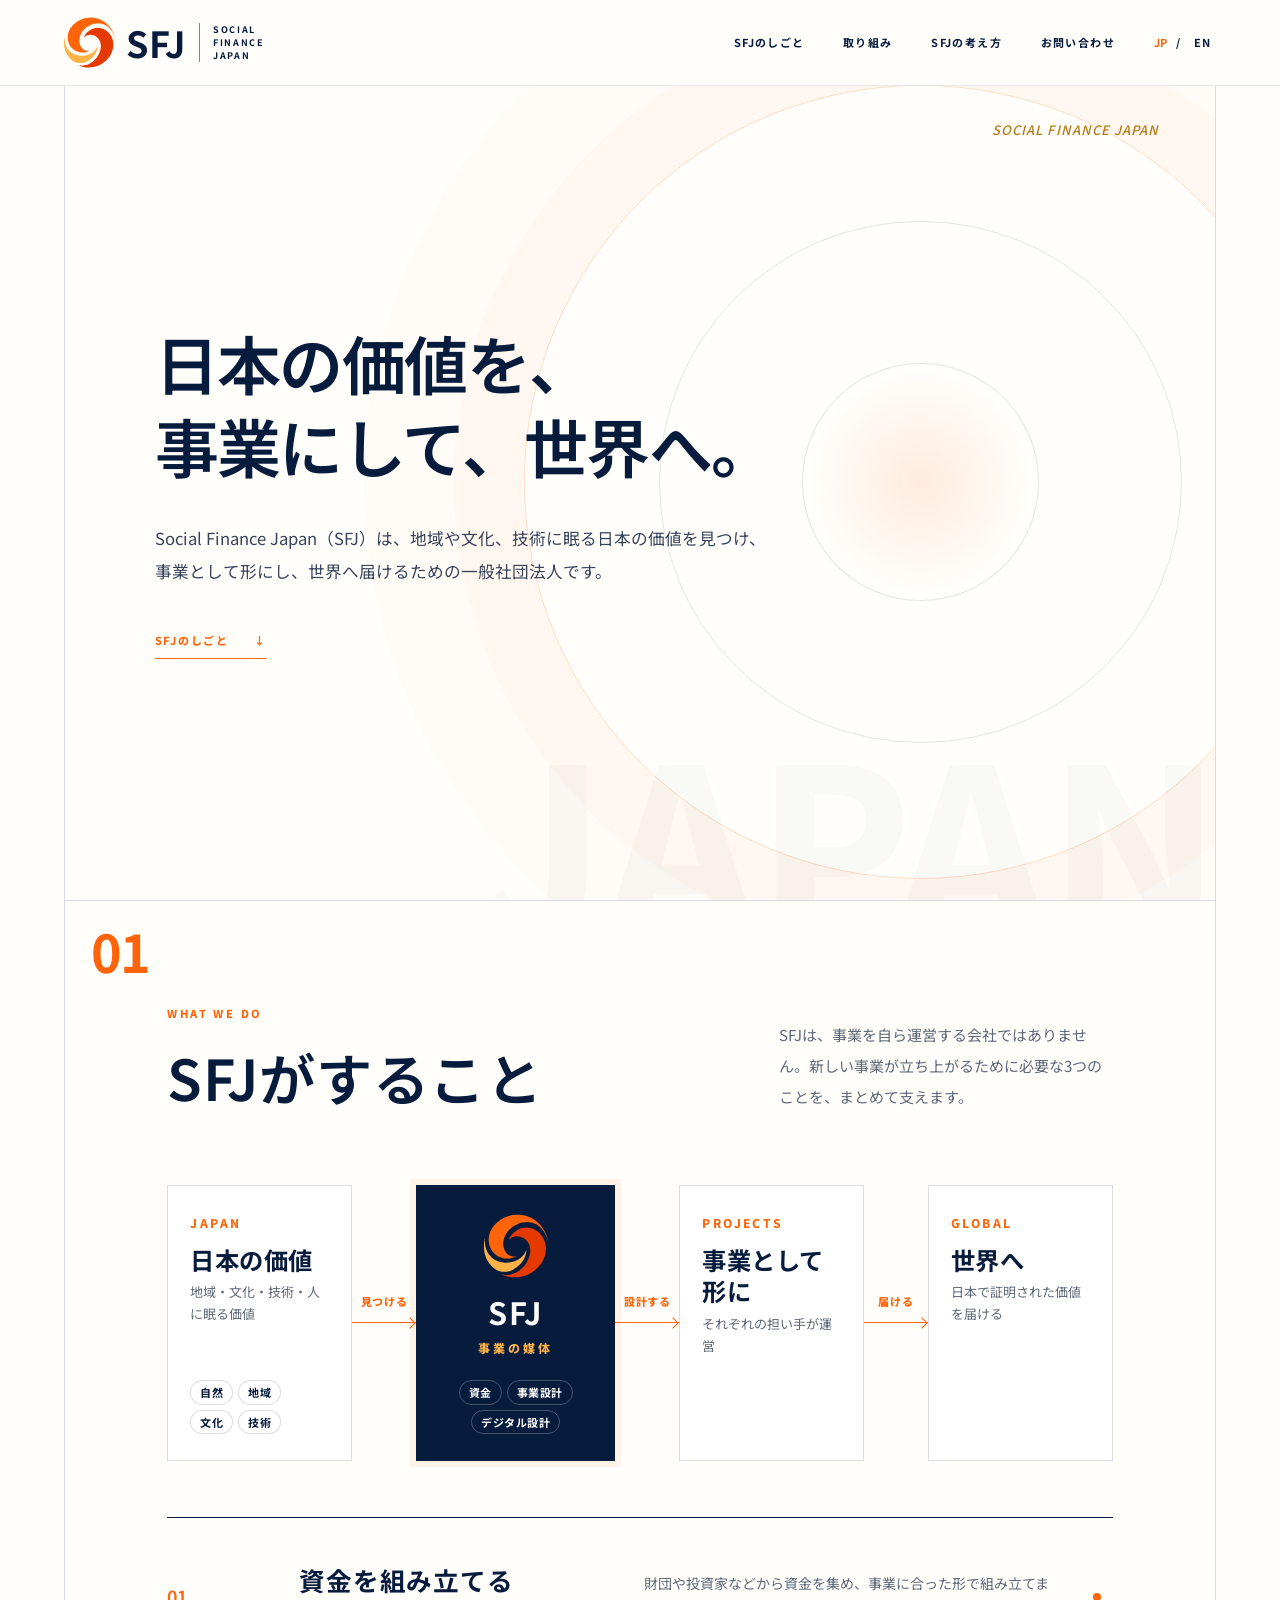
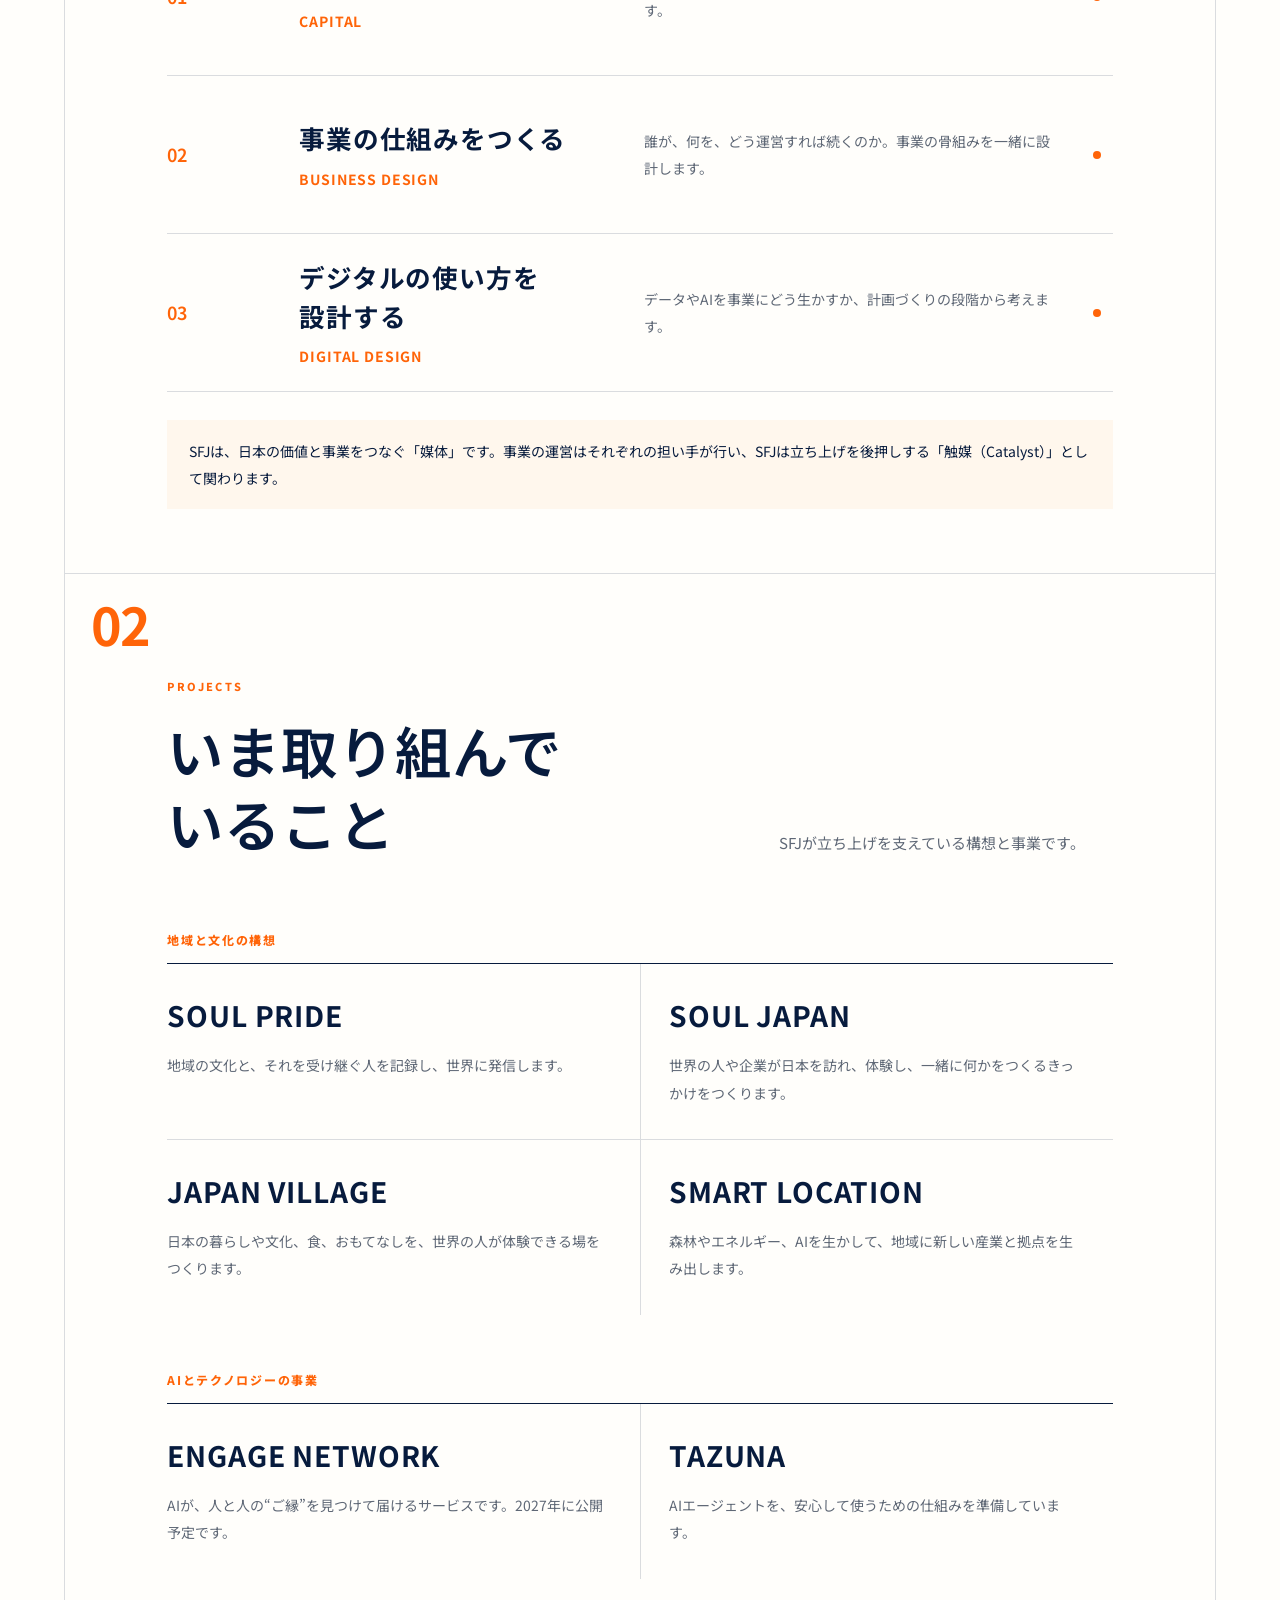
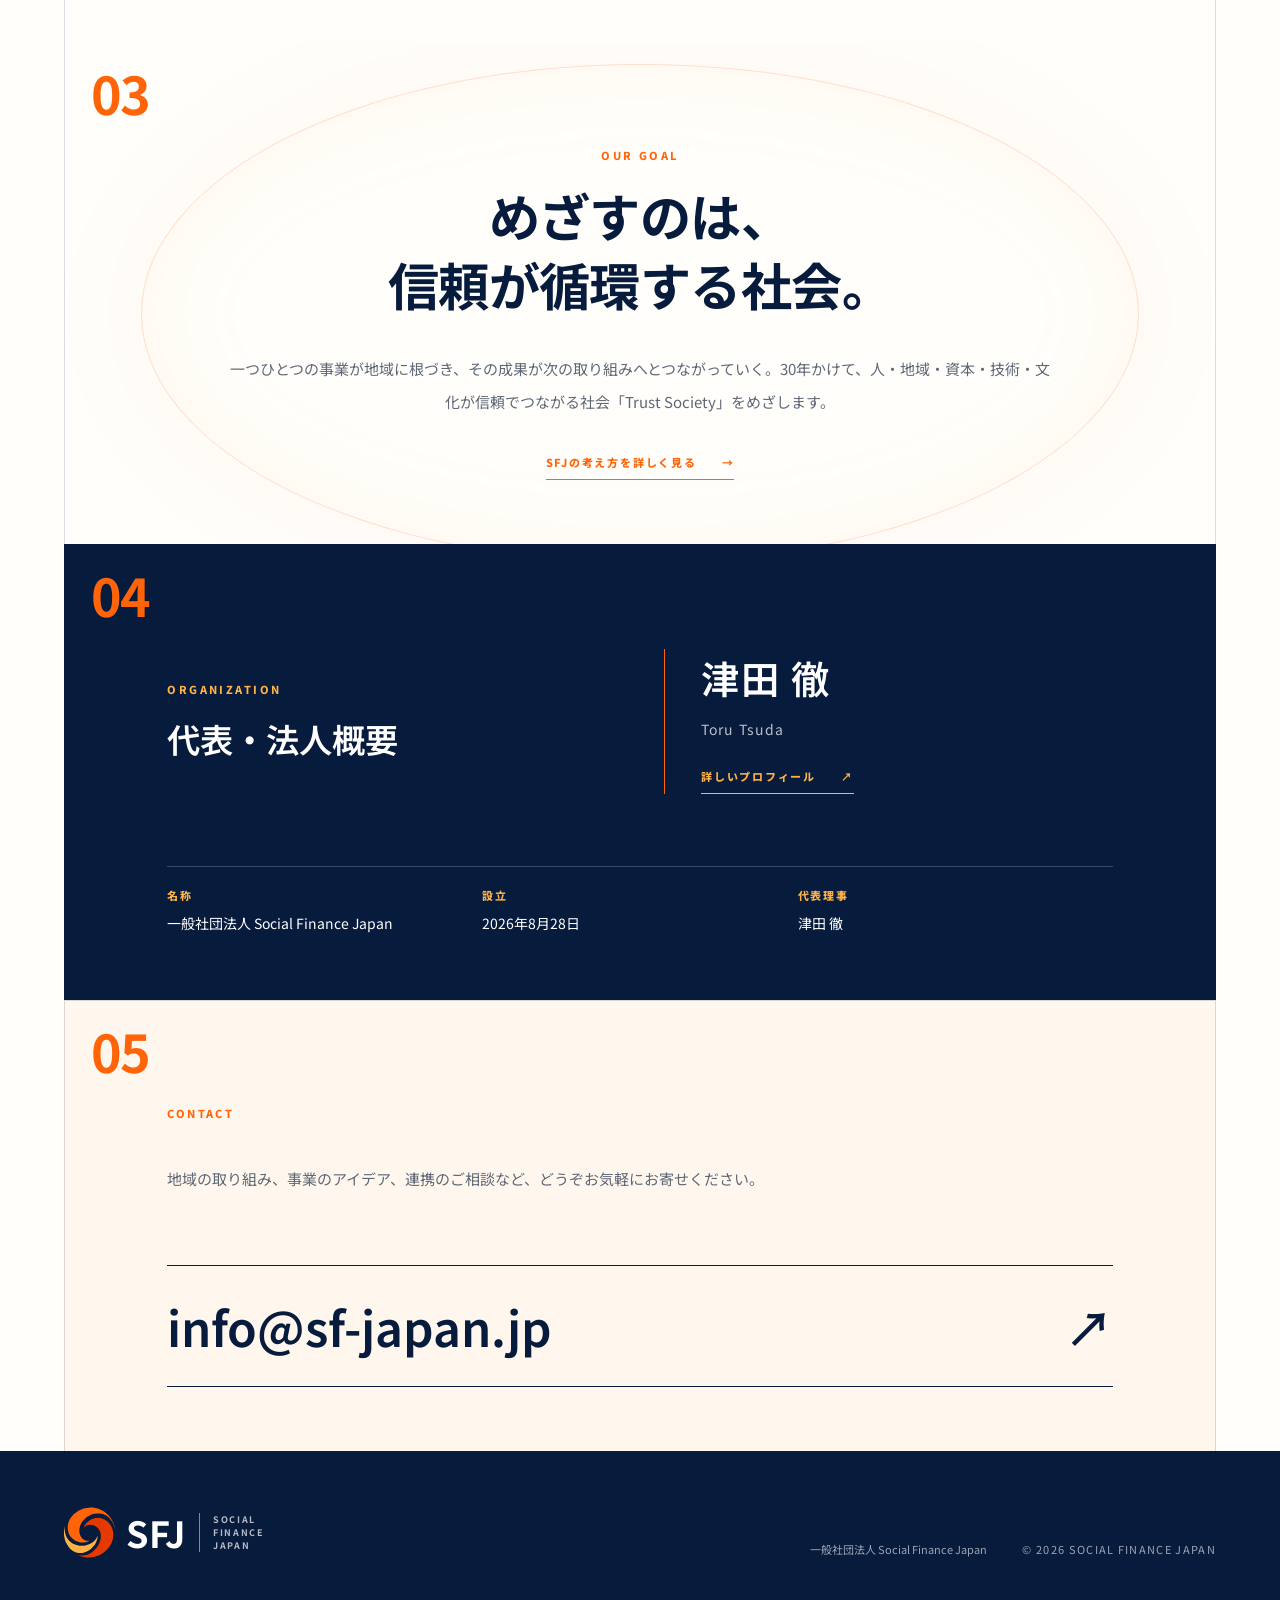
==== commit e8bbf5f9: "Add files via upload" ====
--- a/index.html
+++ b/index.html
@@ -1,2 +1 @@
-<!DOCTYPE html><html lang="ja"><head><meta charSet="utf-8"/><meta name="viewport" content="width=device-width, initial-scale=1"/><link rel="stylesheet" href="style.css?v=20261002b"><title>Social Finance Japan | 日本の価値を世界へ</title><meta name="description" content="SFJは、日本に存在する多様な価値を見つけ、翻訳し、世界へつなぎ、循環させるCatalystです。"/>
-<link rel="stylesheet" href="additions.css?v=20261002b"><link rel="alternate" hreflang="ja" href="https://sf-japan.jp/"/><link rel="alternate" hreflang="en" href="https://sf-japan.jp/en/"/><link rel="alternate" hreflang="x-default" href="https://sf-japan.jp/"/><link rel="canonical" href="https://sf-japan.jp/"/><meta property="og:type" content="website"/><meta property="og:url" content="https://sf-japan.jp/"/><meta property="og:title" content="Social Finance Japan | SFJ"/><meta property="og:description" content="SFJは、日本に存在する多様な価値を見つけ、翻訳し、世界へつなぎ、循環させるCatalystです。"/><meta property="og:image" content="https://sf-japan.jp/og-image.png"/><meta name="twitter:card" content="summary_large_image"/><link rel="icon" type="image/svg+xml" href="sfj-mark.svg"/><link rel="apple-touch-icon" href="apple-touch-icon.png"/></head><body><main><header class="site-header"><a href="#top" aria-label="Social Finance Japan ホーム"><div class="brand "><img src="sfj-mark.svg?v=20261002b" alt="SFJ" width="78" height="68" loading="eager" fetchPriority="high" decoding="async" data-nimg="1"/><div class="brand__type"><strong>SFJ</strong><span>SOCIAL FINANCE JAPAN</span></div></div></a><div class="header-actions"><nav aria-label="メインナビゲーション"><a href="#values">FIVE VALUE LAYERS</a><a href="#projects">PROJECTS</a><a href="#catalyst">CATALYST</a><a href="#vision">VISION</a><a href="#contact">CONTACT</a></nav><div class="language-switch" aria-label="言語切り替え"><span aria-current="page" lang="ja">JP</span><span aria-hidden="true">/</span><a href="en/" hrefLang="en" lang="en" aria-label="View in English">EN</a></div></div></header><section class="hero section-frame" id="top"><div class="hero__ring" aria-hidden="true"></div><div class="eyebrow">CATALYST FOR A TRUST SOCIETY</div><div class="hero__content"><p class="hero__kicker">日本から、まだ見ぬ価値の循環を。</p><h1>日本の価値を創り、<br/>世界へ届け、<br/>循環させる。</h1><p class="hero__lead">日本には、まだ世界に届いていない価値があります。<br/>SFJは、その価値を見つけ、つなぎ、社会の中で生きる形へ変えていきます。</p><a class="text-link" href="#values">FIVE VALUE LAYERS <span aria-hidden="true">↓</span></a></div><div class="hero__word" aria-hidden="true">JAPAN</div></section><section class="japan section-frame"><div class="section-number">01</div><div class="japan__copy"><p class="section-label">THE SOURCE</p><h2>日本には、<br/><span class="nw">多様な</span><span class="nw">価値がある。</span></h2><p>自然、文化、人、技術、知恵、地域コミュニティ、暮らし。日本には、すでに多様な価値が存在しています。</p><p>価値は、見つけられ、意味を与えられ、人とつながることで、はじめて社会を動かす力になります。</p></div><div class="japan__keywords" aria-label="日本に存在する価値"><span>自然</span><span>地域</span><span>文化</span><span>人</span><span>技術</span><span>知恵</span><span>暮らし</span></div></section><section class="ecosystem-visual section-frame" aria-labelledby="ecosystem-title"><div class="ecosystem-visual__heading"><div><p class="section-label">SFJ ECOSYSTEM</p><h2 id="ecosystem-title">SFJがつくる、<br/>価値の循環。</h2></div><p>日本にある多様な価値を発掘し、SFJがCatalystとして設計し、プロジェクトとして社会に実装して、世界へ届ける。その成果が、次の価値へ循環していきます。</p></div><figure class="eco" aria-label="SFJの価値循環：日本の価値を発掘し、SFJがCatalystとして設計し、プロジェクトとして社会実装され、世界へ届き、成果が次の価値へ循環する"><ol class="eco__flow"><li class="eco__node"><span class="eco__num">JAPAN</span><b>日本の価値</b><em>まだ活かされていない多様な価値</em><div class="eco__tags"><span>自然</span><span>地域</span><span>文化</span><span>人</span><span>技術</span></div></li><li class="eco__arrow" aria-hidden="true"><span>発掘する</span></li><li class="eco__node eco__node--core"><img src="sfj-mark.svg?v=20261002b" alt="" width="64" height="64"/><b>SFJ</b><em>CATALYST</em><div class="eco__tags"><span>資金</span><span>事業設計</span><span>デジタル設計</span></div></li><li class="eco__arrow" aria-hidden="true"><span>設計する</span></li><li class="eco__node"><span class="eco__num">PROJECTS</span><b>社会実装</b><em>プロジェクトごとの実行主体が推進</em><div class="eco__tags"><span>Soul Pride</span><span>Soul Japan</span><span>Japan Village</span></div></li><li class="eco__arrow" aria-hidden="true"><span>届ける</span></li><li class="eco__node"><span class="eco__num">GLOBAL DIFFUSION</span><b>世界で実装</b><em>人・企業・地域・プロジェクトを通じて拡がる信頼のエコシステム</em><div class="eco__tags"><span>PROVEN IN JAPAN</span></div></li></ol><div class="eco__return"><span><b>価値の循環</b>資本・知識・データ・人材・信頼が、次の価値を生む</span></div><p class="eco__vision"><span>30年後、信頼が循環する社会 <span class="nw">TRUST SOCIETY へ</span></span></p></figure></section><section class="values section-frame" id="values"><div class="section-number">02</div><div class="section-heading"><div><p class="section-label">FIVE VALUE LAYERS</p><h2>5つの領域で、<br/>日本の価値を社会へつなぐ。</h2></div><p>5つの領域は独立した事業ではありません。価値を発見し、世界へ届け、循環させるために連動する5つの機能です。</p></div><div class="values__list"><article class="value-row"><span class="value-row__number">01</span><div class="value-row__title"><h3>SMART LOCATION</h3><strong>価値を生む</strong></div><p>自然・地域・文化・人・技術。その土地に眠る価値を見つけ、未来へ育てます。</p><span class="value-row__dot" aria-hidden="true"></span></article><article class="value-row"><span class="value-row__number">02</span><div class="value-row__title"><h3>INTELLIGENCE ECONOMY</h3><strong>価値を翻訳する</strong></div><p>AI・データ・教育・研究を通じて、価値を知識・サービス・プロダクトへ変えます。</p><span class="value-row__dot" aria-hidden="true"></span></article><article class="value-row"><span class="value-row__number">03</span><div class="value-row__title"><h3>GLOBAL GATEWAY</h3><strong>世界とつなぐ</strong></div><p>海外ハブ・パートナー・投資家・人材との接点をつくり、日本の価値を世界へ届けます。</p><span class="value-row__dot" aria-hidden="true"></span></article><article class="value-row"><span class="value-row__number">04</span><div class="value-row__title"><h3>VALUE EXCHANGE</h3><strong>価値を循環させる</strong></div><p>資本・情報・技術・人材が双方向に流れる、持続可能な仕組みを設計します。</p><span class="value-row__dot" aria-hidden="true"></span></article><article class="value-row"><span class="value-row__number">05</span><div class="value-row__title"><h3>JAPAN VILLAGE</h3><strong>価値を体験する</strong></div><p>日本の暮らし・文化・食・おもてなしを、世界の人が体験できる場をつくります。</p><span class="value-row__dot" aria-hidden="true"></span></article></div></section><section class="catalyst section-frame" id="catalyst"><div class="section-number">03</div><div class="section-heading section-heading--light"><div><p class="section-label">SFJ = CATALYST</p><h2>構想を、<br/><span class="nw">社会実装へ。</span></h2></div><p>SFJは、社会を所有・統治するのではなく、変化が自律的に起こる条件をつくります。人・地域・技術・資本をつなぎ、新しい価値が生まれ、循環していく。それがCatalystの役割です。</p></div><div class="catalyst__system"><div class="catalyst__core"><img src="sfj-mark.svg?v=20261002b" alt="" width="116" height="102" loading="lazy" decoding="async" data-nimg="1"/><span>SFJ</span><strong>CATALYST</strong></div><div class="catalyst__designs"><article><span>01</span><h3>CAPITAL</h3><strong>資金</strong><p>Purposeとともに託された資金と、SFJが自ら描くPurposeのための資金を区分し、事業に合った資本の形を組み立てる。</p></article><article><span>02</span><h3>BUSINESS DESIGN</h3><strong>事業設計</strong><p>事業構造、実行主体、収益とImpactの考え方、ガバナンスを設計し、実行できるプロジェクトに変える。</p></article><article><span>03</span><h3>DIGITAL DESIGN</h3><strong>デジタル設計</strong><p>データ、AI、プラットフォームを事業にどう組み込むか。プランニングに必要なデジタル設計のナレッジを提供する。</p></article></div></div><div class="catalyst__flow" aria-label="Catalystの4つの動き"><span><b>DISCOVER</b>発掘<em>価値を見つける</em></span><i aria-hidden="true">→</i><span><b>TRANSLATE</b>翻訳<em>価値を言語化する</em></span><i aria-hidden="true">→</i><span><b>CONNECT</b>接続<em>人・資本・技術をつなぐ</em></span><i aria-hidden="true">→</i><span><b>CIRCULATE</b>循環<em>価値を循環させる</em></span></div><p class="catalyst__promise">信頼が循環する未来のために、<br/><span class="nw">SFJは触媒であり続けます。</span></p><div class="sfj-arch"><small>SFJ BUSINESS ARCHITECTURE</small><ol><li><span>01</span><b>VALUE SOURCING</b><em>価値の発掘・ソーシング</em></li><li><span>02</span><b>CAPITAL INTAKE &amp; MANAGEMENT</b><em>資金の入口・区分管理</em></li><li><span>03</span><b>SFJ PROJECT FINANCE</b><em>PurposeとCapitalをProjectへ</em></li><li><span>04</span><b>PORTFOLIO &amp; IMPLEMENTATION</b><em>投資・社会実装</em></li><li><span>05</span><b>IMPACT &amp; CIRCULATION</b><em>Impact・Return・次の価値へ</em></li></ol><p class="sfj-arch__loop">↺ NEXT VALUE</p><strong>SFJは、資金・事業設計・デジタル設計をワンストップで提供する、事業の媒体です。事業の推進・運営と、サービスやプロダクトの開発・提供は、プロジェクトごとの実行主体が担います。</strong></div></section><section class="projects section-frame" id="projects"><div class="section-number">04</div><div class="section-heading"><div><p class="section-label">PROJECTS</p><h2><span class="nw">文化が人を呼び、</span><br/><span class="nw">成果が</span><span class="nw">次の価値へ還る。</span></h2></div><p>SFJがCatalystとして関わる、中核の3つの構想です。それぞれの事業は、各事業主体が推進します。</p></div><div class="projects__list"><article><p class="projects__q">なぜやるのか ― 思想と文化</p><h3>SOUL PRIDE</h3><p>21世紀の文化インフラ構想。地域の文化と担い手を発見し、記録し、世界と誇りを共有する。</p><div class="projects__tags"><span>Value Sourcing</span><span>Global Gateway</span><span>Impact</span></div></article><article><p class="projects__q">誰とつながるのか ― 関係と検証</p><h3>SOUL JAPAN</h3><p>世界の人と企業を日本に迎え、見る・入る・共につくるの3段階で関係を深め、PROVEN IN JAPANとして価値を証明する。</p><div class="projects__tags"><span>Global Gateway</span><span>Value Exchange</span></div></article><article><p class="projects__q">どこで実装するのか ― 地域の拠点</p><h3>JAPAN VILLAGE</h3><p>森林、エネルギー、AIが循環する地域インフラの上に、文化体験と共創の場をつくるスマートロケーション構想。</p><div class="projects__tags"><span>Smart Location</span><span>Intelligence Economy</span><span>Japan Village</span></div></article></div><p class="projects__cycle"><b>3つの構想は、一つの循環。</b>Soul Prideが文化を発見し、Soul Japanが人と企業を呼び込み、Japan Villageで共創する。拠点の成果は、再び文化へ還元される。</p></section><section class="vision section-frame" id="vision"><div class="section-number">05</div><div class="vision__halo" aria-hidden="true"></div><p class="section-label">30-YEAR VISION</p><h2>TRUST SOCIETY</h2><p class="vision__ja">30年の時間軸で、持続可能なTrust Societyを実現する。</p><p class="vision__body">信頼を基盤に、人・地域・資本・技術・文化が国境を越えて循環する社会。日本で価値を体験した人のあいだに信頼が生まれ、つながり、循環し、やがて世界各地で価値が実装されていく。SFJは、一つひとつのプロジェクトを積み重ねながら、その循環を広げていきます。</p><div class="vision__path vision__path--six"><span><b>JAPAN</b>価値の源泉</span><i aria-hidden="true">→</i><span><b>EXPERIENCE</b>体験する</span><i aria-hidden="true">→</i><span><b>TRUST</b>信頼が生まれる</span><i aria-hidden="true">→</i><span><b>CONNECTION</b>つながる</span><i aria-hidden="true">→</i><span><b>CIRCULATION</b>循環する</span><i aria-hidden="true">→</i><span><b>GLOBAL</b>世界で実装</span></div></section><section class="representative section-frame" id="representative" aria-labelledby="representative-title"><div class="section-number">06</div><div><p class="section-label">ORGANIZATION</p><h2 id="representative-title">法人概要・代表理事</h2></div><div class="representative__identity"><p class="representative__name">津田 徹<span lang="en">Toru Tsuda</span></p><a class="text-link" href="https://lucci-jp.github.io/aboutme/" target="_blank" rel="noopener noreferrer" aria-label="詳しいプロフィール（別タブで開きます）">詳しいプロフィール <span aria-hidden="true">↗</span></a></div><dl class="org"><div><dt>名称</dt><dd>一般社団法人 Social Finance Japan</dd></div><div><dt>設立</dt><dd>2026年8月28日</dd></div><div><dt>事業年度</dt><dd>8月1日〜翌年7月31日</dd></div></dl></section><section class="contact section-frame" id="contact"><div class="section-number">07</div><p class="section-label">CONTACT</p><h2>Let&#x27;s Create<br/>the Next Value.</h2><p>地域・技術・文化・事業構想など、まだ社会に届いていない価値をお持ちの方へ。<br/>SFJとの連携やプロジェクトに関するご相談をお待ちしています。</p><a class="contact__mail" href="mailto:info@sf-japan.jp">info@sf-japan.jp <span aria-hidden="true">↗</span></a></section><footer><div class="brand brand--footer"><img src="sfj-mark.svg?v=20261002b" alt="SFJ" width="78" height="68" loading="lazy" decoding="async" data-nimg="1"/><div class="brand__type"><strong>SFJ</strong><span>SOCIAL FINANCE JAPAN</span></div></div><p>一般社団法人 Social Finance Japan</p><p class="footer__copy">© 2026 SOCIAL FINANCE JAPAN</p></footer></main></body></html>+<!DOCTYPE html><html lang="ja"><head><meta charSet="utf-8"/><meta name="viewport" content="width=device-width, initial-scale=1"/><link rel="stylesheet" href="style.css?v=20261003b"><link rel="stylesheet" href="additions.css?v=20261003b"><title>Social Finance Japan | 日本の価値を、事業にして、世界へ</title><meta name="description" content="Social Finance Japan（SFJ）は、地域や文化、技術に眠る日本の価値を見つけ、事業として形にし、世界へ届けるための一般社団法人です。"/><link rel="alternate" hreflang="ja" href="https://sf-japan.jp/"/><link rel="alternate" hreflang="en" href="https://sf-japan.jp/en/"/><link rel="alternate" hreflang="x-default" href="https://sf-japan.jp/"/><link rel="canonical" href="https://sf-japan.jp/"/><meta property="og:type" content="website"/><meta property="og:url" content="https://sf-japan.jp/"/><meta property="og:title" content="Social Finance Japan | 日本の価値を、事業にして、世界へ"/><meta property="og:description" content="Social Finance Japan（SFJ）は、地域や文化、技術に眠る日本の価値を見つけ、事業として形にし、世界へ届けるための一般社団法人です。"/><meta property="og:image" content="https://sf-japan.jp/og-image.png"/><meta name="twitter:card" content="summary_large_image"/><link rel="icon" type="image/svg+xml" href="sfj-mark.svg?v=20261003b"/><link rel="apple-touch-icon" href="apple-touch-icon.png"/></head><body><main><header class="site-header"><a href="#top" aria-label="Social Finance Japan ホーム"><div class="brand "><img src="sfj-mark.svg?v=20261003b" alt="SFJ" width="78" height="68"/><div class="brand__type"><strong>SFJ</strong><span>SOCIAL FINANCE JAPAN</span></div></div></a><div class="header-actions"><nav aria-label="メインナビゲーション"><a href="#what">SFJのしごと</a><a href="#projects">取り組み</a><a href="vision/">SFJの考え方</a><a href="#contact">お問い合わせ</a></nav><div class="language-switch" aria-label="言語切り替え"><span aria-current="page" lang="ja">JP</span><span aria-hidden="true">/</span><a href="en/" hrefLang="en" lang="en" aria-label="View in English">EN</a></div></div></header><section class="hero section-frame" id="top"><div class="hero__ring" aria-hidden="true"></div><div class="eyebrow">SOCIAL FINANCE JAPAN</div><div class="hero__content"><h1>日本の価値を、<br/><span class="nw">事業にして、</span><span class="nw">世界へ。</span></h1><p class="hero__lead">Social Finance Japan（SFJ）は、地域や文化、技術に眠る日本の価値を見つけ、<br class="pc"/>事業として形にし、世界へ届けるための一般社団法人です。</p><a class="text-link" href="#what">SFJのしごと <span aria-hidden="true">↓</span></a></div><div class="hero__word" aria-hidden="true">JAPAN</div></section><section class="values section-frame" id="what"><div class="section-number">01</div><div class="section-heading"><div><p class="section-label">WHAT WE DO</p><h2>SFJがすること</h2></div><p>SFJは、事業を自ら運営する会社ではありません。新しい事業が立ち上がるために必要な3つのことを、まとめて支えます。</p></div><figure class="eco eco--compact" aria-label="SFJが媒体となる構図：日本の価値を、SFJが資金・事業設計・デジタル設計でつなぎ、担い手が事業として形にし、世界へ届ける"><ol class="eco__flow"><li class="eco__node"><span class="eco__num">JAPAN</span><b>日本の価値</b><em>地域・文化・技術・人に眠る価値</em><div class="eco__tags"><span>自然</span><span>地域</span><span>文化</span><span>技術</span></div></li><li class="eco__arrow" aria-hidden="true"><span>見つける</span></li><li class="eco__node eco__node--core"><img src="sfj-mark.svg?v=20261003b" alt="" width="64" height="64"/><b>SFJ</b><em>事業の媒体</em><div class="eco__tags"><span>資金</span><span>事業設計</span><span>デジタル設計</span></div></li><li class="eco__arrow" aria-hidden="true"><span>設計する</span></li><li class="eco__node"><span class="eco__num">PROJECTS</span><b><span class="nw">事業として</span><span class="nw">形に</span></b><em>それぞれの担い手が運営</em></li><li class="eco__arrow" aria-hidden="true"><span>届ける</span></li><li class="eco__node"><span class="eco__num">GLOBAL</span><b>世界へ</b><em>日本で証明された価値を届ける</em></li></ol></figure><div class="values__list"><article class="value-row"><span class="value-row__number">01</span><div class="value-row__title"><h3 class="simple__h3">資金を組み立てる</h3><strong>CAPITAL</strong></div><p>財団や投資家などから資金を集め、事業に合った形で組み立てます。</p><span class="value-row__dot" aria-hidden="true"></span></article><article class="value-row"><span class="value-row__number">02</span><div class="value-row__title"><h3 class="simple__h3"><span class="nw">事業の</span><span class="nw">仕組みをつくる</span></h3><strong>BUSINESS DESIGN</strong></div><p>誰が、何を、どう運営すれば続くのか。事業の骨組みを一緒に設計します。</p><span class="value-row__dot" aria-hidden="true"></span></article><article class="value-row"><span class="value-row__number">03</span><div class="value-row__title"><h3 class="simple__h3"><span class="nw">デジタルの</span><span class="nw">使い方を</span><span class="nw">設計する</span></h3><strong>DIGITAL DESIGN</strong></div><p>データやAIを事業にどう生かすか、計画づくりの段階から考えます。</p><span class="value-row__dot" aria-hidden="true"></span></article></div><p class="simple__note">SFJは、日本の価値と事業をつなぐ「媒体」です。事業の運営はそれぞれの担い手が行い、SFJは立ち上げを後押しする「触媒（Catalyst）」として関わります。</p></section><section class="projects section-frame" id="projects"><div class="section-number">02</div><div class="section-heading"><div><p class="section-label">PROJECTS</p><h2><span class="nw">いま取り組んで</span><span class="nw">いること</span></h2></div><p>SFJが立ち上げを支えている構想と事業です。</p></div><p class="simple__group">地域と文化の構想</p><div class="projects__list simple__projects"><article><h3>SOUL PRIDE</h3><p>地域の文化と、それを受け継ぐ人を記録し、世界に発信します。</p></article><article><h3>SOUL JAPAN</h3><p>世界の人や企業が日本を訪れ、体験し、一緒に何かをつくるきっかけをつくります。</p></article><article><h3>JAPAN VILLAGE</h3><p>日本の暮らしや文化、食、おもてなしを、世界の人が体験できる場をつくります。</p></article><article><h3>SMART LOCATION</h3><p>森林やエネルギー、AIを生かして、地域に新しい産業と拠点を生み出します。</p></article></div><p class="simple__group">AIとテクノロジーの事業</p><div class="projects__list simple__projects"><article><h3>ENGAGE NETWORK</h3><p>AIが、人と人の“ご縁”を見つけて届けるサービスです。2027年に公開予定です。</p></article><article><h3>TAZUNA</h3><p>AIエージェントを、安心して使うための仕組みを準備しています。</p></article></div></section><section class="vision section-frame" id="goal"><div class="section-number">03</div><div class="vision__halo" aria-hidden="true"></div><p class="section-label">OUR GOAL</p><h2 class="simple__vision-h2">めざすのは、<br/><span class="nw">信頼が循環する社会。</span></h2><p class="vision__body">一つひとつの事業が地域に根づき、その成果が次の取り組みへとつながっていく。30年かけて、人・地域・資本・技術・文化が信頼でつながる社会「Trust Society」をめざします。</p><a class="text-link" href="vision/">SFJの考え方を詳しく見る <span aria-hidden="true">→</span></a></section><section class="representative section-frame" id="representative" aria-labelledby="representative-title"><div class="section-number">04</div><div><p class="section-label">ORGANIZATION</p><h2 id="representative-title">代表・法人概要</h2></div><div class="representative__identity"><p class="representative__name">津田 徹<span lang="en">Toru Tsuda</span></p><a class="text-link" href="https://lucci-jp.github.io/aboutme/" target="_blank" rel="noopener noreferrer">詳しいプロフィール <span aria-hidden="true">↗</span></a></div><dl class="org"><div><dt>名称</dt><dd>一般社団法人 Social Finance Japan</dd></div><div><dt>設立</dt><dd>2026年8月28日</dd></div><div><dt>代表理事</dt><dd>津田 徹</dd></div></dl></section><section class="contact section-frame" id="contact"><div class="section-number">05</div><p class="section-label">CONTACT</p><p>地域の取り組み、事業のアイデア、連携のご相談など、どうぞお気軽にお寄せください。</p><a class="contact__mail" href="mailto:info@sf-japan.jp">info@sf-japan.jp <span aria-hidden="true">↗</span></a></section><footer><div class="brand brand--footer"><img src="sfj-mark.svg?v=20261003b" alt="SFJ" width="78" height="68" loading="lazy"/><div class="brand__type"><strong>SFJ</strong><span>SOCIAL FINANCE JAPAN</span></div></div><p>一般社団法人 Social Finance Japan</p><p class="footer__copy">© 2026 SOCIAL FINANCE JAPAN</p></footer></main></body></html>
--- a/additions.css
+++ b/additions.css
@@ -89,3 +89,26 @@
 .vision__path--six span{min-width:0;flex:1;text-align:center;align-items:center}
 .vision__path--six b{font-size:12px;letter-spacing:.08em}
 @media (max-width:900px){.catalyst__promise{margin-top:44px}.vision__path--six span{flex:none}}
+
+/* simple top page (2026-10-03) */
+.simple__h3{font-family:var(--font-sfj);font-size:clamp(18px,1.8vw,24px);font-weight:700;letter-spacing:.02em;margin-bottom:8px}
+.simple__note{margin-top:28px;padding:18px 22px;background:#fff7ed;color:var(--navy);font-size:14px;line-height:1.9}
+.simple__projects h3{margin-top:0}
+.simple__projects article{padding-top:30px}
+.simple__vision-h2{font-size:clamp(28px,4vw,52px) !important;letter-spacing:-.01em !important;line-height:1.35 !important}
+.vision .text-link{margin-top:36px}
+.simple__group{font-size:12px;font-weight:800;letter-spacing:.14em;color:var(--orange);margin:0 0 14px}
+.simple__projects + .simple__group{margin-top:56px}
+.projects__list.simple__projects{grid-template-columns:repeat(2,1fr)}
+.projects .projects__list:not(.simple__projects){grid-template-columns:repeat(2,1fr)}
+.projects .projects__list article:nth-child(odd){border-left:0;padding-left:0}
+.projects .projects__list article:nth-child(even){padding-left:28px}
+.projects .projects__list article:nth-child(n+3){border-top:1px solid var(--line)}
+@media (max-width:900px){.projects .projects__list,.projects .projects__list.simple__projects,.projects .projects__list:not(.simple__projects){grid-template-columns:1fr}.projects .projects__list article,.projects .projects__list article:nth-child(even){padding-left:0;border-left:0}.projects .projects__list article:nth-child(n+2){border-top:1px solid var(--line)}}
+@media (max-width:900px){.hero__lead br.pc{display:none}}
+
+/* v5 */
+.eco--compact{margin:0 0 56px}
+.eco--compact .eco__node{min-height:0}
+.simple__group--gap{margin-top:56px}
+.projects .projects__list + .simple__group{margin-top:56px}
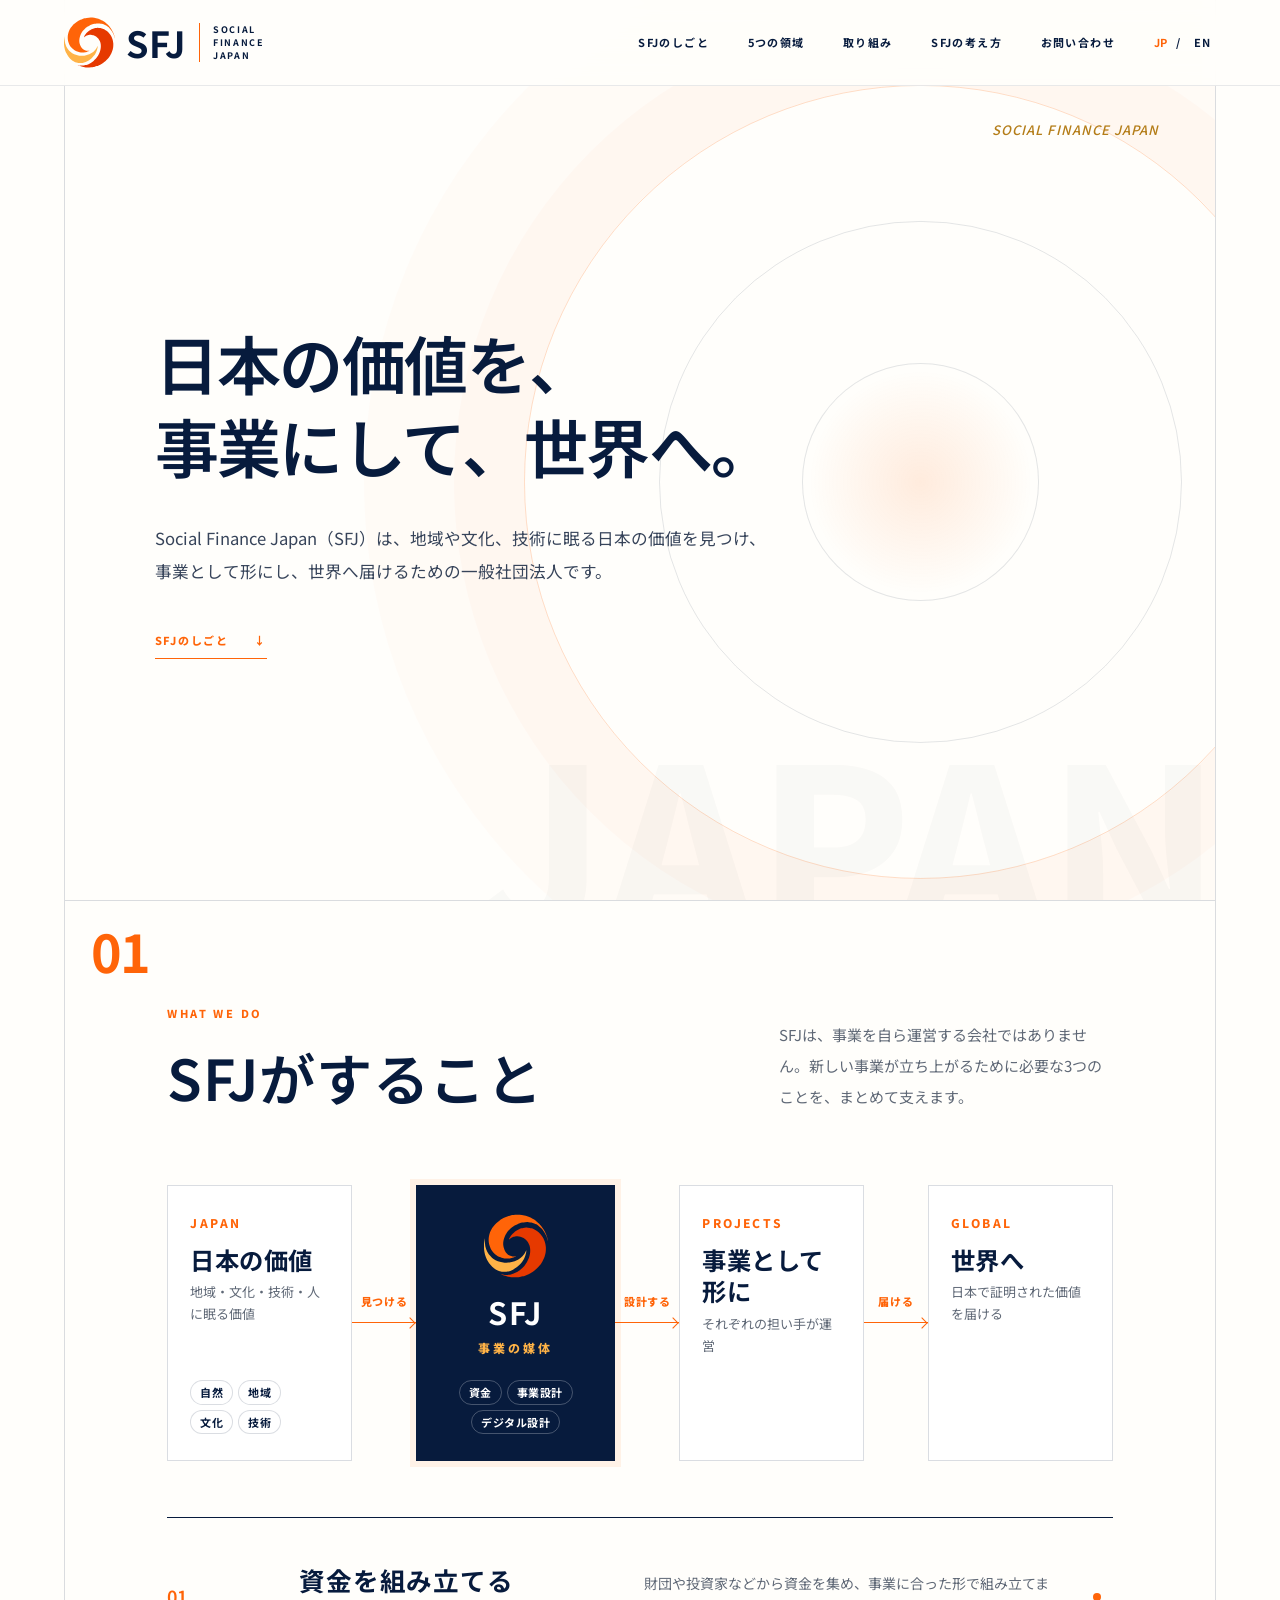
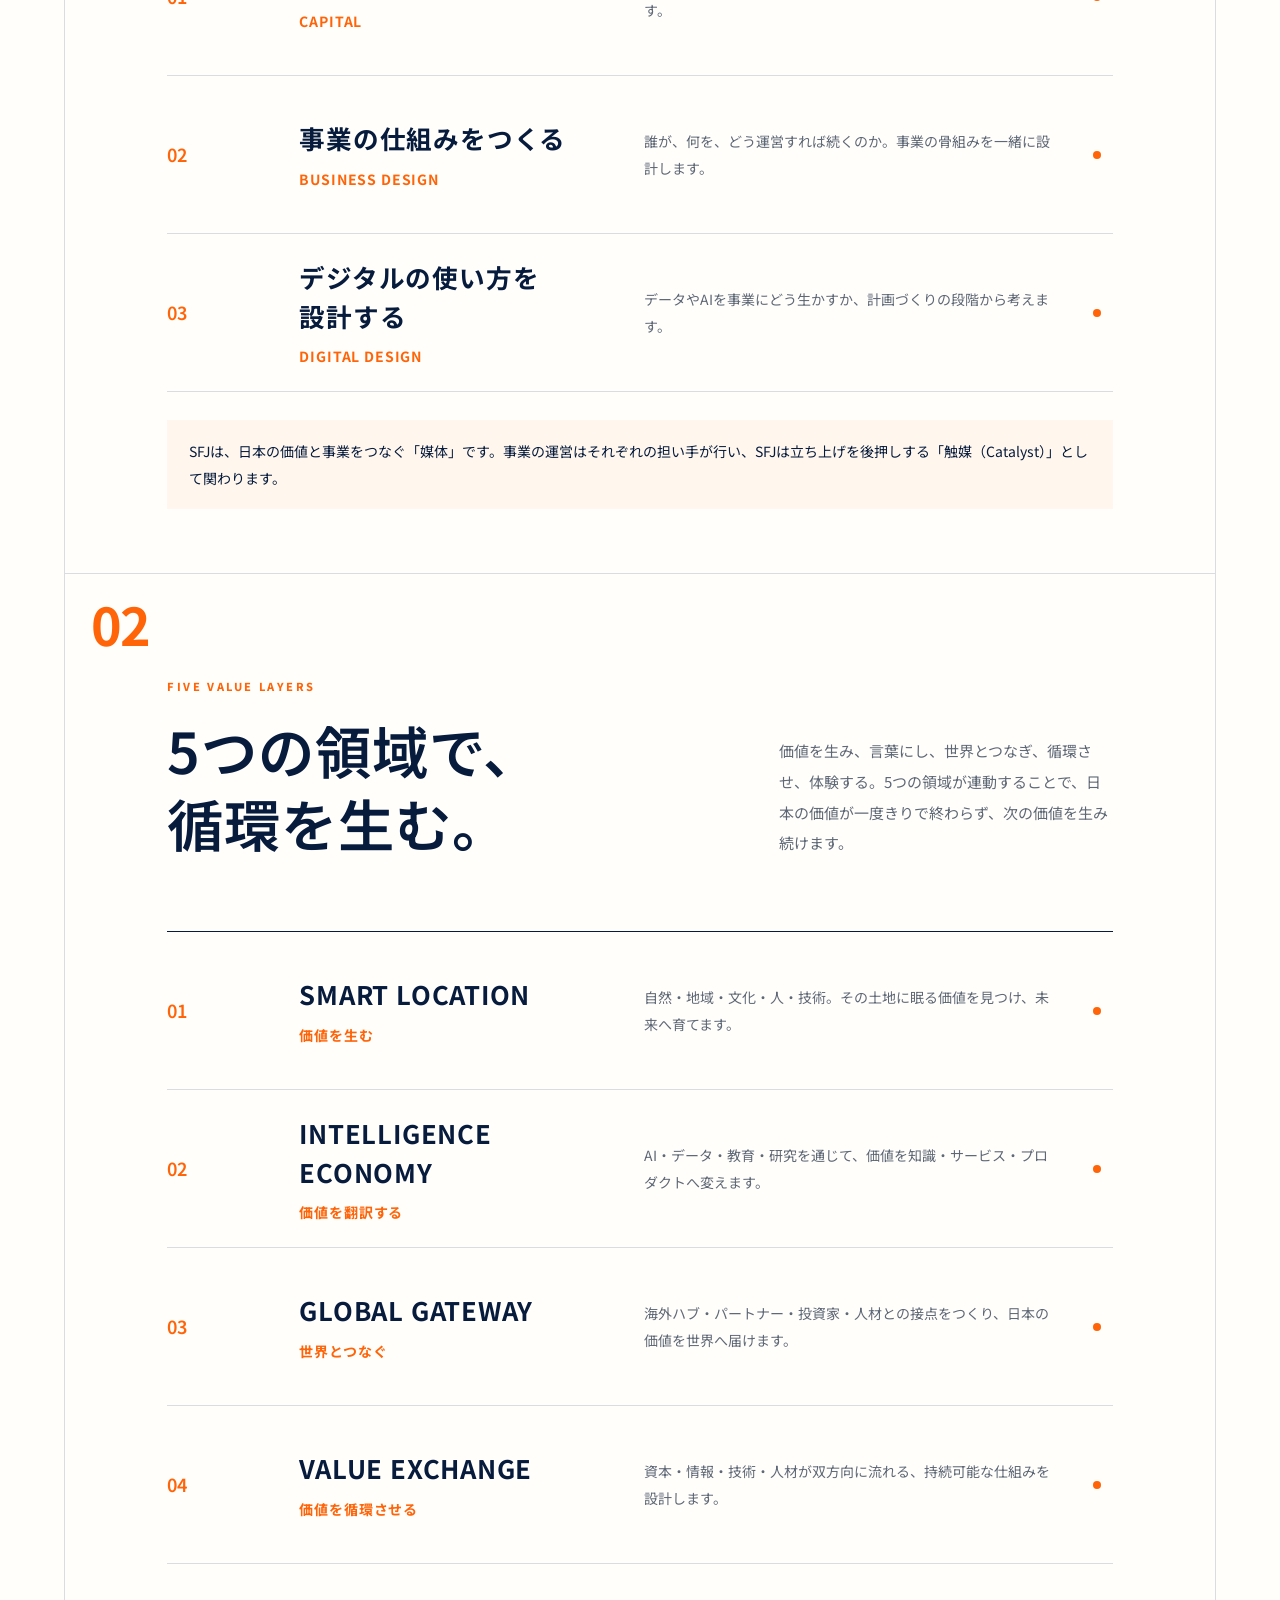
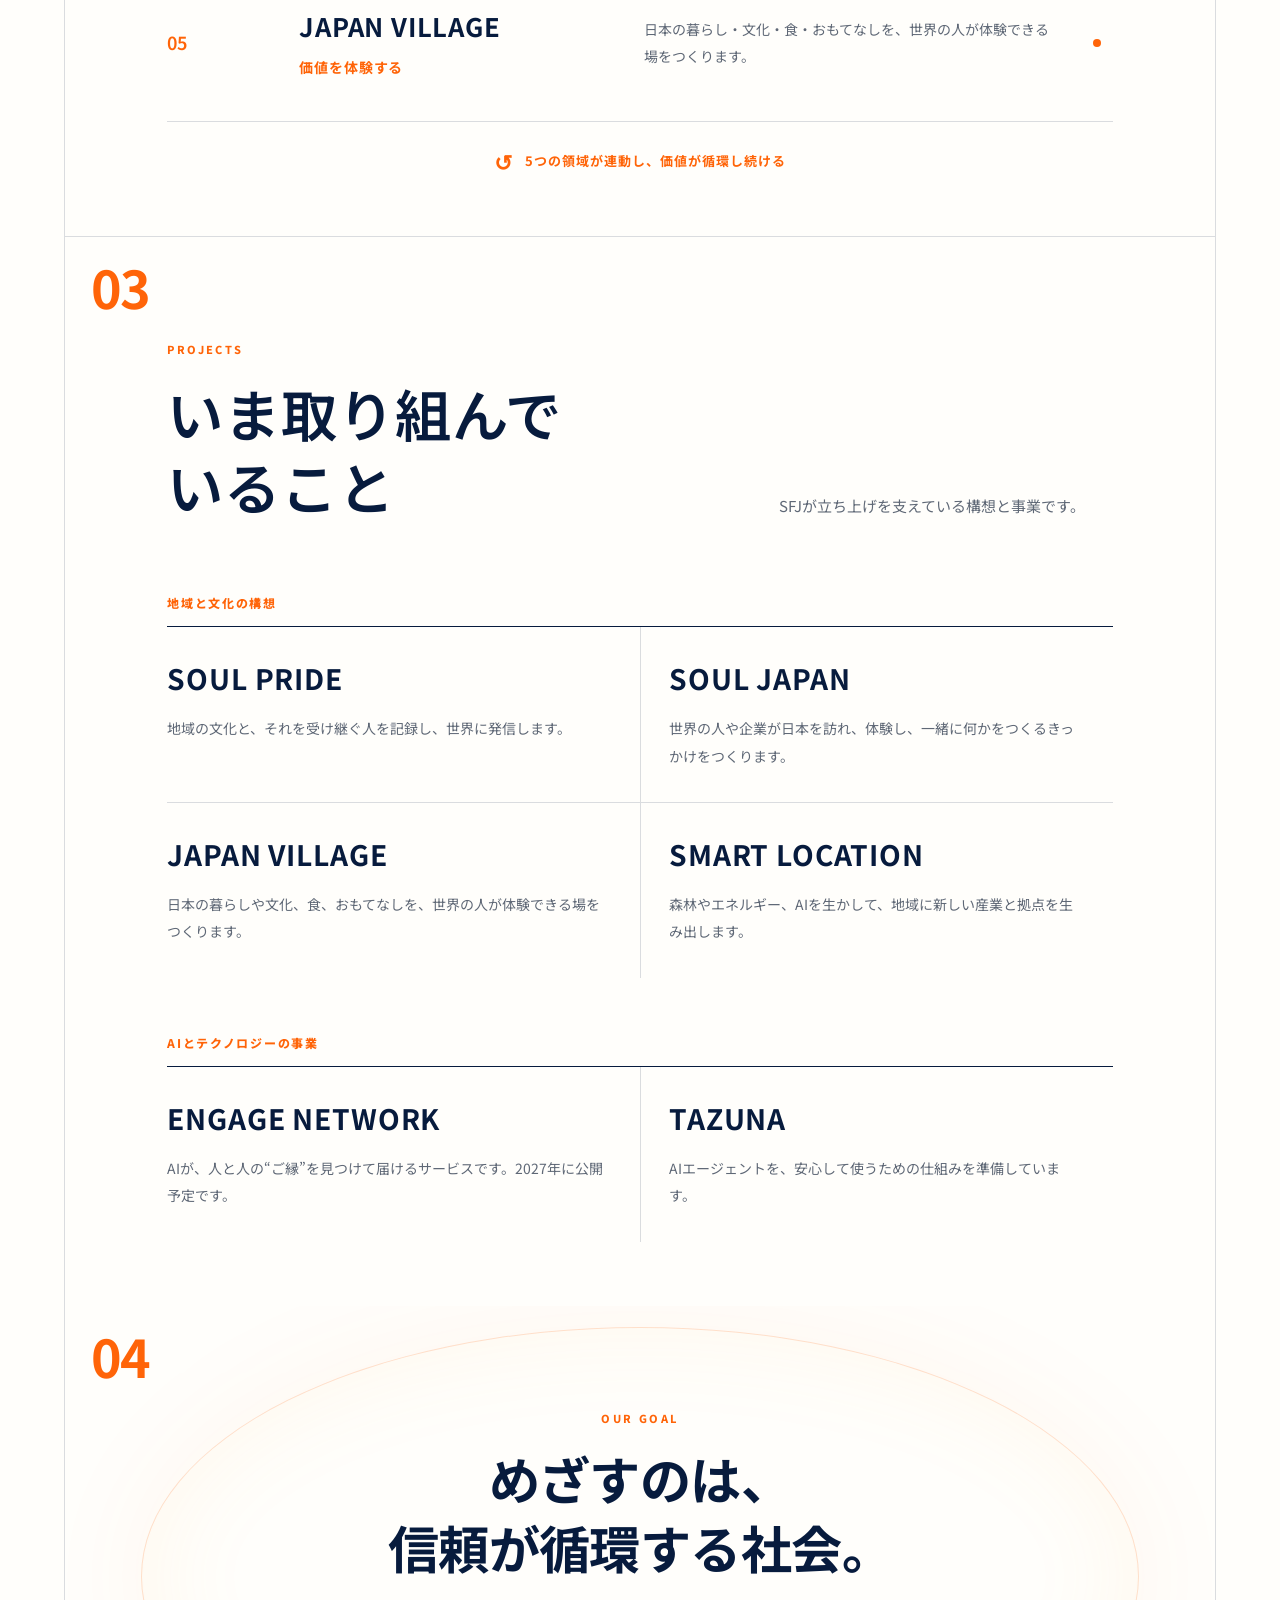
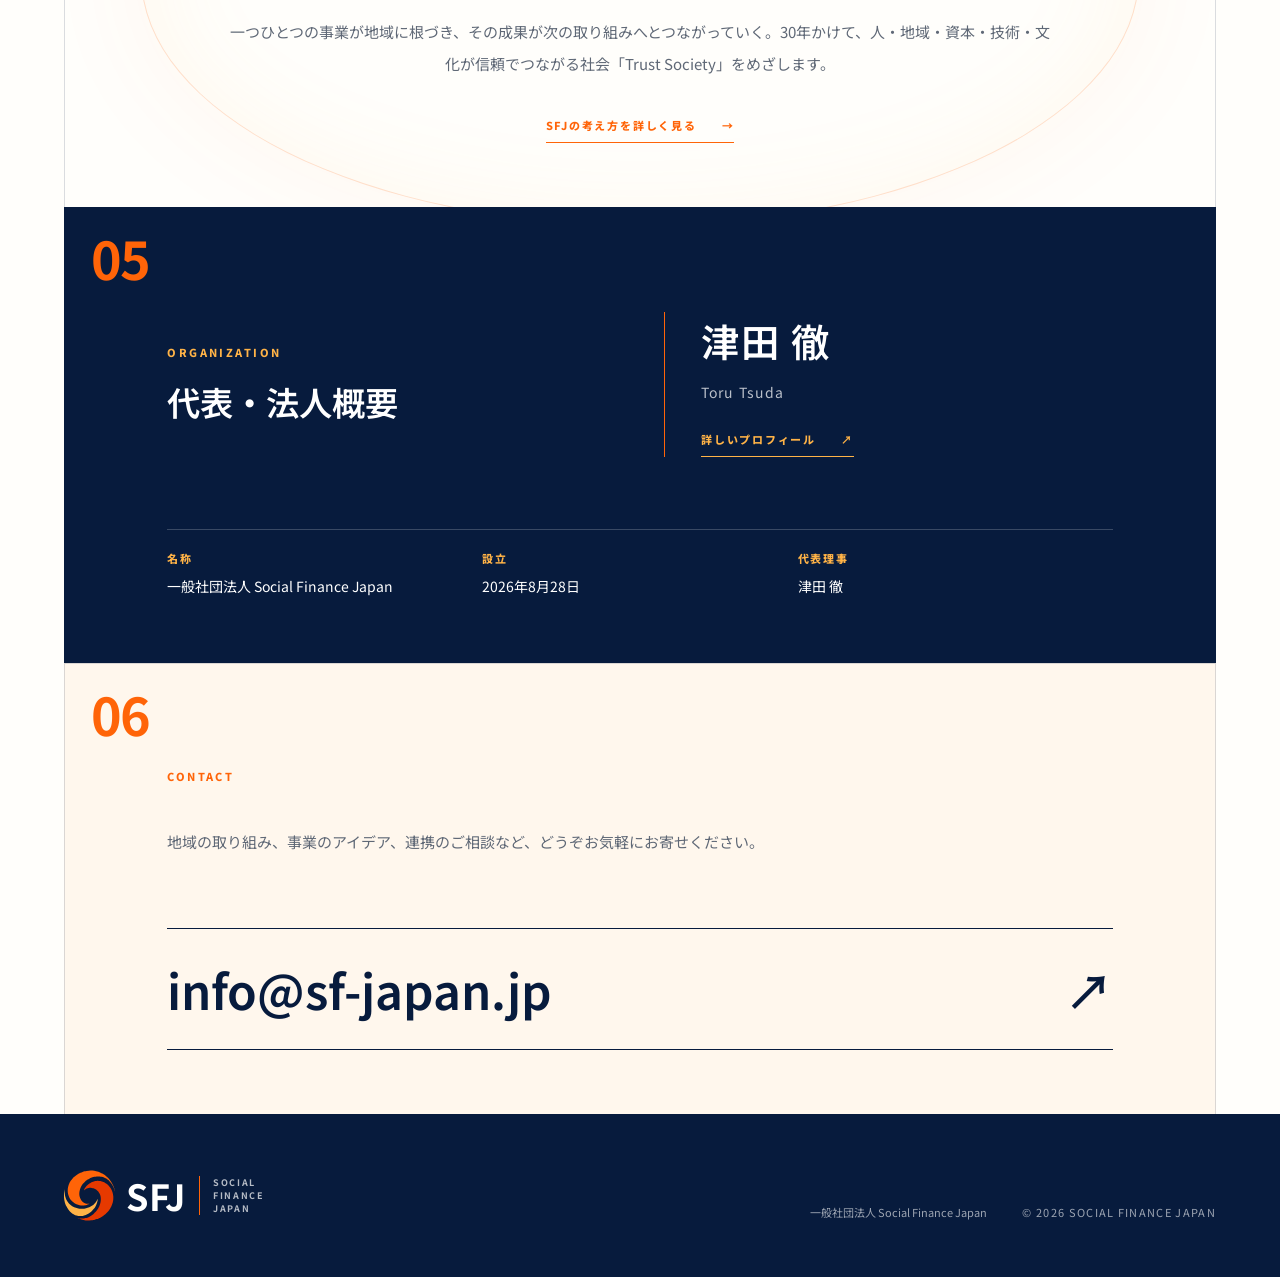
==== commit 13a9dc7a: "Add files via upload" ====
--- a/index.html
+++ b/index.html
@@ -1 +1 @@
-<!DOCTYPE html><html lang="ja"><head><meta charSet="utf-8"/><meta name="viewport" content="width=device-width, initial-scale=1"/><link rel="stylesheet" href="style.css?v=20261003b"><link rel="stylesheet" href="additions.css?v=20261003b"><title>Social Finance Japan | 日本の価値を、事業にして、世界へ</title><meta name="description" content="Social Finance Japan（SFJ）は、地域や文化、技術に眠る日本の価値を見つけ、事業として形にし、世界へ届けるための一般社団法人です。"/><link rel="alternate" hreflang="ja" href="https://sf-japan.jp/"/><link rel="alternate" hreflang="en" href="https://sf-japan.jp/en/"/><link rel="alternate" hreflang="x-default" href="https://sf-japan.jp/"/><link rel="canonical" href="https://sf-japan.jp/"/><meta property="og:type" content="website"/><meta property="og:url" content="https://sf-japan.jp/"/><meta property="og:title" content="Social Finance Japan | 日本の価値を、事業にして、世界へ"/><meta property="og:description" content="Social Finance Japan（SFJ）は、地域や文化、技術に眠る日本の価値を見つけ、事業として形にし、世界へ届けるための一般社団法人です。"/><meta property="og:image" content="https://sf-japan.jp/og-image.png"/><meta name="twitter:card" content="summary_large_image"/><link rel="icon" type="image/svg+xml" href="sfj-mark.svg?v=20261003b"/><link rel="apple-touch-icon" href="apple-touch-icon.png"/></head><body><main><header class="site-header"><a href="#top" aria-label="Social Finance Japan ホーム"><div class="brand "><img src="sfj-mark.svg?v=20261003b" alt="SFJ" width="78" height="68"/><div class="brand__type"><strong>SFJ</strong><span>SOCIAL FINANCE JAPAN</span></div></div></a><div class="header-actions"><nav aria-label="メインナビゲーション"><a href="#what">SFJのしごと</a><a href="#projects">取り組み</a><a href="vision/">SFJの考え方</a><a href="#contact">お問い合わせ</a></nav><div class="language-switch" aria-label="言語切り替え"><span aria-current="page" lang="ja">JP</span><span aria-hidden="true">/</span><a href="en/" hrefLang="en" lang="en" aria-label="View in English">EN</a></div></div></header><section class="hero section-frame" id="top"><div class="hero__ring" aria-hidden="true"></div><div class="eyebrow">SOCIAL FINANCE JAPAN</div><div class="hero__content"><h1>日本の価値を、<br/><span class="nw">事業にして、</span><span class="nw">世界へ。</span></h1><p class="hero__lead">Social Finance Japan（SFJ）は、地域や文化、技術に眠る日本の価値を見つけ、<br class="pc"/>事業として形にし、世界へ届けるための一般社団法人です。</p><a class="text-link" href="#what">SFJのしごと <span aria-hidden="true">↓</span></a></div><div class="hero__word" aria-hidden="true">JAPAN</div></section><section class="values section-frame" id="what"><div class="section-number">01</div><div class="section-heading"><div><p class="section-label">WHAT WE DO</p><h2>SFJがすること</h2></div><p>SFJは、事業を自ら運営する会社ではありません。新しい事業が立ち上がるために必要な3つのことを、まとめて支えます。</p></div><figure class="eco eco--compact" aria-label="SFJが媒体となる構図：日本の価値を、SFJが資金・事業設計・デジタル設計でつなぎ、担い手が事業として形にし、世界へ届ける"><ol class="eco__flow"><li class="eco__node"><span class="eco__num">JAPAN</span><b>日本の価値</b><em>地域・文化・技術・人に眠る価値</em><div class="eco__tags"><span>自然</span><span>地域</span><span>文化</span><span>技術</span></div></li><li class="eco__arrow" aria-hidden="true"><span>見つける</span></li><li class="eco__node eco__node--core"><img src="sfj-mark.svg?v=20261003b" alt="" width="64" height="64"/><b>SFJ</b><em>事業の媒体</em><div class="eco__tags"><span>資金</span><span>事業設計</span><span>デジタル設計</span></div></li><li class="eco__arrow" aria-hidden="true"><span>設計する</span></li><li class="eco__node"><span class="eco__num">PROJECTS</span><b><span class="nw">事業として</span><span class="nw">形に</span></b><em>それぞれの担い手が運営</em></li><li class="eco__arrow" aria-hidden="true"><span>届ける</span></li><li class="eco__node"><span class="eco__num">GLOBAL</span><b>世界へ</b><em>日本で証明された価値を届ける</em></li></ol></figure><div class="values__list"><article class="value-row"><span class="value-row__number">01</span><div class="value-row__title"><h3 class="simple__h3">資金を組み立てる</h3><strong>CAPITAL</strong></div><p>財団や投資家などから資金を集め、事業に合った形で組み立てます。</p><span class="value-row__dot" aria-hidden="true"></span></article><article class="value-row"><span class="value-row__number">02</span><div class="value-row__title"><h3 class="simple__h3"><span class="nw">事業の</span><span class="nw">仕組みをつくる</span></h3><strong>BUSINESS DESIGN</strong></div><p>誰が、何を、どう運営すれば続くのか。事業の骨組みを一緒に設計します。</p><span class="value-row__dot" aria-hidden="true"></span></article><article class="value-row"><span class="value-row__number">03</span><div class="value-row__title"><h3 class="simple__h3"><span class="nw">デジタルの</span><span class="nw">使い方を</span><span class="nw">設計する</span></h3><strong>DIGITAL DESIGN</strong></div><p>データやAIを事業にどう生かすか、計画づくりの段階から考えます。</p><span class="value-row__dot" aria-hidden="true"></span></article></div><p class="simple__note">SFJは、日本の価値と事業をつなぐ「媒体」です。事業の運営はそれぞれの担い手が行い、SFJは立ち上げを後押しする「触媒（Catalyst）」として関わります。</p></section><section class="projects section-frame" id="projects"><div class="section-number">02</div><div class="section-heading"><div><p class="section-label">PROJECTS</p><h2><span class="nw">いま取り組んで</span><span class="nw">いること</span></h2></div><p>SFJが立ち上げを支えている構想と事業です。</p></div><p class="simple__group">地域と文化の構想</p><div class="projects__list simple__projects"><article><h3>SOUL PRIDE</h3><p>地域の文化と、それを受け継ぐ人を記録し、世界に発信します。</p></article><article><h3>SOUL JAPAN</h3><p>世界の人や企業が日本を訪れ、体験し、一緒に何かをつくるきっかけをつくります。</p></article><article><h3>JAPAN VILLAGE</h3><p>日本の暮らしや文化、食、おもてなしを、世界の人が体験できる場をつくります。</p></article><article><h3>SMART LOCATION</h3><p>森林やエネルギー、AIを生かして、地域に新しい産業と拠点を生み出します。</p></article></div><p class="simple__group">AIとテクノロジーの事業</p><div class="projects__list simple__projects"><article><h3>ENGAGE NETWORK</h3><p>AIが、人と人の“ご縁”を見つけて届けるサービスです。2027年に公開予定です。</p></article><article><h3>TAZUNA</h3><p>AIエージェントを、安心して使うための仕組みを準備しています。</p></article></div></section><section class="vision section-frame" id="goal"><div class="section-number">03</div><div class="vision__halo" aria-hidden="true"></div><p class="section-label">OUR GOAL</p><h2 class="simple__vision-h2">めざすのは、<br/><span class="nw">信頼が循環する社会。</span></h2><p class="vision__body">一つひとつの事業が地域に根づき、その成果が次の取り組みへとつながっていく。30年かけて、人・地域・資本・技術・文化が信頼でつながる社会「Trust Society」をめざします。</p><a class="text-link" href="vision/">SFJの考え方を詳しく見る <span aria-hidden="true">→</span></a></section><section class="representative section-frame" id="representative" aria-labelledby="representative-title"><div class="section-number">04</div><div><p class="section-label">ORGANIZATION</p><h2 id="representative-title">代表・法人概要</h2></div><div class="representative__identity"><p class="representative__name">津田 徹<span lang="en">Toru Tsuda</span></p><a class="text-link" href="https://lucci-jp.github.io/aboutme/" target="_blank" rel="noopener noreferrer">詳しいプロフィール <span aria-hidden="true">↗</span></a></div><dl class="org"><div><dt>名称</dt><dd>一般社団法人 Social Finance Japan</dd></div><div><dt>設立</dt><dd>2026年8月28日</dd></div><div><dt>代表理事</dt><dd>津田 徹</dd></div></dl></section><section class="contact section-frame" id="contact"><div class="section-number">05</div><p class="section-label">CONTACT</p><p>地域の取り組み、事業のアイデア、連携のご相談など、どうぞお気軽にお寄せください。</p><a class="contact__mail" href="mailto:info@sf-japan.jp">info@sf-japan.jp <span aria-hidden="true">↗</span></a></section><footer><div class="brand brand--footer"><img src="sfj-mark.svg?v=20261003b" alt="SFJ" width="78" height="68" loading="lazy"/><div class="brand__type"><strong>SFJ</strong><span>SOCIAL FINANCE JAPAN</span></div></div><p>一般社団法人 Social Finance Japan</p><p class="footer__copy">© 2026 SOCIAL FINANCE JAPAN</p></footer></main></body></html>+<!DOCTYPE html><html lang="ja"><head><meta charSet="utf-8"/><meta name="viewport" content="width=device-width, initial-scale=1"/><link rel="stylesheet" href="style.css?v=20261003b"><link rel="stylesheet" href="additions.css?v=20261003b"><title>Social Finance Japan | 日本の価値を、事業にして、世界へ</title><meta name="description" content="Social Finance Japan（SFJ）は、地域や文化、技術に眠る日本の価値を見つけ、事業として形にし、世界へ届けるための一般社団法人です。"/><link rel="alternate" hreflang="ja" href="https://sf-japan.jp/"/><link rel="alternate" hreflang="en" href="https://sf-japan.jp/en/"/><link rel="alternate" hreflang="x-default" href="https://sf-japan.jp/"/><link rel="canonical" href="https://sf-japan.jp/"/><meta property="og:type" content="website"/><meta property="og:url" content="https://sf-japan.jp/"/><meta property="og:title" content="Social Finance Japan | 日本の価値を、事業にして、世界へ"/><meta property="og:description" content="Social Finance Japan（SFJ）は、地域や文化、技術に眠る日本の価値を見つけ、事業として形にし、世界へ届けるための一般社団法人です。"/><meta property="og:image" content="https://sf-japan.jp/og-image.png"/><meta name="twitter:card" content="summary_large_image"/><link rel="icon" type="image/svg+xml" href="sfj-mark.svg?v=20261003b"/><link rel="apple-touch-icon" href="apple-touch-icon.png"/></head><body><main><header class="site-header"><a href="#top" aria-label="Social Finance Japan ホーム"><div class="brand "><img src="sfj-mark.svg?v=20261003b" alt="SFJ" width="78" height="68"/><div class="brand__type"><strong>SFJ</strong><span>SOCIAL FINANCE JAPAN</span></div></div></a><div class="header-actions"><nav aria-label="メインナビゲーション"><a href="#what">SFJのしごと</a><a href="#layers">5つの領域</a><a href="#projects">取り組み</a><a href="vision/">SFJの考え方</a><a href="#contact">お問い合わせ</a></nav><div class="language-switch" aria-label="言語切り替え"><span aria-current="page" lang="ja">JP</span><span aria-hidden="true">/</span><a href="en/" hrefLang="en" lang="en" aria-label="View in English">EN</a></div></div></header><section class="hero section-frame" id="top"><div class="hero__ring" aria-hidden="true"></div><div class="eyebrow">SOCIAL FINANCE JAPAN</div><div class="hero__content"><h1>日本の価値を、<br/><span class="nw">事業にして、</span><span class="nw">世界へ。</span></h1><p class="hero__lead">Social Finance Japan（SFJ）は、地域や文化、技術に眠る日本の価値を見つけ、<br class="pc"/>事業として形にし、世界へ届けるための一般社団法人です。</p><a class="text-link" href="#what">SFJのしごと <span aria-hidden="true">↓</span></a></div><div class="hero__word" aria-hidden="true">JAPAN</div></section><section class="values section-frame" id="what"><div class="section-number">01</div><div class="section-heading"><div><p class="section-label">WHAT WE DO</p><h2>SFJがすること</h2></div><p>SFJは、事業を自ら運営する会社ではありません。新しい事業が立ち上がるために必要な3つのことを、まとめて支えます。</p></div><figure class="eco eco--compact" aria-label="SFJが媒体となる構図：日本の価値を、SFJが資金・事業設計・デジタル設計でつなぎ、担い手が事業として形にし、世界へ届ける"><ol class="eco__flow"><li class="eco__node"><span class="eco__num">JAPAN</span><b>日本の価値</b><em>地域・文化・技術・人に眠る価値</em><div class="eco__tags"><span>自然</span><span>地域</span><span>文化</span><span>技術</span></div></li><li class="eco__arrow" aria-hidden="true"><span>見つける</span></li><li class="eco__node eco__node--core"><img src="sfj-mark.svg?v=20261003b" alt="" width="64" height="64"/><b>SFJ</b><em>事業の媒体</em><div class="eco__tags"><span>資金</span><span>事業設計</span><span>デジタル設計</span></div></li><li class="eco__arrow" aria-hidden="true"><span>設計する</span></li><li class="eco__node"><span class="eco__num">PROJECTS</span><b><span class="nw">事業として</span><span class="nw">形に</span></b><em>それぞれの担い手が運営</em></li><li class="eco__arrow" aria-hidden="true"><span>届ける</span></li><li class="eco__node"><span class="eco__num">GLOBAL</span><b>世界へ</b><em>日本で証明された価値を届ける</em></li></ol></figure><div class="values__list"><article class="value-row"><span class="value-row__number">01</span><div class="value-row__title"><h3 class="simple__h3">資金を組み立てる</h3><strong>CAPITAL</strong></div><p>財団や投資家などから資金を集め、事業に合った形で組み立てます。</p><span class="value-row__dot" aria-hidden="true"></span></article><article class="value-row"><span class="value-row__number">02</span><div class="value-row__title"><h3 class="simple__h3"><span class="nw">事業の</span><span class="nw">仕組みをつくる</span></h3><strong>BUSINESS DESIGN</strong></div><p>誰が、何を、どう運営すれば続くのか。事業の骨組みを一緒に設計します。</p><span class="value-row__dot" aria-hidden="true"></span></article><article class="value-row"><span class="value-row__number">03</span><div class="value-row__title"><h3 class="simple__h3"><span class="nw">デジタルの</span><span class="nw">使い方を</span><span class="nw">設計する</span></h3><strong>DIGITAL DESIGN</strong></div><p>データやAIを事業にどう生かすか、計画づくりの段階から考えます。</p><span class="value-row__dot" aria-hidden="true"></span></article></div><p class="simple__note">SFJは、日本の価値と事業をつなぐ「媒体」です。事業の運営はそれぞれの担い手が行い、SFJは立ち上げを後押しする「触媒（Catalyst）」として関わります。</p></section><section class="values section-frame" id="layers"><div class="section-number">02</div><div class="section-heading"><div><p class="section-label">FIVE VALUE LAYERS</p><h2><span class="nw">5つの領域で、</span><br/><span class="nw">循環を生む。</span></h2></div><p>価値を生み、言葉にし、世界とつなぎ、循環させ、体験する。5つの領域が連動することで、日本の価値が一度きりで終わらず、次の価値を生み続けます。</p></div><div class="values__list"><article class="value-row"><span class="value-row__number">01</span><div class="value-row__title"><h3>SMART LOCATION</h3><strong>価値を生む</strong></div><p>自然・地域・文化・人・技術。その土地に眠る価値を見つけ、未来へ育てます。</p><span class="value-row__dot" aria-hidden="true"></span></article><article class="value-row"><span class="value-row__number">02</span><div class="value-row__title"><h3>INTELLIGENCE ECONOMY</h3><strong>価値を翻訳する</strong></div><p>AI・データ・教育・研究を通じて、価値を知識・サービス・プロダクトへ変えます。</p><span class="value-row__dot" aria-hidden="true"></span></article><article class="value-row"><span class="value-row__number">03</span><div class="value-row__title"><h3>GLOBAL GATEWAY</h3><strong>世界とつなぐ</strong></div><p>海外ハブ・パートナー・投資家・人材との接点をつくり、日本の価値を世界へ届けます。</p><span class="value-row__dot" aria-hidden="true"></span></article><article class="value-row"><span class="value-row__number">04</span><div class="value-row__title"><h3>VALUE EXCHANGE</h3><strong>価値を循環させる</strong></div><p>資本・情報・技術・人材が双方向に流れる、持続可能な仕組みを設計します。</p><span class="value-row__dot" aria-hidden="true"></span></article><article class="value-row"><span class="value-row__number">05</span><div class="value-row__title"><h3>JAPAN VILLAGE</h3><strong>価値を体験する</strong></div><p>日本の暮らし・文化・食・おもてなしを、世界の人が体験できる場をつくります。</p><span class="value-row__dot" aria-hidden="true"></span></article></div><p class="simple__loop"><span aria-hidden="true">↺</span>5つの領域が連動し、価値が循環し続ける</p></section><section class="projects section-frame" id="projects"><div class="section-number">03</div><div class="section-heading"><div><p class="section-label">PROJECTS</p><h2><span class="nw">いま取り組んで</span><span class="nw">いること</span></h2></div><p>SFJが立ち上げを支えている構想と事業です。</p></div><p class="simple__group">地域と文化の構想</p><div class="projects__list simple__projects"><article><h3>SOUL PRIDE</h3><p>地域の文化と、それを受け継ぐ人を記録し、世界に発信します。</p></article><article><h3>SOUL JAPAN</h3><p>世界の人や企業が日本を訪れ、体験し、一緒に何かをつくるきっかけをつくります。</p></article><article><h3>JAPAN VILLAGE</h3><p>日本の暮らしや文化、食、おもてなしを、世界の人が体験できる場をつくります。</p></article><article><h3>SMART LOCATION</h3><p>森林やエネルギー、AIを生かして、地域に新しい産業と拠点を生み出します。</p></article></div><p class="simple__group">AIとテクノロジーの事業</p><div class="projects__list simple__projects"><article><h3>ENGAGE NETWORK</h3><p>AIが、人と人の“ご縁”を見つけて届けるサービスです。2027年に公開予定です。</p></article><article><h3>TAZUNA</h3><p>AIエージェントを、安心して使うための仕組みを準備しています。</p></article></div></section><section class="vision section-frame" id="goal"><div class="section-number">04</div><div class="vision__halo" aria-hidden="true"></div><p class="section-label">OUR GOAL</p><h2 class="simple__vision-h2">めざすのは、<br/><span class="nw">信頼が循環する社会。</span></h2><p class="vision__body">一つひとつの事業が地域に根づき、その成果が次の取り組みへとつながっていく。30年かけて、人・地域・資本・技術・文化が信頼でつながる社会「Trust Society」をめざします。</p><a class="text-link" href="vision/">SFJの考え方を詳しく見る <span aria-hidden="true">→</span></a></section><section class="representative section-frame" id="representative" aria-labelledby="representative-title"><div class="section-number">05</div><div><p class="section-label">ORGANIZATION</p><h2 id="representative-title">代表・法人概要</h2></div><div class="representative__identity"><p class="representative__name">津田 徹<span lang="en">Toru Tsuda</span></p><a class="text-link" href="https://lucci-jp.github.io/aboutme/" target="_blank" rel="noopener noreferrer">詳しいプロフィール <span aria-hidden="true">↗</span></a></div><dl class="org"><div><dt>名称</dt><dd>一般社団法人 Social Finance Japan</dd></div><div><dt>設立</dt><dd>2026年8月28日</dd></div><div><dt>代表理事</dt><dd>津田 徹</dd></div></dl></section><section class="contact section-frame" id="contact"><div class="section-number">06</div><p class="section-label">CONTACT</p><p>地域の取り組み、事業のアイデア、連携のご相談など、どうぞお気軽にお寄せください。</p><a class="contact__mail" href="mailto:info@sf-japan.jp">info@sf-japan.jp <span aria-hidden="true">↗</span></a></section><footer><div class="brand brand--footer"><img src="sfj-mark.svg?v=20261003b" alt="SFJ" width="78" height="68" loading="lazy"/><div class="brand__type"><strong>SFJ</strong><span>SOCIAL FINANCE JAPAN</span></div></div><p>一般社団法人 Social Finance Japan</p><p class="footer__copy">© 2026 SOCIAL FINANCE JAPAN</p></footer></main></body></html>
--- a/additions.css
+++ b/additions.css
@@ -108,6 +108,8 @@
 @media (max-width:900px){.hero__lead br.pc{display:none}}
 
 /* v5 */
+.simple__loop{margin-top:28px;display:flex;align-items:center;justify-content:center;gap:12px;color:var(--orange);font-size:13px;font-weight:700;letter-spacing:.08em;text-align:center}
+.simple__loop span{font-size:22px;line-height:1}
 .eco--compact{margin:0 0 56px}
 .eco--compact .eco__node{min-height:0}
 .simple__group--gap{margin-top:56px}
